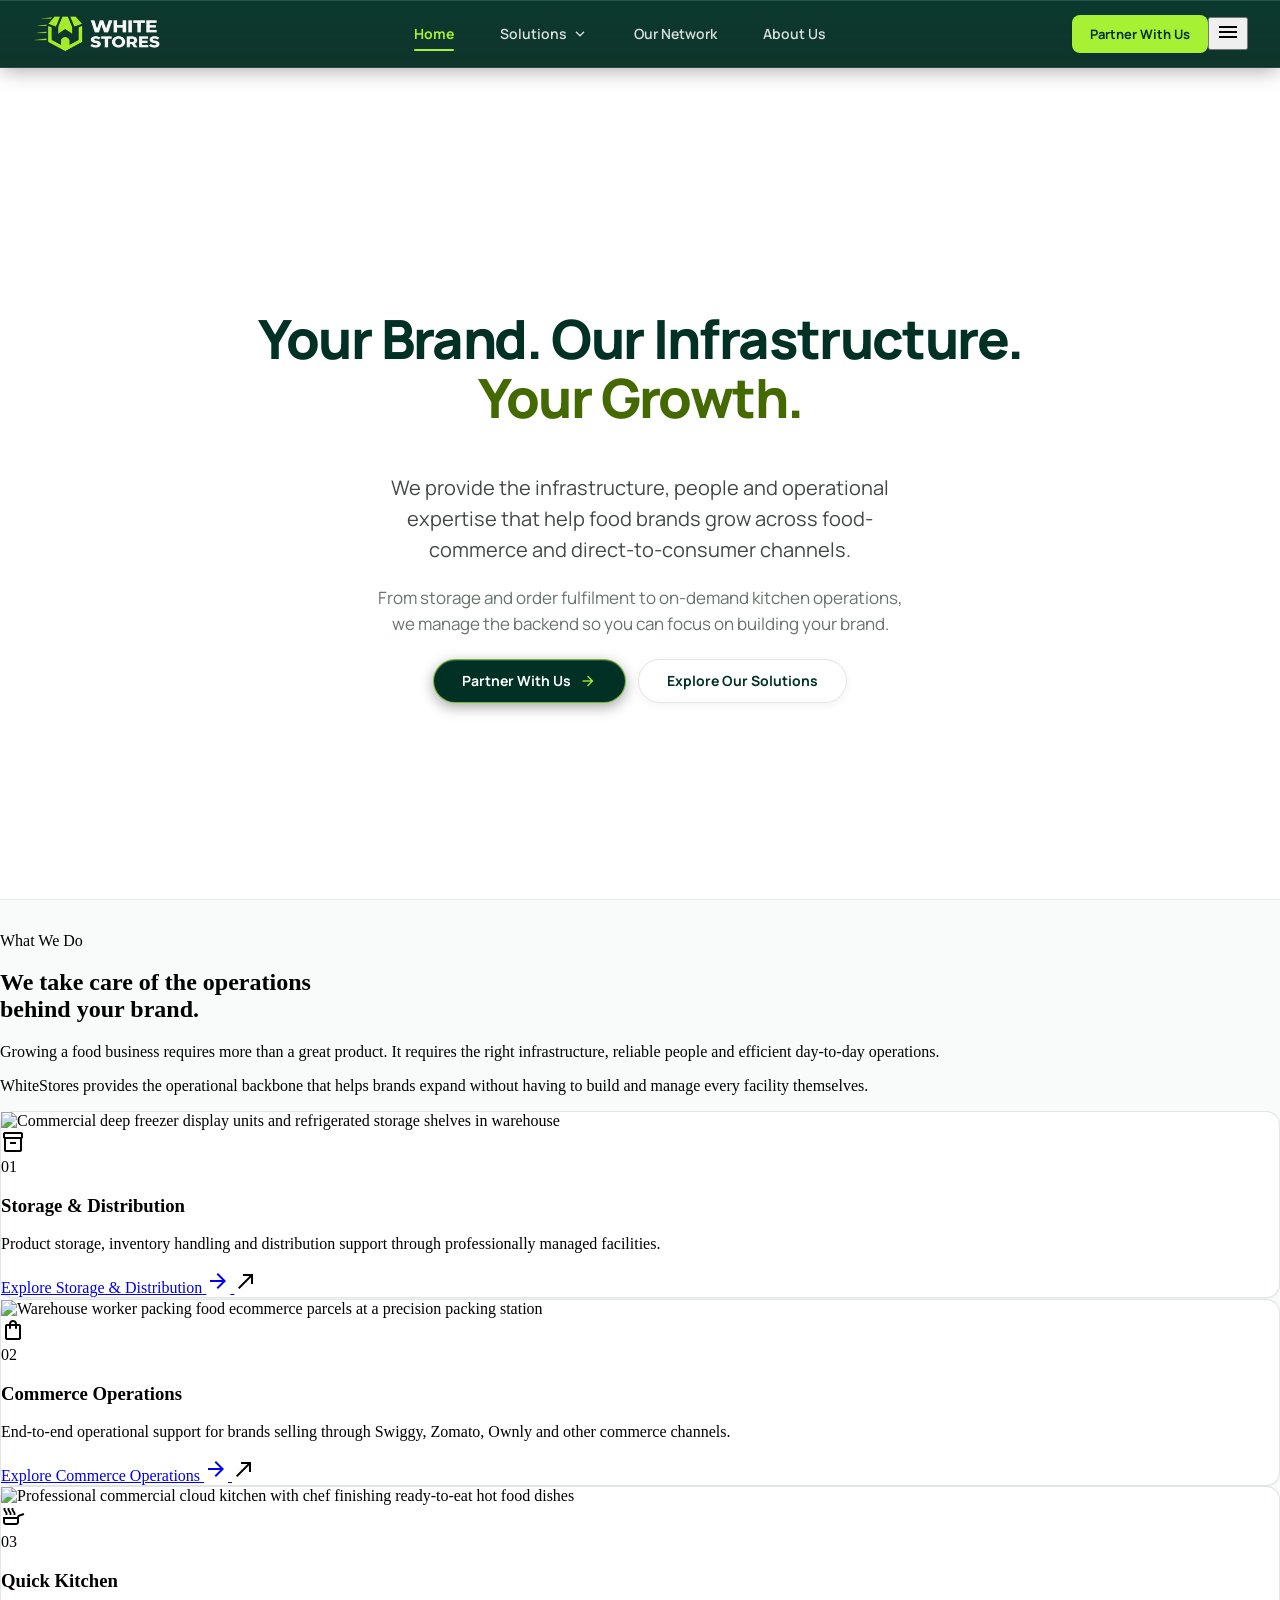
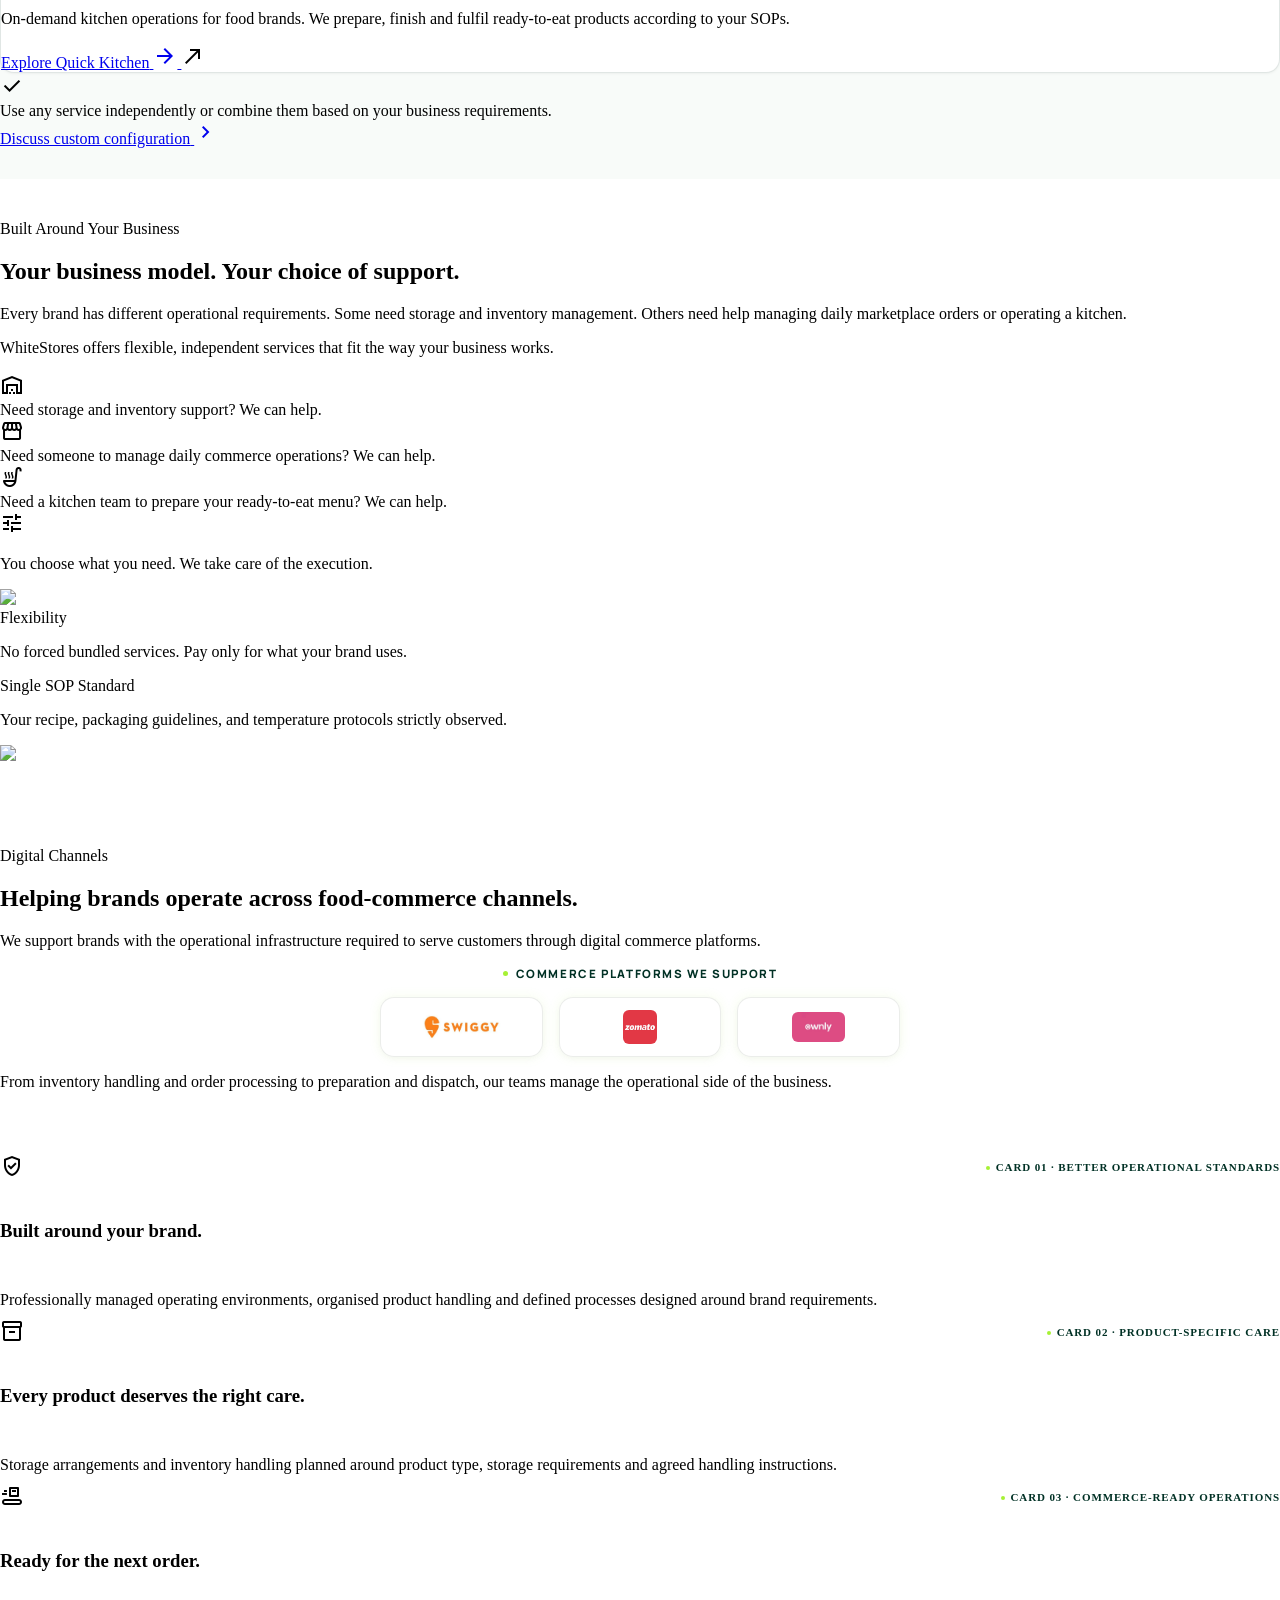
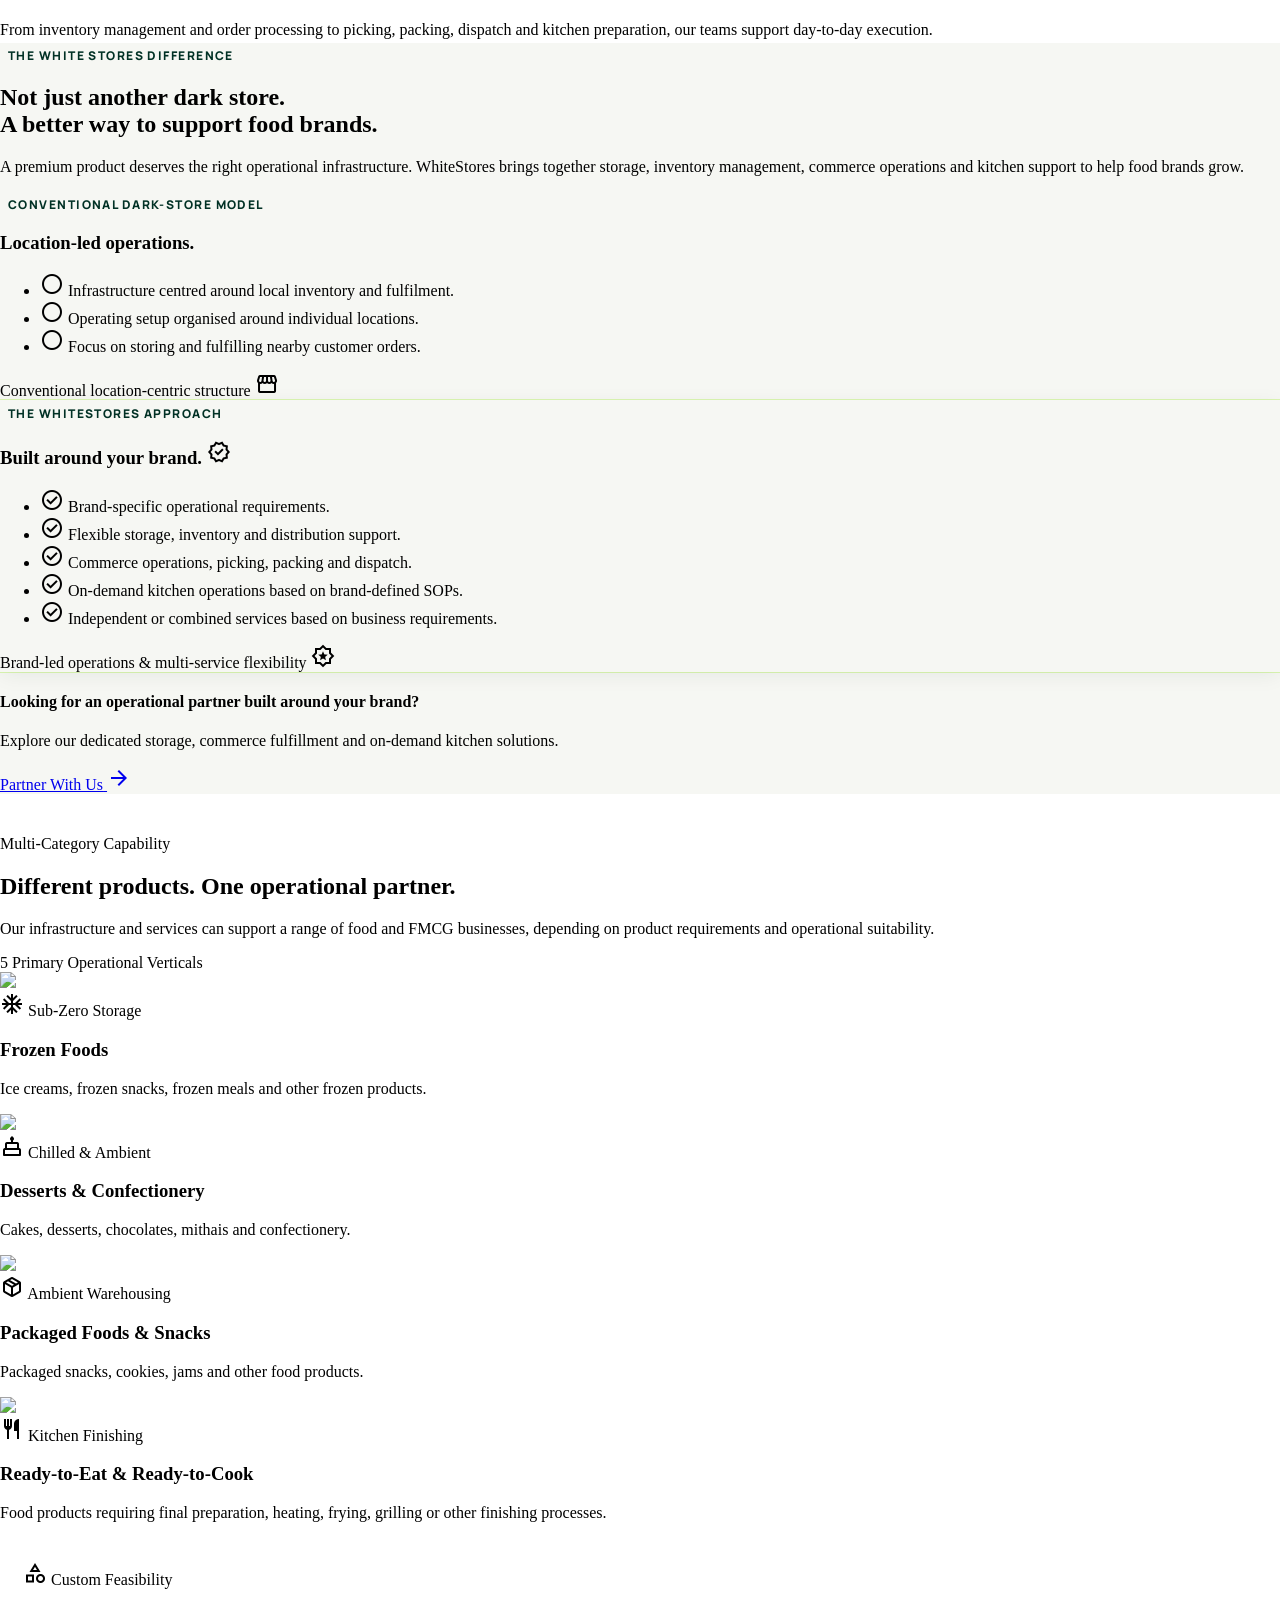
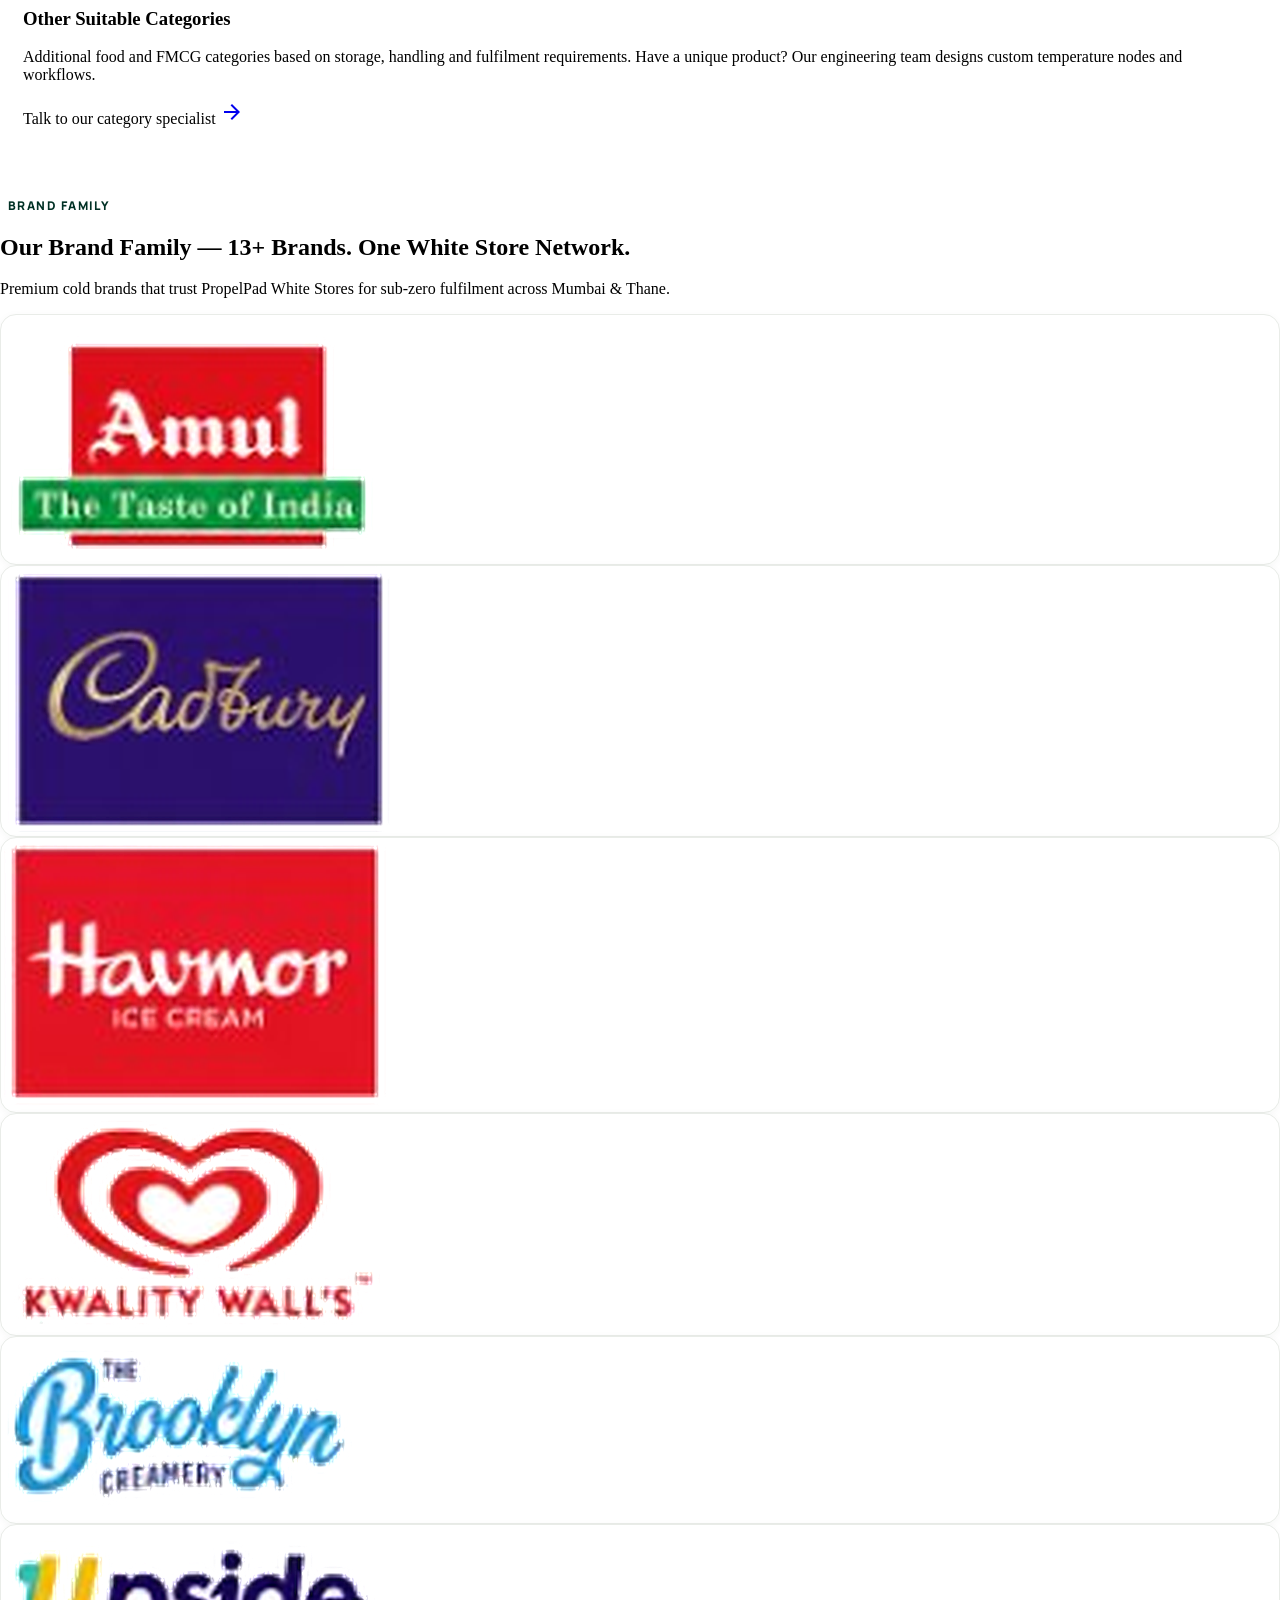
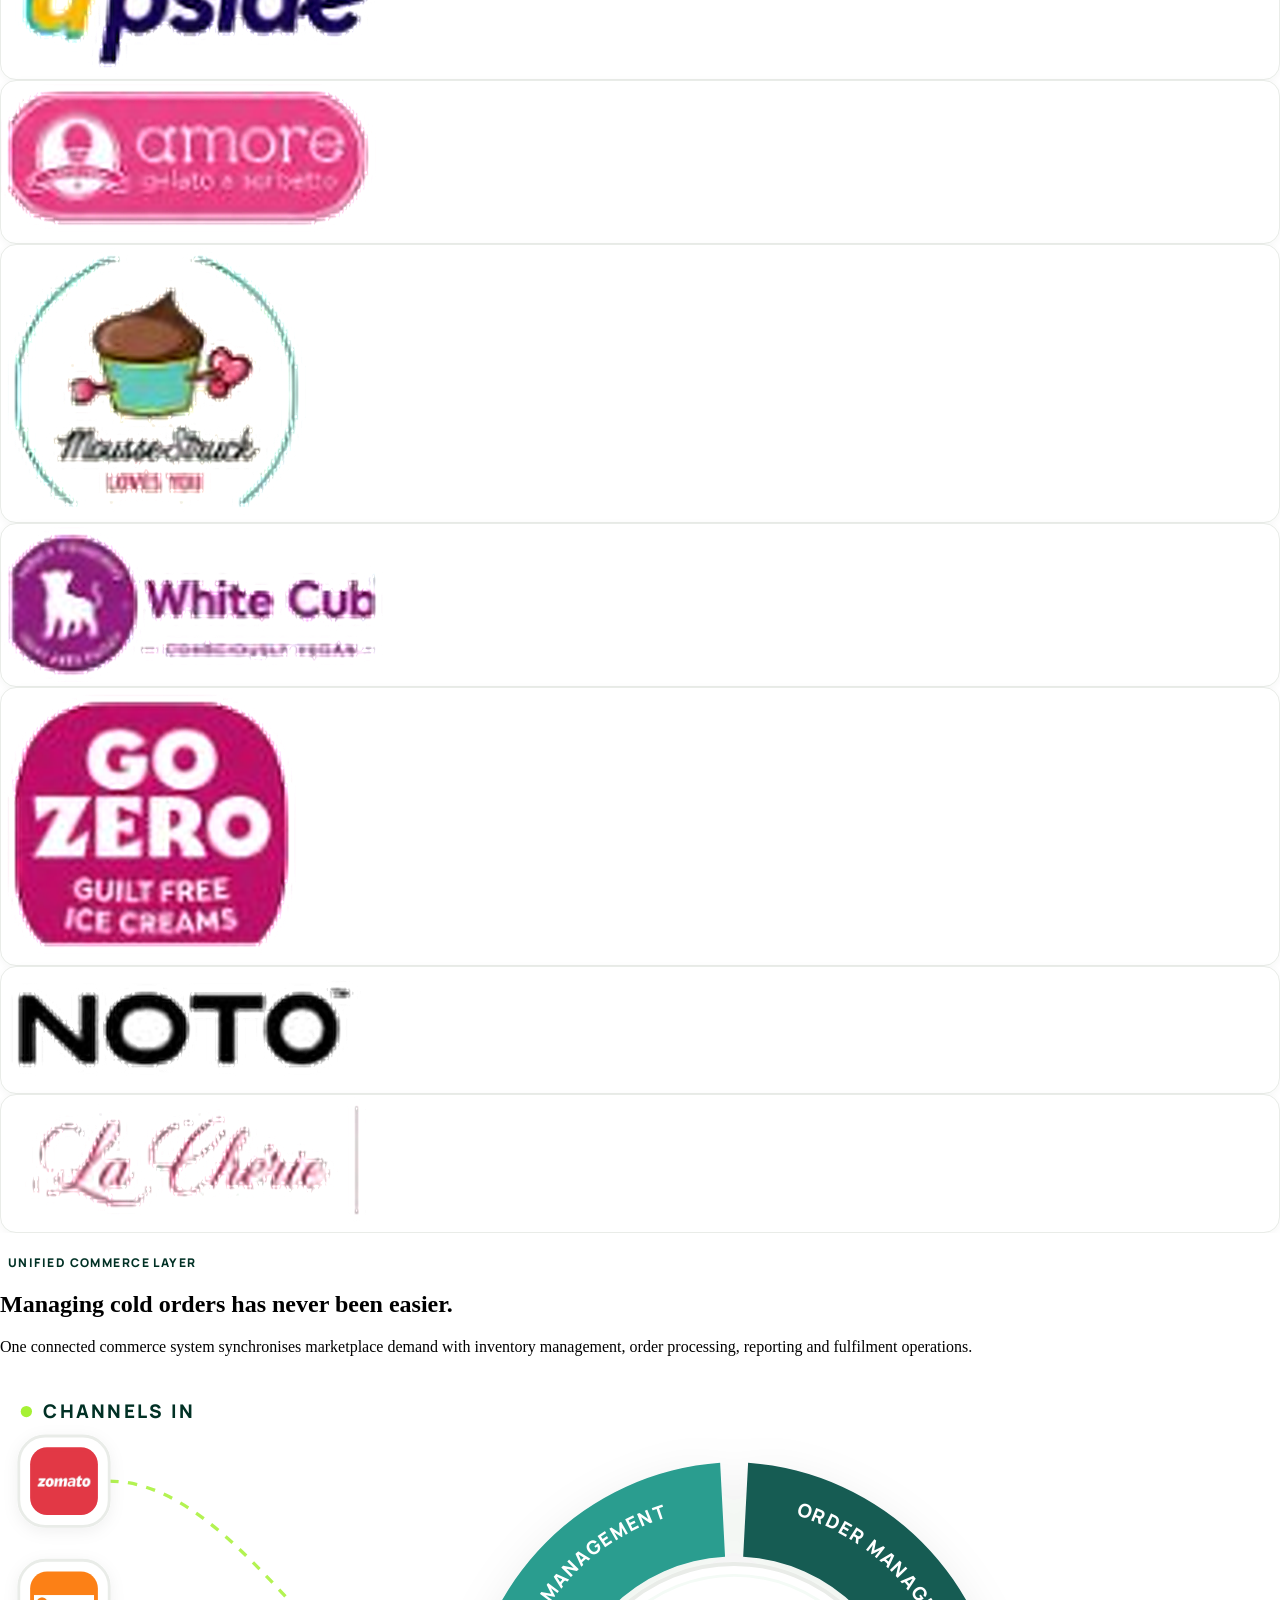
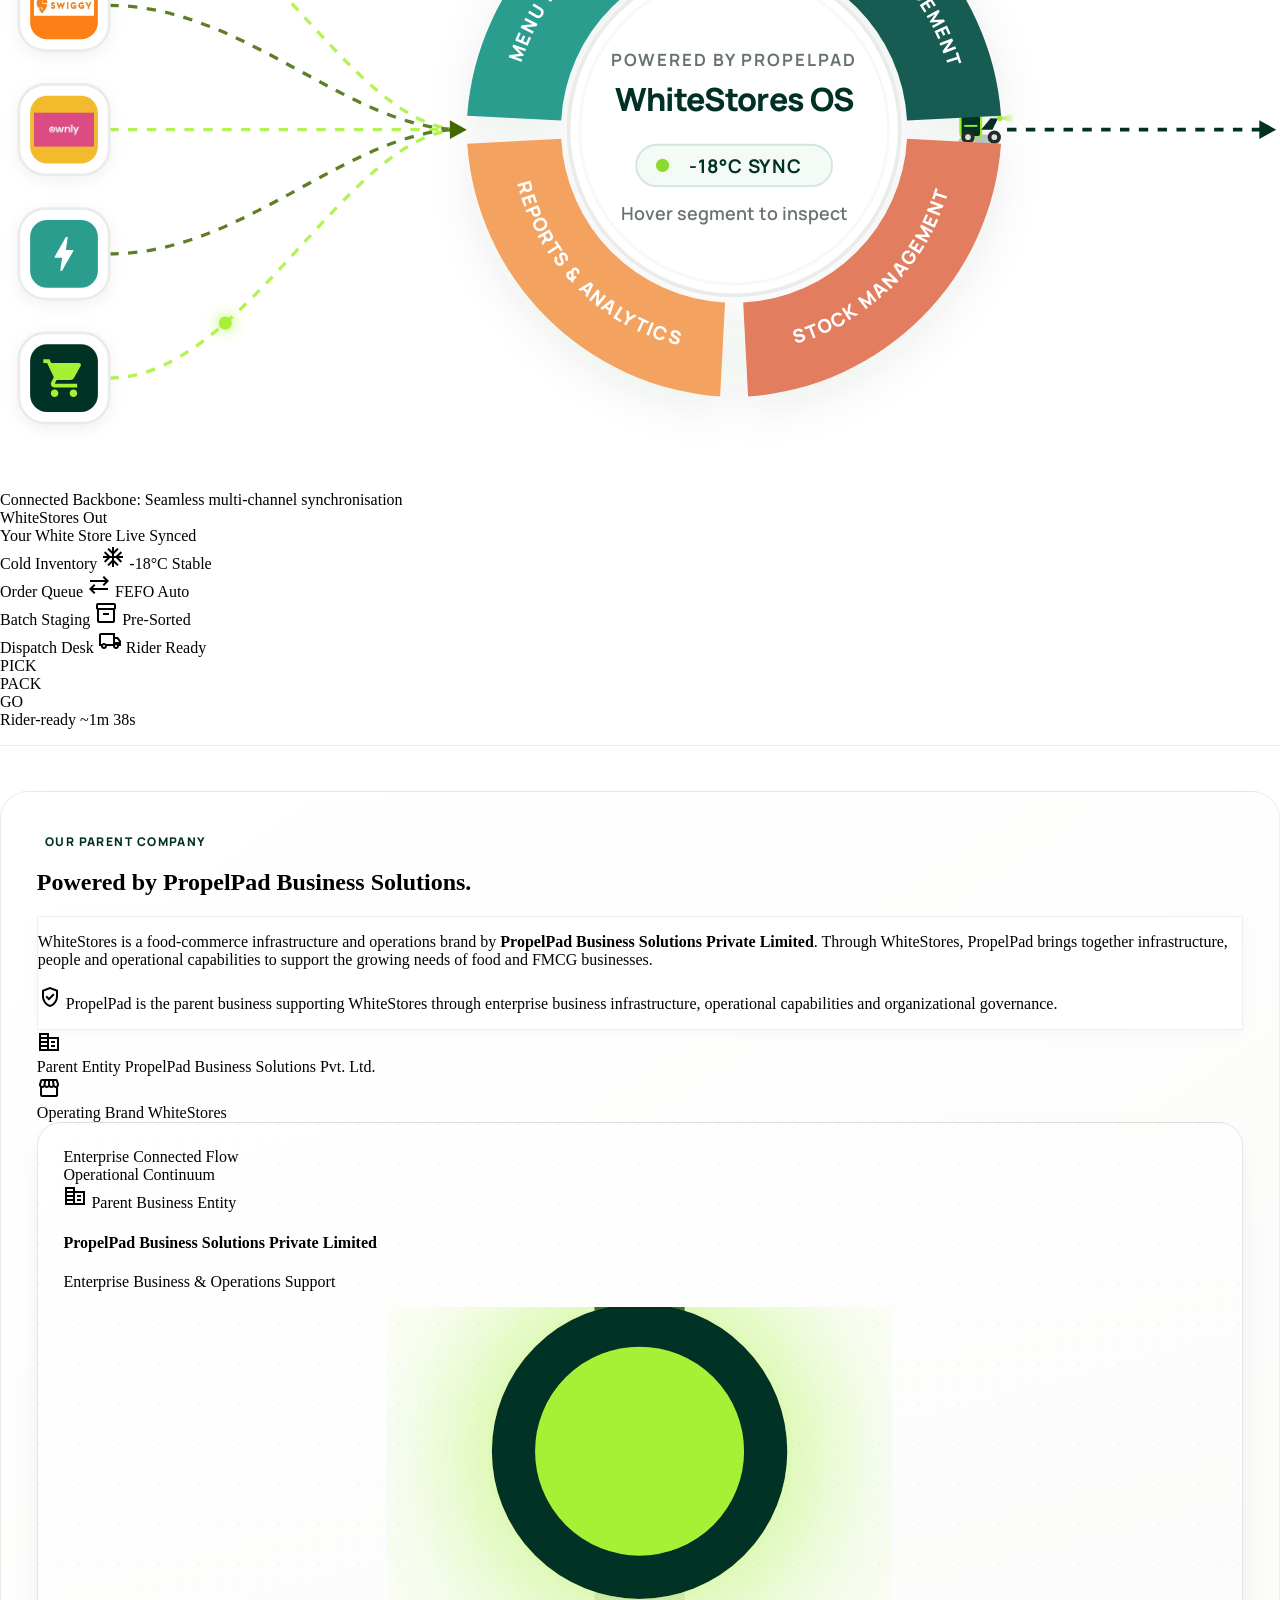
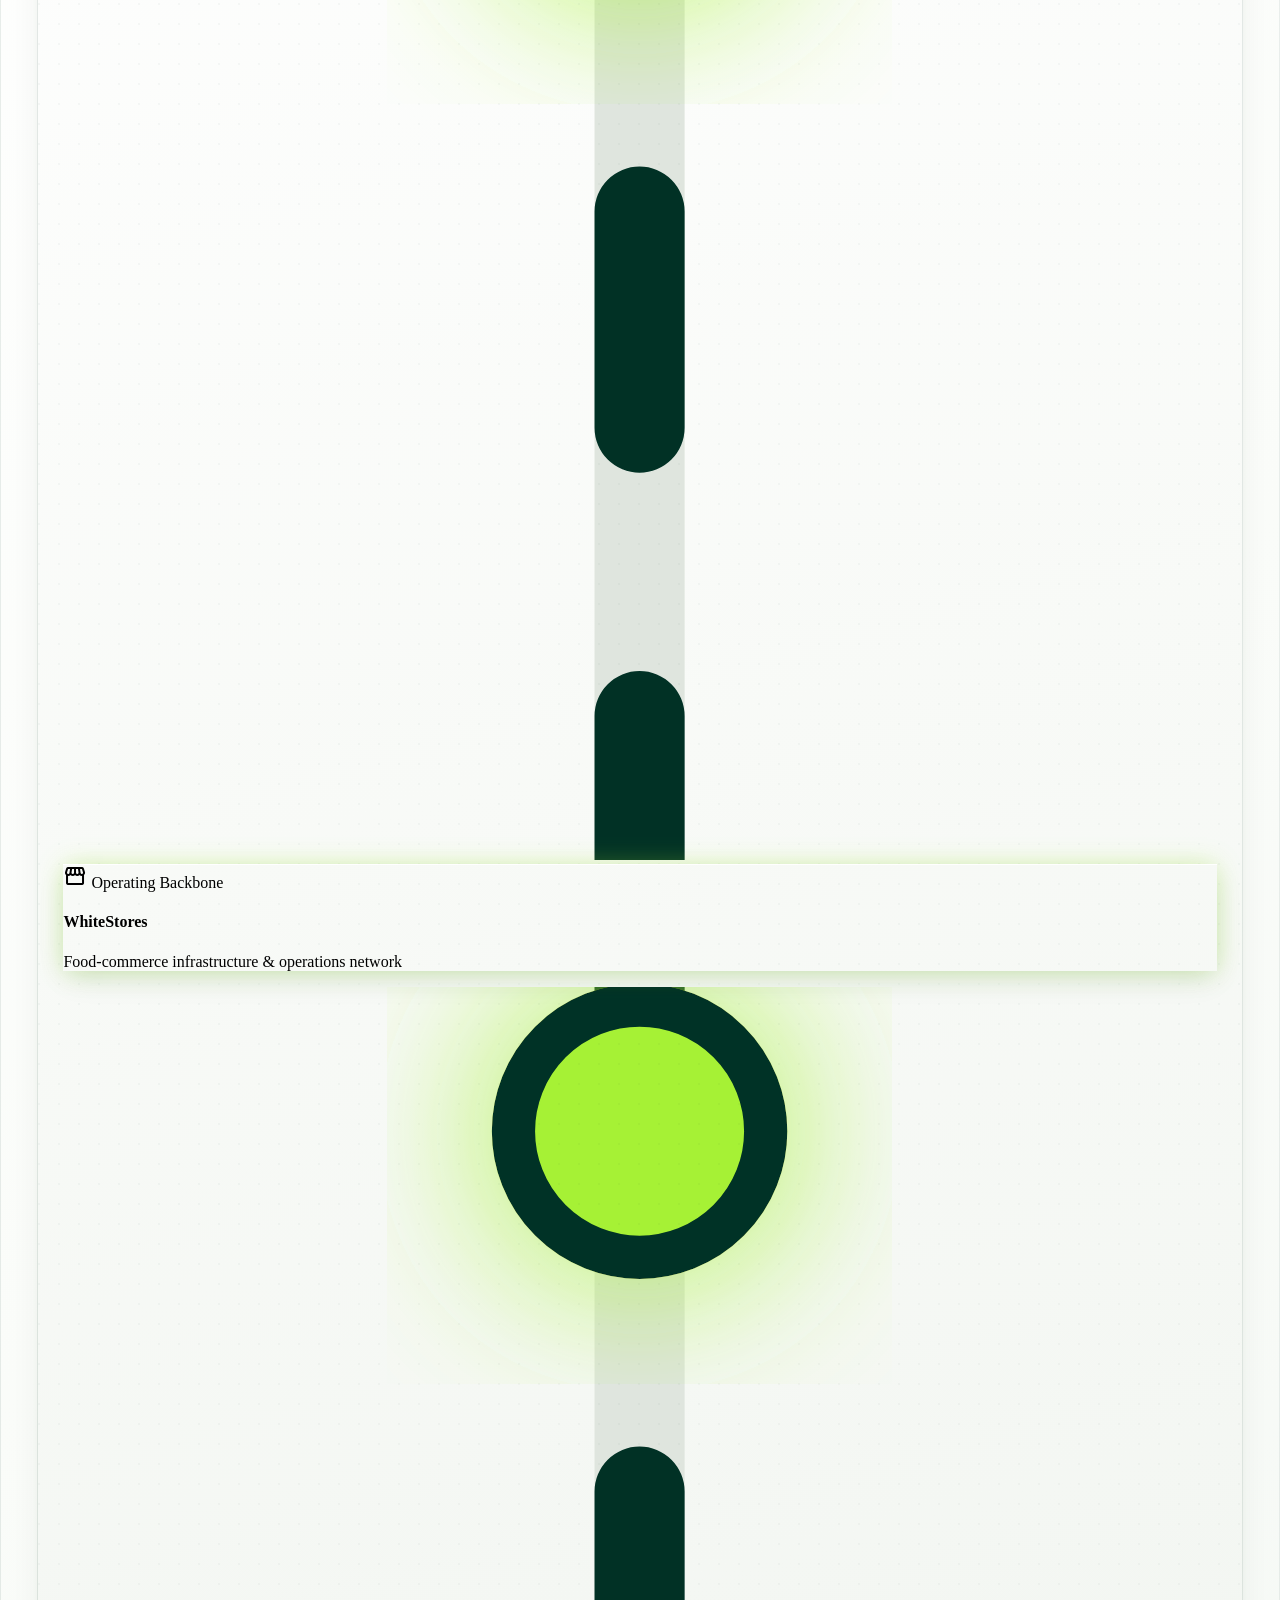
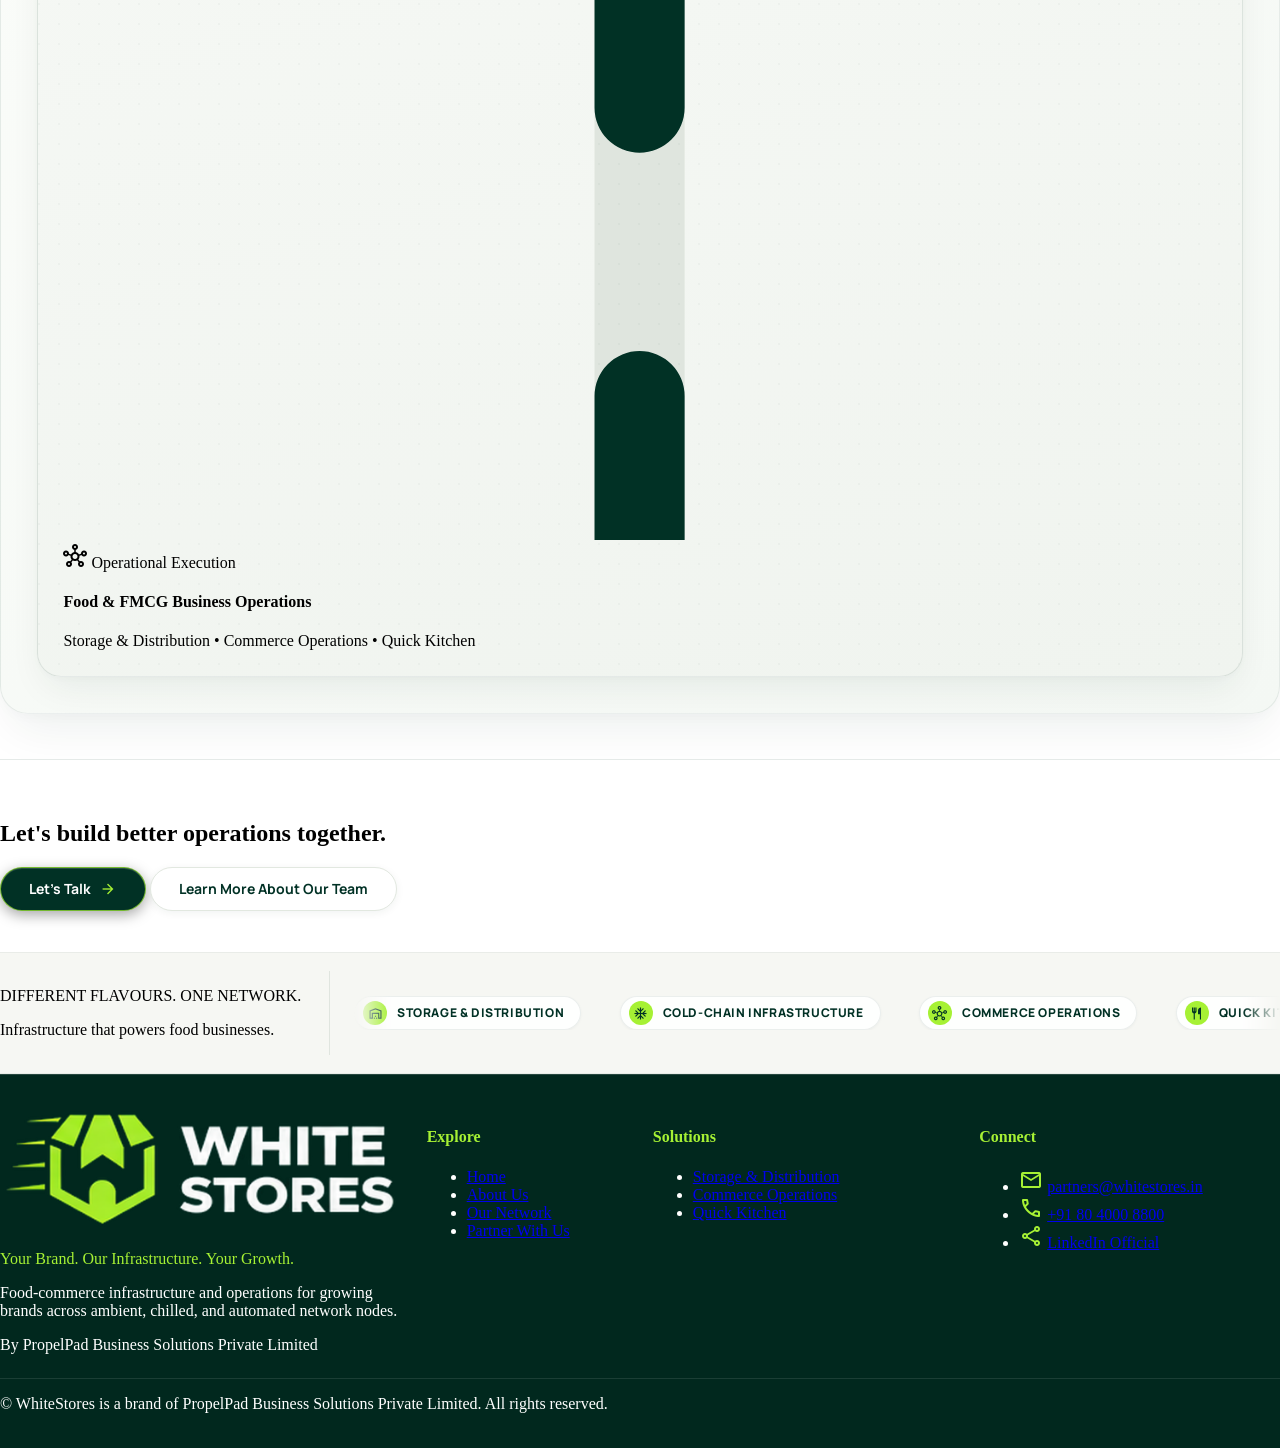
==== index.html @ 6fdba1a4 "adding new files" ====
<!DOCTYPE html>
<!DOCTYPE html>

<html lang="en"><head><meta charset="utf-8"/><meta content="width=device-width, initial-scale=1.0" name="viewport"/><meta content="web_standard" name="shell-type"/><link href="https://fonts.googleapis.com" rel="preconnect"/><link crossorigin="" href="https://fonts.gstatic.com" rel="preconnect"/><link href="https://fonts.googleapis.com/css2?family=Manrope:wght@400;500;600;700;800&amp;display=swap" rel="stylesheet"/><link href="https://fonts.googleapis.com/css2?family=Material+Symbols+Outlined:opsz,wght,FILL,GRAD@20..48,100..700,0..1,-50..200" rel="stylesheet"/>
<link href="https://fonts.googleapis.com/css2?family=Material+Symbols+Outlined:wght,FILL@100..700,0..1&amp;display=swap" rel="stylesheet"/><style>@layer base{html,body{margin:0;padding:0;}body{overscroll-behavior:none;}main>:first-child{margin-top:0!important;}main>:last-child{margin-bottom:0!important;}}::-webkit-scrollbar{display:none;}</style><script src="https://cdn.tailwindcss.com"></script><script id="tailwind-config">tailwind.config = {
  darkMode: "class",
  theme: {
    extend: {
      "colors": {
        "on-secondary": "#ffffff",
        "outline-variant": "#c0c8c3",
        "primary": "#001a12",
        "surface-variant": "#dde4df",
        "primary-container": "#013125",
        "inverse-surface": "#2b322f",
        "surface": "#f4fbf6",
        "surface-canvas": "#FFFFFF",
        "outline": "#717975",
        "accent-lime": "#A6F134",
        "surface-container": "#e8f0eb",
        "surface-container-lowest": "#ffffff",
        "tertiary-container": "#232c27",
        "border-subtle": "#E9ECE8",
        "surface-container-high": "#e3eae5",
        "on-secondary-fixed-variant": "#314f00",
        "primary-fixed": "#bfecda",
        "on-surface-variant": "#414845",
        "inverse-on-surface": "#ebf2ed",
        "primary-fixed-dim": "#a3d0be",
        "on-secondary-container": "#476f00",
        "surface-alt": "#F6F7F3",
        "error-container": "#ffdad6",
        "secondary": "#436900",
        "surface-dim": "#d4dcd7",
        "tertiary-fixed": "#dbe5de",
        "on-surface": "#161d1a",
        "surface-bright": "#f4fbf6",
        "on-primary": "#ffffff",
        "inverse-primary": "#a3d0be",
        "on-tertiary-fixed": "#141d19",
        "on-secondary-fixed": "#112000",
        "on-error-container": "#93000a",
        "on-tertiary-fixed-variant": "#3f4944",
        "text-muted": "#69736D",
        "secondary-container": "#acf83b",
        "text-primary": "#252C29",
        "on-background": "#161d1a",
        "surface-tint": "#3c6658",
        "background": "#f4fbf6",
        "on-tertiary-container": "#89948d",
        "on-primary-fixed": "#002118",
        "surface-container-low": "#eef5f0",
        "tertiary-fixed-dim": "#bfc9c2",
        "surface-container-highest": "#dde4df",
        "secondary-fixed-dim": "#92db17",
        "on-primary-fixed-variant": "#244e41",
        "secondary-fixed": "#acf83b",
        "tertiary": "#0f1813",
        "on-primary-container": "#6f9a8a",
        "on-tertiary": "#ffffff",
        "brand-deep-green": "#013125",
        "on-error": "#ffffff",
        "error": "#ba1a1a"
      },
      "borderRadius": {
        "DEFAULT": "0.25rem",
        "lg": "0.5rem",
        "xl": "0.75rem",
        "full": "9999px"
      },
      "spacing": {
        "space-lg": "1.5rem",
        "margin": "1.25rem",
        "margin-tablet": "2.5rem",
        "gutter-desktop": "2rem",
        "space-3xl": "6rem",
        "space-2xl": "4rem",
        "space-sm": "0.5rem",
        "space-md": "1rem",
        "margin-desktop": "4rem",
        "space-xs": "0.25rem",
        "gutter": "1.5rem",
        "space-xl": "2.5rem"
      },
      "fontFamily": {
        "headline-md": ["Manrope"],
        "display-hero": ["Manrope"],
        "body-md": ["Manrope"],
        "display-hero-mobile": ["Manrope"],
        "caption": ["Manrope"],
        "label-step": ["Manrope"],
        "headline-sm": ["Manrope"],
        "body-lg": ["Manrope"],
        "headline-lg-mobile": ["Manrope"],
        "headline-lg": ["Manrope"],
        "eyebrow": ["Manrope"],
        "body-sm": ["Manrope"],
        "label-action": ["Manrope"]
      },
      "fontSize": {
        "headline-md": ["1.75rem", {"lineHeight": "1.3", "letterSpacing": "-0.015em", "fontWeight": "700"}],
        "display-hero": ["3.75rem", {"lineHeight": "1.1", "letterSpacing": "-0.03em", "fontWeight": "800"}],
        "body-md": ["1rem", {"lineHeight": "1.55", "letterSpacing": "0", "fontWeight": "400"}],
        "display-hero-mobile": ["2.25rem", {"lineHeight": "1.15", "letterSpacing": "-0.02em", "fontWeight": "800"}],
        "caption": ["0.75rem", {"lineHeight": "1.4", "letterSpacing": "0.02em", "fontWeight": "500"}],
        "label-step": ["1rem", {"lineHeight": "1.2", "letterSpacing": "-0.01em", "fontWeight": "700"}],
        "headline-sm": ["1.25rem", {"lineHeight": "1.4", "letterSpacing": "-0.01em", "fontWeight": "600"}],
        "body-lg": ["1.125rem", {"lineHeight": "1.6", "letterSpacing": "-0.005em", "fontWeight": "400"}],
        "headline-lg-mobile": ["1.75rem", {"lineHeight": "1.25", "letterSpacing": "-0.015em", "fontWeight": "700"}],
        "headline-lg": ["2.5rem", {"lineHeight": "1.2", "letterSpacing": "-0.02em", "fontWeight": "700"}],
        "eyebrow": ["0.75rem", {"lineHeight": "1.3", "letterSpacing": "0.12em", "fontWeight": "700"}],
        "body-sm": ["0.875rem", {"lineHeight": "1.5", "letterSpacing": "0", "fontWeight": "400"}],
        "label-action": ["0.9375rem", {"lineHeight": "1", "letterSpacing": "0.01em", "fontWeight": "600"}]
      }
    }
  }
}</script><link rel="stylesheet" href="css/style.css"/>
</head><body class="bg-surface font-body-md text-on-surface antialiased"><header class="ws-navbar">
  <div class="ws-navbar-container">
    
    <!-- LEFT: Brand Logo (10-12% reduced, vertically centered) -->
    <div class="ws-nav-col-left">
      <a class="flex items-center focus:outline-none focus-visible:ring-2 focus-visible:ring-[#A6F134] rounded" data-path="home" href="index.html" title="WhiteStores Home">
        <img alt="WhiteStores" class="ws-nav-logo" src="assets/whitestores-logo.png"/>
      </a>
    </div>

    <!-- CENTER: Desktop Navigation Links -->
    <nav aria-label="Main Navigation" class="ws-nav-links">
      <!-- Home -->
      <a class="ws-nav-link is-active" data-path="home" href="index.html">Home</a>
      
      <!-- Solutions Dropdown (Pristine White, Unified Standard) -->
      <div class="relative group py-2">
        <button aria-expanded="false" aria-haspopup="true" class="ws-nav-link ws-solutions-btn " type="button">
          <span>Solutions</span>
          <span class="material-symbols-outlined ws-dropdown-chevron">expand_more</span>
        </button>

        <!-- Dropdown Card (White, Consistent Dimensions) -->
        <div class="ws-dropdown-wrapper">
          <div class="ws-dropdown-menu">
            <a class="ws-dropdown-item group/item" data-path="storage-and-distribution" href="storage-distribution.html">
              <span class="ws-dropdown-item-title">Storage &amp; Distribution</span>
              <span class="ws-dropdown-item-desc">Ambient &amp; cold-chain spaces</span>
            </a>
            <a class="ws-dropdown-item group/item" data-path="commerce-operations" href="commerce-operations.html">
              <span class="ws-dropdown-item-title">Commerce Operations</span>
              <span class="ws-dropdown-item-desc">FMCG fulfillment workflows</span>
            </a>
            <a class="ws-dropdown-item group/item" data-path="quick-kitchen" href="quick-kitchen.html">
              <span class="ws-dropdown-item-title">Quick Kitchen</span>
              <span class="ws-dropdown-item-desc">Plug-and-play dark facilities</span>
            </a>
          </div>
        </div>
      </div>

      <!-- Our Network -->
      <a class="ws-nav-link " data-path="our-network" href="our-network.html">Our Network</a>

      <!-- About Us -->
      <a class="ws-nav-link " data-path="about-us" href="about-us.html">About Us</a>
    </nav>

    <!-- RIGHT: Partner With Us CTA Button (Desktop) -->
    <div class="ws-nav-col-right hidden lg:flex">
      <a class="ws-nav-cta" data-path="partner-with-us" href="partner-with-us.html">Partner With Us</a>
    </div>

    <!-- Mobile Hamburger Toggle Button -->
    <div class="flex lg:hidden items-center justify-end">
      <button aria-controls="ws-mobile-drawer" aria-expanded="false" aria-label="Open Mobile Navigation" class="p-2 text-white hover:text-[#A6F134] rounded-lg transition-colors focus:outline-none cursor-pointer" id="ws-mobile-menu-btn" type="button">
        <span class="material-symbols-outlined text-[26px]">menu</span>
      </button>
    </div>

  </div>
</header><main class="w-full pt-20 bg-surface min-h-[calc(100vh-80px)]"><div class="flex flex-col w-full">
<!-- SECTION 1: HERO -->
<section class="ws-hero ws-hero-full-viewport ws-hero-home relative bg-white text-surface-canvas overflow-hidden flex items-center justify-center">
  <!-- Subtle Ambient Glow Layer -->
  <div class="ws-hero-ambient-glow pointer-events-none" aria-hidden="true"></div>

  <!-- Hero Content Container -->
  <div class="ws-hero-content relative z-10 w-full max-w-[1280px] mx-auto px-margin md:px-margin-tablet lg:px-margin-desktop py-6 sm:py-8 lg:py-10 text-center flex flex-col items-center">
    <div class="max-w-[1040px] w-full mx-auto text-center flex flex-col items-center gap-3 sm:gap-4">
      
      <!-- Main Heading -->
      <h1 class="ws-hero-title font-display-hero text-surface-canvas tracking-tight font-extrabold max-w-[1000px] mx-auto">
        Your Brand. Our Infrastructure.<br class="hidden sm:inline"/>
        <span class="text-accent-lime">Your Growth.</span>
      </h1>

      <!-- Luminous Accent Line -->
      <div class="w-12 h-1 bg-accent-lime rounded-full my-1"></div>

      <!-- Description -->
      <p class="ws-hero-desc text-white/85 font-body-lg text-body-lg max-w-[580px] leading-relaxed mx-auto">
        We provide the infrastructure, people and operational expertise that help food brands grow across food-commerce and direct-to-consumer channels.
      </p>

      <!-- Supporting Text -->
      <p class="ws-hero-subtext text-white/70 font-body-md text-body-md max-w-[560px] leading-relaxed mx-auto">
        From storage and order fulfilment to on-demand kitchen operations, we manage the backend so you can focus on building your brand.
      </p>

      <!-- CTA Buttons -->
      <div class="ws-hero-actions pt-2 sm:pt-4 flex flex-col sm:flex-row items-center justify-center gap-3 sm:gap-4 w-full sm:w-auto">
        <a class="ws-hero-btn-primary inline-flex items-center justify-center gap-2 px-8 py-3.5 rounded-full text-sm font-bold shadow-md transition-all duration-200 group" href="partner-with-us.html">
          <span>Partner With Us</span>
          <span class="material-symbols-outlined text-[18px] transition-transform group-hover:translate-x-1">arrow_forward</span>
        </a>
        <a class="ws-hero-btn-secondary inline-flex items-center justify-center gap-2 px-8 py-3.5 rounded-full text-sm font-bold shadow-sm transition-all duration-200" href="solutions.html">
          <span>Explore Our Solutions</span>
        </a>
      </div>

    </div>
  </div>
</section>
<!-- SECTION 2: WHAT WE DO -->
<section id="what-we-do" class="ws-what-we-do-section py-8 sm:py-10 lg:py-12 relative overflow-hidden">
<div class="ws-wwd-container max-w-[1280px] mx-auto px-margin md:px-margin-tablet lg:px-margin-desktop flex flex-col gap-6 sm:gap-7">
  <!-- Section Heading & Descriptions (Centered & Compact) -->
  <div class="max-w-3xl mx-auto text-center flex flex-col items-center gap-2 sm:gap-2.5">
    <span class="font-eyebrow text-xs font-bold text-secondary uppercase tracking-widest">What We Do</span>
    <h2 class="font-display-hero text-2xl sm:text-3xl lg:text-[2.125rem] text-brand-deep-green tracking-tight font-extrabold leading-[1.2] max-w-2xl mx-auto">
      We take care of the operations<br class="hidden sm:inline"/> behind your brand.
    </h2>
    <div class="max-w-[680px] mx-auto text-text-muted font-body-md text-xs sm:text-sm lg:text-[0.9375rem] leading-relaxed space-y-1">
      <p>
        Growing a food business requires more than a great product. It requires the right infrastructure, reliable people and efficient day-to-day operations.
      </p>
      <p>
        WhiteStores provides the operational backbone that helps brands expand without having to build and manage every facility themselves.
      </p>
    </div>
  </div>

  <!-- Three Service Cards (Equal Height, Compact Padding & Height, Smooth Lift/Glow/Zoom Hover) -->
  <div class="grid grid-cols-1 md:grid-cols-3 gap-5 lg:gap-6 items-stretch">
    <!-- Card 01: Storage & Distribution -->
    <div class="ws-wwd-card group bg-surface-canvas rounded-xl p-4 sm:p-5 flex flex-col justify-between relative overflow-hidden border border-border-subtle h-full">
      <div class="flex flex-col gap-3">
        <div class="w-full h-[155px] sm:h-[165px] rounded-lg overflow-hidden bg-surface-alt relative">
          <img alt="Commercial deep freezer display units and refrigerated storage shelves in warehouse" class="ws-wwd-img w-full h-full object-cover" data-alt="Clean rows of professional commercial deep freezer glass display units and stainless steel refrigerated storage shelves illuminated with clinical bright white warehouse lighting" src="https://lh3.googleusercontent.com/aida-public/[base64]"/>
        </div>
        <div class="flex items-center justify-between pt-0.5">
          <div class="w-9 h-9 rounded-lg bg-surface-alt flex items-center justify-center text-brand-deep-green group-hover:bg-accent-lime transition-colors duration-300">
            <span class="material-symbols-outlined text-[20px]">inventory_2</span>
          </div>
          <span class="font-caption text-xs text-text-muted font-bold tracking-widest">01</span>
        </div>
        <div class="flex flex-col gap-1.5">
          <h3 class="font-headline-sm text-base sm:text-[1.0625rem] font-bold text-brand-deep-green leading-snug">Storage &amp; Distribution</h3>
          <p class="font-body-sm text-xs sm:text-[0.8125rem] text-text-muted leading-relaxed">
            Product storage, inventory handling and distribution support through professionally managed facilities.
          </p>
        </div>
      </div>
      <div class="pt-3 mt-3 border-t border-border-subtle flex items-center justify-between">
        <a class="font-label-action text-xs sm:text-[0.8125rem] font-bold text-brand-deep-green group-hover:text-secondary flex items-center gap-1.5 transition-colors" data-path="storage-and-distribution" href="storage-distribution.html">
          <span>Explore Storage &amp; Distribution</span>
          <span class="material-symbols-outlined text-[16px] transition-transform duration-300 group-hover:translate-x-1">arrow_forward</span>
        </a>
        <span class="w-7 h-7 rounded-full bg-surface-alt flex items-center justify-center text-brand-deep-green group-hover:bg-accent-lime transition-colors duration-300">
          <span class="material-symbols-outlined text-[14px]">north_east</span>
        </span>
      </div>
    </div>

    <!-- Card 02: Commerce Operations -->
    <div class="ws-wwd-card group bg-surface-canvas rounded-xl p-4 sm:p-5 flex flex-col justify-between relative overflow-hidden border border-border-subtle h-full">
      <div class="flex flex-col gap-3">
        <div class="w-full h-[155px] sm:h-[165px] rounded-lg overflow-hidden bg-surface-alt relative">
          <img alt="Warehouse worker packing food ecommerce parcels at a precision packing station" class="ws-wwd-img w-full h-full object-cover" data-alt="Focused warehouse worker in branded dark green apron packing high-grade food ecommerce parcels at a precision packing station with barcode scanners and organized packaging material" src="https://lh3.googleusercontent.com/aida-public/[base64]"/>
        </div>
        <div class="flex items-center justify-between pt-0.5">
          <div class="w-9 h-9 rounded-lg bg-surface-alt flex items-center justify-center text-brand-deep-green group-hover:bg-accent-lime transition-colors duration-300">
            <span class="material-symbols-outlined text-[20px]">shopping_bag</span>
          </div>
          <span class="font-caption text-xs text-text-muted font-bold tracking-widest">02</span>
        </div>
        <div class="flex flex-col gap-1.5">
          <h3 class="font-headline-sm text-base sm:text-[1.0625rem] font-bold text-brand-deep-green leading-snug">Commerce Operations</h3>
          <p class="font-body-sm text-xs sm:text-[0.8125rem] text-text-muted leading-relaxed">
            End-to-end operational support for brands selling through Swiggy, Zomato, Ownly and other commerce channels.
          </p>
        </div>
      </div>
      <div class="pt-3 mt-3 border-t border-border-subtle flex items-center justify-between">
        <a class="font-label-action text-xs sm:text-[0.8125rem] font-bold text-brand-deep-green group-hover:text-secondary flex items-center gap-1.5 transition-colors" data-path="commerce-operations" href="commerce-operations.html">
          <span>Explore Commerce Operations</span>
          <span class="material-symbols-outlined text-[16px] transition-transform duration-300 group-hover:translate-x-1">arrow_forward</span>
        </a>
        <span class="w-7 h-7 rounded-full bg-surface-alt flex items-center justify-center text-brand-deep-green group-hover:bg-accent-lime transition-colors duration-300">
          <span class="material-symbols-outlined text-[14px]">north_east</span>
        </span>
      </div>
    </div>

    <!-- Card 03: Quick Kitchen -->
    <div class="ws-wwd-card group bg-surface-canvas rounded-xl p-4 sm:p-5 flex flex-col justify-between relative overflow-hidden border border-border-subtle h-full">
      <div class="flex flex-col gap-3">
        <div class="w-full h-[155px] sm:h-[165px] rounded-lg overflow-hidden bg-surface-alt relative">
          <img alt="Professional commercial cloud kitchen with chef finishing ready-to-eat hot food dishes" class="ws-wwd-img w-full h-full object-cover" data-alt="A professional stainless steel commercial cloud kitchen setting with a chef using metal tongs to prepare and finish gourmet ready-to-eat hot food dishes under warm task lighting" src="https://lh3.googleusercontent.com/aida-public/[base64]"/>
        </div>
        <div class="flex items-center justify-between pt-0.5">
          <div class="w-9 h-9 rounded-lg bg-surface-alt flex items-center justify-center text-brand-deep-green group-hover:bg-accent-lime transition-colors duration-300">
            <span class="material-symbols-outlined text-[20px]">skillet</span>
          </div>
          <span class="font-caption text-xs text-text-muted font-bold tracking-widest">03</span>
        </div>
        <div class="flex flex-col gap-1.5">
          <h3 class="font-headline-sm text-base sm:text-[1.0625rem] font-bold text-brand-deep-green leading-snug">Quick Kitchen</h3>
          <p class="font-body-sm text-xs sm:text-[0.8125rem] text-text-muted leading-relaxed">
            On-demand kitchen operations for food brands. We prepare, finish and fulfil ready-to-eat products according to your SOPs.
          </p>
        </div>
      </div>
      <div class="pt-3 mt-3 border-t border-border-subtle flex items-center justify-between">
        <a class="font-label-action text-xs sm:text-[0.8125rem] font-bold text-brand-deep-green group-hover:text-secondary flex items-center gap-1.5 transition-colors" data-path="quick-kitchen" href="quick-kitchen.html">
          <span>Explore Quick Kitchen</span>
          <span class="material-symbols-outlined text-[16px] transition-transform duration-300 group-hover:translate-x-1">arrow_forward</span>
        </a>
        <span class="w-7 h-7 rounded-full bg-surface-alt flex items-center justify-center text-brand-deep-green group-hover:bg-accent-lime transition-colors duration-300">
          <span class="material-symbols-outlined text-[14px]">north_east</span>
        </span>
      </div>
    </div>
  </div>

  <!-- Supporting Note Banner -->
  <div class="bg-surface-alt rounded-xl px-4 py-2.5 sm:py-3 flex items-center justify-between flex-wrap gap-3 border border-border-subtle">
    <div class="flex items-center gap-2.5 sm:gap-3">
      <div class="w-7 h-7 rounded-full bg-accent-lime flex items-center justify-center text-brand-deep-green font-bold shrink-0">
        <span class="material-symbols-outlined text-[16px]">check</span>
      </div>
      <span class="font-body-md text-xs sm:text-sm text-text-primary font-medium">
        Use any service independently or combine them based on your business requirements.
      </span>
    </div>
    <a class="font-label-action text-xs sm:text-sm font-bold text-brand-deep-green hover:underline flex items-center gap-1" data-path="partner-with-us" href="partner-with-us.html">
      <span>Discuss custom configuration</span>
      <span class="material-symbols-outlined text-[16px]">chevron_right</span>
    </a>
  </div>
</div>
</section>
<!-- SECTION 3: BUILT AROUND YOUR BUSINESS -->
<section class="bg-surface-alt py-space-3xl">
<div class="max-w-[1280px] mx-auto px-margin md:px-margin-tablet lg:px-margin-desktop grid grid-cols-1 lg:grid-cols-12 gap-space-2xl items-center">
<div class="lg:col-span-6 flex flex-col gap-space-lg">
<div class="flex flex-col gap-space-xs">
<span class="font-eyebrow text-eyebrow text-secondary uppercase tracking-widest">Built Around Your Business</span>
<h2 class="font-headline-lg text-headline-lg text-brand-deep-green tracking-tight">
            Your business model. Your choice of support.
          </h2>
</div>
<div class="space-y-space-sm text-text-muted font-body-md text-body-md">
<p>
            Every brand has different operational requirements. Some need storage and inventory management. Others need help managing daily marketplace orders or operating a kitchen.
          </p>
<p>
            WhiteStores offers flexible, independent services that fit the way your business works.
          </p>
</div>
<!-- Supporting Highlight Pills -->
<div class="flex flex-col gap-space-sm pt-space-xs">
<div class="bg-surface-canvas rounded-lg p-space-md border border-border-subtle flex items-center gap-space-md shadow-sm">
<div class="w-8 h-8 rounded-lg bg-surface-alt flex items-center justify-center text-brand-deep-green">
<span class="material-symbols-outlined text-[20px]">warehouse</span>
</div>
<span class="font-body-md text-body-md font-semibold text-text-primary">Need storage and inventory support? We can help.</span>
</div>
<div class="bg-surface-canvas rounded-lg p-space-md border border-border-subtle flex items-center gap-space-md shadow-sm">
<div class="w-8 h-8 rounded-lg bg-surface-alt flex items-center justify-center text-brand-deep-green">
<span class="material-symbols-outlined text-[20px]">storefront</span>
</div>
<span class="font-body-md text-body-md font-semibold text-text-primary">Need someone to manage daily commerce operations? We can help.</span>
</div>
<div class="bg-surface-canvas rounded-lg p-space-md border border-border-subtle flex items-center gap-space-md shadow-sm">
<div class="w-8 h-8 rounded-lg bg-surface-alt flex items-center justify-center text-brand-deep-green">
<span class="material-symbols-outlined text-[20px]">soup_kitchen</span>
</div>
<span class="font-body-md text-body-md font-semibold text-text-primary">Need a kitchen team to prepare your ready-to-eat menu? We can help.</span>
</div>
</div>
<div class="p-space-md rounded-lg bg-brand-deep-green text-surface-canvas mt-space-xs flex items-center gap-space-sm">
<span class="material-symbols-outlined text-accent-lime text-[24px]">tune</span>
<p class="font-label-step text-label-step text-surface-canvas">
            You choose what you need. We take care of the execution.
          </p>
</div>
</div>
<div class="lg:col-span-6 grid grid-cols-2 gap-space-md">
<div class="space-y-space-md">
<div class="rounded-xl overflow-hidden shadow-sm aspect-[4/5] bg-surface">
<img class="w-full h-full object-cover" data-alt="Cardboard delivery box embossed with crisp WhiteStores logo sitting on a wooden logistics packaging desk with soft warm lighting" src="https://lh3.googleusercontent.com/aida-public/[base64]"/>
</div>
<div class="p-space-lg rounded-xl bg-surface-canvas border border-border-subtle shadow-sm">
<span class="font-caption text-caption text-secondary font-bold uppercase tracking-wider block mb-1">Flexibility</span>
<p class="font-headline-sm text-sm font-semibold text-text-primary">No forced bundled services. Pay only for what your brand uses.</p>
</div>
</div>
<div class="space-y-space-md pt-space-xl">
<div class="p-space-lg rounded-xl bg-brand-deep-green text-surface-canvas shadow-sm">
<span class="font-caption text-caption text-accent-lime font-bold uppercase tracking-wider block mb-1">Single SOP Standard</span>
<p class="font-headline-sm text-sm font-semibold text-surface-canvas">Your recipe, packaging guidelines, and temperature protocols strictly observed.</p>
</div>
<div class="rounded-xl overflow-hidden shadow-sm aspect-[4/5] bg-surface">
<img class="w-full h-full object-cover" data-alt="Wide perspective inside a high-standard industrial central production unit with stainless steel tables, green branding on the wall, and immaculate floors" src="https://lh3.googleusercontent.com/aida-public/[base64]"/>
</div>
</div>
</div>
</div>
</section>
<!-- SECTION 4: OUR COMMERCE ECOSYSTEM -->
<section class="bg-surface py-space-3xl">
<div class="max-w-[1280px] mx-auto px-margin md:px-margin-tablet lg:px-margin-desktop flex flex-col gap-space-xl text-center items-center">
<div class="max-w-2xl flex flex-col items-center gap-space-xs">
<span class="font-eyebrow text-eyebrow text-secondary uppercase tracking-widest">Digital Channels</span>
<h2 class="font-headline-lg text-headline-lg text-brand-deep-green tracking-tight">
          Helping brands operate across food-commerce channels.
        </h2>
<p class="font-body-md text-body-md text-text-muted mt-space-xs">
          We support brands with the operational infrastructure required to serve customers through digital commerce platforms.
        </p>
</div>

<!-- Compact Logo Showcase: Swiggy, Zomato, Ownly -->
<div class="ws-logo-showcase my-1">
  <span class="ws-logo-label">COMMERCE PLATFORMS WE SUPPORT</span>
  <div class="ws-logo-grid">
    <div class="ws-logo-card" title="Swiggy">
      <img src="assets/logos/swiggy.png" alt="Swiggy" class="ws-logo-img ws-logo-img-swiggy" loading="lazy" />
    </div>
    <div class="ws-logo-card" title="Zomato">
      <img src="assets/logos/zomato.jpg" alt="Zomato" class="ws-logo-img ws-logo-img-zomato" loading="lazy" />
    </div>
    <div class="ws-logo-card" title="Ownly">
      <img src="assets/logos/ownly.png" alt="Ownly" class="ws-logo-img ws-logo-img-ownly" loading="lazy" />
    </div>
  </div>
</div>

<div class="max-w-xl text-center mx-auto">
<p class="font-body-sm text-body-sm text-text-muted">
          From inventory handling and order processing to preparation and dispatch, our teams manage the operational side of the business.
        </p>
</div>
</div>
</section>

<!-- SECTION 4B: THREE FEATURE CARDS (BUILT AROUND YOUR BRAND) -->
<section class="bg-surface py-10 sm:py-12 border-b border-border-subtle">
  <div class="max-w-[1280px] mx-auto px-margin md:px-margin-tablet lg:px-margin-desktop">
    <div class="grid grid-cols-1 md:grid-cols-3 gap-5 lg:gap-6 items-stretch">
      
      <!-- Card 01 – Better Operational Standards -->
      <div class="ws-feature-card group relative bg-surface-canvas rounded-xl p-5 sm:p-6 border border-border-subtle shadow-xs flex flex-col justify-between h-full">
        <div class="flex flex-col flex-grow">
          <div class="ws-card-header flex items-center justify-between gap-2.5 min-h-[40px]">
            <div class="w-10 h-10 rounded-lg bg-surface-alt flex items-center justify-center text-brand-deep-green group-hover:bg-accent-lime transition-colors flex-shrink-0">
              <span class="material-symbols-outlined text-xl select-none">verified_user</span>
            </div>
            <span class="ws-card-badge text-[0.6875rem] font-extrabold uppercase tracking-wider text-[#013125] whitespace-nowrap flex-shrink-0">
              Card 01 · Better Operational Standards
            </span>
          </div>
          <div class="ws-card-body flex flex-col flex-grow pt-1">
            <h3 class="ws-card-heading text-lg font-bold text-brand-deep-green tracking-tight mb-1.5 min-h-[1.75rem] md:min-h-[3rem] flex items-start">
              Built around your brand.
            </h3>
            <p class="ws-card-desc text-xs sm:text-sm text-text-muted font-normal leading-relaxed">
              Professionally managed operating environments, organised product handling and defined processes designed around brand requirements.
            </p>
          </div>
        </div>
      </div>

      <!-- Card 02 – Product-Specific Care -->
      <div class="ws-feature-card group relative bg-surface-canvas rounded-xl p-5 sm:p-6 border border-border-subtle shadow-xs flex flex-col justify-between h-full">
        <div class="flex flex-col flex-grow">
          <div class="ws-card-header flex items-center justify-between gap-2.5 min-h-[40px]">
            <div class="w-10 h-10 rounded-lg bg-surface-alt flex items-center justify-center text-brand-deep-green group-hover:bg-accent-lime transition-colors flex-shrink-0">
              <span class="material-symbols-outlined text-xl select-none">inventory_2</span>
            </div>
            <span class="ws-card-badge text-[0.6875rem] font-extrabold uppercase tracking-wider text-[#013125] whitespace-nowrap flex-shrink-0">
              Card 02 · Product-Specific Care
            </span>
          </div>
          <div class="ws-card-body flex flex-col flex-grow pt-1">
            <h3 class="ws-card-heading text-lg font-bold text-brand-deep-green tracking-tight mb-1.5 min-h-[1.75rem] md:min-h-[3rem] flex items-start">
              Every product deserves the right care.
            </h3>
            <p class="ws-card-desc text-xs sm:text-sm text-text-muted font-normal leading-relaxed">
              Storage arrangements and inventory handling planned around product type, storage requirements and agreed handling instructions.
            </p>
          </div>
        </div>
      </div>

      <!-- Card 03 – Commerce-Ready Operations -->
      <div class="ws-feature-card group relative bg-surface-canvas rounded-xl p-5 sm:p-6 border border-border-subtle shadow-xs flex flex-col justify-between h-full">
        <div class="flex flex-col flex-grow">
          <div class="ws-card-header flex items-center justify-between gap-2.5 min-h-[40px]">
            <div class="w-10 h-10 rounded-lg bg-surface-alt flex items-center justify-center text-brand-deep-green group-hover:bg-accent-lime transition-colors flex-shrink-0">
              <span class="material-symbols-outlined text-xl select-none">conveyor_belt</span>
            </div>
            <span class="ws-card-badge text-[0.6875rem] font-extrabold uppercase tracking-wider text-[#013125] whitespace-nowrap flex-shrink-0">
              Card 03 · Commerce-Ready Operations
            </span>
          </div>
          <div class="ws-card-body flex flex-col flex-grow pt-1">
            <h3 class="ws-card-heading text-lg font-bold text-brand-deep-green tracking-tight mb-1.5 min-h-[1.75rem] md:min-h-[3rem] flex items-start">
              Ready for the next order.
            </h3>
            <p class="ws-card-desc text-xs sm:text-sm text-text-muted font-normal leading-relaxed">
              From inventory management and order processing to picking, packing, dispatch and kitchen preparation, our teams support day-to-day execution.
            </p>
          </div>
        </div>
      </div>
    </div>
  </div>
</section>

<!-- SECTION 4C: WHITE STORES vs. DARK STORES (COMPARISON SECTION) -->
<section id="difference" class="ws-comparison-section bg-surface-alt py-8 sm:py-10 lg:py-12 relative overflow-hidden">
  <div class="max-w-[1280px] mx-auto px-margin md:px-margin-tablet lg:px-margin-desktop flex flex-col gap-6 sm:gap-7">

    <!-- 1. Section Header / Introduction -->
    <div class="max-w-2xl mx-auto text-center flex flex-col items-center">
      <!-- Eyebrow Badge -->
      <div class="ws-editorial-label inline-flex items-center gap-2 mb-2.5">
        <span class="w-1.5 h-1.5 rounded-full bg-[#A6F134]"></span>
        <span class="text-xs font-extrabold text-[#013125] uppercase tracking-wider">The White Stores Difference</span>
      </div>

      <!-- Main Heading -->
      <h2 class="font-headline-lg text-2xl sm:text-3xl lg:text-[2.15rem] font-extrabold tracking-tight text-brand-deep-green leading-[1.2] mb-2">
        Not just another dark store.<br class="hidden sm:inline">
        <span class="text-secondary">A better way to support food brands.</span>
      </h2>

      <!-- Supporting Description -->
      <p class="font-body-md text-xs sm:text-sm lg:text-[0.9375rem] text-text-muted font-normal leading-relaxed">
        A premium product deserves the right operational infrastructure. WhiteStores brings together storage, inventory management, commerce operations and kitchen support to help food brands grow.
      </p>
    </div>

    <!-- 2. Dark Stores vs. WhiteStores Comparison (Two-Column Layout) -->
    <div class="grid grid-cols-1 lg:grid-cols-2 gap-5 lg:gap-6 items-stretch w-full">
      
      <!-- LEFT SIDE – DARK STORES -->
      <div class="ws-comparison-card ws-comparison-darkstore relative rounded-xl p-5 sm:p-6 lg:p-7 bg-surface-canvas border border-border-subtle shadow-xs flex flex-col justify-between transition-all duration-300">
        <div>
          <!-- Label -->
          <div class="ws-editorial-label inline-flex items-center gap-2 w-fit mb-3">
            <span class="w-1.5 h-1.5 rounded-full bg-text-muted/60"></span>
            <span class="text-[0.7rem] font-bold text-text-muted uppercase tracking-wider">Conventional Dark-Store Model</span>
          </div>

          <!-- Heading -->
          <h3 class="text-lg sm:text-xl font-bold text-brand-deep-green tracking-tight mb-3">
            Location-led operations.
          </h3>

          <!-- Supporting Points -->
          <ul class="space-y-2.5 text-text-muted text-xs sm:text-sm leading-relaxed">
            <li class="flex items-start gap-2.5">
              <span class="material-symbols-outlined text-text-muted/50 text-base mt-0.5 select-none shrink-0">radio_button_unchecked</span>
              <span>Infrastructure centred around local inventory and fulfilment.</span>
            </li>
            <li class="flex items-start gap-2.5">
              <span class="material-symbols-outlined text-text-muted/50 text-base mt-0.5 select-none shrink-0">radio_button_unchecked</span>
              <span>Operating setup organised around individual locations.</span>
            </li>
            <li class="flex items-start gap-2.5">
              <span class="material-symbols-outlined text-text-muted/50 text-base mt-0.5 select-none shrink-0">radio_button_unchecked</span>
              <span>Focus on storing and fulfilling nearby customer orders.</span>
            </li>
          </ul>
        </div>

        <div class="mt-5 pt-3 border-t border-border-subtle text-[0.7rem] text-text-muted flex items-center justify-between">
          <span>Conventional location-centric structure</span>
          <span class="material-symbols-outlined text-text-muted/40 text-sm select-none">storefront</span>
        </div>
      </div>

      <!-- RIGHT SIDE – WHITE STORES (Visually Prominent) -->
      <div class="ws-comparison-card ws-comparison-whitestores relative rounded-xl p-5 sm:p-6 lg:p-7 bg-surface-canvas border-2 border-accent-lime shadow-md hover:shadow-lg flex flex-col justify-between transition-all duration-300 relative overflow-hidden">
        <div>
          <!-- Label -->
          <div class="ws-editorial-label inline-flex items-center gap-2 w-fit mb-3">
            <span class="w-1.5 h-1.5 rounded-full bg-[#A6F134]"></span>
            <span class="text-[0.7rem] font-extrabold text-[#013125] uppercase tracking-wider">The WhiteStores Approach</span>
          </div>

          <!-- Heading -->
          <h3 class="text-lg sm:text-xl font-bold text-brand-deep-green tracking-tight mb-3 flex items-center gap-2">
            <span>Built around your brand.</span>
            <span class="material-symbols-outlined text-secondary text-lg select-none">verified</span>
          </h3>

          <!-- Supporting Points (5 points) -->
          <ul class="space-y-2.5 text-text-primary text-xs sm:text-sm leading-relaxed">
            <li class="flex items-start gap-2.5">
              <span class="material-symbols-outlined text-secondary text-base mt-0.5 select-none shrink-0">check_circle</span>
              <span class="font-medium text-brand-deep-green">Brand-specific operational requirements.</span>
            </li>
            <li class="flex items-start gap-2.5">
              <span class="material-symbols-outlined text-secondary text-base mt-0.5 select-none shrink-0">check_circle</span>
              <span class="font-medium text-brand-deep-green">Flexible storage, inventory and distribution support.</span>
            </li>
            <li class="flex items-start gap-2.5">
              <span class="material-symbols-outlined text-secondary text-base mt-0.5 select-none shrink-0">check_circle</span>
              <span class="font-medium text-brand-deep-green">Commerce operations, picking, packing and dispatch.</span>
            </li>
            <li class="flex items-start gap-2.5">
              <span class="material-symbols-outlined text-secondary text-base mt-0.5 select-none shrink-0">check_circle</span>
              <span class="font-medium text-brand-deep-green">On-demand kitchen operations based on brand-defined SOPs.</span>
            </li>
            <li class="flex items-start gap-2.5">
              <span class="material-symbols-outlined text-secondary text-base mt-0.5 select-none shrink-0">check_circle</span>
              <span class="font-medium text-brand-deep-green">Independent or combined services based on business requirements.</span>
            </li>
          </ul>
        </div>

        <div class="mt-5 pt-3 border-t border-accent-lime/40 text-[0.7rem] font-semibold text-secondary flex items-center justify-between">
          <span>Brand-led operations &amp; multi-service flexibility</span>
          <span class="material-symbols-outlined text-secondary text-sm select-none">award_star</span>
        </div>
      </div>

    </div>

    <!-- 3. Existing Call To Action (CTA) -->
    <div class="w-full pt-4 sm:pt-5 border-t border-border-subtle flex flex-col sm:flex-row items-center justify-between gap-4 text-center sm:text-left">
      <div>
        <h4 class="text-base sm:text-lg font-bold text-brand-deep-green tracking-tight">
          Looking for an operational partner built around your brand?
        </h4>
        <p class="text-xs sm:text-sm text-text-muted mt-0.5">
          Explore our dedicated storage, commerce fulfillment and on-demand kitchen solutions.
        </p>
      </div>
      <a href="partner-with-us.html" class="inline-flex items-center justify-center gap-2 px-6 py-2.5 rounded-full bg-accent-lime text-brand-deep-green font-bold text-xs sm:text-sm tracking-wide shadow-xs hover:bg-[#95DC2B] hover:scale-[1.02] transition-all duration-200 shrink-0">
        <span>Partner With Us</span>
        <span class="material-symbols-outlined text-base select-none">arrow_forward</span>
      </a>
    </div>

  </div>
</section>


<!-- SECTION 5: CATEGORIES WE WORK WITH -->
<section class="bg-surface-alt py-space-3xl">
<div class="max-w-[1280px] mx-auto px-margin md:px-margin-tablet lg:px-margin-desktop flex flex-col gap-space-2xl">
<div class="flex flex-col md:flex-row md:items-end justify-between gap-space-md">
<div class="max-w-xl flex flex-col gap-space-xs">
<span class="font-eyebrow text-eyebrow text-secondary uppercase tracking-widest">Multi-Category Capability</span>
<h2 class="font-headline-lg text-headline-lg text-brand-deep-green tracking-tight">
            Different products. One operational partner.
          </h2>
<p class="font-body-md text-body-md text-text-muted mt-space-xs">
            Our infrastructure and services can support a range of food and FMCG businesses, depending on product requirements and operational suitability.
          </p>
</div>
<span class="font-caption text-caption text-text-muted">5 Primary Operational Verticals</span>
</div>
<div class="grid grid-cols-1 md:grid-cols-2 lg:grid-cols-3 gap-space-lg">
<!-- Vertical 1 -->
<div class="bg-surface-canvas rounded-xl overflow-hidden border border-border-subtle shadow-sm flex flex-col group hover:shadow-lg transition-shadow" style="transform: translateY(0px);">
<div class="h-48 overflow-hidden bg-surface">
<img class="w-full h-full object-cover group-hover:scale-105 transition-transform duration-500" data-alt="Artisanal bowls of gourmet strawberry and pistachio ice cream scoops with fresh berries in a clean, modern studio commercial food setup" src="https://lh3.googleusercontent.com/aida-public/[base64]"/>
</div>
<div class="p-space-lg flex flex-col gap-space-xs flex-1">
<div class="flex items-center gap-space-xs text-secondary mb-1">
<span class="material-symbols-outlined text-[18px]">ac_unit</span>
<span class="font-caption text-caption uppercase tracking-wider font-bold">Sub-Zero Storage</span>
</div>
<h3 class="font-headline-sm text-headline-sm text-brand-deep-green">Frozen Foods</h3>
<p class="font-body-sm text-body-sm text-text-muted mt- space-xs">
              Ice creams, frozen snacks, frozen meals and other frozen products.
            </p>
</div>
</div>
<!-- Vertical 2 -->
<div class="bg-surface-canvas rounded-xl overflow-hidden border border-border-subtle shadow-sm flex flex-col group hover:shadow-lg transition-shadow" style="transform: translateY(0px);">
<div class="h-48 overflow-hidden bg-surface">
<img class="w-full h-full object-cover group-hover:scale-105 transition-transform duration-500" data-alt="Artisan chocolate blocks, handcrafted confectionery, and baked pastries elegantly presented on dark slate with soft dramatic culinary lighting" src="https://lh3.googleusercontent.com/aida-public/[base64]"/>
</div>
<div class="p-space-lg flex flex-col gap-space-xs flex-1">
<div class="flex items-center gap-space-xs text-secondary mb-1">
<span class="material-symbols-outlined text-[18px]">cake</span>
<span class="font-caption text-caption uppercase tracking-wider font-bold">Chilled &amp; Ambient</span>
</div>
<h3 class="font-headline-sm text-headline-sm text-brand-deep-green">Desserts &amp; Confectionery</h3>
<p class="font-body-sm text-body-sm text-text-muted mt-space-xs">
              Cakes, desserts, chocolates, mithais and confectionery.
            </p>
</div>
</div>
<!-- Vertical 3 -->
<div class="bg-surface-canvas rounded-xl overflow-hidden border border-border-subtle shadow-sm flex flex-col group hover:shadow-lg transition-shadow" style="transform: translateY(0px);">
<div class="h-48 overflow-hidden bg-surface">
<img class="w-full h-full object-cover group-hover:scale-105 transition-transform duration-500" data-alt="Assortment of packaged premium snack jars, cookies, and gourmet condiments arranged on clean minimalist retail packaging shelves" src="https://lh3.googleusercontent.com/aida-public/[base64]"/>
</div>
<div class="p-space-lg flex flex-col gap-space-xs flex-1">
<div class="flex items-center gap-space-xs text-secondary mb-1">
<span class="material-symbols-outlined text-[18px]">package_2</span>
<span class="font-caption text-caption uppercase tracking-wider font-bold">Ambient Warehousing</span>
</div>
<h3 class="font-headline-sm text-headline-sm text-brand-deep-green">Packaged Foods &amp; Snacks</h3>
<p class="font-body-sm text-body-sm text-text-muted mt-space-xs">
              Packaged snacks, cookies, jams and other food products.
            </p>
</div>
</div>
<!-- Vertical 4 -->
<div class="bg-surface-canvas rounded-xl overflow-hidden border border-border-subtle shadow-sm flex flex-col group hover:shadow-lg transition-shadow" style="transform: translateY(0px);">
<div class="h-48 overflow-hidden bg-surface">
<img class="w-full h-full object-cover group-hover:scale-105 transition-transform duration-500" data-alt="Crispy golden snacks and grilled meal portions being prepared in a spotless professional stainless steel kitchen counter with steam rising" src="https://lh3.googleusercontent.com/aida-public/[base64]"/>
</div>
<div class="p-space-lg flex flex-col gap-space-xs flex-1">
<div class="flex items-center gap-space-xs text-secondary mb-1">
<span class="material-symbols-outlined text-[18px]">restaurant</span>
<span class="font-caption text-caption uppercase tracking-wider font-bold">Kitchen Finishing</span>
</div>
<h3 class="font-headline-sm text-headline-sm text-brand-deep-green">Ready-to-Eat &amp; Ready-to-Cook</h3>
<p class="font-body-sm text-body-sm text-text-muted mt-space-xs">
              Food products requiring final preparation, heating, frying, grilling or other finishing processes.
            </p>
</div>
</div>
<!-- Vertical 5 -->
<div class="bg-surface-canvas rounded-xl overflow-hidden border border-border-subtle shadow-sm flex flex-col md:col-span-2 lg:col-span-2 group hover:shadow-lg transition-shadow" style="transform: translateY(0px);">
<div class="p-space-xl flex flex-col justify-between h-full bg-gradient-to-br from-surface-canvas to-surface-alt">
<div class="flex flex-col gap-space-xs">
<div class="flex items-center gap-space-xs text-secondary mb-1">
<span class="material-symbols-outlined text-[18px]">category</span>
<span class="font-caption text-caption uppercase tracking-wider font-bold">Custom Feasibility</span>
</div>
<h3 class="font-headline-sm text-headline-sm text-brand-deep-green">Other Suitable Categories</h3>
<p class="font-body-md text-body-md text-text-muted max-w-xl mt-space-xs">
                Additional food and FMCG categories based on storage, handling and fulfilment requirements. Have a unique product? Our engineering team designs custom temperature nodes and workflows.
              </p>
</div>
<div class="pt-space-lg mt-space-md flex items-center justify-between">
<span class="font-body-sm text-body-sm text-brand-deep-green font-semibold">Talk to our category specialist</span>
<a class="w-10 h-10 rounded-full bg-accent-lime flex items-center justify-center text-text-primary hover:bg-[#95DC2B] transition-colors" data-path="partner-with-us" href="partner-with-us.html">
<span class="material-symbols-outlined text-[20px]">arrow_forward</span>
</a>
</div>
</div>
</div>
</div>
</div>
</section>
<!-- SECTION: BRAND FAMILY -->
<section id="brand-family" class="ws-brand-family-section bg-white py-10 sm:py-12 lg:py-14 border-b border-[#E9ECE8] relative overflow-hidden">
  <div class="max-w-[1280px] mx-auto px-margin md:px-margin-tablet lg:px-margin-desktop">
    
    <!-- Section Header -->
    <div class="text-center max-w-3xl mx-auto mb-8 sm:mb-10 lg:mb-12">
      <!-- Eyebrow Badge -->
      <div class="ws-editorial-label inline-flex items-center gap-2 text-xs font-extrabold uppercase tracking-wider text-[#013125] mb-3">
        <span class="w-1.5 h-1.5 rounded-full bg-[#A6F134]"></span>
        <span>BRAND FAMILY</span>
      </div>
      <!-- Main Heading -->
      <h2 class="text-2xl sm:text-3xl lg:text-[2.25rem] font-extrabold text-[#013125] tracking-tight leading-[1.2] mb-3">
        Our Brand Family — <span class="text-[#436900]">13+ Brands.</span> One White Store Network.
      </h2>
      <!-- Lime Decorative Accent Line -->
      <div class="w-12 h-1 bg-[#A6F134] rounded-full mx-auto my-3" aria-hidden="true"></div>
      <!-- Description -->
      <p class="text-sm sm:text-base text-[#414845] max-w-2xl mx-auto leading-relaxed">
        Premium cold brands that trust PropelPad White Stores for sub-zero fulfilment across Mumbai &amp; Thane.
      </p>
    </div>

    <!-- 13 Company Logos Container: 2-Row Layout on Desktop, Fluid Grid on Mobile/Tablet -->
    <!-- 12 Company Logos Container: 2-Row Layout on Desktop, Consistent 2-Column Grid on Mobile -->
    <div class="ws-brand-family-grid grid grid-cols-2 sm:grid-cols-4 lg:flex lg:flex-wrap items-center justify-center gap-3 sm:gap-4 max-w-[1020px] mx-auto w-full">
      <!-- Brand 01: Amul -->
      <div class="ws-brand-card w-full sm:w-auto lg:w-32 h-24 sm:h-28 rounded-2xl bg-white border border-[#E9ECE8] flex items-center justify-center p-2 sm:p-2.5 shadow-2xs cursor-pointer group" title="Amul">
        <img src="assets/brand-logos/amul.png" alt="Amul" class="ws-brand-logo-img max-h-[64px] sm:max-h-[72px] lg:max-h-[76px] max-w-[88%] w-auto h-auto object-contain select-none transition-transform duration-200" loading="lazy" />
      </div>
      <!-- Brand 02: Cadbury -->
      <div class="ws-brand-card w-full sm:w-auto lg:w-32 h-24 sm:h-28 rounded-2xl bg-white border border-[#E9ECE8] flex items-center justify-center p-2 sm:p-2.5 shadow-2xs cursor-pointer group" title="Cadbury">
        <img src="assets/brand-logos/cadbury.png" alt="Cadbury" class="ws-brand-logo-img max-h-[64px] sm:max-h-[72px] lg:max-h-[76px] max-w-[88%] w-auto h-auto object-contain select-none transition-transform duration-200" loading="lazy" />
      </div>
      <!-- Brand 03: Havmor -->
      <div class="ws-brand-card w-full sm:w-auto lg:w-32 h-24 sm:h-28 rounded-2xl bg-white border border-[#E9ECE8] flex items-center justify-center p-2 sm:p-2.5 shadow-2xs cursor-pointer group" title="Havmor">
        <img src="assets/brand-logos/havmor.png" alt="Havmor" class="ws-brand-logo-img max-h-[64px] sm:max-h-[72px] lg:max-h-[76px] max-w-[88%] w-auto h-auto object-contain select-none transition-transform duration-200" loading="lazy" />
      </div>
      <!-- Brand 04: Kwality Wall's -->
      <div class="ws-brand-card w-full sm:w-auto lg:w-32 h-24 sm:h-28 rounded-2xl bg-white border border-[#E9ECE8] flex items-center justify-center p-2 sm:p-2.5 shadow-2xs cursor-pointer group" title="Kwality Wall's">
        <img src="assets/brand-logos/kwality-walls.png" alt="Kwality Wall's" class="ws-brand-logo-img max-h-[64px] sm:max-h-[72px] lg:max-h-[76px] max-w-[88%] w-auto h-auto object-contain select-none transition-transform duration-200" loading="lazy" />
      </div>
      <!-- Brand 05: The Brooklyn Creamery -->
      <div class="ws-brand-card w-full sm:w-auto lg:w-32 h-24 sm:h-28 rounded-2xl bg-white border border-[#E9ECE8] flex items-center justify-center p-2 sm:p-2.5 shadow-2xs cursor-pointer group" title="The Brooklyn Creamery">
        <img src="assets/brand-logos/brooklyn-creamery.png" alt="The Brooklyn Creamery" class="ws-brand-logo-img max-h-[64px] sm:max-h-[72px] lg:max-h-[76px] max-w-[88%] w-auto h-auto object-contain select-none transition-transform duration-200" loading="lazy" />
      </div>
      <!-- Brand 06: Upside -->
      <div class="ws-brand-card w-full sm:w-auto lg:w-32 h-24 sm:h-28 rounded-2xl bg-white border border-[#E9ECE8] flex items-center justify-center p-2 sm:p-2.5 shadow-2xs cursor-pointer group" title="Upside">
        <img src="assets/brand-logos/upside.png" alt="Upside" class="ws-brand-logo-img max-h-[64px] sm:max-h-[72px] lg:max-h-[76px] max-w-[88%] w-auto h-auto object-contain select-none transition-transform duration-200" loading="lazy" />
      </div>
      <!-- Brand 07: Amore -->
      <div class="ws-brand-card w-full sm:w-auto lg:w-32 h-24 sm:h-28 rounded-2xl bg-white border border-[#E9ECE8] flex items-center justify-center p-2 sm:p-2.5 shadow-2xs cursor-pointer group" title="Amore">
        <img src="assets/brand-logos/amore.png" alt="Amore" class="ws-brand-logo-img max-h-[64px] sm:max-h-[72px] lg:max-h-[76px] max-w-[88%] w-auto h-auto object-contain select-none transition-transform duration-200" loading="lazy" />
      </div>
      <!-- Brand 08: MouseShack -->
      <div class="ws-brand-card w-full sm:w-auto lg:w-32 h-24 sm:h-28 rounded-2xl bg-white border border-[#E9ECE8] flex items-center justify-center p-2 sm:p-2.5 shadow-2xs cursor-pointer group" title="MouseShack">
        <img src="assets/brand-logos/mouseshack.png" alt="MouseShack" class="ws-brand-logo-img max-h-[64px] sm:max-h-[72px] lg:max-h-[76px] max-w-[88%] w-auto h-auto object-contain select-none transition-transform duration-200" loading="lazy" />
      </div>
      <!-- Brand 09: White Cub -->
      <div class="ws-brand-card w-full sm:w-auto lg:w-32 h-24 sm:h-28 rounded-2xl bg-white border border-[#E9ECE8] flex items-center justify-center p-2 sm:p-2.5 shadow-2xs cursor-pointer group" title="White Cub">
        <img src="assets/brand-logos/white-cub.png" alt="White Cub" class="ws-brand-logo-img max-h-[64px] sm:max-h-[72px] lg:max-h-[76px] max-w-[88%] w-auto h-auto object-contain select-none transition-transform duration-200" loading="lazy" />
      </div>
      <!-- Brand 10: Go Zero -->
      <div class="ws-brand-card w-full sm:w-auto lg:w-32 h-24 sm:h-28 rounded-2xl bg-white border border-[#E9ECE8] flex items-center justify-center p-2 sm:p-2.5 shadow-2xs cursor-pointer group" title="Go Zero">
        <img src="assets/brand-logos/go-zero.png" alt="Go Zero" class="ws-brand-logo-img max-h-[64px] sm:max-h-[72px] lg:max-h-[76px] max-w-[88%] w-auto h-auto object-contain select-none transition-transform duration-200" loading="lazy" />
      </div>
      <!-- Brand 11: NOTO -->
      <div class="ws-brand-card w-full sm:w-auto lg:w-32 h-24 sm:h-28 rounded-2xl bg-white border border-[#E9ECE8] flex items-center justify-center p-2 sm:p-2.5 shadow-2xs cursor-pointer group" title="NOTO">
        <img src="assets/brand-logos/noto.png" alt="NOTO" class="ws-brand-logo-img max-h-[64px] sm:max-h-[72px] lg:max-h-[76px] max-w-[88%] w-auto h-auto object-contain select-none transition-transform duration-200" loading="lazy" />
      </div>
      <!-- Brand 12: La Chérie -->
      <div class="ws-brand-card w-full sm:w-auto lg:w-32 h-24 sm:h-28 rounded-2xl bg-white border border-[#E9ECE8] flex items-center justify-center p-2 sm:p-2.5 shadow-2xs cursor-pointer group" title="La Chérie">
        <img src="assets/brand-logos/la-cherie.png" alt="La Chérie" class="ws-brand-logo-img max-h-[64px] sm:max-h-[72px] lg:max-h-[76px] max-w-[88%] w-auto h-auto object-contain select-none transition-transform duration-200" loading="lazy" />
      </div>
    </div>

  </div>
</section>
<!-- SECTION 7: UNIFIED COMMERCE LAYER -->
<section id="unified-commerce" class="ws-unified-commerce-section bg-white border-b border-[#E9ECE8] relative overflow-hidden">
  <div class="max-w-[1280px] mx-auto px-margin md:px-margin-tablet lg:px-margin-desktop w-full">
    
    <!-- Section Header: Centered Eyebrow, Heading, Description -->
    <div class="text-center max-w-2xl mx-auto mb-2 sm:mb-3 lg:mb-4">
      <!-- Eyebrow Badge -->
      <div class="ws-editorial-label inline-flex items-center gap-1.5 text-[10px] sm:text-[11px] font-extrabold uppercase tracking-wider text-[#013125] mb-1 sm:mb-1.5">
        <span class="w-1.5 h-1.5 rounded-full bg-[#A6F134]"></span>
        <span>UNIFIED COMMERCE LAYER</span>
      </div>
      <!-- Main Heading -->
      <h2 class="text-lg sm:text-2xl lg:text-[1.85rem] font-extrabold text-[#013125] tracking-tight leading-[1.2] mb-1">
        Managing cold orders has never been easier.
      </h2>
      <!-- Description -->
      <p class="text-[11px] sm:text-xs lg:text-[13px] text-[#414845] max-w-xl mx-auto leading-normal">
        One connected commerce system synchronises marketplace demand with inventory management, order processing, reporting and fulfilment operations.
      </p>
    </div>

    <!-- Unified Commerce Layout: Diagram (Channels In Logos + Animated Flows + Hub) & WhiteStores Out Dashboard -->
    <div class="grid grid-cols-1 lg:grid-cols-12 gap-3 sm:gap-4 lg:gap-6 items-center">
      
      <!-- Diagram Canvas Column (Channels In logos + Animated Routes + Circular Hub) -->
      <div class="lg:col-span-8 flex flex-col items-center justify-center">
        <svg viewBox="0 0 680 380" class="w-full h-auto max-w-[640px] overflow-visible select-none" xmlns="http://www.w3.org/2000/svg">
          <defs>
            <!-- Text Arcs centered at (390, 190) with R=118.5 -->
            <!-- 1. Order Management (Top-Right): Clockwise, upright -->
            <path id="ws-arc-order" d="M 410.58 73.30 A 118.5 118.5 0 0 1 506.70 169.42" fill="none" />
            <!-- 2. Menu Management (Top-Left): Clockwise, upright -->
            <path id="ws-arc-menu" d="M 273.30 169.42 A 118.5 118.5 0 0 1 369.42 73.30" fill="none" />
            <!-- 3. Stock Management (Bottom-Right): Inverted sweep, perfectly upright -->
            <path id="ws-arc-stock" d="M 410.58 306.70 A 118.5 118.5 0 0 0 506.70 210.58" fill="none" />
            <!-- 4. Reports & Analytics (Bottom-Left): Inverted sweep, perfectly upright -->
            <path id="ws-arc-reports" d="M 273.30 210.58 A 118.5 118.5 0 0 0 369.42 306.70" fill="none" />

            <!-- Drop Shadow Filters -->
            <filter id="ws-hub-shadow" x="-20%" y="-20%" width="140%" height="140%">
              <feDropShadow dx="0" dy="6" stdDeviation="12" flood-color="#013125" flood-opacity="0.08" />
            </filter>
            <filter id="ws-card-shadow" x="-20%" y="-20%" width="140%" height="140%">
              <feDropShadow dx="0" dy="2" stdDeviation="4" flood-color="#013125" flood-opacity="0.06" />
            </filter>

            <linearGradient id="ws-beam-glow" x1="0%" y1="50%" x2="100%" y2="50%">
              <stop offset="0%" stop-color="#A6F134" stop-opacity="0.9" />
              <stop offset="100%" stop-color="#A6F134" stop-opacity="0" />
            </linearGradient>

            <!-- Clip Paths for Logos -->
            <clipPath id="ws-clip-zomato"><rect x="18" y="42" width="32" height="32" rx="7" /></clipPath>
            <clipPath id="ws-clip-swiggy"><rect x="18" y="108" width="32" height="32" rx="7" /></clipPath>
            <clipPath id="ws-clip-ownly"><rect x="18" y="174" width="32" height="32" rx="7" /></clipPath>
          </defs>

          <!-- CHANNELS IN Header Label in SVG -->
          <g transform="translate(10, 16)">
            <circle cx="4" cy="5" r="3" fill="#A6F134" />
            <text x="13" y="8.5" font-family="'Manrope', sans-serif" font-size="10" font-weight="800" letter-spacing="0.12em" fill="#013125">CHANNELS IN</text>
          </g>

          <!-- 5 Connecting Dotted Lines: Directly from each logo card right edge (x=58) to Hub Entrance (x=245, y=190) -->
          <g stroke="#A6F134" stroke-width="1.75" fill="none" opacity="0.85">
            <!-- 1. Zomato (y=58) -->
            <path d="M 58 58 C 130 58, 185 190, 245 190" class="ws-flow-route" />
            <!-- 2. Swiggy (y=124) -->
            <path d="M 58 124 C 130 124, 185 190, 245 190" class="ws-flow-route" stroke="#436900" />
            <!-- 3. Ownly (y=190) -->
            <path d="M 58 190 L 245 190" class="ws-flow-route" />
            <!-- 4. Dark Stores (y=256) -->
            <path d="M 58 256 C 130 256, 185 190, 245 190" class="ws-flow-route" stroke="#436900" />
            <!-- 5. Marketplaces (y=322) -->
            <path d="M 58 322 C 130 322, 185 190, 245 190" class="ws-flow-route" />
          </g>

          <!-- Incoming Convergence Arrow -->
          <polygon points="248,190 239,185 239,195" fill="#436900" />

          <!-- Outgoing Dotted Route (from Hub right x=535 to WhiteStores Out) -->
          <g stroke="#013125" stroke-width="2" fill="none">
            <path d="M 535 190 L 675 190" class="ws-flow-route" />
          </g>
          <polygon points="678,190 669,185 669,195" fill="#013125" />

          <!-- Moving Delivery Vehicle along Route -->
          <g>
            <animateMotion dur="5.5s" repeatCount="indefinite" rotate="auto" path="M 58 124 C 130 124, 185 190, 245 190 L 535 190 L 675 190" />
            <g transform="translate(-10, -8)">
              <!-- Ground Shadow -->
              <ellipse cx="10" cy="14" rx="11" ry="3.5" fill="rgba(1, 49, 37, 0.25)" />
              <!-- Insulated Cargo Cold-Box with Lime Accent -->
              <rect x="0" y="0" width="11" height="12" rx="2" fill="#013125" stroke="#A6F134" stroke-width="1.2" />
              <line x1="2" y1="6" x2="9" y2="6" stroke="#A6F134" stroke-width="1" />
              <!-- Scooter Chassis -->
              <path d="M 11 8 L 17 8 L 20 2 L 16 2 Z" fill="#013125" />
              <!-- Windshield -->
              <path d="M 17 2 L 19 -4 L 22 2 Z" fill="#E2E8E0" opacity="0.9" />
              <!-- Glowing Headlight Beam -->
              <polygon points="21,2 29,-1 29,5" fill="url(#ws-beam-glow)" />
              <circle cx="21" cy="2" r="1.5" fill="#A6F134" />
              <!-- Wheels -->
              <circle cx="4" cy="12" r="3.5" fill="#252C29" />
              <circle cx="4" cy="12" r="1.5" fill="#E2E8E0" />
              <circle cx="18" cy="12" r="3.5" fill="#252C29" />
              <circle cx="18" cy="12" r="1.5" fill="#E2E8E0" />
            </g>
          </g>

          <!-- Order Flow Pulse Indicator (Secondary packet) -->
          <circle r="3.5" fill="#A6F134" filter="drop-shadow(0 0 4px #A6F134)">
            <animateMotion dur="3.2s" repeatCount="indefinite" path="M 58 322 C 130 322, 185 190, 245 190" />
          </circle>

          <!-- 5 Channels In Logo Containers (Logos Only, Equal Sizing, Polished) -->
          <!-- 1. Zomato (center y=58) -->
          <g class="ws-channel-card" filter="url(#ws-card-shadow)">
            <title>Zomato - Multi-Channel Delivery</title>
            <rect x="10" y="34" width="48" height="48" rx="14" fill="#FFFFFF" stroke="#E9ECE8" stroke-width="1.5" />
            <rect x="16" y="40" width="36" height="36" rx="9" fill="#E23744" />
            <image href="assets/logos/zomato.jpg" x="18" y="42" width="32" height="32" preserveAspectRatio="xMidYMid meet" clip-path="url(#ws-clip-zomato)" />
          </g>

          <!-- 2. Swiggy (center y=124) -->
          <g class="ws-channel-card" filter="url(#ws-card-shadow)">
            <title>Swiggy - Instamart &amp; Food Orders</title>
            <rect x="10" y="100" width="48" height="48" rx="14" fill="#FFFFFF" stroke="#E9ECE8" stroke-width="1.5" />
            <rect x="16" y="106" width="36" height="36" rx="9" fill="#FC8019" />
            <image href="assets/logos/swiggy.png" x="18" y="108" width="32" height="32" preserveAspectRatio="xMidYMid meet" clip-path="url(#ws-clip-swiggy)" />
          </g>

          <!-- 3. Ownly (center y=190) -->
          <g class="ws-channel-card" filter="url(#ws-card-shadow)">
            <title>Ownly - Direct Brand Webstore</title>
            <rect x="10" y="166" width="48" height="48" rx="14" fill="#FFFFFF" stroke="#E9ECE8" stroke-width="1.5" />
            <rect x="16" y="172" width="36" height="36" rx="9" fill="#F3BA2F" />
            <image href="assets/logos/ownly.png" x="18" y="174" width="32" height="32" preserveAspectRatio="xMidYMid meet" clip-path="url(#ws-clip-ownly)" />
          </g>

          <!-- 4. Dark Stores (center y=256) -->
          <g class="ws-channel-card" filter="url(#ws-card-shadow)">
            <title>Dark Stores - 15-Min Quick Commerce</title>
            <rect x="10" y="232" width="48" height="48" rx="14" fill="#FFFFFF" stroke="#E9ECE8" stroke-width="1.5" />
            <rect x="16" y="238" width="36" height="36" rx="9" fill="#2A9D8F" />
            <path d="M11 21h-1l1-7H7.5c-.58 0-.57-.32-.38-.66.19-.34.05-.08.07-.12C8.48 10.94 10.42 7.54 13 3h1l-1 7h3.5c.49 0 .56.33.47.51l-.07.15C12.9 17.55 11 21 11 21z" fill="#FFFFFF" transform="translate(22, 244) scale(1.0)" />
          </g>

          <!-- 5. Marketplaces (center y=322) -->
          <g class="ws-channel-card" filter="url(#ws-card-shadow)">
            <title>Marketplaces - Omnichannel Aggregators</title>
            <rect x="10" y="298" width="48" height="48" rx="14" fill="#FFFFFF" stroke="#E9ECE8" stroke-width="1.5" />
            <rect x="16" y="304" width="36" height="36" rx="9" fill="#013125" />
            <path d="M7 18c-1.1 0-1.99.9-1.99 2S5.9 22 7 22s2-.9 2-2-.9-2-2-2zM1 2v2h2l3.6 7.59-1.35 2.45c-.16.28-.25.61-.25.96 0 1.1.9 2 2 2h12v-2H7.42c-.14 0-.25-.11-.25-.25l.03-.12.9-1.63h7.45c.75 0 1.41-.41 1.75-1.03l3.58-6.49c.08-.14.12-.31.12-.48 0-.55-.45-1-1-1H5.21l-.94-2H1zm16 16c-1.1 0-1.99.9-1.99 2s.89 2 1.99 2 2-.9 2-2-.9-2-2-2z" fill="#A6F134" transform="translate(22, 310) scale(1.0)" />
          </g>

          <!-- 4 Circular Segments (Donut Ring with cx=390, cy=190, no tabindex to prevent black outline) -->
          <g filter="url(#ws-hub-shadow)">
            <!-- 1. Order Management (Top-Right) -->
            <g class="ws-quad-segment ws-quad-order" data-title="Order Management" data-desc="Multi-channel order aggregation &amp; auto-dispatch" role="button" aria-label="Order Management">
              <path d="M 397.43 48.19 A 145 145 0 0 1 531.81 182.57 L 481.87 185.19 A 92 92 0 0 0 394.81 98.13 Z" fill="#165B53" />
              <text font-family="'Manrope', sans-serif" font-size="10" font-weight="800" letter-spacing="0.08em" fill="#FFFFFF">
                <textPath href="#ws-arc-order" startOffset="50%" text-anchor="middle">ORDER MANAGEMENT</textPath>
              </text>
            </g>

            <!-- 2. Stock Management (Bottom-Right) -->
            <g class="ws-quad-segment ws-quad-stock" data-title="Stock Management" data-desc="Live cold inventory tracking &amp; automated FEFO rotation" role="button" aria-label="Stock Management">
              <path d="M 531.81 197.43 A 145 145 0 0 1 397.43 331.81 L 394.81 281.87 A 92 92 0 0 0 481.87 194.81 Z" fill="#E27D60" />
              <text font-family="'Manrope', sans-serif" font-size="10" font-weight="800" letter-spacing="0.08em" fill="#FFFFFF">
                <textPath href="#ws-arc-stock" startOffset="50%" text-anchor="middle">STOCK MANAGEMENT</textPath>
              </text>
            </g>

            <!-- 3. Reports & Analytics (Bottom-Left) -->
            <g class="ws-quad-segment ws-quad-reports" data-title="Reports &amp; Analytics" data-desc="Sales reconciliation &amp; cold-chain SLA metrics" role="button" aria-label="Reports &amp; Analytics">
              <path d="M 382.57 331.81 A 145 145 0 0 1 248.19 197.43 L 298.13 194.81 A 92 92 0 0 0 385.19 281.87 Z" fill="#F4A261" />
              <text font-family="'Manrope', sans-serif" font-size="10" font-weight="800" letter-spacing="0.08em" fill="#FFFFFF">
                <textPath href="#ws-arc-reports" startOffset="50%" text-anchor="middle">REPORTS &amp; ANALYTICS</textPath>
              </text>
            </g>

            <!-- 4. Menu Management (Top-Left) -->
            <g class="ws-quad-segment ws-quad-menu" data-title="Menu Management" data-desc="Instant multi-platform menu &amp; pricing sync" role="button" aria-label="Menu Management">
              <path d="M 248.19 182.57 A 145 145 0 0 1 382.57 48.19 L 385.19 98.13 A 92 92 0 0 0 298.13 185.19 Z" fill="#2A9D8F" />
              <text font-family="'Manrope', sans-serif" font-size="10" font-weight="800" letter-spacing="0.08em" fill="#FFFFFF">
                <textPath href="#ws-arc-menu" startOffset="50%" text-anchor="middle">MENU MANAGEMENT</textPath>
              </text>
            </g>
          </g>

          <!-- Central Hub: WhiteStores OS (cx=390, cy=190) -->
          <circle cx="390" cy="190" r="88" fill="#FFFFFF" stroke="#E9ECE8" stroke-width="2" />
          <circle cx="390" cy="190" r="82" fill="none" stroke="#F4FBF6" stroke-width="1.5" />
          
          <!-- Hub Branding -->
          <text x="390" y="156" text-anchor="middle" font-family="'Manrope', sans-serif" font-size="9" font-weight="700" fill="#69736D" letter-spacing="0.12em">
            POWERED BY PROPELPAD
          </text>
          <text x="390" y="180" text-anchor="middle" font-family="'Manrope', sans-serif" font-size="17" font-weight="800" fill="#013125" letter-spacing="-0.02em">
            WhiteStores OS
          </text>
          
          <!-- Live Status Pill inside Hub -->
          <g transform="translate(338, 198)">
            <rect width="104" height="22" rx="11" fill="#F4FBF6" stroke="#D1E7DD" stroke-width="1" />
            <circle cx="14" cy="11" r="3.5" fill="#82D616">
              <animate attributeName="opacity" values="1;0.4;1" dur="2s" repeatCount="indefinite" />
            </circle>
            <text x="58" y="15" text-anchor="middle" font-family="'Manrope', sans-serif" font-size="10" font-weight="700" fill="#013125" letter-spacing="0.04em">
              -18°C SYNC
            </text>
          </g>
          
          <!-- Dynamic Segment Tip (changes smoothly on hover) -->
          <text id="ws-hub-dynamic-text" x="390" y="238" text-anchor="middle" font-family="'Manrope', sans-serif" font-size="9.5" font-weight="600" fill="#69736D">
            Hover segment to inspect
          </text>
        </svg>

        <!-- Segment Info Pill (Mobile & Desktop helper) -->
        <div id="ws-segment-active-pill" class="mt-1 sm:mt-1.5 text-center text-[9.5px] sm:text-[10.5px] text-[#69736D] bg-[#F8FAF7] border border-[#E9ECE8] rounded-full px-3 py-0.5 max-w-[360px] transition-all duration-300 opacity-90 leading-tight">
          <span class="font-bold text-[#013125]">Connected Backbone:</span> Seamless multi-channel synchronisation
        </div>
      </div>

      <!-- Right Column: WHITESTORES OUT (lg:col-span-4) -->
      <div class="lg:col-span-4 flex flex-col gap-1 sm:gap-1.5">
        <div class="flex items-center gap-1.5 mb-0.5 lg:mb-1">
          <span class="w-1.5 h-1.5 rounded-full bg-[#A6F134]"></span>
          <span class="text-[10px] sm:text-[11px] font-bold uppercase tracking-widest text-[#013125]">WhiteStores Out</span>
        </div>

        <!-- Fulfillment Dashboard Card -->
        <div class="bg-white rounded-xl lg:rounded-2xl p-2.5 sm:p-3 lg:p-3.5 border border-[#E9ECE8] shadow-sm flex flex-col gap-1.5 sm:gap-2 hover:shadow-md transition-shadow">
          <!-- Card Header -->
          <div class="flex items-center justify-between pb-1 lg:pb-1.5 border-b border-[#F0F2EE]">
            <span class="text-xs sm:text-[13px] font-extrabold text-[#013125]">Your White Store</span>
            <span class="inline-flex items-center gap-1 px-2 py-0.5 rounded-full text-[9px] sm:text-[10px] font-bold bg-[#F4FBF6] text-[#013125] border border-[#D1E7DD]">
              <span class="w-1.5 h-1.5 rounded-full bg-[#82D616] animate-pulse"></span>
              Live Synced
            </span>
          </div>

          <!-- Status Grid (4 items: 4-cols on mobile/tablet, 2-cols on desktop) -->
          <div class="grid grid-cols-4 lg:grid-cols-2 gap-1 sm:gap-1.5">
            <!-- Inventory Status -->
            <div class="p-1 sm:p-1.5 rounded-lg bg-[#F8FAF7] border border-[#E9ECE8] flex flex-col text-center lg:text-left">
              <span class="text-[8.5px] sm:text-[9.5px] font-bold text-[#69736D] uppercase truncate">Cold Inventory</span>
              <span class="text-[10px] sm:text-[11px] font-bold text-[#013125] flex items-center justify-center lg:justify-start gap-0.5 sm:gap-1 mt-0.5 truncate">
                <span class="material-symbols-outlined text-[11px] sm:text-[13px] text-[#2A9D8F]">ac_unit</span>
                -18°C Stable
              </span>
            </div>

            <!-- Order Processing -->
            <div class="p-1 sm:p-1.5 rounded-lg bg-[#F8FAF7] border border-[#E9ECE8] flex flex-col text-center lg:text-left">
              <span class="text-[8.5px] sm:text-[9.5px] font-bold text-[#69736D] uppercase truncate">Order Queue</span>
              <span class="text-[10px] sm:text-[11px] font-bold text-[#013125] flex items-center justify-center lg:justify-start gap-0.5 sm:gap-1 mt-0.5 truncate">
                <span class="material-symbols-outlined text-[11px] sm:text-[13px] text-[#165B53]">sync_alt</span>
                FEFO Auto
              </span>
            </div>

            <!-- Pick & Stage -->
            <div class="p-1 sm:p-1.5 rounded-lg bg-[#F8FAF7] border border-[#E9ECE8] flex flex-col text-center lg:text-left">
              <span class="text-[8.5px] sm:text-[9.5px] font-bold text-[#69736D] uppercase truncate">Batch Staging</span>
              <span class="text-[10px] sm:text-[11px] font-bold text-[#013125] flex items-center justify-center lg:justify-start gap-0.5 sm:gap-1 mt-0.5 truncate">
                <span class="material-symbols-outlined text-[11px] sm:text-[13px] text-[#E27D60]">inventory_2</span>
                Pre-Sorted
              </span>
            </div>

            <!-- Fast Dispatch Desk -->
            <div class="p-1 sm:p-1.5 rounded-lg bg-[#F8FAF7] border border-[#E9ECE8] flex flex-col text-center lg:text-left">
              <span class="text-[8.5px] sm:text-[9.5px] font-bold text-[#69736D] uppercase truncate">Dispatch Desk</span>
              <span class="text-[10px] sm:text-[11px] font-bold text-[#013125] flex items-center justify-center lg:justify-start gap-0.5 sm:gap-1 mt-0.5 truncate">
                <span class="material-symbols-outlined text-[11px] sm:text-[13px] text-[#013125]">local_shipping</span>
                Rider Ready
              </span>
            </div>
          </div>

          <!-- Workflow Steps (Pick, Pack, Go) & SLA -->
          <div class="flex items-center justify-between pt-1 border-t border-[#F0F2EE] gap-2">
            <div class="grid grid-cols-3 gap-1 flex-1">
              <div class="py-0.5 rounded bg-[#E8F5F1] text-[#165B53] text-[8.5px] sm:text-[9.5px] font-extrabold text-center">PICK</div>
              <div class="py-0.5 rounded bg-[#FBEBE7] text-[#E27D60] text-[8.5px] sm:text-[9.5px] font-extrabold text-center">PACK</div>
              <div class="py-0.5 rounded bg-[#013125] text-[#A6F134] text-[8.5px] sm:text-[9.5px] font-extrabold text-center">GO</div>
            </div>

            <div class="flex items-center gap-1 text-[9.5px] sm:text-[10.5px]">
              <span class="text-[#69736D] hidden sm:inline font-medium">Rider-ready</span>
              <span class="font-extrabold text-[#013125] bg-[#A6F134]/30 px-1.5 py-0.5 rounded text-[9.5px] sm:text-[10.5px]">~1m 38s</span>
            </div>
          </div>
        </div>

      </div>

    </div>
  </div>

  <script>
    (function() {
      const segments = document.querySelectorAll('#unified-commerce .ws-quad-segment');
      const dynamicText = document.getElementById('ws-hub-dynamic-text');
      const activePill = document.getElementById('ws-segment-active-pill');
      
      const defaultPillHtml = '<span class="font-bold text-[#013125]">Connected Backbone:</span> Seamless multi-channel synchronisation';
      
      segments.forEach(seg => {
        seg.addEventListener('mouseenter', () => {
          const title = seg.getAttribute('data-title');
          const desc = seg.getAttribute('data-desc');
          if (dynamicText) {
            dynamicText.textContent = title;
            dynamicText.setAttribute('fill', '#013125');
            dynamicText.setAttribute('font-weight', '700');
          }
          if (activePill) {
            activePill.innerHTML = '<span class="font-bold text-[#013125]">' + title + ':</span> ' + desc;
            activePill.classList.add('border-[#A6F134]', 'bg-[#F4FBF6]');
          }
        });
        
        seg.addEventListener('mouseleave', () => {
          if (dynamicText) {
            dynamicText.textContent = 'Hover segment to inspect';
            dynamicText.setAttribute('fill', '#69736D');
            dynamicText.setAttribute('font-weight', '600');
          }
          if (activePill) {
            activePill.innerHTML = defaultPillHtml;
            activePill.classList.remove('border-[#A6F134]', 'bg-[#F4FBF6]');
          }
        });

        // Click / touch toggle support for mobile/accessibility
        seg.addEventListener('click', () => {
          const title = seg.getAttribute('data-title');
          const desc = seg.getAttribute('data-desc');
          if (dynamicText) {
            dynamicText.textContent = title;
            dynamicText.setAttribute('fill', '#013125');
            dynamicText.setAttribute('font-weight', '700');
          }
          if (activePill) {
            activePill.innerHTML = '<span class="font-bold text-[#013125]">' + title + ':</span> ' + desc;
            activePill.classList.add('border-[#A6F134]', 'bg-[#F4FBF6]');
          }
        });
      });
    })();
  </script>
</section>
<!-- SECTION: POWERED BY PROPELPAD (Premium Corporate Enterprise Overhaul) -->
<section id="propelpad" class="ws-propelpad-section py-8 sm:py-10 lg:py-12 bg-white border-t border-[#E9ECE8] relative overflow-hidden" aria-label="Our Parent Company">
  <div class="max-w-[1280px] mx-auto px-margin md:px-margin-tablet lg:px-margin-desktop relative z-10">
    <div class="ws-propelpad-card p-6 sm:p-7 lg:p-8 relative overflow-hidden">
      <div class="grid grid-cols-1 lg:grid-cols-12 gap-7 lg:gap-10 items-center relative z-10">
        
        <!-- Left Column: Premium Content Container with Depth & Glassmorphism -->
        <div class="lg:col-span-7 flex flex-col gap-4 sm:gap-4.5">
          <!-- Eyebrow Badge -->
          <div class="ws-editorial-label inline-flex items-center gap-2 text-xs font-extrabold uppercase tracking-wider text-[#013125] w-fit mb-1">
            <span class="w-1.5 h-1.5 rounded-full bg-[#A6F134]"></span>
            <span>OUR PARENT COMPANY</span>
          </div>

          <!-- Main Heading -->
          <div>
            <h2 class="text-2xl sm:text-3xl lg:text-[2rem] font-extrabold tracking-tight text-[#013125] leading-[1.2]">
              Powered by PropelPad Business Solutions.
            </h2>
            <div class="w-12 h-1 bg-[#A6F134] rounded-full my-2.5" aria-hidden="true"></div>
          </div>

          <!-- Elevated Frosted Glass Card for Core Information -->
          <div class="ws-propel-desc-card p-4 sm:p-5 rounded-2xl bg-white/80 backdrop-blur-md border border-[#E9ECE8] shadow-xs space-y-3">
            <p class="text-xs sm:text-[13.5px] lg:text-sm text-[#252C29] leading-relaxed font-normal">
              WhiteStores is a food-commerce infrastructure and operations brand by <strong class="text-[#013125] font-bold">PropelPad Business Solutions Private Limited</strong>. Through WhiteStores, PropelPad brings together infrastructure, people and operational capabilities to support the growing needs of food and FMCG businesses.
            </p>
            <div class="w-full h-px bg-gradient-to-r from-[#E9ECE8] via-[#DCE5DC] to-transparent"></div>
            <p class="text-xs sm:text-[12.5px] text-[#55605B] leading-relaxed flex items-start gap-2">
              <span class="material-symbols-outlined text-[#013125]/70 text-[16px] flex-shrink-0 mt-0.5">verified_user</span>
              <span>PropelPad is the parent business supporting WhiteStores through enterprise business infrastructure, operational capabilities and organizational governance.</span>
            </p>
          </div>

          <!-- 3D Corporate Metadata Badges -->
          <div class="pt-1 flex flex-wrap sm:flex-nowrap items-stretch gap-3">
            <!-- Badge 1: Parent Entity -->
            <div class="ws-propel-meta-pill flex-1 min-w-[220px] p-3 rounded-xl bg-gradient-to-b from-white to-[#F8FAF7] border border-[#DFE5DE] shadow-2xs hover:border-[#013125]/30 hover:shadow-sm hover:-translate-y-0.5 transition-all duration-300 flex items-center gap-3 group">
              <div class="w-9 h-9 rounded-lg bg-[#013125]/6 flex items-center justify-center text-[#013125] group-hover:bg-[#013125] group-hover:text-white transition-colors duration-300 flex-shrink-0 shadow-2xs">
                <span class="material-symbols-outlined text-[19px]">corporate_fare</span>
              </div>
              <div class="flex flex-col min-w-0">
                <span class="text-[9.5px] font-bold uppercase tracking-wider text-[#69736D] leading-none mb-1">Parent Entity</span>
                <span class="text-xs font-bold text-[#013125] leading-tight truncate">PropelPad Business Solutions Pvt. Ltd.</span>
              </div>
            </div>

            <!-- Badge 2: Operating Brand -->
            <div class="ws-propel-meta-pill flex-1 min-w-[200px] p-3 rounded-xl bg-gradient-to-b from-white to-[#F8FAF7] border border-[#DFE5DE] shadow-2xs hover:border-[#A6F134] hover:shadow-sm hover:-translate-y-0.5 transition-all duration-300 flex items-center gap-3 group">
              <div class="w-9 h-9 rounded-lg bg-[#A6F134]/25 flex items-center justify-center text-[#013125] group-hover:bg-[#013125] group-hover:text-[#A6F134] transition-colors duration-300 flex-shrink-0 shadow-2xs">
                <span class="material-symbols-outlined text-[19px]">storefront</span>
              </div>
              <div class="flex flex-col min-w-0">
                <span class="text-[9.5px] font-bold uppercase tracking-wider text-[#69736D] leading-none mb-1">Operating Brand</span>
                <span class="text-xs font-extrabold text-[#013125] leading-tight flex items-center gap-1.5 truncate">
                  WhiteStores
                  <span class="inline-flex w-2 h-2 rounded-full bg-[#A6F134] shadow-[0_0_6px_#A6F134]"></span>
                </span>
              </div>
            </div>
          </div>
        </div>

        <!-- Right Column: Enterprise Connected Flow (Realistic 3D Layered Visual with Energy Pulse) -->
        <div class="lg:col-span-5">
          <div class="ws-propel-visual-box p-4 sm:p-5">
            <!-- Diagram Header -->
            <div class="flex items-center justify-between pb-3 border-b border-[#E2E8E0] mb-3.5 relative z-10">
              <div class="flex items-center gap-1.5">
                <span class="w-2 h-2 rounded-full bg-[#A6F134]"></span>
                <span class="text-[11px] font-extrabold text-[#013125] uppercase tracking-wider">Enterprise Connected Flow</span>
              </div>
              <span class="inline-flex items-center gap-1.5 text-[10.5px] font-bold text-[#013125]">
                <span class="w-1.5 h-1.5 rounded-full bg-[#013125] animate-pulse"></span>
                Operational Continuum
              </span>
            </div>

            <!-- Connected Nodes Sequence -->
            <div class="space-y-0 relative z-10">
              <!-- Level 1: Parent Business Entity -->
              <div class="ws-flow-card p-3 sm:p-3.5 rounded-xl bg-gradient-to-b from-white to-[#FAFCFA] border border-[#DFE5DE] shadow-sm hover:border-[#013125]/30 hover:shadow-md hover:-translate-y-0.5 transition-all duration-300 text-center relative cursor-default group">
                <div class="flex items-center justify-center gap-1.5 mb-1">
                  <span class="w-5 h-5 rounded-md bg-[#013125]/6 flex items-center justify-center text-[#013125] group-hover:bg-[#013125] group-hover:text-white transition-colors duration-200">
                    <span class="material-symbols-outlined text-[13px]">corporate_fare</span>
                  </span>
                  <span class="text-[9.5px] font-bold text-[#013125] uppercase tracking-wider">Parent Business Entity</span>
                </div>
                <h4 class="text-xs sm:text-[13px] font-extrabold text-[#013125] tracking-tight">PropelPad Business Solutions Private Limited</h4>
                <p class="text-[11px] text-[#69736D] mt-0.5 font-medium">Enterprise Business &amp; Operations Support</p>
              </div>

              <!-- Animated Connector 1: Flow from Parent to WhiteStores -->
              <div class="flex flex-col items-center justify-center py-0.5 relative h-7 sm:h-8" aria-hidden="true">
                <svg class="h-full w-8 overflow-visible" viewBox="0 0 32 32" fill="none">
                  <defs>
                    <filter id="wsPulseGlow1" x="-50%" y="-50%" width="200%" height="200%">
                      <feDropShadow dx="0" dy="0" stdDeviation="2.5" flood-color="#A6F134" flood-opacity="0.9"/>
                    </filter>
                  </defs>
                  <line x1="16" y1="0" x2="16" y2="32" stroke="#DFE5DE" stroke-width="2.5" stroke-linecap="round"/>
                  <line x1="16" y1="0" x2="16" y2="32" stroke="#013125" stroke-width="2.5" stroke-linecap="round" class="ws-propel-route-line-smooth"/>
                  <circle class="ws-propel-pulse-particle" cx="16" cy="4" r="3.5" fill="#A6F134" stroke="#013125" stroke-width="1.2" filter="url(#wsPulseGlow1)"/>
                </svg>
              </div>

              <!-- Level 2: Operating Backbone (WhiteStores) — Hero Centerpiece with Lime Glow -->
              <div class="ws-flow-card ws-flow-card-backbone p-3.5 sm:p-4 rounded-2xl bg-gradient-to-br from-white via-[#F5FCF3] to-[#EDF8EA] border-2 border-[#A6F134] text-center relative cursor-default group transition-all duration-300">
                <!-- Live Beacon -->
                <span class="absolute top-2.5 right-2.5 flex h-2.5 w-2.5" aria-hidden="true">
                  <span class="animate-ping absolute inline-flex h-full w-full rounded-full bg-[#A6F134] opacity-80"></span>
                  <span class="relative inline-flex rounded-full h-2.5 w-2.5 bg-[#A6F134] border border-[#013125]"></span>
                </span>
                <div class="inline-flex items-center justify-center gap-1.5 mb-1.5 text-[#013125]">
                  <span class="material-symbols-outlined text-[#013125] text-[14px]">storefront</span>
                  <span class="text-[9.5px] font-extrabold uppercase tracking-wider">Operating Backbone</span>
                </div>
                <h4 class="text-base sm:text-lg font-extrabold text-[#013125] tracking-tight">WhiteStores</h4>
                <p class="text-[11px] sm:text-xs text-[#2A473E] mt-0.5 font-medium max-w-xs mx-auto">Food-commerce infrastructure &amp; operations network</p>
              </div>

              <!-- Animated Connector 2: Flow from WhiteStores to Operational Execution -->
              <div class="ws-connector-2 flex flex-col items-center justify-center py-0.5 relative h-7 sm:h-8" aria-hidden="true">
                <svg class="h-full w-8 overflow-visible" viewBox="0 0 32 32" fill="none">
                  <defs>
                    <filter id="wsPulseGlow2" x="-50%" y="-50%" width="200%" height="200%">
                      <feDropShadow dx="0" dy="0" stdDeviation="2.5" flood-color="#A6F134" flood-opacity="0.9"/>
                    </filter>
                  </defs>
                  <line x1="16" y1="0" x2="16" y2="32" stroke="#DFE5DE" stroke-width="2.5" stroke-linecap="round"/>
                  <line x1="16" y1="0" x2="16" y2="32" stroke="#013125" stroke-width="2.5" stroke-linecap="round" class="ws-propel-route-line-smooth"/>
                  <circle class="ws-propel-pulse-particle" cx="16" cy="4" r="3.5" fill="#A6F134" stroke="#013125" stroke-width="1.2" filter="url(#wsPulseGlow2)"/>
                </svg>
              </div>

              <!-- Level 3: Operational Execution -->
              <div class="ws-flow-card p-3 sm:p-3.5 rounded-xl bg-gradient-to-b from-white to-[#FAFCFA] border border-[#DFE5DE] shadow-sm hover:border-[#013125]/30 hover:shadow-md hover:-translate-y-0.5 transition-all duration-300 text-center relative cursor-default group">
                <div class="flex items-center justify-center gap-1.5 mb-1">
                  <span class="w-5 h-5 rounded-md bg-[#013125]/6 flex items-center justify-center text-[#013125] group-hover:bg-[#013125] group-hover:text-white transition-colors duration-200">
                    <span class="material-symbols-outlined text-[13px]">hub</span>
                  </span>
                  <span class="text-[9.5px] font-bold text-[#013125] uppercase tracking-wider">Operational Execution</span>
                </div>
                <h4 class="text-xs sm:text-[13px] font-extrabold text-[#013125] tracking-tight">Food &amp; FMCG Business Operations</h4>
                <div class="flex flex-wrap items-center justify-center gap-1 sm:gap-1.5 mt-1.5">
                  <span class="px-2 py-0.5 rounded-md bg-[#F4F7F4] border border-[#E0E7DF] text-[9.5px] sm:text-[10px] font-semibold text-[#013125]">Storage &amp; Distribution</span>
                  <span class="text-[#A6F134] text-[10px]">•</span>
                  <span class="px-2 py-0.5 rounded-md bg-[#F4F7F4] border border-[#E0E7DF] text-[9.5px] sm:text-[10px] font-semibold text-[#013125]">Commerce Operations</span>
                  <span class="text-[#A6F134] text-[10px]">•</span>
                  <span class="px-2 py-0.5 rounded-md bg-[#F4F7F4] border border-[#E0E7DF] text-[9.5px] sm:text-[10px] font-semibold text-[#013125]">Quick Kitchen</span>
                </div>
              </div>
            </div>
          </div>
        </div>

      </div>
    </div>
  </div>
</section>
<!-- SECTION 9: FINAL CTA BANNER (Clean White Background, Compact & Centered) -->
<section class="ws-final-cta-section bg-surface-canvas py-12 sm:py-14 lg:py-16 border-t border-border-subtle relative">
  <div class="max-w-[1280px] mx-auto px-margin md:px-margin-tablet lg:px-margin-desktop text-center flex flex-col items-center gap-4 sm:gap-5">
    <div class="w-10 h-0.5 bg-accent-lime rounded-full mx-auto" aria-hidden="true"></div>
    <h2 class="font-display-hero text-2xl sm:text-3xl lg:text-4xl font-extrabold text-brand-deep-green tracking-tight leading-[1.2] max-w-2xl mx-auto">
      Let's build better operations together.
    </h2>
    <div class="flex flex-col sm:flex-row items-center justify-center gap-3 sm:gap-4 pt-2 w-full sm:w-auto">
      <a class="ws-hero-btn-primary inline-flex items-center justify-center gap-2 px-7 py-3 rounded-full text-sm font-bold shadow-md transition-all duration-200 group" data-path="partner-with-us" href="partner-with-us.html">
        <span>Let's Talk</span>
        <span class="material-symbols-outlined text-[18px] transition-transform duration-200 group-hover:translate-x-1">arrow_forward</span>
      </a>
      <a class="ws-hero-btn-secondary inline-flex items-center justify-center gap-2 px-7 py-3 rounded-full text-sm font-bold shadow-sm transition-all duration-200" data-path="about-us" href="about-us.html">
        <span>Learn More About Our Team</span>
      </a>
    </div>
  </div>
</section>
</div>
<script>
  document.addEventListener('DOMContentLoaded', () => {
    // Quick micro-interactions for service cards hover feedback
    const cards = document.querySelectorAll('.group');
    cards.forEach(card => {
      card.addEventListener('mouseenter', () => {
        card.style.transform = 'translateY(-2px)';
      });
      card.addEventListener('mouseleave', () => {
        card.style.transform = 'translateY(0)';
      });
    });
  });
</script></main>  <!-- ==========================================================================
       FOOD-COMMERCE CAPABILITIES SHOWCASE STRIP (Immediately above footer)
       ========================================================================== -->
  <section aria-label="Food Commerce Infrastructure Capabilities" class="ws-brand-strip">
    <div class="max-w-[1280px] mx-auto px-4 sm:px-6 lg:px-8">
      <div class="ws-brand-strip-inner">
        
        <!-- Left Introductory Text (Stationary) -->
        <div class="ws-brand-text">
          <p class="text-[11px] md:text-xs font-extrabold text-[#69736D] uppercase tracking-wider mb-0.5">DIFFERENT FLAVOURS. ONE NETWORK.</p>
          <p class="text-sm md:text-[15px] font-bold text-[#013125] tracking-tight whitespace-nowrap">Infrastructure that powers food businesses.</p>
        </div>

        <!-- Right Continuous Moving Capabilities Marquee -->
        <div class="ws-brand-marquee-container">
          <div class="ws-brand-marquee-track">
            
            <!-- Capability Sequence 1 -->
            <div class="ws-brand-marquee-group">
              <div class="ws-capability-badge" title="Storage &amp; Distribution Capability">
                <span class="ws-capability-icon-wrap">
                  <span class="material-symbols-outlined ws-capability-icon">warehouse</span>
                </span>
                <span class="ws-capability-label">STORAGE &amp; DISTRIBUTION</span>
              </div>
              <div class="ws-capability-badge" title="Cold-Chain Infrastructure Capability">
                <span class="ws-capability-icon-wrap">
                  <span class="material-symbols-outlined ws-capability-icon">ac_unit</span>
                </span>
                <span class="ws-capability-label">COLD-CHAIN INFRASTRUCTURE</span>
              </div>
              <div class="ws-capability-badge" title="Commerce Operations Capability">
                <span class="ws-capability-icon-wrap">
                  <span class="material-symbols-outlined ws-capability-icon">hub</span>
                </span>
                <span class="ws-capability-label">COMMERCE OPERATIONS</span>
              </div>
              <div class="ws-capability-badge" title="Quick Kitchen Capability">
                <span class="ws-capability-icon-wrap">
                  <span class="material-symbols-outlined ws-capability-icon">restaurant</span>
                </span>
                <span class="ws-capability-label">QUICK KITCHEN</span>
              </div>
              <div class="ws-capability-badge" title="Order Fulfilment Capability">
                <span class="ws-capability-icon-wrap">
                  <span class="material-symbols-outlined ws-capability-icon">local_shipping</span>
                </span>
                <span class="ws-capability-label">ORDER FULFILMENT</span>
              </div>
              <div class="ws-capability-badge" title="Food Commerce Capability">
                <span class="ws-capability-icon-wrap">
                  <span class="material-symbols-outlined ws-capability-icon">storefront</span>
                </span>
                <span class="ws-capability-label">FOOD COMMERCE</span>
              </div>
            </div>

            <!-- Capability Sequence 2 (Duplicate for Seamless Infinite Loop) -->
            <div aria-hidden="true" class="ws-brand-marquee-group">
              <div class="ws-capability-badge" title="Storage &amp; Distribution Capability">
                <span class="ws-capability-icon-wrap">
                  <span class="material-symbols-outlined ws-capability-icon">warehouse</span>
                </span>
                <span class="ws-capability-label">STORAGE &amp; DISTRIBUTION</span>
              </div>
              <div class="ws-capability-badge" title="Cold-Chain Infrastructure Capability">
                <span class="ws-capability-icon-wrap">
                  <span class="material-symbols-outlined ws-capability-icon">ac_unit</span>
                </span>
                <span class="ws-capability-label">COLD-CHAIN INFRASTRUCTURE</span>
              </div>
              <div class="ws-capability-badge" title="Commerce Operations Capability">
                <span class="ws-capability-icon-wrap">
                  <span class="material-symbols-outlined ws-capability-icon">hub</span>
                </span>
                <span class="ws-capability-label">COMMERCE OPERATIONS</span>
              </div>
              <div class="ws-capability-badge" title="Quick Kitchen Capability">
                <span class="ws-capability-icon-wrap">
                  <span class="material-symbols-outlined ws-capability-icon">restaurant</span>
                </span>
                <span class="ws-capability-label">QUICK KITCHEN</span>
              </div>
              <div class="ws-capability-badge" title="Order Fulfilment Capability">
                <span class="ws-capability-icon-wrap">
                  <span class="material-symbols-outlined ws-capability-icon">local_shipping</span>
                </span>
                <span class="ws-capability-label">ORDER FULFILMENT</span>
              </div>
              <div class="ws-capability-badge" title="Food Commerce Capability">
                <span class="ws-capability-icon-wrap">
                  <span class="material-symbols-outlined ws-capability-icon">storefront</span>
                </span>
                <span class="ws-capability-label">FOOD COMMERCE</span>
              </div>
            </div>

          </div>
        </div>

      </div>
    </div>
  </section>

<footer class="ws-footer w-full bg-[#01281e] text-white border-t border-white/15">
    <div class="max-w-[1280px] mx-auto px-4 sm:px-6 lg:px-8">
      <!-- Main 4-Column Grid -->
      <div class="ws-footer-grid grid grid-cols-1 sm:grid-cols-2 lg:grid-cols-12 gap-8 items-start">
        
        <!-- COLUMN 1: Brand (4 cols on lg ~ 1.33fr) -->
        <div class="lg:col-span-4 flex flex-col items-start gap-2">
          <a class="inline-block focus:outline-none focus-visible:ring-2 focus-visible:ring-[#A6F134] rounded" data-path="home" href="index.html">
            <img alt="WhiteStores" class="h-8 md:h-9 w-auto object-contain block" src="assets/whitestores-logo.png"/>
          </a>
          <p class="text-sm font-bold text-[#A6F134] ws-footer-lime leading-snug">Your Brand. Our Infrastructure. Your Growth.</p>
          <p class="text-xs text-white/70 leading-relaxed max-w-sm">
            Food-commerce infrastructure and operations for growing brands across ambient, chilled, and automated network nodes.
          </p>
          <div class="pt-1">
            <span class="inline-block px-3 py-1 rounded-full bg-white/10 text-white/80 text-[11px] font-medium tracking-wide">
              By PropelPad Business Solutions Private Limited
            </span>
          </div>
        </div>

        <!-- COLUMN 2: Explore (2 cols on lg ~ 1fr) -->
        <div class="lg:col-span-2 flex flex-col items-start gap-2.5">
          <h4 class="text-xs font-bold uppercase tracking-widest text-[#A6F134] ws-footer-lime">Explore</h4>
          <ul class="flex flex-col gap-2 text-xs text-white/75">
            <li><a class="hover:text-[#A6F134] transition-colors" data-path="home" href="index.html">Home</a></li>
            <li><a class="hover:text-[#A6F134] transition-colors" data-path="about-us" href="about-us.html">About Us</a></li>
            <li><a class="hover:text-[#A6F134] transition-colors" data-path="our-network" href="our-network.html">Our Network</a></li>
            <li><a class="hover:text-[#A6F134] transition-colors" data-path="partner-with-us" href="partner-with-us.html">Partner With Us</a></li>
          </ul>
        </div>

        <!-- COLUMN 3: Solutions (3 cols on lg ~ 1.25fr) -->
        <div class="lg:col-span-3 flex flex-col items-start gap-2.5">
          <h4 class="text-xs font-bold uppercase tracking-widest text-[#A6F134] ws-footer-lime">Solutions</h4>
          <ul class="flex flex-col gap-2 text-xs text-white/75">
            <li><a class="hover:text-[#A6F134] transition-colors" data-path="storage-and-distribution" href="storage-distribution.html">Storage &amp; Distribution</a></li>
            <li><a class="hover:text-[#A6F134] transition-colors" data-path="commerce-operations" href="commerce-operations.html">Commerce Operations</a></li>
            <li><a class="hover:text-[#A6F134] transition-colors" data-path="quick-kitchen" href="quick-kitchen.html">Quick Kitchen</a></li>
          </ul>
        </div>

        <!-- COLUMN 4: Connect (3 cols on lg ~ 1.25fr) -->
        <div class="lg:col-span-3 flex flex-col items-start gap-2.5 w-full">
          <h4 class="text-xs font-bold uppercase tracking-widest text-[#A6F134] ws-footer-lime">Connect</h4>
          <ul class="flex flex-col gap-2.5 text-xs text-white/75 w-full">
            <li class="flex items-center gap-2">
              <span class="material-symbols-outlined text-[16px] text-[#A6F134] ws-footer-lime shrink-0">mail</span>
              <a class="hover:text-[#A6F134] transition-colors whitespace-nowrap" href="mailto:partners@whitestores.in">partners@whitestores.in</a>
            </li>
            <li class="flex items-center gap-2">
              <span class="material-symbols-outlined text-[16px] text-[#A6F134] ws-footer-lime shrink-0">call</span>
              <a class="hover:text-[#A6F134] transition-colors whitespace-nowrap" href="tel:+918040008800">+91 80 4000 8800</a>
            </li>
            <li class="flex items-center gap-2">
              <span class="material-symbols-outlined text-[16px] text-[#A6F134] ws-footer-lime shrink-0">share</span>
              <a class="hover:text-[#A6F134] transition-colors whitespace-nowrap" href="#" rel="noopener noreferrer" target="_blank">LinkedIn Official</a>
            </li>
          </ul>
        </div>

      </div>

      <!-- Copyright Section -->
      <div class="pt-3.5 pb-0 text-center">
        <p class="text-xs text-white/60">
          &copy; WhiteStores is a brand of PropelPad Business Solutions Private Limited. All rights reserved.
        </p>
      </div>
    </div>
  </footer>

<div aria-hidden="true" aria-label="Mobile Navigation" class="ws-mobile-drawer" id="ws-mobile-drawer" role="dialog" aria-modal="true">
  <!-- Mobile Header -->
  <div class="ws-mobile-header">
    <a aria-label="WhiteStores Home" class="focus:outline-none" href="index.html">
      <img alt="WhiteStores" class="ws-mobile-logo" src="assets/whitestores-logo.png"/>
    </a>
    <button aria-label="Close navigation" class="ws-close-btn" id="ws-close-menu" type="button">
      <span class="material-symbols-outlined text-[24px]">close</span>
    </button>
  </div>

  <!-- Scrollable Navigation Body -->
  <div class="ws-mobile-nav-scroll">
    <nav aria-label="Mobile navigation" class="ws-mobile-links">
      
      <!-- 1. Home -->
      <div class="ws-nav-item">
        <a class="ws-link ws-active" href="index.html">
          <span>Home</span>
          <span class="ws-badge">Active</span>
        </a>
      </div>

      <!-- 2. Solutions Accordion -->
      <div class="ws-nav-item ws-solutions-item">
        <div class="ws-solutions-row">
          <a class="ws-link ws-solutions-link " href="solutions.html">
            <span>Solutions</span>
          </a>
          <button aria-controls="ws-solutions-submenu" aria-expanded="false" aria-label="Toggle Solutions submenu" class="ws-submenu-toggle " id="ws-solutions-toggle" type="button">
            <span class="material-symbols-outlined ws-chevron-icon">expand_more</span>
          </button>
        </div>
        
        <!-- Vertical Submenu Rows -->
        <div class="ws-submenu " id="ws-solutions-submenu">
          <a class="ws-sublink " href="storage-distribution.html">
            <span class="ws-sublink-dot"></span>
            <span>Storage &amp; Distribution</span>
          </a>
          <a class="ws-sublink " href="commerce-operations.html">
            <span class="ws-sublink-dot"></span>
            <span>Commerce Operations</span>
          </a>
          <a class="ws-sublink " href="quick-kitchen.html">
            <span class="ws-sublink-dot"></span>
            <span>Quick Kitchen</span>
          </a>
        </div>
      </div>

      <!-- 3. Our Network -->
      <div class="ws-nav-item">
        <a class="ws-link " href="our-network.html">
          <span>Our Network</span>
          
        </a>
      </div>

      <!-- 4. About Us -->
      <div class="ws-nav-item">
        <a class="ws-link " href="about-us.html">
          <span>About Us</span>
          
        </a>
      </div>

    </nav>
  </div>

  <!-- Mobile Footer / Compact CTA Area (Fixed at bottom) -->
  <div class="ws-mobile-footer">
    <a class="ws-mobile-cta" href="partner-with-us.html">
      <span>Partner With Us</span>
      <span class="material-symbols-outlined text-[18px]">arrow_forward</span>
    </a>
    <p class="ws-mobile-bottom-text">
      By PropelPad Business Solutions Private Limited
    </p>
  </div>
</div>

<script src="js/navigation.js" defer></script>
</body></html>
---- css/style.css ----
/* ==========================================================================

   WhiteStores Shared Stylesheet

   Responsive Sizing & Viewport Optimization System

   Preserves approved visual design, brand colors, typography, images and layout

   while ensuring natural fit across 1920x1080 down to 320x720 screens.

   ========================================================================== */



/* WhiteStores Brand Colors Reference:

   Deep Green:   #013125

   Lime Green:   #A6F134

   White:        #FFFFFF

   Off White:    #F6F7F3

   Light Grey:   #E9ECE8

   Charcoal:     #252C29

   Muted Grey:   #69736D

*/



:root {

  --ws-nav-height: 4.25rem; /* 68px */

  --ws-nav-height-mobile: 4rem; /* 64px */

  --ws-deep-green: #013125;

  --ws-lime-green: #A6F134;

  --ws-white: #FFFFFF;

  --ws-off-white: #F6F7F3;

  --ws-light-grey: #E9ECE8;

  --ws-charcoal: #252C29;

  --ws-muted-grey: #69736D;

}



/* Base Viewport & Overflow Engineering */

html {

  box-sizing: border-box;

  scroll-behavior: smooth;

  overflow-x: clip;

}



*, *::before, *::after {

  box-sizing: inherit;

}



body {

  overflow-x: clip;

  min-height: 100vh;

  min-height: 100svh;

  -webkit-font-smoothing: antialiased;

  -moz-osx-font-smoothing: grayscale;

}



img, video, canvas, svg {

  max-width: 100%;

  height: auto;

}



/* ==========================================================================

   Mobile Navigation Drawer (Complete Refinement)

   - Proper flex-column layout with independent scrollable navigation area

   - Symmetrical header, vertically structured link rows, and clean submenu rows

   - Compact centered CTA button and subtle PropelPad footer

   - Cross-device background scroll lock support

   ========================================================================== */



.ws-mobile-drawer {

  position: fixed;

  inset: 0;

  width: 100%;

  height: 100vh;

  height: 100dvh;

  z-index: 99999;

  background-color: #013125;

  color: #FFFFFF;

  display: none;

  flex-direction: column;

  justify-content: flex-start;

  overscroll-behavior: contain;

  -webkit-overflow-scrolling: touch;

  box-sizing: border-box;

}



.ws-mobile-drawer.is-open {

  display: flex !important;

}



/* Mobile Header */

.ws-mobile-header {

  height: 64px;

  padding: 0 20px;

  display: flex;

  align-items: center;

  justify-content: space-between;

  border-bottom: 1px solid rgba(255, 255, 255, 0.1);

  flex-shrink: 0;

  background-color: #013125;

}



.ws-mobile-logo {

  display: block;

  height: 34px;

  width: auto;

  max-width: 150px;

  object-fit: contain;

}



.ws-close-btn {

  background: transparent;

  border: none;

  color: #FFFFFF;

  width: 44px;

  height: 44px;

  display: flex;

  align-items: center;

  justify-content: center;

  border-radius: 8px;

  cursor: pointer;

  transition: background-color 0.15s ease, color 0.15s ease;

}



.ws-close-btn:hover,

.ws-close-btn:active {

  background-color: rgba(255, 255, 255, 0.1);

  color: #A6F134;

}



.ws-close-btn:focus-visible {

  outline: 2px solid #A6F134;

  outline-offset: 2px;

}



/* Scrollable Navigation Body */

.ws-mobile-nav-scroll {

  flex: 1 1 auto;

  overflow-y: auto;

  -webkit-overflow-scrolling: touch;

  padding: 16px 20px 20px 20px;

  display: flex;

  flex-direction: column;

  overscroll-behavior: contain;

}



.ws-mobile-links {

  display: flex;

  flex-direction: column;

  gap: 6px;

  width: 100%;

}



.ws-nav-item {

  width: 100%;

  display: flex;

  flex-direction: column;

}



.ws-link {

  display: flex;

  align-items: center;

  justify-content: space-between;

  width: 100%;

  font-family: 'Manrope', sans-serif;

  font-size: 1.125rem; /* 18px */

  font-weight: 700;

  color: #FFFFFF;

  text-decoration: none;

  padding: 12px 14px;

  border-radius: 8px;

  transition: background-color 0.15s ease, color 0.15s ease;

}



.ws-link:hover,

.ws-link:active {

  color: #A6F134;

  background-color: rgba(255, 255, 255, 0.06);

}



.ws-link.ws-active {

  color: #A6F134;

  background-color: rgba(255, 255, 255, 0.05);

}



.ws-badge {

  font-family: 'Manrope', sans-serif;

  font-size: 0.6875rem; /* 11px */

  font-weight: 700;

  text-transform: uppercase;

  letter-spacing: 0.05em;

  padding: 2px 8px;

  border-radius: 9999px;

  background-color: #A6F134;

  color: #013125;

}



/* Solutions Row & Accordion */

.ws-solutions-row {

  display: flex;

  align-items: center;

  justify-content: space-between;

  width: 100%;

}



.ws-solutions-link {

  flex: 1;

}



.ws-submenu-toggle {

  background: transparent;

  border: none;

  color: rgba(255, 255, 255, 0.7);

  width: 44px;

  height: 44px;

  display: flex;

  align-items: center;

  justify-content: center;

  border-radius: 8px;

  cursor: pointer;

  transition: all 0.15s ease;

  flex-shrink: 0;

}



.ws-submenu-toggle:hover,

.ws-submenu-toggle:active,

.ws-submenu-toggle.is-active {

  color: #A6F134;

  background-color: rgba(255, 255, 255, 0.06);

}



.ws-chevron-icon {

  font-size: 22px !important;

  transition: transform 0.25s cubic-bezier(0.16, 1, 0.3, 1);

}



.ws-submenu-toggle.is-active .ws-chevron-icon,

.ws-submenu.is-open ~ .ws-solutions-row .ws-chevron-icon,

.ws-submenu-toggle[aria-expanded="true"] .ws-chevron-icon {

  transform: rotate(180deg);

}



/* Solutions Submenu (Vertical Stacking, No Running Together) */

.ws-submenu {

  display: none;

  flex-direction: column;

  gap: 3px;

  padding: 4px 0 8px 14px;

  margin-left: 14px;

  border-left: 2px solid rgba(166, 241, 52, 0.35);

  margin-top: 2px;

}



.ws-submenu.is-open {

  display: flex !important;

}



.ws-sublink {

  display: flex !important;

  align-items: center;

  gap: 10px;

  width: 100% !important;

  font-family: 'Manrope', sans-serif;

  font-size: 0.9375rem; /* 15px */

  font-weight: 500;

  color: rgba(255, 255, 255, 0.85);

  text-decoration: none;

  padding: 10px 12px;

  border-radius: 6px;

  transition: all 0.15s ease;

}



.ws-sublink:hover,

.ws-sublink:active {

  color: #A6F134;

  background-color: rgba(255, 255, 255, 0.06);

}



.ws-sublink.ws-active {

  color: #A6F134;

  font-weight: 700;

  background-color: rgba(166, 241, 52, 0.08);

}



.ws-sublink-dot {

  width: 6px;

  height: 6px;

  border-radius: 9999px;

  background-color: rgba(255, 255, 255, 0.35);

  flex-shrink: 0;

  transition: background-color 0.15s ease;

}



.ws-sublink:hover .ws-sublink-dot,

.ws-sublink.ws-active .ws-sublink-dot {

  background-color: #A6F134;

}



/* Mobile Footer Area inside Drawer */

.ws-mobile-footer {

  padding: 16px 20px 20px 20px;

  border-top: 1px solid rgba(255, 255, 255, 0.1);

  display: flex;

  flex-direction: column;

  align-items: center;

  gap: 10px;

  background-color: #01281e;

  flex-shrink: 0;

}



.ws-mobile-cta {

  display: inline-flex;

  align-items: center;

  justify-content: center;

  gap: 8px;

  width: 100%;

  max-width: 290px;

  height: 46px;

  padding: 0 20px;

  background-color: #A6F134;

  color: #013125 !important;

  border-radius: 10px;

  font-weight: 700;

  font-size: 0.9375rem; /* 15px */

  text-decoration: none;

  font-family: 'Manrope', sans-serif;

  box-shadow: 0 4px 12px rgba(0, 0, 0, 0.2);

  transition: background-color 0.15s ease, transform 0.15s ease;

}



.ws-mobile-cta:hover,

.ws-mobile-cta:active {

  background-color: #95dc2b;

  transform: translateY(-1px);

}



.ws-mobile-bottom-text {

  font-size: 0.6875rem; /* 11px */

  color: rgba(255, 255, 255, 0.5);

  text-align: center;

  font-family: 'Manrope', sans-serif;

}



/* Background Scrolling Prevention */

body.ws-menu-locked {

  position: fixed !important;

  width: 100% !important;

  overflow: hidden !important;

  touch-action: none;

}



/* Hide mobile drawer on desktop viewports (>= 1024px) */

@media (min-width: 1024px) {

  .ws-mobile-drawer {

    display: none !important;

  }

}



/* ==========================================================================
   STANDARDIZED HERO SECTIONS (CONSISTENT HEIGHT, BALANCED VIEWPORT SIZING)
   ========================================================================== */

.ws-hero {
  position: relative;
  background-color: #013125;
  background-image: radial-gradient(120% 120% at 50% 15%, #044937 0%, #013125 55%, #002219 100%);
  color: #FFFFFF;
  overflow: hidden;
  box-sizing: border-box;
  width: 100%;
  display: flex;
  align-items: center;
  justify-content: center;
}

/* Subtle, image-free ambient mesh highlights */
.ws-hero-ambient-glow {
  position: absolute;
  inset: 0;
  pointer-events: none;
  background: radial-gradient(circle at 50% 15%, rgba(16, 185, 129, 0.12) 0%, rgba(1, 49, 37, 0) 65%),
              radial-gradient(circle at 50% 85%, rgba(166, 241, 52, 0.05) 0%, rgba(1, 49, 37, 0) 60%);
  z-index: 1;
}

/* Hide legacy media layer if present */
.ws-hero-media,
.ws-hero-img,
.ws-hero-overlay-desktop,
.ws-hero-overlay-mobile,
.ws-hero-vignette-bottom,
.ws-hero-glow-1,
.ws-hero-glow-2,
.ws-hero-glass-card {
  display: none !important;
}

/* Consistent Visual Viewport Height Across All Desktop Hero Sections:
   Targets ~80–90% of available viewport beneath the 68px navbar,
   ensuring the complete hero section is visible without scrolling
   at standard desktop resolutions (1080p, 900p, 768p, 800p). */
@media (min-width: 1024px) {
  .ws-hero,
  .ws-hero-partner,
  .ws-hero-storage,
  .ws-hero-solutions {
    min-height: clamp(520px, calc(85vh - var(--ws-nav-height, 4.25rem)), 680px) !important;
    min-height: clamp(520px, calc(85svh - var(--ws-nav-height, 4.25rem)), 680px) !important;
    max-height: 720px !important;
    padding-top: clamp(2rem, 3.5vh, 3.25rem) !important;
    padding-bottom: clamp(2rem, 3.5vh, 3.25rem) !important;
    display: flex !important;
    align-items: center !important;
    justify-content: center !important;
  }
}

/* Tablet Viewport Sizing: Adapts naturally without overflow */
@media (min-width: 640px) and (max-width: 1023px) {
  .ws-hero {
    min-height: auto !important;
    max-height: none !important;
    padding-top: clamp(2.5rem, 5vh, 4rem) !important;
    padding-bottom: clamp(2.5rem, 5vh, 3.5rem) !important;
    display: flex !important;
    align-items: center !important;
    justify-content: center !important;
  }
}

/* Mobile Viewport Sizing: Grows naturally according to content */
@media (max-width: 639px) {
  .ws-hero {
    min-height: auto !important;
    max-height: none !important;
    padding-top: 2.5rem !important;
    padding-bottom: 2.25rem !important;
    display: flex !important;
    align-items: center !important;
    justify-content: center !important;
  }
}

/* Content Container: Centered Layout with Balanced Spacing */
.ws-hero-content {
  position: relative;
  z-index: 10;
  box-sizing: border-box;
  width: 100%;
  max-width: 1280px;
  margin-left: auto;
  margin-right: auto;
  text-align: center;
  display: flex;
  flex-direction: column;
  align-items: center;
  justify-content: center;
}

/* Eyebrow Badge: Compact, refined pill */
.ws-hero-badge,
.ws-glass-pill {
  display: inline-flex;
  align-items: center;
  justify-content: center;
  gap: 0.5rem;
  padding: 0.35rem 1.125rem;
  border-radius: 9999px;
  background-color: #EAF9D7;
  color: #013125;
  border: 1px solid rgba(166, 241, 52, 0.5);
  font-family: 'Manrope', -apple-system, BlinkMacSystemFont, sans-serif;
  font-size: 0.75rem;
  font-weight: 700;
  letter-spacing: 0.08em;
  text-transform: uppercase;
  box-shadow: 0 2px 8px rgba(0, 0, 0, 0.15);
  margin-bottom: 0.25rem;
}

.ws-hero-badge .ws-badge-dot,
.ws-glass-pill .ws-badge-dot,
.ws-glass-pill .animate-pulse {
  width: 0.5rem;
  height: 0.5rem;
  border-radius: 9999px;
  background-color: #82D616;
  display: inline-block;
  box-shadow: 0 0 6px rgba(130, 214, 22, 0.6);
  flex-shrink: 0;
}

/* Fluid Hero Typography: Balanced, prominent, readable */
.ws-hero-title,
.ws-hero h1 {
  font-family: 'Manrope', -apple-system, BlinkMacSystemFont, sans-serif;
  font-weight: 800;
  font-size: clamp(2rem, 3.2vw + 0.5rem, 3.25rem) !important;
  line-height: 1.14 !important;
  letter-spacing: -0.025em;
  color: #FFFFFF;
  text-align: center;
  max-width: 860px;
  margin-left: auto;
  margin-right: auto;
}

.ws-hero-title span,
.ws-hero h1 span {
  color: #A6F134;
}

/* Restrained Lime Accent Divider */
.ws-hero-accent-bar {
  width: 2.75rem;
  height: 0.25rem;
  background-color: #A6F134;
  border-radius: 9999px;
  margin: 0.25rem auto;
}

/* Descriptions: Readable, ~700-780px Max Width */
.ws-hero-desc,
.ws-hero p {
  font-family: 'Manrope', -apple-system, BlinkMacSystemFont, sans-serif;
  font-weight: 400;
  font-size: clamp(0.9375rem, 0.35vw + 0.85rem, 1.0625rem);
  line-height: 1.6;
  color: rgba(255, 255, 255, 0.85);
  max-width: 740px;
  margin-left: auto;
  margin-right: auto;
  text-align: center;
}

.ws-hero-subtext {
  font-family: 'Manrope', -apple-system, BlinkMacSystemFont, sans-serif;
  font-size: clamp(0.8125rem, 0.2vw + 0.775rem, 0.9375rem);
  line-height: 1.5;
  color: rgba(255, 255, 255, 0.72);
  max-width: 700px;
  margin-left: auto;
  margin-right: auto;
  text-align: center;
}

/* CTA Action Buttons: Centered & Responsive */
.ws-hero-actions {
  display: flex;
  align-items: center;
  justify-content: center;
  gap: 0.875rem;
  padding-top: 0.5rem;
  flex-wrap: wrap;
}

/* Primary Hero Button: Deep Green Background, White Text, Rounded Pill */
.ws-hero-btn-primary,
.ws-btn-primary {
  display: inline-flex;
  align-items: center;
  justify-content: center;
  gap: 0.5rem;
  height: 44px;
  padding: 0 1.75rem;
  border-radius: 9999px;
  background-color: #013125;
  color: #FFFFFF !important;
  border: 1.5px solid rgba(166, 241, 52, 0.7);
  font-family: 'Manrope', -apple-system, BlinkMacSystemFont, sans-serif;
  font-size: 0.875rem;
  font-weight: 700;
  line-height: 1;
  text-decoration: none;
  box-shadow: 0 4px 14px rgba(0, 0, 0, 0.35), inset 0 1px 0 rgba(255, 255, 255, 0.15);
  transition: all 0.25s cubic-bezier(0.16, 1, 0.3, 1);
  cursor: pointer;
  box-sizing: border-box;
}

.ws-hero-btn-primary:hover,
.ws-btn-primary:hover {
  background-color: #024837;
  border-color: #A6F134;
  transform: translateY(-2px);
  box-shadow: 0 6px 20px rgba(0, 0, 0, 0.45), 0 0 16px rgba(166, 241, 52, 0.3);
}

.ws-hero-btn-primary .material-symbols-outlined,
.ws-btn-primary .material-symbols-outlined {
  font-size: 18px;
  color: #A6F134;
  transition: transform 0.2s ease;
}

.ws-hero-btn-primary:hover .material-symbols-outlined,
.ws-btn-primary:hover .material-symbols-outlined {
  transform: translateX(4px);
}

/* Secondary Hero Button: White Background, Deep Green Text, Rounded Pill */
.ws-hero-btn-secondary,
.ws-btn-glass {
  display: inline-flex;
  align-items: center;
  justify-content: center;
  gap: 0.5rem;
  height: 44px;
  padding: 0 1.75rem;
  border-radius: 9999px;
  background-color: #FFFFFF;
  color: #013125 !important;
  border: 1.5px solid #FFFFFF;
  font-family: 'Manrope', -apple-system, BlinkMacSystemFont, sans-serif;
  font-size: 0.875rem;
  font-weight: 700;
  line-height: 1;
  text-decoration: none;
  box-shadow: 0 4px 14px rgba(0, 0, 0, 0.2);
  transition: all 0.25s cubic-bezier(0.16, 1, 0.3, 1);
  cursor: pointer;
  box-sizing: border-box;
}

.ws-hero-btn-secondary:hover,
.ws-btn-glass:hover {
  background-color: #F6F7F3;
  border-color: #E9ECE8;
  transform: translateY(-2px);
  box-shadow: 0 6px 18px rgba(0, 0, 0, 0.25);
}

/* Responsive Stacking for CTA Buttons on Mobile Screens */
@media (max-width: 639px) {
  .ws-hero-actions {
    flex-direction: column;
    width: 100%;
    gap: 0.625rem;
  }
  .ws-hero-btn-primary,
  .ws-btn-primary,
  .ws-hero-btn-secondary,
  .ws-btn-glass {
    width: 100%;
    max-width: 320px;
    height: 44px;
    padding: 0 1.5rem;
    font-size: 0.875rem;
  }
}

/* Solutions Page: Compact Single-Row CTA Button Layout */
.ws-solutions-hero-actions {
  display: flex;
  align-items: center;
  justify-content: center;
  gap: 0.75rem;
  width: 100%;
  max-width: 980px;
  margin-left: auto;
  margin-right: auto;
  padding-top: 0.5rem;
  flex-wrap: nowrap;
}

.ws-solutions-btn {
  display: inline-flex;
  align-items: center;
  justify-content: center;
  gap: 0.375rem;
  height: 42px;
  padding: 0 1.25rem;
  border-radius: 9999px;
  font-family: 'Manrope', -apple-system, BlinkMacSystemFont, sans-serif;
  font-size: 0.8125rem;
  font-weight: 700;
  line-height: 1;
  white-space: nowrap;
  text-decoration: none;
  box-sizing: border-box;
  transition: all 0.25s cubic-bezier(0.16, 1, 0.3, 1);
  cursor: pointer;
  flex-shrink: 0;
}

.ws-solutions-btn-primary {
  background-color: #013125;
  color: #FFFFFF !important;
  border: 1.5px solid rgba(166, 241, 52, 0.7);
  box-shadow: 0 4px 12px rgba(0, 0, 0, 0.35), inset 0 1px 0 rgba(255, 255, 255, 0.15);
}

.ws-solutions-btn-primary:hover {
  background-color: #024837;
  border-color: #A6F134;
  transform: translateY(-2px);
  box-shadow: 0 6px 18px rgba(0, 0, 0, 0.4), 0 0 14px rgba(166, 241, 52, 0.3);
}

.ws-solutions-btn-primary .material-symbols-outlined {
  font-size: 16px;
  color: #A6F134;
  transition: transform 0.2s ease;
}

.ws-solutions-btn-primary:hover .material-symbols-outlined {
  transform: translateX(3px);
}

.ws-solutions-btn-secondary {
  background-color: #FFFFFF;
  color: #013125 !important;
  border: 1.5px solid #FFFFFF;
  box-shadow: 0 2px 8px rgba(0, 0, 0, 0.18);
}

.ws-solutions-btn-secondary:hover {
  background-color: #F6F7F3;
  border-color: #E9ECE8;
  transform: translateY(-2px);
  box-shadow: 0 4px 14px rgba(0, 0, 0, 0.22);
}

@media (max-width: 1023px) {
  .ws-solutions-hero-actions {
    flex-wrap: wrap;
    gap: 0.625rem;
  }
}

@media (max-width: 639px) {
  .ws-solutions-hero-actions {
    flex-direction: column;
    width: 100%;
    gap: 0.625rem;
  }
  .ws-solutions-btn {
    width: 100%;
    max-width: 320px;
    height: 44px;
    padding: 0 1.25rem;
    font-size: 0.875rem;
  }
}

/* ==========================================================================

   Section & Spacing Standardization Across All 8 Pages

   Eliminates excessive empty vertical gaps, providing compact, premium,

   and balanced vertical rhythm across desktop, tablet, and mobile.

   ========================================================================== */



/* 1. Section Top & Bottom Vertical Padding (clamped from 32px mobile to 48px desktop) */

.py-space-3xl,

.py-space-2xl,

.lg\:py-space-3xl,

.py-space-2xl.lg\:py-space-3xl,

.py-20.lg\:py-28,

.py-20.lg\:py-24,

.py-20 {

  padding-top: clamp(2rem, 3.2vw, 3rem) !important;

  padding-bottom: clamp(2rem, 3.2vw, 3rem) !important;

}



.pt-space-3xl {

  padding-top: clamp(2rem, 3.2vw, 3rem) !important;

}



.pb-space-2xl,

.pb-space-3xl {

  padding-bottom: clamp(2rem, 3.2vw, 3rem) !important;

}



/* 2. Section Header Margins (space between Eyebrow/Heading/Description and Cards below) */

.mb-space-2xl {

  margin-bottom: clamp(1.25rem, 2vw, 1.75rem) !important; /* 20px - 28px down from 64px */

}



.mb-space-3xl,

.mb-16 {

  margin-bottom: clamp(1.5rem, 2.2vw, 2rem) !important; /* 24px - 32px down from 64px-96px */

}



.mb-space-xl {

  margin-bottom: clamp(1.125rem, 1.8vw, 1.5rem) !important; /* 18px - 24px down from 40px */

}



/* 3. Grid & Column Gaps */

.gap-space-2xl {

  gap: clamp(1.25rem, 2vw, 1.75rem) !important; /* 20px - 28px down from 64px */

}



.gap-space-3xl {

  gap: clamp(1.5rem, 2.2vw, 2rem) !important; /* 24px - 32px down from 96px */

}



.gap-space-xl {

  gap: clamp(1.125rem, 1.8vw, 1.5rem) !important; /* 18px - 24px down from 40px */

}



@media (min-width: 1024px) {

  .lg\:gap-16 {

    gap: 2.25rem !important; /* 36px instead of 64px for split columns */

  }

}



/* 4. Card Internal Padding (prevents bloated, overly tall cards) */

.p-space-xl {

  padding: clamp(1.25rem, 1.8vw, 1.625rem) !important; /* 20px - 26px instead of 40px */

}



.lg\:p-space-2xl {

  padding: clamp(1.5rem, 2vw, 2rem) !important; /* 24px - 32px instead of 64px */

}



.lg\:p-16 {

  padding: clamp(1.75rem, 2.5vw, 2.5rem) !important; /* 28px - 40px instead of 64px */

}



/* 5. Flow Spacing for Narrative Elements */

.space-y-6 > :not([hidden]) ~ :not([hidden]) {

  margin-top: clamp(0.875rem, 1.4vw, 1.125rem) !important; /* 14px - 18px */

}



.space-y-8 > :not([hidden]) ~ :not([hidden]) {

  margin-top: clamp(1.125rem, 1.6vw, 1.5rem) !important; /* 18px - 24px */

}



/* 6. Solution Feature Block Image Height Clamp */

@media (min-width: 1024px) {

  .lg\:h-\[440px\] {

    height: 360px !important;

    max-height: 360px !important;

  }

}



/* 7. Footer & Section Separation */

.pb-12 {

  padding-bottom: clamp(1.5rem, 2.5vw, 2.25rem) !important; /* 24px - 36px */

}



.pt-16 {

  padding-top: clamp(2rem, 3vw, 2.75rem) !important; /* 32px - 44px */

}





/* ==========================================================================

   Premium Glossy Corporate Navbar & Unified White Dropdown Component

   - Standardized across ALL 8 pages

   - Moderate desktop height reduction from 80px to 68px

   - Logo size reduced by 10-12% (40px desktop height, crisp aspect ratio)

   - Refined Partner With Us button size (38px height, 18px horizontal padding)

   - Subtle glossy finish: 96% deep-green gradient with 16px backdrop blur,

     luminous 1px top highlight, refined bottom shadow

   - Unified white Solutions dropdown: 290px width, rounded-2xl (16px),

     deep-green titles (#013125), muted grey descriptions (#69736D), soft hover

   ========================================================================== */



.ws-navbar {

  position: fixed;

  top: 0;

  left: 0;

  right: 0;

  width: 100%;

  height: var(--ws-nav-height, 68px) !important;

  z-index: 50;

  background: linear-gradient(180deg, rgba(1, 49, 37, 0.96) 0%, rgba(1, 40, 30, 0.94) 100%) !important;

  backdrop-filter: blur(16px);

  -webkit-backdrop-filter: blur(16px);

  border-bottom: 1px solid rgba(255, 255, 255, 0.1) !important;

  box-shadow: 

    inset 0 1px 0 rgba(255, 255, 255, 0.12),

    0 4px 20px -2px rgba(0, 0, 0, 0.35) !important;

  box-sizing: border-box;

  transition: background-color 0.3s ease, box-shadow 0.3s ease;

}



.ws-navbar-container {

  height: 100%;

  max-width: 1280px;

  margin-left: auto;

  margin-right: auto;

  padding-left: clamp(1rem, 2.5vw, 2rem);

  padding-right: clamp(1rem, 2.5vw, 2rem);

  display: flex;

  align-items: center;

  justify-content: space-between;

}



/* Equal width columns to keep center navigation perfectly centered */

.ws-nav-col-left {

  width: 170px;

  display: flex;

  align-items: center;

  justify-content: flex-start;

  flex-shrink: 0;

}



.ws-nav-col-right {

  width: 170px;

  display: flex;

  align-items: center;

  justify-content: flex-end;

  flex-shrink: 0;

}



/* Reduced Logo (10-12% smaller display size) */

.ws-nav-logo {

  height: 38px;

  max-height: 38px;

  width: auto;

  object-fit: contain;

  display: block;

  transition: opacity 0.2s ease, transform 0.2s ease;

}



@media (min-width: 1024px) {

  .ws-nav-logo {

    height: 40px;

    max-height: 40px;

  }

}



.ws-nav-logo:hover {

  opacity: 0.92;

}



/* Desktop Navigation Links */

.ws-nav-links {

  display: none;

  align-items: center;

  justify-content: center;

  gap: clamp(1.25rem, 2vw, 2rem);

  flex: 1;

  margin-left: 1rem;

  margin-right: 1rem;

  white-space: nowrap;

}



@media (min-width: 1024px) {

  .ws-nav-links {

    display: flex;

  }

}



.ws-nav-link {

  font-family: 'Manrope', sans-serif;

  font-size: 0.875rem; /* 14px */

  font-weight: 600;

  color: rgba(255, 255, 255, 0.85) !important;

  text-decoration: none;

  padding: 6px 10px;

  border-radius: 6px;

  transition: color 0.2s ease, opacity 0.2s ease;

  white-space: nowrap;

  display: inline-flex;

  align-items: center;

  gap: 4px;

  position: relative;

  background: transparent;

  border: none;

  cursor: pointer;

}



.ws-nav-link:hover,

.ws-nav-link:focus-visible {

  color: #A6F134 !important;

}



/* Active Nav Indicator matching approved homepage reference */

.ws-nav-link.is-active {

  color: #A6F134 !important;

  font-weight: 700;

}



.ws-nav-link.is-active::after {

  content: '';

  position: absolute;

  bottom: -2px;

  left: 10px;

  right: 10px;

  height: 2px;

  background-color: #A6F134;

  border-radius: 9999px;

}



/* Dropdown trigger specific styling */

.ws-solutions-btn {

  font-family: 'Manrope', sans-serif;

  font-size: 0.875rem;

}



.ws-dropdown-chevron {

  font-size: 18px !important;

  transition: transform 0.25s cubic-bezier(0.16, 1, 0.3, 1);

}



.group:hover .ws-dropdown-chevron,

.ws-solutions-btn[aria-expanded="true"] .ws-dropdown-chevron {

  transform: rotate(180deg);

}



/* ==========================================================================

   UNIFIED WHITE SOLUTIONS DROPDOWN

   Exact replica of homepage design across all 8 pages

   ========================================================================== */



.ws-dropdown-wrapper {

  position: absolute;

  top: 100%;

  left: 50%;

  transform: translate(-50%, 6px);

  width: 290px;

  padding-top: 8px; /* Bridge gap for uninterrupted pointer motion */

  opacity: 0;

  visibility: hidden;

  pointer-events: none;

  transition: opacity 0.2s cubic-bezier(0.16, 1, 0.3, 1),

              transform 0.2s cubic-bezier(0.16, 1, 0.3, 1),

              visibility 0.2s ease;

  z-index: 60;

}



.group:hover .ws-dropdown-wrapper,

.group:focus-within .ws-dropdown-wrapper,

.ws-dropdown-wrapper.is-open {

  opacity: 1;

  visibility: visible;

  pointer-events: auto;

  transform: translate(-50%, 0);

}



.ws-dropdown-menu {

  background-color: #FFFFFF !important;

  border-radius: 16px;

  padding: 8px;

  border: 1px solid rgba(0, 0, 0, 0.06);

  box-shadow: 

    0 20px 38px -8px rgba(0, 0, 0, 0.24),

    0 4px 12px -2px rgba(0, 0, 0, 0.08),

    0 0 1px rgba(0, 0, 0, 0.12);

  display: flex;

  flex-direction: column;

  gap: 3px;

  text-align: left;

}



.ws-dropdown-item {

  display: block;

  padding: 10px 14px;

  border-radius: 12px;

  text-decoration: none;

  background-color: transparent;

  transition: background-color 0.15s ease, transform 0.15s ease;

}



.ws-dropdown-item:hover,

.ws-dropdown-item:focus-visible {

  background-color: #F6F7F3 !important;

  transform: translateX(2px);

}



.ws-dropdown-item-title {

  display: block;

  font-family: 'Manrope', sans-serif;

  font-size: 0.875rem; /* 14px */

  font-weight: 700;

  color: #013125 !important;

  line-height: 1.25;

  letter-spacing: -0.01em;

}



.ws-dropdown-item-desc {

  display: block;

  font-family: 'Manrope', sans-serif;

  font-size: 0.75rem; /* 12px */

  font-weight: 500;

  color: #69736D !important;

  line-height: 1.35;

  margin-top: 2px;

}



/* Moderately Reduced Partner With Us CTA Button */

.ws-nav-cta {

  display: inline-flex;

  align-items: center;

  justify-content: center;

  height: 38px;

  padding: 0 18px;

  border-radius: 8px;

  background-color: #A6F134;

  color: #013125 !important;

  font-family: 'Manrope', sans-serif;

  font-size: 0.8125rem; /* 13px */

  font-weight: 700;

  text-decoration: none;

  white-space: nowrap;

  box-shadow: 0 1px 3px rgba(0, 0, 0, 0.12);

  transition: background-color 0.2s ease, transform 0.15s ease, box-shadow 0.2s ease;

}



.ws-nav-cta:hover {

  background-color: #95DC2B;

  transform: translateY(-1px);

  box-shadow: 0 4px 12px rgba(166, 241, 52, 0.28);

}



.ws-nav-cta:active {

  transform: translateY(0);

}



/* Offset main content top padding across all templates uniformly */

.pt-20 {

  padding-top: var(--ws-nav-height, 68px) !important;

}



main.pt-20,

main[class*="pt-20"] {

  padding-top: var(--ws-nav-height, 68px) !important;

}



/* ==========================================================================

   Continuous Moving Brand Showcase Strip

   - Slim, elegant horizontal strip positioned immediately above the footer

   - Light off-white background (#F6F7F3) matching WhiteStores palette

   - Continuous seamless horizontal marquee with pause on hover

   - Clean placeholders ready for authentic partner brand logo injection

   ========================================================================== */



.ws-brand-strip {

  width: 100%;

  background-color: #F6F7F3;

  border-top: 1px solid #E9ECE8;

  border-bottom: 1px solid #E9ECE8;

  padding-top: clamp(0.75rem, 1.5vw, 1.125rem);

  padding-bottom: clamp(0.75rem, 1.5vw, 1.125rem);

  position: relative;

  overflow: hidden;

  box-sizing: border-box;

}



.ws-brand-strip-inner {

  display: flex;

  flex-direction: column;

  align-items: center;

  justify-content: space-between;

  gap: 1rem;

}



@media (min-width: 768px) {

  .ws-brand-strip-inner {

    flex-direction: row;

    gap: 1.5rem;

  }

}



.ws-brand-text {

  flex-shrink: 0;

  text-align: center;

}



@media (min-width: 768px) {

  .ws-brand-text {

    text-align: left;

    padding-right: 1.75rem;

    border-right: 1px solid #E0E5DF;

  }

}



.ws-brand-marquee-container {

  overflow: hidden;

  position: relative;

  width: 100%;

  flex: 1;

  mask-image: linear-gradient(to right, transparent 0%, black 4%, black 96%, transparent 100%);

  -webkit-mask-image: linear-gradient(to right, transparent 0%, black 4%, black 96%, transparent 100%);

}



.ws-brand-marquee-track {

  display: flex;

  width: max-content;

  align-items: center;

}



.ws-brand-marquee-group {

  display: flex;

  align-items: center;

  gap: clamp(1.75rem, 3vw, 2.75rem);

  padding-right: clamp(1.75rem, 3vw, 2.75rem);

  animation: ws-marquee-scroll 26s linear infinite;

  will-change: transform;

}



/* Pause animation on desktop hover for comfortable viewing */

.ws-brand-strip:hover .ws-brand-marquee-group {

  animation-play-state: paused;

}



@keyframes ws-marquee-scroll {

  0% {

    transform: translateX(0);

  }

  100% {

    transform: translateX(-100%);

  }

}



/* Respect user accessibility settings for reduced motion */

@media (prefers-reduced-motion: reduce) {

  .ws-brand-marquee-group {

    animation: none !important;

  }

  .ws-brand-marquee-container {

    overflow-x: auto;

    mask-image: none;

    -webkit-mask-image: none;

  }

}



/* Brand Logo (Actual image injection) */

.ws-brand-logo {

  height: clamp(24px, 2.5vw, 32px);

  max-height: 32px;

  width: auto;

  object-fit: contain;

  display: block;

  transition: transform 0.2s ease, opacity 0.2s ease;

}



.ws-brand-logo:hover {

  transform: scale(1.05);

}



/* Food-Commerce Capability Showcase Badges */

.ws-capability-badge {

  display: inline-flex;

  align-items: center;

  gap: 0.625rem;

  height: 34px;

  padding: 0 1rem 0 0.5rem;

  border-radius: 9999px;

  background-color: rgba(255, 255, 255, 0.9);

  border: 1px solid rgba(1, 49, 37, 0.08);

  box-shadow: 0 1px 3px rgba(0, 0, 0, 0.04);

  white-space: nowrap;

  user-select: none;

  transition: all 0.2s cubic-bezier(0.16, 1, 0.3, 1);

}



.ws-capability-badge:hover {

  background-color: #FFFFFF;

  border-color: rgba(1, 49, 37, 0.22);

  transform: translateY(-1px);

  box-shadow: 0 4px 12px rgba(1, 49, 37, 0.08);

}



.ws-capability-icon-wrap {

  width: 24px;

  height: 24px;

  border-radius: 9999px;

  background-color: #A6F134;

  color: #013125;

  display: flex;

  align-items: center;

  justify-content: center;

  flex-shrink: 0;

  transition: transform 0.2s ease;

}



.ws-capability-badge:hover .ws-capability-icon-wrap {

  transform: scale(1.08);

}



.ws-capability-icon {

  font-size: 15px !important;

  line-height: 1;

}



.ws-capability-label {

  font-family: 'Manrope', sans-serif;

  font-size: 0.75rem; /* 12px */

  font-weight: 800;

  color: #013125 !important;

  letter-spacing: 0.05em;

  text-transform: uppercase;

  line-height: 1;

}



/* ==========================================================================

   Footer Optimization

   - Achieves ~40% vertical height reduction via balanced, proportional padding

   - Subtle background transition (#01281e) and top border (rgba(255, 255, 255, 0.15))

     create clean visual separation from preceding deep green (#013125) sections

   - 4-column balanced grid on desktop (4fr 2fr 3fr 3fr), 2x2 on tablet, 1-col on mobile

   - Eliminates awkward email wrapping (partners@whitestores.in on single line)

   ========================================================================== */



.ws-footer {

  width: 100%;

  background-color: #01281e !important;

  color: #FFFFFF !important;

  padding-top: clamp(1.5rem, 2.5vw, 2rem) !important;

  padding-bottom: clamp(1rem, 1.5vw, 1.25rem) !important;

  border-top: 1px solid rgba(255, 255, 255, 0.15) !important;

  box-sizing: border-box;

}



.ws-footer-grid {

  display: grid;

  grid-template-columns: 1fr;

  gap: 1.5rem;

  padding-bottom: clamp(1.25rem, 2vw, 1.5rem) !important;

  border-bottom: 1px solid rgba(255, 255, 255, 0.1) !important;

}



@media (min-width: 640px) {

  .ws-footer-grid {

    grid-template-columns: repeat(2, 1fr);

    gap: 1.75rem;

  }

}



@media (min-width: 1024px) {

  .ws-footer-grid {

    grid-template-columns: 4fr 2fr 3fr 3fr;

    gap: clamp(1.25rem, 2vw, 2.25rem);

    align-items: start;

  }

}



/* Ensure single-line clean display on contact info without ugly wrapping */

.ws-footer a[href^="mailto:"],

.ws-footer a[href^="tel:"] {

  white-space: nowrap !important;

  word-break: normal !important;

}



/* WhiteStores Footer Brand color fallbacks */

.ws-footer-lime {

  color: #A6F134 !important;

}



.ws-footer a:hover {

  color: #A6F134 !important;

}





/* ==========================================================================

   ABOUT US HERO REFINEMENT (Scoped visual balance, typography & spacing)

   ========================================================================== */

.ws-about-hero-title {

  font-size: clamp(1.75rem, 2.2vw + 0.5rem, 2.95rem) !important;

  line-height: 1.15 !important;

  letter-spacing: -0.025em;

  max-width: 620px;

  margin: 0;

}



@media (max-width: 640px) {

  .ws-about-hero-title {

    font-size: clamp(1.5rem, 6vw, 1.85rem) !important;

    line-height: 1.18 !important;

  }

}

/* ==========================================================================
   WHITE STORES vs. DARK STORES (Homepage Comparison Section - Redesign)
   ========================================================================== */
.ws-comparison-section {
  position: relative;
  background-color: #F6F7F3;
}

.ws-feature-card {
  transition: transform 0.25s ease, border-color 0.25s ease, box-shadow 0.25s ease;
}

.ws-comparison-card {
  transition: transform 0.25s ease, border-color 0.25s ease, box-shadow 0.25s ease;
}

.ws-comparison-whitestores {
  border-color: #A6F134 !important;
  box-shadow: 0 4px 20px -2px rgba(1, 49, 37, 0.08), 0 0 0 1px rgba(166, 241, 52, 0.35);
}

.ws-comparison-whitestores:hover {
  border-color: #8ce411 !important;
  box-shadow: 0 8px 24px -4px rgba(1, 49, 37, 0.12), 0 0 0 1.5px rgba(166, 241, 52, 0.6);
  transform: translateY(-2px);
}

.ws-comparison-darkstore:hover {
  border-color: rgba(1, 49, 37, 0.2);
  box-shadow: 0 4px 16px -2px rgba(0, 0, 0, 0.05);
  transform: translateY(-2px);
}

/* ==========================================================================
   COMPACT LOGO SHOWCASE (Swiggy, Zomato, Ownly)
   ========================================================================== */
.ws-logo-showcase {
  display: flex;
  flex-direction: column;
  align-items: center;
  gap: 0.75rem;
}

.ws-logo-label {
  font-family: 'Manrope', -apple-system, BlinkMacSystemFont, sans-serif !important;
  font-size: 0.71875rem !important;
  font-weight: 800 !important;
  letter-spacing: 0.14em !important;
  text-transform: uppercase !important;
  color: #013125 !important;
  background: transparent !important;
  border: none !important;
  box-shadow: none !important;
  border-radius: 0 !important;
  padding: 0 0 0.25rem 0 !important;
  display: inline-flex !important;
  align-items: center !important;
  gap: 0.5rem !important;
  user-select: none !important;
}

.ws-logo-label::before {
  content: '' !important;
  display: inline-block !important;
  width: 5px !important;
  height: 5px !important;
  border-radius: 50% !important;
  background-color: #A6F134 !important;
  flex-shrink: 0 !important;
}

.ws-logo-grid {
  display: flex;
  align-items: center;
  justify-content: center;
  gap: 1rem;
  width: 100%;
  max-width: 520px;
  margin: 0 auto;
}

.ws-logo-showcase-left {
  align-items: flex-start;
}

.ws-logo-showcase-left .ws-logo-grid {
  margin: 0;
}

@media (max-width: 640px) {
  .ws-logo-grid {
    gap: 0.625rem;
  }
  .ws-logo-showcase-left {
    align-items: center;
  }
  .ws-logo-showcase-left .ws-logo-grid {
    margin: 0 auto;
  }
}

.ws-logo-card {
  flex: 1 1 0%;
  height: 3.75rem;
  display: flex;
  align-items: center;
  justify-content: center;
  padding: 0.5rem 1rem;
  background: rgba(255, 255, 255, 0.9);
  backdrop-filter: blur(8px);
  -webkit-backdrop-filter: blur(8px);
  border: 1px solid rgba(233, 236, 232, 0.9);
  border-radius: 0.875rem;
  box-shadow: 0 2px 8px -2px rgba(1, 49, 37, 0.05),
              0 0 12px 1px rgba(166, 241, 52, 0.08);
  transition: transform 300ms cubic-bezier(0.16, 1, 0.3, 1),
              border-color 300ms ease,
              box-shadow 300ms ease;
  position: relative;
  overflow: hidden;
}

.ws-logo-card:hover {
  transform: translateY(-3px);
  border-color: #A6F134;
  box-shadow: 0 8px 24px -4px rgba(1, 49, 37, 0.08),
              0 0 18px 2px rgba(166, 241, 52, 0.28);
}

.ws-logo-img {
  max-width: 100%;
  object-fit: contain;
  user-select: none;
  -webkit-user-drag: none;
}

.ws-logo-img-swiggy {
  height: 1.75rem;
}

.ws-logo-img-zomato {
  height: 2.125rem;
  border-radius: 0.375rem;
}

.ws-logo-img-ownly {
  height: 1.875rem;
  border-radius: 0.375rem;
}

@media (prefers-reduced-motion: reduce) {
  .ws-logo-card {
    transition: none !important;
    transform: none !important;
  }
  .ws-logo-card:hover {
    transform: none !important;
  }
}

/* ==========================================================================
   100% VIEWPORT HERO SIZING (Scoped to 5 Target Pages)
   partner-with-us, our-network, quick-kitchen, index, solutions
   ========================================================================== */
@media (min-width: 1024px) {
  section.ws-hero.ws-hero-full-viewport,
  .ws-hero-full-viewport {
    min-height: calc(100vh - var(--ws-nav-height, 4.25rem)) !important;
    min-height: calc(100svh - var(--ws-nav-height, 4.25rem)) !important;
    min-height: calc(100dvh - var(--ws-nav-height, 4.25rem)) !important;
    max-height: none !important;
    padding-top: clamp(1rem, 2.5vh, 2.25rem) !important;
    padding-bottom: clamp(1rem, 2.5vh, 2.25rem) !important;
    display: flex !important;
    align-items: center !important;
    justify-content: center !important;
    box-sizing: border-box !important;
  }

  .ws-hero-full-viewport .ws-hero-content {
    padding-top: clamp(0.5rem, 1.5vh, 1.25rem) !important;
    padding-bottom: clamp(0.5rem, 1.5vh, 1.25rem) !important;
  }

  .ws-hero-full-viewport .ws-hero-content > div {
    gap: clamp(0.45rem, 1.35vh, 0.75rem) !important;
  }

  .ws-hero-full-viewport .ws-hero-title,
  .ws-hero-full-viewport h1 {
    font-size: clamp(2.4rem, 3.2vw + 0.4rem, 3.35rem) !important;
    line-height: 1.12 !important;
    letter-spacing: -0.025em;
    max-width: 1040px !important;
  }

  .ws-hero-full-viewport .ws-hero-desc,
  .ws-hero-full-viewport p.ws-hero-desc {
    font-size: clamp(0.9375rem, 0.2vw + 0.85rem, 1.0625rem) !important;
    line-height: 1.55 !important;
    max-width: 560px !important;
  }

  .ws-hero-full-viewport .ws-hero-subtext,
  .ws-hero-full-viewport p.ws-hero-subtext {
    font-size: clamp(0.8125rem, 0.15vw + 0.775rem, 0.9375rem) !important;
    line-height: 1.5 !important;
    max-width: 540px !important;
  }

  .ws-hero-full-viewport .ws-hero-badge {
    padding-top: 0.3125rem !important;
    padding-bottom: 0.3125rem !important;
    margin-bottom: 0 !important;
  }

  .ws-hero-full-viewport .ws-hero-actions,
  .ws-hero-full-viewport .ws-solutions-hero-actions {
    padding-top: 0.375rem !important;
    gap: 0.75rem !important;
  }
}

@media (min-width: 640px) and (max-width: 1023px) {
  section.ws-hero.ws-hero-full-viewport,
  .ws-hero-full-viewport {
    min-height: calc(100vh - var(--ws-nav-height, 4.25rem)) !important;
    min-height: calc(100svh - var(--ws-nav-height, 4.25rem)) !important;
    max-height: none !important;
    padding-top: clamp(1.5rem, 3.5vh, 2.5rem) !important;
    padding-bottom: clamp(1.5rem, 3.5vh, 2.5rem) !important;
  }

  .ws-hero-full-viewport .ws-hero-content > div {
    gap: clamp(0.5rem, 1.5vh, 0.75rem) !important;
  }

  .ws-hero-full-viewport .ws-hero-title,
  .ws-hero-full-viewport h1 {
    font-size: clamp(1.625rem, 3vw, 2rem) !important;
    line-height: 1.16 !important;
  }
}

@media (max-width: 639px) {
  section.ws-hero.ws-hero-full-viewport,
  .ws-hero-full-viewport {
    min-height: auto !important;
    max-height: none !important;
    padding-top: 2rem !important;
    padding-bottom: 2rem !important;
  }

  .ws-hero-full-viewport .ws-hero-content > div {
    gap: 0.625rem !important;
  }

  .ws-hero-full-viewport .ws-hero-title,
  .ws-hero-full-viewport h1 {
    font-size: clamp(1.5rem, 5.5vw, 1.85rem) !important;
    line-height: 1.18 !important;
  }
}

/* ==========================================================================
   HOMEPAGE: "WHAT WE DO" SECTION & COMPACT SERVICE CARDS
   Isolated section-specific styles with smooth hover effects & motion safety
   ========================================================================== */
.ws-what-we-do-section {
  position: relative;
  background-color: var(--surface, #f8fbf9);
}

@media (min-width: 1024px) {
  .ws-what-we-do-section {
    padding-top: clamp(1.75rem, 3.5vh, 2.5rem) !important;
    padding-bottom: clamp(1.75rem, 3.5vh, 2.5rem) !important;
  }
  .ws-what-we-do-section .ws-wwd-container {
    gap: clamp(1.25rem, 2.5vh, 1.75rem) !important;
  }
}

.ws-wwd-card {
  position: relative;
  background-color: #ffffff;
  border: 1px solid rgba(1, 49, 37, 0.12);
  border-radius: 0.875rem;
  box-shadow: 0 1px 3px rgba(0, 0, 0, 0.04), 0 1px 2px rgba(0, 0, 0, 0.02);
  transition: transform 0.3s cubic-bezier(0.16, 1, 0.3, 1),
              border-color 0.3s cubic-bezier(0.16, 1, 0.3, 1),
              box-shadow 0.3s cubic-bezier(0.16, 1, 0.3, 1);
  will-change: transform, box-shadow;
}

.ws-wwd-card:hover {
  transform: translateY(-4px);
  border-color: rgba(166, 241, 52, 0.75);
  box-shadow: 0 12px 28px -6px rgba(1, 49, 37, 0.12),
              0 0 0 1px rgba(166, 241, 52, 0.45),
              0 4px 16px rgba(166, 241, 52, 0.16);
}

.ws-wwd-img {
  transition: transform 0.35s cubic-bezier(0.16, 1, 0.3, 1);
  will-change: transform;
}

.ws-wwd-card:hover .ws-wwd-img {
  transform: scale(1.035);
}

@media (prefers-reduced-motion: reduce) {
  .ws-wwd-card,
  .ws-wwd-card:hover,
  .ws-wwd-img,
  .ws-wwd-card:hover .ws-wwd-img {
    transition: none !important;
    transform: none !important;
  }
}

/* ==========================================================================
   PROPELPAD PARENT COMPANY SECTION (Homepage Light Corporate Redesign)
   ========================================================================== */
.ws-propelpad-section {
  position: relative;
  background-color: #F6F7F3;
  padding-top: clamp(2rem, 3.2vw, 3rem) !important;
  padding-bottom: clamp(2rem, 3.2vw, 3rem) !important;
  border-top: 1px solid #E9ECE8;
}

.ws-propelpad-card {
  position: relative;
  background: #ffffff;
  border: 1px solid #E9ECE8;
  border-radius: 1.5rem;
  box-shadow: 0 4px 20px -2px rgba(1, 49, 37, 0.05), 0 1px 3px rgba(0, 0, 0, 0.03);
}

.ws-propel-visual-box {
  background-color: #F6F7F3;
  border: 1px solid #E9ECE8;
  border-radius: 1rem;
  position: relative;
  overflow: hidden;
}

.ws-propel-node {
  background: #ffffff;
  border: 1px solid #E9ECE8;
  border-radius: 0.75rem;
  transition: border-color 0.25s ease, box-shadow 0.25s ease, transform 0.25s ease;
}

.ws-propel-node:hover {
  border-color: rgba(1, 49, 37, 0.3);
  box-shadow: 0 4px 12px -2px rgba(1, 49, 37, 0.08);
  transform: translateY(-2px);
}

.ws-propel-node-active {
  background: #ffffff;
  border: 2px solid #A6F134;
  border-radius: 0.75rem;
  box-shadow: 0 6px 16px -3px rgba(1, 49, 37, 0.1), 0 0 14px rgba(166, 241, 52, 0.2);
}

.ws-propel-route-line {
  stroke-dasharray: 4 4;
  animation: wsPropelLineTravel 2.4s linear infinite;
}

@keyframes wsPropelLineTravel {
  to {
    stroke-dashoffset: -16;
  }
}

.ws-propel-pulse-dot {
  animation: wsPropelDotMove 2.4s ease-in-out infinite;
}

@keyframes wsPropelDotMove {
  0% { transform: translateY(0); opacity: 0; }
  15% { opacity: 1; }
  85% { opacity: 1; }
  100% { transform: translateY(22px); opacity: 0; }
}

@media (prefers-reduced-motion: reduce) {
  .ws-propel-route-line,
  .ws-propel-pulse-dot,
  .ws-propel-node:hover {
    animation: none !important;
    transform: none !important;
  }
}

/* ==========================================================================
   HOMEPAGE: OPERATIONAL PRINCIPLE CARDS & WHITE FINAL CTA
   ========================================================================== */
.ws-operational-card {
  transition: transform 0.3s cubic-bezier(0.16, 1, 0.3, 1),
              border-color 0.3s cubic-bezier(0.16, 1, 0.3, 1),
              box-shadow 0.3s cubic-bezier(0.16, 1, 0.3, 1) !important;
  will-change: transform, box-shadow;
}

.ws-operational-card:hover {
  transform: translateY(-4px) !important;
  border-color: rgba(166, 241, 52, 0.75) !important;
  box-shadow: 0 12px 28px -6px rgba(1, 49, 37, 0.12),
              0 0 0 1px rgba(166, 241, 52, 0.4),
              0 4px 16px rgba(166, 241, 52, 0.14) !important;
}

@media (prefers-reduced-motion: reduce) {
  .ws-operational-card,
  .ws-operational-card:hover {
    transition: none !important;
    transform: none !important;
  }
}

.ws-final-cta-section {
  background-color: #ffffff !important;
  border-top: 1px solid rgba(1, 49, 37, 0.1);
  padding-top: clamp(2rem, 3.2vw, 3rem) !important;
  padding-bottom: clamp(2rem, 3.2vw, 3rem) !important;
}

/* ==========================================================================
   1. ABOUT US: PROPELPAD CORPORATE SECTION REFINEMENT
   - Clean off-white background, executive light card
   - Animated corporate architecture flow connectors & pulsing nodes
   ========================================================================== */
.ws-propelpad-about {
  background-color: #F6F7F3 !important;
  border-top: 1px solid #E9ECE8;
  border-bottom: 1px solid #E9ECE8;
  position: relative;
  overflow: hidden;
}

.ws-propelpad-about-card {
  background: #ffffff;
  border: 1px solid #E9ECE8;
  border-radius: 1.5rem;
  box-shadow: 0 4px 20px -2px rgba(1, 49, 37, 0.05), 0 1px 3px rgba(0, 0, 0, 0.03);
}

.ws-corp-diagram-box {
  background-color: #F6F7F3;
  border: 1px solid #E9ECE8;
  border-radius: 1rem;
  position: relative;
  overflow: hidden;
}

.ws-corp-node {
  background: #ffffff;
  border: 1px solid #E9ECE8;
  border-radius: 0.75rem;
  transition: border-color 0.25s ease, box-shadow 0.25s ease;
}

.ws-corp-node:hover {
  border-color: rgba(1, 49, 37, 0.25);
  box-shadow: 0 4px 12px -2px rgba(1, 49, 37, 0.06);
}

.ws-corp-node-active {
  background: #ffffff;
  border: 2px solid #A6F134;
  border-radius: 0.75rem;
  box-shadow: 0 6px 16px -3px rgba(1, 49, 37, 0.1), 0 0 14px rgba(166, 241, 52, 0.2);
}

.ws-flow-connector-line {
  stroke-dasharray: 4 4;
  animation: wsFlowLineTravel 2.4s linear infinite;
}

@keyframes wsFlowLineTravel {
  to {
    stroke-dashoffset: -16;
  }
}

.ws-flow-pulse-dot {
  animation: wsFlowDotMove 2.4s ease-in-out infinite;
}

@keyframes wsFlowDotMove {
  0% { transform: translateY(0); opacity: 0; }
  15% { opacity: 1; }
  85% { opacity: 1; }
  100% { transform: translateY(22px); opacity: 0; }
}

@media (prefers-reduced-motion: reduce) {
  .ws-flow-connector-line,
  .ws-flow-pulse-dot {
    animation: none !important;
  }
}

/* ==========================================================================
   2. OUR NETWORK: OPERATIONAL CONTINUUM FLOW & ANIMATED ROUTE
   - Clean off-white background, dark green text & lime accents
   - Connected operational pipeline with animated courier route indicator
   ========================================================================== */
.ws-continuum-section {
  background-color: #F6F7F3 !important;
  border-top: 1px solid #E9ECE8;
  border-bottom: 1px solid #E9ECE8;
  position: relative;
  overflow: hidden;
}

.ws-continuum-card {
  background: #ffffff;
  border: 1px solid #E9ECE8;
  border-radius: 1.5rem;
  box-shadow: 0 4px 20px -2px rgba(1, 49, 37, 0.05);
}

.ws-continuum-step {
  position: relative;
  background: #F8FAF8;
  border: 1px solid #E9ECE8;
  border-radius: 0.875rem;
  padding: 0.875rem 1rem;
  transition: border-color 0.25s ease, background-color 0.25s ease, box-shadow 0.25s ease;
}

.ws-continuum-step:hover {
  border-color: rgba(166, 241, 52, 0.8);
  background: #ffffff;
  box-shadow: 0 4px 12px -2px rgba(1, 49, 37, 0.08), 0 0 12px rgba(166, 241, 52, 0.15);
}

.ws-route-dash-path {
  stroke-dasharray: 6 6;
  animation: wsRouteDashMove 3s linear infinite;
}

@keyframes wsRouteDashMove {
  to {
    stroke-dashoffset: -24;
  }
}

/* Animated Courier Indicator traveling along pipeline */
.ws-courier-runner {
  animation: wsCourierTransit 6s cubic-bezier(0.4, 0, 0.2, 1) infinite;
  will-change: top, transform, opacity;
}

@keyframes wsCourierTransit {
  0% {
    top: 5%;
    opacity: 0;
    transform: translateY(-4px) scale(0.9);
  }
  6% {
    opacity: 1;
    transform: translateY(0) scale(1);
  }
  26% {
    top: 31%; /* Step 02 */
  }
  52% {
    top: 57%; /* Step 03 */
  }
  78% {
    top: 83%; /* Step 04 */
  }
  92% {
    opacity: 1;
    transform: translateY(0) scale(1);
  }
  100% {
    top: 94%;
    opacity: 0;
    transform: translateY(4px) scale(0.9);
  }
}

/* Sequential blinking/glowing connection nodes */
.ws-node-glow-1 {
  animation: wsGlowSequence 6s ease-in-out infinite;
  animation-delay: 0s;
}
.ws-node-glow-2 {
  animation: wsGlowSequence 6s ease-in-out infinite;
  animation-delay: 1.5s;
}
.ws-node-glow-3 {
  animation: wsGlowSequence 6s ease-in-out infinite;
  animation-delay: 3s;
}
.ws-node-glow-4 {
  animation: wsGlowSequence 6s ease-in-out infinite;
  animation-delay: 4.5s;
}

@keyframes wsGlowSequence {
  0%, 100% {
    box-shadow: 0 0 0 0 rgba(166, 241, 52, 0);
    border-color: rgba(1, 49, 37, 0.2);
  }
  12%, 25% {
    box-shadow: 0 0 0 4px rgba(166, 241, 52, 0.35), 0 0 12px rgba(166, 241, 52, 0.5);
    border-color: #A6F134;
    background-color: #A6F134;
  }
  35% {
    box-shadow: 0 0 0 0 rgba(166, 241, 52, 0);
    border-color: rgba(1, 49, 37, 0.2);
  }
}

@media (prefers-reduced-motion: reduce) {
  .ws-route-dash-path,
  .ws-courier-runner,
  .ws-node-glow-1,
  .ws-node-glow-2,
  .ws-node-glow-3,
  .ws-node-glow-4 {
    animation: none !important;
  }
}

/* ==========================================================================
   3. SOLUTIONS: FLEXIBLE ENGAGEMENT SECTION REFINEMENT
   - Clean off-white background with dark green 3D cards
   - Compact viewport fit with perspective tilt, lift & realistic glow
   ========================================================================== */
.ws-engagement-section {
  background-color: #F6F7F3 !important;
  border-top: 1px solid #E9ECE8;
  border-bottom: 1px solid #E9ECE8;
  position: relative;
  overflow: hidden;
}

.ws-engagement-grid {
  perspective: 1200px;
}

.ws-engagement-card {
  position: relative;
  background: linear-gradient(145deg, #013125 0%, #01281e 100%);
  border: 1px solid rgba(255, 255, 255, 0.12);
  border-radius: 1rem;
  box-shadow: 0 4px 16px -2px rgba(1, 49, 37, 0.15);
  transition: transform 0.35s cubic-bezier(0.16, 1, 0.3, 1),
              box-shadow 0.35s cubic-bezier(0.16, 1, 0.3, 1),
              border-color 0.35s cubic-bezier(0.16, 1, 0.3, 1);
  transform-style: preserve-3d;
  will-change: transform, box-shadow;
}

.ws-engagement-card:hover {
  transform: perspective(1000px) translateY(-6px) rotateX(2deg) rotateY(-1deg);
  border-color: rgba(166, 241, 52, 0.7);
  box-shadow: 0 20px 38px -10px rgba(1, 49, 37, 0.45),
              0 0 0 1px rgba(166, 241, 52, 0.5),
              0 6px 20px rgba(166, 241, 52, 0.2);
}

.ws-engagement-card .ws-card-icon-box {
  transition: transform 0.3s ease, box-shadow 0.3s ease;
}

.ws-engagement-card:hover .ws-card-icon-box {
  transform: scale(1.06) translateY(-2px);
  box-shadow: 0 6px 14px rgba(166, 241, 52, 0.25);
}

@media (prefers-reduced-motion: reduce) {
  .ws-engagement-card,
  .ws-engagement-card:hover,
  .ws-engagement-card .ws-card-icon-box,
  .ws-engagement-card:hover .ws-card-icon-box {
    transform: none !important;
    transition: none !important;
  }
}









/* ==========================================================================
   HOMEPAGE REFINEMENTS (HERO, FACILITY CLUSTER PREVIEW, PROPELPAD COMPACT)
   ========================================================================== */

/* 1. HOMEPAGE HERO: Rich Radial Gradient & Ambient Depth Lighting */
.ws-hero-home {
  background: radial-gradient(ellipse 95% 75% at 50% 12%, #024838 0%, #013427 45%, #012119 85%, #001610 100%) !important;
  position: relative;
}

.ws-hero-home .ws-hero-ambient-glow {
  position: absolute;
  inset: 0;
  pointer-events: none;
  background: radial-gradient(circle at 50% 0%, rgba(166, 241, 52, 0.08) 0%, rgba(16, 185, 129, 0.05) 35%, transparent 70%),
              radial-gradient(circle at 85% 30%, rgba(166, 241, 52, 0.035) 0%, transparent 50%),
              radial-gradient(circle at 15% 30%, rgba(2, 72, 56, 0.18) 0%, transparent 50%);
}

/* 2. FACILITY CLUSTER PREVIEW: Operational Network Illustration */
.ws-facility-canvas {
  position: relative;
  width: 100%;
  background: linear-gradient(180deg, #FFFFFF 0%, #F8FAF7 100%);
  border: 1px solid #E5EAE3;
  border-radius: 0.875rem;
  overflow: hidden;
  box-shadow: inset 0 1px 3px rgba(1, 49, 37, 0.03);
}

.ws-facility-route-base {
  stroke: #E2E8E0;
  stroke-width: 4;
  stroke-linecap: round;
}

.ws-facility-flow-line {
  stroke: #013125;
  stroke-width: 2.5;
  stroke-linecap: round;
  stroke-dasharray: 10 24;
  animation: wsRouteFlowLineAnim 2.6s linear infinite;
}

.ws-facility-flow-line-lime {
  stroke: #A6F134;
  stroke-width: 2;
  stroke-linecap: round;
  stroke-dasharray: 8 20;
  animation: wsRouteFlowLineRevAnim 3.2s linear infinite;
}

@keyframes wsRouteFlowLineAnim {
  from { stroke-dashoffset: 68; }
  to { stroke-dashoffset: 0; }
}

@keyframes wsRouteFlowLineRevAnim {
  from { stroke-dashoffset: 0; }
  to { stroke-dashoffset: 56; }
}

/* Facility Node Pulse Rings */
.ws-facility-pulse-ring {
  animation: wsFacilityPulseRing 2.8s cubic-bezier(0.25, 0.46, 0.45, 0.94) infinite;
  transform-origin: center;
}

@keyframes wsFacilityPulseRing {
  0% {
    r: 10;
    opacity: 0.85;
    stroke-width: 2.2;
  }
  65% {
    r: 22;
    opacity: 0;
    stroke-width: 0.5;
  }
  100% {
    r: 22;
    opacity: 0;
  }
}

/* Moving Courier Vehicle Marker Styling */
.ws-vehicle-marker {
  filter: drop-shadow(0 2px 4px rgba(1, 49, 37, 0.25));
}

.ws-vehicle-van-body {
  fill: #013125;
  stroke: #A6F134;
  stroke-width: 1.2;
}

.ws-vehicle-van-cab {
  fill: #A6F134;
}

.ws-vehicle-wheel {
  fill: #001610;
  stroke: #FFFFFF;
  stroke-width: 0.75;
}

/* Floating Operational Status Badges */
.ws-facility-node-pill {
  transition: transform 0.2s ease, box-shadow 0.2s ease;
  pointer-events: auto;
}

.ws-facility-node-pill:hover {
  transform: translateY(-2px);
  box-shadow: 0 4px 12px rgba(1, 49, 37, 0.1);
}

/* 3. PREMIUM REALISTIC PROPELPAD OVERHAUL FOR HOMEPAGE */
#propelpad.ws-propelpad-section {
  background-color: #FFFFFF !important;
  padding-top: clamp(2rem, 3.5vw, 3rem) !important;
  padding-bottom: clamp(2rem, 3.5vw, 3rem) !important;
  position: relative;
  overflow: hidden;
  scroll-margin-top: 100px !important;
}

#propelpad .ws-propelpad-card {
  position: relative;
  background: linear-gradient(145deg, #FFFFFF 0%, #FAFCF9 55%, #F4F8F4 100%) !important;
  border: 1px solid rgba(1, 49, 37, 0.08) !important;
  border-radius: 1.75rem !important;
  box-shadow: 
    0 24px 48px -12px rgba(1, 49, 37, 0.08),
    0 4px 12px rgba(0, 0, 0, 0.02),
    inset 0 1px 0 rgba(255, 255, 255, 0.95) !important;
  padding: clamp(1.5rem, 2.8vw, 2.5rem) !important;
  overflow: hidden;
}

/* Subtle ambient corner glow reflections */
#propelpad .ws-propelpad-card::before {
  content: '';
  position: absolute;
  top: -20%;
  right: -10%;
  width: 420px;
  height: 420px;
  background: radial-gradient(circle, rgba(166, 241, 52, 0.12) 0%, rgba(166, 241, 52, 0) 70%);
  pointer-events: none;
  z-index: 0;
}

#propelpad .ws-propelpad-card::after {
  content: '';
  position: absolute;
  bottom: -20%;
  left: -10%;
  width: 360px;
  height: 360px;
  background: radial-gradient(circle, rgba(1, 49, 37, 0.04) 0%, rgba(1, 49, 37, 0) 70%);
  pointer-events: none;
  z-index: 0;
}

/* Glass-like Content Container (Left Side) */
.ws-propel-desc-card {
  background: rgba(255, 255, 255, 0.8) !important;
  backdrop-filter: blur(12px) !important;
  -webkit-backdrop-filter: blur(12px) !important;
  border: 1px solid rgba(1, 49, 37, 0.08) !important;
  box-shadow: 0 4px 16px -2px rgba(1, 49, 37, 0.04), inset 0 1px 0 #FFFFFF !important;
  transition: transform 0.3s ease, box-shadow 0.3s ease;
}

.ws-propel-desc-card:hover {
  box-shadow: 0 8px 24px -4px rgba(1, 49, 37, 0.07), inset 0 1px 0 #FFFFFF !important;
}

.ws-propel-meta-pill {
  transition: transform 0.28s cubic-bezier(0.4, 0, 0.2, 1),
              box-shadow 0.28s cubic-bezier(0.4, 0, 0.2, 1),
              border-color 0.28s cubic-bezier(0.4, 0, 0.2, 1) !important;
}

.ws-propel-meta-pill:hover {
  transform: translateY(-2px) !important;
  box-shadow: 0 8px 18px -4px rgba(1, 49, 37, 0.08), inset 0 1px 0 #FFFFFF !important;
}

/* Enterprise Connected Flow (Right Side) */
#propelpad .ws-propel-visual-box {
  background: linear-gradient(165deg, #FFFFFF 0%, #F8FAF7 45%, #F0F4EF 100%) !important;
  border: 1px solid rgba(1, 49, 37, 0.1) !important;
  border-radius: 1.5rem !important;
  box-shadow: 
    0 16px 36px -8px rgba(1, 49, 37, 0.08),
    0 2px 6px rgba(0, 0, 0, 0.02),
    inset 0 1px 0 #FFFFFF !important;
  padding: clamp(1.15rem, 2vw, 1.6rem) !important;
  position: relative;
  overflow: hidden;
}

#propelpad .ws-propel-visual-box::before {
  content: '';
  position: absolute;
  inset: 0;
  background-image: radial-gradient(circle at 1px 1px, rgba(1, 49, 37, 0.05) 1px, transparent 0);
  background-size: 20px 20px;
  pointer-events: none;
  opacity: 0.6;
}

/* 3D Flow Cards */
.ws-flow-card {
  position: relative;
  z-index: 1;
  transition: transform 0.3s cubic-bezier(0.4, 0, 0.2, 1),
              box-shadow 0.3s cubic-bezier(0.4, 0, 0.2, 1),
              border-color 0.3s cubic-bezier(0.4, 0, 0.2, 1) !important;
}

.ws-flow-card:hover {
  transform: translateY(-2px) !important;
  border-color: rgba(1, 49, 37, 0.25) !important;
  box-shadow: 0 8px 20px -4px rgba(1, 49, 37, 0.1), inset 0 1px 0 #FFFFFF !important;
}

/* Operating Backbone (WhiteStores) - Centerpiece with Lime Glow */
.ws-flow-card-backbone {
  box-shadow: 
    0 10px 28px -4px rgba(1, 49, 37, 0.12),
    0 0 24px -2px rgba(166, 241, 52, 0.38),
    inset 0 1px 0 rgba(255, 255, 255, 0.95) !important;
  animation: wsBackboneBreathing 3.5s ease-in-out infinite;
}

.ws-flow-card-backbone:hover {
  transform: scale(1.015) translateY(-2px) !important;
  box-shadow: 
    0 14px 34px -4px rgba(1, 49, 37, 0.16),
    0 0 32px 2px rgba(166, 241, 52, 0.55),
    inset 0 1px 0 #FFFFFF !important;
}

@keyframes wsBackboneBreathing {
  0%, 100% {
    box-shadow: 
      0 10px 28px -4px rgba(1, 49, 37, 0.12),
      0 0 20px -2px rgba(166, 241, 52, 0.32),
      inset 0 1px 0 rgba(255, 255, 255, 0.95);
  }
  50% {
    box-shadow: 
      0 12px 32px -4px rgba(1, 49, 37, 0.15),
      0 0 30px 4px rgba(166, 241, 52, 0.52),
      inset 0 1px 0 rgba(255, 255, 255, 0.95);
  }
}

/* Continuous Moving Light Particle Pulse along Connectors */
.ws-propel-pulse-particle {
  animation: wsConnectorPulseTravel 2s ease-in-out infinite;
  transform-origin: center;
}

@keyframes wsConnectorPulseTravel {
  0% {
    cy: 2;
    opacity: 0;
    transform: scale(0.7);
  }
  15% {
    opacity: 1;
    transform: scale(1);
  }
  85% {
    opacity: 1;
    transform: scale(1);
  }
  100% {
    cy: 30;
    opacity: 0;
    transform: scale(0.7);
  }
}

.ws-connector-2 .ws-propel-pulse-particle {
  animation-delay: 1s;
}

/* Smooth connector line animation */
.ws-propel-route-line-smooth {
  stroke-dasharray: 6 8;
  animation: wsPropelSmoothFlow 2.2s linear infinite;
}

@keyframes wsPropelSmoothFlow {
  from { stroke-dashoffset: 0; }
  to { stroke-dashoffset: -28; }
}

@media (prefers-reduced-motion: reduce) {
  .ws-facility-flow-line,
  .ws-facility-flow-line-lime,
  .ws-facility-pulse-ring,
  .ws-propel-route-line-smooth,
  .ws-propel-route-line,
  .ws-propel-pulse-dot,
  .ws-flow-card-backbone,
  .ws-propel-pulse-particle {
    animation: none !important;
  }
}


/* ==========================================================================
   CLEAN SNOW-WHITE HERO BACKGROUNDS ACROSS ALL 8 PAGES
   - Pure snow-white background (#FFFFFF) with zero blue or grey tint
   - High-contrast, readable deep green typography (#013125)
   - Brand secondary accent (#436900) for highlighted headings
   - Readable descriptions (#414845) and subtext (#69736D)
   - Hairline separation border (#E9ECE8)
   ========================================================================== */
.ws-hero,
.ws-hero-home,
.ws-hero-partner,
.ws-hero-storage,
.ws-hero-solutions {
  background-color: #FFFFFF !important;
  background-image: none !important;
  background: #FFFFFF !important;
  color: #013125 !important;
  border-bottom: 1px solid #E9ECE8 !important;
}

.ws-hero-ambient-glow {
  display: none !important;
}

/* Headings: Deep Green (#013125) with high contrast */
.ws-hero-title,
.ws-hero h1,
.ws-hero .ws-hero-title,
.ws-hero h1.text-surface-canvas,
.ws-hero .text-surface-canvas {
  color: #013125 !important;
}

/* Accent spans inside headings: Rich brand secondary green (#436900) for readability on white */
.ws-hero-title span,
.ws-hero h1 span,
.ws-hero-title .text-accent-lime,
.ws-hero h1 .text-accent-lime,
.ws-hero .text-accent-lime {
  color: #436900 !important;
}

/* Descriptions: Readable dark charcoal */
.ws-hero-desc,
.ws-hero p.ws-hero-desc,
.ws-hero p.text-white\/85,
.ws-hero p {
  color: #414845 !important;
}

/* Subtext: Muted grey */
.ws-hero-subtext,
.ws-hero p.ws-hero-subtext,
.ws-hero p.text-white\/70 {
  color: #69736D !important;
}

/* Secondary CTA Buttons on Pure White Background */
.ws-hero-btn-secondary,
.ws-btn-glass,
.ws-solutions-btn-secondary {
  background-color: #FFFFFF !important;
  color: #013125 !important;
  border: 1.5px solid #E2E8E0 !important;
  box-shadow: 0 2px 8px rgba(1, 49, 37, 0.06) !important;
}

.ws-hero-btn-secondary:hover,
.ws-btn-glass:hover,
.ws-solutions-btn-secondary:hover {
  background-color: #F8FAF7 !important;
  border-color: #013125 !important;
  box-shadow: 0 4px 14px rgba(1, 49, 37, 0.12) !important;
}

/* Partner With Us: Onboarding text & badge visibility on snow-white hero */
.ws-hero-partner .ws-partner-onboarding-badge {
  color: #013125 !important;
}
.ws-hero-partner .ws-partner-onboarding-badge span {
  color: inherit;
}

/* Feature indicator note across subpage heroes (storage, quick-kitchen, our-network) - Editorial Style */
.ws-hero-feature-pill {
  display: inline-flex !important;
  align-items: center !important;
  gap: 0.5rem !important;
  background: transparent !important;
  background-color: transparent !important;
  border: none !important;
  border-radius: 0 !important;
  box-shadow: none !important;
  padding: 0 !important;
  color: #013125 !important;
  font-size: 0.8125rem !important;
  font-weight: 600 !important;
  letter-spacing: 0.01em !important;
}
.ws-hero-feature-pill span {
  color: #013125 !important;
}
.ws-hero-feature-pill span.rounded-full {
  width: 5px !important;
  height: 5px !important;
  background-color: #A6F134 !important;
  border-radius: 50% !important;
  flex-shrink: 0 !important;
}


/* ==========================================================================
   OUR NETWORK: COHESIVE CAPABILITIES SECTION REFINEMENT
   - Centered layout, dark green (#013125) typography
   - Subtle lime green (#A6F134) dot & decorative accent bar
   ========================================================================== */
.ws-cohesive-header {
  display: flex;
  flex-direction: column;
  align-items: center;
  text-align: center;
  max-width: 48rem;
  margin-left: auto;
  margin-right: auto;
}

.ws-cohesive-eyebrow {
  display: inline-flex;
  align-items: center;
  justify-content: center;
  gap: 0.5rem;
  color: #013125;
  font-weight: 700;
  text-transform: uppercase;
  letter-spacing: 0.1em;
  font-size: 0.75rem;
}

.ws-cohesive-dot {
  width: 0.5rem;
  height: 0.5rem;
  border-radius: 9999px;
  background-color: #A6F134;
  display: inline-block;
  flex-shrink: 0;
}

.ws-cohesive-title {
  color: #013125 !important;
  text-align: center;
  margin-left: auto;
  margin-right: auto;
}

.ws-cohesive-accent-bar {
  width: 3rem;
  height: 0.25rem;
  background-color: #A6F134;
  border-radius: 9999px;
  margin: 0.25rem auto;
}

.ws-cohesive-desc {
  color: rgba(1, 49, 37, 0.75) !important;
  text-align: center;
  max-width: 720px;
  margin-left: auto;
  margin-right: auto;
}


/* ==========================================================================
   HOMEPAGE HERO: INCREASED TYPOGRAPHY SCALING (index.html ONLY)
   - Prominent, bold, authoritative 3-line headline
   - Enhanced readability for primary and secondary description paragraphs
   - Guaranteed single-viewport fit without scrolling or vertical overflow
   ========================================================================== */
@media (min-width: 1024px) {
  .ws-hero-home .ws-hero-title,
  .ws-hero-home h1 {
    font-size: clamp(2.5rem, 3.6vw + 0.5rem, 3.5rem) !important;
    line-height: 1.1 !important;
    letter-spacing: -0.03em !important;
    max-width: 1020px !important;
    margin-left: auto !important;
    margin-right: auto !important;
    text-align: center !important;
  }

  .ws-hero-home .ws-hero-desc,
  .ws-hero-home p.ws-hero-desc {
    font-size: clamp(1.0625rem, 0.4vw + 0.95rem, 1.25rem) !important;
    line-height: 1.55 !important;
    max-width: 650px !important;
    margin-left: auto !important;
    margin-right: auto !important;
    text-align: center !important;
  }

  .ws-hero-home .ws-hero-subtext,
  .ws-hero-home p.ws-hero-subtext {
    font-size: clamp(0.9375rem, 0.25vw + 0.875rem, 1.0625rem) !important;
    line-height: 1.5 !important;
    max-width: 640px !important;
    margin-left: auto !important;
    margin-right: auto !important;
    text-align: center !important;
  }
}

@media (min-width: 640px) and (max-width: 1023px) {
  .ws-hero-home .ws-hero-title,
  .ws-hero-home h1 {
    font-size: clamp(2.15rem, 4.2vw, 2.75rem) !important;
    line-height: 1.12 !important;
  }

  .ws-hero-home .ws-hero-desc,
  .ws-hero-home p.ws-hero-desc {
    font-size: clamp(1rem, 1.8vw, 1.125rem) !important;
    line-height: 1.5 !important;
  }

  .ws-hero-home .ws-hero-subtext,
  .ws-hero-home p.ws-hero-subtext {
    font-size: clamp(0.875rem, 1.4vw, 0.96875rem) !important;
    line-height: 1.45 !important;
  }
}

@media (max-width: 639px) {
  .ws-hero-home .ws-hero-title,
  .ws-hero-home h1 {
    font-size: clamp(1.85rem, 7vw, 2.35rem) !important;
    line-height: 1.15 !important;
  }

  .ws-hero-home .ws-hero-desc,
  .ws-hero-home p.ws-hero-desc {
    font-size: 0.96875rem !important;
    line-height: 1.5 !important;
  }

  .ws-hero-home .ws-hero-subtext,
  .ws-hero-home p.ws-hero-subtext {
    font-size: 0.84375rem !important;
    line-height: 1.45 !important;
  }
}


/* ==========================================================================
   HOMEPAGE: THREE FEATURE CARDS ALIGNMENT REFINEMENT (SECTION 4B)
   - Uniform header height (40px) and synchronized badge height (28px)
   - Prevents multi-line wrapping on Card 01 badge with whitespace-nowrap
   - Equalized heading min-height for uniform description paragraph baseline
   ========================================================================== */
.ws-feature-card {
  display: flex !important;
  flex-direction: column !important;
  justify-content: flex-start !important;
  height: 100% !important;
}

.ws-feature-card .ws-card-header {
  display: flex !important;
  align-items: center !important;
  justify-content: space-between !important;
  gap: 0.625rem !important;
  min-height: 2.5rem !important;
  width: 100% !important;
}

.ws-feature-card .ws-card-badge {
  display: inline-flex !important;
  align-items: center !important;
  gap: 0.375rem !important;
  height: auto !important;
  padding: 0 !important;
  background: transparent !important;
  border: none !important;
  box-shadow: none !important;
  font-size: 0.6875rem !important;
  letter-spacing: 0.08em !important;
  font-weight: 800 !important;
  text-transform: uppercase !important;
  white-space: nowrap !important;
  border-radius: 0 !important;
  flex-shrink: 0 !important;
  line-height: 1 !important;
  color: #013125 !important;
}

.ws-feature-card .ws-card-badge::before {
  content: '' !important;
  display: inline-block !important;
  width: 4px !important;
  height: 4px !important;
  border-radius: 50% !important;
  background-color: #A6F134 !important;
  flex-shrink: 0 !important;
}

@media (min-width: 1024px) {
  .ws-feature-card .ws-card-badge {
    font-size: 0.6875rem !important;
    letter-spacing: 0.08em !important;
  }
}

.ws-feature-card .ws-card-body {
  display: flex !important;
  flex-direction: column !important;
  flex-grow: 1 !important;
  margin-top: 0.875rem !important;
}

@media (min-width: 768px) {
  .ws-feature-card .ws-card-heading {
    min-height: 3rem !important;
    display: flex !important;
    align-items: flex-start !important;
  }
}

.ws-feature-card .ws-card-desc {
  margin: 0 !important;
  line-height: 1.6 !important;
}


/* ==========================================================================
   THREE TARGET PAGES HERO: TYPOGRAPHY REFINEMENT
   - quick-kitchen.html (.ws-hero-kitchen)
   - our-network.html (.ws-hero-network)
   - partner-with-us.html (.ws-hero-partner)
   - Targets: H1 48px, Primary desc 19px, Secondary subtext 17px
   - Scaled proportionally ~10-15% while preserving fluid responsive behavior
   - H1 line-height: ~1.12, Paragraph line-height: ~1.5
   - Single-viewport fit guaranteed without introducing vertical scrolling
   ========================================================================== */
@media (min-width: 1024px) {
  .ws-hero-storage .ws-hero-title,
  .ws-hero-storage h1,
  .ws-hero-commerce .ws-hero-title,
  .ws-hero-commerce h1,
  .ws-hero-kitchen .ws-hero-title,
  .ws-hero-kitchen h1,
  .ws-hero-network .ws-hero-title,
  .ws-hero-network h1,
  .ws-hero-partner .ws-hero-title,
  .ws-hero-partner h1,
  .ws-hero-enhanced-typo .ws-hero-title,
  .ws-hero-enhanced-typo h1 {
    font-size: clamp(2.65rem, 3.5vw + 0.4rem, 3.5rem) !important;
    line-height: 1.12 !important;
    letter-spacing: -0.03em !important;
    max-width: 1040px !important;
    margin-left: auto !important;
    margin-right: auto !important;
    text-align: center !important;
  }

  .ws-hero-storage .ws-hero-desc,
  .ws-hero-storage p.ws-hero-desc,
  .ws-hero-commerce .ws-hero-desc,
  .ws-hero-commerce p.ws-hero-desc,
  .ws-hero-kitchen .ws-hero-desc,
  .ws-hero-kitchen p.ws-hero-desc,
  .ws-hero-network .ws-hero-desc,
  .ws-hero-network p.ws-hero-desc,
  .ws-hero-partner .ws-hero-desc,
  .ws-hero-partner p.ws-hero-desc,
  .ws-hero-enhanced-typo .ws-hero-desc,
  .ws-hero-enhanced-typo p.ws-hero-desc {
    font-size: clamp(1rem, 0.25vw + 0.85rem, 1.0625rem) !important;
    line-height: 1.6 !important;
    max-width: 560px !important;
    margin-left: auto !important;
    margin-right: auto !important;
    text-align: center !important;
  }

  .ws-hero-storage .ws-hero-subtext,
  .ws-hero-storage p.ws-hero-subtext,
  .ws-hero-commerce .ws-hero-subtext,
  .ws-hero-commerce p.ws-hero-subtext,
  .ws-hero-kitchen .ws-hero-subtext,
  .ws-hero-kitchen p.ws-hero-subtext,
  .ws-hero-network .ws-hero-subtext,
  .ws-hero-network p.ws-hero-subtext,
  .ws-hero-partner .ws-hero-subtext,
  .ws-hero-partner p.ws-hero-subtext,
  .ws-hero-enhanced-typo .ws-hero-subtext,
  .ws-hero-enhanced-typo p.ws-hero-subtext {
    font-size: clamp(0.875rem, 0.15vw + 0.8rem, 0.9375rem) !important;
    line-height: 1.55 !important;
    max-width: 540px !important;
    margin-left: auto !important;
    margin-right: auto !important;
    text-align: center !important;
  }
}

@media (min-width: 640px) and (max-width: 1023px) {
  .ws-hero-storage .ws-hero-title,
  .ws-hero-storage h1,
  .ws-hero-commerce .ws-hero-title,
  .ws-hero-commerce h1,
  .ws-hero-kitchen .ws-hero-title,
  .ws-hero-kitchen h1,
  .ws-hero-network .ws-hero-title,
  .ws-hero-network h1,
  .ws-hero-partner .ws-hero-title,
  .ws-hero-partner h1,
  .ws-hero-enhanced-typo .ws-hero-title,
  .ws-hero-enhanced-typo h1 {
    font-size: clamp(2.15rem, 4vw, 2.75rem) !important;
    line-height: 1.14 !important;
    letter-spacing: -0.025em !important;
    max-width: 760px !important;
    margin-left: auto !important;
    margin-right: auto !important;
    text-align: center !important;
  }

  .ws-hero-storage .ws-hero-desc,
  .ws-hero-storage p.ws-hero-desc,
  .ws-hero-commerce .ws-hero-desc,
  .ws-hero-commerce p.ws-hero-desc,
  .ws-hero-kitchen .ws-hero-desc,
  .ws-hero-kitchen p.ws-hero-desc,
  .ws-hero-network .ws-hero-desc,
  .ws-hero-network p.ws-hero-desc,
  .ws-hero-partner .ws-hero-desc,
  .ws-hero-partner p.ws-hero-desc,
  .ws-hero-enhanced-typo .ws-hero-desc,
  .ws-hero-enhanced-typo p.ws-hero-desc {
    max-width: 500px !important;
    margin-left: auto !important;
    margin-right: auto !important;
    text-align: center !important;
  }

  .ws-hero-storage .ws-hero-subtext,
  .ws-hero-storage p.ws-hero-subtext,
  .ws-hero-commerce .ws-hero-subtext,
  .ws-hero-commerce p.ws-hero-subtext,
  .ws-hero-kitchen .ws-hero-subtext,
  .ws-hero-kitchen p.ws-hero-subtext,
  .ws-hero-network .ws-hero-subtext,
  .ws-hero-network p.ws-hero-subtext,
  .ws-hero-partner .ws-hero-subtext,
  .ws-hero-partner p.ws-hero-subtext,
  .ws-hero-enhanced-typo .ws-hero-subtext,
  .ws-hero-enhanced-typo p.ws-hero-subtext {
    max-width: 480px !important;
    margin-left: auto !important;
    margin-right: auto !important;
    text-align: center !important;
  }
}

@media (max-width: 639px) {
  .ws-hero-storage .ws-hero-title,
  .ws-hero-storage h1,
  .ws-hero-commerce .ws-hero-title,
  .ws-hero-commerce h1,
  .ws-hero-kitchen .ws-hero-title,
  .ws-hero-kitchen h1,
  .ws-hero-network .ws-hero-title,
  .ws-hero-network h1,
  .ws-hero-partner .ws-hero-title,
  .ws-hero-partner h1,
  .ws-hero-enhanced-typo .ws-hero-title,
  .ws-hero-enhanced-typo h1 {
    font-size: clamp(1.85rem, 6.5vw, 2.35rem) !important;
    line-height: 1.15 !important;
    letter-spacing: -0.02em !important;
    max-width: 100% !important;
  }

  .ws-hero-storage .ws-hero-desc,
  .ws-hero-storage p.ws-hero-desc,
  .ws-hero-commerce .ws-hero-desc,
  .ws-hero-commerce p.ws-hero-desc,
  .ws-hero-kitchen .ws-hero-desc,
  .ws-hero-kitchen p.ws-hero-desc,
  .ws-hero-network .ws-hero-desc,
  .ws-hero-network p.ws-hero-desc,
  .ws-hero-partner .ws-hero-desc,
  .ws-hero-partner p.ws-hero-desc,
  .ws-hero-enhanced-typo .ws-hero-desc,
  .ws-hero-enhanced-typo p.ws-hero-desc {
    font-size: 0.9375rem !important;
    line-height: 1.5 !important;
    max-width: 100% !important;
  }

  .ws-hero-storage .ws-hero-subtext,
  .ws-hero-storage p.ws-hero-subtext,
  .ws-hero-commerce .ws-hero-subtext,
  .ws-hero-commerce p.ws-hero-subtext,
  .ws-hero-kitchen .ws-hero-subtext,
  .ws-hero-kitchen p.ws-hero-subtext,
  .ws-hero-network .ws-hero-subtext,
  .ws-hero-network p.ws-hero-subtext,
  .ws-hero-partner .ws-hero-subtext,
  .ws-hero-partner p.ws-hero-subtext,
  .ws-hero-enhanced-typo .ws-hero-subtext,
  .ws-hero-enhanced-typo p.ws-hero-subtext {
    font-size: 0.84375rem !important;
    line-height: 1.45 !important;
    max-width: 100% !important;
  }
}


/* ==========================================================================
   HOMEPAGE: UNIFIED COMMERCE LAYER SECTION (index.html ONLY)
   - Continuous moving-path animation for dotted routes
   - Refined 3D depth, soft shadows, and individual quadrant hover glow
   - Smooth transition between operational segments
   ========================================================================== */
/* ==========================================================================
   UNIFIED COMMERCE LAYER SECTION: SINGLE VIEWPORT FIT (DESKTOP & MOBILE)
   - Ensures the full section (header, channels, diagram, and output panel)
     fits completely within one viewport without requiring scrolling.
   ========================================================================== */
.ws-unified-commerce-section {
  background-color: #FFFFFF !important;
  position: relative;
  box-sizing: border-box;
  display: flex;
  flex-direction: column;
  justify-content: center;
}

@media (min-width: 1024px) {
  .ws-unified-commerce-section {
    min-height: clamp(480px, calc(100vh - var(--ws-nav-height, 4.25rem)), 680px);
    min-height: clamp(480px, calc(100dvh - var(--ws-nav-height, 4.25rem)), 680px);
    padding-top: clamp(0.75rem, 1.8vh, 1.5rem) !important;
    padding-bottom: clamp(0.75rem, 1.8vh, 1.5rem) !important;
  }
}

@media (max-width: 1023px) {
  .ws-unified-commerce-section {
    min-height: auto;
    padding-top: clamp(0.75rem, 2vh, 1.25rem) !important;
    padding-bottom: clamp(0.75rem, 2vh, 1.25rem) !important;
  }
}

@keyframes wsFlowDash {
  to {
    stroke-dashoffset: -20;
  }
}

.ws-unified-commerce-section .ws-flow-route {
  stroke-dasharray: 5 5;
  animation: wsFlowDash 1.2s linear infinite;
}

.ws-unified-commerce-section .ws-channel-card {
  transition: transform 0.2s cubic-bezier(0.4, 0, 0.2, 1),
              filter 0.2s cubic-bezier(0.4, 0, 0.2, 1);
  transform-box: fill-box;
  transform-origin: center;
  cursor: pointer;
}

.ws-unified-commerce-section .ws-channel-card:hover {
  transform: scale(1.06);
  filter: drop-shadow(0 4px 12px rgba(1, 49, 37, 0.15));
}

.ws-unified-commerce-section .ws-quad-segment {
  transition: transform 0.35s cubic-bezier(0.4, 0, 0.2, 1),
              filter 0.35s cubic-bezier(0.4, 0, 0.2, 1),
              opacity 0.25s ease;
  cursor: pointer;
  transform-origin: 390px 190px;
  outline: none !important;
  border: none !important;
  box-shadow: none !important;
  -webkit-tap-highlight-color: transparent !important;
}

.ws-unified-commerce-section .ws-quad-segment:focus,
.ws-unified-commerce-section .ws-quad-segment:focus-visible,
.ws-unified-commerce-section .ws-quad-segment:active {
  outline: none !important;
  border: none !important;
  box-shadow: none !important;
  -webkit-tap-highlight-color: transparent !important;
}

.ws-unified-commerce-section .ws-quad-segment:hover {
  transform: scale(1.025);
  filter: drop-shadow(0 10px 22px var(--glow-color));
  opacity: 0.96;
}

.ws-unified-commerce-section .ws-quad-order {
  --glow-color: rgba(22, 91, 83, 0.65);
}

.ws-unified-commerce-section .ws-quad-stock {
  --glow-color: rgba(226, 125, 96, 0.65);
}

.ws-unified-commerce-section .ws-quad-reports {
  --glow-color: rgba(244, 162, 97, 0.65);
}

.ws-unified-commerce-section .ws-quad-menu {
  --glow-color: rgba(42, 157, 143, 0.65);
}

@media (prefers-reduced-motion: reduce) {
  .ws-unified-commerce-section .ws-flow-route {
    animation: none !important;
  }
}


/* ==========================================================================
   BRAND FAMILY SECTION: HOMEPAGE & OUR NETWORK (UNIFIED DESIGN)
   - 13 Company logos in responsive rows with elegant lime-green hover glow
   - Pure white background, subtle border, smooth hover elevation
   ========================================================================== */
.ws-brand-family-section {
  background-color: #FFFFFF !important;
  position: relative;
}

.ws-brand-card {
  background-color: #FFFFFF !important;
  border: 1px solid #E9ECE8 !important;
  border-radius: 1rem !important;
  box-shadow: 0 2px 8px rgba(1, 49, 37, 0.04) !important;
  transition: transform 0.28s cubic-bezier(0.4, 0, 0.2, 1),
              box-shadow 0.28s cubic-bezier(0.4, 0, 0.2, 1),
              border-color 0.28s cubic-bezier(0.4, 0, 0.2, 1) !important;
}

.ws-brand-card:hover {
  transform: translateY(-4px) !important;
  border-color: #A6F134 !important;
  box-shadow: 0 10px 24px -4px rgba(1, 49, 37, 0.1),
              0 0 16px 2px rgba(166, 241, 52, 0.35) !important;
}

.ws-brand-card .ws-brand-logo-img {
  max-width: 88% !important;
  max-height: 84% !important;
  object-fit: contain !important;
  image-rendering: -webkit-optimize-contrast !important;
  image-rendering: crisp-edges !important;
  filter: contrast(1.02) !important;
  transition: transform 0.28s ease !important;
  user-select: none !important;
  -webkit-user-drag: none !important;
}

.ws-brand-card:hover .ws-brand-logo-img {
  transform: scale(1.05) !important;
}

@media (prefers-reduced-motion: reduce) {
  .ws-brand-card {
    transition: none !important;
    transform: none !important;
  }
  .ws-brand-card:hover {
    transform: none !important;
  }
}

/* Mobile 2-Column Consistent Grid for Brand Family */
@media (max-width: 639px) {
  .ws-brand-family-grid {
    display: grid !important;
    grid-template-columns: repeat(2, minmax(0, 1fr)) !important;
    gap: 0.75rem !important;
    width: 100% !important;
  }

  .ws-brand-family-section .ws-brand-card {
    width: 100% !important;
    height: 6rem !important;
    display: flex !important;
    align-items: center !important;
    justify-content: center !important;
    box-sizing: border-box !important;
  }

  /* Center final odd card if total number of logos is odd */
  .ws-brand-family-section .ws-brand-card:last-child:nth-child(odd) {
    grid-column: 1 / -1 !important;
    width: calc(50% - 0.375rem) !important;
    max-width: calc(50% - 0.375rem) !important;
    justify-self: center !important;
    margin: 0 auto !important;
  }
}

/* ==========================================================================
   WS LIVE FACILITY FEED SECTION - Single Viewport Fit & Styling
   ========================================================================== */
.ws-facility-feed-section {
  width: 100%;
  box-sizing: border-box;
  background-color: #ffffff;
  /* Single Viewport Clamping: guaranteed complete visibility on 1 screen */
  min-height: clamp(460px, calc(100vh - var(--ws-nav-height, 4.25rem)), 680px);
  min-height: clamp(460px, calc(100dvh - var(--ws-nav-height, 4.25rem)), 680px);
  max-height: calc(100vh - var(--ws-nav-height, 4.25rem));
  display: flex;
  flex-direction: column;
  justify-content: center;
  padding-top: clamp(0.75rem, 2vh, 1.5rem) !important;
  padding-bottom: clamp(0.75rem, 2vh, 1.5rem) !important;
  overflow: hidden;
}

.ws-facility-serif-heading {
  font-family: 'Newsreader', 'Playfair Display', Georgia, serif;
  font-feature-settings: 'lnum' 1, 'kern' 1;
}

.ws-facility-photo {
  image-rendering: -webkit-optimize-contrast !important;
  image-rendering: crisp-edges !important;
  backface-visibility: hidden;
  transform: translateZ(0);
}

.ws-facility-image-wrapper {
  box-shadow: 0 4px 16px -2px rgba(1, 49, 37, 0.08);
}

.ws-fac-dot {
  cursor: pointer;
}

.ws-fac-dot-active {
  width: 1.25rem !important;
  background-color: #013125 !important;
}

.ws-facility-badge {
  transition: all 0.2s ease;
}

.ws-facility-badge:hover {
  border-color: #013125;
  background-color: #ffffff;
  box-shadow: 0 2px 6px rgba(1, 49, 37, 0.06);
}

@media (max-width: 1023px) {
  .ws-facility-feed-section {
    min-height: clamp(420px, calc(100vh - var(--ws-nav-height, 4.25rem)), 640px);
    min-height: clamp(420px, calc(100dvh - var(--ws-nav-height, 4.25rem)), 640px);
    max-height: none;
    padding-top: 1rem !important;
    padding-bottom: 1rem !important;
  }
}

@media (max-height: 720px) {
  .ws-facility-feed-section {
    padding-top: 0.5rem !important;
    padding-bottom: 0.5rem !important;
  }
}

/* ==========================================================================
   GLOBAL HERO TYPOGRAPHY & LAYOUT ALIGNMENT (ALL PAGES)
   - Visual hierarchy: bold heading spans wider (~1000px-1020px)
   - Supporting description sits centered directly beneath it in a narrower block (~650px)
   - Eyebrow badges above main headings are removed across all hero sections
   ========================================================================== */
.ws-hero .ws-hero-badge,
.ws-hero-content .ws-hero-badge,
header .ws-hero-badge {
  display: none !important;
}

.ws-hero-title,
.ws-hero h1,
.ws-hero-content h1 {
  max-width: 1040px !important;
  margin-left: auto !important;
  margin-right: auto !important;
  text-align: center !important;
}

.ws-hero-desc,
.ws-hero p.ws-hero-desc,
.ws-hero-content p.ws-hero-desc {
  max-width: 560px !important;
  margin-left: auto !important;
  margin-right: auto !important;
  text-align: center !important;
}

.ws-hero-subtext,
.ws-hero p.ws-hero-subtext,
.ws-hero-content p.ws-hero-subtext {
  max-width: 540px !important;
  margin-left: auto !important;
  margin-right: auto !important;
  text-align: center !important;
}

@media (min-width: 640px) and (max-width: 1023px) {
  .ws-hero-title,
  .ws-hero h1,
  .ws-hero-content h1 {
    max-width: 760px !important;
  }
  .ws-hero-desc,
  .ws-hero p.ws-hero-desc,
  .ws-hero-content p.ws-hero-desc,
  .ws-hero-subtext,
  .ws-hero p.ws-hero-subtext,
  .ws-hero-content p.ws-hero-subtext {
    max-width: 500px !important;
  }
}

/* ==========================================================================
   PREMIUM EDITORIAL SECTION & CATEGORY LABELS (ALL PAGES)
   - Replaces AI-generated pill/badge designs (rounded capsule containers, 
     borders, gray/light backgrounds, shadows)
   - Clean, corporate editorial typography with subtle letter-spacing
   - Deep Green #013125 on light backgrounds, Lime Green #A6F134 on dark backgrounds
   - Subtle 5px Lime Green dot accent indicator
   ========================================================================== */
.ws-editorial-label {
  display: inline-flex !important;
  align-items: center !important;
  gap: 0.5rem !important;
  background: transparent !important;
  background-color: transparent !important;
  border: none !important;
  border-radius: 0 !important;
  box-shadow: none !important;
  padding: 0 !important;
  font-family: 'Manrope', -apple-system, BlinkMacSystemFont, sans-serif !important;
  font-size: 0.75rem !important;
  font-weight: 800 !important;
  letter-spacing: 0.12em !important;
  text-transform: uppercase !important;
  color: #013125 !important;
  line-height: 1.2 !important;
}

.ws-editorial-label-dark,
.bg-brand-deep-green .ws-editorial-label,
.bg-\[\#013125\] .ws-editorial-label,
.ws-dark-section .ws-editorial-label {
  color: #A6F134 !important;
}

.ws-editorial-dot {
  width: 5px !important;
  height: 5px !important;
  border-radius: 50% !important;
  background-color: #A6F134 !important;
  display: inline-block !important;
  flex-shrink: 0 !important;
}

/* Ensure partner onboarding badges look clean and editorial without pill borders */
.ws-partner-onboarding-badge > div {
  background: transparent !important;
  border: none !important;
  border-radius: 0 !important;
  box-shadow: none !important;
  padding: 0 !important;
}
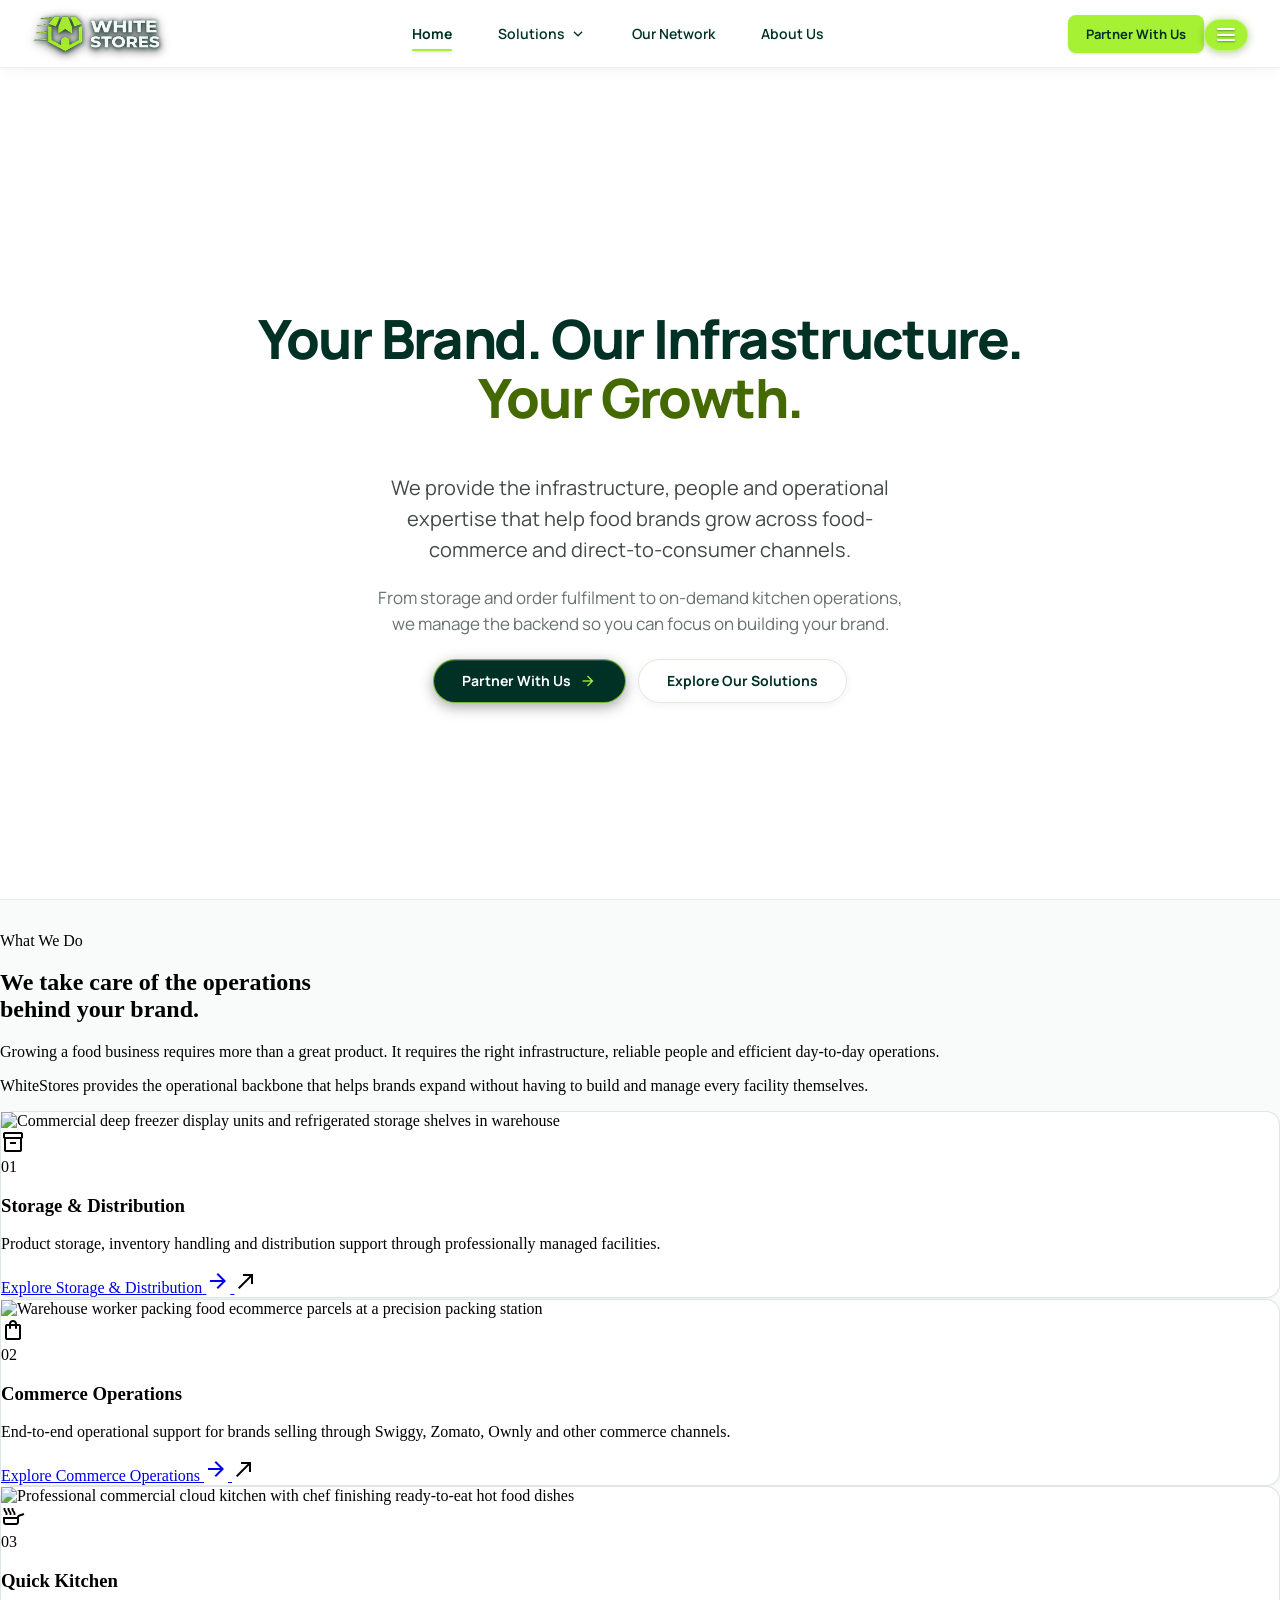
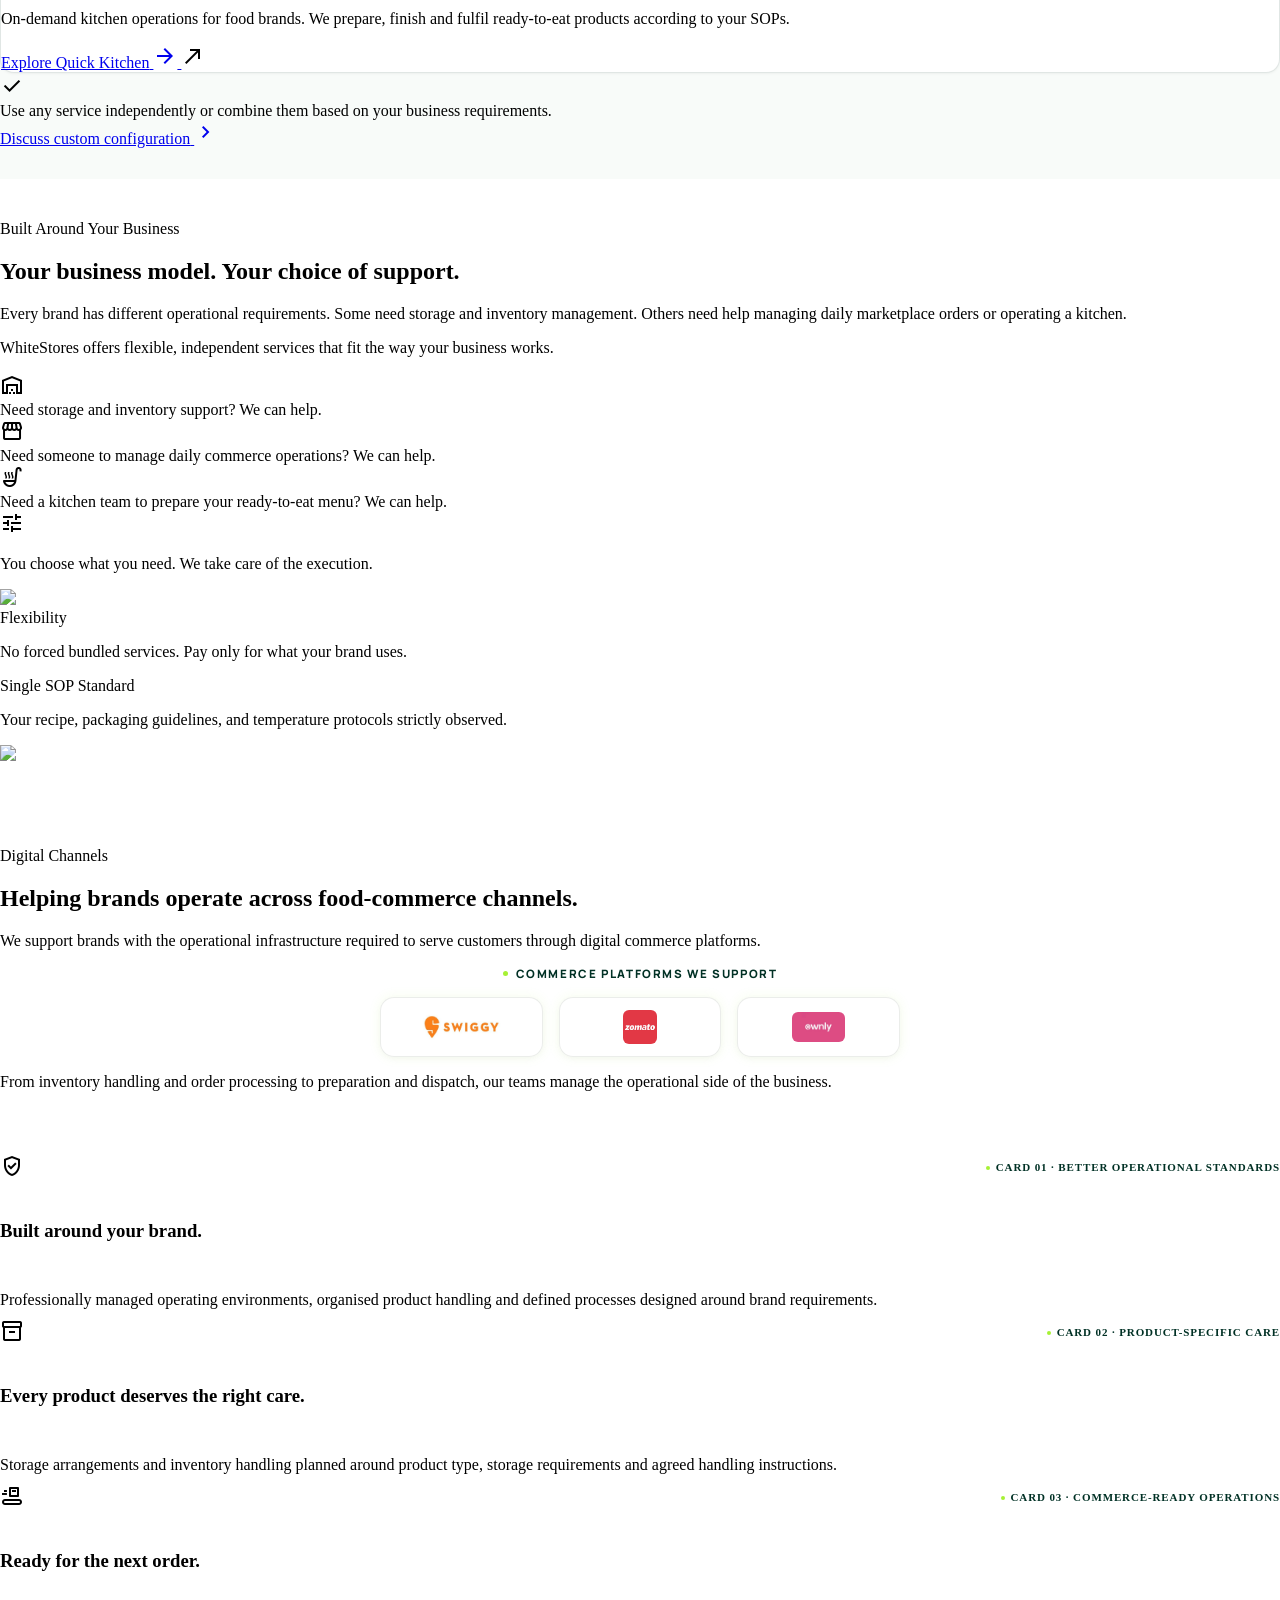
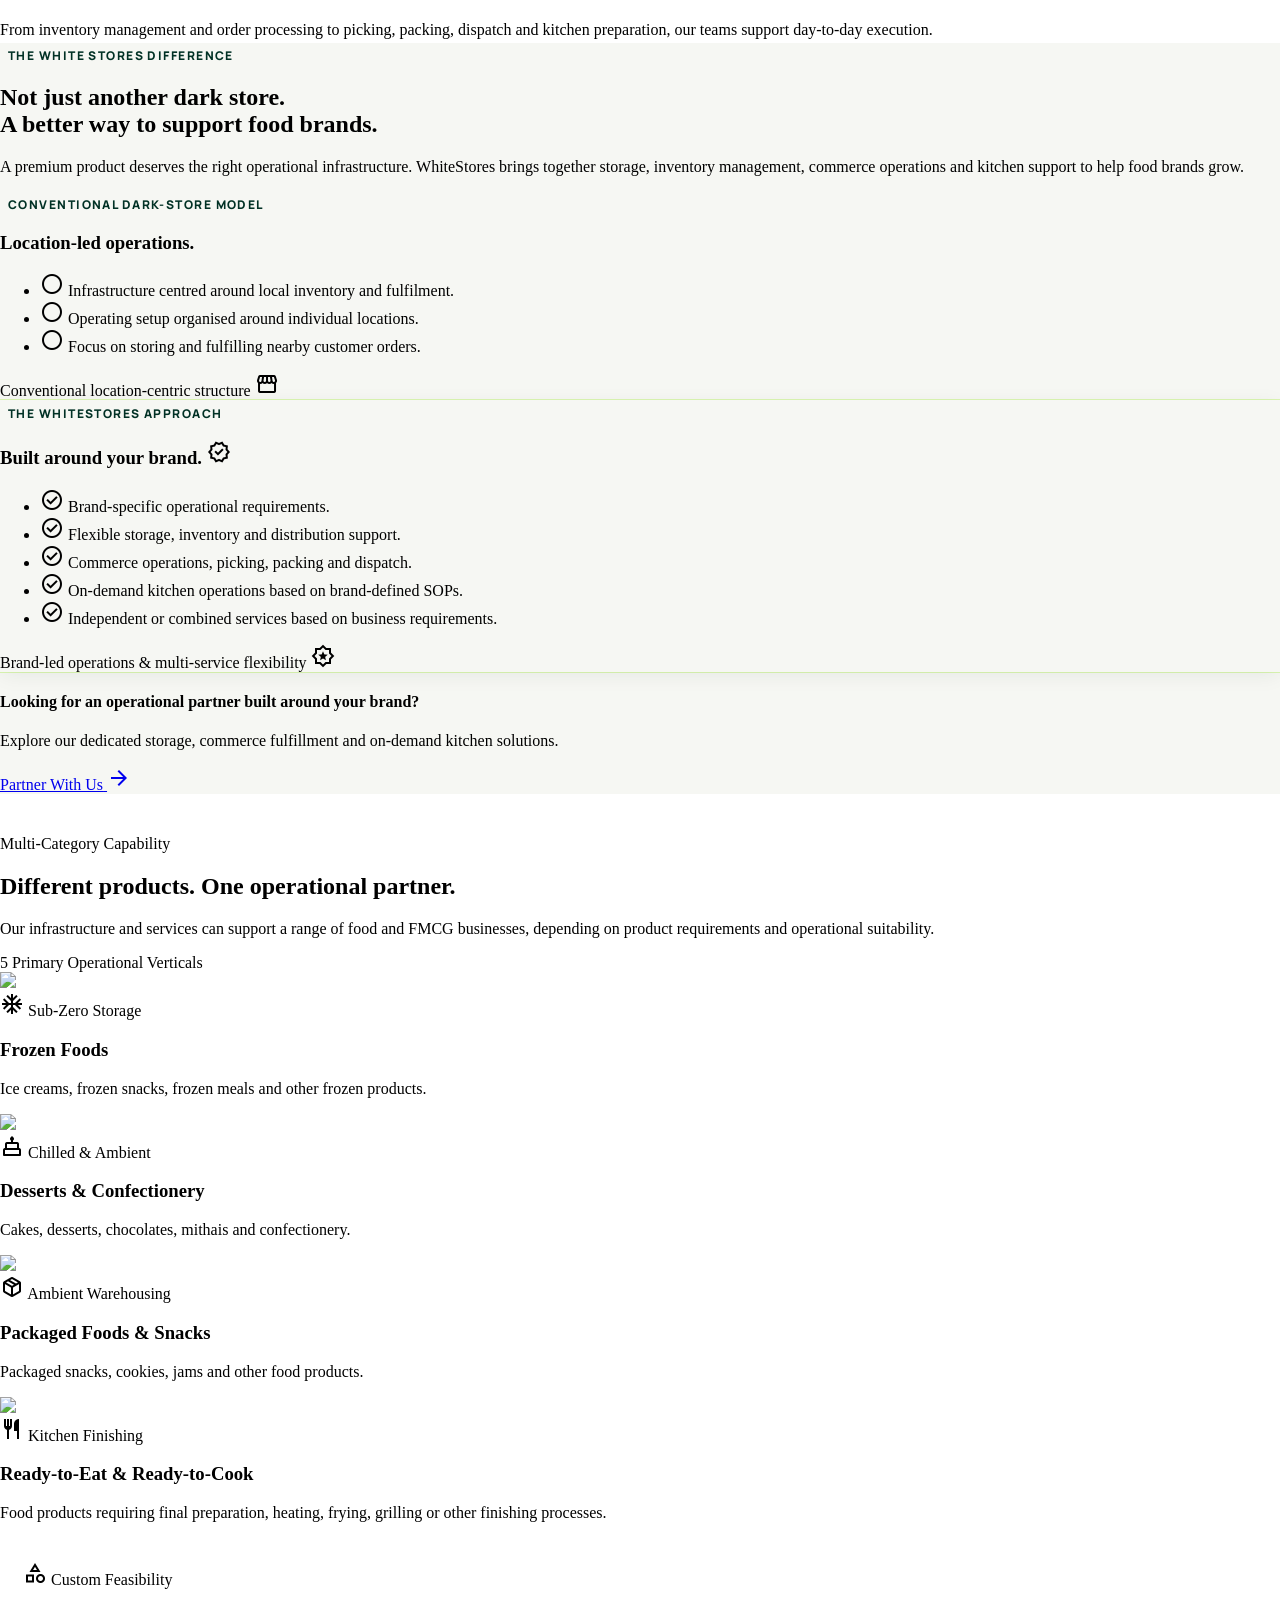
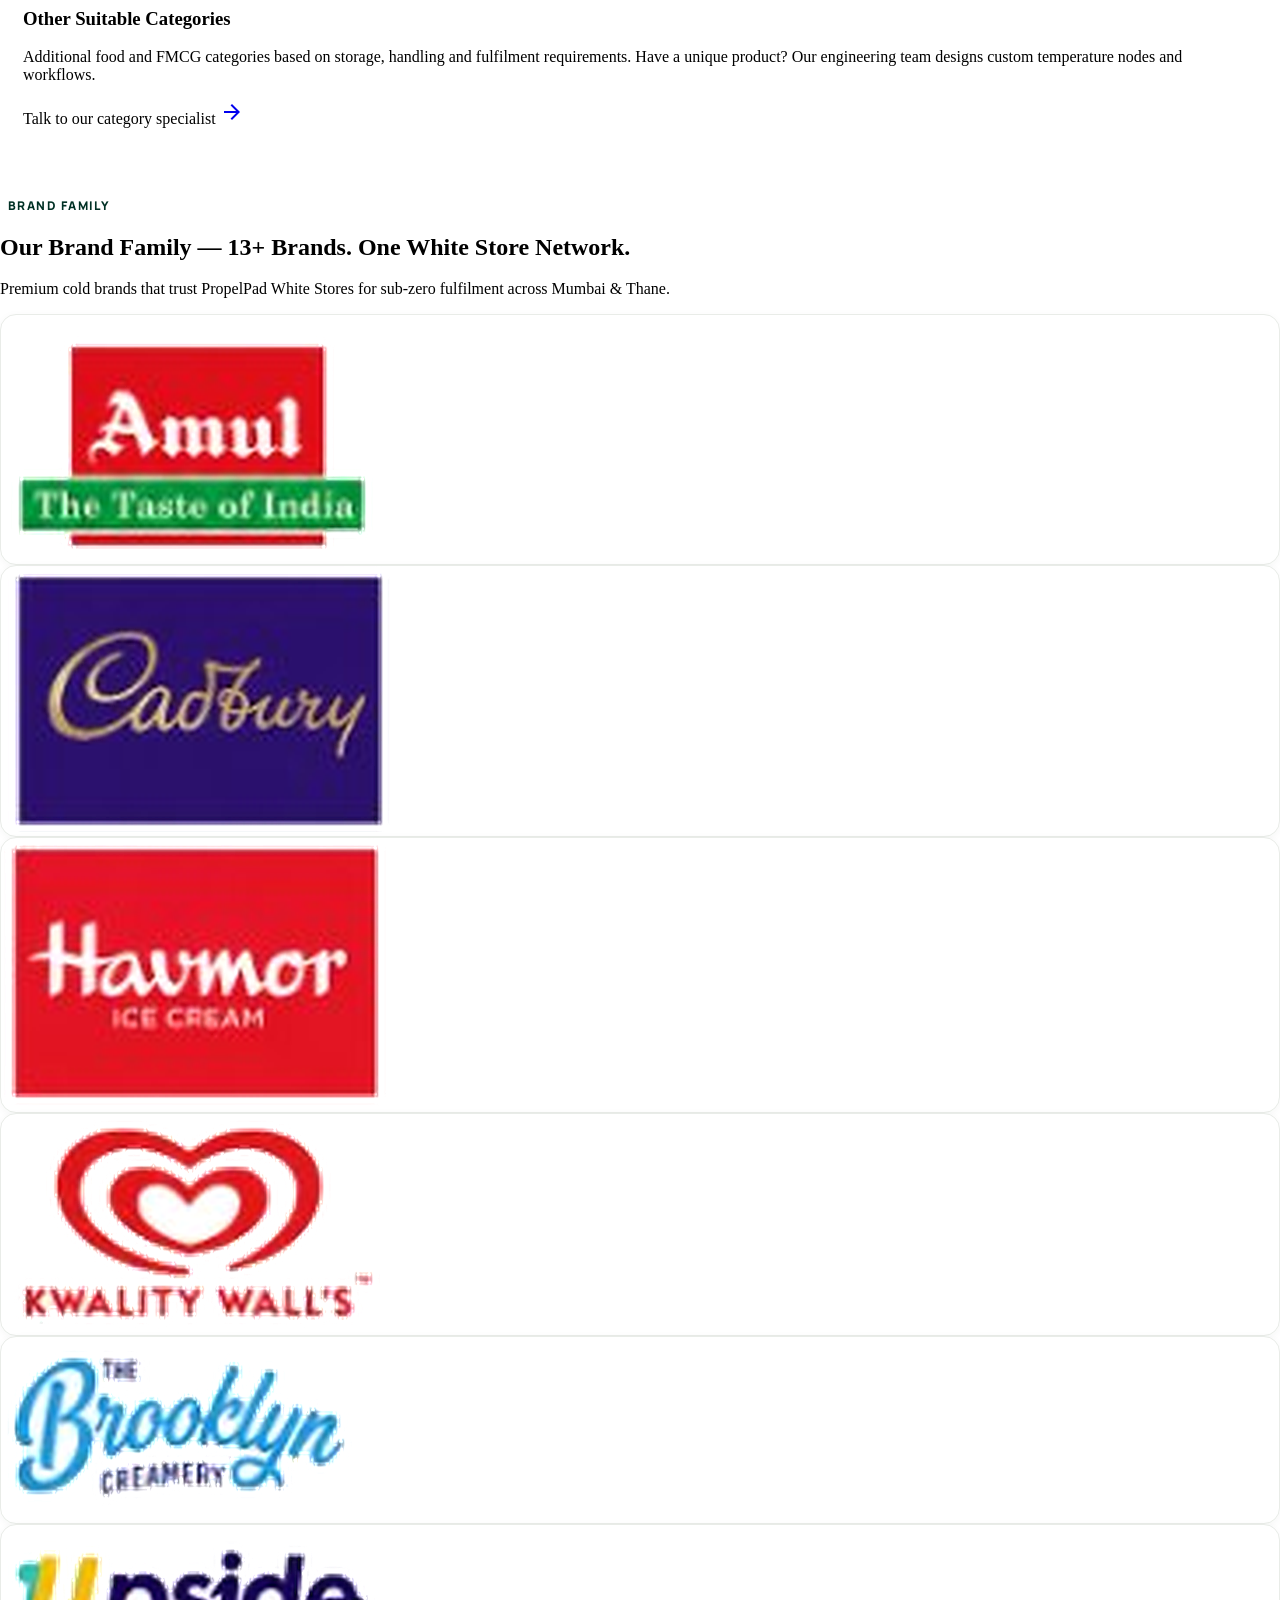
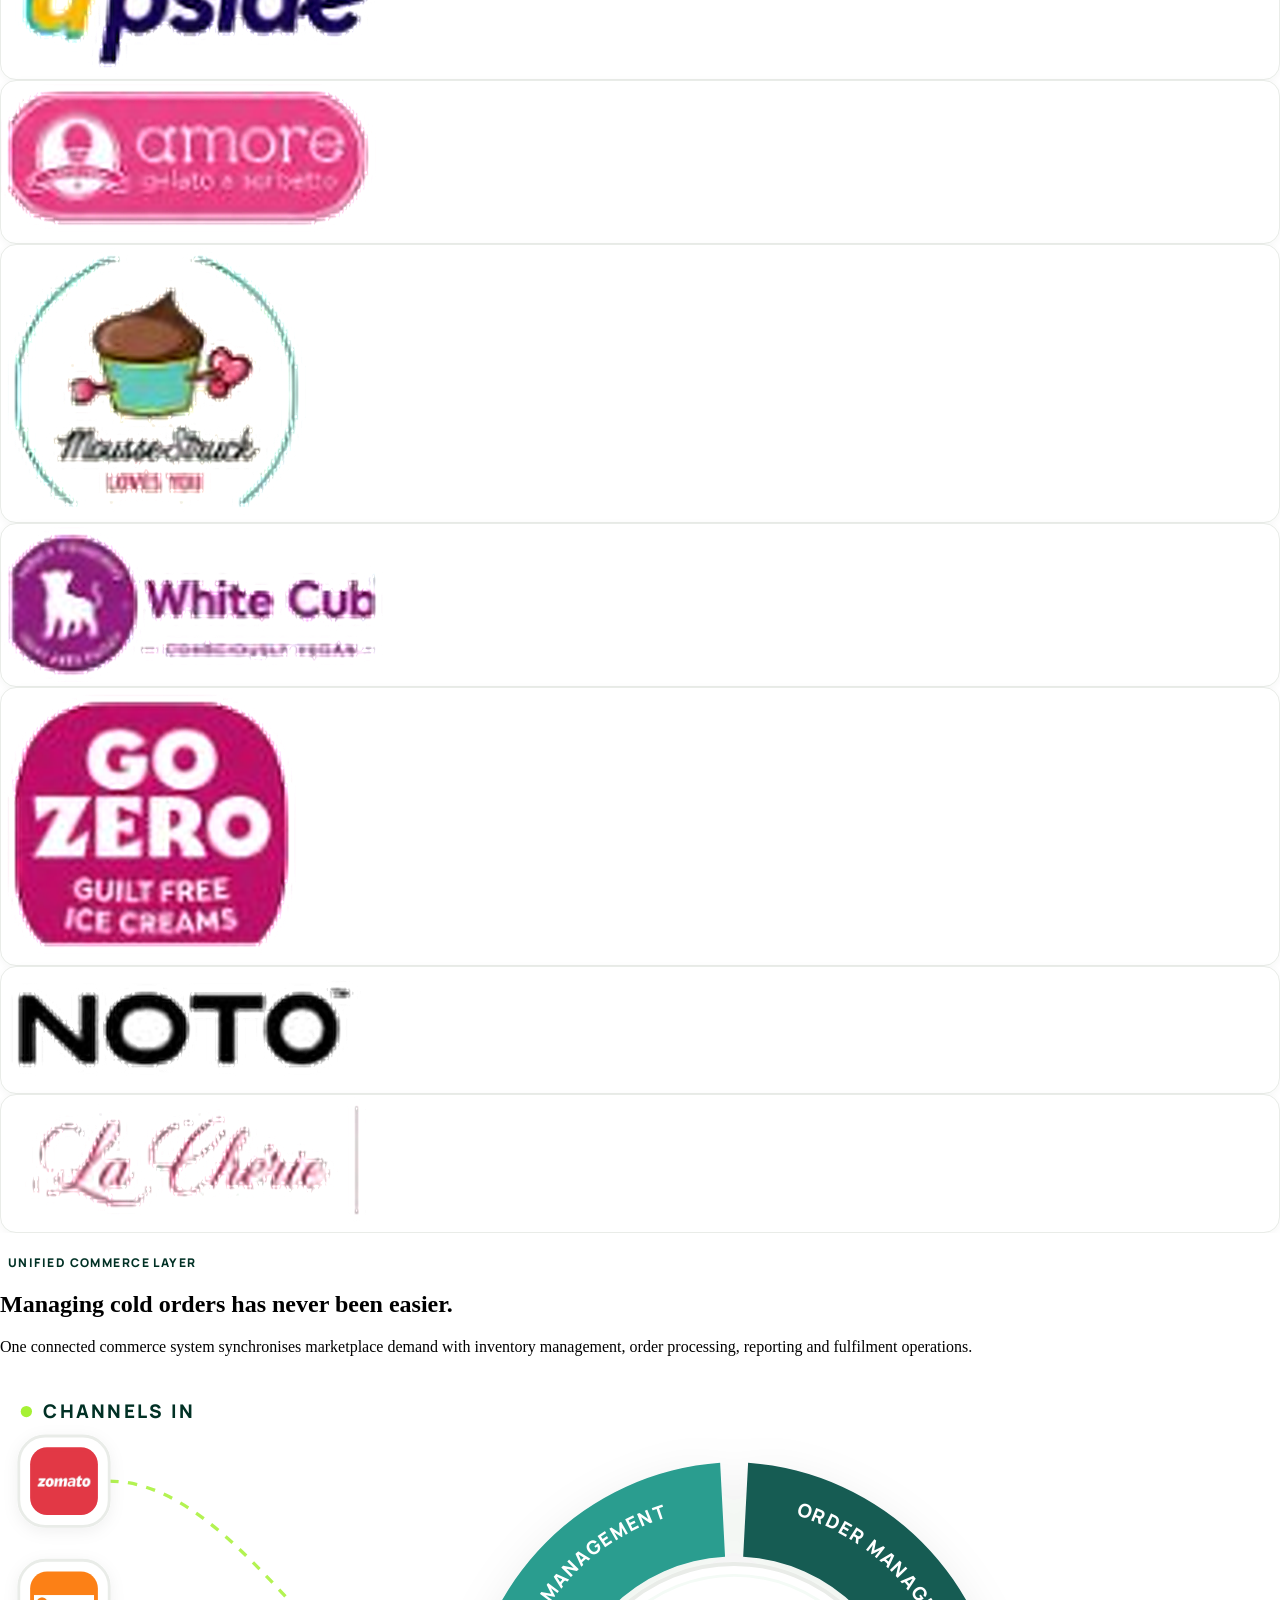
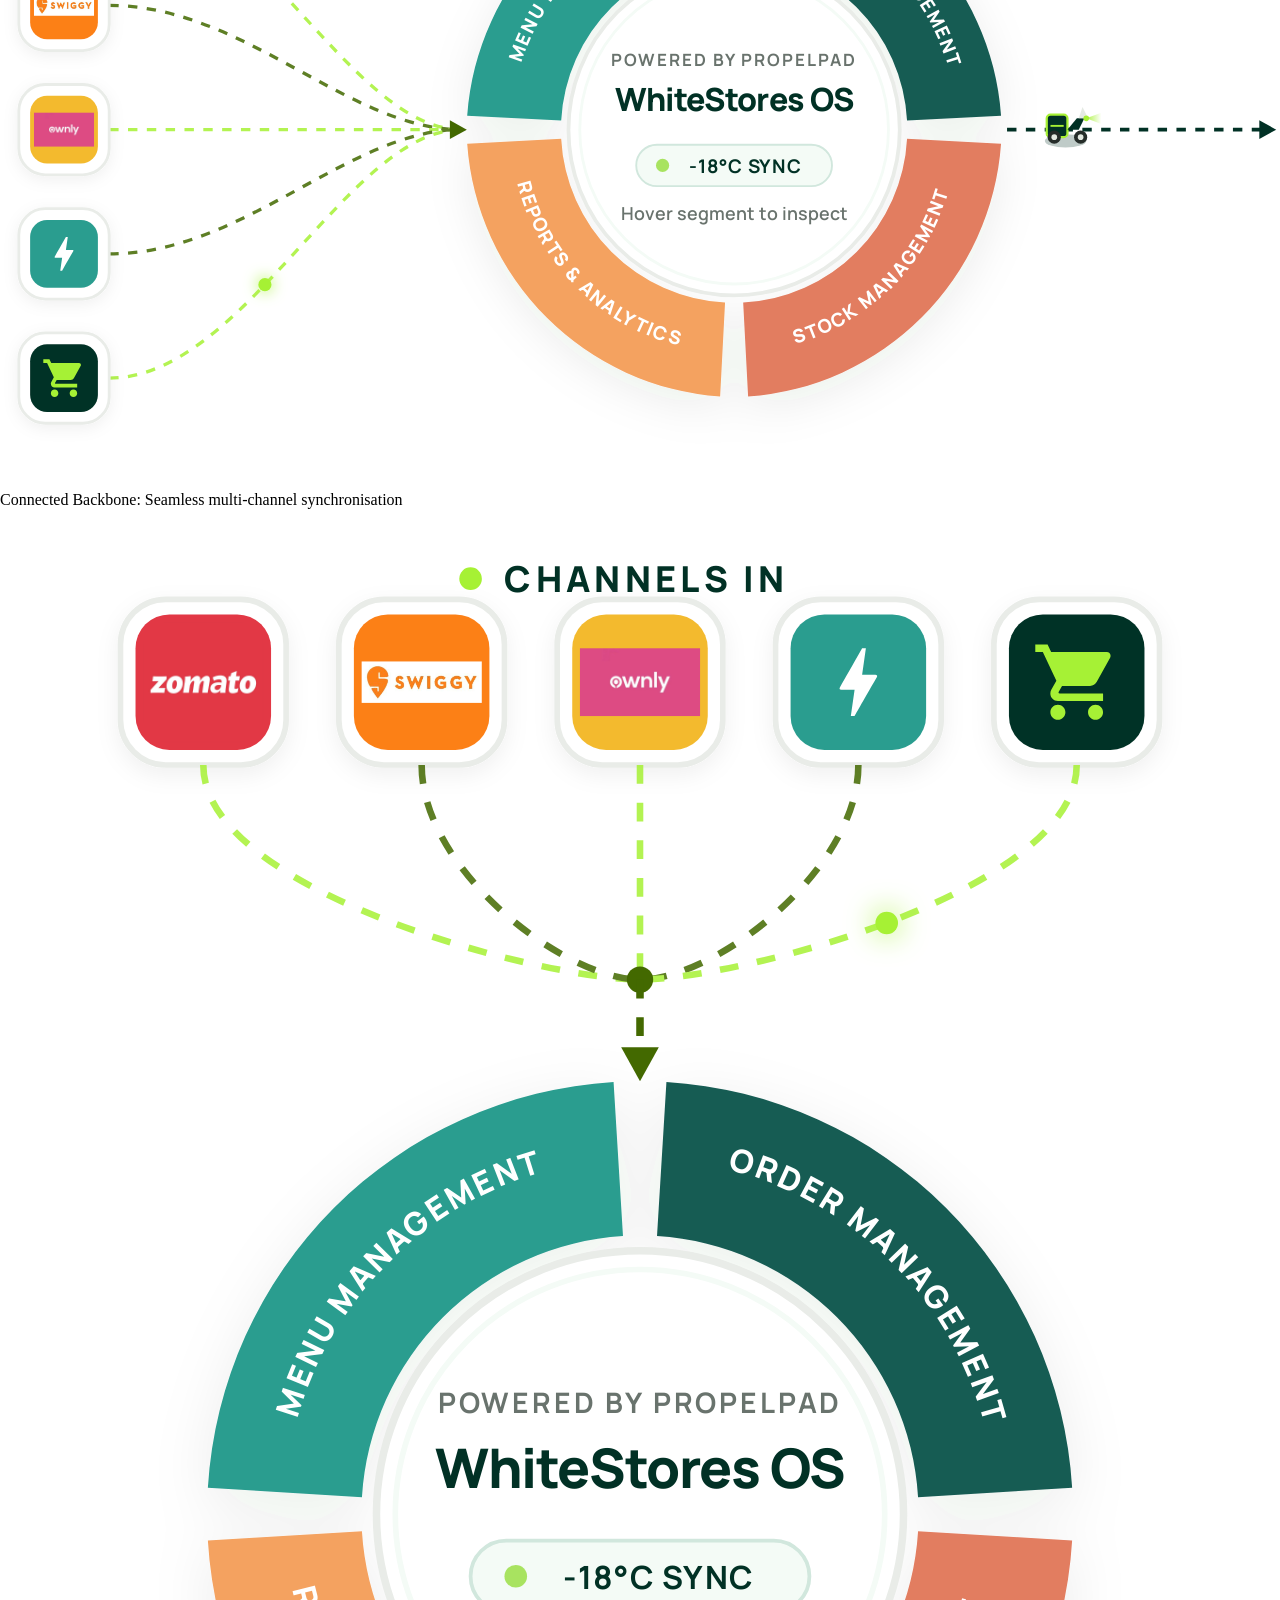
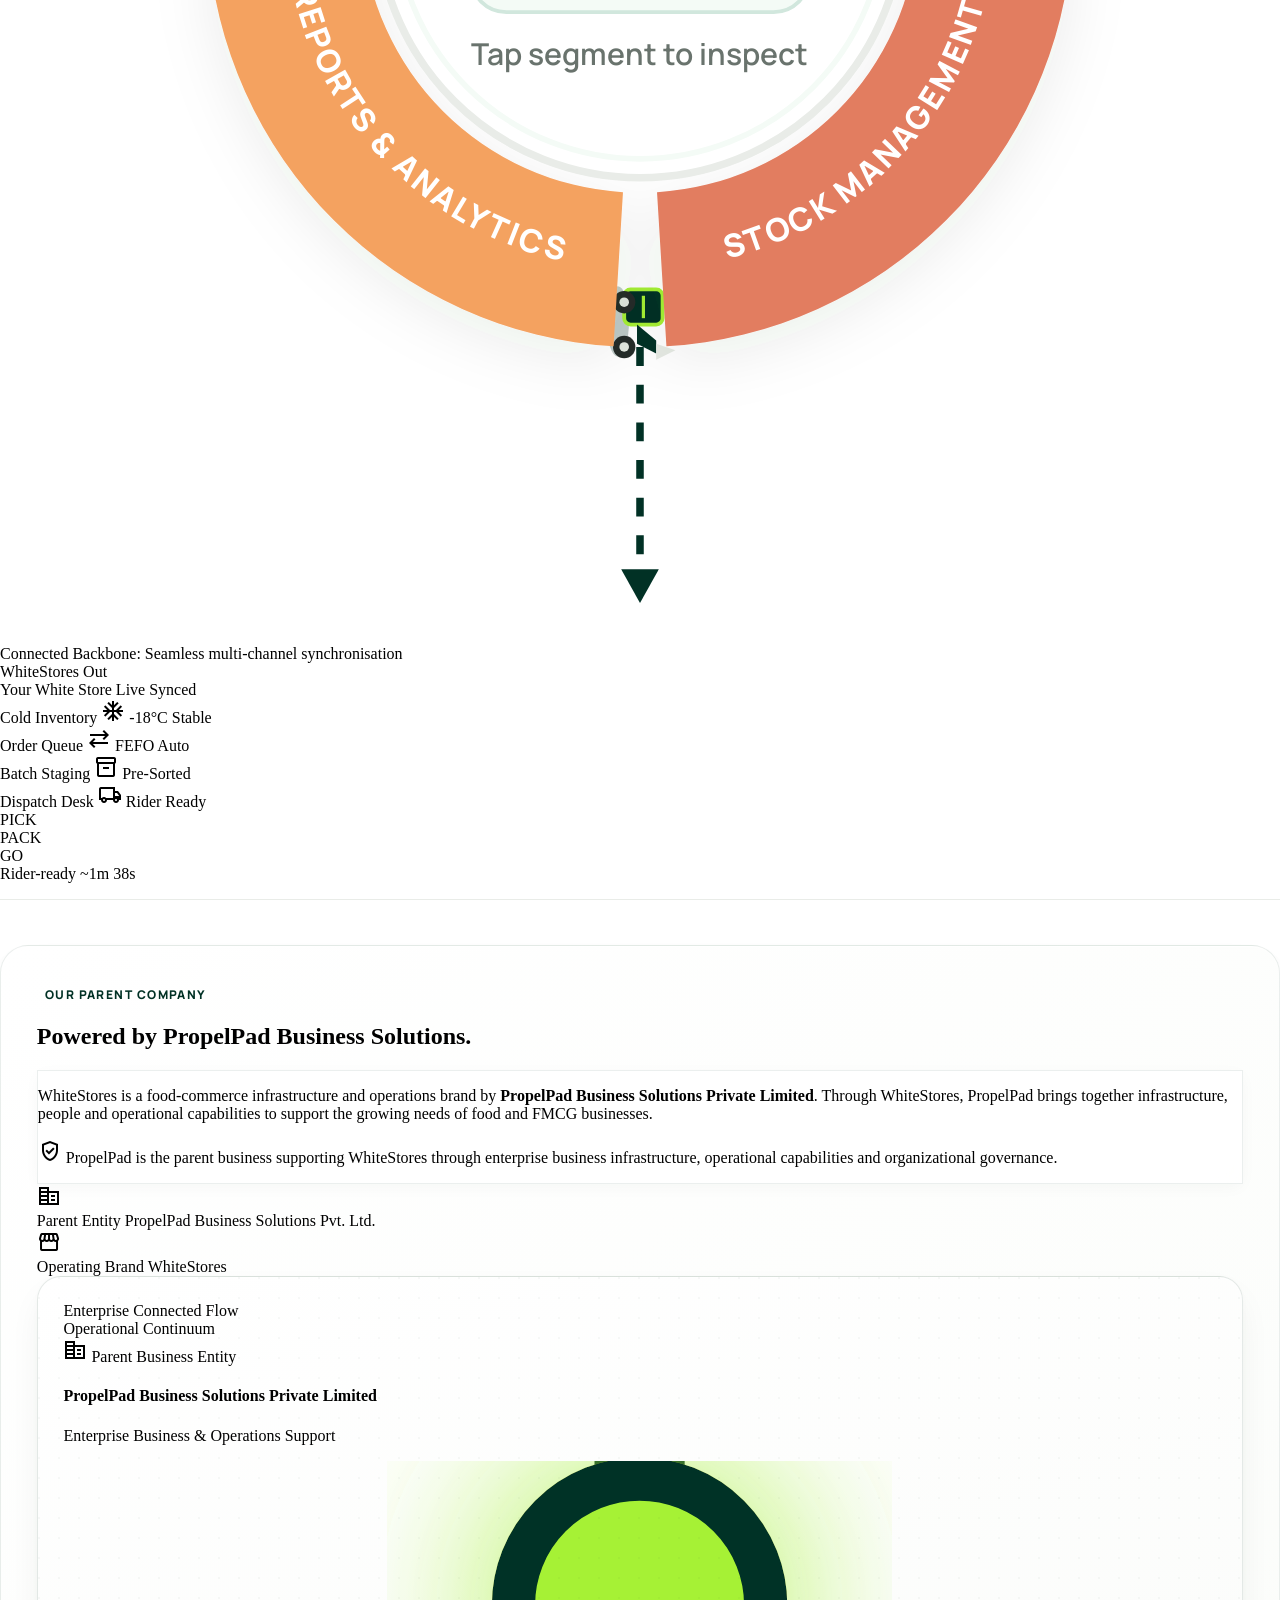
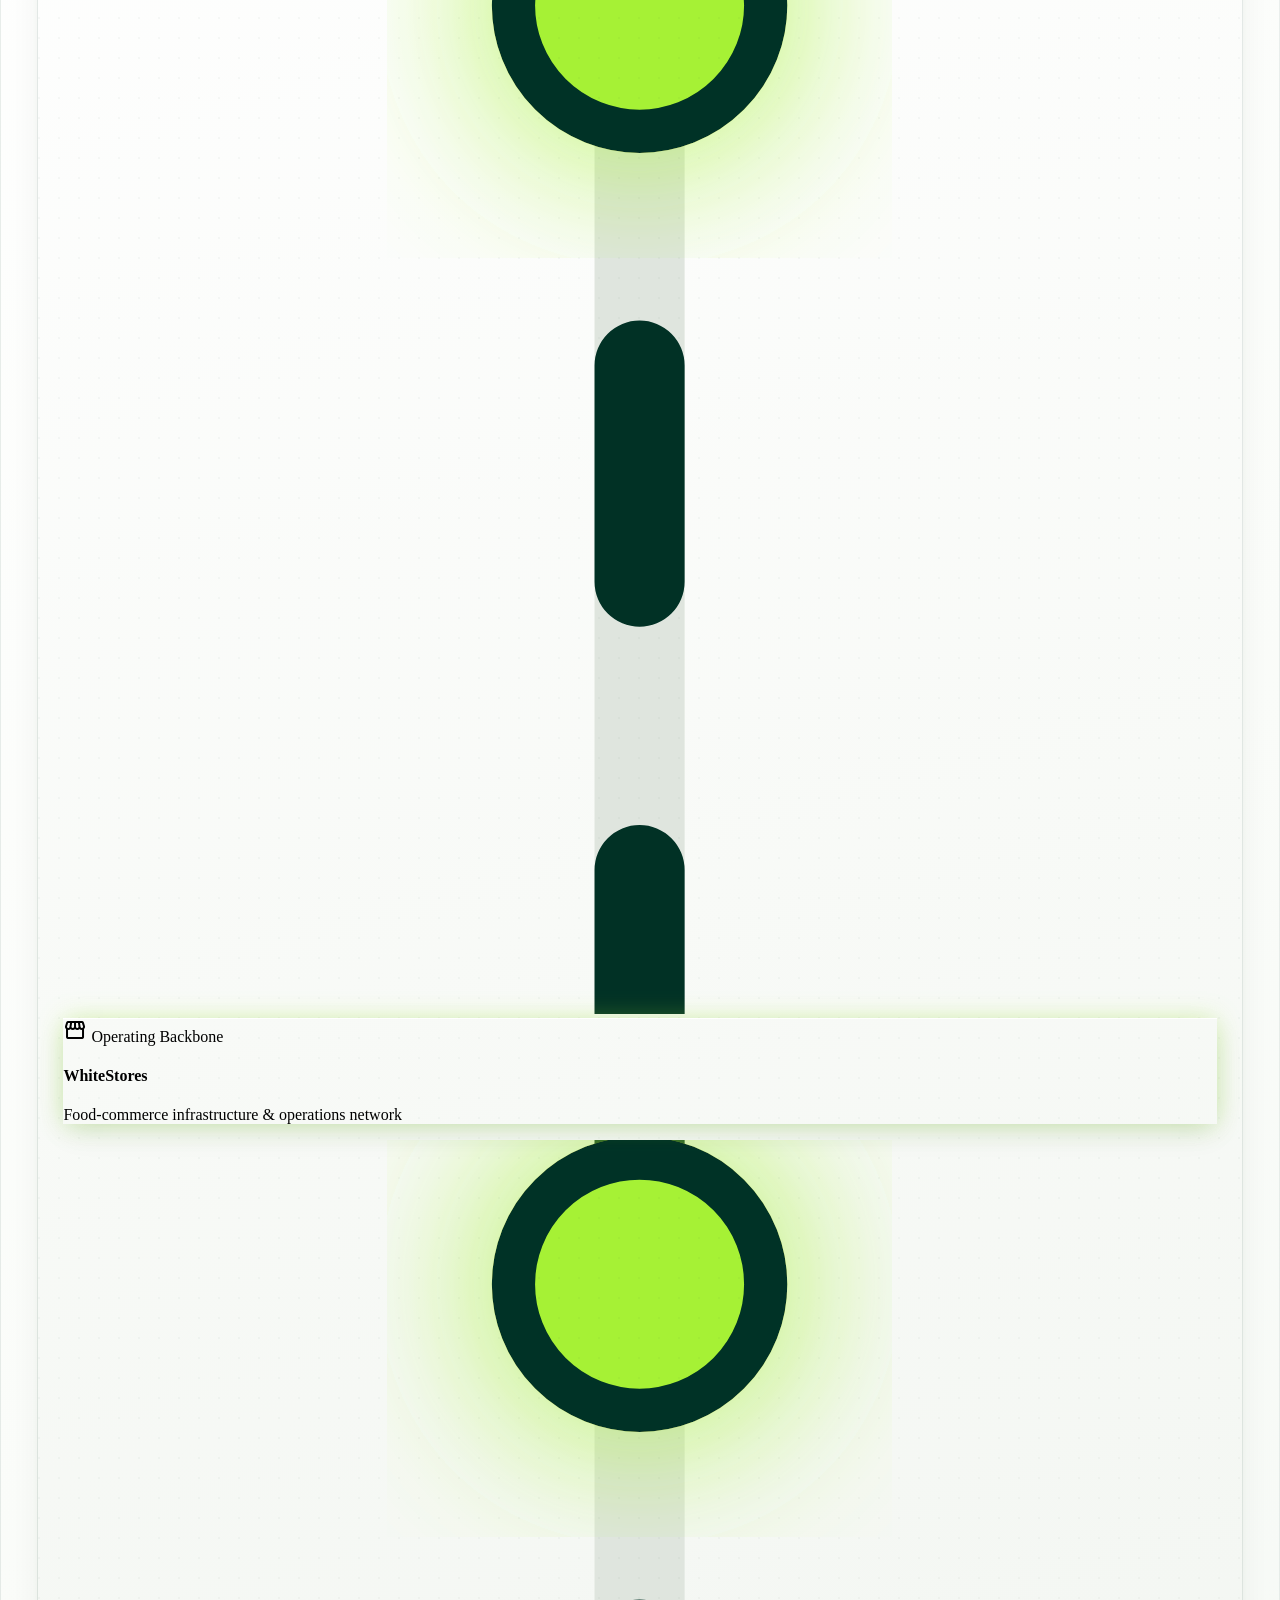
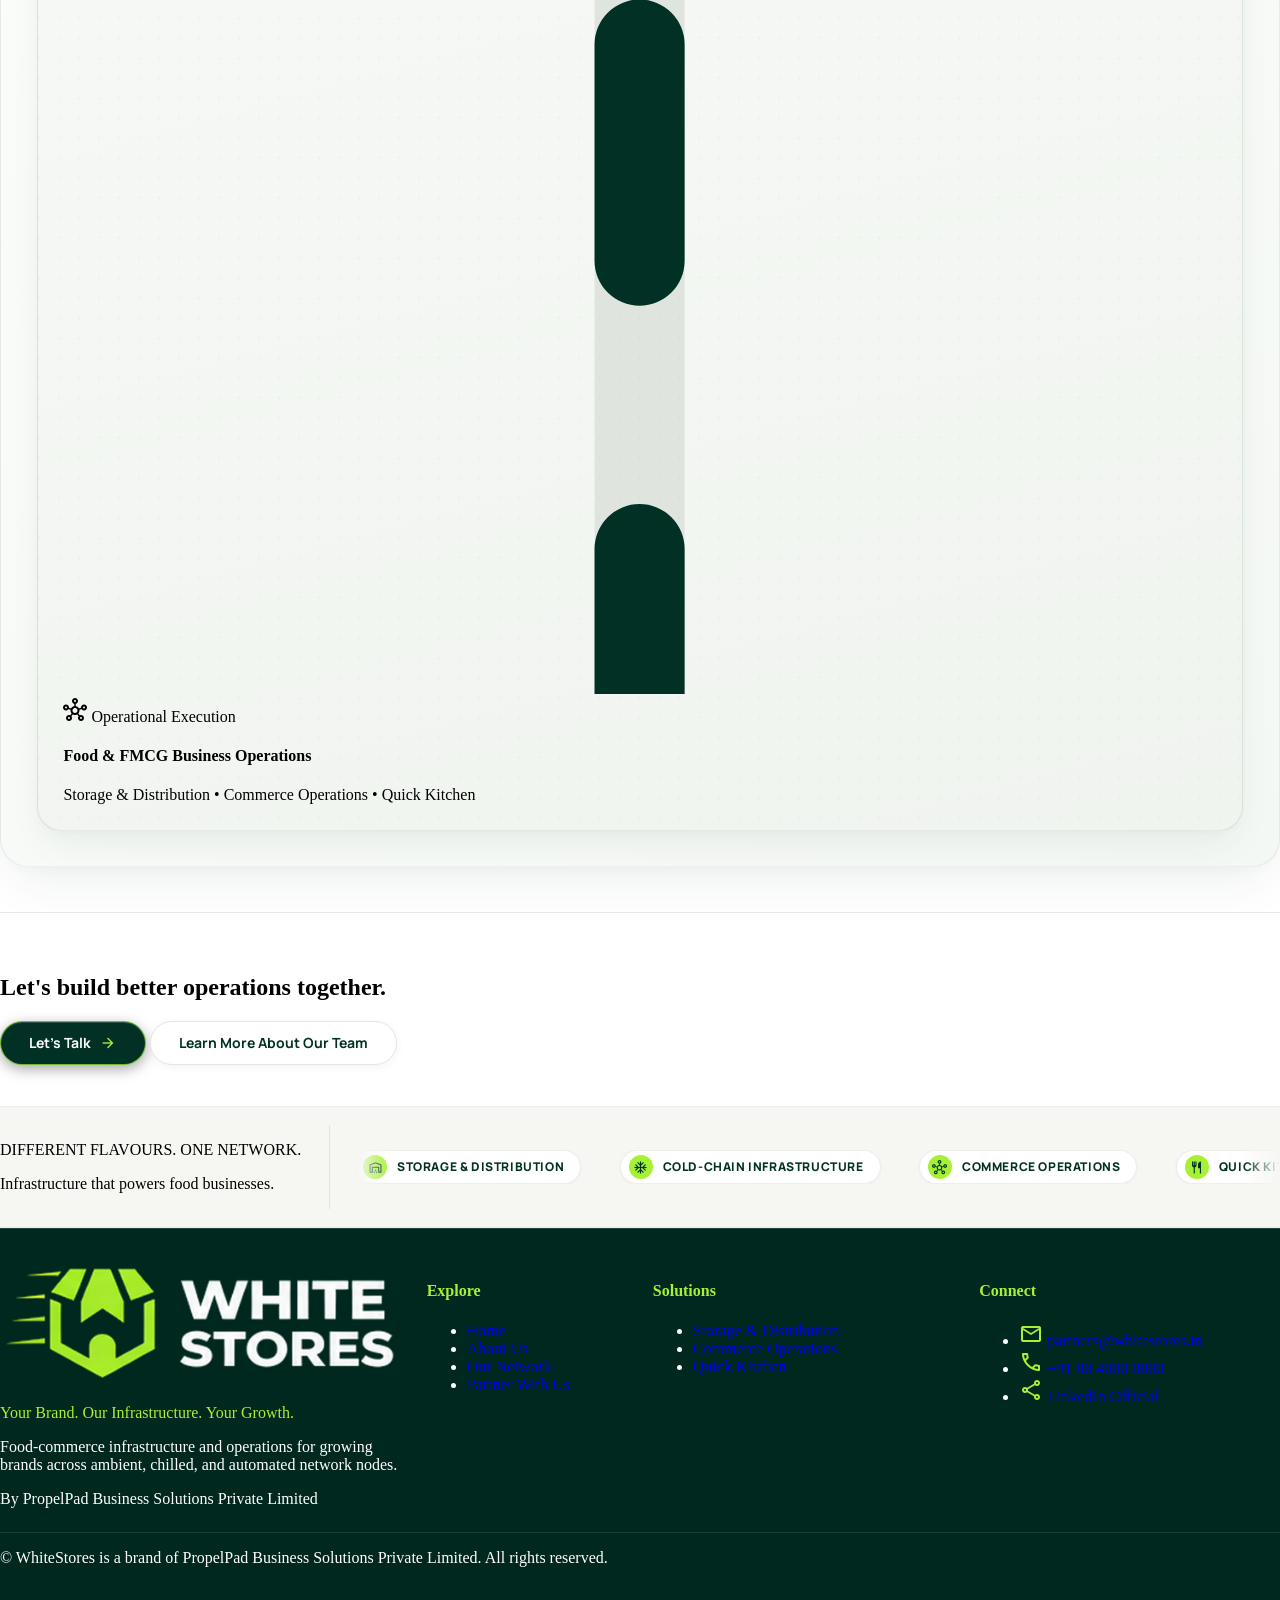
==== commit c6f5aad6: "changing hamburger menu design" ====
--- a/index.html
+++ b/index.html
@@ -114,11 +114,11 @@
       }
     }
   }
-}</script><link rel="stylesheet" href="css/style.css"/>
+}</script><link rel="stylesheet" href="css/style.css?v=compact-white-menu-1"/>
 </head><body class="bg-surface font-body-md text-on-surface antialiased"><header class="ws-navbar">
   <div class="ws-navbar-container">
     
-    <!-- LEFT: Brand Logo (10-12% reduced, vertically centered) -->
+    <!-- LEFT: Brand Logo (Original logo with lime-green mark and snowy-white text) -->
     <div class="ws-nav-col-left">
       <a class="flex items-center focus:outline-none focus-visible:ring-2 focus-visible:ring-[#A6F134] rounded" data-path="home" href="index.html" title="WhiteStores Home">
         <img alt="WhiteStores" class="ws-nav-logo" src="assets/whitestores-logo.png"/>
@@ -168,10 +168,12 @@
       <a class="ws-nav-cta" data-path="partner-with-us" href="partner-with-us.html">Partner With Us</a>
     </div>
 
-    <!-- Mobile Hamburger Toggle Button -->
+    <!-- Mobile Hamburger Toggle Button (Compact green oval/pill with 3 snowy-white lines) -->
     <div class="flex lg:hidden items-center justify-end">
-      <button aria-controls="ws-mobile-drawer" aria-expanded="false" aria-label="Open Mobile Navigation" class="p-2 text-white hover:text-[#A6F134] rounded-lg transition-colors focus:outline-none cursor-pointer" id="ws-mobile-menu-btn" type="button">
-        <span class="material-symbols-outlined text-[26px]">menu</span>
+      <button aria-controls="ws-mobile-drawer" aria-expanded="false" aria-label="Open Mobile Navigation" class="ws-mobile-menu-pill" id="ws-mobile-menu-btn" type="button">
+        <span class="ws-hamburger-bar"></span>
+        <span class="ws-hamburger-bar"></span>
+        <span class="ws-hamburger-bar"></span>
       </button>
     </div>
 
@@ -867,209 +869,399 @@
       
       <!-- Diagram Canvas Column (Channels In logos + Animated Routes + Circular Hub) -->
       <div class="lg:col-span-8 flex flex-col items-center justify-center">
-        <svg viewBox="0 0 680 380" class="w-full h-auto max-w-[640px] overflow-visible select-none" xmlns="http://www.w3.org/2000/svg">
-          <defs>
-            <!-- Text Arcs centered at (390, 190) with R=118.5 -->
-            <!-- 1. Order Management (Top-Right): Clockwise, upright -->
-            <path id="ws-arc-order" d="M 410.58 73.30 A 118.5 118.5 0 0 1 506.70 169.42" fill="none" />
-            <!-- 2. Menu Management (Top-Left): Clockwise, upright -->
-            <path id="ws-arc-menu" d="M 273.30 169.42 A 118.5 118.5 0 0 1 369.42 73.30" fill="none" />
-            <!-- 3. Stock Management (Bottom-Right): Inverted sweep, perfectly upright -->
-            <path id="ws-arc-stock" d="M 410.58 306.70 A 118.5 118.5 0 0 0 506.70 210.58" fill="none" />
-            <!-- 4. Reports & Analytics (Bottom-Left): Inverted sweep, perfectly upright -->
-            <path id="ws-arc-reports" d="M 273.30 210.58 A 118.5 118.5 0 0 0 369.42 306.70" fill="none" />
-
-            <!-- Drop Shadow Filters -->
-            <filter id="ws-hub-shadow" x="-20%" y="-20%" width="140%" height="140%">
-              <feDropShadow dx="0" dy="6" stdDeviation="12" flood-color="#013125" flood-opacity="0.08" />
-            </filter>
-            <filter id="ws-card-shadow" x="-20%" y="-20%" width="140%" height="140%">
-              <feDropShadow dx="0" dy="2" stdDeviation="4" flood-color="#013125" flood-opacity="0.06" />
-            </filter>
-
-            <linearGradient id="ws-beam-glow" x1="0%" y1="50%" x2="100%" y2="50%">
-              <stop offset="0%" stop-color="#A6F134" stop-opacity="0.9" />
-              <stop offset="100%" stop-color="#A6F134" stop-opacity="0" />
-            </linearGradient>
-
-            <!-- Clip Paths for Logos -->
-            <clipPath id="ws-clip-zomato"><rect x="18" y="42" width="32" height="32" rx="7" /></clipPath>
-            <clipPath id="ws-clip-swiggy"><rect x="18" y="108" width="32" height="32" rx="7" /></clipPath>
-            <clipPath id="ws-clip-ownly"><rect x="18" y="174" width="32" height="32" rx="7" /></clipPath>
-          </defs>
-
-          <!-- CHANNELS IN Header Label in SVG -->
-          <g transform="translate(10, 16)">
-            <circle cx="4" cy="5" r="3" fill="#A6F134" />
-            <text x="13" y="8.5" font-family="'Manrope', sans-serif" font-size="10" font-weight="800" letter-spacing="0.12em" fill="#013125">CHANNELS IN</text>
-          </g>
-
-          <!-- 5 Connecting Dotted Lines: Directly from each logo card right edge (x=58) to Hub Entrance (x=245, y=190) -->
-          <g stroke="#A6F134" stroke-width="1.75" fill="none" opacity="0.85">
-            <!-- 1. Zomato (y=58) -->
-            <path d="M 58 58 C 130 58, 185 190, 245 190" class="ws-flow-route" />
-            <!-- 2. Swiggy (y=124) -->
-            <path d="M 58 124 C 130 124, 185 190, 245 190" class="ws-flow-route" stroke="#436900" />
-            <!-- 3. Ownly (y=190) -->
-            <path d="M 58 190 L 245 190" class="ws-flow-route" />
-            <!-- 4. Dark Stores (y=256) -->
-            <path d="M 58 256 C 130 256, 185 190, 245 190" class="ws-flow-route" stroke="#436900" />
-            <!-- 5. Marketplaces (y=322) -->
-            <path d="M 58 322 C 130 322, 185 190, 245 190" class="ws-flow-route" />
-          </g>
-
-          <!-- Incoming Convergence Arrow -->
-          <polygon points="248,190 239,185 239,195" fill="#436900" />
-
-          <!-- Outgoing Dotted Route (from Hub right x=535 to WhiteStores Out) -->
-          <g stroke="#013125" stroke-width="2" fill="none">
-            <path d="M 535 190 L 675 190" class="ws-flow-route" />
-          </g>
-          <polygon points="678,190 669,185 669,195" fill="#013125" />
-
-          <!-- Moving Delivery Vehicle along Route -->
-          <g>
-            <animateMotion dur="5.5s" repeatCount="indefinite" rotate="auto" path="M 58 124 C 130 124, 185 190, 245 190 L 535 190 L 675 190" />
-            <g transform="translate(-10, -8)">
-              <!-- Ground Shadow -->
-              <ellipse cx="10" cy="14" rx="11" ry="3.5" fill="rgba(1, 49, 37, 0.25)" />
-              <!-- Insulated Cargo Cold-Box with Lime Accent -->
-              <rect x="0" y="0" width="11" height="12" rx="2" fill="#013125" stroke="#A6F134" stroke-width="1.2" />
-              <line x1="2" y1="6" x2="9" y2="6" stroke="#A6F134" stroke-width="1" />
-              <!-- Scooter Chassis -->
-              <path d="M 11 8 L 17 8 L 20 2 L 16 2 Z" fill="#013125" />
-              <!-- Windshield -->
-              <path d="M 17 2 L 19 -4 L 22 2 Z" fill="#E2E8E0" opacity="0.9" />
-              <!-- Glowing Headlight Beam -->
-              <polygon points="21,2 29,-1 29,5" fill="url(#ws-beam-glow)" />
-              <circle cx="21" cy="2" r="1.5" fill="#A6F134" />
-              <!-- Wheels -->
-              <circle cx="4" cy="12" r="3.5" fill="#252C29" />
-              <circle cx="4" cy="12" r="1.5" fill="#E2E8E0" />
-              <circle cx="18" cy="12" r="3.5" fill="#252C29" />
-              <circle cx="18" cy="12" r="1.5" fill="#E2E8E0" />
-            </g>
-          </g>
-
-          <!-- Order Flow Pulse Indicator (Secondary packet) -->
-          <circle r="3.5" fill="#A6F134" filter="drop-shadow(0 0 4px #A6F134)">
-            <animateMotion dur="3.2s" repeatCount="indefinite" path="M 58 322 C 130 322, 185 190, 245 190" />
-          </circle>
-
-          <!-- 5 Channels In Logo Containers (Logos Only, Equal Sizing, Polished) -->
-          <!-- 1. Zomato (center y=58) -->
-          <g class="ws-channel-card" filter="url(#ws-card-shadow)">
-            <title>Zomato - Multi-Channel Delivery</title>
-            <rect x="10" y="34" width="48" height="48" rx="14" fill="#FFFFFF" stroke="#E9ECE8" stroke-width="1.5" />
-            <rect x="16" y="40" width="36" height="36" rx="9" fill="#E23744" />
-            <image href="assets/logos/zomato.jpg" x="18" y="42" width="32" height="32" preserveAspectRatio="xMidYMid meet" clip-path="url(#ws-clip-zomato)" />
-          </g>
-
-          <!-- 2. Swiggy (center y=124) -->
-          <g class="ws-channel-card" filter="url(#ws-card-shadow)">
-            <title>Swiggy - Instamart &amp; Food Orders</title>
-            <rect x="10" y="100" width="48" height="48" rx="14" fill="#FFFFFF" stroke="#E9ECE8" stroke-width="1.5" />
-            <rect x="16" y="106" width="36" height="36" rx="9" fill="#FC8019" />
-            <image href="assets/logos/swiggy.png" x="18" y="108" width="32" height="32" preserveAspectRatio="xMidYMid meet" clip-path="url(#ws-clip-swiggy)" />
-          </g>
-
-          <!-- 3. Ownly (center y=190) -->
-          <g class="ws-channel-card" filter="url(#ws-card-shadow)">
-            <title>Ownly - Direct Brand Webstore</title>
-            <rect x="10" y="166" width="48" height="48" rx="14" fill="#FFFFFF" stroke="#E9ECE8" stroke-width="1.5" />
-            <rect x="16" y="172" width="36" height="36" rx="9" fill="#F3BA2F" />
-            <image href="assets/logos/ownly.png" x="18" y="174" width="32" height="32" preserveAspectRatio="xMidYMid meet" clip-path="url(#ws-clip-ownly)" />
-          </g>
-
-          <!-- 4. Dark Stores (center y=256) -->
-          <g class="ws-channel-card" filter="url(#ws-card-shadow)">
-            <title>Dark Stores - 15-Min Quick Commerce</title>
-            <rect x="10" y="232" width="48" height="48" rx="14" fill="#FFFFFF" stroke="#E9ECE8" stroke-width="1.5" />
-            <rect x="16" y="238" width="36" height="36" rx="9" fill="#2A9D8F" />
-            <path d="M11 21h-1l1-7H7.5c-.58 0-.57-.32-.38-.66.19-.34.05-.08.07-.12C8.48 10.94 10.42 7.54 13 3h1l-1 7h3.5c.49 0 .56.33.47.51l-.07.15C12.9 17.55 11 21 11 21z" fill="#FFFFFF" transform="translate(22, 244) scale(1.0)" />
-          </g>
-
-          <!-- 5. Marketplaces (center y=322) -->
-          <g class="ws-channel-card" filter="url(#ws-card-shadow)">
-            <title>Marketplaces - Omnichannel Aggregators</title>
-            <rect x="10" y="298" width="48" height="48" rx="14" fill="#FFFFFF" stroke="#E9ECE8" stroke-width="1.5" />
-            <rect x="16" y="304" width="36" height="36" rx="9" fill="#013125" />
-            <path d="M7 18c-1.1 0-1.99.9-1.99 2S5.9 22 7 22s2-.9 2-2-.9-2-2-2zM1 2v2h2l3.6 7.59-1.35 2.45c-.16.28-.25.61-.25.96 0 1.1.9 2 2 2h12v-2H7.42c-.14 0-.25-.11-.25-.25l.03-.12.9-1.63h7.45c.75 0 1.41-.41 1.75-1.03l3.58-6.49c.08-.14.12-.31.12-.48 0-.55-.45-1-1-1H5.21l-.94-2H1zm16 16c-1.1 0-1.99.9-1.99 2s.89 2 1.99 2 2-.9 2-2-.9-2-2-2z" fill="#A6F134" transform="translate(22, 310) scale(1.0)" />
-          </g>
-
-          <!-- 4 Circular Segments (Donut Ring with cx=390, cy=190, no tabindex to prevent black outline) -->
-          <g filter="url(#ws-hub-shadow)">
-            <!-- 1. Order Management (Top-Right) -->
-            <g class="ws-quad-segment ws-quad-order" data-title="Order Management" data-desc="Multi-channel order aggregation &amp; auto-dispatch" role="button" aria-label="Order Management">
-              <path d="M 397.43 48.19 A 145 145 0 0 1 531.81 182.57 L 481.87 185.19 A 92 92 0 0 0 394.81 98.13 Z" fill="#165B53" />
-              <text font-family="'Manrope', sans-serif" font-size="10" font-weight="800" letter-spacing="0.08em" fill="#FFFFFF">
-                <textPath href="#ws-arc-order" startOffset="50%" text-anchor="middle">ORDER MANAGEMENT</textPath>
+        
+        <!-- Desktop Diagram (>= 1024px, completely preserved original layout) -->
+        <div class="hidden lg:flex flex-col items-center justify-center w-full">
+          <svg viewBox="0 0 680 380" class="w-full h-auto max-w-[640px] overflow-visible select-none" xmlns="http://www.w3.org/2000/svg">
+            <defs>
+              <!-- Text Arcs centered at (390, 190) with R=118.5 -->
+              <!-- 1. Order Management (Top-Right): Clockwise, upright -->
+              <path id="ws-arc-order" d="M 410.58 73.30 A 118.5 118.5 0 0 1 506.70 169.42" fill="none" />
+              <!-- 2. Menu Management (Top-Left): Clockwise, upright -->
+              <path id="ws-arc-menu" d="M 273.30 169.42 A 118.5 118.5 0 0 1 369.42 73.30" fill="none" />
+              <!-- 3. Stock Management (Bottom-Right): Inverted sweep, perfectly upright -->
+              <path id="ws-arc-stock" d="M 410.58 306.70 A 118.5 118.5 0 0 0 506.70 210.58" fill="none" />
+              <!-- 4. Reports & Analytics (Bottom-Left): Inverted sweep, perfectly upright -->
+              <path id="ws-arc-reports" d="M 273.30 210.58 A 118.5 118.5 0 0 0 369.42 306.70" fill="none" />
+
+              <!-- Drop Shadow Filters -->
+              <filter id="ws-hub-shadow" x="-20%" y="-20%" width="140%" height="140%">
+                <feDropShadow dx="0" dy="6" stdDeviation="12" flood-color="#013125" flood-opacity="0.08" />
+              </filter>
+              <filter id="ws-card-shadow" x="-20%" y="-20%" width="140%" height="140%">
+                <feDropShadow dx="0" dy="2" stdDeviation="4" flood-color="#013125" flood-opacity="0.06" />
+              </filter>
+
+              <linearGradient id="ws-beam-glow" x1="0%" y1="50%" x2="100%" y2="50%">
+                <stop offset="0%" stop-color="#A6F134" stop-opacity="0.9" />
+                <stop offset="100%" stop-color="#A6F134" stop-opacity="0" />
+              </linearGradient>
+
+              <!-- Clip Paths for Logos -->
+              <clipPath id="ws-clip-zomato"><rect x="18" y="42" width="32" height="32" rx="7" /></clipPath>
+              <clipPath id="ws-clip-swiggy"><rect x="18" y="108" width="32" height="32" rx="7" /></clipPath>
+              <clipPath id="ws-clip-ownly"><rect x="18" y="174" width="32" height="32" rx="7" /></clipPath>
+            </defs>
+
+            <!-- CHANNELS IN Header Label in SVG -->
+            <g transform="translate(10, 16)">
+              <circle cx="4" cy="5" r="3" fill="#A6F134" />
+              <text x="13" y="8.5" font-family="'Manrope', sans-serif" font-size="10" font-weight="800" letter-spacing="0.12em" fill="#013125">CHANNELS IN</text>
+            </g>
+
+            <!-- 5 Connecting Dotted Lines: Directly from each logo card right edge (x=58) to Hub Entrance (x=245, y=190) -->
+            <g stroke="#A6F134" stroke-width="1.75" fill="none" opacity="0.85">
+              <!-- 1. Zomato (y=58) -->
+              <path d="M 58 58 C 130 58, 185 190, 245 190" class="ws-flow-route" />
+              <!-- 2. Swiggy (y=124) -->
+              <path d="M 58 124 C 130 124, 185 190, 245 190" class="ws-flow-route" stroke="#436900" />
+              <!-- 3. Ownly (y=190) -->
+              <path d="M 58 190 L 245 190" class="ws-flow-route" />
+              <!-- 4. Dark Stores (y=256) -->
+              <path d="M 58 256 C 130 256, 185 190, 245 190" class="ws-flow-route" stroke="#436900" />
+              <!-- 5. Marketplaces (y=322) -->
+              <path d="M 58 322 C 130 322, 185 190, 245 190" class="ws-flow-route" />
+            </g>
+
+            <!-- Incoming Convergence Arrow -->
+            <polygon points="248,190 239,185 239,195" fill="#436900" />
+
+            <!-- Outgoing Dotted Route (from Hub right x=535 to WhiteStores Out) -->
+            <g stroke="#013125" stroke-width="2" fill="none">
+              <path d="M 535 190 L 675 190" class="ws-flow-route" />
+            </g>
+            <polygon points="678,190 669,185 669,195" fill="#013125" />
+
+            <!-- Moving Delivery Vehicle along Route -->
+            <g>
+              <animateMotion dur="5.5s" repeatCount="indefinite" rotate="auto" path="M 58 124 C 130 124, 185 190, 245 190 L 535 190 L 675 190" />
+              <g transform="translate(-10, -8)">
+                <!-- Ground Shadow -->
+                <ellipse cx="10" cy="14" rx="11" ry="3.5" fill="rgba(1, 49, 37, 0.25)" />
+                <!-- Insulated Cargo Cold-Box with Lime Accent -->
+                <rect x="0" y="0" width="11" height="12" rx="2" fill="#013125" stroke="#A6F134" stroke-width="1.2" />
+                <line x1="2" y1="6" x2="9" y2="6" stroke="#A6F134" stroke-width="1" />
+                <!-- Scooter Chassis -->
+                <path d="M 11 8 L 17 8 L 20 2 L 16 2 Z" fill="#013125" />
+                <!-- Windshield -->
+                <path d="M 17 2 L 19 -4 L 22 2 Z" fill="#E2E8E0" opacity="0.9" />
+                <!-- Glowing Headlight Beam -->
+                <polygon points="21,2 29,-1 29,5" fill="url(#ws-beam-glow)" />
+                <circle cx="21" cy="2" r="1.5" fill="#A6F134" />
+                <!-- Wheels -->
+                <circle cx="4" cy="12" r="3.5" fill="#252C29" />
+                <circle cx="4" cy="12" r="1.5" fill="#E2E8E0" />
+                <circle cx="18" cy="12" r="3.5" fill="#252C29" />
+                <circle cx="18" cy="12" r="1.5" fill="#E2E8E0" />
+              </g>
+            </g>
+
+            <!-- Order Flow Pulse Indicator (Secondary packet) -->
+            <circle r="3.5" fill="#A6F134" filter="drop-shadow(0 0 4px #A6F134)">
+              <animateMotion dur="3.2s" repeatCount="indefinite" path="M 58 322 C 130 322, 185 190, 245 190" />
+            </circle>
+
+            <!-- 5 Channels In Logo Containers (Logos Only, Equal Sizing, Polished) -->
+            <!-- 1. Zomato (center y=58) -->
+            <g class="ws-channel-card" filter="url(#ws-card-shadow)">
+              <title>Zomato - Multi-Channel Delivery</title>
+              <rect x="10" y="34" width="48" height="48" rx="14" fill="#FFFFFF" stroke="#E9ECE8" stroke-width="1.5" />
+              <rect x="16" y="40" width="36" height="36" rx="9" fill="#E23744" />
+              <image href="assets/logos/zomato.jpg" x="18" y="42" width="32" height="32" preserveAspectRatio="xMidYMid meet" clip-path="url(#ws-clip-zomato)" />
+            </g>
+
+            <!-- 2. Swiggy (center y=124) -->
+            <g class="ws-channel-card" filter="url(#ws-card-shadow)">
+              <title>Swiggy - Instamart &amp; Food Orders</title>
+              <rect x="10" y="100" width="48" height="48" rx="14" fill="#FFFFFF" stroke="#E9ECE8" stroke-width="1.5" />
+              <rect x="16" y="106" width="36" height="36" rx="9" fill="#FC8019" />
+              <image href="assets/logos/swiggy.png" x="18" y="108" width="32" height="32" preserveAspectRatio="xMidYMid meet" clip-path="url(#ws-clip-swiggy)" />
+            </g>
+
+            <!-- 3. Ownly (center y=190) -->
+            <g class="ws-channel-card" filter="url(#ws-card-shadow)">
+              <title>Ownly - Direct Brand Webstore</title>
+              <rect x="10" y="166" width="48" height="48" rx="14" fill="#FFFFFF" stroke="#E9ECE8" stroke-width="1.5" />
+              <rect x="16" y="172" width="36" height="36" rx="9" fill="#F3BA2F" />
+              <image href="assets/logos/ownly.png" x="18" y="174" width="32" height="32" preserveAspectRatio="xMidYMid meet" clip-path="url(#ws-clip-ownly)" />
+            </g>
+
+            <!-- 4. Dark Stores (center y=256) -->
+            <g class="ws-channel-card" filter="url(#ws-card-shadow)">
+              <title>Dark Stores - 15-Min Quick Commerce</title>
+              <rect x="10" y="232" width="48" height="48" rx="14" fill="#FFFFFF" stroke="#E9ECE8" stroke-width="1.5" />
+              <rect x="16" y="238" width="36" height="36" rx="9" fill="#2A9D8F" />
+              <path d="M11 21h-1l1-7H7.5c-.58 0-.57-.32-.38-.66.19-.34.05-.08.07-.12C8.48 10.94 10.42 7.54 13 3h1l-1 7h3.5c.49 0 .56.33.47.51l-.07.15C12.9 17.55 11 21 11 21z" fill="#FFFFFF" transform="translate(22, 244) scale(1.0)" />
+            </g>
+
+            <!-- 5. Marketplaces (center y=322) -->
+            <g class="ws-channel-card" filter="url(#ws-card-shadow)">
+              <title>Marketplaces - Omnichannel Aggregators</title>
+              <rect x="10" y="298" width="48" height="48" rx="14" fill="#FFFFFF" stroke="#E9ECE8" stroke-width="1.5" />
+              <rect x="16" y="304" width="36" height="36" rx="9" fill="#013125" />
+              <path d="M7 18c-1.1 0-1.99.9-1.99 2S5.9 22 7 22s2-.9 2-2-.9-2-2-2zM1 2v2h2l3.6 7.59-1.35 2.45c-.16.28-.25.61-.25.96 0 1.1.9 2 2 2h12v-2H7.42c-.14 0-.25-.11-.25-.25l.03-.12.9-1.63h7.45c.75 0 1.41-.41 1.75-1.03l3.58-6.49c.08-.14.12-.31.12-.48 0-.55-.45-1-1-1H5.21l-.94-2H1zm16 16c-1.1 0-1.99.9-1.99 2s.89 2 1.99 2 2-.9 2-2-.9-2-2-2z" fill="#A6F134" transform="translate(22, 310) scale(1.0)" />
+            </g>
+
+            <!-- 4 Circular Segments (Donut Ring with cx=390, cy=190, no tabindex to prevent black outline) -->
+            <g filter="url(#ws-hub-shadow)">
+              <!-- 1. Order Management (Top-Right) -->
+              <g class="ws-quad-segment ws-quad-order" data-title="Order Management" data-desc="Multi-channel order aggregation &amp; auto-dispatch" role="button" aria-label="Order Management">
+                <path d="M 397.43 48.19 A 145 145 0 0 1 531.81 182.57 L 481.87 185.19 A 92 92 0 0 0 394.81 98.13 Z" fill="#165B53" />
+                <text font-family="'Manrope', sans-serif" font-size="10" font-weight="800" letter-spacing="0.08em" fill="#FFFFFF">
+                  <textPath href="#ws-arc-order" startOffset="50%" text-anchor="middle">ORDER MANAGEMENT</textPath>
+                </text>
+              </g>
+
+              <!-- 2. Stock Management (Bottom-Right) -->
+              <g class="ws-quad-segment ws-quad-stock" data-title="Stock Management" data-desc="Live cold inventory tracking &amp; automated FEFO rotation" role="button" aria-label="Stock Management">
+                <path d="M 531.81 197.43 A 145 145 0 0 1 397.43 331.81 L 394.81 281.87 A 92 92 0 0 0 481.87 194.81 Z" fill="#E27D60" />
+                <text font-family="'Manrope', sans-serif" font-size="10" font-weight="800" letter-spacing="0.08em" fill="#FFFFFF">
+                  <textPath href="#ws-arc-stock" startOffset="50%" text-anchor="middle">STOCK MANAGEMENT</textPath>
+                </text>
+              </g>
+
+              <!-- 3. Reports & Analytics (Bottom-Left) -->
+              <g class="ws-quad-segment ws-quad-reports" data-title="Reports &amp; Analytics" data-desc="Sales reconciliation &amp; cold-chain SLA metrics" role="button" aria-label="Reports &amp; Analytics">
+                <path d="M 382.57 331.81 A 145 145 0 0 1 248.19 197.43 L 298.13 194.81 A 92 92 0 0 0 385.19 281.87 Z" fill="#F4A261" />
+                <text font-family="'Manrope', sans-serif" font-size="10" font-weight="800" letter-spacing="0.08em" fill="#FFFFFF">
+                  <textPath href="#ws-arc-reports" startOffset="50%" text-anchor="middle">REPORTS &amp; ANALYTICS</textPath>
+                </text>
+              </g>
+
+              <!-- 4. Menu Management (Top-Left) -->
+              <g class="ws-quad-segment ws-quad-menu" data-title="Menu Management" data-desc="Instant multi-platform menu &amp; pricing sync" role="button" aria-label="Menu Management">
+                <path d="M 248.19 182.57 A 145 145 0 0 1 382.57 48.19 L 385.19 98.13 A 92 92 0 0 0 298.13 185.19 Z" fill="#2A9D8F" />
+                <text font-family="'Manrope', sans-serif" font-size="10" font-weight="800" letter-spacing="0.08em" fill="#FFFFFF">
+                  <textPath href="#ws-arc-menu" startOffset="50%" text-anchor="middle">MENU MANAGEMENT</textPath>
+                </text>
+              </g>
+            </g>
+
+            <!-- Central Hub: WhiteStores OS (cx=390, cy=190) -->
+            <circle cx="390" cy="190" r="88" fill="#FFFFFF" stroke="#E9ECE8" stroke-width="2" />
+            <circle cx="390" cy="190" r="82" fill="none" stroke="#F4FBF6" stroke-width="1.5" />
+            
+            <!-- Hub Branding -->
+            <text x="390" y="156" text-anchor="middle" font-family="'Manrope', sans-serif" font-size="9" font-weight="700" fill="#69736D" letter-spacing="0.12em">
+              POWERED BY PROPELPAD
+            </text>
+            <text x="390" y="180" text-anchor="middle" font-family="'Manrope', sans-serif" font-size="17" font-weight="800" fill="#013125" letter-spacing="-0.02em">
+              WhiteStores OS
+            </text>
+            
+            <!-- Live Status Pill inside Hub -->
+            <g transform="translate(338, 198)">
+              <rect width="104" height="22" rx="11" fill="#F4FBF6" stroke="#D1E7DD" stroke-width="1" />
+              <circle cx="14" cy="11" r="3.5" fill="#82D616">
+                <animate attributeName="opacity" values="1;0.4;1" dur="2s" repeatCount="indefinite" />
+              </circle>
+              <text x="58" y="15" text-anchor="middle" font-family="'Manrope', sans-serif" font-size="10" font-weight="700" fill="#013125" letter-spacing="0.04em">
+                -18°C SYNC
               </text>
             </g>
-
-            <!-- 2. Stock Management (Bottom-Right) -->
-            <g class="ws-quad-segment ws-quad-stock" data-title="Stock Management" data-desc="Live cold inventory tracking &amp; automated FEFO rotation" role="button" aria-label="Stock Management">
-              <path d="M 531.81 197.43 A 145 145 0 0 1 397.43 331.81 L 394.81 281.87 A 92 92 0 0 0 481.87 194.81 Z" fill="#E27D60" />
-              <text font-family="'Manrope', sans-serif" font-size="10" font-weight="800" letter-spacing="0.08em" fill="#FFFFFF">
-                <textPath href="#ws-arc-stock" startOffset="50%" text-anchor="middle">STOCK MANAGEMENT</textPath>
+            
+            <!-- Dynamic Segment Tip (changes smoothly on hover) -->
+            <text id="ws-hub-dynamic-text" x="390" y="238" text-anchor="middle" font-family="'Manrope', sans-serif" font-size="9.5" font-weight="600" fill="#69736D">
+              Hover segment to inspect
+            </text>
+          </svg>
+
+          <!-- Segment Info Pill (Desktop helper) -->
+          <div id="ws-segment-active-pill" class="mt-1 sm:mt-1.5 text-center text-[9.5px] sm:text-[10.5px] text-[#69736D] bg-[#F8FAF7] border border-[#E9ECE8] rounded-full px-3 py-0.5 max-w-[360px] transition-all duration-300 opacity-90 leading-tight">
+            <span class="font-bold text-[#013125]">Connected Backbone:</span> Seamless multi-channel synchronisation
+          </div>
+        </div>
+
+        <!-- Mobile Vertical Flow Diagram (< 1024px: single horizontal logo row -> connector lines -> central connection point -> WhiteStores OS circle -> dotted route to WhiteStores Out panel) -->
+        <div class="flex lg:hidden flex-col items-center justify-center w-full">
+          <svg viewBox="0 0 340 460" class="w-full h-auto max-w-[350px] overflow-visible select-none mx-auto" xmlns="http://www.w3.org/2000/svg">
+            <defs>
+              <!-- Text Arcs centered at (170, 267) with R=94.5 -->
+              <path id="ws-arc-order-m" d="M 179.88 173.02 A 94.5 94.5 0 0 1 263.98 257.12" fill="none" />
+              <path id="ws-arc-stock-m" d="M 179.88 360.98 A 94.5 94.5 0 0 0 263.98 276.88" fill="none" />
+              <path id="ws-arc-reports-m" d="M 76.02 276.88 A 94.5 94.5 0 0 0 160.12 360.98" fill="none" />
+              <path id="ws-arc-menu-m" d="M 76.02 257.12 A 94.5 94.5 0 0 1 160.12 173.02" fill="none" />
+
+              <filter id="ws-hub-shadow-m" x="-20%" y="-20%" width="140%" height="140%">
+                <feDropShadow dx="0" dy="4" stdDeviation="8" flood-color="#013125" flood-opacity="0.08" />
+              </filter>
+              <filter id="ws-card-shadow-m" x="-20%" y="-20%" width="140%" height="140%">
+                <feDropShadow dx="0" dy="2" stdDeviation="3" flood-color="#013125" flood-opacity="0.06" />
+              </filter>
+
+              <clipPath id="ws-clip-zomato-m"><rect x="38" y="30" width="32" height="32" rx="7" /></clipPath>
+              <clipPath id="ws-clip-swiggy-m"><rect x="96" y="30" width="32" height="32" rx="7" /></clipPath>
+              <clipPath id="ws-clip-ownly-m"><rect x="154" y="30" width="32" height="32" rx="7" /></clipPath>
+            </defs>
+
+            <!-- CHANNELS IN Header Label in SVG -->
+            <g transform="translate(122, 14)">
+              <circle cx="3" cy="4.5" r="3" fill="#A6F134" />
+              <text x="12" y="8" font-family="'Manrope', sans-serif" font-size="9.5" font-weight="800" letter-spacing="0.12em" fill="#013125">CHANNELS IN</text>
+            </g>
+
+            <!-- 5 Channels In Logo Containers in a Single Horizontal Row (Logos Only, No Names/Labels) -->
+            <!-- 1. Zomato (cx=54) -->
+            <g class="ws-channel-card" filter="url(#ws-card-shadow-m)">
+              <title>Zomato - Multi-Channel Delivery</title>
+              <rect x="32" y="24" width="44" height="44" rx="12" fill="#FFFFFF" stroke="#E9ECE8" stroke-width="1.5" />
+              <rect x="36" y="28" width="36" height="36" rx="9" fill="#E23744" />
+              <image href="assets/logos/zomato.jpg" x="38" y="30" width="32" height="32" preserveAspectRatio="xMidYMid meet" clip-path="url(#ws-clip-zomato-m)" />
+            </g>
+
+            <!-- 2. Swiggy (cx=112) -->
+            <g class="ws-channel-card" filter="url(#ws-card-shadow-m)">
+              <title>Swiggy - Instamart &amp; Food Orders</title>
+              <rect x="90" y="24" width="44" height="44" rx="12" fill="#FFFFFF" stroke="#E9ECE8" stroke-width="1.5" />
+              <rect x="94" y="28" width="36" height="36" rx="9" fill="#FC8019" />
+              <image href="assets/logos/swiggy.png" x="96" y="30" width="32" height="32" preserveAspectRatio="xMidYMid meet" clip-path="url(#ws-clip-swiggy-m)" />
+            </g>
+
+            <!-- 3. Ownly (cx=170) -->
+            <g class="ws-channel-card" filter="url(#ws-card-shadow-m)">
+              <title>Ownly - Direct Brand Webstore</title>
+              <rect x="148" y="24" width="44" height="44" rx="12" fill="#FFFFFF" stroke="#E9ECE8" stroke-width="1.5" />
+              <rect x="152" y="28" width="36" height="36" rx="9" fill="#F3BA2F" />
+              <image href="assets/logos/ownly.png" x="154" y="30" width="32" height="32" preserveAspectRatio="xMidYMid meet" clip-path="url(#ws-clip-ownly-m)" />
+            </g>
+
+            <!-- 4. Dark Stores (cx=228) -->
+            <g class="ws-channel-card" filter="url(#ws-card-shadow-m)">
+              <title>Dark Stores - 15-Min Quick Commerce</title>
+              <rect x="206" y="24" width="44" height="44" rx="12" fill="#FFFFFF" stroke="#E9ECE8" stroke-width="1.5" />
+              <rect x="210" y="28" width="36" height="36" rx="9" fill="#2A9D8F" />
+              <path d="M11 21h-1l1-7H7.5c-.58 0-.57-.32-.38-.66.19-.34.05-.08.07-.12C8.48 10.94 10.42 7.54 13 3h1l-1 7h3.5c.49 0 .56.33.47.51l-.07.15C12.9 17.55 11 21 11 21z" fill="#FFFFFF" transform="translate(216, 34) scale(1.0)" />
+            </g>
+
+            <!-- 5. Marketplaces (cx=286) -->
+            <g class="ws-channel-card" filter="url(#ws-card-shadow-m)">
+              <title>Marketplaces - Omnichannel Aggregators</title>
+              <rect x="264" y="24" width="44" height="44" rx="12" fill="#FFFFFF" stroke="#E9ECE8" stroke-width="1.5" />
+              <rect x="268" y="28" width="36" height="36" rx="9" fill="#013125" />
+              <path d="M7 18c-1.1 0-1.99.9-1.99 2S5.9 22 7 22s2-.9 2-2-.9-2-2-2zM1 2v2h2l3.6 7.59-1.35 2.45c-.16.28-.25.61-.25.96 0 1.1.9 2 2 2h12v-2H7.42c-.14 0-.25-.11-.25-.25l.03-.12.9-1.63h7.45c.75 0 1.41-.41 1.75-1.03l3.58-6.49c.08-.14.12-.31.12-.48 0-.55-.45-1-1-1H5.21l-.94-2H1zm16 16c-1.1 0-1.99.9-1.99 2s.89 2 1.99 2 2-.9 2-2-.9-2-2-2z" fill="#A6F134" transform="translate(274, 34) scale(1.0)" />
+            </g>
+
+            <!-- Individual Dotted Connector Lines from Each Logo to Central Connection Point (170, 125) -->
+            <g stroke="#A6F134" stroke-width="1.75" fill="none" opacity="0.85">
+              <path d="M 54 68 C 54 102, 145 125, 170 125" class="ws-flow-route" />
+              <path d="M 112 68 C 112 96, 150 125, 170 125" class="ws-flow-route" stroke="#436900" />
+              <path d="M 170 68 L 170 125" class="ws-flow-route" />
+              <path d="M 228 68 C 228 96, 190 125, 170 125" class="ws-flow-route" stroke="#436900" />
+              <path d="M 286 68 C 286 102, 195 125, 170 125" class="ws-flow-route" />
+            </g>
+
+            <!-- Central Connection Point & Inflow Connector into WhiteStores OS Hub -->
+            <circle cx="170" cy="125" r="3.5" fill="#436900" />
+            <path d="M 170 125 L 170 150" class="ws-flow-route" stroke="#436900" stroke-width="2" fill="none" />
+            <polygon points="170,152 165,143 175,143" fill="#436900" />
+
+            <!-- Outgoing Dotted Route from Hub bottom (y=382) towards WhiteStores Out panel -->
+            <g stroke="#013125" stroke-width="2" fill="none">
+              <path d="M 170 382 L 170 445" class="ws-flow-route" />
+            </g>
+            <polygon points="170,450 165,441 175,441" fill="#013125" />
+
+            <!-- Moving Delivery Vehicle along Route on Mobile -->
+            <g>
+              <animateMotion dur="5.5s" repeatCount="indefinite" rotate="auto" path="M 112 68 C 112 96, 150 125, 170 125 L 170 152 L 170 382 L 170 445" />
+              <g transform="translate(-8, -6) scale(0.85)">
+                <!-- Ground Shadow -->
+                <ellipse cx="10" cy="14" rx="11" ry="3.5" fill="rgba(1, 49, 37, 0.25)" />
+                <!-- Insulated Cargo Cold-Box with Lime Accent -->
+                <rect x="0" y="0" width="11" height="12" rx="2" fill="#013125" stroke="#A6F134" stroke-width="1.2" />
+                <line x1="2" y1="6" x2="9" y2="6" stroke="#A6F134" stroke-width="1" />
+                <!-- Scooter Chassis -->
+                <path d="M 11 8 L 17 8 L 20 2 L 16 2 Z" fill="#013125" />
+                <!-- Windshield -->
+                <path d="M 17 2 L 19 -4 L 22 2 Z" fill="#E2E8E0" opacity="0.9" />
+                <!-- Wheels -->
+                <circle cx="4" cy="12" r="3.5" fill="#252C29" />
+                <circle cx="4" cy="12" r="1.5" fill="#E2E8E0" />
+                <circle cx="18" cy="12" r="3.5" fill="#252C29" />
+                <circle cx="18" cy="12" r="1.5" fill="#E2E8E0" />
+              </g>
+            </g>
+
+            <!-- Order Flow Pulse Indicator on Mobile -->
+            <circle r="3" fill="#A6F134" filter="drop-shadow(0 0 4px #A6F134)">
+              <animateMotion dur="3.2s" repeatCount="indefinite" path="M 286 68 C 286 102, 195 125, 170 125 L 170 152" />
+            </circle>
+
+            <!-- 4 Circular Segments (cx=170, cy=267) -->
+            <g filter="url(#ws-hub-shadow-m)">
+              <!-- 1. Order Management (Top-Right) -->
+              <g class="ws-quad-segment ws-quad-order" data-title="Order Management" data-desc="Multi-channel order aggregation &amp; auto-dispatch" role="button" aria-label="Order Management">
+                <path d="M 177.02 152.21 A 115.0 115.0 0 0 1 284.79 259.98 L 243.86 262.48 A 74.0 74.0 0 0 0 174.52 193.14 Z" fill="#165B53" />
+                <text font-family="'Manrope', sans-serif" font-size="8.5" font-weight="800" letter-spacing="0.08em" fill="#FFFFFF">
+                  <textPath href="#ws-arc-order-m" startOffset="50%" text-anchor="middle">ORDER MANAGEMENT</textPath>
+                </text>
+              </g>
+
+              <!-- 2. Stock Management (Bottom-Right) -->
+              <g class="ws-quad-segment ws-quad-stock" data-title="Stock Management" data-desc="Live cold inventory tracking &amp; automated FEFO rotation" role="button" aria-label="Stock Management">
+                <path d="M 284.79 274.02 A 115.0 115.0 0 0 1 177.02 381.79 L 174.52 340.86 A 74.0 74.0 0 0 0 243.86 271.52 Z" fill="#E27D60" />
+                <text font-family="'Manrope', sans-serif" font-size="8.5" font-weight="800" letter-spacing="0.08em" fill="#FFFFFF">
+                  <textPath href="#ws-arc-stock-m" startOffset="50%" text-anchor="middle">STOCK MANAGEMENT</textPath>
+                </text>
+              </g>
+
+              <!-- 3. Reports & Analytics (Bottom-Left) -->
+              <g class="ws-quad-segment ws-quad-reports" data-title="Reports &amp; Analytics" data-desc="Sales reconciliation &amp; cold-chain SLA metrics" role="button" aria-label="Reports &amp; Analytics">
+                <path d="M 162.98 381.79 A 115.0 115.0 0 0 1 55.21 274.02 L 96.14 271.52 A 74.0 74.0 0 0 0 165.48 340.86 Z" fill="#F4A261" />
+                <text font-family="'Manrope', sans-serif" font-size="8.5" font-weight="800" letter-spacing="0.08em" fill="#FFFFFF">
+                  <textPath href="#ws-arc-reports-m" startOffset="50%" text-anchor="middle">REPORTS &amp; ANALYTICS</textPath>
+                </text>
+              </g>
+
+              <!-- 4. Menu Management (Top-Left) -->
+              <g class="ws-quad-segment ws-quad-menu" data-title="Menu Management" data-desc="Instant multi-platform menu &amp; pricing sync" role="button" aria-label="Menu Management">
+                <path d="M 55.21 259.98 A 115.0 115.0 0 0 1 162.98 152.21 L 165.48 193.14 A 74.0 74.0 0 0 0 96.14 262.48 Z" fill="#2A9D8F" />
+                <text font-family="'Manrope', sans-serif" font-size="8.5" font-weight="800" letter-spacing="0.08em" fill="#FFFFFF">
+                  <textPath href="#ws-arc-menu-m" startOffset="50%" text-anchor="middle">MENU MANAGEMENT</textPath>
+                </text>
+              </g>
+            </g>
+
+            <!-- Central Hub: WhiteStores OS (cx=170, cy=267) -->
+            <circle cx="170" cy="267" r="70" fill="#FFFFFF" stroke="#E9ECE8" stroke-width="2" />
+            <circle cx="170" cy="267" r="65" fill="none" stroke="#F4FBF6" stroke-width="1.5" />
+
+            <!-- Hub Branding -->
+            <text x="170" y="240" text-anchor="middle" font-family="'Manrope', sans-serif" font-size="7.5" font-weight="700" fill="#69736D" letter-spacing="0.1em">
+              POWERED BY PROPELPAD
+            </text>
+            <text x="170" y="260" text-anchor="middle" font-family="'Manrope', sans-serif" font-size="14.5" font-weight="800" fill="#013125" letter-spacing="-0.02em">
+              WhiteStores OS
+            </text>
+
+            <!-- Live Status Pill inside Hub -->
+            <g transform="translate(125, 274)">
+              <rect width="90" height="19" rx="9.5" fill="#F4FBF6" stroke="#D1E7DD" stroke-width="1" />
+              <circle cx="12" cy="9.5" r="3" fill="#82D616">
+                <animate attributeName="opacity" values="1;0.4;1" dur="2s" repeatCount="indefinite" />
+              </circle>
+              <text x="50" y="13" text-anchor="middle" font-family="'Manrope', sans-serif" font-size="8.5" font-weight="700" fill="#013125" letter-spacing="0.04em">
+                -18°C SYNC
               </text>
             </g>
 
-            <!-- 3. Reports & Analytics (Bottom-Left) -->
-            <g class="ws-quad-segment ws-quad-reports" data-title="Reports &amp; Analytics" data-desc="Sales reconciliation &amp; cold-chain SLA metrics" role="button" aria-label="Reports &amp; Analytics">
-              <path d="M 382.57 331.81 A 145 145 0 0 1 248.19 197.43 L 298.13 194.81 A 92 92 0 0 0 385.19 281.87 Z" fill="#F4A261" />
-              <text font-family="'Manrope', sans-serif" font-size="10" font-weight="800" letter-spacing="0.08em" fill="#FFFFFF">
-                <textPath href="#ws-arc-reports" startOffset="50%" text-anchor="middle">REPORTS &amp; ANALYTICS</textPath>
-              </text>
-            </g>
-
-            <!-- 4. Menu Management (Top-Left) -->
-            <g class="ws-quad-segment ws-quad-menu" data-title="Menu Management" data-desc="Instant multi-platform menu &amp; pricing sync" role="button" aria-label="Menu Management">
-              <path d="M 248.19 182.57 A 145 145 0 0 1 382.57 48.19 L 385.19 98.13 A 92 92 0 0 0 298.13 185.19 Z" fill="#2A9D8F" />
-              <text font-family="'Manrope', sans-serif" font-size="10" font-weight="800" letter-spacing="0.08em" fill="#FFFFFF">
-                <textPath href="#ws-arc-menu" startOffset="50%" text-anchor="middle">MENU MANAGEMENT</textPath>
-              </text>
-            </g>
-          </g>
-
-          <!-- Central Hub: WhiteStores OS (cx=390, cy=190) -->
-          <circle cx="390" cy="190" r="88" fill="#FFFFFF" stroke="#E9ECE8" stroke-width="2" />
-          <circle cx="390" cy="190" r="82" fill="none" stroke="#F4FBF6" stroke-width="1.5" />
-          
-          <!-- Hub Branding -->
-          <text x="390" y="156" text-anchor="middle" font-family="'Manrope', sans-serif" font-size="9" font-weight="700" fill="#69736D" letter-spacing="0.12em">
-            POWERED BY PROPELPAD
-          </text>
-          <text x="390" y="180" text-anchor="middle" font-family="'Manrope', sans-serif" font-size="17" font-weight="800" fill="#013125" letter-spacing="-0.02em">
-            WhiteStores OS
-          </text>
-          
-          <!-- Live Status Pill inside Hub -->
-          <g transform="translate(338, 198)">
-            <rect width="104" height="22" rx="11" fill="#F4FBF6" stroke="#D1E7DD" stroke-width="1" />
-            <circle cx="14" cy="11" r="3.5" fill="#82D616">
-              <animate attributeName="opacity" values="1;0.4;1" dur="2s" repeatCount="indefinite" />
-            </circle>
-            <text x="58" y="15" text-anchor="middle" font-family="'Manrope', sans-serif" font-size="10" font-weight="700" fill="#013125" letter-spacing="0.04em">
-              -18°C SYNC
+            <!-- Dynamic Segment Tip on Mobile -->
+            <text id="ws-hub-dynamic-text-mobile" x="170" y="307" text-anchor="middle" font-family="'Manrope', sans-serif" font-size="8" font-weight="600" fill="#69736D">
+              Tap segment to inspect
             </text>
-          </g>
-          
-          <!-- Dynamic Segment Tip (changes smoothly on hover) -->
-          <text id="ws-hub-dynamic-text" x="390" y="238" text-anchor="middle" font-family="'Manrope', sans-serif" font-size="9.5" font-weight="600" fill="#69736D">
-            Hover segment to inspect
-          </text>
-        </svg>
-
-        <!-- Segment Info Pill (Mobile & Desktop helper) -->
-        <div id="ws-segment-active-pill" class="mt-1 sm:mt-1.5 text-center text-[9.5px] sm:text-[10.5px] text-[#69736D] bg-[#F8FAF7] border border-[#E9ECE8] rounded-full px-3 py-0.5 max-w-[360px] transition-all duration-300 opacity-90 leading-tight">
-          <span class="font-bold text-[#013125]">Connected Backbone:</span> Seamless multi-channel synchronisation
-        </div>
+          </svg>
+
+          <!-- Segment Info Pill (Mobile helper) -->
+          <div id="ws-segment-active-pill-mobile" class="mt-1 text-center text-[9.5px] text-[#69736D] bg-[#F8FAF7] border border-[#E9ECE8] rounded-full px-3 py-0.5 max-w-[320px] transition-all duration-300 opacity-90 leading-tight">
+            <span class="font-bold text-[#013125]">Connected Backbone:</span> Seamless multi-channel synchronisation
+          </div>
+        </div>
+
       </div>
 
       <!-- Right Column: WHITESTORES OUT (lg:col-span-4) -->
       <div class="lg:col-span-4 flex flex-col gap-1 sm:gap-1.5">
-        <div class="flex items-center gap-1.5 mb-0.5 lg:mb-1">
+        <div class="flex items-center justify-center lg:justify-start gap-1.5 mb-0.5 lg:mb-1">
           <span class="w-1.5 h-1.5 rounded-full bg-[#A6F134]"></span>
           <span class="text-[10px] sm:text-[11px] font-bold uppercase tracking-widest text-[#013125]">WhiteStores Out</span>
         </div>
@@ -1147,52 +1339,74 @@
   <script>
     (function() {
       const segments = document.querySelectorAll('#unified-commerce .ws-quad-segment');
-      const dynamicText = document.getElementById('ws-hub-dynamic-text');
-      const activePill = document.getElementById('ws-segment-active-pill');
+      const dynamicTextDesktop = document.getElementById('ws-hub-dynamic-text');
+      const dynamicTextMobile = document.getElementById('ws-hub-dynamic-text-mobile');
+      const activePillDesktop = document.getElementById('ws-segment-active-pill');
+      const activePillMobile = document.getElementById('ws-segment-active-pill-mobile');
       
       const defaultPillHtml = '<span class="font-bold text-[#013125]">Connected Backbone:</span> Seamless multi-channel synchronisation';
       
+      function activateSegment(title, desc) {
+        if (dynamicTextDesktop) {
+          dynamicTextDesktop.textContent = title;
+          dynamicTextDesktop.setAttribute('fill', '#013125');
+          dynamicTextDesktop.setAttribute('font-weight', '700');
+        }
+        if (dynamicTextMobile) {
+          dynamicTextMobile.textContent = title;
+          dynamicTextMobile.setAttribute('fill', '#013125');
+          dynamicTextMobile.setAttribute('font-weight', '700');
+        }
+        [activePillDesktop, activePillMobile].forEach(pill => {
+          if (pill) {
+            pill.innerHTML = '<span class="font-bold text-[#013125]">' + title + ':</span> ' + desc;
+            pill.classList.add('border-[#A6F134]', 'bg-[#F4FBF6]');
+          }
+        });
+      }
+
+      function resetSegment() {
+        if (dynamicTextDesktop) {
+          dynamicTextDesktop.textContent = 'Hover segment to inspect';
+          dynamicTextDesktop.setAttribute('fill', '#69736D');
+          dynamicTextDesktop.setAttribute('font-weight', '600');
+        }
+        if (dynamicTextMobile) {
+          dynamicTextMobile.textContent = 'Tap segment to inspect';
+          dynamicTextMobile.setAttribute('fill', '#69736D');
+          dynamicTextMobile.setAttribute('font-weight', '600');
+        }
+        [activePillDesktop, activePillMobile].forEach(pill => {
+          if (pill) {
+            pill.innerHTML = defaultPillHtml;
+            pill.classList.remove('border-[#A6F134]', 'bg-[#F4FBF6]');
+          }
+        });
+      }
+
       segments.forEach(seg => {
         seg.addEventListener('mouseenter', () => {
           const title = seg.getAttribute('data-title');
           const desc = seg.getAttribute('data-desc');
-          if (dynamicText) {
-            dynamicText.textContent = title;
-            dynamicText.setAttribute('fill', '#013125');
-            dynamicText.setAttribute('font-weight', '700');
-          }
-          if (activePill) {
-            activePill.innerHTML = '<span class="font-bold text-[#013125]">' + title + ':</span> ' + desc;
-            activePill.classList.add('border-[#A6F134]', 'bg-[#F4FBF6]');
-          }
+          activateSegment(title, desc);
         });
         
-        seg.addEventListener('mouseleave', () => {
-          if (dynamicText) {
-            dynamicText.textContent = 'Hover segment to inspect';
-            dynamicText.setAttribute('fill', '#69736D');
-            dynamicText.setAttribute('font-weight', '600');
-          }
-          if (activePill) {
-            activePill.innerHTML = defaultPillHtml;
-            activePill.classList.remove('border-[#A6F134]', 'bg-[#F4FBF6]');
-          }
-        });
+        seg.addEventListener('mouseleave', resetSegment);
 
         // Click / touch toggle support for mobile/accessibility
-        seg.addEventListener('click', () => {
+        seg.addEventListener('click', (e) => {
+          e.stopPropagation();
           const title = seg.getAttribute('data-title');
           const desc = seg.getAttribute('data-desc');
-          if (dynamicText) {
-            dynamicText.textContent = title;
-            dynamicText.setAttribute('fill', '#013125');
-            dynamicText.setAttribute('font-weight', '700');
-          }
-          if (activePill) {
-            activePill.innerHTML = '<span class="font-bold text-[#013125]">' + title + ':</span> ' + desc;
-            activePill.classList.add('border-[#A6F134]', 'bg-[#F4FBF6]');
-          }
+          activateSegment(title, desc);
         });
+      });
+
+      // Reset when tapping elsewhere on mobile
+      document.addEventListener('click', (e) => {
+        if (!e.target.closest('#unified-commerce .ws-quad-segment')) {
+          resetSegment();
+        }
       });
     })();
   </script>
@@ -1647,5 +1861,5 @@
   </div>
 </div>
 
-<script src="js/navigation.js" defer></script>
+<script src="js/navigation.js?v=compact-white-menu-1" defer></script>
 </body></html>
--- a/css/style.css
+++ b/css/style.css
@@ -120,566 +120,275 @@
 
 
 
+/* ==========================================================================
+   MOBILE HAMBURGER MENU (COMPACT WHITE DROPDOWN PANEL)
+   - Clean white background directly below the mobile navbar
+   - Compact vertical navigation: Home, Solutions (accordion), Our Network, About Us
+   - Proportional lime-green Partner With Us button
+   - Semi-transparent backdrop overlay with click-to-close
+   - Strict background scrolling prevention on underlying page
+   ========================================================================== */
+
 .ws-mobile-drawer {
-
   position: fixed;
-
-  inset: 0;
-
+  top: var(--ws-nav-height, 68px);
+  left: 0;
+  right: 0;
+  bottom: 0;
   width: 100%;
-
-  height: 100vh;
-
-  height: 100dvh;
-
-  z-index: 99999;
-
-  background-color: #013125;
-
-  color: #FFFFFF;
-
+  height: calc(100vh - var(--ws-nav-height, 68px));
+  height: calc(100dvh - var(--ws-nav-height, 68px));
+  z-index: 49;
+  background-color: rgba(0, 0, 0, 0.45);
+  backdrop-filter: blur(4px);
+  -webkit-backdrop-filter: blur(4px);
   display: none;
-
   flex-direction: column;
-
   justify-content: flex-start;
-
-  overscroll-behavior: contain;
-
+  overflow-y: auto;
   -webkit-overflow-scrolling: touch;
-
   box-sizing: border-box;
-
-}
-
-
+}
 
 .ws-mobile-drawer.is-open {
-
   display: flex !important;
-
-}
-
-
-
-/* Mobile Header */
-
+}
+
+/* Hide duplicate header inside the drawer - navbar at top stays visible */
 .ws-mobile-header {
-
-  height: 64px;
-
+  display: none !important;
+}
+
+/* Compact White Navigation Panel */
+.ws-mobile-nav-scroll {
+  flex: 0 0 auto;
+  width: 100%;
+  background-color: #FFFFFF !important;
+  padding: 16px 20px 8px 20px;
+  display: flex;
+  flex-direction: column;
+  box-sizing: border-box;
+}
+
+.ws-mobile-links {
+  display: flex;
+  flex-direction: column;
+  gap: 2px;
+  width: 100%;
+}
+
+.ws-nav-item {
+  width: 100%;
+  display: flex;
+  flex-direction: column;
+}
+
+.ws-link {
+  display: flex;
+  align-items: center;
+  justify-content: space-between;
+  width: 100%;
+  font-family: 'Manrope', -apple-system, BlinkMacSystemFont, sans-serif;
+  font-size: 0.9375rem; /* 15px */
+  font-weight: 600;
+  color: #013125 !important;
+  text-decoration: none;
+  padding: 10px 12px;
+  border-radius: 8px;
+  transition: background-color 0.15s ease, color 0.15s ease;
+  background-color: transparent;
+}
+
+.ws-link:hover,
+.ws-link:active {
+  color: #436900 !important;
+  background-color: #F6F7F3 !important;
+}
+
+.ws-link.ws-active {
+  color: #013125 !important;
+  font-weight: 700;
+  background-color: #F4FBF6 !important;
+}
+
+.ws-badge {
+  font-family: 'Manrope', sans-serif;
+  font-size: 0.6875rem; /* 11px */
+  font-weight: 700;
+  text-transform: uppercase;
+  letter-spacing: 0.05em;
+  padding: 2px 8px;
+  border-radius: 9999px;
+  background-color: #A6F134;
+  color: #013125;
+}
+
+/* Solutions Row in Mobile Menu */
+.ws-solutions-row {
+  display: flex;
+  align-items: center;
+  justify-content: space-between;
+  width: 100%;
+  border-radius: 8px;
+  transition: background-color 0.15s ease;
+}
+
+.ws-solutions-row:hover,
+.ws-solutions-row:active {
+  background-color: #F6F7F3;
+}
+
+.ws-solutions-link {
+  flex: 1;
+}
+
+.ws-submenu-toggle {
+  background: transparent;
+  border: none;
+  color: #013125;
+  width: 44px;
+  height: 44px;
+  display: flex;
+  align-items: center;
+  justify-content: center;
+  border-radius: 8px;
+  cursor: pointer;
+  transition: color 0.15s ease, transform 0.15s ease;
+  flex-shrink: 0;
+}
+
+.ws-submenu-toggle:hover,
+.ws-submenu-toggle:active,
+.ws-submenu-toggle.is-active {
+  color: #436900;
+}
+
+.ws-chevron-icon {
+  font-size: 20px !important;
+  transition: transform 0.25s cubic-bezier(0.16, 1, 0.3, 1);
+}
+
+.ws-submenu-toggle.is-active .ws-chevron-icon,
+.ws-submenu-toggle[aria-expanded="true"] .ws-chevron-icon {
+  transform: rotate(180deg);
+}
+
+/* Solutions Submenu */
+.ws-submenu {
+  display: none;
+  flex-direction: column;
+  gap: 2px;
+  padding: 4px 0 8px 12px;
+  margin-left: 12px;
+  border-left: 2px solid #A6F134;
+  margin-top: 2px;
+}
+
+.ws-submenu.is-open {
+  display: flex !important;
+}
+
+.ws-sublink {
+  display: flex !important;
+  align-items: center;
+  gap: 8px;
+  width: 100% !important;
+  font-family: 'Manrope', -apple-system, BlinkMacSystemFont, sans-serif;
+  font-size: 0.875rem; /* 14px */
+  font-weight: 500;
+  color: #414845 !important;
+  text-decoration: none;
+  padding: 8px 12px;
+  border-radius: 6px;
+  transition: all 0.15s ease;
+}
+
+.ws-sublink:hover,
+.ws-sublink:active {
+  color: #013125 !important;
+  background-color: #F6F7F3 !important;
+}
+
+.ws-sublink.ws-active {
+  color: #013125 !important;
+  font-weight: 700;
+  background-color: #F4FBF6 !important;
+}
+
+.ws-sublink-dot {
+  width: 5px;
+  height: 5px;
+  border-radius: 9999px;
+  background-color: #A6F134;
+  flex-shrink: 0;
+}
+
+/* Mobile Footer Area (Clean white bottom of the panel with Partner With Us button) */
+.ws-mobile-footer {
+  flex: 0 0 auto;
+  width: 100%;
+  padding: 12px 20px 20px 20px;
+  border-top: none;
+  background-color: #FFFFFF !important;
+  border-bottom: 1px solid rgba(0, 0, 0, 0.08);
+  box-shadow: 0 16px 32px -4px rgba(0, 0, 0, 0.15), 0 4px 12px rgba(0, 0, 0, 0.06);
+  display: flex;
+  flex-direction: column;
+  align-items: center;
+  gap: 0;
+}
+
+.ws-mobile-bottom-text {
+  display: none !important;
+}
+
+.ws-mobile-cta {
+  display: inline-flex;
+  align-items: center;
+  justify-content: center;
+  gap: 8px;
+  width: 100%;
+  max-width: 100%;
+  height: 44px;
   padding: 0 20px;
-
-  display: flex;
-
-  align-items: center;
-
-  justify-content: space-between;
-
-  border-bottom: 1px solid rgba(255, 255, 255, 0.1);
-
-  flex-shrink: 0;
-
-  background-color: #013125;
-
-}
-
-
-
-.ws-mobile-logo {
-
-  display: block;
-
-  height: 34px;
-
-  width: auto;
-
-  max-width: 150px;
-
-  object-fit: contain;
-
-}
-
-
-
-.ws-close-btn {
-
-  background: transparent;
-
-  border: none;
-
-  color: #FFFFFF;
-
-  width: 44px;
-
-  height: 44px;
-
-  display: flex;
-
-  align-items: center;
-
-  justify-content: center;
-
-  border-radius: 8px;
-
-  cursor: pointer;
-
-  transition: background-color 0.15s ease, color 0.15s ease;
-
-}
-
-
-
-.ws-close-btn:hover,
-
-.ws-close-btn:active {
-
-  background-color: rgba(255, 255, 255, 0.1);
-
-  color: #A6F134;
-
-}
-
-
-
-.ws-close-btn:focus-visible {
-
-  outline: 2px solid #A6F134;
-
-  outline-offset: 2px;
-
-}
-
-
-
-/* Scrollable Navigation Body */
+  background-color: #A6F134 !important;
+  color: #013125 !important;
+  border-radius: 9999px;
+  font-weight: 700;
+  font-size: 0.9375rem; /* 15px */
+  text-decoration: none;
+  font-family: 'Manrope', sans-serif;
+  box-shadow: 0 2px 8px rgba(1, 49, 37, 0.12);
+  transition: background-color 0.15s ease, transform 0.15s ease;
+}
+
+.ws-mobile-cta:hover,
+.ws-mobile-cta:active {
+  background-color: #95dc2b !important;
+}
+
+
+
+/* Background Scrolling Prevention */
+html.ws-menu-locked,
+body.ws-menu-locked {
+  overflow: hidden !important;
+  height: 100% !important;
+  touch-action: none;
+}
+
+body.ws-menu-locked {
+  position: fixed !important;
+  width: 100% !important;
+}
+
+.ws-mobile-drawer {
+  touch-action: auto !important;
+}
 
 .ws-mobile-nav-scroll {
-
-  flex: 1 1 auto;
-
-  overflow-y: auto;
-
-  -webkit-overflow-scrolling: touch;
-
-  padding: 16px 20px 20px 20px;
-
-  display: flex;
-
-  flex-direction: column;
-
-  overscroll-behavior: contain;
-
-}
-
-
-
-.ws-mobile-links {
-
-  display: flex;
-
-  flex-direction: column;
-
-  gap: 6px;
-
-  width: 100%;
-
-}
-
-
-
-.ws-nav-item {
-
-  width: 100%;
-
-  display: flex;
-
-  flex-direction: column;
-
-}
-
-
-
-.ws-link {
-
-  display: flex;
-
-  align-items: center;
-
-  justify-content: space-between;
-
-  width: 100%;
-
-  font-family: 'Manrope', sans-serif;
-
-  font-size: 1.125rem; /* 18px */
-
-  font-weight: 700;
-
-  color: #FFFFFF;
-
-  text-decoration: none;
-
-  padding: 12px 14px;
-
-  border-radius: 8px;
-
-  transition: background-color 0.15s ease, color 0.15s ease;
-
-}
-
-
-
-.ws-link:hover,
-
-.ws-link:active {
-
-  color: #A6F134;
-
-  background-color: rgba(255, 255, 255, 0.06);
-
-}
-
-
-
-.ws-link.ws-active {
-
-  color: #A6F134;
-
-  background-color: rgba(255, 255, 255, 0.05);
-
-}
-
-
-
-.ws-badge {
-
-  font-family: 'Manrope', sans-serif;
-
-  font-size: 0.6875rem; /* 11px */
-
-  font-weight: 700;
-
-  text-transform: uppercase;
-
-  letter-spacing: 0.05em;
-
-  padding: 2px 8px;
-
-  border-radius: 9999px;
-
-  background-color: #A6F134;
-
-  color: #013125;
-
-}
-
-
-
-/* Solutions Row & Accordion */
-
-.ws-solutions-row {
-
-  display: flex;
-
-  align-items: center;
-
-  justify-content: space-between;
-
-  width: 100%;
-
-}
-
-
-
-.ws-solutions-link {
-
-  flex: 1;
-
-}
-
-
-
-.ws-submenu-toggle {
-
-  background: transparent;
-
-  border: none;
-
-  color: rgba(255, 255, 255, 0.7);
-
-  width: 44px;
-
-  height: 44px;
-
-  display: flex;
-
-  align-items: center;
-
-  justify-content: center;
-
-  border-radius: 8px;
-
-  cursor: pointer;
-
-  transition: all 0.15s ease;
-
-  flex-shrink: 0;
-
-}
-
-
-
-.ws-submenu-toggle:hover,
-
-.ws-submenu-toggle:active,
-
-.ws-submenu-toggle.is-active {
-
-  color: #A6F134;
-
-  background-color: rgba(255, 255, 255, 0.06);
-
-}
-
-
-
-.ws-chevron-icon {
-
-  font-size: 22px !important;
-
-  transition: transform 0.25s cubic-bezier(0.16, 1, 0.3, 1);
-
-}
-
-
-
-.ws-submenu-toggle.is-active .ws-chevron-icon,
-
-.ws-submenu.is-open ~ .ws-solutions-row .ws-chevron-icon,
-
-.ws-submenu-toggle[aria-expanded="true"] .ws-chevron-icon {
-
-  transform: rotate(180deg);
-
-}
-
-
-
-/* Solutions Submenu (Vertical Stacking, No Running Together) */
-
-.ws-submenu {
-
-  display: none;
-
-  flex-direction: column;
-
-  gap: 3px;
-
-  padding: 4px 0 8px 14px;
-
-  margin-left: 14px;
-
-  border-left: 2px solid rgba(166, 241, 52, 0.35);
-
-  margin-top: 2px;
-
-}
-
-
-
-.ws-submenu.is-open {
-
-  display: flex !important;
-
-}
-
-
-
-.ws-sublink {
-
-  display: flex !important;
-
-  align-items: center;
-
-  gap: 10px;
-
-  width: 100% !important;
-
-  font-family: 'Manrope', sans-serif;
-
-  font-size: 0.9375rem; /* 15px */
-
-  font-weight: 500;
-
-  color: rgba(255, 255, 255, 0.85);
-
-  text-decoration: none;
-
-  padding: 10px 12px;
-
-  border-radius: 6px;
-
-  transition: all 0.15s ease;
-
-}
-
-
-
-.ws-sublink:hover,
-
-.ws-sublink:active {
-
-  color: #A6F134;
-
-  background-color: rgba(255, 255, 255, 0.06);
-
-}
-
-
-
-.ws-sublink.ws-active {
-
-  color: #A6F134;
-
-  font-weight: 700;
-
-  background-color: rgba(166, 241, 52, 0.08);
-
-}
-
-
-
-.ws-sublink-dot {
-
-  width: 6px;
-
-  height: 6px;
-
-  border-radius: 9999px;
-
-  background-color: rgba(255, 255, 255, 0.35);
-
-  flex-shrink: 0;
-
-  transition: background-color 0.15s ease;
-
-}
-
-
-
-.ws-sublink:hover .ws-sublink-dot,
-
-.ws-sublink.ws-active .ws-sublink-dot {
-
-  background-color: #A6F134;
-
-}
-
-
-
-/* Mobile Footer Area inside Drawer */
-
-.ws-mobile-footer {
-
-  padding: 16px 20px 20px 20px;
-
-  border-top: 1px solid rgba(255, 255, 255, 0.1);
-
-  display: flex;
-
-  flex-direction: column;
-
-  align-items: center;
-
-  gap: 10px;
-
-  background-color: #01281e;
-
-  flex-shrink: 0;
-
-}
-
-
-
-.ws-mobile-cta {
-
-  display: inline-flex;
-
-  align-items: center;
-
-  justify-content: center;
-
-  gap: 8px;
-
-  width: 100%;
-
-  max-width: 290px;
-
-  height: 46px;
-
-  padding: 0 20px;
-
-  background-color: #A6F134;
-
-  color: #013125 !important;
-
-  border-radius: 10px;
-
-  font-weight: 700;
-
-  font-size: 0.9375rem; /* 15px */
-
-  text-decoration: none;
-
-  font-family: 'Manrope', sans-serif;
-
-  box-shadow: 0 4px 12px rgba(0, 0, 0, 0.2);
-
-  transition: background-color 0.15s ease, transform 0.15s ease;
-
-}
-
-
-
-.ws-mobile-cta:hover,
-
-.ws-mobile-cta:active {
-
-  background-color: #95dc2b;
-
-  transform: translateY(-1px);
-
-}
-
-
-
-.ws-mobile-bottom-text {
-
-  font-size: 0.6875rem; /* 11px */
-
-  color: rgba(255, 255, 255, 0.5);
-
-  text-align: center;
-
-  font-family: 'Manrope', sans-serif;
-
-}
-
-
-
-/* Background Scrolling Prevention */
-
-body.ws-menu-locked {
-
-  position: fixed !important;
-
-  width: 100% !important;
-
-  overflow: hidden !important;
-
-  touch-action: none;
-
+  touch-action: pan-y !important;
+  overscroll-behavior: contain !important;
 }
 
 
@@ -1310,409 +1019,353 @@
 
 
 .ws-navbar {
-
   position: fixed;
-
   top: 0;
-
   left: 0;
-
   right: 0;
-
   width: 100%;
-
   height: var(--ws-nav-height, 68px) !important;
-
   z-index: 50;
-
-  background: linear-gradient(180deg, rgba(1, 49, 37, 0.96) 0%, rgba(1, 40, 30, 0.94) 100%) !important;
-
-  backdrop-filter: blur(16px);
-
-  -webkit-backdrop-filter: blur(16px);
-
-  border-bottom: 1px solid rgba(255, 255, 255, 0.1) !important;
-
+  background-color: rgba(255, 255, 255, 0.92) !important;
+  backdrop-filter: blur(12px) !important;
+  -webkit-backdrop-filter: blur(12px) !important;
+  border-bottom: 1px solid rgba(0, 0, 0, 0.06) !important;
+  box-shadow: 0 1px 3px rgba(0, 0, 0, 0.03), 0 4px 12px rgba(1, 49, 37, 0.03) !important;
+  box-sizing: border-box;
+  transition: background-color 0.3s ease, box-shadow 0.3s ease, border-color 0.3s ease;
+}
+
+
+
+.ws-navbar-container {
+
+  height: 100%;
+
+  max-width: 1280px;
+
+  margin-left: auto;
+
+  margin-right: auto;
+
+  padding-left: clamp(1rem, 2.5vw, 2rem);
+
+  padding-right: clamp(1rem, 2.5vw, 2rem);
+
+  display: flex;
+
+  align-items: center;
+
+  justify-content: space-between;
+
+}
+
+
+
+/* Equal width columns to keep center navigation perfectly centered */
+
+.ws-nav-col-left {
+
+  width: 170px;
+
+  display: flex;
+
+  align-items: center;
+
+  justify-content: flex-start;
+
+  flex-shrink: 0;
+
+}
+
+
+
+.ws-nav-col-right {
+
+  width: 170px;
+
+  display: flex;
+
+  align-items: center;
+
+  justify-content: flex-end;
+
+  flex-shrink: 0;
+
+}
+
+
+
+/* Reduced Logo (10-12% smaller display size) */
+
+.ws-nav-logo {
+  height: 38px;
+  max-height: 38px;
+  width: auto;
+  object-fit: contain;
+  display: block;
+  filter: drop-shadow(0 1px 2px rgba(1, 49, 37, 0.85)) drop-shadow(0 2px 5px rgba(0, 0, 0, 0.65));
+  transition: opacity 0.2s ease, transform 0.2s ease;
+}
+
+@media (min-width: 1024px) {
+  .ws-nav-logo {
+    height: 40px;
+    max-height: 40px;
+  }
+}
+
+.ws-nav-logo:hover {
+  opacity: 0.92;
+}
+
+/* Desktop Navigation Links */
+.ws-nav-links {
+  display: none;
+  align-items: center;
+  justify-content: center;
+  gap: clamp(1.25rem, 2vw, 2rem);
+  flex: 1;
+  margin-left: 1rem;
+  margin-right: 1rem;
+  white-space: nowrap;
+}
+
+@media (min-width: 1024px) {
+  .ws-nav-links {
+    display: flex;
+  }
+}
+
+.ws-nav-link {
+  font-family: 'Manrope', sans-serif;
+  font-size: 0.875rem; /* 14px */
+  font-weight: 600;
+  color: #013125 !important;
+  text-shadow: none !important;
+  text-decoration: none;
+  padding: 6px 10px;
+  border-radius: 6px;
+  transition: color 0.2s ease, opacity 0.2s ease;
+  white-space: nowrap;
+  display: inline-flex;
+  align-items: center;
+  gap: 4px;
+  position: relative;
+  background: transparent;
+  border: none;
+  cursor: pointer;
+}
+
+.ws-nav-link:hover,
+.ws-nav-link:focus-visible {
+  color: #436900 !important;
+  text-shadow: none !important;
+}
+
+/* Active Nav Indicator matching approved homepage reference */
+.ws-nav-link.is-active {
+  color: #013125 !important;
+  font-weight: 700;
+  text-shadow: none !important;
+}
+
+.ws-nav-link.is-active::after {
+  content: '';
+  position: absolute;
+  bottom: -2px;
+  left: 10px;
+  right: 10px;
+  height: 2.5px;
+  background-color: #A6F134;
+  border-radius: 9999px;
+  box-shadow: 0 1px 3px rgba(1, 49, 37, 0.2);
+}
+
+
+
+/* Mobile Hamburger Button - Compact horizontally oval/pill bright-green with 3 snowy-white lines */
+
+.ws-mobile-menu-pill {
+
+  display: inline-flex !important;
+
+  flex-direction: column !important;
+
+  align-items: center !important;
+
+  justify-content: center !important;
+
+  gap: 3.5px !important;
+
+  width: 44px !important;
+
+  height: 32px !important;
+
+  padding: 0 !important;
+
+  border-radius: 9999px !important;
+
+  background-color: #A6F134 !important;
+
+  border: 1px solid rgba(255, 255, 255, 0.3) !important;
+
+  box-shadow: 0 2px 8px rgba(0, 0, 0, 0.2), 0 0 10px rgba(166, 241, 52, 0.25) !important;
+
+  cursor: pointer !important;
+
+  transition: transform 0.15s ease, background-color 0.2s ease, box-shadow 0.2s ease !important;
+
+  outline: none !important;
+
+  flex-shrink: 0 !important;
+
+}
+
+
+
+.ws-mobile-menu-pill:hover,
+
+.ws-mobile-menu-pill:focus-visible {
+
+  background-color: #95DC2B !important;
+
+  transform: scale(1.04);
+
+  box-shadow: 0 3px 12px rgba(0, 0, 0, 0.25), 0 0 14px rgba(166, 241, 52, 0.4) !important;
+
+}
+
+
+
+.ws-mobile-menu-pill:active {
+
+  transform: scale(0.97);
+
+}
+
+
+
+.ws-mobile-menu-pill .ws-hamburger-bar {
+  display: block !important;
+  width: 18px !important;
+  height: 2px !important;
+  background-color: #FFFFFF !important;
+  border-radius: 9999px !important;
+  box-shadow: 0 1px 2px rgba(1, 49, 37, 0.45) !important;
+  pointer-events: none !important;
+  transition: transform 0.25s cubic-bezier(0.16, 1, 0.3, 1), opacity 0.2s ease !important;
+}
+
+.ws-mobile-menu-pill[aria-expanded="true"] .ws-hamburger-bar:nth-child(1) {
+  transform: translateY(5.5px) rotate(45deg);
+}
+
+.ws-mobile-menu-pill[aria-expanded="true"] .ws-hamburger-bar:nth-child(2) {
+  opacity: 0;
+  transform: scaleX(0);
+}
+
+.ws-mobile-menu-pill[aria-expanded="true"] .ws-hamburger-bar:nth-child(3) {
+  transform: translateY(-5.5px) rotate(-45deg);
+}
+
+
+
+/* Dropdown trigger specific styling */
+
+.ws-solutions-btn {
+
+  font-family: 'Manrope', sans-serif;
+
+  font-size: 0.875rem;
+
+}
+
+
+
+.ws-dropdown-chevron {
+
+  font-size: 18px !important;
+
+  transition: transform 0.25s cubic-bezier(0.16, 1, 0.3, 1);
+
+}
+
+
+
+.group:hover .ws-dropdown-chevron,
+
+.ws-solutions-btn[aria-expanded="true"] .ws-dropdown-chevron {
+
+  transform: rotate(180deg);
+
+}
+
+
+
+/* ==========================================================================
+
+   UNIFIED WHITE SOLUTIONS DROPDOWN
+
+   Exact replica of homepage design across all 8 pages
+
+   ========================================================================== */
+
+
+
+.ws-dropdown-wrapper {
+  position: absolute;
+  top: 100%;
+  left: 50%;
+  transform: translate(-50%, 6px);
+  width: 295px;
+  padding-top: 8px; /* Bridge gap for uninterrupted pointer motion */
+  opacity: 0;
+  visibility: hidden;
+  pointer-events: none;
+  transition: opacity 0.2s cubic-bezier(0.16, 1, 0.3, 1),
+              transform 0.2s cubic-bezier(0.16, 1, 0.3, 1),
+              visibility 0.2s ease;
+  z-index: 60;
+}
+
+.group:hover .ws-dropdown-wrapper,
+.group:focus-within .ws-dropdown-wrapper,
+.ws-dropdown-wrapper.is-open {
+  opacity: 1;
+  visibility: visible;
+  pointer-events: auto;
+  transform: translate(-50%, 0);
+}
+
+.ws-dropdown-menu {
+  background-color: #FFFFFF !important;
+  border-radius: 14px;
+  padding: 10px;
+  border: 1px solid rgba(0, 0, 0, 0.08);
   box-shadow: 
-
-    inset 0 1px 0 rgba(255, 255, 255, 0.12),
-
-    0 4px 20px -2px rgba(0, 0, 0, 0.35) !important;
-
-  box-sizing: border-box;
-
-  transition: background-color 0.3s ease, box-shadow 0.3s ease;
-
-}
-
-
-
-.ws-navbar-container {
-
-  height: 100%;
-
-  max-width: 1280px;
-
-  margin-left: auto;
-
-  margin-right: auto;
-
-  padding-left: clamp(1rem, 2.5vw, 2rem);
-
-  padding-right: clamp(1rem, 2.5vw, 2rem);
-
+    0 10px 25px -5px rgba(0, 0, 0, 0.08),
+    0 8px 10px -6px rgba(0, 0, 0, 0.04),
+    0 0 1px rgba(0, 0, 0, 0.08);
   display: flex;
-
-  align-items: center;
-
-  justify-content: space-between;
-
-}
-
-
-
-/* Equal width columns to keep center navigation perfectly centered */
-
-.ws-nav-col-left {
-
-  width: 170px;
-
-  display: flex;
-
-  align-items: center;
-
-  justify-content: flex-start;
-
-  flex-shrink: 0;
-
-}
-
-
-
-.ws-nav-col-right {
-
-  width: 170px;
-
-  display: flex;
-
-  align-items: center;
-
-  justify-content: flex-end;
-
-  flex-shrink: 0;
-
-}
-
-
-
-/* Reduced Logo (10-12% smaller display size) */
-
-.ws-nav-logo {
-
-  height: 38px;
-
-  max-height: 38px;
-
-  width: auto;
-
-  object-fit: contain;
-
+  flex-direction: column;
+  gap: 6px;
+  text-align: left;
+}
+
+.ws-dropdown-item {
   display: block;
-
-  transition: opacity 0.2s ease, transform 0.2s ease;
-
-}
-
-
-
-@media (min-width: 1024px) {
-
-  .ws-nav-logo {
-
-    height: 40px;
-
-    max-height: 40px;
-
-  }
-
-}
-
-
-
-.ws-nav-logo:hover {
-
-  opacity: 0.92;
-
-}
-
-
-
-/* Desktop Navigation Links */
-
-.ws-nav-links {
-
-  display: none;
-
-  align-items: center;
-
-  justify-content: center;
-
-  gap: clamp(1.25rem, 2vw, 2rem);
-
-  flex: 1;
-
-  margin-left: 1rem;
-
-  margin-right: 1rem;
-
-  white-space: nowrap;
-
-}
-
-
-
-@media (min-width: 1024px) {
-
-  .ws-nav-links {
-
-    display: flex;
-
-  }
-
-}
-
-
-
-.ws-nav-link {
-
-  font-family: 'Manrope', sans-serif;
-
-  font-size: 0.875rem; /* 14px */
-
-  font-weight: 600;
-
-  color: rgba(255, 255, 255, 0.85) !important;
-
+  padding: 10px 14px;
+  border-radius: 10px;
   text-decoration: none;
-
-  padding: 6px 10px;
-
-  border-radius: 6px;
-
-  transition: color 0.2s ease, opacity 0.2s ease;
-
-  white-space: nowrap;
-
-  display: inline-flex;
-
-  align-items: center;
-
-  gap: 4px;
-
-  position: relative;
-
-  background: transparent;
-
-  border: none;
-
-  cursor: pointer;
-
-}
-
-
-
-.ws-nav-link:hover,
-
-.ws-nav-link:focus-visible {
-
-  color: #A6F134 !important;
-
-}
-
-
-
-/* Active Nav Indicator matching approved homepage reference */
-
-.ws-nav-link.is-active {
-
-  color: #A6F134 !important;
-
-  font-weight: 700;
-
-}
-
-
-
-.ws-nav-link.is-active::after {
-
-  content: '';
-
-  position: absolute;
-
-  bottom: -2px;
-
-  left: 10px;
-
-  right: 10px;
-
-  height: 2px;
-
-  background-color: #A6F134;
-
-  border-radius: 9999px;
-
-}
-
-
-
-/* Dropdown trigger specific styling */
-
-.ws-solutions-btn {
-
-  font-family: 'Manrope', sans-serif;
-
-  font-size: 0.875rem;
-
-}
-
-
-
-.ws-dropdown-chevron {
-
-  font-size: 18px !important;
-
-  transition: transform 0.25s cubic-bezier(0.16, 1, 0.3, 1);
-
-}
-
-
-
-.group:hover .ws-dropdown-chevron,
-
-.ws-solutions-btn[aria-expanded="true"] .ws-dropdown-chevron {
-
-  transform: rotate(180deg);
-
-}
-
-
-
-/* ==========================================================================
-
-   UNIFIED WHITE SOLUTIONS DROPDOWN
-
-   Exact replica of homepage design across all 8 pages
-
-   ========================================================================== */
-
-
-
-.ws-dropdown-wrapper {
-
-  position: absolute;
-
-  top: 100%;
-
-  left: 50%;
-
-  transform: translate(-50%, 6px);
-
-  width: 290px;
-
-  padding-top: 8px; /* Bridge gap for uninterrupted pointer motion */
-
-  opacity: 0;
-
-  visibility: hidden;
-
-  pointer-events: none;
-
-  transition: opacity 0.2s cubic-bezier(0.16, 1, 0.3, 1),
-
-              transform 0.2s cubic-bezier(0.16, 1, 0.3, 1),
-
-              visibility 0.2s ease;
-
-  z-index: 60;
-
-}
-
-
-
-.group:hover .ws-dropdown-wrapper,
-
-.group:focus-within .ws-dropdown-wrapper,
-
-.ws-dropdown-wrapper.is-open {
-
-  opacity: 1;
-
-  visibility: visible;
-
-  pointer-events: auto;
-
-  transform: translate(-50%, 0);
-
-}
-
-
-
-.ws-dropdown-menu {
-
-  background-color: #FFFFFF !important;
-
-  border-radius: 16px;
-
-  padding: 8px;
-
-  border: 1px solid rgba(0, 0, 0, 0.06);
-
-  box-shadow: 
-
-    0 20px 38px -8px rgba(0, 0, 0, 0.24),
-
-    0 4px 12px -2px rgba(0, 0, 0, 0.08),
-
-    0 0 1px rgba(0, 0, 0, 0.12);
-
-  display: flex;
-
-  flex-direction: column;
-
-  gap: 3px;
-
-  text-align: left;
-
-}
-
-
-
-.ws-dropdown-item {
-
-  display: block;
-
-  padding: 10px 14px;
-
-  border-radius: 12px;
-
-  text-decoration: none;
-
   background-color: transparent;
-
-  transition: background-color 0.15s ease, transform 0.15s ease;
-
-}
-
-
+  transition: background-color 0.15s ease;
+}
 
 .ws-dropdown-item:hover,
-
 .ws-dropdown-item:focus-visible {
-
   background-color: #F6F7F3 !important;
-
-  transform: translateX(2px);
-
+  transform: none;
 }
 
 
@@ -3945,6 +3598,12 @@
   opacity: 0.96;
 }
 
+@media (max-width: 1023px) {
+  .ws-unified-commerce-section .ws-quad-segment {
+    transform-origin: 170px 267px;
+  }
+}
+
 .ws-unified-commerce-section .ws-quad-order {
   --glow-color: rgba(22, 91, 83, 0.65);
 }
@@ -4227,5 +3886,24 @@
   padding: 0 !important;
 }
 
-
-
+/* ==========================================================================
+   REDUCE OUR NETWORK TEXT GLOW (Subtle, Natural Appearance)
+   ========================================================================== */
+.ws-hero-network h1,
+.ws-hero-network .ws-hero-title,
+.ws-hero-network p,
+.ws-hero-network span,
+.ws-hero-network a,
+.ws-cohesive-title,
+.ws-continuum-section h2,
+.ws-continuum-section h3,
+.ws-continuum-section p,
+.ws-facility-feed-section h2,
+.ws-facility-feed-section h3,
+.ws-brand-family-section h2 {
+  text-shadow: none !important;
+}
+
+
+
+
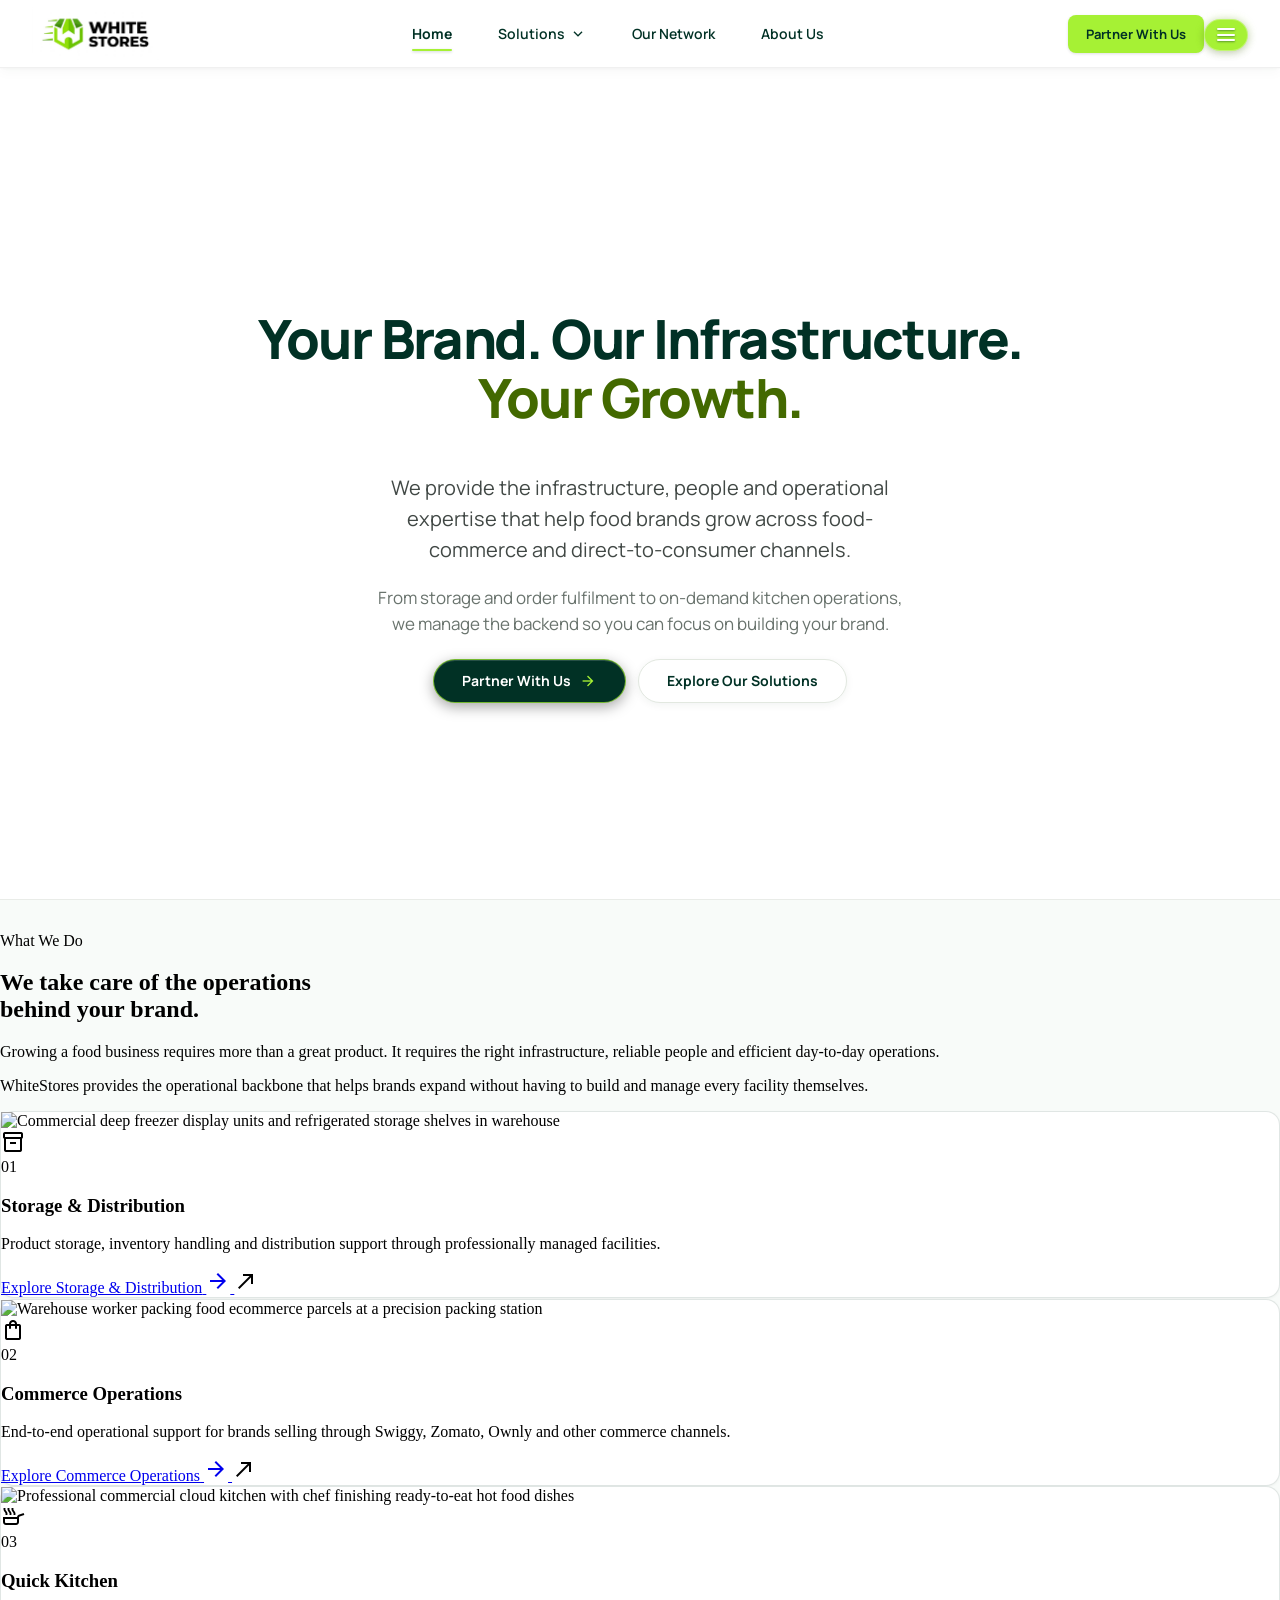
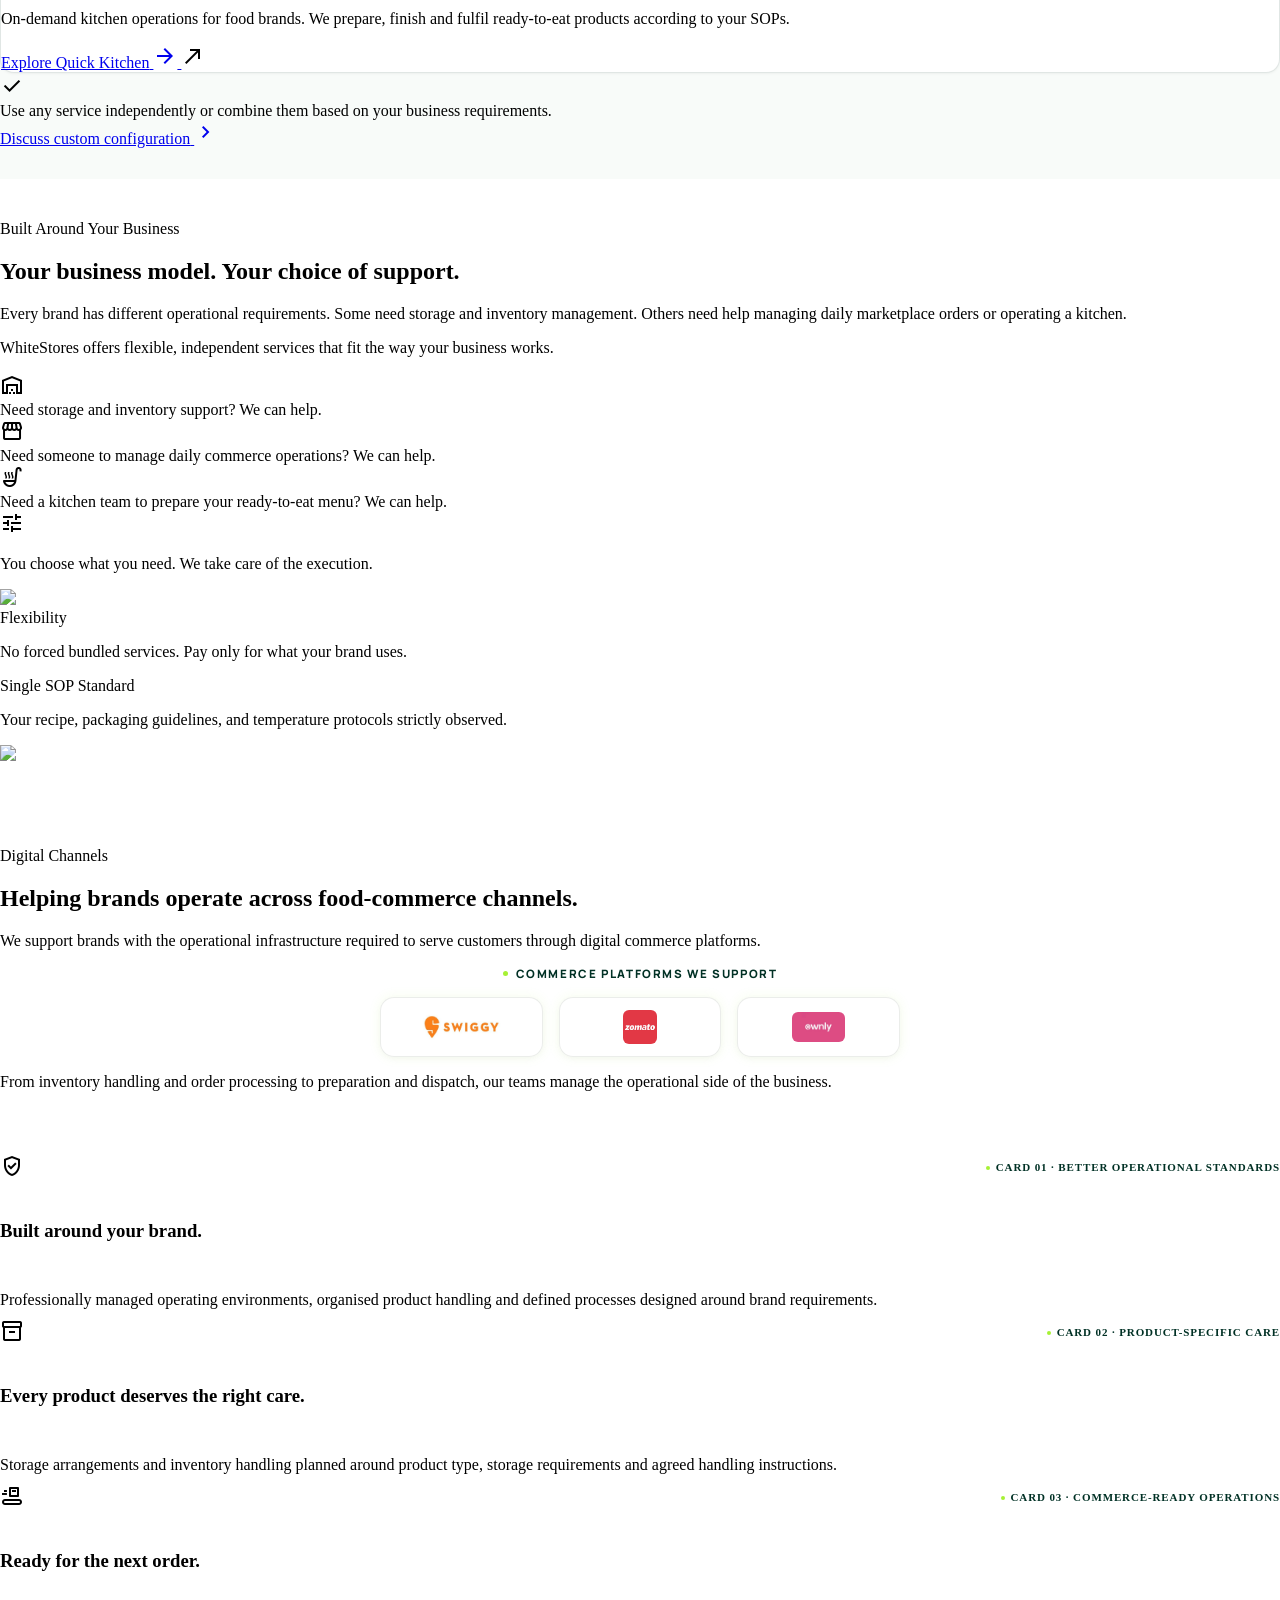
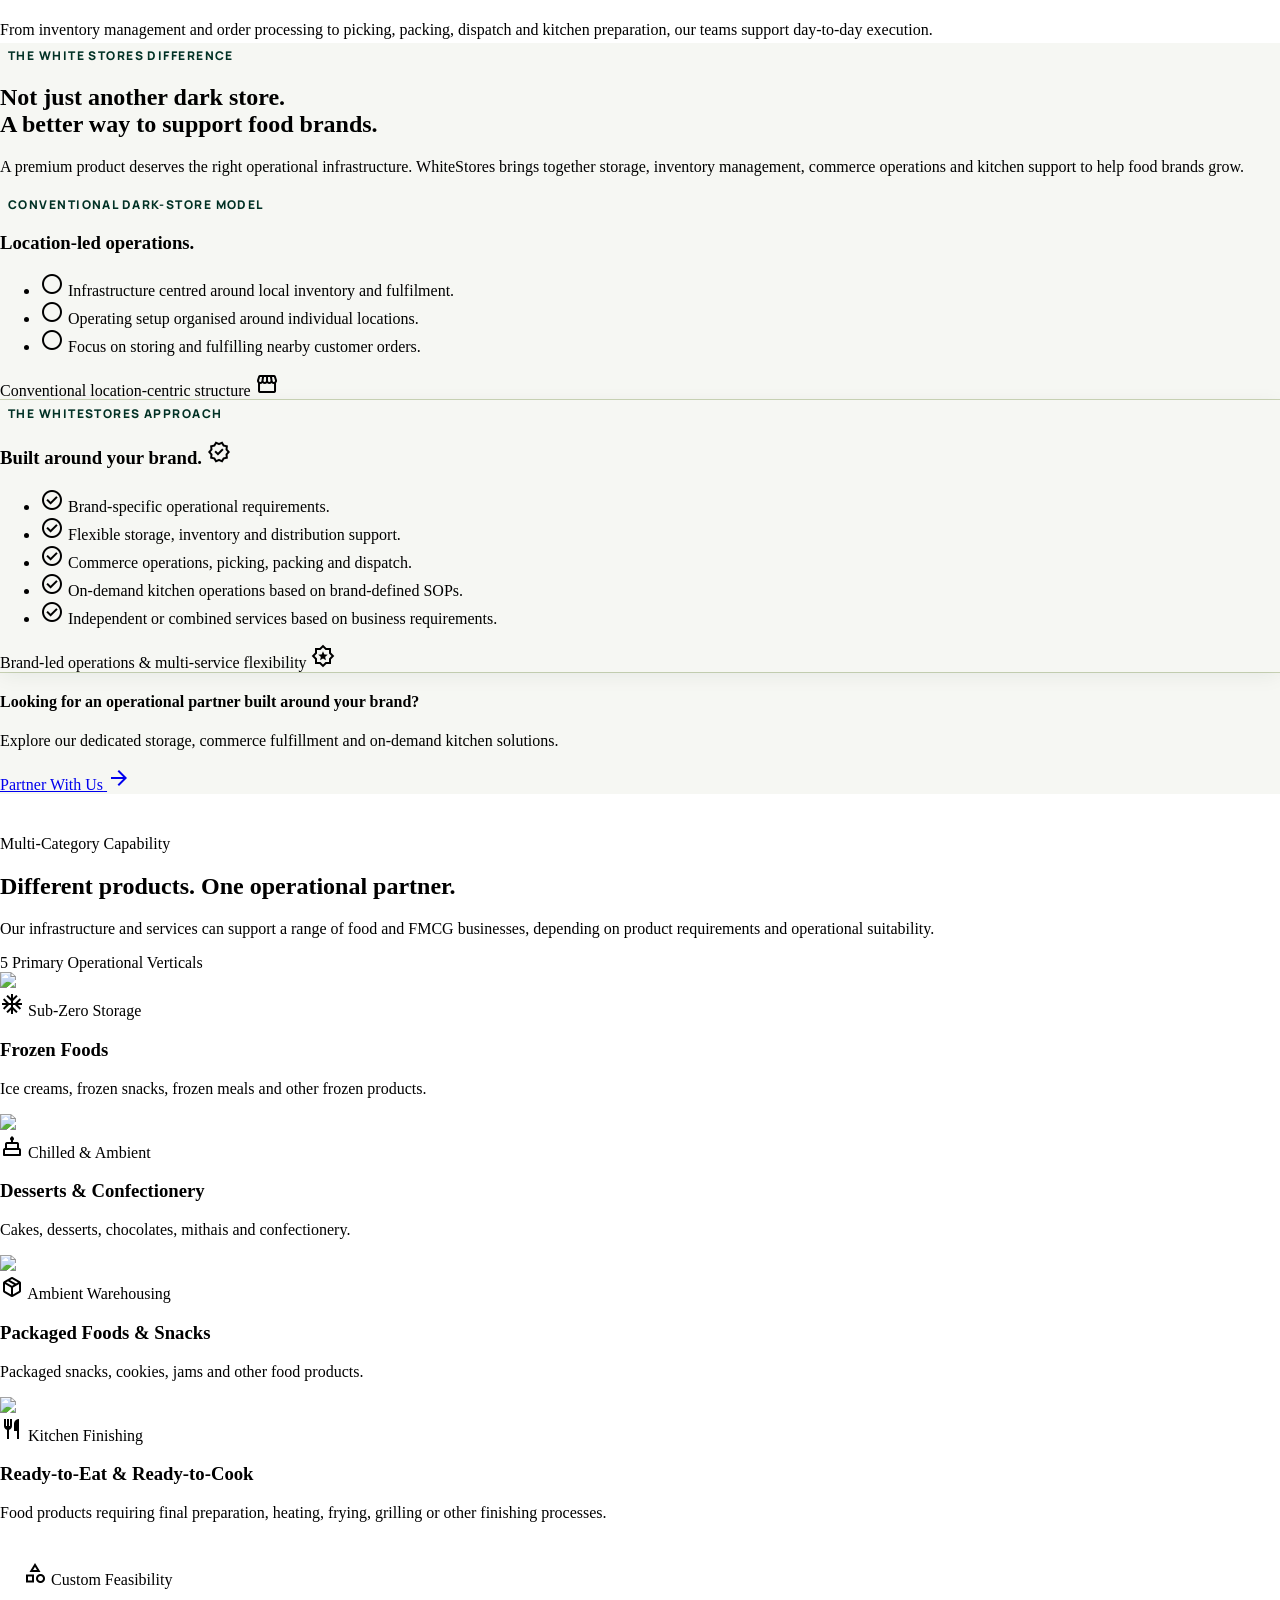
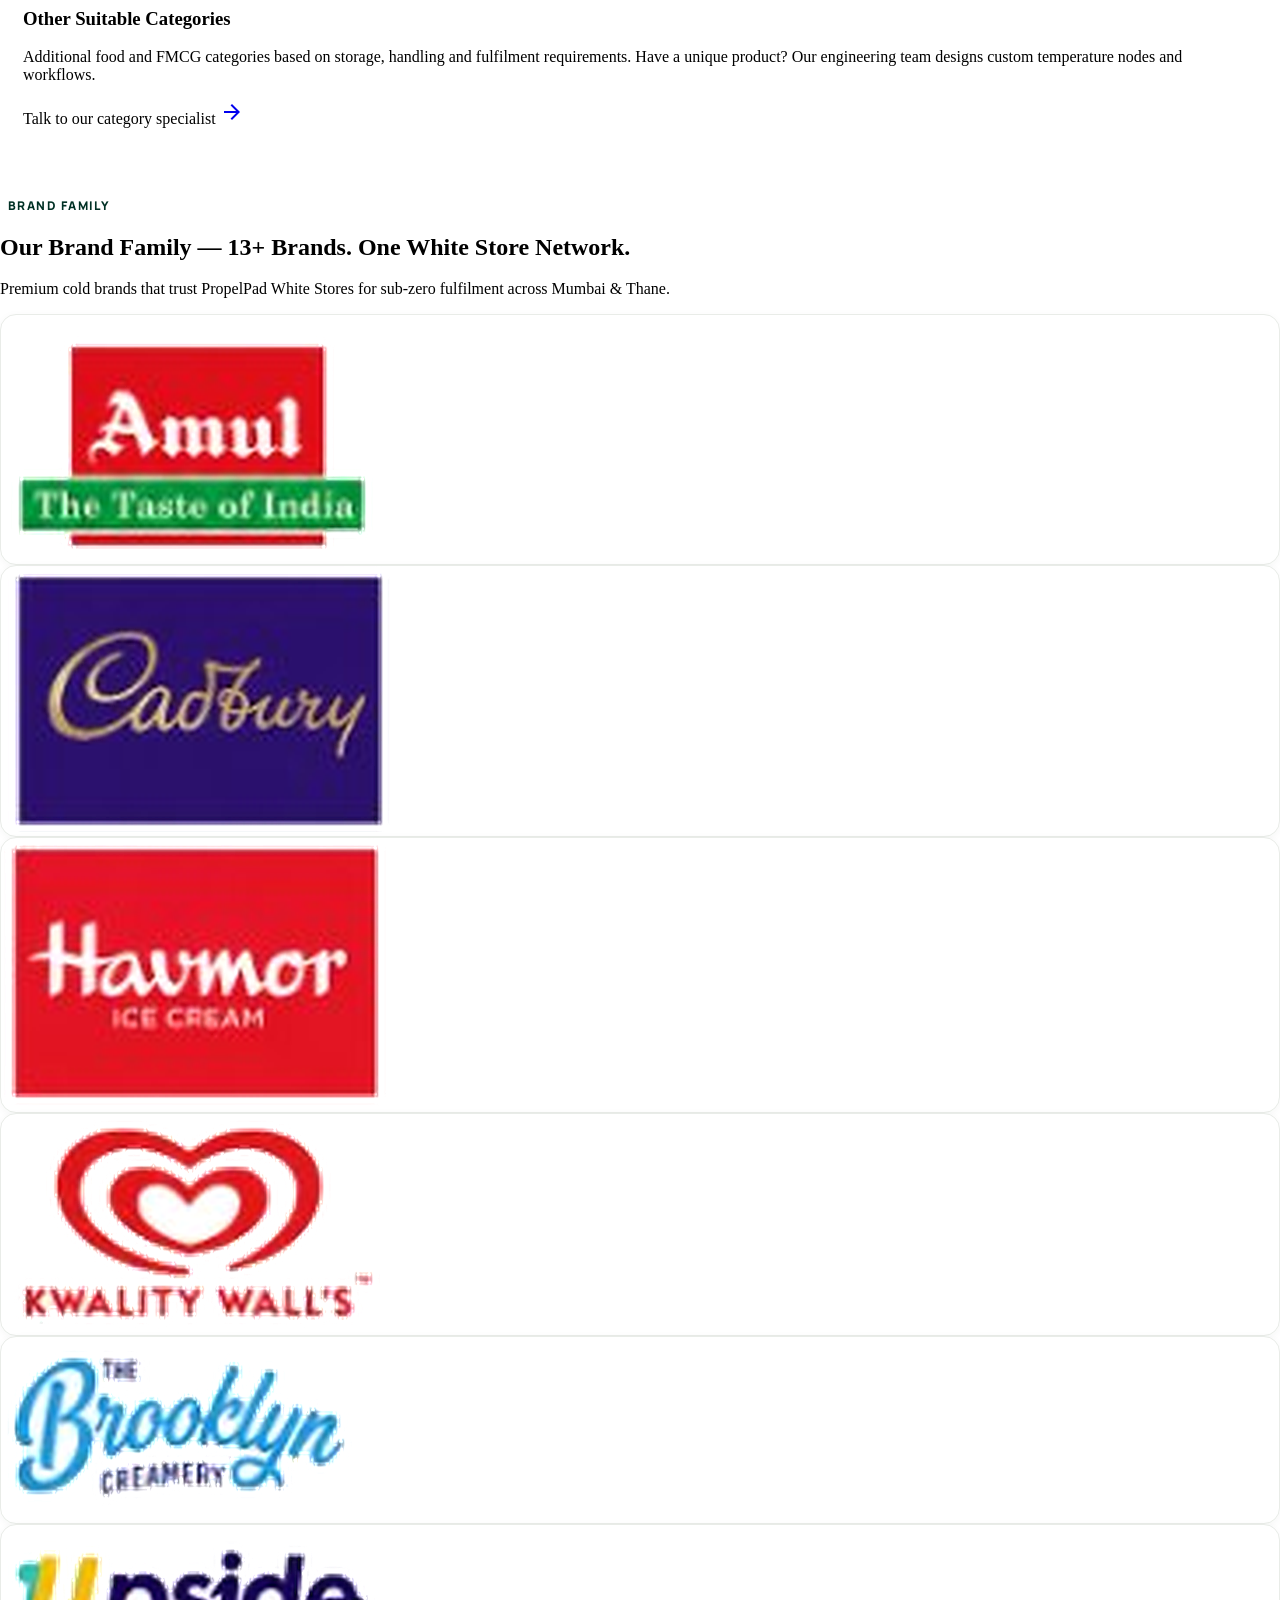
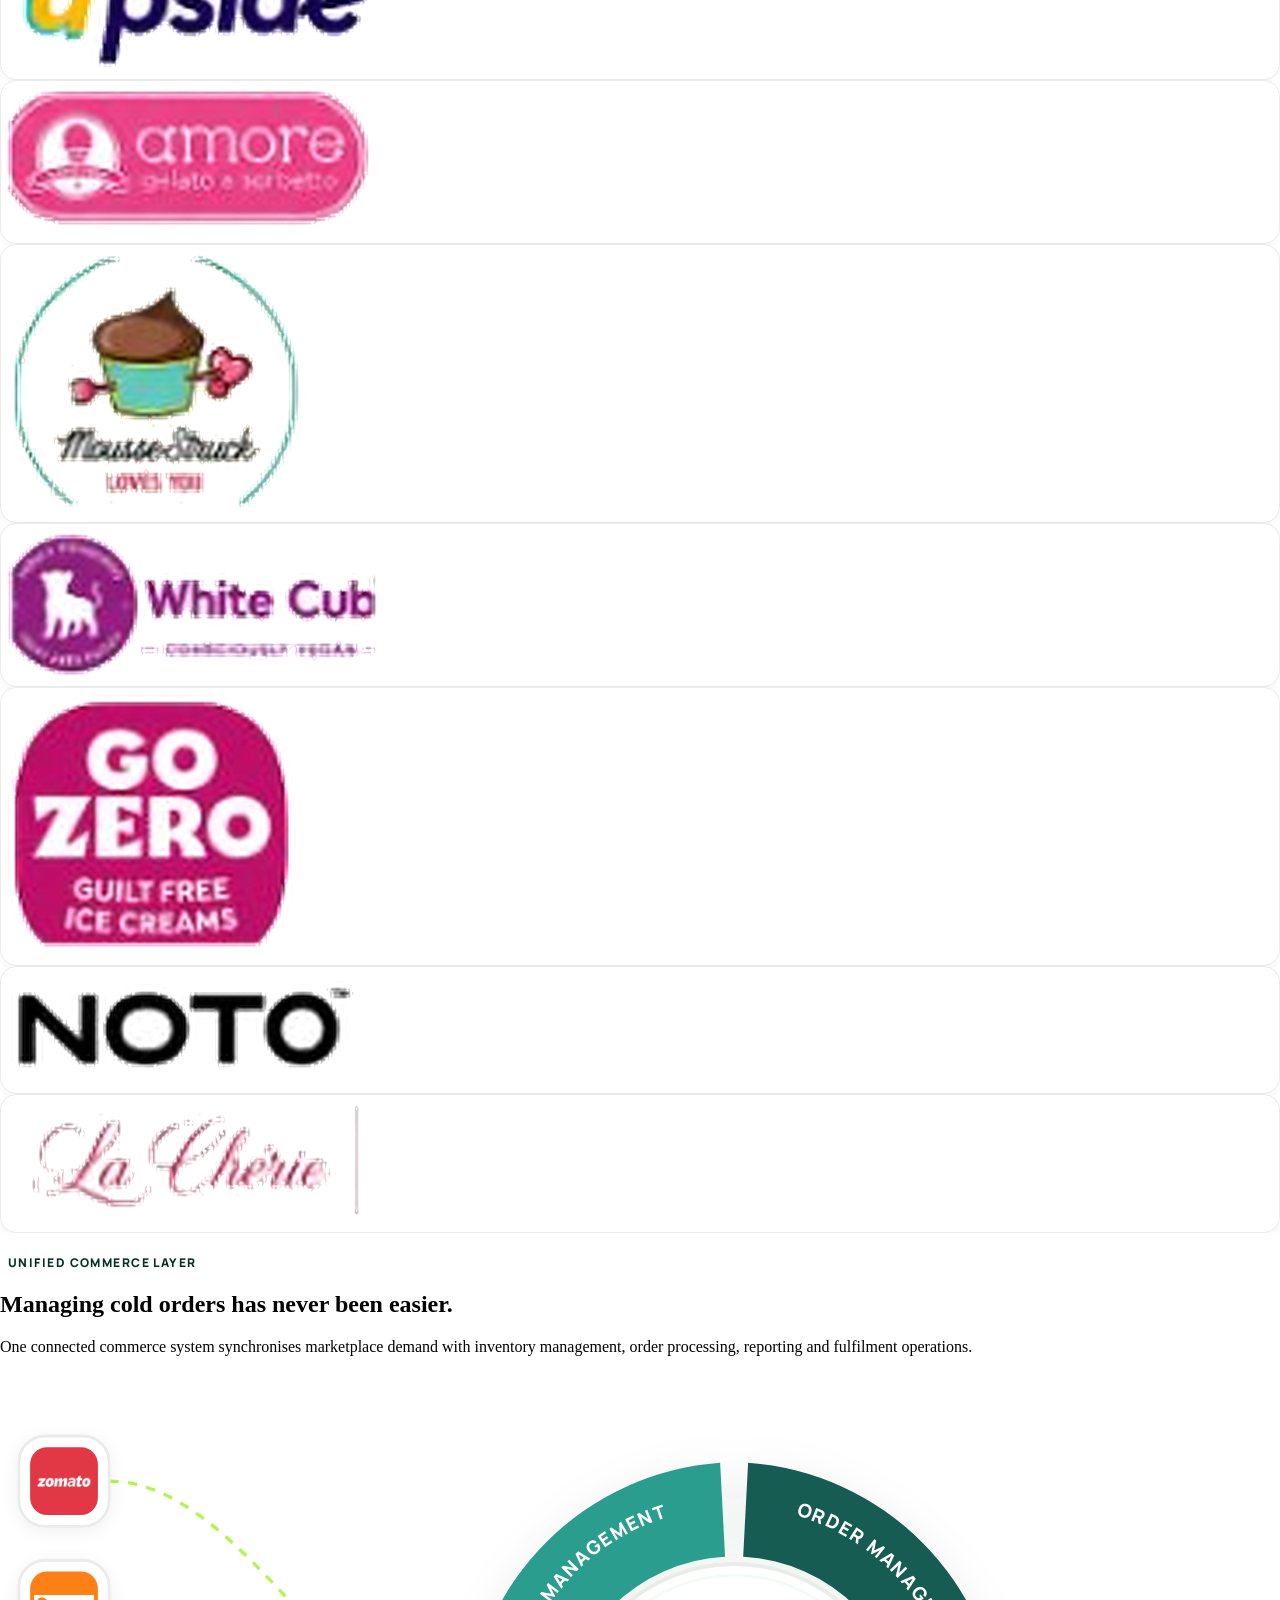
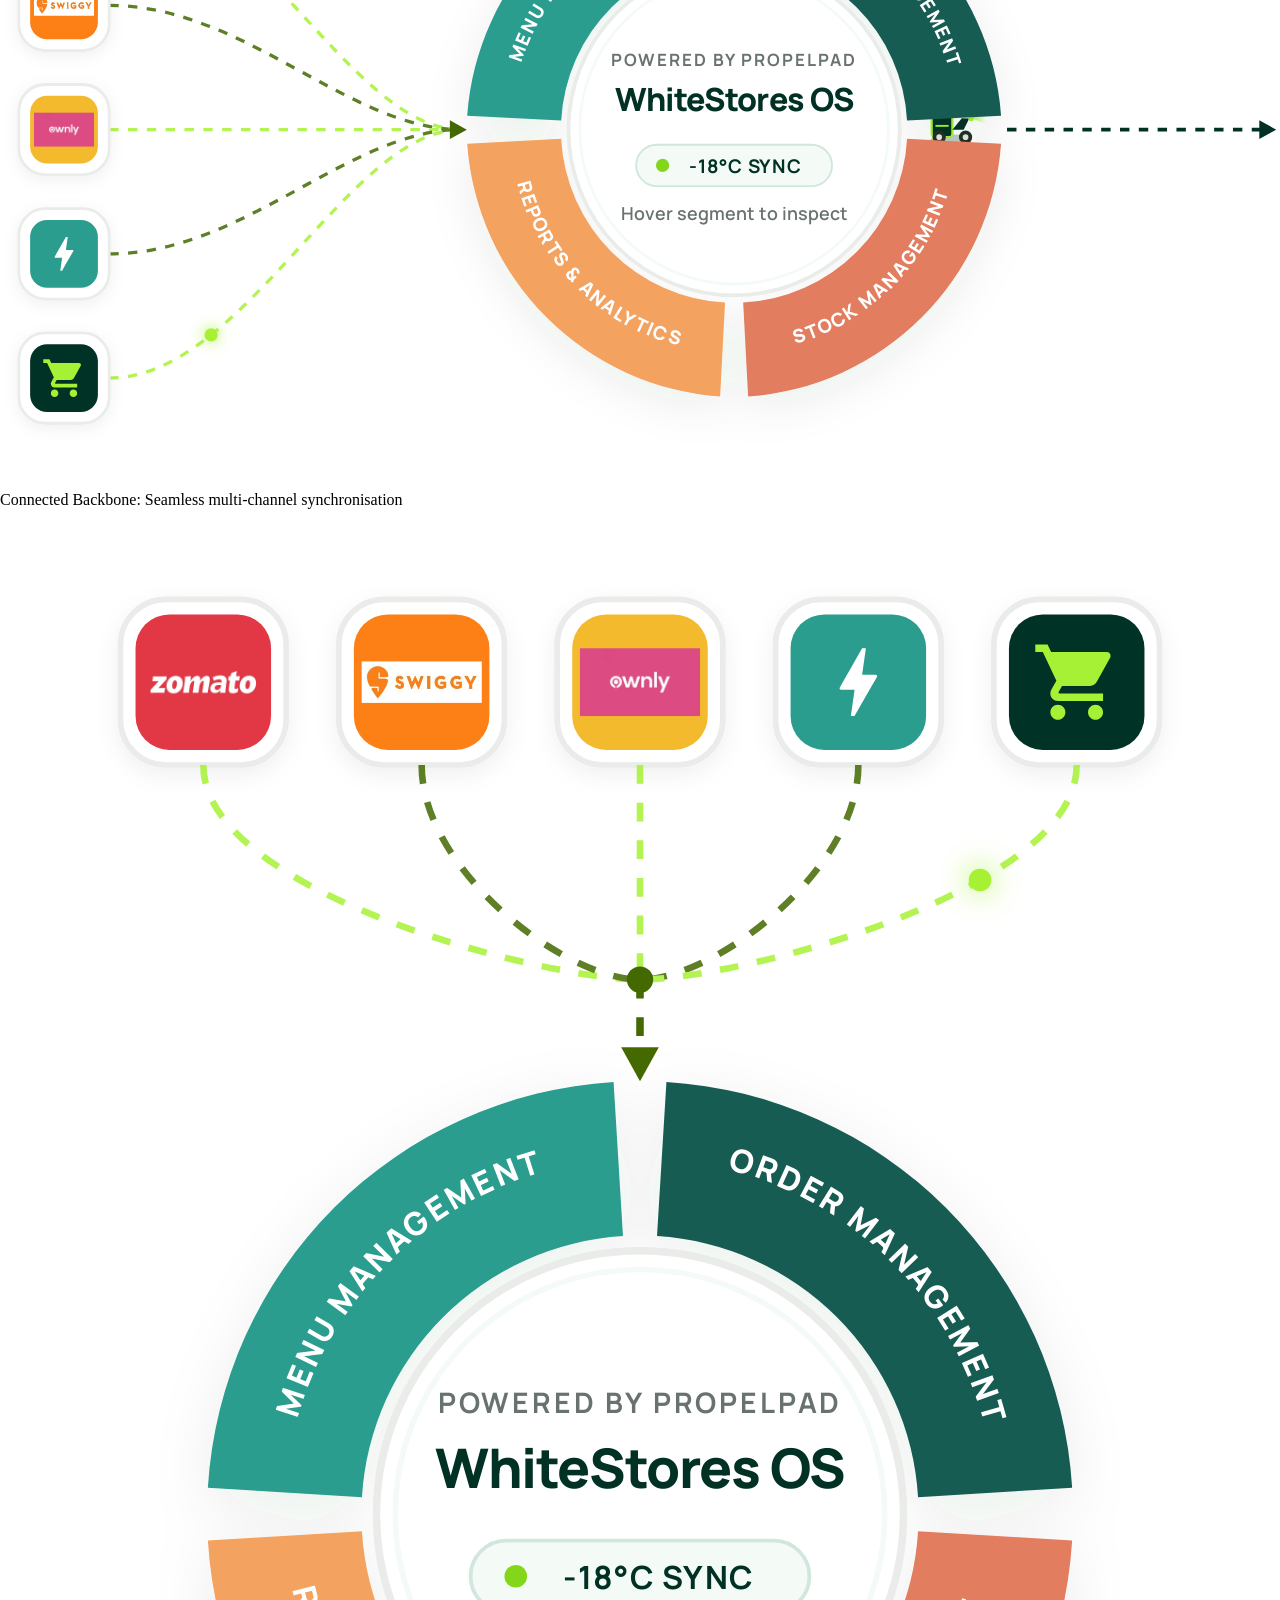
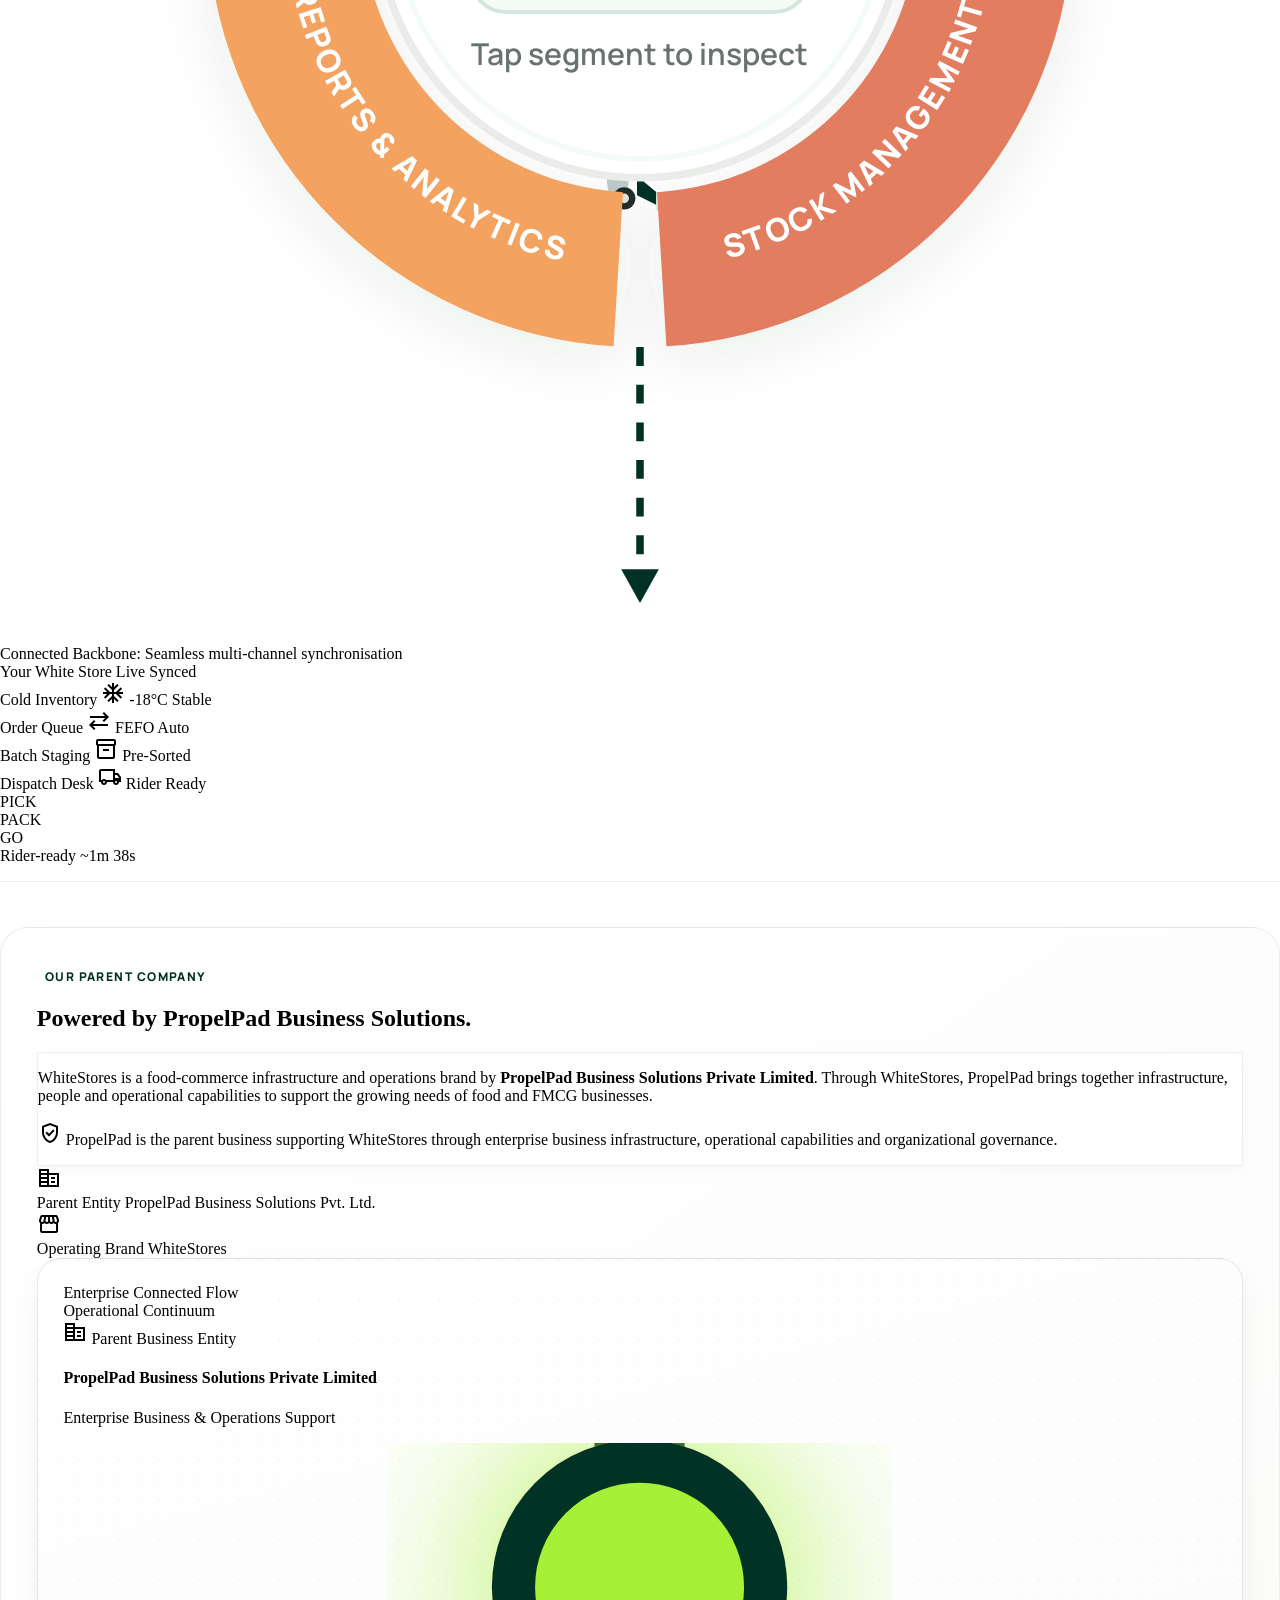
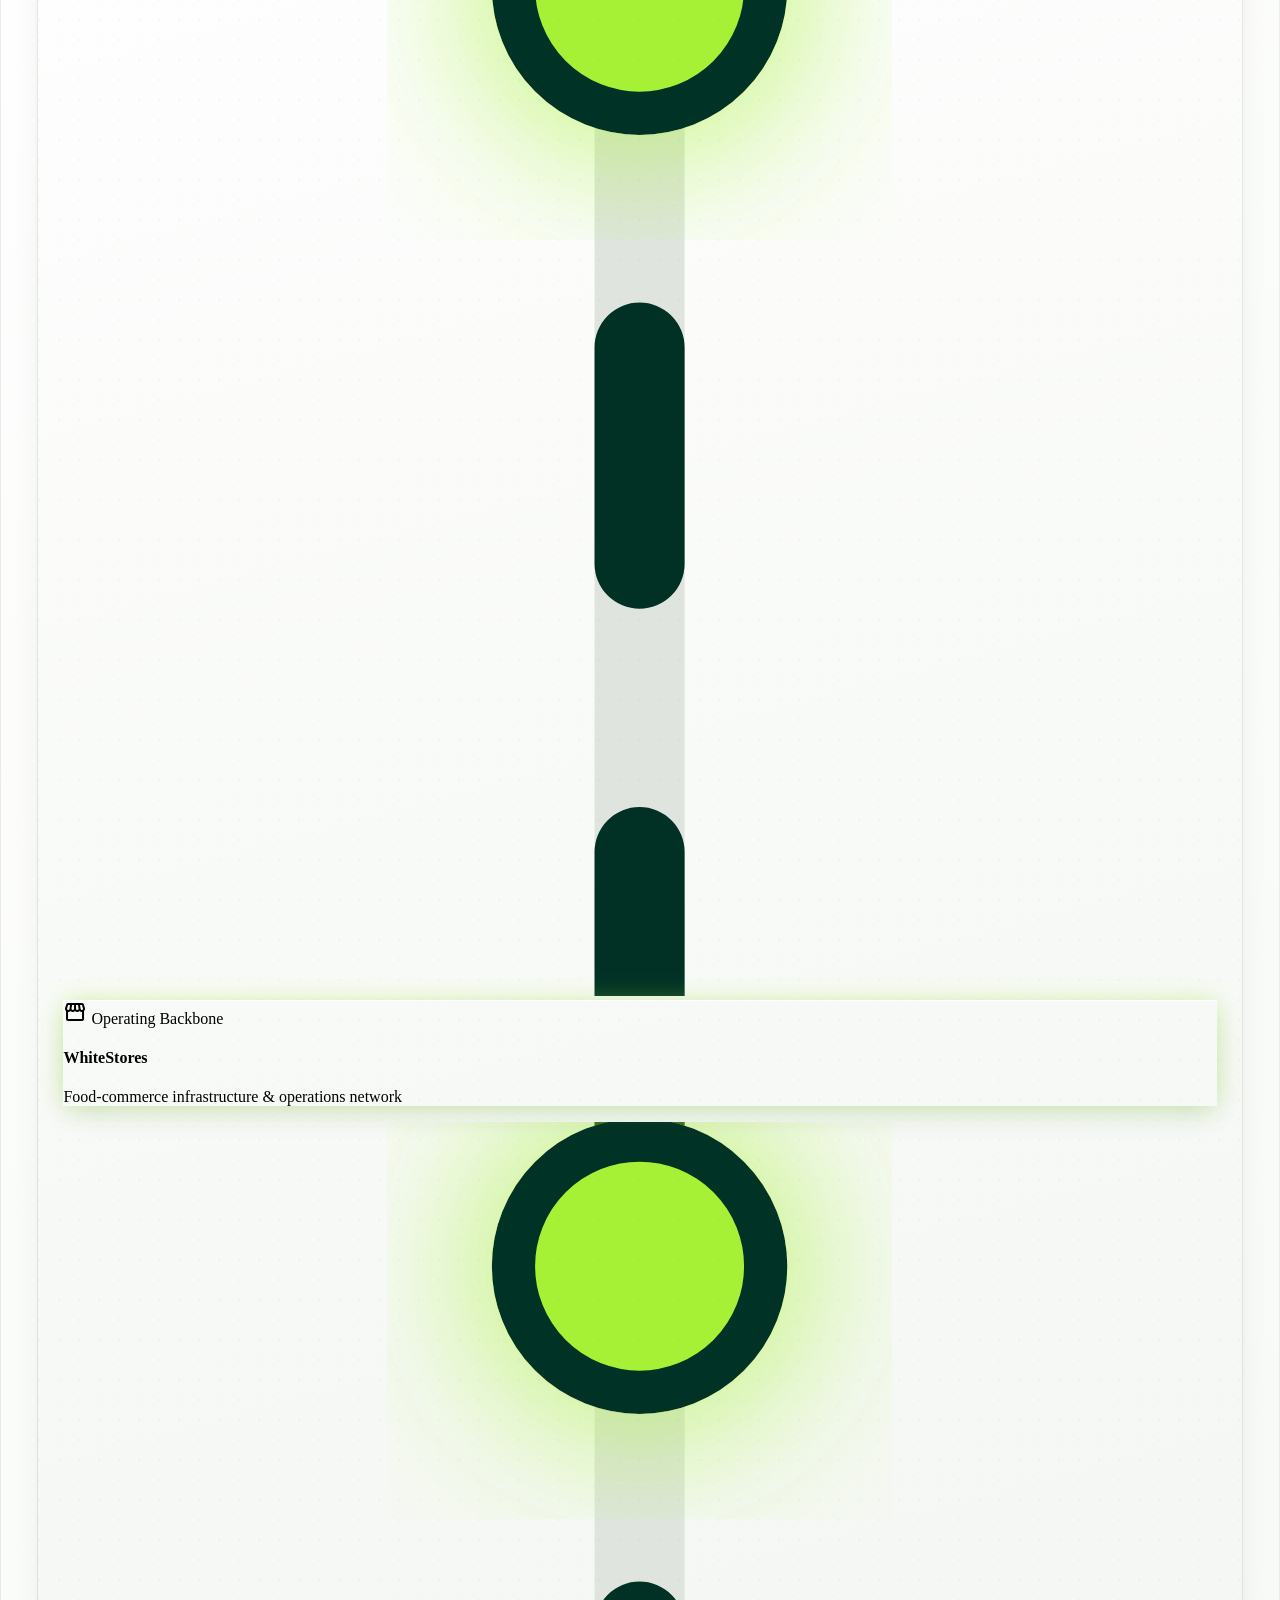
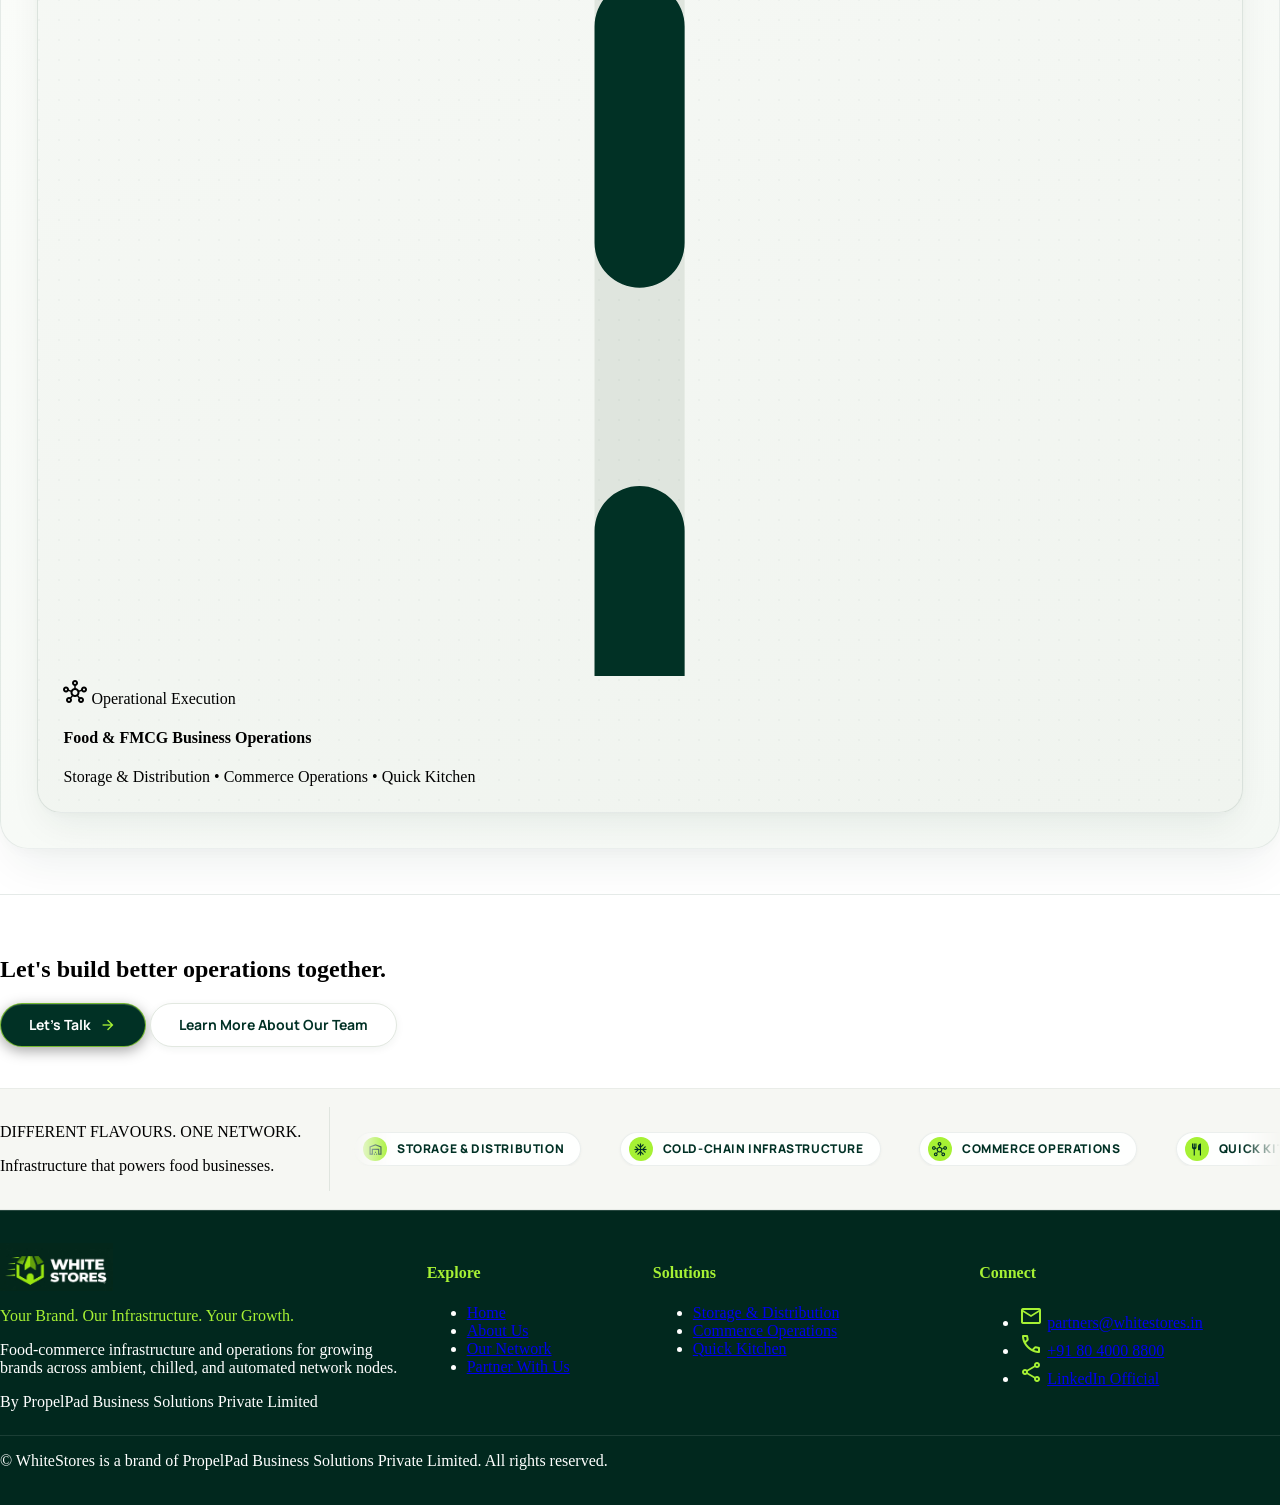
==== commit d74efeeb: "managing logos" ====
--- a/index.html
+++ b/index.html
@@ -114,14 +114,14 @@
       }
     }
   }
-}</script><link rel="stylesheet" href="css/style.css?v=compact-white-menu-1"/>
+}</script><link rel="stylesheet" href="css/style.css?v=ws-refine-blacklogo"/>
 </head><body class="bg-surface font-body-md text-on-surface antialiased"><header class="ws-navbar">
   <div class="ws-navbar-container">
     
     <!-- LEFT: Brand Logo (Original logo with lime-green mark and snowy-white text) -->
     <div class="ws-nav-col-left">
       <a class="flex items-center focus:outline-none focus-visible:ring-2 focus-visible:ring-[#A6F134] rounded" data-path="home" href="index.html" title="WhiteStores Home">
-        <img alt="WhiteStores" class="ws-nav-logo" src="assets/whitestores-logo.png"/>
+        <img alt="WhiteStores" class="ws-nav-logo" src="assets/whitestores-logo-navbar.jpg"/>
       </a>
     </div>
 
@@ -594,48 +594,48 @@
       </div>
 
       <!-- RIGHT SIDE – WHITE STORES (Visually Prominent) -->
-      <div class="ws-comparison-card ws-comparison-whitestores relative rounded-xl p-5 sm:p-6 lg:p-7 bg-surface-canvas border-2 border-accent-lime shadow-md hover:shadow-lg flex flex-col justify-between transition-all duration-300 relative overflow-hidden">
+      <div class="ws-comparison-card ws-comparison-whitestores relative rounded-xl p-5 sm:p-6 lg:p-7 bg-surface-canvas border-2 border-[#436900] shadow-md hover:shadow-lg flex flex-col justify-between transition-all duration-300 relative overflow-hidden">
         <div>
           <!-- Label -->
           <div class="ws-editorial-label inline-flex items-center gap-2 w-fit mb-3">
-            <span class="w-1.5 h-1.5 rounded-full bg-[#A6F134]"></span>
+            <span class="w-1.5 h-1.5 rounded-full bg-[#436900]"></span>
             <span class="text-[0.7rem] font-extrabold text-[#013125] uppercase tracking-wider">The WhiteStores Approach</span>
           </div>
 
           <!-- Heading -->
           <h3 class="text-lg sm:text-xl font-bold text-brand-deep-green tracking-tight mb-3 flex items-center gap-2">
             <span>Built around your brand.</span>
-            <span class="material-symbols-outlined text-secondary text-lg select-none">verified</span>
+            <span class="material-symbols-outlined text-[#436900] text-lg select-none">verified</span>
           </h3>
 
           <!-- Supporting Points (5 points) -->
           <ul class="space-y-2.5 text-text-primary text-xs sm:text-sm leading-relaxed">
             <li class="flex items-start gap-2.5">
-              <span class="material-symbols-outlined text-secondary text-base mt-0.5 select-none shrink-0">check_circle</span>
+              <span class="material-symbols-outlined text-[#436900] text-base mt-0.5 select-none shrink-0">check_circle</span>
               <span class="font-medium text-brand-deep-green">Brand-specific operational requirements.</span>
             </li>
             <li class="flex items-start gap-2.5">
-              <span class="material-symbols-outlined text-secondary text-base mt-0.5 select-none shrink-0">check_circle</span>
+              <span class="material-symbols-outlined text-[#436900] text-base mt-0.5 select-none shrink-0">check_circle</span>
               <span class="font-medium text-brand-deep-green">Flexible storage, inventory and distribution support.</span>
             </li>
             <li class="flex items-start gap-2.5">
-              <span class="material-symbols-outlined text-secondary text-base mt-0.5 select-none shrink-0">check_circle</span>
+              <span class="material-symbols-outlined text-[#436900] text-base mt-0.5 select-none shrink-0">check_circle</span>
               <span class="font-medium text-brand-deep-green">Commerce operations, picking, packing and dispatch.</span>
             </li>
             <li class="flex items-start gap-2.5">
-              <span class="material-symbols-outlined text-secondary text-base mt-0.5 select-none shrink-0">check_circle</span>
+              <span class="material-symbols-outlined text-[#436900] text-base mt-0.5 select-none shrink-0">check_circle</span>
               <span class="font-medium text-brand-deep-green">On-demand kitchen operations based on brand-defined SOPs.</span>
             </li>
             <li class="flex items-start gap-2.5">
-              <span class="material-symbols-outlined text-secondary text-base mt-0.5 select-none shrink-0">check_circle</span>
+              <span class="material-symbols-outlined text-[#436900] text-base mt-0.5 select-none shrink-0">check_circle</span>
               <span class="font-medium text-brand-deep-green">Independent or combined services based on business requirements.</span>
             </li>
           </ul>
         </div>
 
-        <div class="mt-5 pt-3 border-t border-accent-lime/40 text-[0.7rem] font-semibold text-secondary flex items-center justify-between">
+        <div class="mt-5 pt-3 border-t border-[#436900]/30 text-[0.7rem] font-semibold text-[#436900] flex items-center justify-between">
           <span>Brand-led operations &amp; multi-service flexibility</span>
-          <span class="material-symbols-outlined text-secondary text-sm select-none">award_star</span>
+          <span class="material-symbols-outlined text-[#436900] text-sm select-none">award_star</span>
         </div>
       </div>
 
@@ -902,12 +902,6 @@
               <clipPath id="ws-clip-swiggy"><rect x="18" y="108" width="32" height="32" rx="7" /></clipPath>
               <clipPath id="ws-clip-ownly"><rect x="18" y="174" width="32" height="32" rx="7" /></clipPath>
             </defs>
-
-            <!-- CHANNELS IN Header Label in SVG -->
-            <g transform="translate(10, 16)">
-              <circle cx="4" cy="5" r="3" fill="#A6F134" />
-              <text x="13" y="8.5" font-family="'Manrope', sans-serif" font-size="10" font-weight="800" letter-spacing="0.12em" fill="#013125">CHANNELS IN</text>
-            </g>
 
             <!-- 5 Connecting Dotted Lines: Directly from each logo card right edge (x=58) to Hub Entrance (x=245, y=190) -->
             <g stroke="#A6F134" stroke-width="1.75" fill="none" opacity="0.85">
@@ -1094,12 +1088,6 @@
               <clipPath id="ws-clip-ownly-m"><rect x="154" y="30" width="32" height="32" rx="7" /></clipPath>
             </defs>
 
-            <!-- CHANNELS IN Header Label in SVG -->
-            <g transform="translate(122, 14)">
-              <circle cx="3" cy="4.5" r="3" fill="#A6F134" />
-              <text x="12" y="8" font-family="'Manrope', sans-serif" font-size="9.5" font-weight="800" letter-spacing="0.12em" fill="#013125">CHANNELS IN</text>
-            </g>
-
             <!-- 5 Channels In Logo Containers in a Single Horizontal Row (Logos Only, No Names/Labels) -->
             <!-- 1. Zomato (cx=54) -->
             <g class="ws-channel-card" filter="url(#ws-card-shadow-m)">
@@ -1259,12 +1247,8 @@
 
       </div>
 
-      <!-- Right Column: WHITESTORES OUT (lg:col-span-4) -->
-      <div class="lg:col-span-4 flex flex-col gap-1 sm:gap-1.5">
-        <div class="flex items-center justify-center lg:justify-start gap-1.5 mb-0.5 lg:mb-1">
-          <span class="w-1.5 h-1.5 rounded-full bg-[#A6F134]"></span>
-          <span class="text-[10px] sm:text-[11px] font-bold uppercase tracking-widest text-[#013125]">WhiteStores Out</span>
-        </div>
+      <!-- Right Column: WhiteStores Out Fulfillment Dashboard (lg:col-span-4) -->
+      <div class="lg:col-span-4 flex flex-col justify-center">
 
         <!-- Fulfillment Dashboard Card -->
         <div class="bg-white rounded-xl lg:rounded-2xl p-2.5 sm:p-3 lg:p-3.5 border border-[#E9ECE8] shadow-sm flex flex-col gap-1.5 sm:gap-2 hover:shadow-md transition-shadow">
@@ -1715,7 +1699,7 @@
         <!-- COLUMN 1: Brand (4 cols on lg ~ 1.33fr) -->
         <div class="lg:col-span-4 flex flex-col items-start gap-2">
           <a class="inline-block focus:outline-none focus-visible:ring-2 focus-visible:ring-[#A6F134] rounded" data-path="home" href="index.html">
-            <img alt="WhiteStores" class="h-8 md:h-9 w-auto object-contain block" src="assets/whitestores-logo.png"/>
+            <img alt="WhiteStores" class="ws-footer-logo h-11 md:h-12 w-auto object-contain block" src="assets/whitestores-logo-footer.jpg"/>
           </a>
           <p class="text-sm font-bold text-[#A6F134] ws-footer-lime leading-snug">Your Brand. Our Infrastructure. Your Growth.</p>
           <p class="text-xs text-white/70 leading-relaxed max-w-sm">
@@ -1783,7 +1767,7 @@
   <!-- Mobile Header -->
   <div class="ws-mobile-header">
     <a aria-label="WhiteStores Home" class="focus:outline-none" href="index.html">
-      <img alt="WhiteStores" class="ws-mobile-logo" src="assets/whitestores-logo.png"/>
+      <img alt="WhiteStores" class="ws-mobile-logo" src="assets/whitestores-logo-navbar.jpg"/>
     </a>
     <button aria-label="Close navigation" class="ws-close-btn" id="ws-close-menu" type="button">
       <span class="material-symbols-outlined text-[24px]">close</span>
--- a/css/style.css
+++ b/css/style.css
@@ -1098,19 +1098,20 @@
 /* Reduced Logo (10-12% smaller display size) */
 
 .ws-nav-logo {
-  height: 38px;
-  max-height: 38px;
+  height: 48px;
+  max-height: 48px;
   width: auto;
   object-fit: contain;
   display: block;
-  filter: drop-shadow(0 1px 2px rgba(1, 49, 37, 0.85)) drop-shadow(0 2px 5px rgba(0, 0, 0, 0.65));
+  mix-blend-mode: multiply;
+  filter: none !important;
   transition: opacity 0.2s ease, transform 0.2s ease;
 }
 
 @media (min-width: 1024px) {
   .ws-nav-logo {
-    height: 40px;
-    max-height: 40px;
+    height: 54px;
+    max-height: 54px;
   }
 }
 
@@ -1920,6 +1921,26 @@
 
 
 
+.ws-footer-logo {
+  height: 44px;
+  max-height: 44px;
+  width: auto;
+  object-fit: contain;
+  display: block;
+  transition: opacity 0.2s ease;
+}
+
+@media (min-width: 768px) {
+  .ws-footer-logo {
+    height: 48px;
+    max-height: 48px;
+  }
+}
+
+.ws-footer-logo:hover {
+  opacity: 0.92;
+}
+
 /* WhiteStores Footer Brand color fallbacks */
 
 .ws-footer-lime {
@@ -1991,13 +2012,13 @@
 }
 
 .ws-comparison-whitestores {
-  border-color: #A6F134 !important;
-  box-shadow: 0 4px 20px -2px rgba(1, 49, 37, 0.08), 0 0 0 1px rgba(166, 241, 52, 0.35);
+  border-color: #436900 !important;
+  box-shadow: 0 4px 20px -2px rgba(1, 49, 37, 0.08), 0 0 0 1px rgba(67, 105, 0, 0.25);
 }
 
 .ws-comparison-whitestores:hover {
-  border-color: #8ce411 !important;
-  box-shadow: 0 8px 24px -4px rgba(1, 49, 37, 0.12), 0 0 0 1.5px rgba(166, 241, 52, 0.6);
+  border-color: #365400 !important;
+  box-shadow: 0 8px 24px -4px rgba(1, 49, 37, 0.12), 0 0 0 1.5px rgba(67, 105, 0, 0.5);
   transform: translateY(-2px);
 }
 
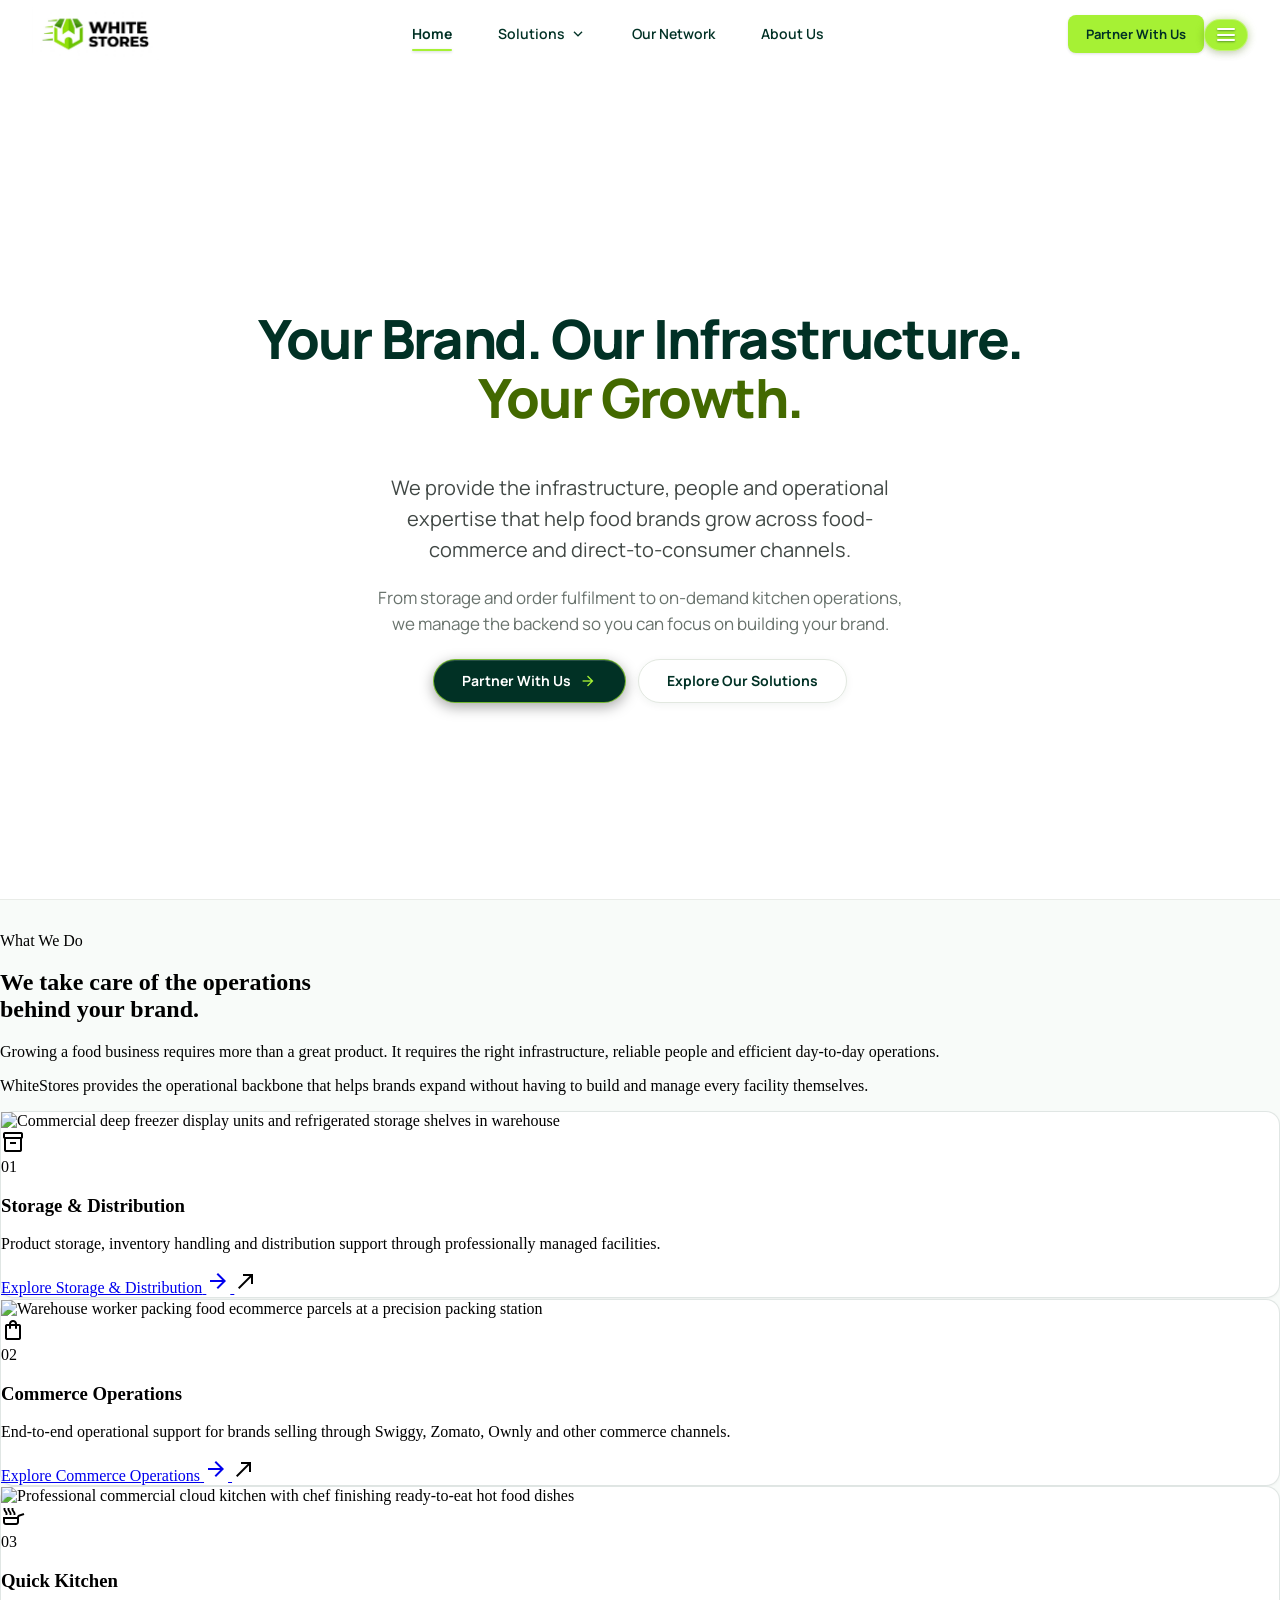
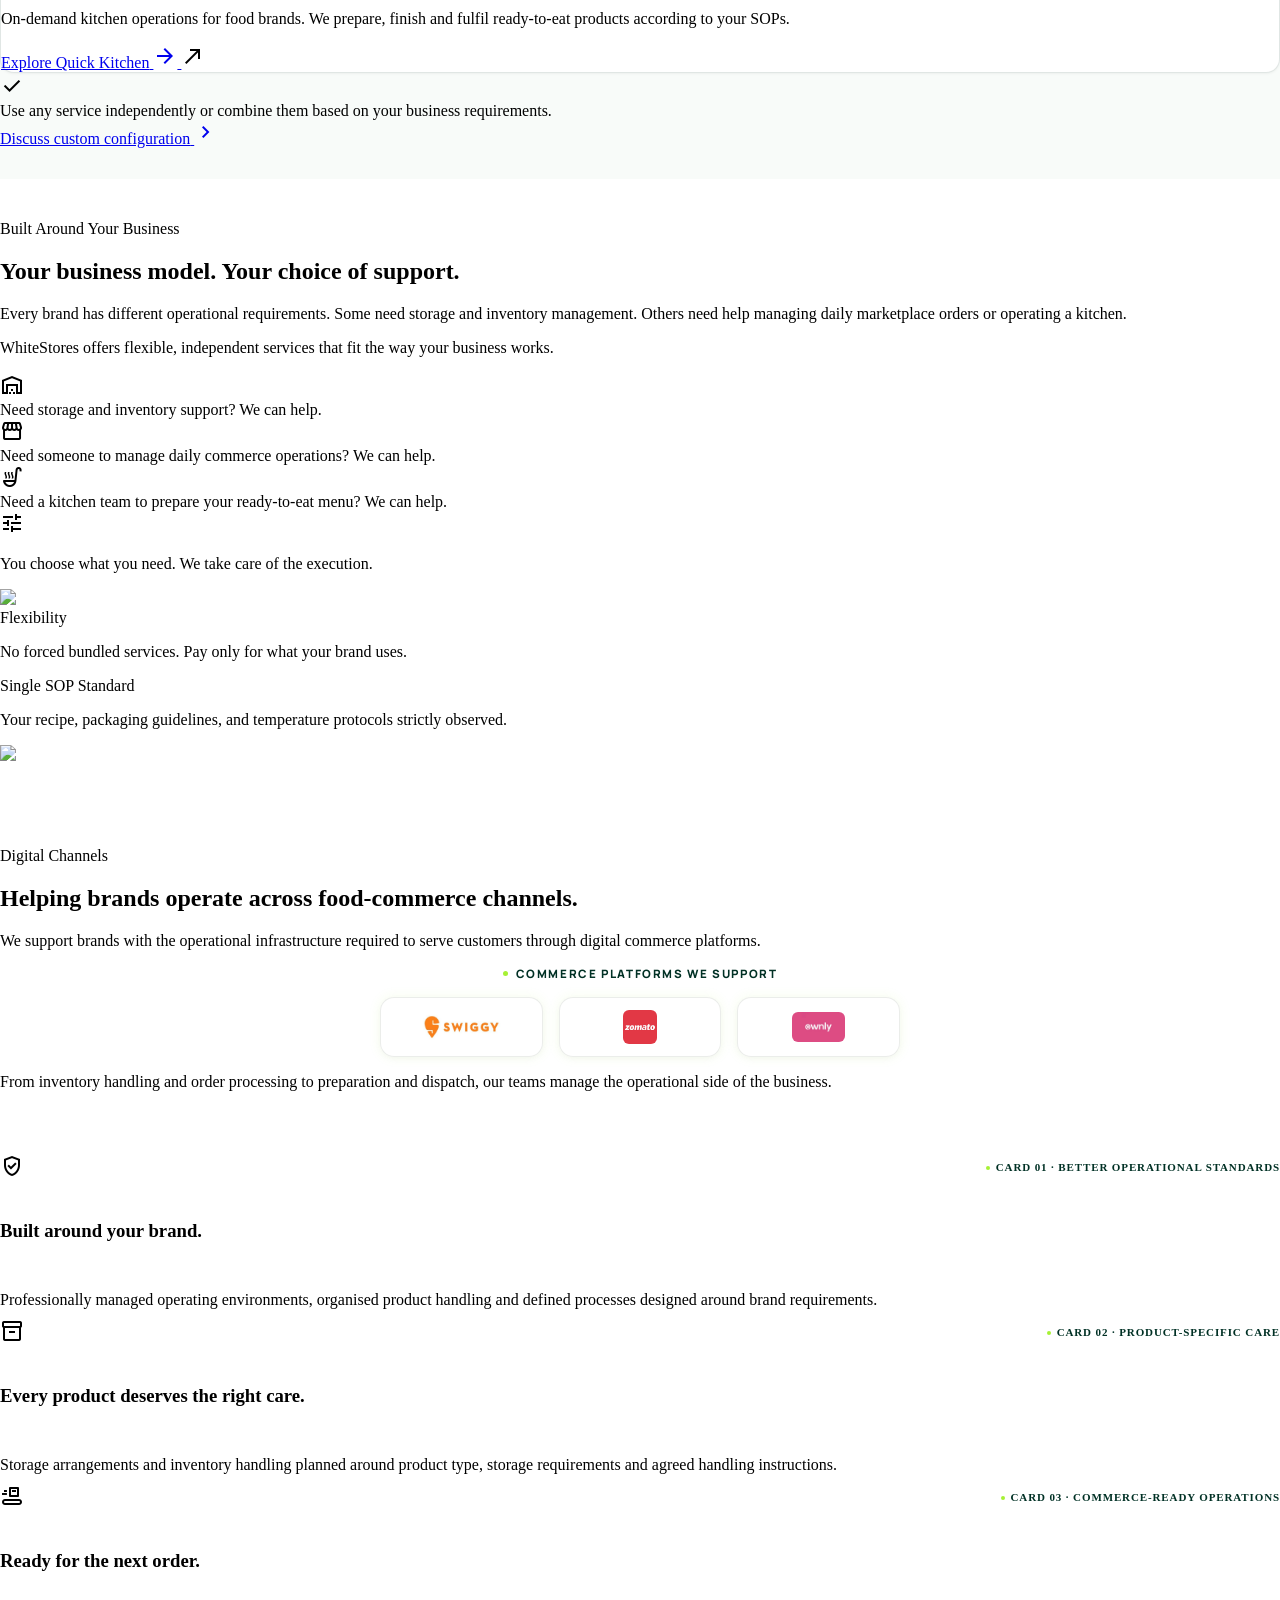
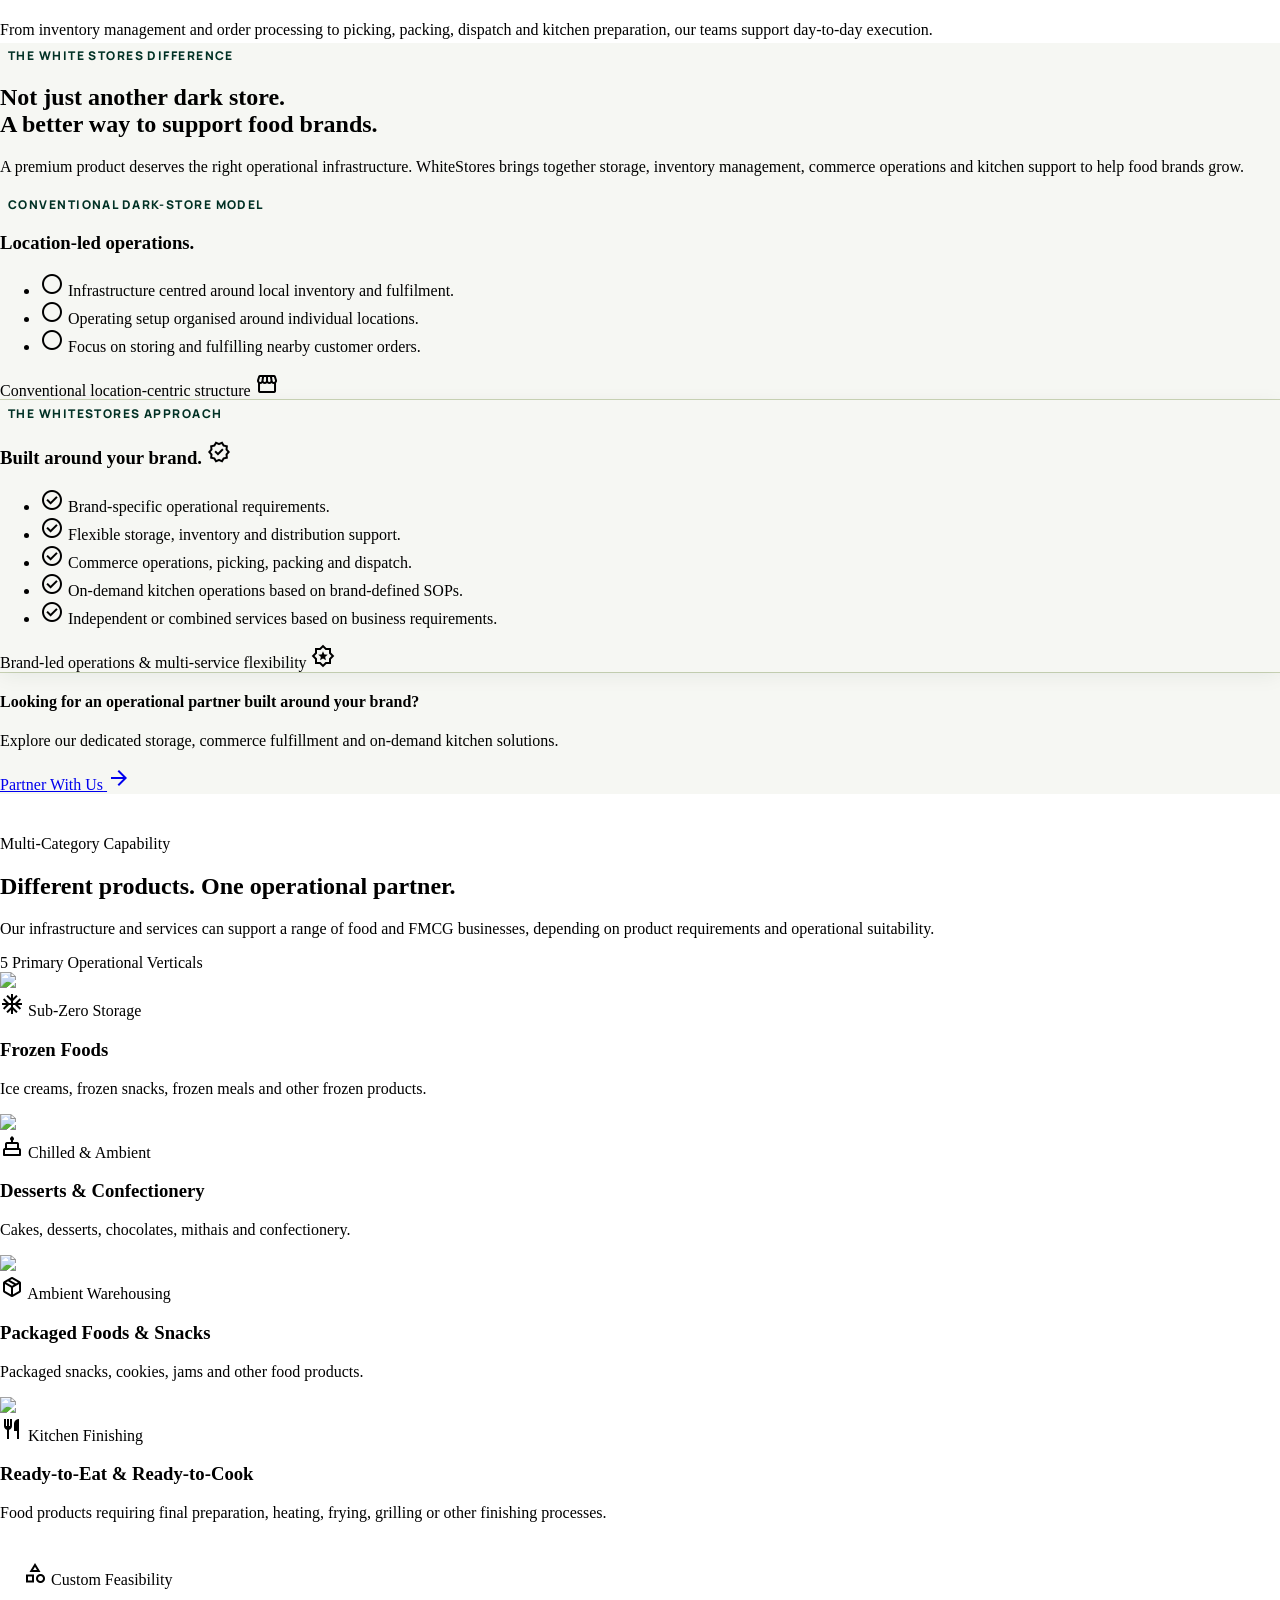
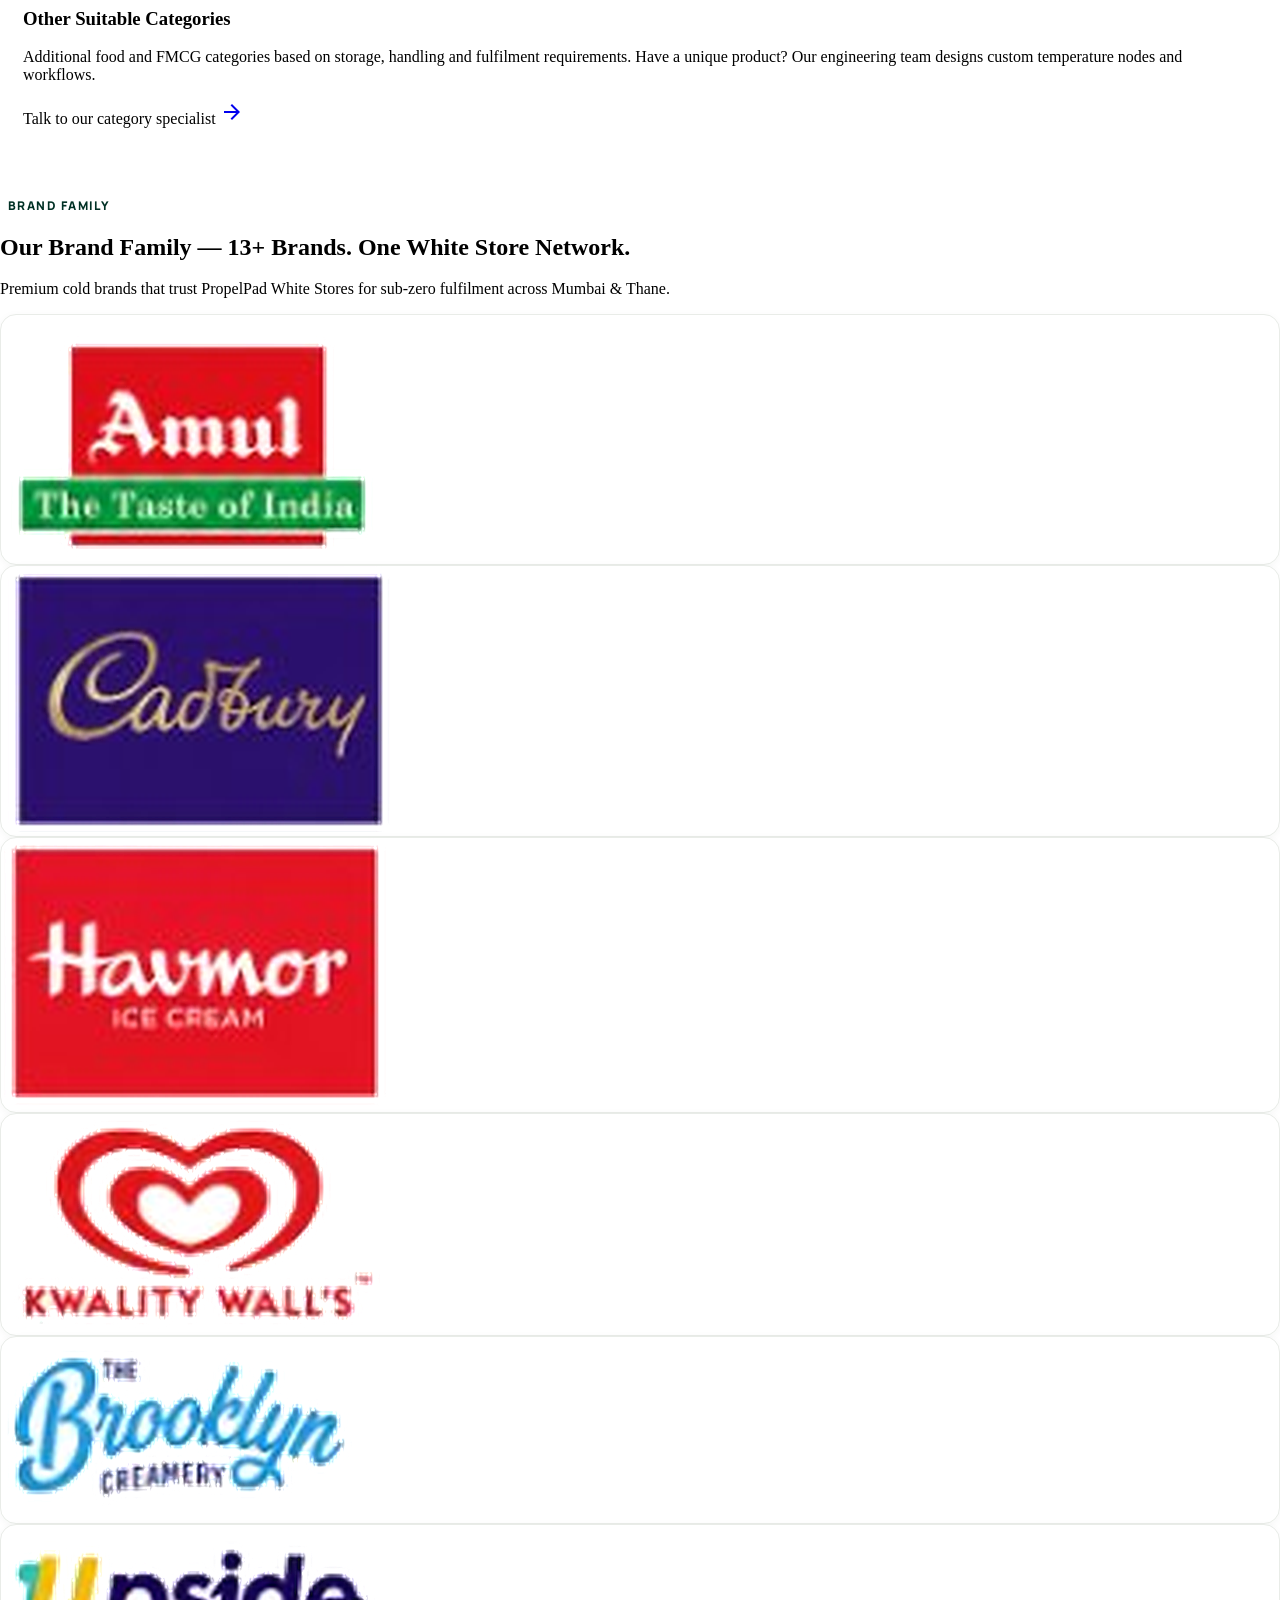
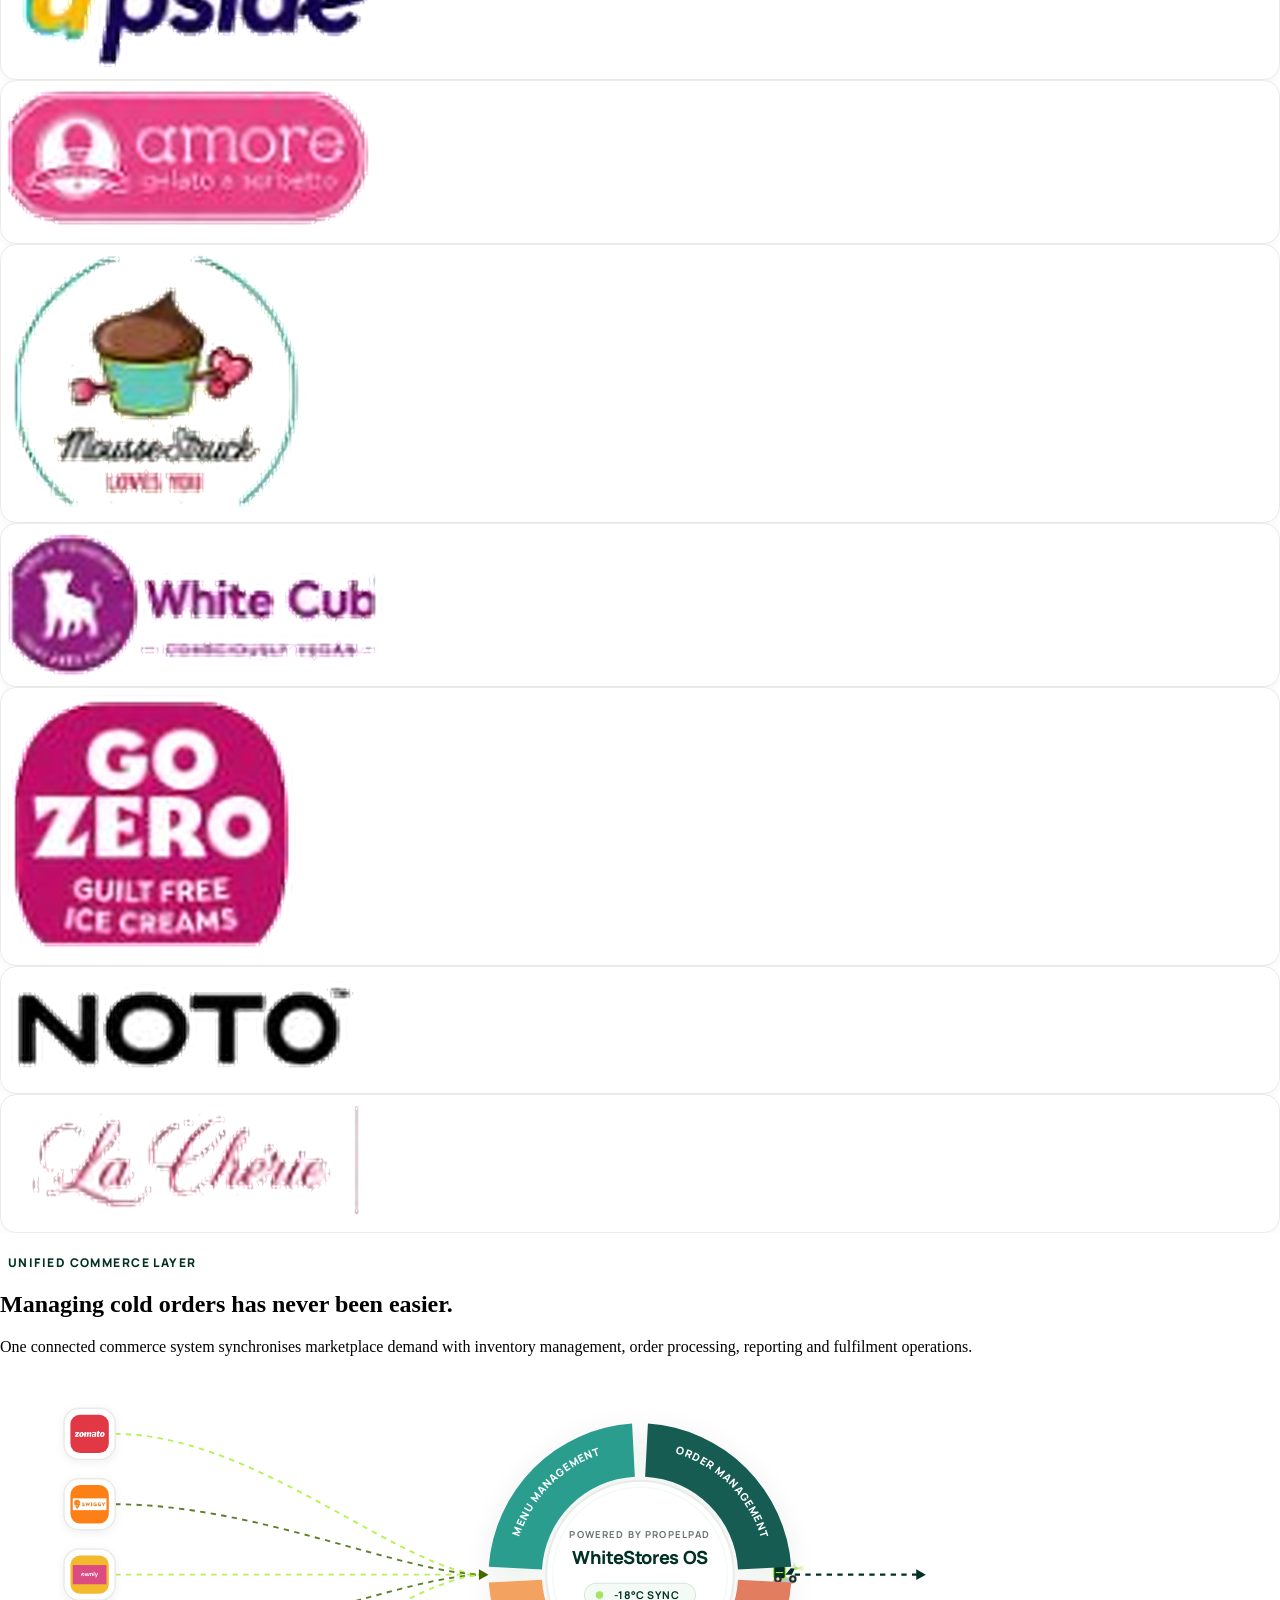
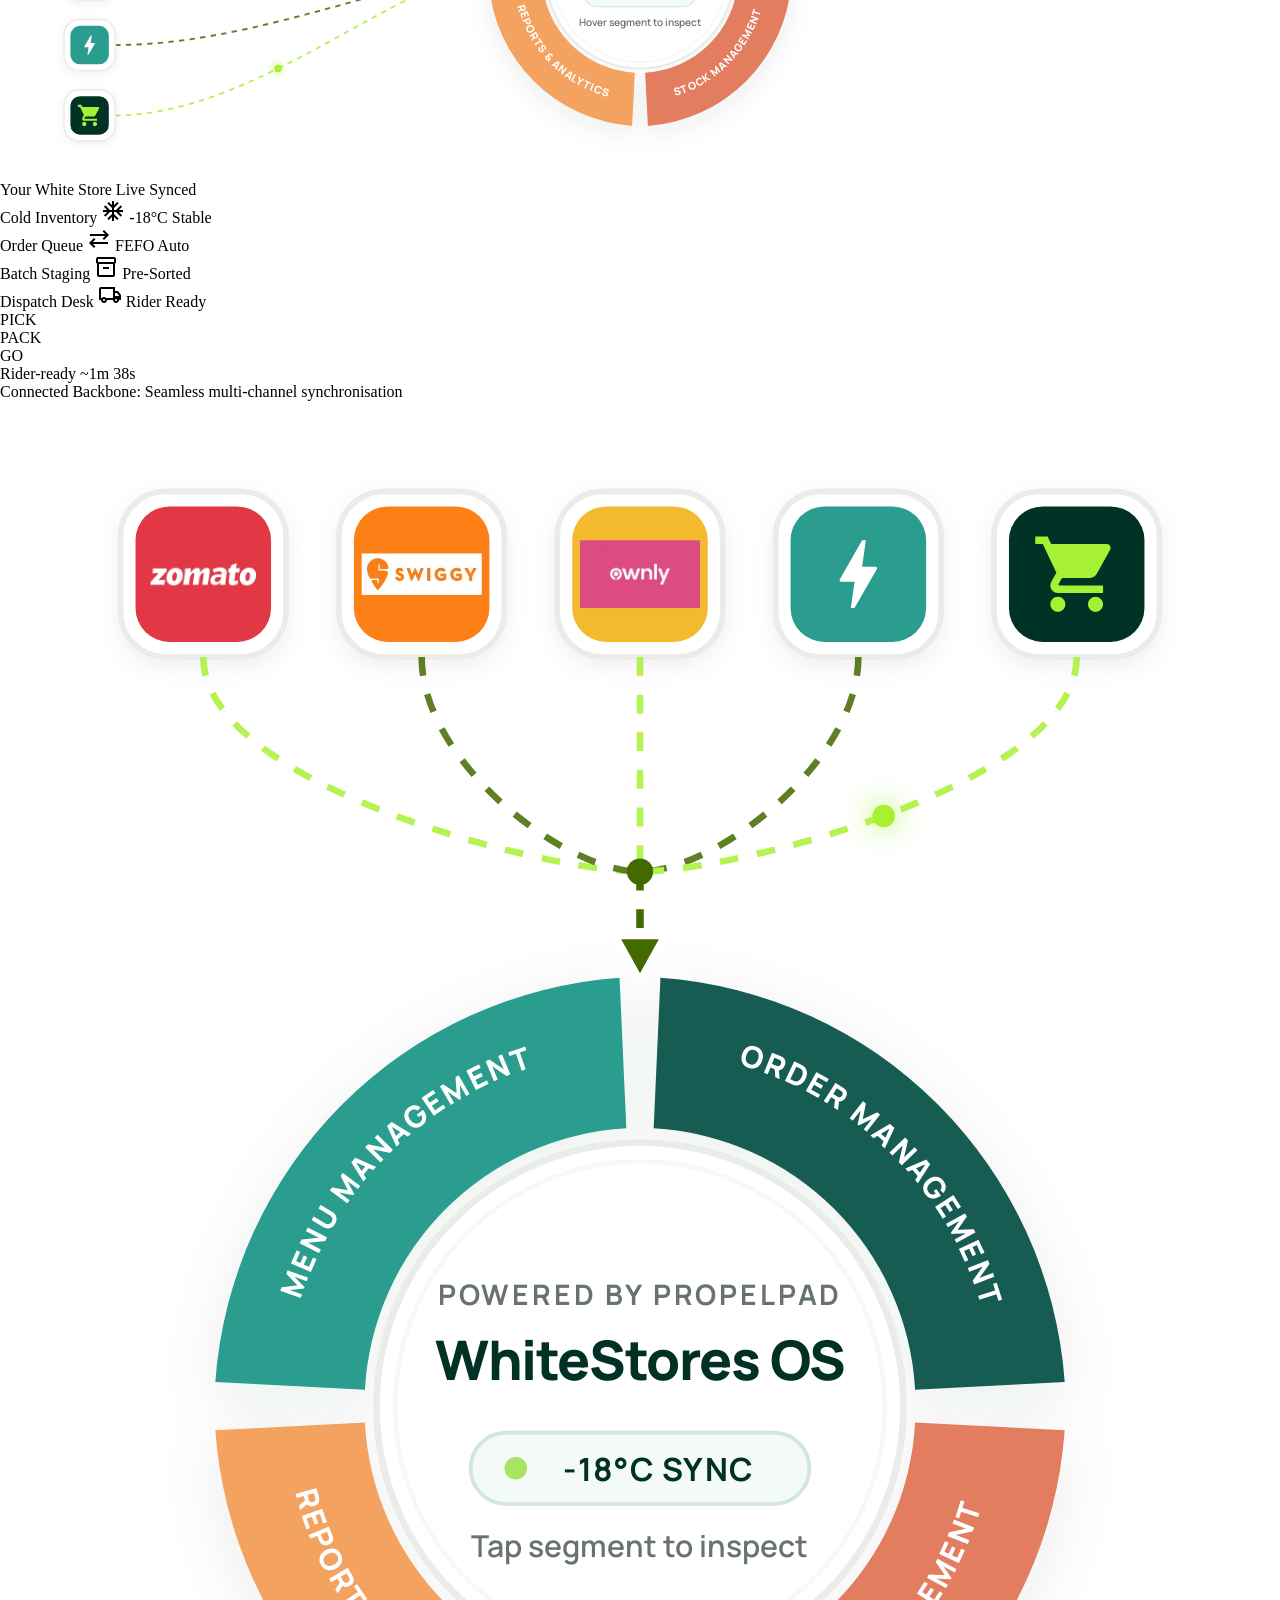
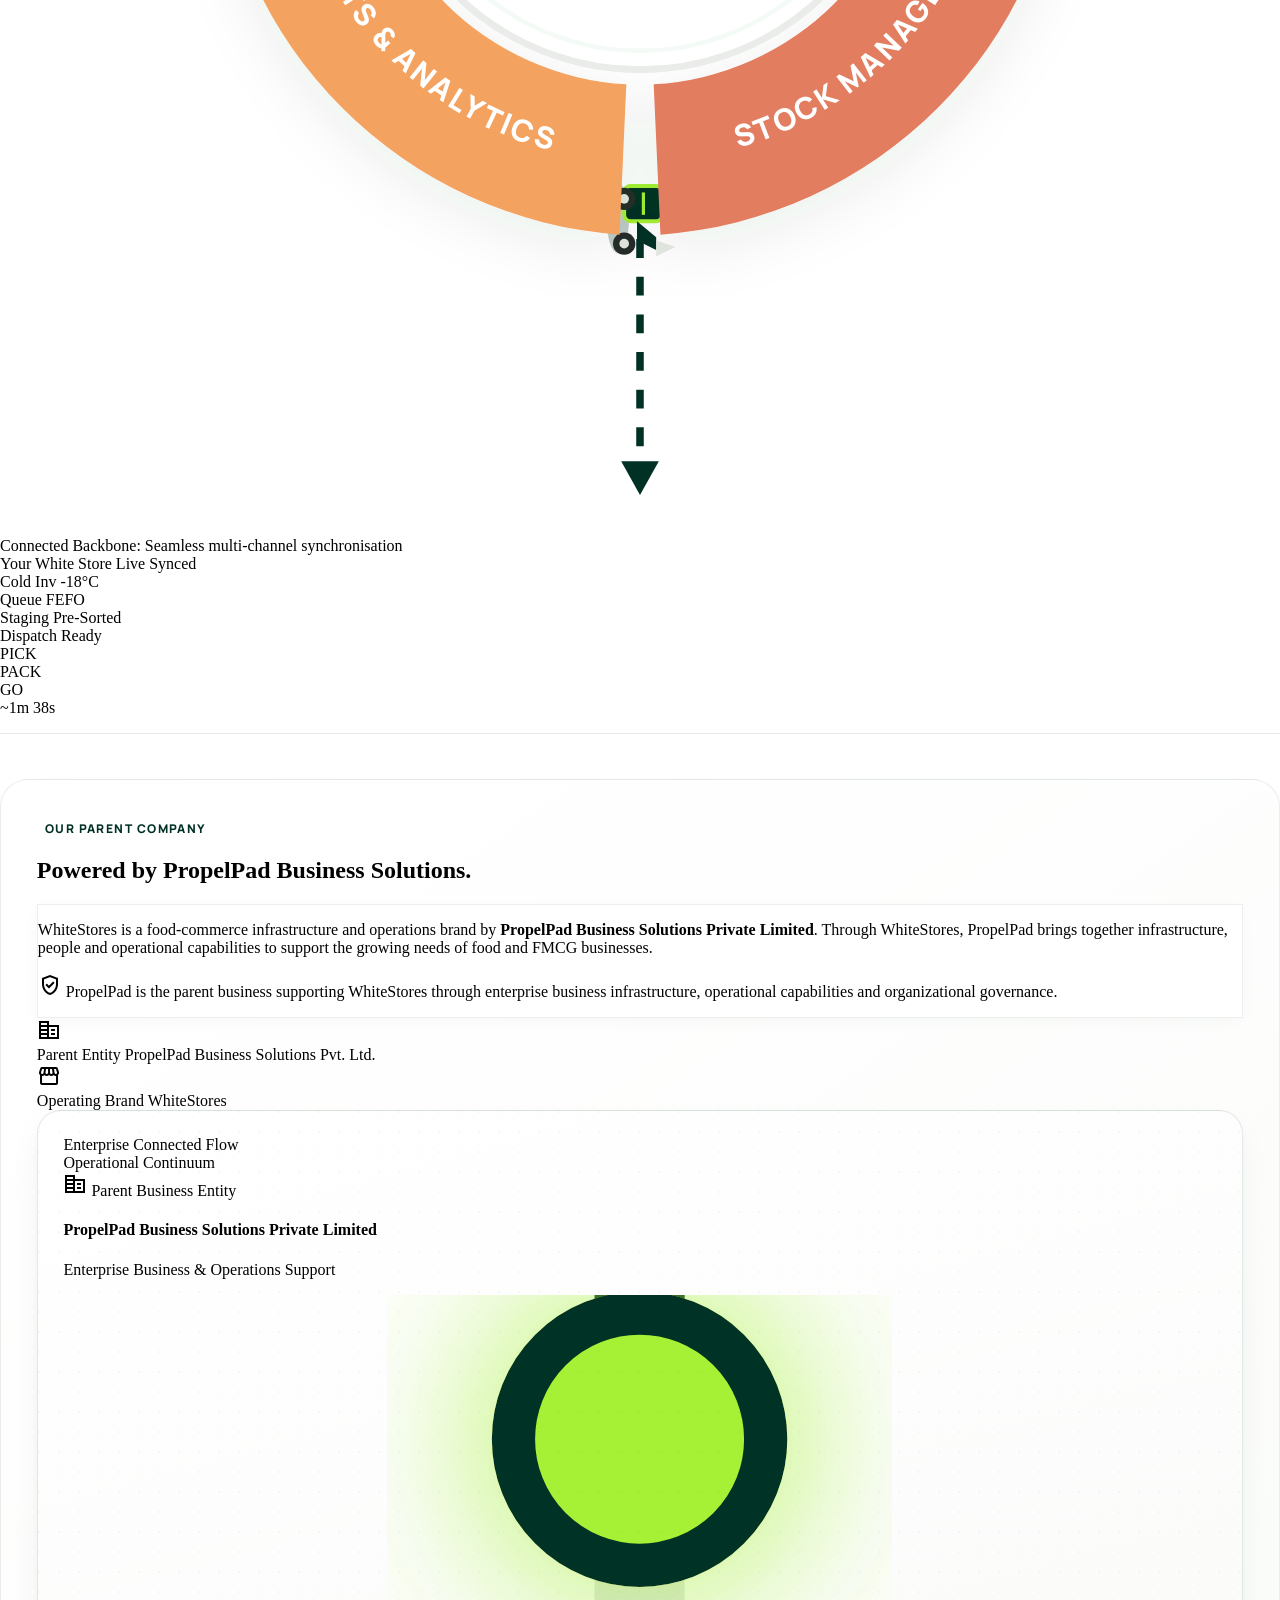
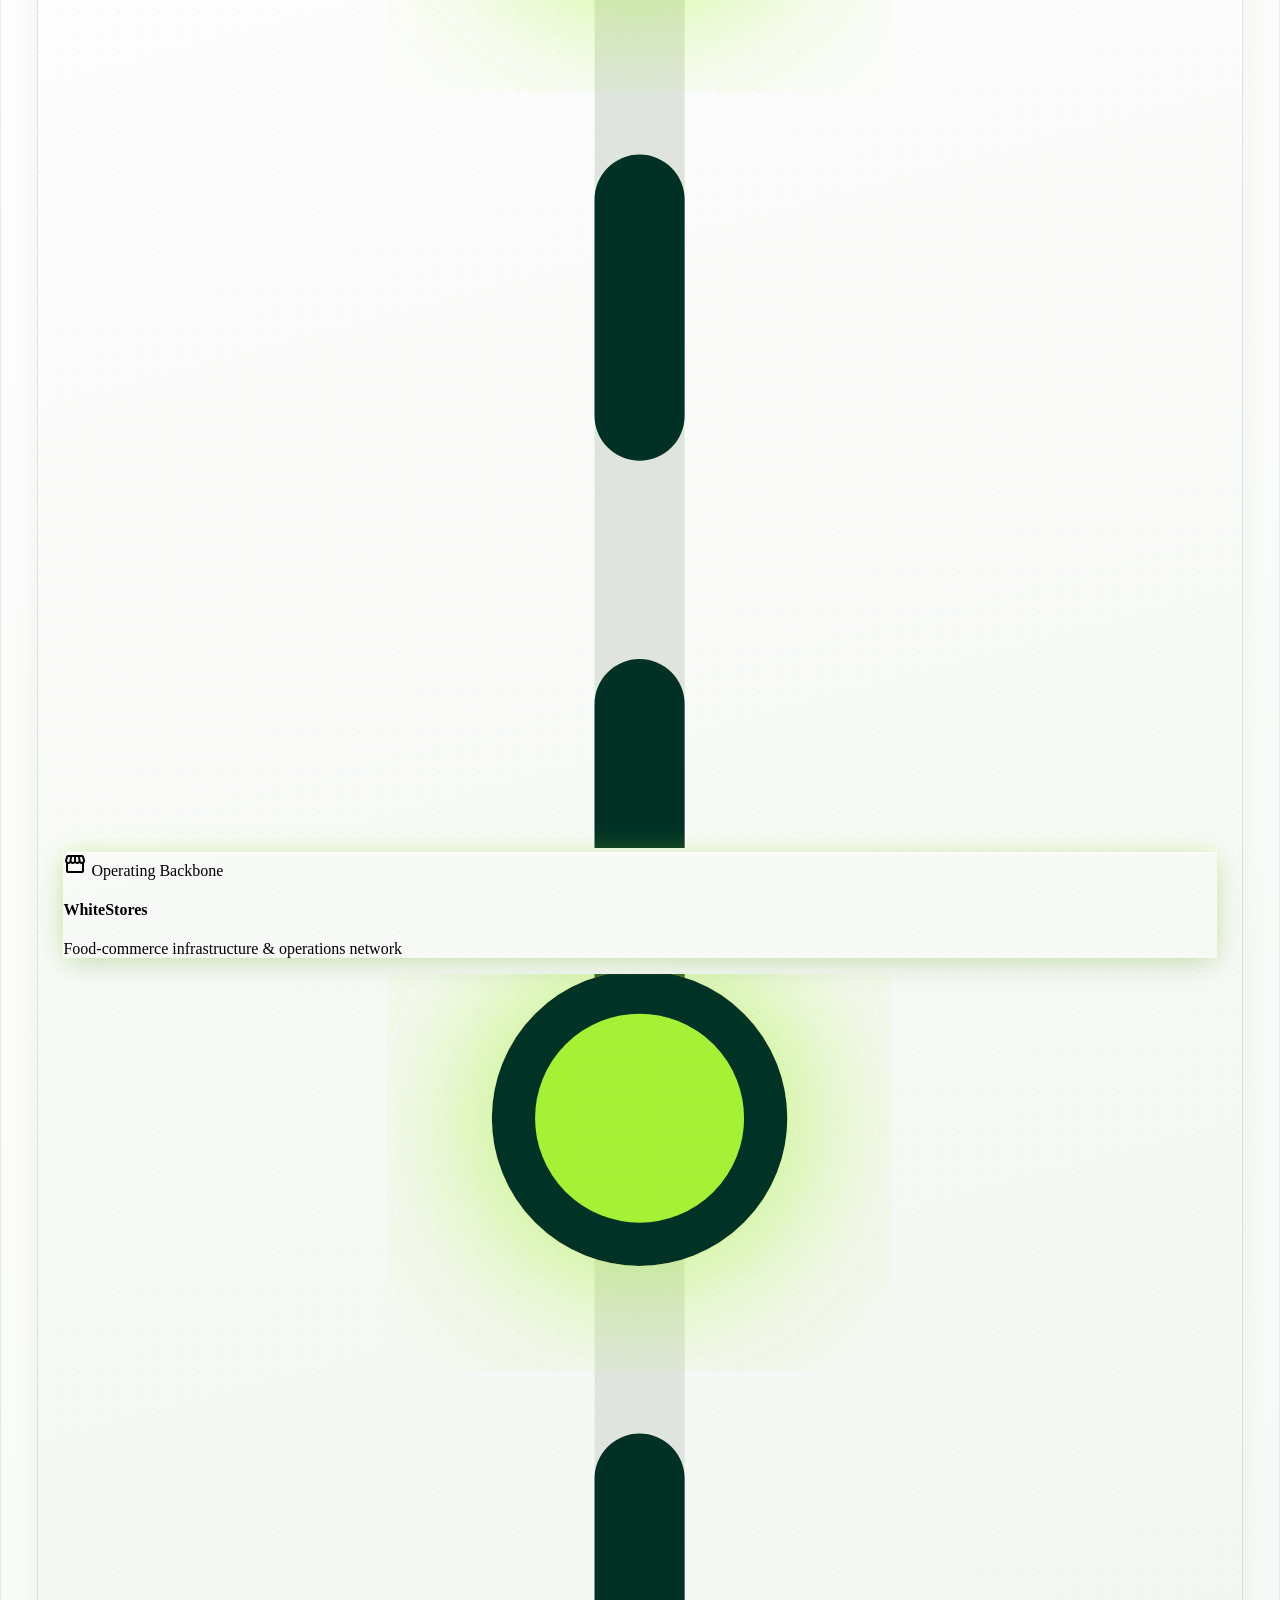
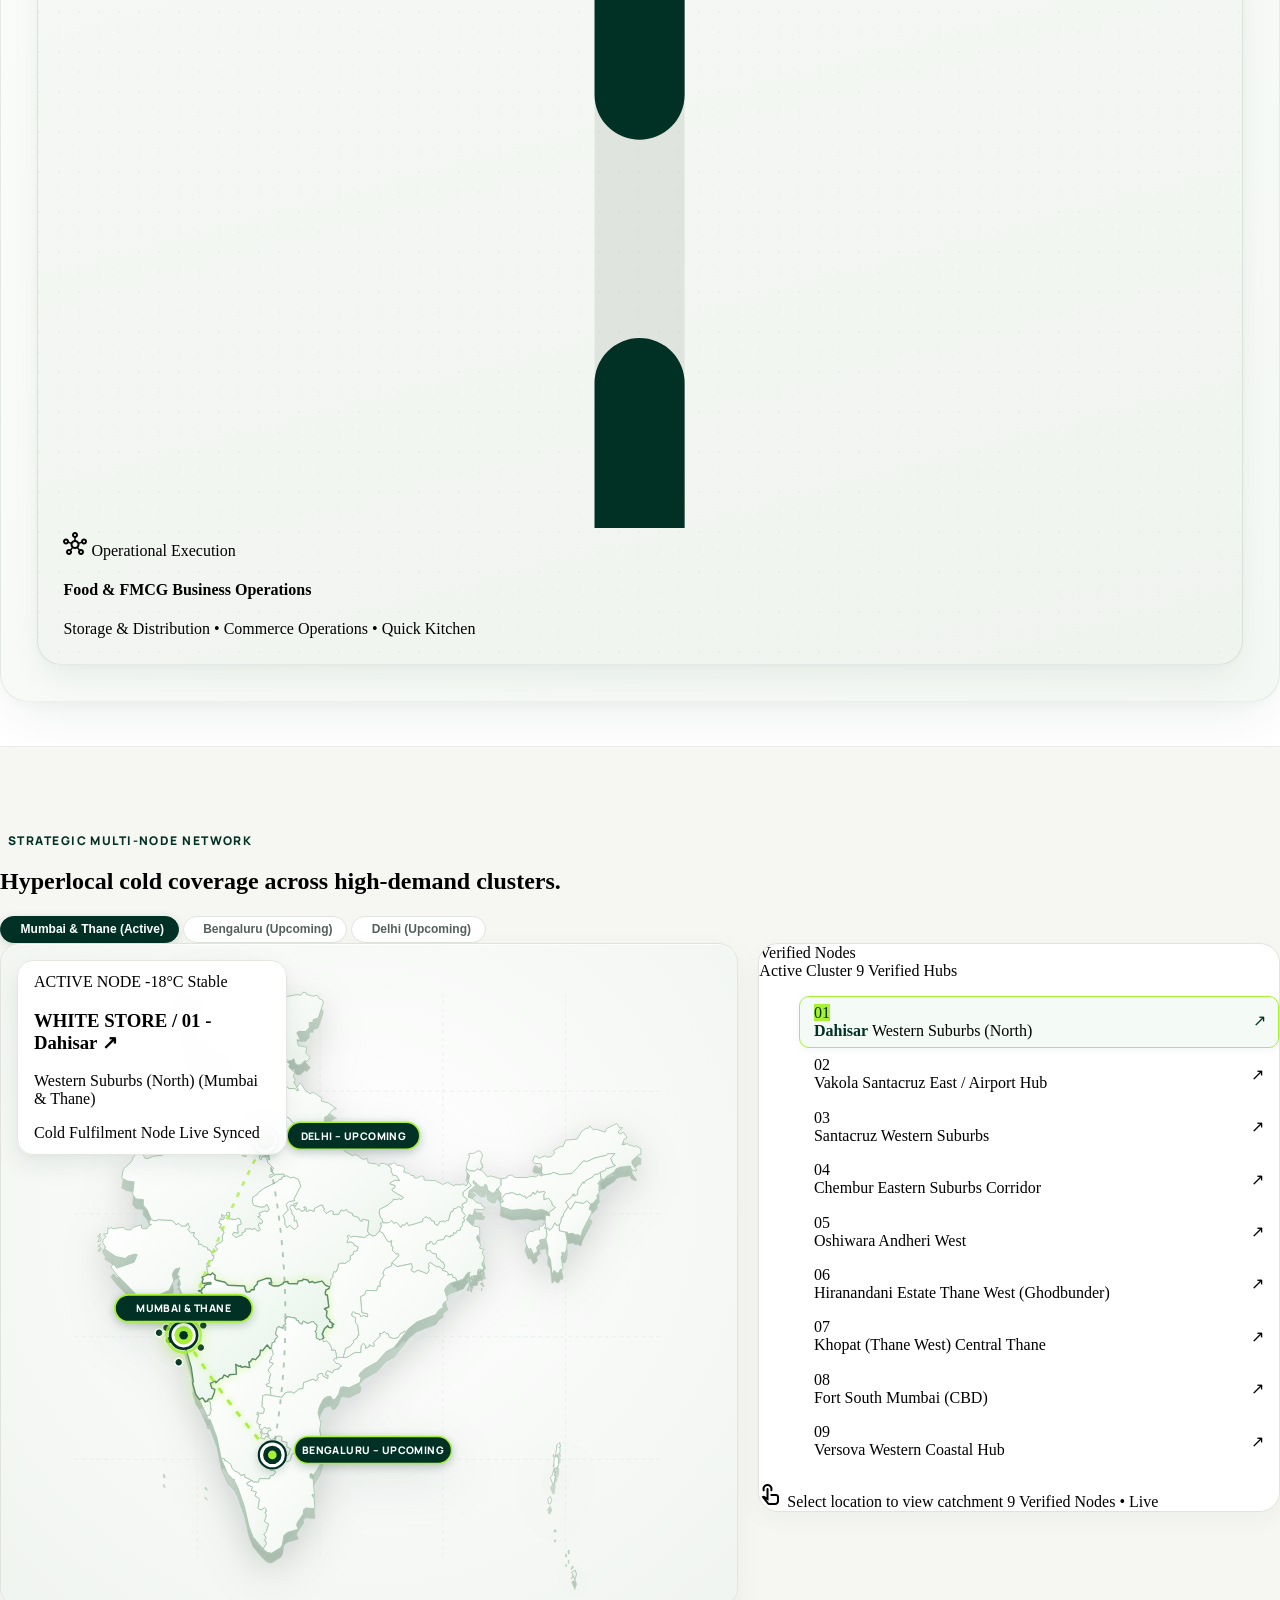
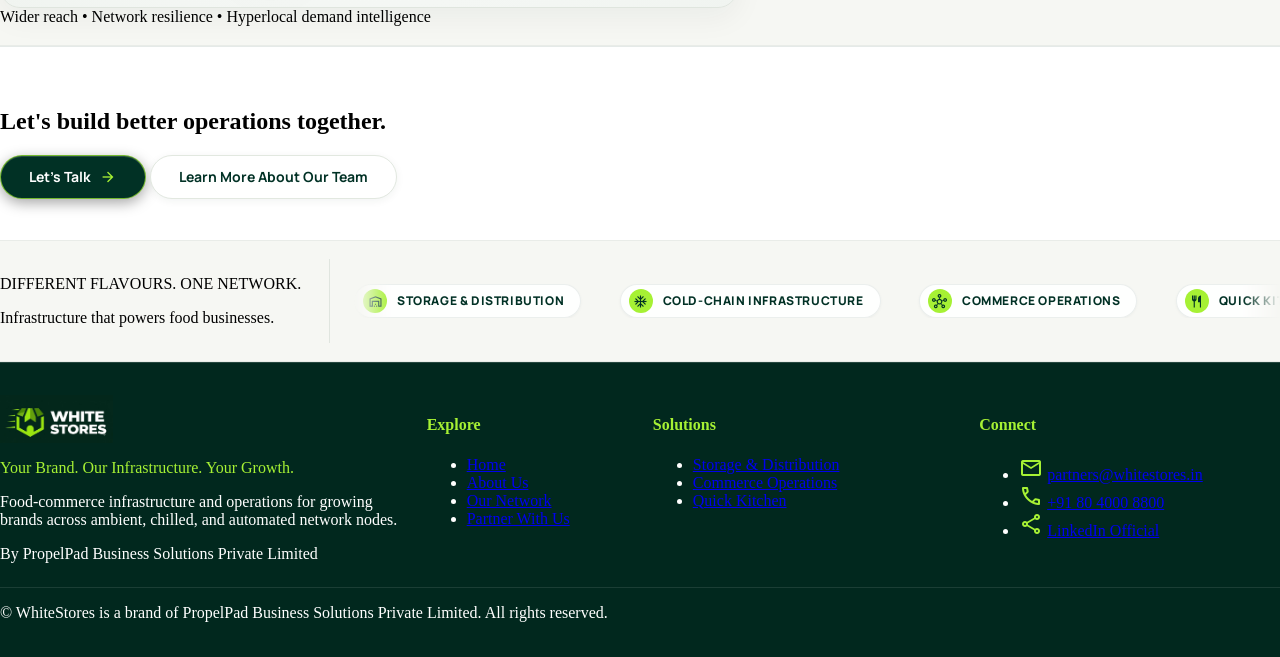
==== commit 5bd420f8: "managing map fields" ====
--- a/index.html
+++ b/index.html
@@ -864,392 +864,200 @@
       </p>
     </div>
 
-    <!-- Unified Commerce Layout: Diagram (Channels In Logos + Animated Flows + Hub) & WhiteStores Out Dashboard -->
-    <div class="grid grid-cols-1 lg:grid-cols-12 gap-3 sm:gap-4 lg:gap-6 items-center">
-      
-      <!-- Diagram Canvas Column (Channels In logos + Animated Routes + Circular Hub) -->
-      <div class="lg:col-span-8 flex flex-col items-center justify-center">
-        
-        <!-- Desktop Diagram (>= 1024px, completely preserved original layout) -->
-        <div class="hidden lg:flex flex-col items-center justify-center w-full">
-          <svg viewBox="0 0 680 380" class="w-full h-auto max-w-[640px] overflow-visible select-none" xmlns="http://www.w3.org/2000/svg">
-            <defs>
-              <!-- Text Arcs centered at (390, 190) with R=118.5 -->
-              <!-- 1. Order Management (Top-Right): Clockwise, upright -->
-              <path id="ws-arc-order" d="M 410.58 73.30 A 118.5 118.5 0 0 1 506.70 169.42" fill="none" />
-              <!-- 2. Menu Management (Top-Left): Clockwise, upright -->
-              <path id="ws-arc-menu" d="M 273.30 169.42 A 118.5 118.5 0 0 1 369.42 73.30" fill="none" />
-              <!-- 3. Stock Management (Bottom-Right): Inverted sweep, perfectly upright -->
-              <path id="ws-arc-stock" d="M 410.58 306.70 A 118.5 118.5 0 0 0 506.70 210.58" fill="none" />
-              <!-- 4. Reports & Analytics (Bottom-Left): Inverted sweep, perfectly upright -->
-              <path id="ws-arc-reports" d="M 273.30 210.58 A 118.5 118.5 0 0 0 369.42 306.70" fill="none" />
-
-              <!-- Drop Shadow Filters -->
-              <filter id="ws-hub-shadow" x="-20%" y="-20%" width="140%" height="140%">
-                <feDropShadow dx="0" dy="6" stdDeviation="12" flood-color="#013125" flood-opacity="0.08" />
-              </filter>
-              <filter id="ws-card-shadow" x="-20%" y="-20%" width="140%" height="140%">
-                <feDropShadow dx="0" dy="2" stdDeviation="4" flood-color="#013125" flood-opacity="0.06" />
-              </filter>
-
-              <linearGradient id="ws-beam-glow" x1="0%" y1="50%" x2="100%" y2="50%">
-                <stop offset="0%" stop-color="#A6F134" stop-opacity="0.9" />
-                <stop offset="100%" stop-color="#A6F134" stop-opacity="0" />
-              </linearGradient>
-
-              <!-- Clip Paths for Logos -->
-              <clipPath id="ws-clip-zomato"><rect x="18" y="42" width="32" height="32" rx="7" /></clipPath>
-              <clipPath id="ws-clip-swiggy"><rect x="18" y="108" width="32" height="32" rx="7" /></clipPath>
-              <clipPath id="ws-clip-ownly"><rect x="18" y="174" width="32" height="32" rx="7" /></clipPath>
-            </defs>
-
-            <!-- 5 Connecting Dotted Lines: Directly from each logo card right edge (x=58) to Hub Entrance (x=245, y=190) -->
-            <g stroke="#A6F134" stroke-width="1.75" fill="none" opacity="0.85">
-              <!-- 1. Zomato (y=58) -->
-              <path d="M 58 58 C 130 58, 185 190, 245 190" class="ws-flow-route" />
-              <!-- 2. Swiggy (y=124) -->
-              <path d="M 58 124 C 130 124, 185 190, 245 190" class="ws-flow-route" stroke="#436900" />
-              <!-- 3. Ownly (y=190) -->
-              <path d="M 58 190 L 245 190" class="ws-flow-route" />
-              <!-- 4. Dark Stores (y=256) -->
-              <path d="M 58 256 C 130 256, 185 190, 245 190" class="ws-flow-route" stroke="#436900" />
-              <!-- 5. Marketplaces (y=322) -->
-              <path d="M 58 322 C 130 322, 185 190, 245 190" class="ws-flow-route" />
-            </g>
-
-            <!-- Incoming Convergence Arrow -->
-            <polygon points="248,190 239,185 239,195" fill="#436900" />
-
-            <!-- Outgoing Dotted Route (from Hub right x=535 to WhiteStores Out) -->
-            <g stroke="#013125" stroke-width="2" fill="none">
-              <path d="M 535 190 L 675 190" class="ws-flow-route" />
-            </g>
-            <polygon points="678,190 669,185 669,195" fill="#013125" />
-
-            <!-- Moving Delivery Vehicle along Route -->
-            <g>
-              <animateMotion dur="5.5s" repeatCount="indefinite" rotate="auto" path="M 58 124 C 130 124, 185 190, 245 190 L 535 190 L 675 190" />
-              <g transform="translate(-10, -8)">
-                <!-- Ground Shadow -->
-                <ellipse cx="10" cy="14" rx="11" ry="3.5" fill="rgba(1, 49, 37, 0.25)" />
-                <!-- Insulated Cargo Cold-Box with Lime Accent -->
-                <rect x="0" y="0" width="11" height="12" rx="2" fill="#013125" stroke="#A6F134" stroke-width="1.2" />
-                <line x1="2" y1="6" x2="9" y2="6" stroke="#A6F134" stroke-width="1" />
-                <!-- Scooter Chassis -->
-                <path d="M 11 8 L 17 8 L 20 2 L 16 2 Z" fill="#013125" />
-                <!-- Windshield -->
-                <path d="M 17 2 L 19 -4 L 22 2 Z" fill="#E2E8E0" opacity="0.9" />
-                <!-- Glowing Headlight Beam -->
-                <polygon points="21,2 29,-1 29,5" fill="url(#ws-beam-glow)" />
-                <circle cx="21" cy="2" r="1.5" fill="#A6F134" />
-                <!-- Wheels -->
-                <circle cx="4" cy="12" r="3.5" fill="#252C29" />
-                <circle cx="4" cy="12" r="1.5" fill="#E2E8E0" />
-                <circle cx="18" cy="12" r="3.5" fill="#252C29" />
-                <circle cx="18" cy="12" r="1.5" fill="#E2E8E0" />
-              </g>
-            </g>
-
-            <!-- Order Flow Pulse Indicator (Secondary packet) -->
-            <circle r="3.5" fill="#A6F134" filter="drop-shadow(0 0 4px #A6F134)">
-              <animateMotion dur="3.2s" repeatCount="indefinite" path="M 58 322 C 130 322, 185 190, 245 190" />
-            </circle>
-
-            <!-- 5 Channels In Logo Containers (Logos Only, Equal Sizing, Polished) -->
-            <!-- 1. Zomato (center y=58) -->
-            <g class="ws-channel-card" filter="url(#ws-card-shadow)">
-              <title>Zomato - Multi-Channel Delivery</title>
-              <rect x="10" y="34" width="48" height="48" rx="14" fill="#FFFFFF" stroke="#E9ECE8" stroke-width="1.5" />
-              <rect x="16" y="40" width="36" height="36" rx="9" fill="#E23744" />
-              <image href="assets/logos/zomato.jpg" x="18" y="42" width="32" height="32" preserveAspectRatio="xMidYMid meet" clip-path="url(#ws-clip-zomato)" />
-            </g>
-
-            <!-- 2. Swiggy (center y=124) -->
-            <g class="ws-channel-card" filter="url(#ws-card-shadow)">
-              <title>Swiggy - Instamart &amp; Food Orders</title>
-              <rect x="10" y="100" width="48" height="48" rx="14" fill="#FFFFFF" stroke="#E9ECE8" stroke-width="1.5" />
-              <rect x="16" y="106" width="36" height="36" rx="9" fill="#FC8019" />
-              <image href="assets/logos/swiggy.png" x="18" y="108" width="32" height="32" preserveAspectRatio="xMidYMid meet" clip-path="url(#ws-clip-swiggy)" />
-            </g>
-
-            <!-- 3. Ownly (center y=190) -->
-            <g class="ws-channel-card" filter="url(#ws-card-shadow)">
-              <title>Ownly - Direct Brand Webstore</title>
-              <rect x="10" y="166" width="48" height="48" rx="14" fill="#FFFFFF" stroke="#E9ECE8" stroke-width="1.5" />
-              <rect x="16" y="172" width="36" height="36" rx="9" fill="#F3BA2F" />
-              <image href="assets/logos/ownly.png" x="18" y="174" width="32" height="32" preserveAspectRatio="xMidYMid meet" clip-path="url(#ws-clip-ownly)" />
-            </g>
-
-            <!-- 4. Dark Stores (center y=256) -->
-            <g class="ws-channel-card" filter="url(#ws-card-shadow)">
-              <title>Dark Stores - 15-Min Quick Commerce</title>
-              <rect x="10" y="232" width="48" height="48" rx="14" fill="#FFFFFF" stroke="#E9ECE8" stroke-width="1.5" />
-              <rect x="16" y="238" width="36" height="36" rx="9" fill="#2A9D8F" />
-              <path d="M11 21h-1l1-7H7.5c-.58 0-.57-.32-.38-.66.19-.34.05-.08.07-.12C8.48 10.94 10.42 7.54 13 3h1l-1 7h3.5c.49 0 .56.33.47.51l-.07.15C12.9 17.55 11 21 11 21z" fill="#FFFFFF" transform="translate(22, 244) scale(1.0)" />
-            </g>
-
-            <!-- 5. Marketplaces (center y=322) -->
-            <g class="ws-channel-card" filter="url(#ws-card-shadow)">
-              <title>Marketplaces - Omnichannel Aggregators</title>
-              <rect x="10" y="298" width="48" height="48" rx="14" fill="#FFFFFF" stroke="#E9ECE8" stroke-width="1.5" />
-              <rect x="16" y="304" width="36" height="36" rx="9" fill="#013125" />
-              <path d="M7 18c-1.1 0-1.99.9-1.99 2S5.9 22 7 22s2-.9 2-2-.9-2-2-2zM1 2v2h2l3.6 7.59-1.35 2.45c-.16.28-.25.61-.25.96 0 1.1.9 2 2 2h12v-2H7.42c-.14 0-.25-.11-.25-.25l.03-.12.9-1.63h7.45c.75 0 1.41-.41 1.75-1.03l3.58-6.49c.08-.14.12-.31.12-.48 0-.55-.45-1-1-1H5.21l-.94-2H1zm16 16c-1.1 0-1.99.9-1.99 2s.89 2 1.99 2 2-.9 2-2-.9-2-2-2z" fill="#A6F134" transform="translate(22, 310) scale(1.0)" />
-            </g>
-
-            <!-- 4 Circular Segments (Donut Ring with cx=390, cy=190, no tabindex to prevent black outline) -->
-            <g filter="url(#ws-hub-shadow)">
-              <!-- 1. Order Management (Top-Right) -->
-              <g class="ws-quad-segment ws-quad-order" data-title="Order Management" data-desc="Multi-channel order aggregation &amp; auto-dispatch" role="button" aria-label="Order Management">
-                <path d="M 397.43 48.19 A 145 145 0 0 1 531.81 182.57 L 481.87 185.19 A 92 92 0 0 0 394.81 98.13 Z" fill="#165B53" />
-                <text font-family="'Manrope', sans-serif" font-size="10" font-weight="800" letter-spacing="0.08em" fill="#FFFFFF">
-                  <textPath href="#ws-arc-order" startOffset="50%" text-anchor="middle">ORDER MANAGEMENT</textPath>
-                </text>
-              </g>
-
-              <!-- 2. Stock Management (Bottom-Right) -->
-              <g class="ws-quad-segment ws-quad-stock" data-title="Stock Management" data-desc="Live cold inventory tracking &amp; automated FEFO rotation" role="button" aria-label="Stock Management">
-                <path d="M 531.81 197.43 A 145 145 0 0 1 397.43 331.81 L 394.81 281.87 A 92 92 0 0 0 481.87 194.81 Z" fill="#E27D60" />
-                <text font-family="'Manrope', sans-serif" font-size="10" font-weight="800" letter-spacing="0.08em" fill="#FFFFFF">
-                  <textPath href="#ws-arc-stock" startOffset="50%" text-anchor="middle">STOCK MANAGEMENT</textPath>
-                </text>
-              </g>
-
-              <!-- 3. Reports & Analytics (Bottom-Left) -->
-              <g class="ws-quad-segment ws-quad-reports" data-title="Reports &amp; Analytics" data-desc="Sales reconciliation &amp; cold-chain SLA metrics" role="button" aria-label="Reports &amp; Analytics">
-                <path d="M 382.57 331.81 A 145 145 0 0 1 248.19 197.43 L 298.13 194.81 A 92 92 0 0 0 385.19 281.87 Z" fill="#F4A261" />
-                <text font-family="'Manrope', sans-serif" font-size="10" font-weight="800" letter-spacing="0.08em" fill="#FFFFFF">
-                  <textPath href="#ws-arc-reports" startOffset="50%" text-anchor="middle">REPORTS &amp; ANALYTICS</textPath>
-                </text>
-              </g>
-
-              <!-- 4. Menu Management (Top-Left) -->
-              <g class="ws-quad-segment ws-quad-menu" data-title="Menu Management" data-desc="Instant multi-platform menu &amp; pricing sync" role="button" aria-label="Menu Management">
-                <path d="M 248.19 182.57 A 145 145 0 0 1 382.57 48.19 L 385.19 98.13 A 92 92 0 0 0 298.13 185.19 Z" fill="#2A9D8F" />
-                <text font-family="'Manrope', sans-serif" font-size="10" font-weight="800" letter-spacing="0.08em" fill="#FFFFFF">
-                  <textPath href="#ws-arc-menu" startOffset="50%" text-anchor="middle">MENU MANAGEMENT</textPath>
-                </text>
-              </g>
-            </g>
-
-            <!-- Central Hub: WhiteStores OS (cx=390, cy=190) -->
-            <circle cx="390" cy="190" r="88" fill="#FFFFFF" stroke="#E9ECE8" stroke-width="2" />
-            <circle cx="390" cy="190" r="82" fill="none" stroke="#F4FBF6" stroke-width="1.5" />
-            
-            <!-- Hub Branding -->
-            <text x="390" y="156" text-anchor="middle" font-family="'Manrope', sans-serif" font-size="9" font-weight="700" fill="#69736D" letter-spacing="0.12em">
-              POWERED BY PROPELPAD
-            </text>
-            <text x="390" y="180" text-anchor="middle" font-family="'Manrope', sans-serif" font-size="17" font-weight="800" fill="#013125" letter-spacing="-0.02em">
-              WhiteStores OS
-            </text>
-            
-            <!-- Live Status Pill inside Hub -->
-            <g transform="translate(338, 198)">
-              <rect width="104" height="22" rx="11" fill="#F4FBF6" stroke="#D1E7DD" stroke-width="1" />
-              <circle cx="14" cy="11" r="3.5" fill="#82D616">
-                <animate attributeName="opacity" values="1;0.4;1" dur="2s" repeatCount="indefinite" />
-              </circle>
-              <text x="58" y="15" text-anchor="middle" font-family="'Manrope', sans-serif" font-size="10" font-weight="700" fill="#013125" letter-spacing="0.04em">
-                -18°C SYNC
+        <!-- Unified Commerce Layout: Desktop Balanced Composition & Mobile Vertical Flow -->
+    
+    <!-- DESKTOP COMPOSITION (>= 1024px: Circle centered at exact 50% midpoint, Logos moved further left, Dashboard moved further left) -->
+    <div class="hidden lg:block relative w-full max-w-[1240px] mx-auto select-none py-2">
+      <!-- Full-Width SVG with Center Circle at cx=600 (50.0%), Logos at x=60..108, Outgoing line to x=865 -->
+      <svg viewBox="0 0 1200 380" class="w-full h-auto max-w-[1200px] mx-auto overflow-visible select-none" xmlns="http://www.w3.org/2000/svg">
+        <defs>
+          <!-- Text Arcs centered at (390, 190) with R=118.5 (shifted with circle assembly by translate(210,0) -> center at 600,190) -->
+          <path id="ws-arc-order" d="M 410.58 73.30 A 118.5 118.5 0 0 1 506.70 169.42" fill="none" />
+          <path id="ws-arc-menu" d="M 273.30 169.42 A 118.5 118.5 0 0 1 369.42 73.30" fill="none" />
+          <path id="ws-arc-stock" d="M 410.58 306.70 A 118.5 118.5 0 0 0 506.70 210.58" fill="none" />
+          <path id="ws-arc-reports" d="M 273.30 210.58 A 118.5 118.5 0 0 0 369.42 306.70" fill="none" />
+
+          <!-- Drop Shadow Filters -->
+          <filter id="ws-hub-shadow" x="-20%" y="-20%" width="140%" height="140%">
+            <feDropShadow dx="0" dy="6" stdDeviation="12" flood-color="#013125" flood-opacity="0.08" />
+          </filter>
+          <filter id="ws-card-shadow" x="-20%" y="-20%" width="140%" height="140%">
+            <feDropShadow dx="0" dy="2" stdDeviation="4" flood-color="#013125" flood-opacity="0.06" />
+          </filter>
+
+          <linearGradient id="ws-beam-glow" x1="0%" y1="50%" x2="100%" y2="50%">
+            <stop offset="0%" stop-color="#A6F134" stop-opacity="0.9" />
+            <stop offset="100%" stop-color="#A6F134" stop-opacity="0" />
+          </linearGradient>
+
+          <!-- Clip Paths for Logos (Cards placed at x=60, logo image at x=68, y=[42, 108, 174]) -->
+          <clipPath id="ws-clip-zomato"><rect x="68" y="42" width="32" height="32" rx="7" /></clipPath>
+          <clipPath id="ws-clip-swiggy"><rect x="68" y="108" width="32" height="32" rx="7" /></clipPath>
+          <clipPath id="ws-clip-ownly"><rect x="68" y="174" width="32" height="32" rx="7" /></clipPath>
+        </defs>
+
+        <!-- 5 Connecting Dotted Lines: From each logo card right edge (x=108) to Hub Entrance (x=455, y=190) -->
+        <g stroke="#A6F134" stroke-width="1.75" fill="none" opacity="0.85">
+          <!-- 1. Zomato (y=58) -->
+          <path d="M 108 58 C 240 58, 380 190, 455 190" class="ws-flow-route" />
+          <!-- 2. Swiggy (y=124) -->
+          <path d="M 108 124 C 240 124, 380 190, 455 190" class="ws-flow-route" stroke="#436900" />
+          <!-- 3. Ownly (y=190) -->
+          <path d="M 108 190 L 455 190" class="ws-flow-route" />
+          <!-- 4. Dark Stores (y=256) -->
+          <path d="M 108 256 C 240 256, 380 190, 455 190" class="ws-flow-route" stroke="#436900" />
+          <!-- 5. Marketplaces (y=322) -->
+          <path d="M 108 322 C 240 322, 380 190, 455 190" class="ws-flow-route" />
+        </g>
+
+        <!-- Incoming Convergence Arrow pointing into Hub left edge -->
+        <polygon points="458,190 449,185 449,195" fill="#436900" />
+
+        <!-- Outgoing Dotted Route (from Hub right x=745 to Dashboard entrance x=865) -->
+        <g stroke="#013125" stroke-width="2" fill="none">
+          <path d="M 745 190 L 865 190" class="ws-flow-route" />
+        </g>
+        <polygon points="868,190 859,185 859,195" fill="#013125" />
+
+        <!-- Moving Delivery Vehicle along Route from Swiggy (x=108) through Hub (x=600) to Dashboard (x=865) -->
+        <g>
+          <animateMotion dur="5.5s" repeatCount="indefinite" rotate="auto" path="M 108 124 C 240 124, 380 190, 455 190 L 745 190 L 865 190" />
+          <g transform="translate(-10, -8)">
+            <!-- Ground Shadow -->
+            <ellipse cx="10" cy="14" rx="11" ry="3.5" fill="rgba(1, 49, 37, 0.25)" />
+            <!-- Insulated Cargo Cold-Box with Lime Accent -->
+            <rect x="0" y="0" width="11" height="12" rx="2" fill="#013125" stroke="#A6F134" stroke-width="1.2" />
+            <line x1="2" y1="6" x2="9" y2="6" stroke="#A6F134" stroke-width="1" />
+            <!-- Scooter Chassis -->
+            <path d="M 11 8 L 17 8 L 20 2 L 16 2 Z" fill="#013125" />
+            <!-- Windshield -->
+            <path d="M 17 2 L 19 -4 L 22 2 Z" fill="#E2E8E0" opacity="0.9" />
+            <!-- Glowing Headlight Beam -->
+            <polygon points="21,2 29,-1 29,5" fill="url(#ws-beam-glow)" />
+            <circle cx="21" cy="2" r="1.5" fill="#A6F134" />
+            <!-- Wheels -->
+            <circle cx="4" cy="12" r="3.5" fill="#252C29" />
+            <circle cx="4" cy="12" r="1.5" fill="#E2E8E0" />
+            <circle cx="18" cy="12" r="3.5" fill="#252C29" />
+            <circle cx="18" cy="12" r="1.5" fill="#E2E8E0" />
+          </g>
+        </g>
+
+        <!-- Order Flow Pulse Indicator (Secondary packet) -->
+        <circle r="3.5" fill="#A6F134" filter="drop-shadow(0 0 4px #A6F134)">
+          <animateMotion dur="3.2s" repeatCount="indefinite" path="M 108 322 C 240 322, 380 190, 455 190" />
+        </circle>
+
+        <!-- 5 Channels In Logo Containers (Positioned Further Left at x=60..108) -->
+        <!-- 1. Zomato (center y=58) -->
+        <g class="ws-channel-card" filter="url(#ws-card-shadow)">
+          <title>Zomato - Multi-Channel Delivery</title>
+          <rect x="60" y="34" width="48" height="48" rx="14" fill="#FFFFFF" stroke="#E9ECE8" stroke-width="1.5" />
+          <rect x="66" y="40" width="36" height="36" rx="9" fill="#E23744" />
+          <image href="assets/logos/zomato.jpg" x="68" y="42" width="32" height="32" preserveAspectRatio="xMidYMid meet" clip-path="url(#ws-clip-zomato)" />
+        </g>
+
+        <!-- 2. Swiggy (center y=124) -->
+        <g class="ws-channel-card" filter="url(#ws-card-shadow)">
+          <title>Swiggy - Instamart &amp; Food Orders</title>
+          <rect x="60" y="100" width="48" height="48" rx="14" fill="#FFFFFF" stroke="#E9ECE8" stroke-width="1.5" />
+          <rect x="66" y="106" width="36" height="36" rx="9" fill="#FC8019" />
+          <image href="assets/logos/swiggy.png" x="68" y="108" width="32" height="32" preserveAspectRatio="xMidYMid meet" clip-path="url(#ws-clip-swiggy)" />
+        </g>
+
+        <!-- 3. Ownly (center y=190) -->
+        <g class="ws-channel-card" filter="url(#ws-card-shadow)">
+          <title>Ownly - Direct Brand Webstore</title>
+          <rect x="60" y="166" width="48" height="48" rx="14" fill="#FFFFFF" stroke="#E9ECE8" stroke-width="1.5" />
+          <rect x="66" y="172" width="36" height="36" rx="9" fill="#F3BA2F" />
+          <image href="assets/logos/ownly.png" x="68" y="174" width="32" height="32" preserveAspectRatio="xMidYMid meet" clip-path="url(#ws-clip-ownly)" />
+        </g>
+
+        <!-- 4. Dark Stores (center y=256) -->
+        <g class="ws-channel-card" filter="url(#ws-card-shadow)">
+          <title>Dark Stores - 15-Min Quick Commerce</title>
+          <rect x="60" y="232" width="48" height="48" rx="14" fill="#FFFFFF" stroke="#E9ECE8" stroke-width="1.5" />
+          <rect x="66" y="238" width="36" height="36" rx="9" fill="#2A9D8F" />
+          <path d="M11 21h-1l1-7H7.5c-.58 0-.57-.32-.38-.66.19-.34.05-.08.07-.12C8.48 10.94 10.42 7.54 13 3h1l-1 7h3.5c.49 0 .56.33.47.51l-.07.15C12.9 17.55 11 21 11 21z" fill="#FFFFFF" transform="translate(72, 244) scale(1.0)" />
+        </g>
+
+        <!-- 5. Marketplaces (center y=322) -->
+        <g class="ws-channel-card" filter="url(#ws-card-shadow)">
+          <title>Marketplaces - Omnichannel Aggregators</title>
+          <rect x="60" y="298" width="48" height="48" rx="14" fill="#FFFFFF" stroke="#E9ECE8" stroke-width="1.5" />
+          <rect x="66" y="304" width="36" height="36" rx="9" fill="#013125" />
+          <path d="M7 18c-1.1 0-1.99.9-1.99 2S5.9 22 7 22s2-.9 2-2-.9-2-2-2zM1 2v2h2l3.6 7.59-1.35 2.45c-.16.28-.25.61-.25.96 0 1.1.9 2 2 2h12v-2H7.42c-.14 0-.25-.11-.25-.25l.03-.12.9-1.63h7.45c.75 0 1.41-.41 1.75-1.03l3.58-6.49c.08-.14.12-.31.12-.48 0-.55-.45-1-1-1H5.21l-.94-2H1zm16 16c-1.1 0-1.99.9-1.99 2s.89 2 1.99 2 2-.9 2-2-.9-2-2-2z" fill="#A6F134" transform="translate(72, 310) scale(1.0)" />
+        </g>
+
+        <!-- Central Diagram Assembly (Shifted +210px to center at cx=600, exactly 50.0% of the 1200px section) -->
+        <g transform="translate(210, 0)">
+          <!-- 4 Circular Segments (Donut Ring with cx=390, cy=190 -> Center at 600, 190) -->
+          <g filter="url(#ws-hub-shadow)">
+            <!-- 1. Order Management (Top-Right) -->
+            <g class="ws-quad-segment ws-quad-order" data-title="Order Management" data-desc="Multi-channel order aggregation &amp; auto-dispatch" role="button" aria-label="Order Management">
+              <path d="M 397.43 48.19 A 145 145 0 0 1 531.81 182.57 L 481.87 185.19 A 92 92 0 0 0 394.81 98.13 Z" fill="#165B53" />
+              <text font-family="'Manrope', sans-serif" font-size="10" font-weight="800" letter-spacing="0.08em" fill="#FFFFFF">
+                <textPath href="#ws-arc-order" startOffset="50%" text-anchor="middle">ORDER MANAGEMENT</textPath>
               </text>
             </g>
-            
-            <!-- Dynamic Segment Tip (changes smoothly on hover) -->
-            <text id="ws-hub-dynamic-text" x="390" y="238" text-anchor="middle" font-family="'Manrope', sans-serif" font-size="9.5" font-weight="600" fill="#69736D">
-              Hover segment to inspect
-            </text>
-          </svg>
-
-          <!-- Segment Info Pill (Desktop helper) -->
-          <div id="ws-segment-active-pill" class="mt-1 sm:mt-1.5 text-center text-[9.5px] sm:text-[10.5px] text-[#69736D] bg-[#F8FAF7] border border-[#E9ECE8] rounded-full px-3 py-0.5 max-w-[360px] transition-all duration-300 opacity-90 leading-tight">
-            <span class="font-bold text-[#013125]">Connected Backbone:</span> Seamless multi-channel synchronisation
-          </div>
-        </div>
-
-        <!-- Mobile Vertical Flow Diagram (< 1024px: single horizontal logo row -> connector lines -> central connection point -> WhiteStores OS circle -> dotted route to WhiteStores Out panel) -->
-        <div class="flex lg:hidden flex-col items-center justify-center w-full">
-          <svg viewBox="0 0 340 460" class="w-full h-auto max-w-[350px] overflow-visible select-none mx-auto" xmlns="http://www.w3.org/2000/svg">
-            <defs>
-              <!-- Text Arcs centered at (170, 267) with R=94.5 -->
-              <path id="ws-arc-order-m" d="M 179.88 173.02 A 94.5 94.5 0 0 1 263.98 257.12" fill="none" />
-              <path id="ws-arc-stock-m" d="M 179.88 360.98 A 94.5 94.5 0 0 0 263.98 276.88" fill="none" />
-              <path id="ws-arc-reports-m" d="M 76.02 276.88 A 94.5 94.5 0 0 0 160.12 360.98" fill="none" />
-              <path id="ws-arc-menu-m" d="M 76.02 257.12 A 94.5 94.5 0 0 1 160.12 173.02" fill="none" />
-
-              <filter id="ws-hub-shadow-m" x="-20%" y="-20%" width="140%" height="140%">
-                <feDropShadow dx="0" dy="4" stdDeviation="8" flood-color="#013125" flood-opacity="0.08" />
-              </filter>
-              <filter id="ws-card-shadow-m" x="-20%" y="-20%" width="140%" height="140%">
-                <feDropShadow dx="0" dy="2" stdDeviation="3" flood-color="#013125" flood-opacity="0.06" />
-              </filter>
-
-              <clipPath id="ws-clip-zomato-m"><rect x="38" y="30" width="32" height="32" rx="7" /></clipPath>
-              <clipPath id="ws-clip-swiggy-m"><rect x="96" y="30" width="32" height="32" rx="7" /></clipPath>
-              <clipPath id="ws-clip-ownly-m"><rect x="154" y="30" width="32" height="32" rx="7" /></clipPath>
-            </defs>
-
-            <!-- 5 Channels In Logo Containers in a Single Horizontal Row (Logos Only, No Names/Labels) -->
-            <!-- 1. Zomato (cx=54) -->
-            <g class="ws-channel-card" filter="url(#ws-card-shadow-m)">
-              <title>Zomato - Multi-Channel Delivery</title>
-              <rect x="32" y="24" width="44" height="44" rx="12" fill="#FFFFFF" stroke="#E9ECE8" stroke-width="1.5" />
-              <rect x="36" y="28" width="36" height="36" rx="9" fill="#E23744" />
-              <image href="assets/logos/zomato.jpg" x="38" y="30" width="32" height="32" preserveAspectRatio="xMidYMid meet" clip-path="url(#ws-clip-zomato-m)" />
-            </g>
-
-            <!-- 2. Swiggy (cx=112) -->
-            <g class="ws-channel-card" filter="url(#ws-card-shadow-m)">
-              <title>Swiggy - Instamart &amp; Food Orders</title>
-              <rect x="90" y="24" width="44" height="44" rx="12" fill="#FFFFFF" stroke="#E9ECE8" stroke-width="1.5" />
-              <rect x="94" y="28" width="36" height="36" rx="9" fill="#FC8019" />
-              <image href="assets/logos/swiggy.png" x="96" y="30" width="32" height="32" preserveAspectRatio="xMidYMid meet" clip-path="url(#ws-clip-swiggy-m)" />
-            </g>
-
-            <!-- 3. Ownly (cx=170) -->
-            <g class="ws-channel-card" filter="url(#ws-card-shadow-m)">
-              <title>Ownly - Direct Brand Webstore</title>
-              <rect x="148" y="24" width="44" height="44" rx="12" fill="#FFFFFF" stroke="#E9ECE8" stroke-width="1.5" />
-              <rect x="152" y="28" width="36" height="36" rx="9" fill="#F3BA2F" />
-              <image href="assets/logos/ownly.png" x="154" y="30" width="32" height="32" preserveAspectRatio="xMidYMid meet" clip-path="url(#ws-clip-ownly-m)" />
-            </g>
-
-            <!-- 4. Dark Stores (cx=228) -->
-            <g class="ws-channel-card" filter="url(#ws-card-shadow-m)">
-              <title>Dark Stores - 15-Min Quick Commerce</title>
-              <rect x="206" y="24" width="44" height="44" rx="12" fill="#FFFFFF" stroke="#E9ECE8" stroke-width="1.5" />
-              <rect x="210" y="28" width="36" height="36" rx="9" fill="#2A9D8F" />
-              <path d="M11 21h-1l1-7H7.5c-.58 0-.57-.32-.38-.66.19-.34.05-.08.07-.12C8.48 10.94 10.42 7.54 13 3h1l-1 7h3.5c.49 0 .56.33.47.51l-.07.15C12.9 17.55 11 21 11 21z" fill="#FFFFFF" transform="translate(216, 34) scale(1.0)" />
-            </g>
-
-            <!-- 5. Marketplaces (cx=286) -->
-            <g class="ws-channel-card" filter="url(#ws-card-shadow-m)">
-              <title>Marketplaces - Omnichannel Aggregators</title>
-              <rect x="264" y="24" width="44" height="44" rx="12" fill="#FFFFFF" stroke="#E9ECE8" stroke-width="1.5" />
-              <rect x="268" y="28" width="36" height="36" rx="9" fill="#013125" />
-              <path d="M7 18c-1.1 0-1.99.9-1.99 2S5.9 22 7 22s2-.9 2-2-.9-2-2-2zM1 2v2h2l3.6 7.59-1.35 2.45c-.16.28-.25.61-.25.96 0 1.1.9 2 2 2h12v-2H7.42c-.14 0-.25-.11-.25-.25l.03-.12.9-1.63h7.45c.75 0 1.41-.41 1.75-1.03l3.58-6.49c.08-.14.12-.31.12-.48 0-.55-.45-1-1-1H5.21l-.94-2H1zm16 16c-1.1 0-1.99.9-1.99 2s.89 2 1.99 2 2-.9 2-2-.9-2-2-2z" fill="#A6F134" transform="translate(274, 34) scale(1.0)" />
-            </g>
-
-            <!-- Individual Dotted Connector Lines from Each Logo to Central Connection Point (170, 125) -->
-            <g stroke="#A6F134" stroke-width="1.75" fill="none" opacity="0.85">
-              <path d="M 54 68 C 54 102, 145 125, 170 125" class="ws-flow-route" />
-              <path d="M 112 68 C 112 96, 150 125, 170 125" class="ws-flow-route" stroke="#436900" />
-              <path d="M 170 68 L 170 125" class="ws-flow-route" />
-              <path d="M 228 68 C 228 96, 190 125, 170 125" class="ws-flow-route" stroke="#436900" />
-              <path d="M 286 68 C 286 102, 195 125, 170 125" class="ws-flow-route" />
-            </g>
-
-            <!-- Central Connection Point & Inflow Connector into WhiteStores OS Hub -->
-            <circle cx="170" cy="125" r="3.5" fill="#436900" />
-            <path d="M 170 125 L 170 150" class="ws-flow-route" stroke="#436900" stroke-width="2" fill="none" />
-            <polygon points="170,152 165,143 175,143" fill="#436900" />
-
-            <!-- Outgoing Dotted Route from Hub bottom (y=382) towards WhiteStores Out panel -->
-            <g stroke="#013125" stroke-width="2" fill="none">
-              <path d="M 170 382 L 170 445" class="ws-flow-route" />
-            </g>
-            <polygon points="170,450 165,441 175,441" fill="#013125" />
-
-            <!-- Moving Delivery Vehicle along Route on Mobile -->
-            <g>
-              <animateMotion dur="5.5s" repeatCount="indefinite" rotate="auto" path="M 112 68 C 112 96, 150 125, 170 125 L 170 152 L 170 382 L 170 445" />
-              <g transform="translate(-8, -6) scale(0.85)">
-                <!-- Ground Shadow -->
-                <ellipse cx="10" cy="14" rx="11" ry="3.5" fill="rgba(1, 49, 37, 0.25)" />
-                <!-- Insulated Cargo Cold-Box with Lime Accent -->
-                <rect x="0" y="0" width="11" height="12" rx="2" fill="#013125" stroke="#A6F134" stroke-width="1.2" />
-                <line x1="2" y1="6" x2="9" y2="6" stroke="#A6F134" stroke-width="1" />
-                <!-- Scooter Chassis -->
-                <path d="M 11 8 L 17 8 L 20 2 L 16 2 Z" fill="#013125" />
-                <!-- Windshield -->
-                <path d="M 17 2 L 19 -4 L 22 2 Z" fill="#E2E8E0" opacity="0.9" />
-                <!-- Wheels -->
-                <circle cx="4" cy="12" r="3.5" fill="#252C29" />
-                <circle cx="4" cy="12" r="1.5" fill="#E2E8E0" />
-                <circle cx="18" cy="12" r="3.5" fill="#252C29" />
-                <circle cx="18" cy="12" r="1.5" fill="#E2E8E0" />
-              </g>
-            </g>
-
-            <!-- Order Flow Pulse Indicator on Mobile -->
-            <circle r="3" fill="#A6F134" filter="drop-shadow(0 0 4px #A6F134)">
-              <animateMotion dur="3.2s" repeatCount="indefinite" path="M 286 68 C 286 102, 195 125, 170 125 L 170 152" />
-            </circle>
-
-            <!-- 4 Circular Segments (cx=170, cy=267) -->
-            <g filter="url(#ws-hub-shadow-m)">
-              <!-- 1. Order Management (Top-Right) -->
-              <g class="ws-quad-segment ws-quad-order" data-title="Order Management" data-desc="Multi-channel order aggregation &amp; auto-dispatch" role="button" aria-label="Order Management">
-                <path d="M 177.02 152.21 A 115.0 115.0 0 0 1 284.79 259.98 L 243.86 262.48 A 74.0 74.0 0 0 0 174.52 193.14 Z" fill="#165B53" />
-                <text font-family="'Manrope', sans-serif" font-size="8.5" font-weight="800" letter-spacing="0.08em" fill="#FFFFFF">
-                  <textPath href="#ws-arc-order-m" startOffset="50%" text-anchor="middle">ORDER MANAGEMENT</textPath>
-                </text>
-              </g>
-
-              <!-- 2. Stock Management (Bottom-Right) -->
-              <g class="ws-quad-segment ws-quad-stock" data-title="Stock Management" data-desc="Live cold inventory tracking &amp; automated FEFO rotation" role="button" aria-label="Stock Management">
-                <path d="M 284.79 274.02 A 115.0 115.0 0 0 1 177.02 381.79 L 174.52 340.86 A 74.0 74.0 0 0 0 243.86 271.52 Z" fill="#E27D60" />
-                <text font-family="'Manrope', sans-serif" font-size="8.5" font-weight="800" letter-spacing="0.08em" fill="#FFFFFF">
-                  <textPath href="#ws-arc-stock-m" startOffset="50%" text-anchor="middle">STOCK MANAGEMENT</textPath>
-                </text>
-              </g>
-
-              <!-- 3. Reports & Analytics (Bottom-Left) -->
-              <g class="ws-quad-segment ws-quad-reports" data-title="Reports &amp; Analytics" data-desc="Sales reconciliation &amp; cold-chain SLA metrics" role="button" aria-label="Reports &amp; Analytics">
-                <path d="M 162.98 381.79 A 115.0 115.0 0 0 1 55.21 274.02 L 96.14 271.52 A 74.0 74.0 0 0 0 165.48 340.86 Z" fill="#F4A261" />
-                <text font-family="'Manrope', sans-serif" font-size="8.5" font-weight="800" letter-spacing="0.08em" fill="#FFFFFF">
-                  <textPath href="#ws-arc-reports-m" startOffset="50%" text-anchor="middle">REPORTS &amp; ANALYTICS</textPath>
-                </text>
-              </g>
-
-              <!-- 4. Menu Management (Top-Left) -->
-              <g class="ws-quad-segment ws-quad-menu" data-title="Menu Management" data-desc="Instant multi-platform menu &amp; pricing sync" role="button" aria-label="Menu Management">
-                <path d="M 55.21 259.98 A 115.0 115.0 0 0 1 162.98 152.21 L 165.48 193.14 A 74.0 74.0 0 0 0 96.14 262.48 Z" fill="#2A9D8F" />
-                <text font-family="'Manrope', sans-serif" font-size="8.5" font-weight="800" letter-spacing="0.08em" fill="#FFFFFF">
-                  <textPath href="#ws-arc-menu-m" startOffset="50%" text-anchor="middle">MENU MANAGEMENT</textPath>
-                </text>
-              </g>
-            </g>
-
-            <!-- Central Hub: WhiteStores OS (cx=170, cy=267) -->
-            <circle cx="170" cy="267" r="70" fill="#FFFFFF" stroke="#E9ECE8" stroke-width="2" />
-            <circle cx="170" cy="267" r="65" fill="none" stroke="#F4FBF6" stroke-width="1.5" />
-
-            <!-- Hub Branding -->
-            <text x="170" y="240" text-anchor="middle" font-family="'Manrope', sans-serif" font-size="7.5" font-weight="700" fill="#69736D" letter-spacing="0.1em">
-              POWERED BY PROPELPAD
-            </text>
-            <text x="170" y="260" text-anchor="middle" font-family="'Manrope', sans-serif" font-size="14.5" font-weight="800" fill="#013125" letter-spacing="-0.02em">
-              WhiteStores OS
-            </text>
-
-            <!-- Live Status Pill inside Hub -->
-            <g transform="translate(125, 274)">
-              <rect width="90" height="19" rx="9.5" fill="#F4FBF6" stroke="#D1E7DD" stroke-width="1" />
-              <circle cx="12" cy="9.5" r="3" fill="#82D616">
-                <animate attributeName="opacity" values="1;0.4;1" dur="2s" repeatCount="indefinite" />
-              </circle>
-              <text x="50" y="13" text-anchor="middle" font-family="'Manrope', sans-serif" font-size="8.5" font-weight="700" fill="#013125" letter-spacing="0.04em">
-                -18°C SYNC
+
+            <!-- 2. Stock Management (Bottom-Right) -->
+            <g class="ws-quad-segment ws-quad-stock" data-title="Stock Management" data-desc="Live cold inventory tracking &amp; automated FEFO rotation" role="button" aria-label="Stock Management">
+              <path d="M 531.81 197.43 A 145 145 0 0 1 397.43 331.81 L 394.81 281.87 A 92 92 0 0 0 481.87 194.81 Z" fill="#E27D60" />
+              <text font-family="'Manrope', sans-serif" font-size="10" font-weight="800" letter-spacing="0.08em" fill="#FFFFFF">
+                <textPath href="#ws-arc-stock" startOffset="50%" text-anchor="middle">STOCK MANAGEMENT</textPath>
               </text>
             </g>
 
-            <!-- Dynamic Segment Tip on Mobile -->
-            <text id="ws-hub-dynamic-text-mobile" x="170" y="307" text-anchor="middle" font-family="'Manrope', sans-serif" font-size="8" font-weight="600" fill="#69736D">
-              Tap segment to inspect
+            <!-- 3. Reports & Analytics (Bottom-Left) -->
+            <g class="ws-quad-segment ws-quad-reports" data-title="Reports &amp; Analytics" data-desc="Sales reconciliation &amp; cold-chain SLA metrics" role="button" aria-label="Reports &amp; Analytics">
+              <path d="M 382.57 331.81 A 145 145 0 0 1 248.19 197.43 L 298.13 194.81 A 92 92 0 0 0 385.19 281.87 Z" fill="#F4A261" />
+              <text font-family="'Manrope', sans-serif" font-size="10" font-weight="800" letter-spacing="0.08em" fill="#FFFFFF">
+                <textPath href="#ws-arc-reports" startOffset="50%" text-anchor="middle">REPORTS &amp; ANALYTICS</textPath>
+              </text>
+            </g>
+
+            <!-- 4. Menu Management (Top-Left) -->
+            <g class="ws-quad-segment ws-quad-menu" data-title="Menu Management" data-desc="Instant multi-platform menu &amp; pricing sync" role="button" aria-label="Menu Management">
+              <path d="M 248.19 182.57 A 145 145 0 0 1 382.57 48.19 L 385.19 98.13 A 92 92 0 0 0 298.13 185.19 Z" fill="#2A9D8F" />
+              <text font-family="'Manrope', sans-serif" font-size="10" font-weight="800" letter-spacing="0.08em" fill="#FFFFFF">
+                <textPath href="#ws-arc-menu" startOffset="50%" text-anchor="middle">MENU MANAGEMENT</textPath>
+              </text>
+            </g>
+          </g>
+
+          <!-- Central Hub: WhiteStores OS (cx=390, cy=190 -> shifted to cx=600) -->
+          <circle cx="390" cy="190" r="88" fill="#FFFFFF" stroke="#E9ECE8" stroke-width="2" />
+          <circle cx="390" cy="190" r="82" fill="none" stroke="#F4FBF6" stroke-width="1.5" />
+          
+          <!-- Hub Branding -->
+          <text x="390" y="156" text-anchor="middle" font-family="'Manrope', sans-serif" font-size="9" font-weight="700" fill="#69736D" letter-spacing="0.12em">
+            POWERED BY PROPELPAD
+          </text>
+          <text x="390" y="180" text-anchor="middle" font-family="'Manrope', sans-serif" font-size="17" font-weight="800" fill="#013125" letter-spacing="-0.02em">
+            WhiteStores OS
+          </text>
+          
+          <!-- Live Status Pill inside Hub -->
+          <g transform="translate(338, 198)">
+            <rect width="104" height="22" rx="11" fill="#F4FBF6" stroke="#D1E7DD" stroke-width="1" />
+            <circle cx="14" cy="11" r="3.5" fill="#82D616">
+              <animate attributeName="opacity" values="1;0.4;1" dur="2s" repeatCount="indefinite" />
+            </circle>
+            <text x="58" y="15" text-anchor="middle" font-family="'Manrope', sans-serif" font-size="10" font-weight="700" fill="#013125" letter-spacing="0.04em">
+              -18°C SYNC
             </text>
-          </svg>
-
-          <!-- Segment Info Pill (Mobile helper) -->
-          <div id="ws-segment-active-pill-mobile" class="mt-1 text-center text-[9.5px] text-[#69736D] bg-[#F8FAF7] border border-[#E9ECE8] rounded-full px-3 py-0.5 max-w-[320px] transition-all duration-300 opacity-90 leading-tight">
-            <span class="font-bold text-[#013125]">Connected Backbone:</span> Seamless multi-channel synchronisation
-          </div>
-        </div>
-
-      </div>
-
-      <!-- Right Column: WhiteStores Out Fulfillment Dashboard (lg:col-span-4) -->
-      <div class="lg:col-span-4 flex flex-col justify-center">
-
+          </g>
+          
+          <!-- Dynamic Segment Tip (changes smoothly on hover) -->
+          <text id="ws-hub-dynamic-text" x="390" y="238" text-anchor="middle" font-family="'Manrope', sans-serif" font-size="9.5" font-weight="600" fill="#69736D">
+            Hover segment to inspect
+          </text>
+        </g>
+      </svg>
+
+      <!-- Right Column: WhiteStores Out Fulfillment Dashboard (Positioned Further Left at x=870/1200 = 72.5%) -->
+      <div class="absolute left-[72.5%] top-1/2 -translate-y-1/2 w-[26.5%] max-w-[335px] z-10">
         <!-- Fulfillment Dashboard Card -->
         <div class="bg-white rounded-xl lg:rounded-2xl p-2.5 sm:p-3 lg:p-3.5 border border-[#E9ECE8] shadow-sm flex flex-col gap-1.5 sm:gap-2 hover:shadow-md transition-shadow">
           <!-- Card Header -->
@@ -1261,39 +1069,39 @@
             </span>
           </div>
 
-          <!-- Status Grid (4 items: 4-cols on mobile/tablet, 2-cols on desktop) -->
-          <div class="grid grid-cols-4 lg:grid-cols-2 gap-1 sm:gap-1.5">
+          <!-- Status Grid (4 items: 2-cols on desktop) -->
+          <div class="grid grid-cols-2 gap-1 sm:gap-1.5">
             <!-- Inventory Status -->
-            <div class="p-1 sm:p-1.5 rounded-lg bg-[#F8FAF7] border border-[#E9ECE8] flex flex-col text-center lg:text-left">
+            <div class="p-1 sm:p-1.5 rounded-lg bg-[#F8FAF7] border border-[#E9ECE8] flex flex-col text-left">
               <span class="text-[8.5px] sm:text-[9.5px] font-bold text-[#69736D] uppercase truncate">Cold Inventory</span>
-              <span class="text-[10px] sm:text-[11px] font-bold text-[#013125] flex items-center justify-center lg:justify-start gap-0.5 sm:gap-1 mt-0.5 truncate">
+              <span class="text-[10px] sm:text-[11px] font-bold text-[#013125] flex items-center justify-start gap-0.5 sm:gap-1 mt-0.5 truncate">
                 <span class="material-symbols-outlined text-[11px] sm:text-[13px] text-[#2A9D8F]">ac_unit</span>
                 -18°C Stable
               </span>
             </div>
 
             <!-- Order Processing -->
-            <div class="p-1 sm:p-1.5 rounded-lg bg-[#F8FAF7] border border-[#E9ECE8] flex flex-col text-center lg:text-left">
+            <div class="p-1 sm:p-1.5 rounded-lg bg-[#F8FAF7] border border-[#E9ECE8] flex flex-col text-left">
               <span class="text-[8.5px] sm:text-[9.5px] font-bold text-[#69736D] uppercase truncate">Order Queue</span>
-              <span class="text-[10px] sm:text-[11px] font-bold text-[#013125] flex items-center justify-center lg:justify-start gap-0.5 sm:gap-1 mt-0.5 truncate">
+              <span class="text-[10px] sm:text-[11px] font-bold text-[#013125] flex items-center justify-start gap-0.5 sm:gap-1 mt-0.5 truncate">
                 <span class="material-symbols-outlined text-[11px] sm:text-[13px] text-[#165B53]">sync_alt</span>
                 FEFO Auto
               </span>
             </div>
 
             <!-- Pick & Stage -->
-            <div class="p-1 sm:p-1.5 rounded-lg bg-[#F8FAF7] border border-[#E9ECE8] flex flex-col text-center lg:text-left">
+            <div class="p-1 sm:p-1.5 rounded-lg bg-[#F8FAF7] border border-[#E9ECE8] flex flex-col text-left">
               <span class="text-[8.5px] sm:text-[9.5px] font-bold text-[#69736D] uppercase truncate">Batch Staging</span>
-              <span class="text-[10px] sm:text-[11px] font-bold text-[#013125] flex items-center justify-center lg:justify-start gap-0.5 sm:gap-1 mt-0.5 truncate">
+              <span class="text-[10px] sm:text-[11px] font-bold text-[#013125] flex items-center justify-start gap-0.5 sm:gap-1 mt-0.5 truncate">
                 <span class="material-symbols-outlined text-[11px] sm:text-[13px] text-[#E27D60]">inventory_2</span>
                 Pre-Sorted
               </span>
             </div>
 
             <!-- Fast Dispatch Desk -->
-            <div class="p-1 sm:p-1.5 rounded-lg bg-[#F8FAF7] border border-[#E9ECE8] flex flex-col text-center lg:text-left">
+            <div class="p-1 sm:p-1.5 rounded-lg bg-[#F8FAF7] border border-[#E9ECE8] flex flex-col text-left">
               <span class="text-[8.5px] sm:text-[9.5px] font-bold text-[#69736D] uppercase truncate">Dispatch Desk</span>
-              <span class="text-[10px] sm:text-[11px] font-bold text-[#013125] flex items-center justify-center lg:justify-start gap-0.5 sm:gap-1 mt-0.5 truncate">
+              <span class="text-[10px] sm:text-[11px] font-bold text-[#013125] flex items-center justify-start gap-0.5 sm:gap-1 mt-0.5 truncate">
                 <span class="material-symbols-outlined text-[11px] sm:text-[13px] text-[#013125]">local_shipping</span>
                 Rider Ready
               </span>
@@ -1314,13 +1122,252 @@
             </div>
           </div>
         </div>
-
-      </div>
-
-    </div>
-  </div>
-
-  <script>
+      </div>
+
+      <!-- Segment Info Pill (Desktop helper centered below circle at x=600) -->
+      <div id="ws-segment-active-pill" class="mt-1 sm:mt-1.5 text-center text-[9.5px] sm:text-[10.5px] text-[#69736D] bg-[#F8FAF7] border border-[#E9ECE8] rounded-full px-3 py-0.5 max-w-[360px] mx-auto transition-all duration-300 opacity-90 leading-tight">
+        <span class="font-bold text-[#013125]">Connected Backbone:</span> Seamless multi-channel synchronisation
+      </div>
+    </div>
+
+    <!-- MOBILE VERTICAL FLOW LAYOUT (< 1024px, completely preserved vertical flow) -->
+    <div class="flex lg:hidden flex-col items-center justify-center w-full gap-4">
+      
+      <!-- Mobile Vertical Flow Diagram -->
+      <div class="flex flex-col items-center justify-center w-full">
+        <svg viewBox="0 0 340 460" class="w-full h-auto max-w-[350px] overflow-visible select-none mx-auto" xmlns="http://www.w3.org/2000/svg">
+          <defs>
+            <!-- Text Arcs centered at (170, 267) with R=94.5 -->
+            <path id="ws-arc-order-m" d="M 179.88 173.02 A 94.5 94.5 0 0 1 263.98 257.12" fill="none" />
+            <path id="ws-arc-stock-m" d="M 179.88 360.98 A 94.5 94.5 0 0 0 263.98 276.88" fill="none" />
+            <path id="ws-arc-reports-m" d="M 76.02 276.88 A 94.5 94.5 0 0 0 160.12 360.98" fill="none" />
+            <path id="ws-arc-menu-m" d="M 76.02 257.12 A 94.5 94.5 0 0 1 160.12 173.02" fill="none" />
+
+            <filter id="ws-hub-shadow-m" x="-20%" y="-20%" width="140%" height="140%">
+              <feDropShadow dx="0" dy="4" stdDeviation="8" flood-color="#013125" flood-opacity="0.08" />
+            </filter>
+            <filter id="ws-card-shadow-m" x="-20%" y="-20%" width="140%" height="140%">
+              <feDropShadow dx="0" dy="2" stdDeviation="3" flood-color="#013125" flood-opacity="0.06" />
+            </filter>
+
+            <clipPath id="ws-clip-zomato-m"><rect x="38" y="30" width="32" height="32" rx="7" /></clipPath>
+            <clipPath id="ws-clip-swiggy-m"><rect x="96" y="30" width="32" height="32" rx="7" /></clipPath>
+            <clipPath id="ws-clip-ownly-m"><rect x="154" y="30" width="32" height="32" rx="7" /></clipPath>
+          </defs>
+
+          <!-- 5 Channels In Logo Containers in a Single Horizontal Row (Logos Only, No Names/Labels) -->
+          <!-- 1. Zomato (cx=54) -->
+          <g class="ws-channel-card" filter="url(#ws-card-shadow-m)">
+            <title>Zomato - Multi-Channel Delivery</title>
+            <rect x="32" y="24" width="44" height="44" rx="12" fill="#FFFFFF" stroke="#E9ECE8" stroke-width="1.5" />
+            <rect x="36" y="28" width="36" height="36" rx="9" fill="#E23744" />
+            <image href="assets/logos/zomato.jpg" x="38" y="30" width="32" height="32" preserveAspectRatio="xMidYMid meet" clip-path="url(#ws-clip-zomato-m)" />
+          </g>
+
+          <!-- 2. Swiggy (cx=112) -->
+          <g class="ws-channel-card" filter="url(#ws-card-shadow-m)">
+            <title>Swiggy - Instamart &amp; Food Orders</title>
+            <rect x="90" y="24" width="44" height="44" rx="12" fill="#FFFFFF" stroke="#E9ECE8" stroke-width="1.5" />
+            <rect x="94" y="28" width="36" height="36" rx="9" fill="#FC8019" />
+            <image href="assets/logos/swiggy.png" x="96" y="30" width="32" height="32" preserveAspectRatio="xMidYMid meet" clip-path="url(#ws-clip-swiggy-m)" />
+          </g>
+
+          <!-- 3. Ownly (cx=170) -->
+          <g class="ws-channel-card" filter="url(#ws-card-shadow-m)">
+            <title>Ownly - Direct Brand Webstore</title>
+            <rect x="148" y="24" width="44" height="44" rx="12" fill="#FFFFFF" stroke="#E9ECE8" stroke-width="1.5" />
+            <rect x="152" y="28" width="36" height="36" rx="9" fill="#F3BA2F" />
+            <image href="assets/logos/ownly.png" x="154" y="30" width="32" height="32" preserveAspectRatio="xMidYMid meet" clip-path="url(#ws-clip-ownly-m)" />
+          </g>
+
+          <!-- 4. Dark Stores (cx=228) -->
+          <g class="ws-channel-card" filter="url(#ws-card-shadow-m)">
+            <title>Dark Stores - 15-Min Quick Commerce</title>
+            <rect x="206" y="24" width="44" height="44" rx="12" fill="#FFFFFF" stroke="#E9ECE8" stroke-width="1.5" />
+            <rect x="210" y="28" width="36" height="36" rx="9" fill="#2A9D8F" />
+            <path d="M11 21h-1l1-7H7.5c-.58 0-.57-.32-.38-.66.19-.34.05-.08.07-.12C8.48 10.94 10.42 7.54 13 3h1l-1 7h3.5c.49 0 .56.33.47.51l-.07.15C12.9 17.55 11 21 11 21z" fill="#FFFFFF" transform="translate(216, 34) scale(1.0)" />
+          </g>
+
+          <!-- 5. Marketplaces (cx=286) -->
+          <g class="ws-channel-card" filter="url(#ws-card-shadow-m)">
+            <title>Marketplaces - Omnichannel Aggregators</title>
+            <rect x="264" y="24" width="44" height="44" rx="12" fill="#FFFFFF" stroke="#E9ECE8" stroke-width="1.5" />
+            <rect x="268" y="28" width="36" height="36" rx="9" fill="#013125" />
+            <path d="M7 18c-1.1 0-1.99.9-1.99 2S5.9 22 7 22s2-.9 2-2-.9-2-2-2zM1 2v2h2l3.6 7.59-1.35 2.45c-.16.28-.25.61-.25.96 0 1.1.9 2 2 2h12v-2H7.42c-.14 0-.25-.11-.25-.25l.03-.12.9-1.63h7.45c.75 0 1.41-.41 1.75-1.03l3.58-6.49c.08-.14.12-.31.12-.48 0-.55-.45-1-1-1H5.21l-.94-2H1zm16 16c-1.1 0-1.99.9-1.99 2s.89 2 1.99 2 2-.9 2-2-.9-2-2-2z" fill="#A6F134" transform="translate(274, 34) scale(1.0)" />
+          </g>
+
+          <!-- Individual Dotted Connector Lines from Each Logo to Central Connection Point (170, 125) -->
+          <g stroke="#A6F134" stroke-width="1.75" fill="none" opacity="0.85">
+            <path d="M 54 68 C 54 102, 145 125, 170 125" class="ws-flow-route" />
+            <path d="M 112 68 C 112 96, 150 125, 170 125" class="ws-flow-route" stroke="#436900" />
+            <path d="M 170 68 L 170 125" class="ws-flow-route" />
+            <path d="M 228 68 C 228 96, 190 125, 170 125" class="ws-flow-route" stroke="#436900" />
+            <path d="M 286 68 C 286 102, 195 125, 170 125" class="ws-flow-route" />
+          </g>
+
+          <!-- Central Connection Point & Inflow Connector into WhiteStores OS Hub -->
+          <circle cx="170" cy="125" r="3.5" fill="#436900" />
+          <path d="M 170 125 L 170 150" class="ws-flow-route" stroke="#436900" stroke-width="2" fill="none" />
+          <polygon points="170,152 165,143 175,143" fill="#436900" />
+
+          <!-- Outgoing Dotted Route from Hub bottom (y=382) towards WhiteStores Out panel -->
+          <g stroke="#013125" stroke-width="2" fill="none">
+            <path d="M 170 382 L 170 445" class="ws-flow-route" />
+          </g>
+          <polygon points="170,450 165,441 175,441" fill="#013125" />
+
+          <!-- Moving Delivery Vehicle along Route on Mobile -->
+          <g>
+            <animateMotion dur="5.5s" repeatCount="indefinite" rotate="auto" path="M 112 68 C 112 96, 150 125, 170 125 L 170 152 L 170 382 L 170 445" />
+            <g transform="translate(-8, -6) scale(0.85)">
+              <!-- Ground Shadow -->
+              <ellipse cx="10" cy="14" rx="11" ry="3.5" fill="rgba(1, 49, 37, 0.25)" />
+              <!-- Insulated Cargo Cold-Box with Lime Accent -->
+              <rect x="0" y="0" width="11" height="12" rx="2" fill="#013125" stroke="#A6F134" stroke-width="1.2" />
+              <line x1="2" y1="6" x2="9" y2="6" stroke="#A6F134" stroke-width="1" />
+              <!-- Scooter Chassis -->
+              <path d="M 11 8 L 17 8 L 20 2 L 16 2 Z" fill="#013125" />
+              <!-- Windshield -->
+              <path d="M 17 2 L 19 -4 L 22 2 Z" fill="#E2E8E0" opacity="0.9" />
+              <!-- Wheels -->
+              <circle cx="4" cy="12" r="3.5" fill="#252C29" />
+              <circle cx="4" cy="12" r="1.5" fill="#E2E8E0" />
+              <circle cx="18" cy="12" r="3.5" fill="#252C29" />
+              <circle cx="18" cy="12" r="1.5" fill="#E2E8E0" />
+            </g>
+          </g>
+
+          <!-- Order Flow Pulse Indicator on Mobile -->
+          <circle r="3" fill="#A6F134" filter="drop-shadow(0 0 4px #A6F134)">
+            <animateMotion dur="3.2s" repeatCount="indefinite" path="M 286 68 C 286 102, 195 125, 170 125 L 170 152" />
+          </circle>
+
+          <!-- 4 Circular Segments (cx=170, cy=267) -->
+          <g filter="url(#ws-hub-shadow-m)">
+            <!-- 1. Order Management (Top-Right) -->
+            <g class="ws-quad-segment ws-quad-order" data-title="Order Management" data-desc="Multi-channel order aggregation &amp; auto-dispatch" role="button" aria-label="Order Management">
+              <path d="M 175.43 153.19 A 116 116 0 0 1 282.81 260.57 L 243.07 262.63 A 73.6 73.6 0 0 0 173.63 193.19 Z" fill="#165B53" />
+              <text font-family="'Manrope', sans-serif" font-size="8" font-weight="800" letter-spacing="0.08em" fill="#FFFFFF">
+                <textPath href="#ws-arc-order-m" startOffset="50%" text-anchor="middle">ORDER MANAGEMENT</textPath>
+              </text>
+            </g>
+
+            <!-- 2. Stock Management (Bottom-Right) -->
+            <g class="ws-quad-segment ws-quad-stock" data-title="Stock Management" data-desc="Live cold inventory tracking &amp; automated FEFO rotation" role="button" aria-label="Stock Management">
+              <path d="M 282.81 273.43 A 116 116 0 0 1 175.43 380.81 L 173.63 340.87 A 73.6 73.6 0 0 0 243.07 271.37 Z" fill="#E27D60" />
+              <text font-family="'Manrope', sans-serif" font-size="8" font-weight="800" letter-spacing="0.08em" fill="#FFFFFF">
+                <textPath href="#ws-arc-stock-m" startOffset="50%" text-anchor="middle">STOCK MANAGEMENT</textPath>
+              </text>
+            </g>
+
+            <!-- 3. Reports & Analytics (Bottom-Left) -->
+            <g class="ws-quad-segment ws-quad-reports" data-title="Reports &amp; Analytics" data-desc="Sales reconciliation &amp; cold-chain SLA metrics" role="button" aria-label="Reports &amp; Analytics">
+              <path d="M 164.57 380.81 A 116 116 0 0 1 57.19 273.43 L 96.93 271.37 A 73.6 73.6 0 0 0 166.37 340.87 Z" fill="#F4A261" />
+              <text font-family="'Manrope', sans-serif" font-size="8" font-weight="800" letter-spacing="0.08em" fill="#FFFFFF">
+                <textPath href="#ws-arc-reports-m" startOffset="50%" text-anchor="middle">REPORTS &amp; ANALYTICS</textPath>
+              </text>
+            </g>
+
+            <!-- 4. Menu Management (Top-Left) -->
+            <g class="ws-quad-segment ws-quad-menu" data-title="Menu Management" data-desc="Instant multi-platform menu &amp; pricing sync" role="button" aria-label="Menu Management">
+              <path d="M 57.19 260.57 A 116 116 0 0 1 164.57 153.19 L 166.37 193.19 A 73.6 73.6 0 0 0 96.93 262.63 Z" fill="#2A9D8F" />
+              <text font-family="'Manrope', sans-serif" font-size="8" font-weight="800" letter-spacing="0.08em" fill="#FFFFFF">
+                <textPath href="#ws-arc-menu-m" startOffset="50%" text-anchor="middle">MENU MANAGEMENT</textPath>
+              </text>
+            </g>
+          </g>
+
+          <!-- Central Hub on Mobile (cx=170, cy=267) -->
+          <circle cx="170" cy="267" r="70" fill="#FFFFFF" stroke="#E9ECE8" stroke-width="1.8" />
+          <circle cx="170" cy="267" r="65" fill="none" stroke="#F4FBF6" stroke-width="1.2" />
+
+          <!-- Hub Branding on Mobile -->
+          <text x="170" y="240" text-anchor="middle" font-family="'Manrope', sans-serif" font-size="7.5" font-weight="700" fill="#69736D" letter-spacing="0.1em">
+            POWERED BY PROPELPAD
+          </text>
+          <text x="170" y="260" text-anchor="middle" font-family="'Manrope', sans-serif" font-size="14.5" font-weight="800" fill="#013125" letter-spacing="-0.02em">
+            WhiteStores OS
+          </text>
+
+          <!-- Live Status Pill inside Hub -->
+          <g transform="translate(125, 274)">
+            <rect width="90" height="19" rx="9.5" fill="#F4FBF6" stroke="#D1E7DD" stroke-width="1" />
+            <circle cx="12" cy="9.5" r="3" fill="#82D616">
+              <animate attributeName="opacity" values="1;0.4;1" dur="2s" repeatCount="indefinite" />
+            </circle>
+            <text x="50" y="13" text-anchor="middle" font-family="'Manrope', sans-serif" font-size="8.5" font-weight="700" fill="#013125" letter-spacing="0.04em">
+              -18°C SYNC
+            </text>
+          </g>
+
+          <!-- Dynamic Segment Tip on Mobile -->
+          <text id="ws-hub-dynamic-text-mobile" x="170" y="307" text-anchor="middle" font-family="'Manrope', sans-serif" font-size="8" font-weight="600" fill="#69736D">
+            Tap segment to inspect
+          </text>
+        </svg>
+
+        <!-- Segment Info Pill (Mobile helper) -->
+        <div id="ws-segment-active-pill-mobile" class="mt-1 text-center text-[9.5px] text-[#69736D] bg-[#F8FAF7] border border-[#E9ECE8] rounded-full px-3 py-0.5 max-w-[320px] mx-auto transition-all duration-300 opacity-90 leading-tight">
+          <span class="font-bold text-[#013125]">Connected Backbone:</span> Seamless multi-channel synchronisation
+        </div>
+      </div>
+
+      <!-- Mobile Fulfillment Dashboard Card -->
+      <div class="w-full max-w-[350px] mx-auto">
+        <div class="bg-white rounded-xl p-3 border border-[#E9ECE8] shadow-sm flex flex-col gap-2">
+          <!-- Card Header -->
+          <div class="flex items-center justify-between pb-1.5 border-b border-[#F0F2EE]">
+            <span class="text-xs font-extrabold text-[#013125]">Your White Store</span>
+            <span class="inline-flex items-center gap-1 px-2 py-0.5 rounded-full text-[9px] font-bold bg-[#F4FBF6] text-[#013125] border border-[#D1E7DD]">
+              <span class="w-1.5 h-1.5 rounded-full bg-[#82D616] animate-pulse"></span>
+              Live Synced
+            </span>
+          </div>
+
+          <!-- Status Grid (4 items: 4-cols on mobile) -->
+          <div class="grid grid-cols-4 gap-1">
+            <div class="p-1 rounded-lg bg-[#F8FAF7] border border-[#E9ECE8] flex flex-col text-center">
+              <span class="text-[8px] font-bold text-[#69736D] uppercase truncate">Cold Inv</span>
+              <span class="text-[9.5px] font-bold text-[#013125] flex items-center justify-center gap-0.5 mt-0.5 truncate">
+                -18°C
+              </span>
+            </div>
+            <div class="p-1 rounded-lg bg-[#F8FAF7] border border-[#E9ECE8] flex flex-col text-center">
+              <span class="text-[8px] font-bold text-[#69736D] uppercase truncate">Queue</span>
+              <span class="text-[9.5px] font-bold text-[#013125] flex items-center justify-center gap-0.5 mt-0.5 truncate">
+                FEFO
+              </span>
+            </div>
+            <div class="p-1 rounded-lg bg-[#F8FAF7] border border-[#E9ECE8] flex flex-col text-center">
+              <span class="text-[8px] font-bold text-[#69736D] uppercase truncate">Staging</span>
+              <span class="text-[9.5px] font-bold text-[#013125] flex items-center justify-center gap-0.5 mt-0.5 truncate">
+                Pre-Sorted
+              </span>
+            </div>
+            <div class="p-1 rounded-lg bg-[#F8FAF7] border border-[#E9ECE8] flex flex-col text-center">
+              <span class="text-[8px] font-bold text-[#69736D] uppercase truncate">Dispatch</span>
+              <span class="text-[9.5px] font-bold text-[#013125] flex items-center justify-center gap-0.5 mt-0.5 truncate">
+                Ready
+              </span>
+            </div>
+          </div>
+
+          <!-- Workflow Steps (Pick, Pack, Go) & SLA -->
+          <div class="flex items-center justify-between pt-1 border-t border-[#F0F2EE] gap-2">
+            <div class="grid grid-cols-3 gap-1 flex-1">
+              <div class="py-0.5 rounded bg-[#E8F5F1] text-[#165B53] text-[8.5px] font-extrabold text-center">PICK</div>
+              <div class="py-0.5 rounded bg-[#FBEBE7] text-[#E27D60] text-[8.5px] font-extrabold text-center">PACK</div>
+              <div class="py-0.5 rounded bg-[#013125] text-[#A6F134] text-[8.5px] font-extrabold text-center">GO</div>
+            </div>
+            <div class="flex items-center gap-1 text-[9.5px]">
+              <span class="font-extrabold text-[#013125] bg-[#A6F134]/30 px-1.5 py-0.5 rounded text-[9.5px]">~1m 38s</span>
+            </div>
+          </div>
+        </div>
+      </div>
+      
+    </div>
+<script>
     (function() {
       const segments = document.querySelectorAll('#unified-commerce .ws-quad-segment');
       const dynamicTextDesktop = document.getElementById('ws-hub-dynamic-text');
@@ -1553,6 +1600,323 @@
 
       </div>
     </div>
+  </div>
+</section>
+<!-- ==========================================================================
+     SECTION: INTERACTIVE 3D/ISOMETRIC NETWORK MAP (100vh Single-Screen Viewport)
+     ========================================================================== -->
+<section id="ws-network-map" class="ws-network-map-section w-full bg-[#F6F7F3] border-t border-b border-[#E9ECE8] relative" aria-label="Interactive Network Map">
+  <div class="max-w-[1280px] h-full mx-auto px-4 sm:px-6 lg:px-8 flex flex-col justify-between py-4 sm:py-6 lg:py-5 w-full">
+    
+    <!-- Top Header: Eyebrow, Heading, City Switcher Controls -->
+    <div class="flex flex-col md:flex-row md:items-end justify-between gap-3 mb-2 sm:mb-3 flex-shrink-0">
+      <div>
+        <div class="ws-editorial-label inline-flex items-center gap-1.5 text-[10.5px] sm:text-[11px] font-extrabold uppercase tracking-wider text-[#013125] mb-1">
+          <span class="w-1.5 h-1.5 rounded-full bg-[#A6F134]"></span>
+          <span>STRATEGIC MULTI-NODE NETWORK</span>
+        </div>
+        <h2 class="text-xl sm:text-2xl lg:text-[1.85rem] font-extrabold text-[#013125] tracking-tight leading-tight">
+          Hyperlocal cold coverage across high-demand clusters.
+        </h2>
+      </div>
+
+      <!-- City Switcher Controls: Mumbai, Bengaluru, Delhi -->
+      <div class="flex items-center gap-2 flex-wrap">
+        <button type="button" class="ws-city-pill is-active" data-city="mumbai" aria-pressed="true">
+          <span class="w-2 h-2 rounded-full ws-city-dot"></span>
+          <span>Mumbai &amp; Thane (Active)</span>
+        </button>
+        <button type="button" class="ws-city-pill" data-city="bangalore" aria-pressed="false">
+          <span class="w-2 h-2 rounded-full ws-city-dot"></span>
+          <span>Bengaluru (Upcoming)</span>
+        </button>
+        <button type="button" class="ws-city-pill" data-city="delhi" aria-pressed="false">
+          <span class="w-2 h-2 rounded-full ws-city-dot"></span>
+          <span>Delhi (Upcoming)</span>
+        </button>
+      </div>
+    </div>
+
+    <!-- Main Map & Location List Grid (Fits 100vh) -->
+    <div class="ws-map-main-row flex-1 min-h-0">
+      
+      <!-- Left Column: 3D/Isometric Styled Map Canvas -->
+      <div class="ws-map-col">
+        <div class="ws-map-stage">
+          
+          <!-- Floating Active Location Card -->
+          <div class="ws-map-float-card" aria-live="polite">
+            <div class="flex items-center justify-between gap-2 mb-1">
+              <span class="ws-float-card-badge text-[9px] font-extrabold uppercase tracking-widest text-[#013125] bg-[#A6F134]/30 px-2 py-0.5 rounded-full">
+                ACTIVE NODE
+              </span>
+              <span class="ws-float-card-temp text-[10px] font-bold text-[#013125] bg-[#F0F4F0] px-2 py-0.5 rounded-full">
+                -18°C Stable
+              </span>
+            </div>
+            <h3 class="ws-float-card-title text-sm sm:text-base font-extrabold text-[#013125] tracking-tight mb-0.5">
+              WHITE STORE / 01 - Dahisar ↗
+            </h3>
+            <p class="ws-float-card-region text-[11px] font-semibold text-[#69736D] mb-1.5">
+              Western Suburbs (North)
+            </p>
+            <div class="pt-1.5 border-t border-[#E9ECE8] flex items-center justify-between text-[10.5px]">
+              <span class="ws-float-card-type font-bold text-[#013125]">Cold Fulfilment Node</span>
+              <span class="ws-float-card-status-wrapper text-[#82D616] font-bold flex items-center gap-1">
+                <span class="w-1.5 h-1.5 rounded-full bg-[#82D616] animate-pulse"></span>
+                <span class="ws-float-card-status-text">Live Synced</span>
+              </span>
+            </div>
+          </div>
+
+          <!-- 3D Vector Map Graphic with Complete India & State Boundaries -->
+          <div class="ws-map-svg-wrap">
+            <svg class="ws-map-svg" viewBox="0 0 600 540" xmlns="http://www.w3.org/2000/svg">
+              <defs>
+                <!-- 3D Depth & Elevation Gradients -->
+                <linearGradient id="ws-state-base" x1="0%" y1="0%" x2="100%" y2="100%">
+                  <stop offset="0%" stop-color="#FFFFFF"/>
+                  <stop offset="70%" stop-color="#F5F9F5"/>
+                  <stop offset="100%" stop-color="#E8F2E9"/>
+                </linearGradient>
+                <linearGradient id="ws-state-active" x1="0%" y1="0%" x2="100%" y2="100%">
+                  <stop offset="0%" stop-color="#FFFFFF"/>
+                  <stop offset="100%" stop-color="#DDF0E1"/>
+                </linearGradient>
+                <linearGradient id="ws-slab-depth" x1="0%" y1="0%" x2="0%" y2="100%">
+                  <stop offset="0%" stop-color="#C2D6C5"/>
+                  <stop offset="100%" stop-color="#9BB49F"/>
+                </linearGradient>
+                <filter id="ws-india-shadow" x="-10%" y="-10%" width="120%" height="120%">
+                  <feDropShadow dx="0" dy="10" stdDeviation="14" flood-color="#013125" flood-opacity="0.10"/>
+                </filter>
+                <filter id="ws-route-glow" x="-20%" y="-20%" width="140%" height="140%">
+                  <feDropShadow dx="0" dy="0" stdDeviation="2.5" flood-color="#A6F134" flood-opacity="0.75"/>
+                </filter>
+                <filter id="ws-pin-active-glow" x="-40%" y="-40%" width="180%" height="180%">
+                  <feDropShadow dx="0" dy="0" stdDeviation="5" flood-color="#A6F134" flood-opacity="0.85"/>
+                </filter>
+              </defs>
+
+              <!-- 3D Isometric Coordinate Grid Background -->
+              <g stroke="#E0EAE1" stroke-width="0.8" opacity="0.6">
+                <line x1="60" y1="120" x2="540" y2="120" stroke-dasharray="3 3"/>
+                <line x1="60" y1="220" x2="540" y2="220" stroke-dasharray="3 3"/>
+                <line x1="60" y1="320" x2="540" y2="320" stroke-dasharray="3 3"/>
+                <line x1="60" y1="420" x2="540" y2="420" stroke-dasharray="3 3"/>
+                <line x1="160" y1="40" x2="160" y2="500" stroke-dasharray="3 3"/>
+                <line x1="260" y1="40" x2="260" y2="500" stroke-dasharray="3 3"/>
+                <line x1="360" y1="40" x2="360" y2="500" stroke-dasharray="3 3"/>
+                <line x1="460" y1="40" x2="460" y2="500" stroke-dasharray="3 3"/>
+              </g>
+
+              <!-- Extruded 3D Base Slab (Offset Depth Layer) -->
+              <g transform="translate(0, 8)" fill="url(#ws-slab-depth)" opacity="0.7" stroke="#A8C0AC" stroke-width="0.5">
+                <path d="M 467.8,510.1 L 469.0,513.6 L 467.6,518.0 L 464.9,511.9 L 467.8,510.1 Z M 465.8,506.8 L 466.4,507.9 L 464.5,509.6 L 465.8,506.8 Z M 460.8,497.3 L 460.7,499.6 L 459.7,498.3 L 460.8,497.3 Z M 462.9,493.9 L 462.7,497.1 L 461.9,494.8 L 462.9,493.9 Z M 451.8,477.4 L 452.4,478.6 L 450.9,479.3 L 450.8,477.7 L 451.8,477.4 Z M 447.6,450.2 L 448.8,453.4 L 447.3,456.5 L 446.1,455.9 L 445.6,452.4 L 447.6,450.2 Z M 450.4,428.3 L 451.3,429.3 L 451.0,430.9 L 451.5,431.4 L 450.6,433.0 L 451.7,433.2 L 450.8,440.0 L 449.6,440.0 L 447.6,434.7 L 449.0,433.4 L 450.4,428.3 Z M 452.3,427.2 L 453.1,427.4 L 453.0,428.9 L 451.4,431.1 L 451.4,428.4 L 452.3,427.2 Z M 453.4,417.2 L 454.5,420.0 L 454.2,424.6 L 453.2,426.8 L 451.2,427.3 L 450.4,426.7 L 450.8,418.6 L 453.4,417.2 Z M 450.3,415.9 L 450.7,417.9 L 449.9,417.7 L 450.3,415.9 Z M 455.4,406.4 L 455.9,409.8 L 454.3,409.9 L 455.6,411.3 L 455.5,414.5 L 451.9,417.4 L 453.0,408.1 L 455.4,406.4 Z"/>
+                <path d="M 488.9,191.8 L 488.3,186.0 L 492.2,184.5 L 493.4,182.3 L 494.3,182.9 L 500.7,180.5 L 498.7,179.4 L 496.8,174.7 L 500.2,170.8 L 494.5,171.0 L 493.2,172.2 L 483.6,174.5 L 477.8,177.2 L 474.6,176.9 L 465.2,187.1 L 455.3,188.0 L 449.8,186.0 L 448.7,187.2 L 441.5,188.3 L 440.3,185.3 L 440.9,182.1 L 440.1,179.1 L 434.6,178.7 L 433.2,177.0 L 434.8,172.6 L 437.2,173.4 L 438.0,174.8 L 443.7,172.5 L 444.5,173.8 L 448.4,173.2 L 451.1,170.4 L 450.2,168.3 L 455.4,165.3 L 458.0,165.0 L 460.1,159.8 L 469.2,159.1 L 473.5,152.4 L 476.8,150.1 L 478.7,150.1 L 479.7,148.1 L 482.3,151.1 L 485.4,151.1 L 492.3,153.3 L 493.6,150.3 L 501.8,146.3 L 504.1,149.9 L 506.5,149.7 L 502.8,153.0 L 504.0,155.0 L 507.2,153.3 L 509.8,157.2 L 509.4,158.5 L 507.7,159.1 L 506.1,163.8 L 510.6,162.7 L 512.3,164.2 L 514.1,164.0 L 515.6,165.1 L 517.6,164.5 L 521.4,166.7 L 521.4,171.7 L 519.6,171.8 L 514.1,176.6 L 514.3,179.2 L 518.2,184.5 L 516.6,184.9 L 513.6,183.5 L 512.7,180.9 L 504.0,182.0 L 501.0,183.5 L 499.8,185.6 L 493.6,189.4 L 491.7,191.7 L 488.9,191.8 Z"/>
+                <path d="M 488.3,186.0 L 486.6,187.5 L 483.6,187.8 L 482.3,189.8 L 476.4,192.9 L 475.1,195.2 L 474.4,193.8 L 470.3,200.0 L 469.8,204.2 L 466.8,205.5 L 466.9,203.7 L 465.4,204.5 L 465.7,205.4 L 460.0,210.4 L 461.9,212.2 L 462.2,214.3 L 458.7,219.3 L 457.9,222.5 L 456.7,222.6 L 456.4,226.2 L 455.0,229.2 L 452.4,229.2 L 451.4,227.2 L 449.0,231.6 L 446.8,233.5 L 446.2,231.6 L 444.3,231.6 L 443.0,231.6 L 443.9,229.4 L 443.3,227.5 L 443.6,220.8 L 447.3,221.5 L 446.4,218.8 L 451.8,214.7 L 449.0,212.5 L 448.7,210.3 L 446.1,207.2 L 442.4,208.4 L 442.3,203.6 L 443.7,202.5 L 442.5,201.7 L 438.0,202.5 L 437.1,201.0 L 435.6,203.7 L 434.2,203.9 L 434.2,202.6 L 433.3,202.5 L 431.8,205.3 L 431.8,205.2 L 429.7,205.7 L 428.0,207.5 L 426.9,205.4 L 425.6,205.8 L 422.8,203.8 L 420.7,204.4 L 416.7,202.7 L 411.2,203.6 L 407.9,207.4 L 409.5,209.8 L 407.7,210.2 L 407.2,211.5 L 407.4,203.4 L 405.2,200.2 L 405.2,198.7 L 407.3,196.7 L 407.3,196.6 L 407.3,191.4 L 412.4,190.4 L 412.9,188.9 L 415.7,188.2 L 419.3,190.3 L 429.7,190.2 L 430.8,189.3 L 435.7,189.7 L 438.3,188.0 L 440.6,189.1 L 441.5,188.3 L 448.7,187.2 L 449.8,186.0 L 455.3,188.0 L 465.2,187.1 L 474.6,176.9 L 477.8,177.2 L 483.6,174.5 L 493.2,172.2 L 494.5,171.0 L 500.2,170.8 L 496.8,174.7 L 498.7,179.4 L 500.7,180.5 L 494.3,182.9 L 493.4,182.3 L 492.2,184.5 L 488.3,186.0 Z"/>
+                <path d="M 380.8,194.1 L 383.3,196.8 L 376.7,202.2 L 376.5,205.0 L 379.9,208.1 L 379.5,210.3 L 375.9,212.0 L 375.8,213.8 L 376.9,214.4 L 375.9,215.7 L 372.6,213.8 L 371.1,215.4 L 368.9,215.7 L 368.4,217.8 L 366.6,218.3 L 364.6,225.4 L 363.0,225.4 L 361.7,226.7 L 360.8,225.6 L 358.9,226.5 L 357.9,225.9 L 355.8,229.5 L 353.2,227.9 L 353.2,226.1 L 350.7,225.6 L 349.5,223.0 L 348.1,223.7 L 347.0,222.6 L 345.4,222.6 L 343.6,224.6 L 343.7,226.2 L 332.1,229.6 L 330.9,227.1 L 328.5,229.3 L 327.1,228.9 L 325.9,231.0 L 322.4,226.9 L 320.1,227.8 L 318.3,225.3 L 316.4,227.0 L 316.3,226.9 L 315.1,227.1 L 314.6,227.4 L 310.8,227.1 L 311.1,226.7 L 311.1,226.6 L 310.4,223.7 L 310.3,223.7 L 309.2,222.9 L 308.1,219.1 L 308.6,216.1 L 315.1,212.8 L 319.6,208.9 L 319.5,208.0 L 323.3,208.3 L 324.2,207.3 L 324.4,207.4 L 326.3,208.2 L 327.9,206.4 L 319.2,201.4 L 318.5,199.9 L 320.8,198.7 L 321.1,196.9 L 317.0,195.6 L 317.0,194.7 L 320.8,192.5 L 324.8,192.7 L 322.0,188.8 L 319.3,188.4 L 317.6,184.7 L 318.2,183.6 L 316.3,180.9 L 316.0,179.3 L 318.7,179.4 L 320.1,178.0 L 322.5,180.1 L 327.8,181.1 L 328.8,182.9 L 328.1,185.8 L 332.9,187.2 L 334.0,188.6 L 336.5,188.7 L 336.7,190.5 L 338.6,190.8 L 342.8,188.9 L 344.7,189.9 L 344.8,192.4 L 353.9,192.8 L 359.8,196.0 L 364.1,194.2 L 369.1,197.2 L 369.8,196.1 L 375.5,196.3 L 376.0,195.3 L 379.2,197.1 L 380.8,194.1 Z"/>
+                <path d="M 209.7,125.0 L 209.6,125.6 L 209.7,126.0 L 209.5,126.2 L 209.5,126.3 L 208.4,126.2 L 208.2,126.1 L 208.2,126.1 L 208.1,126.0 L 208.1,125.9 L 207.9,125.9 L 207.9,125.8 L 208.0,125.7 L 207.6,125.1 L 208.0,124.9 L 208.2,124.7 L 208.3,124.7 L 208.3,124.6 L 208.4,124.5 L 208.8,124.6 L 208.9,124.7 L 208.8,124.7 L 209.1,124.7 L 209.2,124.7 L 209.1,125.0 L 209.4,125.0 L 209.7,125.0 Z"/>
+                <path d="M 317.5,241.9 L 317.7,241.8 L 318.4,241.7 L 318.5,241.7 L 317.9,245.9 L 319.5,246.6 L 318.9,249.5 L 321.7,252.4 L 324.0,252.4 L 324.1,254.1 L 318.5,259.9 L 318.4,262.3 L 313.0,264.7 L 311.7,266.8 L 311.4,269.0 L 312.4,269.8 L 309.0,274.7 L 309.0,279.2 L 307.3,278.6 L 306.2,282.5 L 297.7,282.3 L 296.5,285.7 L 293.1,287.4 L 294.1,300.3 L 298.9,301.4 L 298.7,303.9 L 295.3,302.7 L 293.2,303.9 L 292.1,301.6 L 288.3,300.8 L 287.1,299.5 L 286.0,300.7 L 285.9,302.8 L 288.9,304.5 L 288.8,308.6 L 290.7,310.4 L 291.7,318.9 L 290.7,319.2 L 290.3,321.1 L 287.4,322.7 L 287.3,324.7 L 284.2,328.2 L 280.9,329.6 L 278.8,337.0 L 274.4,336.8 L 274.3,336.9 L 273.8,337.4 L 273.6,337.3 L 272.5,331.2 L 272.5,331.1 L 268.9,331.0 L 269.6,329.8 L 268.7,327.9 L 268.7,327.8 L 267.3,325.3 L 265.1,323.6 L 262.9,324.2 L 261.8,322.1 L 263.0,320.6 L 261.8,317.7 L 263.6,313.5 L 266.2,311.0 L 266.9,312.4 L 269.1,312.8 L 270.5,311.7 L 269.7,310.5 L 271.2,309.9 L 267.8,307.5 L 267.8,306.2 L 265.9,304.8 L 265.1,302.9 L 265.6,299.1 L 263.5,297.2 L 267.1,295.8 L 265.9,285.9 L 264.7,286.0 L 264.1,284.6 L 264.7,282.0 L 267.4,280.6 L 267.7,279.4 L 268.8,277.1 L 268.4,273.8 L 270.3,271.6 L 270.4,269.3 L 271.6,266.5 L 272.9,267.4 L 274.6,263.6 L 274.6,261.2 L 275.7,260.5 L 275.8,260.7 L 277.8,259.8 L 280.1,260.4 L 280.2,260.4 L 284.5,257.4 L 284.6,254.1 L 287.2,252.8 L 287.2,250.8 L 290.4,249.8 L 290.9,246.8 L 287.7,245.3 L 287.7,245.2 L 286.8,243.4 L 284.0,242.8 L 282.1,243.7 L 282.2,241.3 L 283.3,240.3 L 282.0,238.1 L 283.0,237.0 L 285.2,238.9 L 287.3,238.1 L 287.5,238.1 L 296.3,239.1 L 300.3,236.3 L 302.6,237.8 L 305.2,237.5 L 308.2,234.0 L 311.0,235.3 L 315.0,242.2 L 317.5,242.8 L 317.5,241.9 Z"/>
+                <path d="M 154.5,299.2 L 154.5,299.4 L 154.4,299.7 L 153.9,300.2 L 153.7,300.0 L 153.4,299.9 L 153.1,299.9 L 153.0,299.9 L 152.8,299.7 L 152.5,299.6 L 152.0,300.1 L 151.8,299.9 L 151.5,299.5 L 151.4,299.1 L 151.4,298.9 L 151.3,298.9 L 151.3,299.2 L 151.2,299.2 L 150.8,299.1 L 151.0,298.6 L 151.0,298.3 L 150.8,298.2 L 150.7,297.7 L 150.8,297.6 L 150.8,297.5 L 150.2,296.5 L 150.4,296.4 L 150.6,296.5 L 150.9,296.7 L 151.5,296.2 L 151.4,296.0 L 151.5,296.0 L 151.6,296.2 L 151.8,296.4 L 151.9,296.2 L 151.9,296.0 L 152.3,295.8 L 152.5,295.8 L 152.6,295.8 L 152.7,295.7 L 152.7,295.3 L 152.9,296.2 L 153.1,296.2 L 153.3,296.1 L 153.7,296.0 L 153.8,296.0 L 153.9,296.1 L 153.9,296.3 L 153.8,296.5 L 153.8,296.5 L 153.7,296.5 L 153.6,296.5 L 153.5,296.6 L 153.4,296.6 L 153.4,296.8 L 153.3,296.9 L 153.1,297.0 L 152.9,297.2 L 152.7,297.4 L 152.4,297.4 L 152.4,297.4 L 152.2,297.8 L 152.3,298.0 L 152.3,298.0 L 152.3,298.3 L 152.4,298.6 L 152.7,298.5 L 152.8,298.6 L 152.9,298.6 L 153.1,298.6 L 153.5,297.8 L 153.7,297.9 L 153.8,297.9 L 154.1,297.9 L 154.2,298.0 L 154.7,298.2 L 154.7,298.3 L 154.2,298.6 L 154.2,298.9 L 154.5,299.2 Z"/>
+                <path d="M 148.3,295.1 L 149.0,293.4 L 149.5,295.1 L 148.3,295.1 Z"/>
+                <path d="M 168.3,372.4 L 170.3,372.3 L 171.3,380.0 L 170.1,383.9 L 167.9,384.7 L 161.6,371.1 L 164.3,369.9 L 166.4,373.0 L 168.3,372.4 Z"/>
+                <path d="M 80.9,238.9 L 81.8,240.3 L 80.7,242.3 L 78.8,242.4 L 80.9,238.9 Z M 80.9,236.1 L 80.5,238.3 L 78.6,238.8 L 80.9,236.1 Z M 146.1,277.1 L 145.5,273.7 L 144.0,273.3 L 145.5,270.7 L 144.0,270.4 L 143.8,269.2 L 145.8,263.8 L 141.7,265.1 L 139.5,269.2 L 140.8,274.5 L 136.9,282.2 L 123.3,288.5 L 123.2,288.8 L 121.2,289.1 L 120.8,289.2 L 118.3,289.9 L 109.7,285.2 L 94.2,269.4 L 89.7,263.5 L 90.9,261.1 L 92.9,261.8 L 94.2,264.2 L 108.4,259.3 L 111.0,253.2 L 109.2,252.7 L 103.8,254.2 L 101.2,256.3 L 93.6,254.7 L 84.4,248.6 L 85.3,247.1 L 83.0,243.8 L 82.9,241.7 L 85.7,238.0 L 84.1,237.7 L 83.8,236.2 L 86.9,236.2 L 87.1,231.2 L 88.4,232.1 L 89.8,230.7 L 90.7,232.0 L 99.6,230.9 L 101.7,232.9 L 106.1,232.9 L 107.5,230.9 L 114.5,228.8 L 114.5,231.5 L 116.7,232.1 L 119.2,231.7 L 119.1,230.8 L 122.6,228.5 L 121.0,228.4 L 120.8,225.8 L 122.5,224.5 L 125.4,225.6 L 128.3,224.6 L 139.6,225.3 L 143.1,229.0 L 144.3,227.4 L 147.2,229.8 L 150.9,229.8 L 151.0,228.3 L 152.7,227.6 L 152.6,229.2 L 154.1,230.2 L 152.5,232.7 L 155.1,235.5 L 157.6,234.9 L 156.8,238.1 L 161.3,241.9 L 160.9,244.7 L 163.8,244.8 L 164.9,246.6 L 166.5,246.6 L 166.8,246.6 L 168.6,247.8 L 168.4,249.2 L 170.3,249.2 L 171.4,251.1 L 172.3,253.6 L 173.5,253.5 L 173.5,255.1 L 172.3,257.9 L 170.7,257.9 L 167.8,260.1 L 168.0,261.4 L 170.6,262.0 L 169.4,263.2 L 167.6,262.6 L 168.7,269.2 L 163.8,271.5 L 164.8,273.2 L 163.8,275.0 L 164.3,276.7 L 170.9,275.7 L 171.1,277.0 L 167.7,277.3 L 165.9,278.4 L 165.6,280.0 L 163.9,280.4 L 163.7,282.0 L 160.9,282.6 L 163.4,283.7 L 165.5,288.6 L 162.6,291.9 L 158.2,289.5 L 157.7,297.9 L 155.9,297.8 L 154.5,299.2 L 154.2,298.9 L 154.2,298.6 L 154.7,298.3 L 154.7,298.2 L 154.2,298.0 L 154.1,297.9 L 153.8,297.9 L 153.7,297.9 L 153.5,297.8 L 153.1,298.6 L 152.9,298.6 L 152.8,298.6 L 152.7,298.5 L 152.4,298.6 L 152.3,298.3 L 152.3,298.0 L 152.3,298.0 L 152.2,297.8 L 152.4,297.4 L 152.4,297.4 L 152.7,297.4 L 152.9,297.2 L 153.1,297.0 L 153.3,296.9 L 153.4,296.8 L 153.4,296.6 L 153.5,296.6 L 153.6,296.5 L 153.7,296.5 L 153.8,296.5 L 153.8,296.5 L 153.9,296.3 L 153.9,296.1 L 153.8,296.0 L 153.7,296.0 L 153.3,296.1 L 153.1,296.2 L 152.9,296.2 L 152.7,295.3 L 152.7,295.7 L 152.6,295.8 L 152.5,295.8 L 152.3,295.8 L 151.9,296.0 L 151.9,296.2 L 151.8,296.4 L 151.6,296.2 L 151.5,296.0 L 151.4,296.0 L 151.5,296.2 L 150.9,296.7 L 150.6,296.5 L 150.4,296.4 L 150.2,296.5 L 150.8,297.5 L 150.8,297.6 L 150.7,297.7 L 147.2,298.9 L 148.3,295.1 L 149.5,295.1 L 149.0,293.4 L 149.6,291.2 L 145.2,279.7 L 146.1,277.1 Z"/>
+                <path d="M 214.0,128.2 L 215.3,129.2 L 215.3,129.4 L 221.0,131.2 L 218.5,135.7 L 216.4,136.8 L 213.5,144.1 L 215.1,156.1 L 211.3,156.8 L 211.4,159.1 L 209.7,160.7 L 213.8,162.2 L 214.7,163.6 L 217.4,162.0 L 220.4,167.2 L 219.4,168.6 L 220.3,170.4 L 216.4,173.5 L 212.8,173.3 L 211.8,175.9 L 210.5,174.9 L 211.6,167.9 L 209.7,166.6 L 206.9,168.8 L 207.0,170.0 L 205.1,170.6 L 204.2,167.8 L 202.5,167.9 L 202.1,169.8 L 199.7,169.3 L 199.6,173.4 L 196.6,172.5 L 197.8,166.6 L 197.1,166.1 L 197.3,165.7 L 195.3,163.8 L 190.3,160.2 L 189.6,153.7 L 188.5,153.6 L 187.3,151.6 L 187.6,149.6 L 183.0,150.1 L 179.5,147.3 L 178.5,148.0 L 175.3,147.2 L 175.9,141.5 L 173.8,141.7 L 175.1,139.7 L 174.6,138.4 L 178.8,137.6 L 181.7,139.9 L 182.9,139.5 L 183.4,140.7 L 184.6,140.1 L 185.2,143.9 L 188.6,141.0 L 194.3,140.5 L 196.0,141.9 L 200.1,140.0 L 200.2,140.1 L 200.9,135.6 L 203.5,135.1 L 205.2,136.2 L 206.6,135.0 L 206.0,133.4 L 211.0,129.4 L 211.0,129.2 L 209.5,126.3 L 209.5,126.2 L 209.7,126.0 L 209.6,125.6 L 209.7,125.0 L 208.8,122.7 L 210.8,122.8 L 212.5,125.4 L 214.6,126.2 L 214.0,128.2 Z"/>
+                <path d="M 241.2,116.9 L 242.6,119.2 L 240.9,119.5 L 239.6,117.8 L 234.6,117.8 L 233.1,116.4 L 226.0,118.6 L 222.7,125.0 L 224.4,129.2 L 220.8,130.9 L 221.0,131.2 L 215.3,129.4 L 215.3,129.2 L 214.0,128.2 L 214.6,126.2 L 212.5,125.4 L 210.8,122.8 L 208.8,122.7 L 208.1,122.1 L 208.1,122.1 L 206.4,121.1 L 206.8,117.7 L 203.6,115.8 L 200.2,116.1 L 195.5,105.6 L 191.2,103.1 L 191.4,100.9 L 196.0,98.0 L 195.2,95.3 L 196.0,94.2 L 195.8,92.3 L 194.2,89.5 L 196.1,90.2 L 197.4,89.7 L 198.6,88.3 L 200.8,87.8 L 203.0,85.3 L 209.3,85.5 L 211.1,87.8 L 214.4,88.7 L 217.2,91.3 L 223.2,88.8 L 227.2,95.1 L 232.0,93.1 L 233.4,94.6 L 232.0,95.3 L 232.2,97.0 L 233.3,96.1 L 235.4,97.9 L 234.5,100.2 L 239.2,104.8 L 238.0,108.2 L 240.0,110.9 L 238.5,112.3 L 241.2,116.9 Z"/>
+                <path d="M 375.9,215.7 L 375.7,217.7 L 378.6,221.2 L 376.7,223.6 L 377.6,223.9 L 377.4,226.5 L 376.0,226.5 L 376.0,229.4 L 374.3,231.6 L 374.4,233.2 L 371.5,233.8 L 370.6,236.0 L 369.0,235.2 L 368.4,237.5 L 366.0,237.8 L 366.2,239.0 L 362.4,237.6 L 360.8,240.8 L 355.5,241.7 L 354.1,244.4 L 352.2,244.9 L 350.9,242.7 L 349.4,242.5 L 349.4,244.0 L 346.7,244.7 L 346.3,248.9 L 347.5,249.9 L 349.4,249.7 L 352.0,252.2 L 354.7,252.4 L 355.1,255.7 L 358.4,257.7 L 358.7,258.9 L 360.2,259.0 L 361.6,261.9 L 361.2,264.1 L 359.7,264.9 L 356.4,262.8 L 355.2,263.3 L 349.8,259.5 L 348.1,260.9 L 349.1,262.1 L 348.3,264.4 L 349.2,265.3 L 347.2,268.7 L 339.8,265.8 L 336.8,267.6 L 334.0,265.9 L 335.2,263.6 L 334.4,260.5 L 322.8,262.9 L 318.5,259.9 L 324.1,254.1 L 324.0,252.4 L 321.7,252.4 L 318.9,249.5 L 319.5,246.6 L 317.9,245.9 L 318.5,241.7 L 318.4,241.7 L 317.7,241.8 L 317.5,241.9 L 317.5,242.8 L 315.0,242.2 L 311.0,235.3 L 308.2,234.0 L 309.9,230.0 L 309.2,227.5 L 310.8,227.1 L 314.6,227.4 L 315.1,227.1 L 316.3,226.9 L 316.4,227.0 L 318.3,225.3 L 320.1,227.8 L 322.4,226.9 L 325.9,231.0 L 327.1,228.9 L 328.5,229.3 L 330.9,227.1 L 332.1,229.6 L 343.7,226.2 L 343.6,224.6 L 345.4,222.6 L 347.0,222.6 L 348.1,223.7 L 349.5,223.0 L 350.7,225.6 L 353.2,226.1 L 353.2,227.9 L 355.8,229.5 L 357.9,225.9 L 358.9,226.5 L 360.8,225.6 L 361.7,226.7 L 363.0,225.4 L 364.6,225.4 L 366.6,218.3 L 368.4,217.8 L 368.9,215.7 L 371.1,215.4 L 372.6,213.8 L 375.9,215.7 Z"/>
+                <path d="M 220.5,329.1 L 222.0,334.4 L 220.1,336.7 L 220.3,338.4 L 219.1,338.8 L 218.8,340.7 L 222.1,341.7 L 217.9,346.7 L 217.8,348.0 L 219.7,350.1 L 218.4,355.8 L 219.0,356.7 L 218.4,358.1 L 216.0,358.9 L 216.4,360.0 L 221.1,361.5 L 219.5,362.5 L 219.9,367.9 L 215.9,367.3 L 213.3,368.1 L 212.7,377.1 L 214.4,378.3 L 214.6,380.2 L 213.8,382.5 L 210.3,382.5 L 209.0,381.5 L 208.5,383.5 L 210.1,383.5 L 208.5,389.6 L 210.1,391.5 L 211.8,391.5 L 210.4,392.9 L 211.2,395.4 L 212.9,395.4 L 214.5,393.8 L 217.6,394.9 L 218.2,393.9 L 219.7,395.1 L 219.9,396.5 L 218.1,396.6 L 217.3,398.4 L 218.5,401.0 L 217.5,401.0 L 216.9,398.9 L 214.2,399.3 L 212.5,398.4 L 212.5,396.5 L 211.3,397.5 L 212.7,400.5 L 211.7,402.4 L 214.7,403.3 L 215.8,401.0 L 218.6,402.1 L 220.2,404.1 L 226.0,400.9 L 228.0,401.1 L 229.0,401.7 L 228.6,405.0 L 233.2,406.1 L 232.8,409.8 L 236.0,411.2 L 234.4,416.2 L 231.1,418.1 L 230.8,419.7 L 224.7,417.9 L 223.6,420.8 L 221.3,421.9 L 221.4,426.2 L 219.3,428.7 L 223.3,429.3 L 223.9,430.2 L 222.3,432.8 L 219.7,433.2 L 218.8,435.8 L 210.7,435.6 L 209.9,438.6 L 205.4,438.4 L 204.7,437.0 L 203.5,437.6 L 203.4,436.6 L 198.6,434.5 L 198.6,432.5 L 195.1,433.0 L 193.9,430.9 L 190.5,429.6 L 188.3,427.3 L 187.3,424.2 L 183.4,421.0 L 182.4,421.3 L 181.8,419.2 L 179.6,419.8 L 175.9,402.1 L 170.5,387.6 L 168.2,386.6 L 167.9,384.7 L 170.1,383.9 L 171.3,380.0 L 170.3,372.3 L 168.3,372.4 L 169.0,370.7 L 171.8,370.5 L 173.9,365.2 L 174.2,363.0 L 171.7,361.9 L 170.6,358.1 L 173.9,356.4 L 174.8,356.3 L 175.1,357.6 L 178.3,354.4 L 180.4,353.8 L 181.7,351.2 L 185.1,352.9 L 186.0,351.0 L 191.8,350.5 L 191.3,342.5 L 194.0,344.2 L 195.3,343.6 L 195.8,345.0 L 198.7,344.3 L 202.7,345.2 L 201.9,340.5 L 203.2,340.4 L 204.9,337.9 L 207.4,338.7 L 210.8,334.9 L 211.4,330.9 L 213.0,331.4 L 216.9,326.7 L 219.2,329.6 L 220.5,329.1 Z"/>
+                <path d="M 203.5,437.6 L 200.4,439.2 L 200.9,440.7 L 205.2,442.6 L 203.8,445.1 L 208.3,446.6 L 206.9,449.6 L 210.7,452.2 L 209.5,459.9 L 212.0,461.2 L 214.8,459.1 L 216.1,460.6 L 216.1,462.9 L 215.1,463.2 L 216.3,465.3 L 214.8,470.5 L 218.2,472.8 L 216.2,478.8 L 214.3,481.0 L 216.1,483.9 L 215.0,485.5 L 216.4,488.7 L 213.6,492.9 L 205.3,483.1 L 202.0,474.3 L 198.5,458.9 L 192.9,442.7 L 189.9,437.2 L 189.8,437.0 L 184.8,431.9 L 179.6,419.8 L 181.8,419.2 L 182.4,421.3 L 183.4,421.0 L 187.3,424.2 L 188.3,427.3 L 190.5,429.6 L 193.9,430.9 L 195.1,433.0 L 198.6,432.5 L 198.6,434.5 L 203.4,436.6 L 203.5,437.6 Z M 189.8,436.6 L 189.8,436.6 L 189.7,436.7 L 189.8,436.8 L 189.9,436.9 L 190.0,436.8 L 190.0,436.8 L 190.1,436.8 L 190.2,436.7 L 190.2,436.6 L 190.0,436.4 L 190.0,436.2 L 190.0,436.1 L 189.8,436.1 L 189.8,436.2 L 189.8,436.2 L 189.9,436.3 L 189.8,436.6 Z"/>
+                <path d="M 168.1,445.2 L 166.0,443.5 L 166.7,442.8 L 168.1,445.2 Z M 133.8,434.9 L 132.9,434.9 L 132.1,432.8 L 132.9,432.1 L 133.8,434.9 Z"/>
+                <path d="M 300.3,236.3 L 296.3,239.1 L 287.5,238.1 L 287.3,238.1 L 285.2,238.9 L 283.0,237.0 L 282.0,238.1 L 283.3,240.3 L 282.2,241.3 L 282.1,243.7 L 284.0,242.8 L 286.8,243.4 L 287.7,245.2 L 287.7,245.3 L 290.9,246.8 L 290.4,249.8 L 287.2,250.8 L 287.2,252.8 L 284.6,254.1 L 284.5,257.4 L 280.2,260.4 L 280.1,260.4 L 277.8,259.8 L 275.8,260.7 L 275.7,260.5 L 274.6,261.2 L 274.6,263.6 L 272.9,267.4 L 271.6,266.5 L 270.4,269.3 L 270.3,271.6 L 268.4,273.8 L 268.8,277.1 L 267.7,279.4 L 264.5,278.2 L 261.6,274.7 L 255.5,276.1 L 253.7,275.0 L 251.3,275.9 L 249.9,273.8 L 246.1,273.1 L 245.8,274.2 L 242.1,274.7 L 241.5,276.9 L 234.0,276.6 L 233.7,275.0 L 230.1,275.7 L 229.9,276.7 L 225.8,278.7 L 222.3,278.7 L 218.8,277.1 L 218.5,275.9 L 220.7,276.2 L 219.7,272.6 L 216.3,272.4 L 209.0,275.1 L 209.0,276.8 L 206.4,279.4 L 206.4,281.7 L 204.3,281.6 L 202.6,283.6 L 199.7,283.4 L 198.4,278.7 L 185.0,278.1 L 182.6,275.6 L 175.4,274.0 L 174.2,272.9 L 174.5,270.0 L 172.4,268.1 L 170.9,269.5 L 168.7,269.2 L 167.6,262.6 L 169.4,263.2 L 170.6,262.0 L 168.0,261.4 L 167.8,260.1 L 170.7,257.9 L 172.3,257.9 L 173.5,255.1 L 173.5,253.5 L 172.3,253.6 L 171.4,251.1 L 174.6,250.4 L 176.7,248.8 L 174.6,246.8 L 175.8,244.6 L 179.4,243.0 L 180.5,241.2 L 180.3,237.9 L 181.6,235.2 L 179.8,231.2 L 178.2,231.3 L 178.0,231.1 L 179.5,228.4 L 177.4,227.4 L 177.4,227.4 L 179.0,223.2 L 179.8,224.8 L 181.7,224.1 L 181.9,222.8 L 179.6,222.4 L 179.7,220.4 L 182.4,221.7 L 183.5,221.2 L 184.1,218.9 L 186.4,218.6 L 186.3,222.4 L 185.4,221.7 L 185.2,223.7 L 191.1,224.5 L 193.0,223.3 L 194.5,223.8 L 195.8,227.0 L 195.5,228.5 L 192.9,229.2 L 193.3,235.8 L 189.6,235.0 L 188.7,237.0 L 191.6,239.0 L 196.6,236.9 L 196.3,235.3 L 199.0,234.2 L 198.8,232.4 L 200.1,232.0 L 204.0,232.0 L 204.9,233.1 L 206.3,231.5 L 209.0,233.7 L 210.6,233.6 L 211.3,232.5 L 209.7,229.8 L 209.9,228.1 L 210.9,227.0 L 211.5,228.2 L 212.9,227.2 L 213.1,225.3 L 209.1,222.2 L 211.4,221.5 L 210.1,219.2 L 214.7,217.5 L 216.7,218.0 L 218.0,217.4 L 218.3,215.7 L 216.8,212.3 L 214.5,214.3 L 211.5,214.5 L 206.1,213.0 L 204.9,210.7 L 205.0,206.3 L 209.0,203.9 L 209.7,202.4 L 209.8,202.4 L 213.8,199.4 L 213.9,199.2 L 224.5,194.0 L 227.3,191.5 L 228.7,191.8 L 228.8,190.1 L 230.6,189.4 L 232.9,188.8 L 236.0,190.6 L 238.3,189.9 L 242.3,191.8 L 244.3,197.2 L 238.9,207.6 L 239.4,209.3 L 234.7,209.9 L 232.4,212.4 L 234.1,216.8 L 229.9,221.3 L 231.4,224.8 L 231.4,228.4 L 233.2,231.3 L 234.9,229.3 L 239.2,232.7 L 242.0,229.9 L 240.7,225.3 L 238.8,225.9 L 239.0,221.7 L 236.8,220.0 L 237.1,218.4 L 235.2,214.7 L 236.5,212.6 L 239.0,213.5 L 238.4,211.8 L 241.7,210.7 L 239.4,214.6 L 240.5,216.3 L 242.9,215.6 L 244.6,217.6 L 246.8,217.4 L 247.7,215.6 L 246.5,214.3 L 247.6,213.9 L 249.1,215.4 L 248.4,217.4 L 250.0,218.0 L 250.9,216.6 L 255.1,217.8 L 255.4,215.5 L 260.6,212.7 L 262.4,213.0 L 262.5,214.8 L 263.8,215.8 L 263.0,217.1 L 265.0,219.5 L 269.1,217.1 L 270.9,218.2 L 270.7,220.4 L 275.4,220.1 L 277.0,216.7 L 279.6,217.5 L 281.5,216.2 L 282.7,218.1 L 286.6,219.7 L 286.6,221.3 L 291.3,222.7 L 292.6,225.4 L 294.3,225.9 L 294.5,224.2 L 299.7,225.2 L 298.8,234.4 L 300.3,236.3 Z"/>
+                <path d="M 267.7,279.4 L 267.4,280.6 L 264.7,282.0 L 264.1,284.6 L 264.7,286.0 L 265.9,285.9 L 267.1,295.8 L 263.5,297.2 L 265.6,299.1 L 265.1,302.9 L 265.9,304.8 L 267.8,306.2 L 267.8,307.5 L 271.2,309.9 L 269.7,310.5 L 270.5,311.7 L 269.1,312.8 L 266.9,312.4 L 266.2,311.0 L 263.6,313.5 L 261.8,317.7 L 263.0,320.6 L 261.8,322.1 L 259.5,322.8 L 256.7,321.0 L 256.6,316.8 L 255.6,315.8 L 256.8,314.6 L 257.3,311.0 L 254.3,307.7 L 249.7,309.4 L 246.4,307.5 L 245.4,310.0 L 242.8,308.7 L 242.0,306.9 L 240.4,306.8 L 240.2,305.1 L 233.4,303.8 L 231.7,306.3 L 232.0,310.1 L 230.2,311.1 L 230.1,313.6 L 226.5,312.0 L 225.2,312.6 L 223.8,317.8 L 225.8,319.7 L 223.3,322.9 L 223.5,324.3 L 221.2,325.0 L 220.5,329.1 L 219.2,329.6 L 216.9,326.7 L 213.0,331.4 L 211.4,330.9 L 210.8,334.9 L 207.4,338.7 L 204.9,337.9 L 203.2,340.4 L 201.9,340.5 L 202.7,345.2 L 198.7,344.3 L 195.8,345.0 L 195.3,343.6 L 194.0,344.2 L 191.3,342.5 L 191.8,350.5 L 186.0,351.0 L 185.1,352.9 L 181.7,351.2 L 180.4,353.8 L 178.3,354.4 L 175.1,357.6 L 174.8,356.3 L 173.9,356.4 L 170.6,358.1 L 171.7,361.9 L 174.2,363.0 L 173.9,365.2 L 171.8,370.5 L 169.0,370.7 L 168.3,372.4 L 166.4,373.0 L 164.3,369.9 L 161.6,371.1 L 158.7,367.1 L 156.1,357.8 L 156.7,356.5 L 155.0,345.0 L 149.7,326.4 L 148.6,315.5 L 145.9,303.8 L 147.3,302.7 L 147.2,298.9 L 150.7,297.7 L 150.8,298.2 L 151.0,298.3 L 151.0,298.6 L 150.8,299.1 L 151.2,299.2 L 151.3,299.2 L 151.3,298.9 L 151.4,298.9 L 151.4,299.1 L 151.5,299.5 L 151.8,299.9 L 152.0,300.1 L 152.5,299.6 L 152.8,299.7 L 153.0,299.9 L 153.1,299.9 L 153.4,299.9 L 153.7,300.0 L 153.9,300.2 L 154.4,299.7 L 154.5,299.4 L 154.5,299.2 L 155.9,297.8 L 157.7,297.9 L 158.2,289.5 L 162.6,291.9 L 165.5,288.6 L 163.4,283.7 L 160.9,282.6 L 163.7,282.0 L 163.9,280.4 L 165.6,280.0 L 165.9,278.4 L 167.7,277.3 L 171.1,277.0 L 170.9,275.7 L 164.3,276.7 L 163.8,275.0 L 164.8,273.2 L 163.8,271.5 L 168.7,269.2 L 170.9,269.5 L 172.4,268.1 L 174.5,270.0 L 174.2,272.9 L 175.4,274.0 L 182.6,275.6 L 185.0,278.1 L 198.4,278.7 L 199.7,283.4 L 202.6,283.6 L 204.3,281.6 L 206.4,281.7 L 206.4,279.4 L 209.0,276.8 L 209.0,275.1 L 216.3,272.4 L 219.7,272.6 L 220.7,276.2 L 218.5,275.9 L 218.8,277.1 L 222.3,278.7 L 225.8,278.7 L 229.9,276.7 L 230.1,275.7 L 233.7,275.0 L 234.0,276.6 L 241.5,276.9 L 242.1,274.7 L 245.8,274.2 L 246.1,273.1 L 249.9,273.8 L 251.3,275.9 L 253.7,275.0 L 255.5,276.1 L 261.6,274.7 L 264.5,278.2 L 267.7,279.4 Z"/>
+                <path d="M 480.5,211.9 L 479.2,216.2 L 481.4,217.2 L 481.4,219.0 L 474.1,233.0 L 472.5,238.2 L 470.4,236.9 L 467.2,236.9 L 466.5,235.7 L 462.1,236.2 L 461.2,234.5 L 460.0,234.9 L 454.7,233.6 L 455.0,229.2 L 456.4,226.2 L 456.7,222.6 L 457.9,222.5 L 458.7,219.3 L 462.2,214.3 L 464.2,216.1 L 467.7,210.2 L 474.7,211.3 L 477.3,209.2 L 480.5,211.9 Z"/>
+                <path d="M 446.4,218.8 L 440.9,216.3 L 434.4,217.3 L 428.7,215.9 L 416.2,217.0 L 408.1,214.3 L 406.6,213.3 L 407.2,211.5 L 407.7,210.2 L 409.5,209.8 L 407.9,207.4 L 411.2,203.6 L 416.7,202.7 L 420.7,204.4 L 422.8,203.8 L 425.6,205.8 L 426.9,205.4 L 428.0,207.5 L 429.7,205.7 L 431.8,205.2 L 431.8,205.3 L 433.3,202.5 L 434.2,202.6 L 434.2,203.9 L 435.6,203.7 L 437.1,201.0 L 438.0,202.5 L 442.5,201.7 L 443.7,202.5 L 442.3,203.6 L 442.4,208.4 L 446.1,207.2 L 448.7,210.3 L 449.0,212.5 L 451.8,214.7 L 446.4,218.8 Z"/>
+                <path d="M 455.0,229.2 L 454.7,233.6 L 460.0,234.9 L 461.5,242.6 L 460.9,248.5 L 459.5,252.0 L 456.9,251.3 L 457.4,253.5 L 456.4,255.2 L 458.0,263.9 L 457.4,265.5 L 455.7,265.2 L 454.9,267.6 L 453.3,268.3 L 450.5,266.0 L 450.2,267.8 L 448.9,268.3 L 447.7,256.9 L 445.5,253.1 L 445.7,247.8 L 443.9,240.2 L 444.8,237.2 L 444.3,231.6 L 446.2,231.6 L 446.8,233.5 L 449.0,231.6 L 451.4,227.2 L 452.4,229.2 L 455.0,229.2 Z"/>
+                <path d="M 488.9,191.8 L 486.3,195.4 L 487.4,196.7 L 487.2,201.4 L 488.1,201.7 L 485.5,205.1 L 486.1,207.0 L 482.4,211.3 L 480.5,211.9 L 477.3,209.2 L 474.7,211.3 L 467.7,210.2 L 464.2,216.1 L 462.2,214.3 L 461.9,212.2 L 460.0,210.4 L 465.7,205.4 L 465.4,204.5 L 466.9,203.7 L 466.8,205.5 L 469.8,204.2 L 470.3,200.0 L 474.4,193.8 L 475.1,195.2 L 476.4,192.9 L 482.3,189.8 L 483.6,187.8 L 486.6,187.5 L 488.3,186.0 L 488.9,191.8 Z"/>
+                <path d="M 215.1,156.1 L 217.2,159.1 L 217.1,159.1 L 217.4,162.0 L 214.7,163.6 L 213.8,162.2 L 209.7,160.7 L 211.4,159.1 L 211.3,156.8 L 215.1,156.1 Z"/>
+                <path d="M 254.4,448.7 L 254.4,448.8 L 254.5,448.8 L 255.2,448.5 L 255.2,448.6 L 255.4,448.7 L 255.1,451.4 L 254.0,450.2 L 254.0,450.1 L 254.0,450.0 L 254.0,450.0 L 254.0,449.9 L 253.7,450.0 L 253.8,449.9 L 253.7,449.9 L 253.7,449.8 L 253.7,449.8 L 253.7,449.8 L 253.6,449.8 L 253.6,449.8 L 253.5,449.7 L 253.5,449.6 L 253.4,449.6 L 253.5,449.5 L 253.5,449.5 L 253.7,449.3 L 253.6,449.3 L 253.5,449.3 L 253.4,449.3 L 253.4,449.1 L 253.5,449.1 L 253.9,449.2 L 254.0,449.2 L 254.0,449.1 L 253.9,449.0 L 253.9,449.0 L 253.9,448.8 L 253.9,448.8 L 253.8,448.8 L 253.8,448.6 L 253.8,448.5 L 253.9,448.5 L 254.0,448.5 L 254.4,448.7 Z M 190.2,436.6 L 190.2,436.7 L 190.1,436.8 L 190.0,436.8 L 190.0,436.8 L 189.9,436.9 L 189.8,436.8 L 189.7,436.7 L 189.8,436.6 L 189.8,436.6 L 189.9,436.3 L 189.8,436.2 L 189.8,436.2 L 189.8,436.1 L 190.0,436.1 L 190.0,436.2 L 190.0,436.4 L 190.2,436.6 Z M 252.7,435.3 L 252.7,435.2 L 252.9,435.2 L 252.9,435.3 L 252.7,435.3 Z M 253.9,434.8 L 254.0,434.9 L 254.5,435.0 L 254.5,434.9 L 254.5,434.8 L 254.5,435.7 L 254.3,435.7 L 254.3,435.8 L 254.0,435.6 L 254.0,435.6 L 253.9,435.8 L 253.2,435.5 L 253.4,435.4 L 253.5,435.3 L 253.5,435.3 L 253.5,435.0 L 253.5,434.8 L 253.9,434.8 Z M 252.6,435.2 L 252.2,435.2 L 252.2,435.1 L 252.5,434.8 L 252.5,435.0 L 252.6,435.1 L 252.6,435.2 Z M 252.1,434.1 L 252.1,434.0 L 252.2,434.0 L 252.3,434.1 L 252.3,434.2 L 252.4,434.3 L 252.5,434.4 L 252.0,434.6 L 251.8,434.4 L 251.6,434.5 L 251.5,434.2 L 251.5,434.1 L 252.0,434.0 L 252.1,434.1 Z M 252.9,432.6 L 252.8,432.9 L 252.4,432.9 L 252.5,432.8 L 252.5,432.7 L 252.9,432.6 Z M 252.0,431.7 L 252.4,431.8 L 252.2,432.3 L 252.2,432.6 L 252.3,432.8 L 252.3,432.9 L 252.2,433.1 L 252.4,433.0 L 252.4,433.1 L 252.5,433.1 L 252.5,433.2 L 252.6,433.2 L 252.6,433.4 L 252.6,433.6 L 252.5,433.6 L 252.0,433.8 L 252.0,433.7 L 251.8,433.4 L 251.8,433.1 L 251.8,433.1 L 252.0,433.1 L 252.0,432.9 L 251.8,432.7 L 251.8,432.4 L 251.9,432.3 L 251.8,432.1 L 251.8,432.0 L 251.9,431.9 L 252.0,431.7 Z M 253.1,432.0 L 253.3,432.1 L 253.3,432.2 L 254.1,432.3 L 253.5,432.7 L 253.8,433.1 L 253.8,433.4 L 253.9,433.4 L 253.9,433.4 L 254.0,433.1 L 254.7,432.8 L 254.7,432.6 L 255.1,432.9 L 254.3,434.7 L 254.2,434.8 L 254.1,434.8 L 254.0,434.7 L 254.0,434.6 L 254.1,434.5 L 254.1,434.2 L 254.0,434.2 L 253.9,434.3 L 253.9,434.6 L 253.7,434.7 L 253.4,434.4 L 253.4,434.6 L 253.2,434.3 L 253.2,434.3 L 253.1,434.0 L 252.9,434.1 L 252.8,434.1 L 252.7,434.0 L 253.0,433.9 L 253.0,433.8 L 253.0,433.7 L 253.3,433.5 L 253.3,434.0 L 253.5,434.0 L 253.5,433.8 L 253.6,433.7 L 253.4,433.3 L 253.2,433.2 L 253.2,433.3 L 252.9,432.9 L 253.3,432.7 L 253.2,432.6 L 252.4,432.3 L 252.4,432.1 L 252.4,432.0 L 252.5,432.0 L 253.2,431.7 L 253.1,432.0 Z M 254.2,434.0 L 254.3,434.2 L 254.3,434.3 L 254.4,434.2 L 254.5,433.8 L 254.4,433.9 L 254.3,433.8 L 254.2,433.8 L 254.2,434.0 Z M 255.2,431.9 L 255.3,431.6 L 255.3,431.3 L 255.7,431.5 L 255.2,431.9 Z"/>
+                <path d="M 208.1,122.1 L 208.1,122.1 L 208.8,122.7 L 209.7,125.0 L 209.4,125.0 L 209.1,125.0 L 209.2,124.7 L 209.1,124.7 L 208.8,124.7 L 208.9,124.7 L 208.8,124.6 L 208.4,124.5 L 208.3,124.6 L 208.3,124.7 L 208.2,124.7 L 208.0,124.9 L 207.6,125.1 L 208.0,125.7 L 207.9,125.8 L 207.9,125.9 L 208.1,125.9 L 208.1,126.0 L 208.2,126.1 L 208.2,126.1 L 208.4,126.2 L 209.5,126.3 L 211.0,129.2 L 211.0,129.4 L 206.0,133.4 L 206.6,135.0 L 205.2,136.2 L 203.5,135.1 L 200.9,135.6 L 200.2,140.1 L 200.1,140.0 L 196.0,141.9 L 194.3,140.5 L 188.6,141.0 L 185.2,143.9 L 184.6,140.1 L 183.4,140.7 L 182.9,139.5 L 181.7,139.9 L 178.8,137.6 L 174.6,138.4 L 171.6,138.2 L 171.1,138.2 L 170.9,138.2 L 165.0,137.9 L 166.2,134.2 L 165.1,131.7 L 166.1,129.5 L 167.6,129.0 L 173.5,121.6 L 176.7,120.2 L 177.0,119.0 L 174.4,118.8 L 174.9,115.1 L 176.5,113.5 L 174.7,109.9 L 175.2,107.5 L 180.8,103.6 L 186.0,102.7 L 187.5,100.8 L 186.9,99.1 L 189.0,99.5 L 192.7,97.9 L 195.2,95.3 L 196.0,98.0 L 191.4,100.9 L 191.2,103.1 L 195.5,105.6 L 200.2,116.1 L 203.6,115.8 L 206.8,117.7 L 206.4,121.1 L 208.1,122.1 Z"/>
+                <path d="M 170.9,138.2 L 171.1,138.2 L 171.6,138.2 L 174.6,138.4 L 175.1,139.7 L 173.8,141.7 L 175.9,141.5 L 175.3,147.2 L 178.5,148.0 L 179.5,147.3 L 183.0,150.1 L 187.6,149.6 L 187.3,151.6 L 188.5,153.6 L 189.6,153.7 L 190.3,160.2 L 195.3,163.8 L 197.3,165.7 L 197.1,166.1 L 197.8,166.6 L 196.6,172.5 L 199.6,173.4 L 199.7,169.3 L 202.1,169.8 L 202.5,167.9 L 204.2,167.8 L 205.1,170.6 L 207.0,170.0 L 206.9,168.8 L 209.7,166.6 L 211.6,167.9 L 210.5,174.9 L 211.8,175.9 L 212.8,173.3 L 216.4,173.5 L 217.4,178.1 L 222.0,182.7 L 220.7,185.8 L 222.7,187.0 L 219.5,188.3 L 218.5,189.2 L 219.2,190.4 L 223.8,187.7 L 229.5,187.4 L 230.9,187.8 L 230.6,189.4 L 228.8,190.1 L 228.7,191.8 L 227.3,191.5 L 224.5,194.0 L 213.9,199.2 L 213.8,199.4 L 209.8,202.4 L 209.7,202.4 L 209.0,203.9 L 205.0,206.3 L 204.9,210.7 L 206.1,213.0 L 211.5,214.5 L 214.5,214.3 L 216.8,212.3 L 218.3,215.7 L 218.0,217.4 L 216.7,218.0 L 214.7,217.5 L 210.1,219.2 L 211.4,221.5 L 209.1,222.2 L 213.1,225.3 L 212.9,227.2 L 211.5,228.2 L 210.9,227.0 L 209.9,228.1 L 209.7,229.8 L 211.3,232.5 L 210.6,233.6 L 209.0,233.7 L 206.3,231.5 L 204.9,233.1 L 204.0,232.0 L 200.1,232.0 L 198.8,232.4 L 199.0,234.2 L 196.3,235.3 L 196.6,236.9 L 191.6,239.0 L 188.7,237.0 L 189.6,235.0 L 193.3,235.8 L 192.9,229.2 L 195.5,228.5 L 195.8,227.0 L 194.5,223.8 L 193.0,223.3 L 191.1,224.5 L 185.2,223.7 L 185.4,221.7 L 186.3,222.4 L 186.4,218.6 L 184.1,218.9 L 183.5,221.2 L 182.4,221.7 L 179.7,220.4 L 179.6,222.4 L 181.9,222.8 L 181.7,224.1 L 179.8,224.8 L 179.0,223.2 L 177.4,227.4 L 177.4,227.4 L 179.5,228.4 L 178.0,231.1 L 178.2,231.3 L 179.8,231.2 L 181.6,235.2 L 180.3,237.9 L 180.5,241.2 L 179.4,243.0 L 175.8,244.6 L 174.6,246.8 L 176.7,248.8 L 174.6,250.4 L 171.4,251.1 L 170.3,249.2 L 168.4,249.2 L 168.6,247.8 L 166.8,246.6 L 166.5,246.6 L 164.9,246.6 L 163.8,244.8 L 160.9,244.7 L 161.3,241.9 L 156.8,238.1 L 157.6,234.9 L 155.1,235.5 L 152.5,232.7 L 154.1,230.2 L 152.6,229.2 L 152.7,227.6 L 151.0,228.3 L 150.9,229.8 L 147.2,229.8 L 144.3,227.4 L 143.1,229.0 L 139.6,225.3 L 128.3,224.6 L 125.4,225.6 L 122.5,224.5 L 119.2,216.8 L 115.9,212.8 L 116.0,208.3 L 110.0,207.7 L 107.3,204.0 L 108.4,193.9 L 102.8,193.1 L 98.4,190.8 L 99.6,183.6 L 106.2,177.4 L 107.9,173.4 L 111.5,170.0 L 114.8,170.0 L 117.5,174.7 L 119.5,174.9 L 124.2,172.9 L 131.0,172.3 L 134.6,170.8 L 135.1,168.1 L 139.3,163.8 L 140.9,159.0 L 150.6,153.3 L 155.5,144.9 L 157.3,138.6 L 166.2,134.2 L 165.0,137.9 L 170.9,138.2 Z"/>
+                <path d="M 390.6,184.2 L 388.1,183.4 L 385.7,185.2 L 381.5,184.7 L 379.3,183.0 L 379.8,178.5 L 382.1,172.6 L 381.1,172.3 L 381.3,170.8 L 385.1,170.6 L 388.9,168.5 L 390.6,169.0 L 392.5,171.9 L 390.8,177.3 L 392.8,182.1 L 391.3,182.5 L 390.6,184.2 Z"/>
+                <path d="M 254.3,433.8 L 254.4,433.9 L 254.5,433.8 L 254.4,434.2 L 254.3,434.3 L 254.3,434.2 L 254.2,434.0 L 254.2,433.8 L 254.3,433.8 Z M 253.0,434.0 L 253.1,434.0 L 253.2,434.3 L 253.2,434.3 L 253.4,434.6 L 253.4,434.4 L 253.7,434.7 L 253.9,434.6 L 253.9,434.3 L 254.0,434.2 L 254.1,434.2 L 254.1,434.5 L 254.0,434.6 L 254.0,434.7 L 254.1,434.8 L 254.2,434.8 L 254.2,434.8 L 254.3,434.7 L 254.5,434.8 L 254.5,434.9 L 254.5,435.0 L 254.0,434.9 L 253.9,434.8 L 253.5,434.8 L 253.5,435.0 L 253.5,435.3 L 253.5,435.3 L 253.4,435.4 L 253.2,435.5 L 253.9,435.8 L 254.0,435.6 L 254.0,435.6 L 254.3,435.8 L 254.3,435.7 L 255.4,448.7 L 255.2,448.6 L 255.2,448.5 L 254.5,448.8 L 254.4,448.8 L 254.4,448.7 L 254.0,448.5 L 253.9,448.5 L 253.8,448.5 L 253.8,448.6 L 253.8,448.8 L 253.9,448.8 L 253.9,448.8 L 253.9,449.0 L 253.9,449.0 L 254.0,449.1 L 254.0,449.2 L 253.9,449.2 L 253.5,449.1 L 253.4,449.1 L 253.4,449.3 L 253.5,449.3 L 253.6,449.3 L 253.7,449.3 L 253.5,449.5 L 253.5,449.5 L 253.4,449.6 L 253.5,449.6 L 253.5,449.7 L 253.6,449.8 L 253.6,449.8 L 253.7,449.8 L 253.7,449.8 L 253.7,449.8 L 253.7,449.9 L 253.8,449.9 L 253.7,450.0 L 254.0,449.9 L 254.0,450.0 L 254.0,450.0 L 254.0,450.1 L 254.0,450.2 L 255.1,451.4 L 255.8,460.1 L 248.3,459.6 L 246.6,461.0 L 246.4,464.3 L 241.3,471.7 L 240.9,473.8 L 242.3,476.8 L 233.6,479.4 L 230.5,481.9 L 229.3,489.5 L 227.9,491.8 L 220.5,496.4 L 216.9,495.7 L 213.6,492.9 L 216.4,488.7 L 215.0,485.5 L 216.1,483.9 L 214.3,481.0 L 216.2,478.8 L 218.2,472.8 L 214.8,470.5 L 216.3,465.3 L 215.1,463.2 L 216.1,462.9 L 216.1,460.6 L 214.8,459.1 L 212.0,461.2 L 209.5,459.9 L 210.7,452.2 L 206.9,449.6 L 208.3,446.6 L 203.8,445.1 L 205.2,442.6 L 200.9,440.7 L 200.4,439.2 L 203.5,437.6 L 204.7,437.0 L 205.4,438.4 L 209.9,438.6 L 210.7,435.6 L 218.8,435.8 L 219.7,433.2 L 222.3,432.8 L 223.9,430.2 L 223.3,429.3 L 219.3,428.7 L 221.4,426.2 L 221.3,421.9 L 223.6,420.8 L 224.7,417.9 L 230.8,419.7 L 233.0,422.0 L 235.8,420.6 L 236.8,416.0 L 239.6,414.4 L 244.9,415.5 L 246.0,413.4 L 249.0,412.6 L 248.9,410.3 L 252.8,411.7 L 256.7,410.1 L 257.9,407.6 L 261.0,407.9 L 261.7,406.6 L 262.8,411.4 L 261.5,419.6 L 259.7,425.1 L 255.7,431.5 L 255.3,431.3 L 255.3,431.6 L 255.2,431.9 L 255.1,432.9 L 254.7,432.6 L 254.7,432.8 L 254.0,433.1 L 253.9,433.4 L 253.9,433.4 L 253.8,433.4 L 253.8,433.1 L 253.5,432.7 L 254.1,432.3 L 253.3,432.2 L 253.3,432.1 L 253.1,432.0 L 253.2,431.7 L 252.5,432.0 L 252.4,432.0 L 252.4,432.1 L 252.4,432.3 L 253.2,432.6 L 253.3,432.7 L 252.9,432.9 L 253.2,433.3 L 253.2,433.2 L 253.4,433.3 L 253.6,433.7 L 253.5,433.8 L 253.5,434.0 L 253.3,434.0 L 253.3,433.5 L 253.0,433.7 L 253.0,433.8 L 253.0,433.9 L 252.7,434.0 L 252.8,434.1 L 252.9,434.1 L 253.0,434.0 Z M 252.2,434.0 L 252.1,434.0 L 252.1,434.1 L 252.0,434.0 L 251.5,434.1 L 251.5,434.2 L 251.6,434.5 L 251.8,434.4 L 252.0,434.6 L 252.5,434.4 L 252.4,434.3 L 252.3,434.2 L 252.3,434.1 L 252.2,434.0 Z M 252.5,433.6 L 252.6,433.6 L 252.6,433.4 L 252.6,433.2 L 252.5,433.2 L 252.5,433.1 L 252.4,433.1 L 252.4,433.0 L 252.2,433.1 L 252.3,432.9 L 252.3,432.8 L 252.2,432.6 L 252.2,432.3 L 252.4,431.8 L 252.0,431.7 L 251.9,431.9 L 251.8,432.0 L 251.8,432.1 L 251.9,432.3 L 251.8,432.4 L 251.8,432.7 L 252.0,432.9 L 252.0,433.1 L 251.8,433.1 L 251.8,433.1 L 251.8,433.4 L 252.0,433.7 L 252.0,433.8 L 252.5,433.6 Z M 252.5,432.7 L 252.5,432.8 L 252.4,432.9 L 252.8,432.9 L 252.9,432.6 L 252.5,432.7 Z M 252.6,435.2 L 252.6,435.1 L 252.5,435.0 L 252.5,434.8 L 252.2,435.1 L 252.2,435.2 L 252.6,435.2 Z M 252.7,435.2 L 252.7,435.3 L 252.9,435.3 L 252.9,435.2 L 252.7,435.2 Z"/>
+                <path d="M 273.6,337.3 L 273.7,338.0 L 273.4,338.2 L 272.4,337.6 L 271.1,338.5 L 271.1,339.2 L 273.1,341.7 L 274.7,341.7 L 277.7,343.9 L 275.8,344.8 L 275.4,346.3 L 271.5,346.9 L 270.3,349.5 L 266.2,347.9 L 265.3,348.5 L 264.4,351.1 L 266.6,351.4 L 266.3,354.1 L 262.6,352.3 L 261.7,350.0 L 260.7,349.9 L 258.4,350.8 L 257.6,352.4 L 258.8,353.2 L 256.9,356.2 L 254.3,354.6 L 246.6,357.4 L 246.0,362.4 L 242.9,362.6 L 238.6,366.2 L 237.0,365.1 L 233.5,365.2 L 231.4,366.0 L 228.9,369.4 L 219.9,367.9 L 219.5,362.5 L 221.1,361.5 L 216.4,360.0 L 216.0,358.9 L 218.4,358.1 L 219.0,356.7 L 218.4,355.8 L 219.7,350.1 L 217.8,348.0 L 217.9,346.7 L 222.1,341.7 L 218.8,340.7 L 219.1,338.8 L 220.3,338.4 L 220.1,336.7 L 222.0,334.4 L 220.5,329.1 L 221.2,325.0 L 223.5,324.3 L 223.3,322.9 L 225.8,319.7 L 223.8,317.8 L 225.2,312.6 L 226.5,312.0 L 230.1,313.6 L 230.2,311.1 L 232.0,310.1 L 231.7,306.3 L 233.4,303.8 L 240.2,305.1 L 240.4,306.8 L 242.0,306.9 L 242.8,308.7 L 245.4,310.0 L 246.4,307.5 L 249.7,309.4 L 254.3,307.7 L 257.3,311.0 L 256.8,314.6 L 255.6,315.8 L 256.6,316.8 L 256.7,321.0 L 259.5,322.8 L 261.8,322.1 L 262.9,324.2 L 265.1,323.6 L 267.3,325.3 L 268.7,327.8 L 268.7,327.9 L 269.6,329.8 L 268.9,331.0 L 272.5,331.1 L 272.5,331.2 L 273.6,337.3 L 273.6,337.3 Z"/>
+                <path d="M 443.3,227.5 L 443.9,229.4 L 443.0,231.6 L 444.3,231.6 L 444.8,237.2 L 443.9,240.2 L 438.9,241.2 L 439.4,244.2 L 436.5,247.0 L 437.1,250.4 L 434.0,253.0 L 431.5,247.8 L 430.4,248.9 L 429.5,248.1 L 427.0,242.2 L 428.1,237.5 L 431.1,233.9 L 433.6,234.5 L 434.7,232.7 L 436.2,233.2 L 437.2,232.2 L 438.5,233.3 L 438.7,230.1 L 441.2,229.6 L 442.4,228.8 L 442.1,227.4 L 443.3,227.5 Z"/>
+                <path d="M 258.7,156.6 L 263.3,159.8 L 266.1,158.9 L 271.4,162.7 L 276.0,164.3 L 277.8,168.0 L 279.3,167.4 L 280.1,168.8 L 286.3,172.5 L 289.1,171.5 L 294.9,175.5 L 298.4,174.8 L 299.3,178.4 L 305.9,179.2 L 307.9,181.2 L 309.3,178.8 L 312.4,178.9 L 316.3,180.9 L 318.2,183.6 L 317.6,184.7 L 319.3,188.4 L 322.0,188.8 L 324.8,192.7 L 320.8,192.5 L 317.0,194.7 L 317.0,195.6 L 321.1,196.9 L 320.8,198.7 L 318.5,199.9 L 319.2,201.4 L 327.9,206.4 L 326.3,208.2 L 324.4,207.4 L 324.2,207.3 L 323.3,208.3 L 319.5,208.0 L 319.6,208.9 L 315.1,212.8 L 308.6,216.1 L 308.1,219.1 L 309.2,222.9 L 310.3,223.7 L 310.4,223.7 L 311.1,226.6 L 311.1,226.7 L 310.8,227.1 L 309.2,227.5 L 309.9,230.0 L 308.2,234.0 L 305.2,237.5 L 302.6,237.8 L 300.3,236.3 L 298.8,234.4 L 299.7,225.2 L 294.5,224.2 L 294.3,225.9 L 292.6,225.4 L 291.3,222.7 L 286.6,221.3 L 286.6,219.7 L 282.7,218.1 L 281.5,216.2 L 279.6,217.5 L 277.0,216.7 L 275.4,220.1 L 270.7,220.4 L 270.9,218.2 L 269.1,217.1 L 265.0,219.5 L 263.0,217.1 L 263.8,215.8 L 262.5,214.8 L 262.4,213.0 L 260.6,212.7 L 255.4,215.5 L 255.1,217.8 L 250.9,216.6 L 250.0,218.0 L 248.4,217.4 L 249.1,215.4 L 247.6,213.9 L 246.5,214.3 L 247.7,215.6 L 246.8,217.4 L 244.6,217.6 L 242.9,215.6 L 240.5,216.3 L 239.4,214.6 L 241.7,210.7 L 238.4,211.8 L 239.0,213.5 L 236.5,212.6 L 235.2,214.7 L 237.1,218.4 L 236.8,220.0 L 239.0,221.7 L 238.8,225.9 L 240.7,225.3 L 242.0,229.9 L 239.2,232.7 L 234.9,229.3 L 233.2,231.3 L 231.4,228.4 L 231.4,224.8 L 229.9,221.3 L 234.1,216.8 L 232.4,212.4 L 234.7,209.9 L 239.4,209.3 L 238.9,207.6 L 244.3,197.2 L 242.3,191.8 L 238.3,189.9 L 236.0,190.6 L 232.9,188.8 L 230.6,189.4 L 230.9,187.8 L 229.5,187.4 L 223.8,187.7 L 219.2,190.4 L 218.5,189.2 L 219.5,188.3 L 222.7,187.0 L 220.7,185.8 L 222.0,182.7 L 217.4,178.1 L 216.4,173.5 L 220.3,170.4 L 219.4,168.6 L 220.4,167.2 L 217.4,162.0 L 217.1,159.1 L 217.2,159.1 L 215.1,156.1 L 213.5,144.1 L 216.4,136.8 L 218.5,135.7 L 221.0,131.2 L 220.8,130.9 L 226.2,133.4 L 222.9,139.7 L 223.8,142.2 L 224.9,142.9 L 226.5,142.2 L 227.1,144.8 L 232.5,140.9 L 234.8,141.8 L 237.9,145.6 L 241.1,146.5 L 238.5,148.8 L 241.2,151.3 L 243.7,151.4 L 248.7,155.0 L 248.8,156.3 L 254.4,155.7 L 257.6,158.6 L 258.7,156.6 Z"/>
+                <path d="M 258.7,156.6 L 257.6,158.6 L 254.4,155.7 L 248.8,156.3 L 248.7,155.0 L 243.7,151.4 L 241.2,151.3 L 238.5,148.8 L 241.1,146.5 L 237.9,145.6 L 234.8,141.8 L 232.5,140.9 L 227.1,144.8 L 226.5,142.2 L 224.9,142.9 L 223.8,142.2 L 222.9,139.7 L 226.2,133.4 L 220.8,130.9 L 224.4,129.2 L 222.7,125.0 L 226.0,118.6 L 233.1,116.4 L 234.6,117.8 L 239.6,117.8 L 240.9,119.5 L 242.6,119.2 L 241.2,116.9 L 243.5,113.4 L 244.6,114.0 L 248.9,120.6 L 250.3,120.5 L 251.6,122.1 L 253.9,121.1 L 255.6,121.5 L 261.4,125.4 L 261.0,128.0 L 266.8,129.6 L 273.4,134.2 L 270.8,134.7 L 265.0,140.9 L 263.8,140.9 L 263.9,144.1 L 261.8,147.4 L 261.8,151.5 L 259.7,152.7 L 258.7,156.6 Z"/>
+                <path d="M 382.4,272.3 L 383.8,273.8 L 383.5,275.6 L 382.3,274.7 L 382.4,272.3 Z M 391.7,272.3 L 392.1,274.3 L 391.3,274.3 L 391.7,272.3 Z M 384.1,270.7 L 384.8,272.2 L 383.7,273.2 L 383.6,272.2 L 383.3,271.9 L 383.1,271.8 L 383.0,271.6 L 383.6,271.3 L 384.1,270.7 Z M 381.1,270.5 L 381.1,274.5 L 379.7,274.2 L 381.1,270.5 Z M 391.7,269.8 L 393.7,270.7 L 392.6,271.5 L 391.7,269.8 Z M 391.4,268.1 L 392.7,268.2 L 392.8,269.6 L 390.5,269.2 L 391.4,268.1 Z M 389.6,265.0 L 391.0,265.7 L 389.5,266.9 L 388.7,266.7 L 389.0,265.8 L 389.6,265.0 Z M 394.0,262.2 L 394.8,264.8 L 393.8,264.9 L 394.0,262.2 Z M 393.0,259.2 L 393.5,259.4 L 394.2,261.4 L 393.1,261.8 L 392.6,260.8 L 392.7,259.3 L 393.0,259.2 Z M 390.6,184.2 L 392.4,184.8 L 396.3,189.7 L 399.2,189.0 L 407.3,191.4 L 407.3,196.6 L 407.3,196.7 L 405.2,198.7 L 405.2,200.2 L 404.0,199.4 L 402.6,203.0 L 399.7,202.8 L 396.7,200.7 L 395.6,196.4 L 394.0,196.1 L 394.3,198.1 L 390.6,197.9 L 385.0,192.9 L 384.5,194.6 L 387.0,196.7 L 381.5,201.2 L 380.8,206.3 L 384.8,207.7 L 387.5,210.9 L 391.7,211.4 L 391.9,213.3 L 394.3,214.4 L 393.0,216.6 L 385.8,216.0 L 385.1,220.2 L 383.7,221.3 L 381.7,220.2 L 379.3,224.7 L 384.3,229.5 L 390.1,230.8 L 390.2,237.1 L 387.8,238.0 L 387.7,240.3 L 390.7,244.8 L 390.0,247.9 L 393.7,248.9 L 392.3,250.4 L 392.3,252.5 L 393.8,254.6 L 393.3,259.1 L 392.7,259.2 L 392.2,259.5 L 391.9,261.4 L 393.3,263.6 L 392.8,265.5 L 391.0,265.5 L 390.3,265.2 L 389.6,265.0 L 389.3,265.1 L 388.5,266.6 L 388.2,270.0 L 383.3,270.8 L 383.8,270.9 L 383.0,271.5 L 383.0,271.7 L 383.2,272.5 L 382.3,272.3 L 381.4,269.1 L 382.4,267.2 L 379.9,268.2 L 376.6,273.1 L 371.3,274.9 L 370.7,272.3 L 368.2,271.6 L 367.5,269.1 L 363.9,269.9 L 364.5,268.5 L 363.3,267.0 L 359.6,266.0 L 359.7,264.9 L 361.2,264.1 L 361.6,261.9 L 360.2,259.0 L 358.7,258.9 L 358.4,257.7 L 355.1,255.7 L 354.7,252.4 L 352.0,252.2 L 349.4,249.7 L 347.5,249.9 L 346.3,248.9 L 346.7,244.7 L 349.4,244.0 L 349.4,242.5 L 350.9,242.7 L 352.2,244.9 L 354.1,244.4 L 355.5,241.7 L 360.8,240.8 L 362.4,237.6 L 366.2,239.0 L 366.0,237.8 L 368.4,237.5 L 369.0,235.2 L 370.6,236.0 L 371.5,233.8 L 374.4,233.2 L 374.3,231.6 L 376.0,229.4 L 376.0,226.5 L 377.4,226.5 L 377.6,223.9 L 376.7,223.6 L 378.6,221.2 L 375.7,217.7 L 375.9,215.7 L 376.9,214.4 L 375.8,213.8 L 375.9,212.0 L 379.5,210.3 L 379.9,208.1 L 376.5,205.0 L 376.7,202.2 L 383.3,196.8 L 380.8,194.1 L 381.7,188.7 L 379.0,184.8 L 379.3,183.0 L 381.5,184.7 L 385.7,185.2 L 388.1,183.4 L 390.6,184.2 Z"/>
+                <path d="M 359.7,264.9 L 359.6,266.0 L 363.3,267.0 L 364.5,268.5 L 363.9,269.9 L 367.5,269.1 L 368.2,271.6 L 370.7,272.3 L 371.3,274.9 L 366.2,276.5 L 363.1,279.0 L 361.5,282.2 L 364.1,290.0 L 360.7,292.5 L 359.8,294.5 L 360.6,295.9 L 356.7,298.4 L 354.3,302.0 L 338.8,308.0 L 331.9,313.6 L 330.0,316.3 L 328.5,315.4 L 327.5,317.1 L 326.2,316.8 L 323.5,320.8 L 319.8,321.6 L 316.5,320.4 L 315.2,317.3 L 314.3,317.8 L 312.4,315.9 L 310.5,317.4 L 308.4,317.3 L 309.2,319.5 L 303.7,324.5 L 304.3,327.4 L 302.9,328.0 L 300.2,326.6 L 299.7,328.4 L 297.0,329.6 L 297.2,327.8 L 295.4,325.4 L 293.6,327.1 L 293.2,333.0 L 288.5,332.8 L 282.2,336.8 L 278.8,337.0 L 280.9,329.6 L 284.2,328.2 L 287.3,324.7 L 287.4,322.7 L 290.3,321.1 L 290.7,319.2 L 291.7,318.9 L 290.7,310.4 L 288.8,308.6 L 288.9,304.5 L 285.9,302.8 L 286.0,300.7 L 287.1,299.5 L 288.3,300.8 L 292.1,301.6 L 293.2,303.9 L 295.3,302.7 L 298.7,303.9 L 298.9,301.4 L 294.1,300.3 L 293.1,287.4 L 296.5,285.7 L 297.7,282.3 L 306.2,282.5 L 307.3,278.6 L 309.0,279.2 L 309.0,274.7 L 312.4,269.8 L 311.4,269.0 L 311.7,266.8 L 313.0,264.7 L 318.4,262.3 L 318.5,259.9 L 322.8,262.9 L 334.4,260.5 L 335.2,263.6 L 334.0,265.9 L 336.8,267.6 L 339.8,265.8 L 347.2,268.7 L 349.2,265.3 L 348.3,264.4 L 349.1,262.1 L 348.1,260.9 L 349.8,259.5 L 355.2,263.3 L 356.4,262.8 L 359.7,264.9 Z"/>
+                <path d="M 274.4,336.8 L 278.8,337.0 L 282.2,336.8 L 288.5,332.8 L 293.2,333.0 L 293.6,327.1 L 295.4,325.4 L 297.2,327.8 L 297.0,329.6 L 299.7,328.4 L 300.2,326.6 L 302.9,328.0 L 304.3,327.4 L 303.7,324.5 L 309.2,319.5 L 308.4,317.3 L 310.5,317.4 L 312.4,315.9 L 314.3,317.8 L 315.2,317.3 L 316.5,320.4 L 319.8,321.6 L 323.5,320.8 L 326.2,316.8 L 327.5,317.1 L 328.5,315.4 L 330.0,316.3 L 320.1,329.0 L 313.8,332.2 L 306.4,340.6 L 296.5,346.1 L 292.5,349.9 L 291.7,352.0 L 293.5,353.2 L 292.5,357.3 L 283.8,361.6 L 278.6,360.8 L 276.7,361.5 L 275.1,367.1 L 272.2,371.0 L 270.3,371.5 L 268.7,368.5 L 265.4,369.0 L 262.8,370.7 L 259.6,376.8 L 258.3,382.2 L 260.6,390.2 L 259.6,396.4 L 261.7,406.6 L 261.0,407.9 L 257.9,407.6 L 256.7,410.1 L 252.8,411.7 L 248.9,410.3 L 249.0,412.6 L 246.0,413.4 L 244.9,415.5 L 239.6,414.4 L 236.8,416.0 L 235.8,420.6 L 233.0,422.0 L 230.8,419.7 L 231.1,418.1 L 234.4,416.2 L 236.0,411.2 L 232.8,409.8 L 233.2,406.1 L 228.6,405.0 L 229.0,401.7 L 228.0,401.1 L 226.0,400.9 L 220.2,404.1 L 218.6,402.1 L 215.8,401.0 L 214.7,403.3 L 211.7,402.4 L 212.7,400.5 L 211.3,397.5 L 212.5,396.5 L 212.5,398.4 L 214.2,399.3 L 216.9,398.9 L 217.5,401.0 L 218.5,401.0 L 217.3,398.4 L 218.1,396.6 L 219.9,396.5 L 219.7,395.1 L 218.2,393.9 L 217.6,394.9 L 214.5,393.8 L 212.9,395.4 L 211.2,395.4 L 210.4,392.9 L 211.8,391.5 L 210.1,391.5 L 208.5,389.6 L 210.1,383.5 L 208.5,383.5 L 209.0,381.5 L 210.3,382.5 L 213.8,382.5 L 214.6,380.2 L 214.4,378.3 L 212.7,377.1 L 213.3,368.1 L 215.9,367.3 L 219.9,367.9 L 228.9,369.4 L 231.4,366.0 L 233.5,365.2 L 237.0,365.1 L 238.6,366.2 L 242.9,362.6 L 246.0,362.4 L 246.6,357.4 L 254.3,354.6 L 256.9,356.2 L 258.8,353.2 L 257.6,352.4 L 258.4,350.8 L 260.7,349.9 L 261.7,350.0 L 262.6,352.3 L 266.3,354.1 L 266.6,351.4 L 264.4,351.1 L 265.3,348.5 L 266.2,347.9 L 270.3,349.5 L 271.5,346.9 L 275.4,346.3 L 275.8,344.8 L 277.7,343.9 L 274.7,341.7 L 273.1,341.7 L 271.1,339.2 L 271.1,338.5 L 272.4,337.6 L 273.4,338.2 L 273.7,338.0 L 273.6,337.3 L 273.8,337.4 L 274.3,336.9 L 274.4,336.8 Z"/>
+                <path d="M 168.0,53.3 L 174.4,53.9 L 176.2,56.6 L 180.6,58.6 L 184.2,57.8 L 185.1,61.3 L 187.0,62.8 L 187.8,63.0 L 188.3,66.2 L 193.0,68.7 L 196.0,72.2 L 197.8,72.2 L 200.7,78.4 L 202.9,77.4 L 209.0,84.2 L 208.2,85.4 L 203.0,85.3 L 200.8,87.8 L 198.6,88.3 L 197.4,89.7 L 196.1,90.2 L 194.2,89.5 L 196.0,94.2 L 192.7,97.9 L 189.0,99.5 L 183.7,98.1 L 182.2,96.6 L 180.9,97.4 L 176.9,96.8 L 175.9,92.4 L 172.3,92.3 L 160.9,86.9 L 161.3,85.0 L 159.8,82.3 L 160.8,78.9 L 160.3,73.6 L 157.4,66.1 L 158.1,62.6 L 160.7,62.4 L 163.1,58.9 L 167.0,57.6 L 168.0,53.3 Z"/>
+                <path d="M 209.0,84.2 L 202.9,77.4 L 200.7,78.4 L 197.8,72.2 L 196.0,72.2 L 193.0,68.7 L 188.3,66.2 L 187.8,63.0 L 187.0,62.8 L 185.1,61.3 L 184.2,57.8 L 180.6,58.6 L 176.2,56.6 L 174.4,53.9 L 168.0,53.3 L 163.1,51.7 L 161.8,50.6 L 162.8,47.0 L 159.0,46.9 L 155.7,45.4 L 153.4,43.9 L 152.6,41.2 L 148.2,41.9 L 144.0,40.8 L 145.1,39.0 L 144.7,35.5 L 151.0,31.5 L 152.8,29.3 L 152.5,27.7 L 163.5,27.3 L 164.6,26.4 L 162.3,25.3 L 168.0,25.6 L 168.3,24.7 L 176.8,22.0 L 180.1,24.1 L 183.2,22.9 L 187.0,24.2 L 187.9,27.0 L 190.4,26.7 L 193.7,28.0 L 196.6,31.9 L 207.0,36.1 L 209.6,41.5 L 213.4,43.5 L 217.4,43.8 L 219.9,47.6 L 225.8,47.9 L 226.7,46.2 L 229.3,46.8 L 231.4,43.8 L 233.7,42.7 L 241.5,41.2 L 244.2,41.9 L 246.1,39.4 L 248.3,39.4 L 248.9,41.0 L 253.8,42.5 L 257.6,41.9 L 259.4,44.5 L 262.1,45.7 L 262.6,47.8 L 258.6,60.3 L 254.2,61.8 L 254.5,64.0 L 251.2,64.0 L 251.3,68.1 L 248.1,71.4 L 242.7,71.1 L 241.0,72.4 L 244.0,78.3 L 241.2,78.0 L 242.3,82.9 L 249.3,84.1 L 248.3,88.8 L 252.0,92.6 L 249.2,96.0 L 247.6,95.0 L 244.2,98.4 L 241.8,98.7 L 239.8,97.5 L 238.6,93.6 L 236.6,95.0 L 234.0,95.4 L 232.2,97.0 L 232.0,95.3 L 233.4,94.6 L 232.0,93.1 L 227.2,95.1 L 223.2,88.8 L 217.2,91.3 L 214.4,88.7 L 211.1,87.8 L 209.0,84.2 Z"/>
+              </g>
+
+              <!-- Indian Mainland & Territories States Layer (Complete Official Boundaries) -->
+              <g id="ws-map-states-layer" filter="url(#ws-india-shadow)">
+                <path id="ws-state-andaman-and-nicobar-islands" class="ws-state-path" data-slug="andaman-and-nicobar-islands" data-state="Andaman and Nicobar Islands" d="M 467.8,510.1 L 469.0,513.6 L 467.6,518.0 L 464.9,511.9 L 467.8,510.1 Z M 465.8,506.8 L 466.4,507.9 L 464.5,509.6 L 465.8,506.8 Z M 460.8,497.3 L 460.7,499.6 L 459.7,498.3 L 460.8,497.3 Z M 462.9,493.9 L 462.7,497.1 L 461.9,494.8 L 462.9,493.9 Z M 451.8,477.4 L 452.4,478.6 L 450.9,479.3 L 450.8,477.7 L 451.8,477.4 Z M 447.6,450.2 L 448.8,453.4 L 447.3,456.5 L 446.1,455.9 L 445.6,452.4 L 447.6,450.2 Z M 450.4,428.3 L 451.3,429.3 L 451.0,430.9 L 451.5,431.4 L 450.6,433.0 L 451.7,433.2 L 450.8,440.0 L 449.6,440.0 L 447.6,434.7 L 449.0,433.4 L 450.4,428.3 Z M 452.3,427.2 L 453.1,427.4 L 453.0,428.9 L 451.4,431.1 L 451.4,428.4 L 452.3,427.2 Z M 453.4,417.2 L 454.5,420.0 L 454.2,424.6 L 453.2,426.8 L 451.2,427.3 L 450.4,426.7 L 450.8,418.6 L 453.4,417.2 Z M 450.3,415.9 L 450.7,417.9 L 449.9,417.7 L 450.3,415.9 Z M 455.4,406.4 L 455.9,409.8 L 454.3,409.9 L 455.6,411.3 L 455.5,414.5 L 451.9,417.4 L 453.0,408.1 L 455.4,406.4 Z" fill="url(#ws-state-base)" stroke="#A6C5AD" stroke-width="0.7" stroke-linejoin="round"/>
+                <path id="ws-state-arunachal-pradesh" class="ws-state-path" data-slug="arunachal-pradesh" data-state="Arunachal Pradesh" d="M 488.9,191.8 L 488.3,186.0 L 492.2,184.5 L 493.4,182.3 L 494.3,182.9 L 500.7,180.5 L 498.7,179.4 L 496.8,174.7 L 500.2,170.8 L 494.5,171.0 L 493.2,172.2 L 483.6,174.5 L 477.8,177.2 L 474.6,176.9 L 465.2,187.1 L 455.3,188.0 L 449.8,186.0 L 448.7,187.2 L 441.5,188.3 L 440.3,185.3 L 440.9,182.1 L 440.1,179.1 L 434.6,178.7 L 433.2,177.0 L 434.8,172.6 L 437.2,173.4 L 438.0,174.8 L 443.7,172.5 L 444.5,173.8 L 448.4,173.2 L 451.1,170.4 L 450.2,168.3 L 455.4,165.3 L 458.0,165.0 L 460.1,159.8 L 469.2,159.1 L 473.5,152.4 L 476.8,150.1 L 478.7,150.1 L 479.7,148.1 L 482.3,151.1 L 485.4,151.1 L 492.3,153.3 L 493.6,150.3 L 501.8,146.3 L 504.1,149.9 L 506.5,149.7 L 502.8,153.0 L 504.0,155.0 L 507.2,153.3 L 509.8,157.2 L 509.4,158.5 L 507.7,159.1 L 506.1,163.8 L 510.6,162.7 L 512.3,164.2 L 514.1,164.0 L 515.6,165.1 L 517.6,164.5 L 521.4,166.7 L 521.4,171.7 L 519.6,171.8 L 514.1,176.6 L 514.3,179.2 L 518.2,184.5 L 516.6,184.9 L 513.6,183.5 L 512.7,180.9 L 504.0,182.0 L 501.0,183.5 L 499.8,185.6 L 493.6,189.4 L 491.7,191.7 L 488.9,191.8 Z" fill="url(#ws-state-base)" stroke="#A6C5AD" stroke-width="0.7" stroke-linejoin="round"/>
+                <path id="ws-state-assam" class="ws-state-path" data-slug="assam" data-state="Assam" d="M 488.3,186.0 L 486.6,187.5 L 483.6,187.8 L 482.3,189.8 L 476.4,192.9 L 475.1,195.2 L 474.4,193.8 L 470.3,200.0 L 469.8,204.2 L 466.8,205.5 L 466.9,203.7 L 465.4,204.5 L 465.7,205.4 L 460.0,210.4 L 461.9,212.2 L 462.2,214.3 L 458.7,219.3 L 457.9,222.5 L 456.7,222.6 L 456.4,226.2 L 455.0,229.2 L 452.4,229.2 L 451.4,227.2 L 449.0,231.6 L 446.8,233.5 L 446.2,231.6 L 444.3,231.6 L 443.0,231.6 L 443.9,229.4 L 443.3,227.5 L 443.6,220.8 L 447.3,221.5 L 446.4,218.8 L 451.8,214.7 L 449.0,212.5 L 448.7,210.3 L 446.1,207.2 L 442.4,208.4 L 442.3,203.6 L 443.7,202.5 L 442.5,201.7 L 438.0,202.5 L 437.1,201.0 L 435.6,203.7 L 434.2,203.9 L 434.2,202.6 L 433.3,202.5 L 431.8,205.3 L 431.8,205.2 L 429.7,205.7 L 428.0,207.5 L 426.9,205.4 L 425.6,205.8 L 422.8,203.8 L 420.7,204.4 L 416.7,202.7 L 411.2,203.6 L 407.9,207.4 L 409.5,209.8 L 407.7,210.2 L 407.2,211.5 L 407.4,203.4 L 405.2,200.2 L 405.2,198.7 L 407.3,196.7 L 407.3,196.6 L 407.3,191.4 L 412.4,190.4 L 412.9,188.9 L 415.7,188.2 L 419.3,190.3 L 429.7,190.2 L 430.8,189.3 L 435.7,189.7 L 438.3,188.0 L 440.6,189.1 L 441.5,188.3 L 448.7,187.2 L 449.8,186.0 L 455.3,188.0 L 465.2,187.1 L 474.6,176.9 L 477.8,177.2 L 483.6,174.5 L 493.2,172.2 L 494.5,171.0 L 500.2,170.8 L 496.8,174.7 L 498.7,179.4 L 500.7,180.5 L 494.3,182.9 L 493.4,182.3 L 492.2,184.5 L 488.3,186.0 Z" fill="url(#ws-state-base)" stroke="#A6C5AD" stroke-width="0.7" stroke-linejoin="round"/>
+                <path id="ws-state-bihar" class="ws-state-path" data-slug="bihar" data-state="Bihar" d="M 380.8,194.1 L 383.3,196.8 L 376.7,202.2 L 376.5,205.0 L 379.9,208.1 L 379.5,210.3 L 375.9,212.0 L 375.8,213.8 L 376.9,214.4 L 375.9,215.7 L 372.6,213.8 L 371.1,215.4 L 368.9,215.7 L 368.4,217.8 L 366.6,218.3 L 364.6,225.4 L 363.0,225.4 L 361.7,226.7 L 360.8,225.6 L 358.9,226.5 L 357.9,225.9 L 355.8,229.5 L 353.2,227.9 L 353.2,226.1 L 350.7,225.6 L 349.5,223.0 L 348.1,223.7 L 347.0,222.6 L 345.4,222.6 L 343.6,224.6 L 343.7,226.2 L 332.1,229.6 L 330.9,227.1 L 328.5,229.3 L 327.1,228.9 L 325.9,231.0 L 322.4,226.9 L 320.1,227.8 L 318.3,225.3 L 316.4,227.0 L 316.3,226.9 L 315.1,227.1 L 314.6,227.4 L 310.8,227.1 L 311.1,226.7 L 311.1,226.6 L 310.4,223.7 L 310.3,223.7 L 309.2,222.9 L 308.1,219.1 L 308.6,216.1 L 315.1,212.8 L 319.6,208.9 L 319.5,208.0 L 323.3,208.3 L 324.2,207.3 L 324.4,207.4 L 326.3,208.2 L 327.9,206.4 L 319.2,201.4 L 318.5,199.9 L 320.8,198.7 L 321.1,196.9 L 317.0,195.6 L 317.0,194.7 L 320.8,192.5 L 324.8,192.7 L 322.0,188.8 L 319.3,188.4 L 317.6,184.7 L 318.2,183.6 L 316.3,180.9 L 316.0,179.3 L 318.7,179.4 L 320.1,178.0 L 322.5,180.1 L 327.8,181.1 L 328.8,182.9 L 328.1,185.8 L 332.9,187.2 L 334.0,188.6 L 336.5,188.7 L 336.7,190.5 L 338.6,190.8 L 342.8,188.9 L 344.7,189.9 L 344.8,192.4 L 353.9,192.8 L 359.8,196.0 L 364.1,194.2 L 369.1,197.2 L 369.8,196.1 L 375.5,196.3 L 376.0,195.3 L 379.2,197.1 L 380.8,194.1 Z" fill="url(#ws-state-base)" stroke="#A6C5AD" stroke-width="0.7" stroke-linejoin="round"/>
+                <path id="ws-state-chandigarh" class="ws-state-path" data-slug="chandigarh" data-state="Chandigarh" d="M 209.7,125.0 L 209.6,125.6 L 209.7,126.0 L 209.5,126.2 L 209.5,126.3 L 208.4,126.2 L 208.2,126.1 L 208.2,126.1 L 208.1,126.0 L 208.1,125.9 L 207.9,125.9 L 207.9,125.8 L 208.0,125.7 L 207.6,125.1 L 208.0,124.9 L 208.2,124.7 L 208.3,124.7 L 208.3,124.6 L 208.4,124.5 L 208.8,124.6 L 208.9,124.7 L 208.8,124.7 L 209.1,124.7 L 209.2,124.7 L 209.1,125.0 L 209.4,125.0 L 209.7,125.0 Z" fill="url(#ws-state-base)" stroke="#A6C5AD" stroke-width="0.7" stroke-linejoin="round"/>
+                <path id="ws-state-chhattisgarh" class="ws-state-path" data-slug="chhattisgarh" data-state="Chhattisgarh" d="M 317.5,241.9 L 317.7,241.8 L 318.4,241.7 L 318.5,241.7 L 317.9,245.9 L 319.5,246.6 L 318.9,249.5 L 321.7,252.4 L 324.0,252.4 L 324.1,254.1 L 318.5,259.9 L 318.4,262.3 L 313.0,264.7 L 311.7,266.8 L 311.4,269.0 L 312.4,269.8 L 309.0,274.7 L 309.0,279.2 L 307.3,278.6 L 306.2,282.5 L 297.7,282.3 L 296.5,285.7 L 293.1,287.4 L 294.1,300.3 L 298.9,301.4 L 298.7,303.9 L 295.3,302.7 L 293.2,303.9 L 292.1,301.6 L 288.3,300.8 L 287.1,299.5 L 286.0,300.7 L 285.9,302.8 L 288.9,304.5 L 288.8,308.6 L 290.7,310.4 L 291.7,318.9 L 290.7,319.2 L 290.3,321.1 L 287.4,322.7 L 287.3,324.7 L 284.2,328.2 L 280.9,329.6 L 278.8,337.0 L 274.4,336.8 L 274.3,336.9 L 273.8,337.4 L 273.6,337.3 L 272.5,331.2 L 272.5,331.1 L 268.9,331.0 L 269.6,329.8 L 268.7,327.9 L 268.7,327.8 L 267.3,325.3 L 265.1,323.6 L 262.9,324.2 L 261.8,322.1 L 263.0,320.6 L 261.8,317.7 L 263.6,313.5 L 266.2,311.0 L 266.9,312.4 L 269.1,312.8 L 270.5,311.7 L 269.7,310.5 L 271.2,309.9 L 267.8,307.5 L 267.8,306.2 L 265.9,304.8 L 265.1,302.9 L 265.6,299.1 L 263.5,297.2 L 267.1,295.8 L 265.9,285.9 L 264.7,286.0 L 264.1,284.6 L 264.7,282.0 L 267.4,280.6 L 267.7,279.4 L 268.8,277.1 L 268.4,273.8 L 270.3,271.6 L 270.4,269.3 L 271.6,266.5 L 272.9,267.4 L 274.6,263.6 L 274.6,261.2 L 275.7,260.5 L 275.8,260.7 L 277.8,259.8 L 280.1,260.4 L 280.2,260.4 L 284.5,257.4 L 284.6,254.1 L 287.2,252.8 L 287.2,250.8 L 290.4,249.8 L 290.9,246.8 L 287.7,245.3 L 287.7,245.2 L 286.8,243.4 L 284.0,242.8 L 282.1,243.7 L 282.2,241.3 L 283.3,240.3 L 282.0,238.1 L 283.0,237.0 L 285.2,238.9 L 287.3,238.1 L 287.5,238.1 L 296.3,239.1 L 300.3,236.3 L 302.6,237.8 L 305.2,237.5 L 308.2,234.0 L 311.0,235.3 L 315.0,242.2 L 317.5,242.8 L 317.5,241.9 Z" fill="url(#ws-state-base)" stroke="#A6C5AD" stroke-width="0.7" stroke-linejoin="round"/>
+                <path id="ws-state-dadra-and-nagar-haveli" class="ws-state-path" data-slug="dadra-and-nagar-haveli" data-state="Dadra and Nagar Haveli" d="M 154.5,299.2 L 154.5,299.4 L 154.4,299.7 L 153.9,300.2 L 153.7,300.0 L 153.4,299.9 L 153.1,299.9 L 153.0,299.9 L 152.8,299.7 L 152.5,299.6 L 152.0,300.1 L 151.8,299.9 L 151.5,299.5 L 151.4,299.1 L 151.4,298.9 L 151.3,298.9 L 151.3,299.2 L 151.2,299.2 L 150.8,299.1 L 151.0,298.6 L 151.0,298.3 L 150.8,298.2 L 150.7,297.7 L 150.8,297.6 L 150.8,297.5 L 150.2,296.5 L 150.4,296.4 L 150.6,296.5 L 150.9,296.7 L 151.5,296.2 L 151.4,296.0 L 151.5,296.0 L 151.6,296.2 L 151.8,296.4 L 151.9,296.2 L 151.9,296.0 L 152.3,295.8 L 152.5,295.8 L 152.6,295.8 L 152.7,295.7 L 152.7,295.3 L 152.9,296.2 L 153.1,296.2 L 153.3,296.1 L 153.7,296.0 L 153.8,296.0 L 153.9,296.1 L 153.9,296.3 L 153.8,296.5 L 153.8,296.5 L 153.7,296.5 L 153.6,296.5 L 153.5,296.6 L 153.4,296.6 L 153.4,296.8 L 153.3,296.9 L 153.1,297.0 L 152.9,297.2 L 152.7,297.4 L 152.4,297.4 L 152.4,297.4 L 152.2,297.8 L 152.3,298.0 L 152.3,298.0 L 152.3,298.3 L 152.4,298.6 L 152.7,298.5 L 152.8,298.6 L 152.9,298.6 L 153.1,298.6 L 153.5,297.8 L 153.7,297.9 L 153.8,297.9 L 154.1,297.9 L 154.2,298.0 L 154.7,298.2 L 154.7,298.3 L 154.2,298.6 L 154.2,298.9 L 154.5,299.2 Z" fill="url(#ws-state-base)" stroke="#A6C5AD" stroke-width="0.7" stroke-linejoin="round"/>
+                <path id="ws-state-daman-and-diu" class="ws-state-path" data-slug="daman-and-diu" data-state="Daman and Diu" d="M 148.3,295.1 L 149.0,293.4 L 149.5,295.1 L 148.3,295.1 Z" fill="url(#ws-state-base)" stroke="#A6C5AD" stroke-width="0.7" stroke-linejoin="round"/>
+                <path id="ws-state-goa" class="ws-state-path" data-slug="goa" data-state="Goa" d="M 168.3,372.4 L 170.3,372.3 L 171.3,380.0 L 170.1,383.9 L 167.9,384.7 L 161.6,371.1 L 164.3,369.9 L 166.4,373.0 L 168.3,372.4 Z" fill="url(#ws-state-base)" stroke="#A6C5AD" stroke-width="0.7" stroke-linejoin="round"/>
+                <path id="ws-state-gujarat" class="ws-state-path" data-slug="gujarat" data-state="Gujarat" d="M 80.9,238.9 L 81.8,240.3 L 80.7,242.3 L 78.8,242.4 L 80.9,238.9 Z M 80.9,236.1 L 80.5,238.3 L 78.6,238.8 L 80.9,236.1 Z M 146.1,277.1 L 145.5,273.7 L 144.0,273.3 L 145.5,270.7 L 144.0,270.4 L 143.8,269.2 L 145.8,263.8 L 141.7,265.1 L 139.5,269.2 L 140.8,274.5 L 136.9,282.2 L 123.3,288.5 L 123.2,288.8 L 121.2,289.1 L 120.8,289.2 L 118.3,289.9 L 109.7,285.2 L 94.2,269.4 L 89.7,263.5 L 90.9,261.1 L 92.9,261.8 L 94.2,264.2 L 108.4,259.3 L 111.0,253.2 L 109.2,252.7 L 103.8,254.2 L 101.2,256.3 L 93.6,254.7 L 84.4,248.6 L 85.3,247.1 L 83.0,243.8 L 82.9,241.7 L 85.7,238.0 L 84.1,237.7 L 83.8,236.2 L 86.9,236.2 L 87.1,231.2 L 88.4,232.1 L 89.8,230.7 L 90.7,232.0 L 99.6,230.9 L 101.7,232.9 L 106.1,232.9 L 107.5,230.9 L 114.5,228.8 L 114.5,231.5 L 116.7,232.1 L 119.2,231.7 L 119.1,230.8 L 122.6,228.5 L 121.0,228.4 L 120.8,225.8 L 122.5,224.5 L 125.4,225.6 L 128.3,224.6 L 139.6,225.3 L 143.1,229.0 L 144.3,227.4 L 147.2,229.8 L 150.9,229.8 L 151.0,228.3 L 152.7,227.6 L 152.6,229.2 L 154.1,230.2 L 152.5,232.7 L 155.1,235.5 L 157.6,234.9 L 156.8,238.1 L 161.3,241.9 L 160.9,244.7 L 163.8,244.8 L 164.9,246.6 L 166.5,246.6 L 166.8,246.6 L 168.6,247.8 L 168.4,249.2 L 170.3,249.2 L 171.4,251.1 L 172.3,253.6 L 173.5,253.5 L 173.5,255.1 L 172.3,257.9 L 170.7,257.9 L 167.8,260.1 L 168.0,261.4 L 170.6,262.0 L 169.4,263.2 L 167.6,262.6 L 168.7,269.2 L 163.8,271.5 L 164.8,273.2 L 163.8,275.0 L 164.3,276.7 L 170.9,275.7 L 171.1,277.0 L 167.7,277.3 L 165.9,278.4 L 165.6,280.0 L 163.9,280.4 L 163.7,282.0 L 160.9,282.6 L 163.4,283.7 L 165.5,288.6 L 162.6,291.9 L 158.2,289.5 L 157.7,297.9 L 155.9,297.8 L 154.5,299.2 L 154.2,298.9 L 154.2,298.6 L 154.7,298.3 L 154.7,298.2 L 154.2,298.0 L 154.1,297.9 L 153.8,297.9 L 153.7,297.9 L 153.5,297.8 L 153.1,298.6 L 152.9,298.6 L 152.8,298.6 L 152.7,298.5 L 152.4,298.6 L 152.3,298.3 L 152.3,298.0 L 152.3,298.0 L 152.2,297.8 L 152.4,297.4 L 152.4,297.4 L 152.7,297.4 L 152.9,297.2 L 153.1,297.0 L 153.3,296.9 L 153.4,296.8 L 153.4,296.6 L 153.5,296.6 L 153.6,296.5 L 153.7,296.5 L 153.8,296.5 L 153.8,296.5 L 153.9,296.3 L 153.9,296.1 L 153.8,296.0 L 153.7,296.0 L 153.3,296.1 L 153.1,296.2 L 152.9,296.2 L 152.7,295.3 L 152.7,295.7 L 152.6,295.8 L 152.5,295.8 L 152.3,295.8 L 151.9,296.0 L 151.9,296.2 L 151.8,296.4 L 151.6,296.2 L 151.5,296.0 L 151.4,296.0 L 151.5,296.2 L 150.9,296.7 L 150.6,296.5 L 150.4,296.4 L 150.2,296.5 L 150.8,297.5 L 150.8,297.6 L 150.7,297.7 L 147.2,298.9 L 148.3,295.1 L 149.5,295.1 L 149.0,293.4 L 149.6,291.2 L 145.2,279.7 L 146.1,277.1 Z" fill="url(#ws-state-base)" stroke="#A6C5AD" stroke-width="0.7" stroke-linejoin="round"/>
+                <path id="ws-state-haryana" class="ws-state-path" data-slug="haryana" data-state="Haryana" d="M 214.0,128.2 L 215.3,129.2 L 215.3,129.4 L 221.0,131.2 L 218.5,135.7 L 216.4,136.8 L 213.5,144.1 L 215.1,156.1 L 211.3,156.8 L 211.4,159.1 L 209.7,160.7 L 213.8,162.2 L 214.7,163.6 L 217.4,162.0 L 220.4,167.2 L 219.4,168.6 L 220.3,170.4 L 216.4,173.5 L 212.8,173.3 L 211.8,175.9 L 210.5,174.9 L 211.6,167.9 L 209.7,166.6 L 206.9,168.8 L 207.0,170.0 L 205.1,170.6 L 204.2,167.8 L 202.5,167.9 L 202.1,169.8 L 199.7,169.3 L 199.6,173.4 L 196.6,172.5 L 197.8,166.6 L 197.1,166.1 L 197.3,165.7 L 195.3,163.8 L 190.3,160.2 L 189.6,153.7 L 188.5,153.6 L 187.3,151.6 L 187.6,149.6 L 183.0,150.1 L 179.5,147.3 L 178.5,148.0 L 175.3,147.2 L 175.9,141.5 L 173.8,141.7 L 175.1,139.7 L 174.6,138.4 L 178.8,137.6 L 181.7,139.9 L 182.9,139.5 L 183.4,140.7 L 184.6,140.1 L 185.2,143.9 L 188.6,141.0 L 194.3,140.5 L 196.0,141.9 L 200.1,140.0 L 200.2,140.1 L 200.9,135.6 L 203.5,135.1 L 205.2,136.2 L 206.6,135.0 L 206.0,133.4 L 211.0,129.4 L 211.0,129.2 L 209.5,126.3 L 209.5,126.2 L 209.7,126.0 L 209.6,125.6 L 209.7,125.0 L 208.8,122.7 L 210.8,122.8 L 212.5,125.4 L 214.6,126.2 L 214.0,128.2 Z" fill="url(#ws-state-base)" stroke="#A6C5AD" stroke-width="0.7" stroke-linejoin="round"/>
+                <path id="ws-state-himachal-pradesh" class="ws-state-path" data-slug="himachal-pradesh" data-state="Himachal Pradesh" d="M 241.2,116.9 L 242.6,119.2 L 240.9,119.5 L 239.6,117.8 L 234.6,117.8 L 233.1,116.4 L 226.0,118.6 L 222.7,125.0 L 224.4,129.2 L 220.8,130.9 L 221.0,131.2 L 215.3,129.4 L 215.3,129.2 L 214.0,128.2 L 214.6,126.2 L 212.5,125.4 L 210.8,122.8 L 208.8,122.7 L 208.1,122.1 L 208.1,122.1 L 206.4,121.1 L 206.8,117.7 L 203.6,115.8 L 200.2,116.1 L 195.5,105.6 L 191.2,103.1 L 191.4,100.9 L 196.0,98.0 L 195.2,95.3 L 196.0,94.2 L 195.8,92.3 L 194.2,89.5 L 196.1,90.2 L 197.4,89.7 L 198.6,88.3 L 200.8,87.8 L 203.0,85.3 L 209.3,85.5 L 211.1,87.8 L 214.4,88.7 L 217.2,91.3 L 223.2,88.8 L 227.2,95.1 L 232.0,93.1 L 233.4,94.6 L 232.0,95.3 L 232.2,97.0 L 233.3,96.1 L 235.4,97.9 L 234.5,100.2 L 239.2,104.8 L 238.0,108.2 L 240.0,110.9 L 238.5,112.3 L 241.2,116.9 Z" fill="url(#ws-state-base)" stroke="#A6C5AD" stroke-width="0.7" stroke-linejoin="round"/>
+                <path id="ws-state-jharkhand" class="ws-state-path" data-slug="jharkhand" data-state="Jharkhand" d="M 375.9,215.7 L 375.7,217.7 L 378.6,221.2 L 376.7,223.6 L 377.6,223.9 L 377.4,226.5 L 376.0,226.5 L 376.0,229.4 L 374.3,231.6 L 374.4,233.2 L 371.5,233.8 L 370.6,236.0 L 369.0,235.2 L 368.4,237.5 L 366.0,237.8 L 366.2,239.0 L 362.4,237.6 L 360.8,240.8 L 355.5,241.7 L 354.1,244.4 L 352.2,244.9 L 350.9,242.7 L 349.4,242.5 L 349.4,244.0 L 346.7,244.7 L 346.3,248.9 L 347.5,249.9 L 349.4,249.7 L 352.0,252.2 L 354.7,252.4 L 355.1,255.7 L 358.4,257.7 L 358.7,258.9 L 360.2,259.0 L 361.6,261.9 L 361.2,264.1 L 359.7,264.9 L 356.4,262.8 L 355.2,263.3 L 349.8,259.5 L 348.1,260.9 L 349.1,262.1 L 348.3,264.4 L 349.2,265.3 L 347.2,268.7 L 339.8,265.8 L 336.8,267.6 L 334.0,265.9 L 335.2,263.6 L 334.4,260.5 L 322.8,262.9 L 318.5,259.9 L 324.1,254.1 L 324.0,252.4 L 321.7,252.4 L 318.9,249.5 L 319.5,246.6 L 317.9,245.9 L 318.5,241.7 L 318.4,241.7 L 317.7,241.8 L 317.5,241.9 L 317.5,242.8 L 315.0,242.2 L 311.0,235.3 L 308.2,234.0 L 309.9,230.0 L 309.2,227.5 L 310.8,227.1 L 314.6,227.4 L 315.1,227.1 L 316.3,226.9 L 316.4,227.0 L 318.3,225.3 L 320.1,227.8 L 322.4,226.9 L 325.9,231.0 L 327.1,228.9 L 328.5,229.3 L 330.9,227.1 L 332.1,229.6 L 343.7,226.2 L 343.6,224.6 L 345.4,222.6 L 347.0,222.6 L 348.1,223.7 L 349.5,223.0 L 350.7,225.6 L 353.2,226.1 L 353.2,227.9 L 355.8,229.5 L 357.9,225.9 L 358.9,226.5 L 360.8,225.6 L 361.7,226.7 L 363.0,225.4 L 364.6,225.4 L 366.6,218.3 L 368.4,217.8 L 368.9,215.7 L 371.1,215.4 L 372.6,213.8 L 375.9,215.7 Z" fill="url(#ws-state-base)" stroke="#A6C5AD" stroke-width="0.7" stroke-linejoin="round"/>
+                <path id="ws-state-karnataka" class="ws-state-path" data-slug="karnataka" data-state="Karnataka" d="M 220.5,329.1 L 222.0,334.4 L 220.1,336.7 L 220.3,338.4 L 219.1,338.8 L 218.8,340.7 L 222.1,341.7 L 217.9,346.7 L 217.8,348.0 L 219.7,350.1 L 218.4,355.8 L 219.0,356.7 L 218.4,358.1 L 216.0,358.9 L 216.4,360.0 L 221.1,361.5 L 219.5,362.5 L 219.9,367.9 L 215.9,367.3 L 213.3,368.1 L 212.7,377.1 L 214.4,378.3 L 214.6,380.2 L 213.8,382.5 L 210.3,382.5 L 209.0,381.5 L 208.5,383.5 L 210.1,383.5 L 208.5,389.6 L 210.1,391.5 L 211.8,391.5 L 210.4,392.9 L 211.2,395.4 L 212.9,395.4 L 214.5,393.8 L 217.6,394.9 L 218.2,393.9 L 219.7,395.1 L 219.9,396.5 L 218.1,396.6 L 217.3,398.4 L 218.5,401.0 L 217.5,401.0 L 216.9,398.9 L 214.2,399.3 L 212.5,398.4 L 212.5,396.5 L 211.3,397.5 L 212.7,400.5 L 211.7,402.4 L 214.7,403.3 L 215.8,401.0 L 218.6,402.1 L 220.2,404.1 L 226.0,400.9 L 228.0,401.1 L 229.0,401.7 L 228.6,405.0 L 233.2,406.1 L 232.8,409.8 L 236.0,411.2 L 234.4,416.2 L 231.1,418.1 L 230.8,419.7 L 224.7,417.9 L 223.6,420.8 L 221.3,421.9 L 221.4,426.2 L 219.3,428.7 L 223.3,429.3 L 223.9,430.2 L 222.3,432.8 L 219.7,433.2 L 218.8,435.8 L 210.7,435.6 L 209.9,438.6 L 205.4,438.4 L 204.7,437.0 L 203.5,437.6 L 203.4,436.6 L 198.6,434.5 L 198.6,432.5 L 195.1,433.0 L 193.9,430.9 L 190.5,429.6 L 188.3,427.3 L 187.3,424.2 L 183.4,421.0 L 182.4,421.3 L 181.8,419.2 L 179.6,419.8 L 175.9,402.1 L 170.5,387.6 L 168.2,386.6 L 167.9,384.7 L 170.1,383.9 L 171.3,380.0 L 170.3,372.3 L 168.3,372.4 L 169.0,370.7 L 171.8,370.5 L 173.9,365.2 L 174.2,363.0 L 171.7,361.9 L 170.6,358.1 L 173.9,356.4 L 174.8,356.3 L 175.1,357.6 L 178.3,354.4 L 180.4,353.8 L 181.7,351.2 L 185.1,352.9 L 186.0,351.0 L 191.8,350.5 L 191.3,342.5 L 194.0,344.2 L 195.3,343.6 L 195.8,345.0 L 198.7,344.3 L 202.7,345.2 L 201.9,340.5 L 203.2,340.4 L 204.9,337.9 L 207.4,338.7 L 210.8,334.9 L 211.4,330.9 L 213.0,331.4 L 216.9,326.7 L 219.2,329.6 L 220.5,329.1 Z" fill="url(#ws-state-base)" stroke="#A6C5AD" stroke-width="0.7" stroke-linejoin="round"/>
+                <path id="ws-state-kerala" class="ws-state-path" data-slug="kerala" data-state="Kerala" d="M 203.5,437.6 L 200.4,439.2 L 200.9,440.7 L 205.2,442.6 L 203.8,445.1 L 208.3,446.6 L 206.9,449.6 L 210.7,452.2 L 209.5,459.9 L 212.0,461.2 L 214.8,459.1 L 216.1,460.6 L 216.1,462.9 L 215.1,463.2 L 216.3,465.3 L 214.8,470.5 L 218.2,472.8 L 216.2,478.8 L 214.3,481.0 L 216.1,483.9 L 215.0,485.5 L 216.4,488.7 L 213.6,492.9 L 205.3,483.1 L 202.0,474.3 L 198.5,458.9 L 192.9,442.7 L 189.9,437.2 L 189.8,437.0 L 184.8,431.9 L 179.6,419.8 L 181.8,419.2 L 182.4,421.3 L 183.4,421.0 L 187.3,424.2 L 188.3,427.3 L 190.5,429.6 L 193.9,430.9 L 195.1,433.0 L 198.6,432.5 L 198.6,434.5 L 203.4,436.6 L 203.5,437.6 Z M 189.8,436.6 L 189.8,436.6 L 189.7,436.7 L 189.8,436.8 L 189.9,436.9 L 190.0,436.8 L 190.0,436.8 L 190.1,436.8 L 190.2,436.7 L 190.2,436.6 L 190.0,436.4 L 190.0,436.2 L 190.0,436.1 L 189.8,436.1 L 189.8,436.2 L 189.8,436.2 L 189.9,436.3 L 189.8,436.6 Z" fill="url(#ws-state-base)" stroke="#A6C5AD" stroke-width="0.7" stroke-linejoin="round"/>
+                <path id="ws-state-lakshadweep" class="ws-state-path" data-slug="lakshadweep" data-state="Lakshadweep" d="M 168.1,445.2 L 166.0,443.5 L 166.7,442.8 L 168.1,445.2 Z M 133.8,434.9 L 132.9,434.9 L 132.1,432.8 L 132.9,432.1 L 133.8,434.9 Z" fill="url(#ws-state-base)" stroke="#A6C5AD" stroke-width="0.7" stroke-linejoin="round"/>
+                <path id="ws-state-madhya-pradesh" class="ws-state-path" data-slug="madhya-pradesh" data-state="Madhya Pradesh" d="M 300.3,236.3 L 296.3,239.1 L 287.5,238.1 L 287.3,238.1 L 285.2,238.9 L 283.0,237.0 L 282.0,238.1 L 283.3,240.3 L 282.2,241.3 L 282.1,243.7 L 284.0,242.8 L 286.8,243.4 L 287.7,245.2 L 287.7,245.3 L 290.9,246.8 L 290.4,249.8 L 287.2,250.8 L 287.2,252.8 L 284.6,254.1 L 284.5,257.4 L 280.2,260.4 L 280.1,260.4 L 277.8,259.8 L 275.8,260.7 L 275.7,260.5 L 274.6,261.2 L 274.6,263.6 L 272.9,267.4 L 271.6,266.5 L 270.4,269.3 L 270.3,271.6 L 268.4,273.8 L 268.8,277.1 L 267.7,279.4 L 264.5,278.2 L 261.6,274.7 L 255.5,276.1 L 253.7,275.0 L 251.3,275.9 L 249.9,273.8 L 246.1,273.1 L 245.8,274.2 L 242.1,274.7 L 241.5,276.9 L 234.0,276.6 L 233.7,275.0 L 230.1,275.7 L 229.9,276.7 L 225.8,278.7 L 222.3,278.7 L 218.8,277.1 L 218.5,275.9 L 220.7,276.2 L 219.7,272.6 L 216.3,272.4 L 209.0,275.1 L 209.0,276.8 L 206.4,279.4 L 206.4,281.7 L 204.3,281.6 L 202.6,283.6 L 199.7,283.4 L 198.4,278.7 L 185.0,278.1 L 182.6,275.6 L 175.4,274.0 L 174.2,272.9 L 174.5,270.0 L 172.4,268.1 L 170.9,269.5 L 168.7,269.2 L 167.6,262.6 L 169.4,263.2 L 170.6,262.0 L 168.0,261.4 L 167.8,260.1 L 170.7,257.9 L 172.3,257.9 L 173.5,255.1 L 173.5,253.5 L 172.3,253.6 L 171.4,251.1 L 174.6,250.4 L 176.7,248.8 L 174.6,246.8 L 175.8,244.6 L 179.4,243.0 L 180.5,241.2 L 180.3,237.9 L 181.6,235.2 L 179.8,231.2 L 178.2,231.3 L 178.0,231.1 L 179.5,228.4 L 177.4,227.4 L 177.4,227.4 L 179.0,223.2 L 179.8,224.8 L 181.7,224.1 L 181.9,222.8 L 179.6,222.4 L 179.7,220.4 L 182.4,221.7 L 183.5,221.2 L 184.1,218.9 L 186.4,218.6 L 186.3,222.4 L 185.4,221.7 L 185.2,223.7 L 191.1,224.5 L 193.0,223.3 L 194.5,223.8 L 195.8,227.0 L 195.5,228.5 L 192.9,229.2 L 193.3,235.8 L 189.6,235.0 L 188.7,237.0 L 191.6,239.0 L 196.6,236.9 L 196.3,235.3 L 199.0,234.2 L 198.8,232.4 L 200.1,232.0 L 204.0,232.0 L 204.9,233.1 L 206.3,231.5 L 209.0,233.7 L 210.6,233.6 L 211.3,232.5 L 209.7,229.8 L 209.9,228.1 L 210.9,227.0 L 211.5,228.2 L 212.9,227.2 L 213.1,225.3 L 209.1,222.2 L 211.4,221.5 L 210.1,219.2 L 214.7,217.5 L 216.7,218.0 L 218.0,217.4 L 218.3,215.7 L 216.8,212.3 L 214.5,214.3 L 211.5,214.5 L 206.1,213.0 L 204.9,210.7 L 205.0,206.3 L 209.0,203.9 L 209.7,202.4 L 209.8,202.4 L 213.8,199.4 L 213.9,199.2 L 224.5,194.0 L 227.3,191.5 L 228.7,191.8 L 228.8,190.1 L 230.6,189.4 L 232.9,188.8 L 236.0,190.6 L 238.3,189.9 L 242.3,191.8 L 244.3,197.2 L 238.9,207.6 L 239.4,209.3 L 234.7,209.9 L 232.4,212.4 L 234.1,216.8 L 229.9,221.3 L 231.4,224.8 L 231.4,228.4 L 233.2,231.3 L 234.9,229.3 L 239.2,232.7 L 242.0,229.9 L 240.7,225.3 L 238.8,225.9 L 239.0,221.7 L 236.8,220.0 L 237.1,218.4 L 235.2,214.7 L 236.5,212.6 L 239.0,213.5 L 238.4,211.8 L 241.7,210.7 L 239.4,214.6 L 240.5,216.3 L 242.9,215.6 L 244.6,217.6 L 246.8,217.4 L 247.7,215.6 L 246.5,214.3 L 247.6,213.9 L 249.1,215.4 L 248.4,217.4 L 250.0,218.0 L 250.9,216.6 L 255.1,217.8 L 255.4,215.5 L 260.6,212.7 L 262.4,213.0 L 262.5,214.8 L 263.8,215.8 L 263.0,217.1 L 265.0,219.5 L 269.1,217.1 L 270.9,218.2 L 270.7,220.4 L 275.4,220.1 L 277.0,216.7 L 279.6,217.5 L 281.5,216.2 L 282.7,218.1 L 286.6,219.7 L 286.6,221.3 L 291.3,222.7 L 292.6,225.4 L 294.3,225.9 L 294.5,224.2 L 299.7,225.2 L 298.8,234.4 L 300.3,236.3 Z" fill="url(#ws-state-base)" stroke="#A6C5AD" stroke-width="0.7" stroke-linejoin="round"/>
+                <path id="ws-state-maharashtra" class="ws-state-path" data-slug="maharashtra" data-state="Maharashtra" d="M 267.7,279.4 L 267.4,280.6 L 264.7,282.0 L 264.1,284.6 L 264.7,286.0 L 265.9,285.9 L 267.1,295.8 L 263.5,297.2 L 265.6,299.1 L 265.1,302.9 L 265.9,304.8 L 267.8,306.2 L 267.8,307.5 L 271.2,309.9 L 269.7,310.5 L 270.5,311.7 L 269.1,312.8 L 266.9,312.4 L 266.2,311.0 L 263.6,313.5 L 261.8,317.7 L 263.0,320.6 L 261.8,322.1 L 259.5,322.8 L 256.7,321.0 L 256.6,316.8 L 255.6,315.8 L 256.8,314.6 L 257.3,311.0 L 254.3,307.7 L 249.7,309.4 L 246.4,307.5 L 245.4,310.0 L 242.8,308.7 L 242.0,306.9 L 240.4,306.8 L 240.2,305.1 L 233.4,303.8 L 231.7,306.3 L 232.0,310.1 L 230.2,311.1 L 230.1,313.6 L 226.5,312.0 L 225.2,312.6 L 223.8,317.8 L 225.8,319.7 L 223.3,322.9 L 223.5,324.3 L 221.2,325.0 L 220.5,329.1 L 219.2,329.6 L 216.9,326.7 L 213.0,331.4 L 211.4,330.9 L 210.8,334.9 L 207.4,338.7 L 204.9,337.9 L 203.2,340.4 L 201.9,340.5 L 202.7,345.2 L 198.7,344.3 L 195.8,345.0 L 195.3,343.6 L 194.0,344.2 L 191.3,342.5 L 191.8,350.5 L 186.0,351.0 L 185.1,352.9 L 181.7,351.2 L 180.4,353.8 L 178.3,354.4 L 175.1,357.6 L 174.8,356.3 L 173.9,356.4 L 170.6,358.1 L 171.7,361.9 L 174.2,363.0 L 173.9,365.2 L 171.8,370.5 L 169.0,370.7 L 168.3,372.4 L 166.4,373.0 L 164.3,369.9 L 161.6,371.1 L 158.7,367.1 L 156.1,357.8 L 156.7,356.5 L 155.0,345.0 L 149.7,326.4 L 148.6,315.5 L 145.9,303.8 L 147.3,302.7 L 147.2,298.9 L 150.7,297.7 L 150.8,298.2 L 151.0,298.3 L 151.0,298.6 L 150.8,299.1 L 151.2,299.2 L 151.3,299.2 L 151.3,298.9 L 151.4,298.9 L 151.4,299.1 L 151.5,299.5 L 151.8,299.9 L 152.0,300.1 L 152.5,299.6 L 152.8,299.7 L 153.0,299.9 L 153.1,299.9 L 153.4,299.9 L 153.7,300.0 L 153.9,300.2 L 154.4,299.7 L 154.5,299.4 L 154.5,299.2 L 155.9,297.8 L 157.7,297.9 L 158.2,289.5 L 162.6,291.9 L 165.5,288.6 L 163.4,283.7 L 160.9,282.6 L 163.7,282.0 L 163.9,280.4 L 165.6,280.0 L 165.9,278.4 L 167.7,277.3 L 171.1,277.0 L 170.9,275.7 L 164.3,276.7 L 163.8,275.0 L 164.8,273.2 L 163.8,271.5 L 168.7,269.2 L 170.9,269.5 L 172.4,268.1 L 174.5,270.0 L 174.2,272.9 L 175.4,274.0 L 182.6,275.6 L 185.0,278.1 L 198.4,278.7 L 199.7,283.4 L 202.6,283.6 L 204.3,281.6 L 206.4,281.7 L 206.4,279.4 L 209.0,276.8 L 209.0,275.1 L 216.3,272.4 L 219.7,272.6 L 220.7,276.2 L 218.5,275.9 L 218.8,277.1 L 222.3,278.7 L 225.8,278.7 L 229.9,276.7 L 230.1,275.7 L 233.7,275.0 L 234.0,276.6 L 241.5,276.9 L 242.1,274.7 L 245.8,274.2 L 246.1,273.1 L 249.9,273.8 L 251.3,275.9 L 253.7,275.0 L 255.5,276.1 L 261.6,274.7 L 264.5,278.2 L 267.7,279.4 Z" fill="url(#ws-state-base)" stroke="#A6C5AD" stroke-width="0.7" stroke-linejoin="round"/>
+                <path id="ws-state-manipur" class="ws-state-path" data-slug="manipur" data-state="Manipur" d="M 480.5,211.9 L 479.2,216.2 L 481.4,217.2 L 481.4,219.0 L 474.1,233.0 L 472.5,238.2 L 470.4,236.9 L 467.2,236.9 L 466.5,235.7 L 462.1,236.2 L 461.2,234.5 L 460.0,234.9 L 454.7,233.6 L 455.0,229.2 L 456.4,226.2 L 456.7,222.6 L 457.9,222.5 L 458.7,219.3 L 462.2,214.3 L 464.2,216.1 L 467.7,210.2 L 474.7,211.3 L 477.3,209.2 L 480.5,211.9 Z" fill="url(#ws-state-base)" stroke="#A6C5AD" stroke-width="0.7" stroke-linejoin="round"/>
+                <path id="ws-state-meghalaya" class="ws-state-path" data-slug="meghalaya" data-state="Meghalaya" d="M 446.4,218.8 L 440.9,216.3 L 434.4,217.3 L 428.7,215.9 L 416.2,217.0 L 408.1,214.3 L 406.6,213.3 L 407.2,211.5 L 407.7,210.2 L 409.5,209.8 L 407.9,207.4 L 411.2,203.6 L 416.7,202.7 L 420.7,204.4 L 422.8,203.8 L 425.6,205.8 L 426.9,205.4 L 428.0,207.5 L 429.7,205.7 L 431.8,205.2 L 431.8,205.3 L 433.3,202.5 L 434.2,202.6 L 434.2,203.9 L 435.6,203.7 L 437.1,201.0 L 438.0,202.5 L 442.5,201.7 L 443.7,202.5 L 442.3,203.6 L 442.4,208.4 L 446.1,207.2 L 448.7,210.3 L 449.0,212.5 L 451.8,214.7 L 446.4,218.8 Z" fill="url(#ws-state-base)" stroke="#A6C5AD" stroke-width="0.7" stroke-linejoin="round"/>
+                <path id="ws-state-mizoram" class="ws-state-path" data-slug="mizoram" data-state="Mizoram" d="M 455.0,229.2 L 454.7,233.6 L 460.0,234.9 L 461.5,242.6 L 460.9,248.5 L 459.5,252.0 L 456.9,251.3 L 457.4,253.5 L 456.4,255.2 L 458.0,263.9 L 457.4,265.5 L 455.7,265.2 L 454.9,267.6 L 453.3,268.3 L 450.5,266.0 L 450.2,267.8 L 448.9,268.3 L 447.7,256.9 L 445.5,253.1 L 445.7,247.8 L 443.9,240.2 L 444.8,237.2 L 444.3,231.6 L 446.2,231.6 L 446.8,233.5 L 449.0,231.6 L 451.4,227.2 L 452.4,229.2 L 455.0,229.2 Z" fill="url(#ws-state-base)" stroke="#A6C5AD" stroke-width="0.7" stroke-linejoin="round"/>
+                <path id="ws-state-nagaland" class="ws-state-path" data-slug="nagaland" data-state="Nagaland" d="M 488.9,191.8 L 486.3,195.4 L 487.4,196.7 L 487.2,201.4 L 488.1,201.7 L 485.5,205.1 L 486.1,207.0 L 482.4,211.3 L 480.5,211.9 L 477.3,209.2 L 474.7,211.3 L 467.7,210.2 L 464.2,216.1 L 462.2,214.3 L 461.9,212.2 L 460.0,210.4 L 465.7,205.4 L 465.4,204.5 L 466.9,203.7 L 466.8,205.5 L 469.8,204.2 L 470.3,200.0 L 474.4,193.8 L 475.1,195.2 L 476.4,192.9 L 482.3,189.8 L 483.6,187.8 L 486.6,187.5 L 488.3,186.0 L 488.9,191.8 Z" fill="url(#ws-state-base)" stroke="#A6C5AD" stroke-width="0.7" stroke-linejoin="round"/>
+                <path id="ws-state-delhi" class="ws-state-path" data-slug="delhi" data-state="Delhi" d="M 215.1,156.1 L 217.2,159.1 L 217.1,159.1 L 217.4,162.0 L 214.7,163.6 L 213.8,162.2 L 209.7,160.7 L 211.4,159.1 L 211.3,156.8 L 215.1,156.1 Z" fill="url(#ws-state-base)" stroke="#A6C5AD" stroke-width="0.7" stroke-linejoin="round"/>
+                <path id="ws-state-puducherry" class="ws-state-path" data-slug="puducherry" data-state="Puducherry" d="M 254.4,448.7 L 254.4,448.8 L 254.5,448.8 L 255.2,448.5 L 255.2,448.6 L 255.4,448.7 L 255.1,451.4 L 254.0,450.2 L 254.0,450.1 L 254.0,450.0 L 254.0,450.0 L 254.0,449.9 L 253.7,450.0 L 253.8,449.9 L 253.7,449.9 L 253.7,449.8 L 253.7,449.8 L 253.7,449.8 L 253.6,449.8 L 253.6,449.8 L 253.5,449.7 L 253.5,449.6 L 253.4,449.6 L 253.5,449.5 L 253.5,449.5 L 253.7,449.3 L 253.6,449.3 L 253.5,449.3 L 253.4,449.3 L 253.4,449.1 L 253.5,449.1 L 253.9,449.2 L 254.0,449.2 L 254.0,449.1 L 253.9,449.0 L 253.9,449.0 L 253.9,448.8 L 253.9,448.8 L 253.8,448.8 L 253.8,448.6 L 253.8,448.5 L 253.9,448.5 L 254.0,448.5 L 254.4,448.7 Z M 190.2,436.6 L 190.2,436.7 L 190.1,436.8 L 190.0,436.8 L 190.0,436.8 L 189.9,436.9 L 189.8,436.8 L 189.7,436.7 L 189.8,436.6 L 189.8,436.6 L 189.9,436.3 L 189.8,436.2 L 189.8,436.2 L 189.8,436.1 L 190.0,436.1 L 190.0,436.2 L 190.0,436.4 L 190.2,436.6 Z M 252.7,435.3 L 252.7,435.2 L 252.9,435.2 L 252.9,435.3 L 252.7,435.3 Z M 253.9,434.8 L 254.0,434.9 L 254.5,435.0 L 254.5,434.9 L 254.5,434.8 L 254.5,435.7 L 254.3,435.7 L 254.3,435.8 L 254.0,435.6 L 254.0,435.6 L 253.9,435.8 L 253.2,435.5 L 253.4,435.4 L 253.5,435.3 L 253.5,435.3 L 253.5,435.0 L 253.5,434.8 L 253.9,434.8 Z M 252.6,435.2 L 252.2,435.2 L 252.2,435.1 L 252.5,434.8 L 252.5,435.0 L 252.6,435.1 L 252.6,435.2 Z M 252.1,434.1 L 252.1,434.0 L 252.2,434.0 L 252.3,434.1 L 252.3,434.2 L 252.4,434.3 L 252.5,434.4 L 252.0,434.6 L 251.8,434.4 L 251.6,434.5 L 251.5,434.2 L 251.5,434.1 L 252.0,434.0 L 252.1,434.1 Z M 252.9,432.6 L 252.8,432.9 L 252.4,432.9 L 252.5,432.8 L 252.5,432.7 L 252.9,432.6 Z M 252.0,431.7 L 252.4,431.8 L 252.2,432.3 L 252.2,432.6 L 252.3,432.8 L 252.3,432.9 L 252.2,433.1 L 252.4,433.0 L 252.4,433.1 L 252.5,433.1 L 252.5,433.2 L 252.6,433.2 L 252.6,433.4 L 252.6,433.6 L 252.5,433.6 L 252.0,433.8 L 252.0,433.7 L 251.8,433.4 L 251.8,433.1 L 251.8,433.1 L 252.0,433.1 L 252.0,432.9 L 251.8,432.7 L 251.8,432.4 L 251.9,432.3 L 251.8,432.1 L 251.8,432.0 L 251.9,431.9 L 252.0,431.7 Z M 253.1,432.0 L 253.3,432.1 L 253.3,432.2 L 254.1,432.3 L 253.5,432.7 L 253.8,433.1 L 253.8,433.4 L 253.9,433.4 L 253.9,433.4 L 254.0,433.1 L 254.7,432.8 L 254.7,432.6 L 255.1,432.9 L 254.3,434.7 L 254.2,434.8 L 254.1,434.8 L 254.0,434.7 L 254.0,434.6 L 254.1,434.5 L 254.1,434.2 L 254.0,434.2 L 253.9,434.3 L 253.9,434.6 L 253.7,434.7 L 253.4,434.4 L 253.4,434.6 L 253.2,434.3 L 253.2,434.3 L 253.1,434.0 L 252.9,434.1 L 252.8,434.1 L 252.7,434.0 L 253.0,433.9 L 253.0,433.8 L 253.0,433.7 L 253.3,433.5 L 253.3,434.0 L 253.5,434.0 L 253.5,433.8 L 253.6,433.7 L 253.4,433.3 L 253.2,433.2 L 253.2,433.3 L 252.9,432.9 L 253.3,432.7 L 253.2,432.6 L 252.4,432.3 L 252.4,432.1 L 252.4,432.0 L 252.5,432.0 L 253.2,431.7 L 253.1,432.0 Z M 254.2,434.0 L 254.3,434.2 L 254.3,434.3 L 254.4,434.2 L 254.5,433.8 L 254.4,433.9 L 254.3,433.8 L 254.2,433.8 L 254.2,434.0 Z M 255.2,431.9 L 255.3,431.6 L 255.3,431.3 L 255.7,431.5 L 255.2,431.9 Z" fill="url(#ws-state-base)" stroke="#A6C5AD" stroke-width="0.7" stroke-linejoin="round"/>
+                <path id="ws-state-punjab" class="ws-state-path" data-slug="punjab" data-state="Punjab" d="M 208.1,122.1 L 208.1,122.1 L 208.8,122.7 L 209.7,125.0 L 209.4,125.0 L 209.1,125.0 L 209.2,124.7 L 209.1,124.7 L 208.8,124.7 L 208.9,124.7 L 208.8,124.6 L 208.4,124.5 L 208.3,124.6 L 208.3,124.7 L 208.2,124.7 L 208.0,124.9 L 207.6,125.1 L 208.0,125.7 L 207.9,125.8 L 207.9,125.9 L 208.1,125.9 L 208.1,126.0 L 208.2,126.1 L 208.2,126.1 L 208.4,126.2 L 209.5,126.3 L 211.0,129.2 L 211.0,129.4 L 206.0,133.4 L 206.6,135.0 L 205.2,136.2 L 203.5,135.1 L 200.9,135.6 L 200.2,140.1 L 200.1,140.0 L 196.0,141.9 L 194.3,140.5 L 188.6,141.0 L 185.2,143.9 L 184.6,140.1 L 183.4,140.7 L 182.9,139.5 L 181.7,139.9 L 178.8,137.6 L 174.6,138.4 L 171.6,138.2 L 171.1,138.2 L 170.9,138.2 L 165.0,137.9 L 166.2,134.2 L 165.1,131.7 L 166.1,129.5 L 167.6,129.0 L 173.5,121.6 L 176.7,120.2 L 177.0,119.0 L 174.4,118.8 L 174.9,115.1 L 176.5,113.5 L 174.7,109.9 L 175.2,107.5 L 180.8,103.6 L 186.0,102.7 L 187.5,100.8 L 186.9,99.1 L 189.0,99.5 L 192.7,97.9 L 195.2,95.3 L 196.0,98.0 L 191.4,100.9 L 191.2,103.1 L 195.5,105.6 L 200.2,116.1 L 203.6,115.8 L 206.8,117.7 L 206.4,121.1 L 208.1,122.1 Z" fill="url(#ws-state-base)" stroke="#A6C5AD" stroke-width="0.7" stroke-linejoin="round"/>
+                <path id="ws-state-rajasthan" class="ws-state-path" data-slug="rajasthan" data-state="Rajasthan" d="M 170.9,138.2 L 171.1,138.2 L 171.6,138.2 L 174.6,138.4 L 175.1,139.7 L 173.8,141.7 L 175.9,141.5 L 175.3,147.2 L 178.5,148.0 L 179.5,147.3 L 183.0,150.1 L 187.6,149.6 L 187.3,151.6 L 188.5,153.6 L 189.6,153.7 L 190.3,160.2 L 195.3,163.8 L 197.3,165.7 L 197.1,166.1 L 197.8,166.6 L 196.6,172.5 L 199.6,173.4 L 199.7,169.3 L 202.1,169.8 L 202.5,167.9 L 204.2,167.8 L 205.1,170.6 L 207.0,170.0 L 206.9,168.8 L 209.7,166.6 L 211.6,167.9 L 210.5,174.9 L 211.8,175.9 L 212.8,173.3 L 216.4,173.5 L 217.4,178.1 L 222.0,182.7 L 220.7,185.8 L 222.7,187.0 L 219.5,188.3 L 218.5,189.2 L 219.2,190.4 L 223.8,187.7 L 229.5,187.4 L 230.9,187.8 L 230.6,189.4 L 228.8,190.1 L 228.7,191.8 L 227.3,191.5 L 224.5,194.0 L 213.9,199.2 L 213.8,199.4 L 209.8,202.4 L 209.7,202.4 L 209.0,203.9 L 205.0,206.3 L 204.9,210.7 L 206.1,213.0 L 211.5,214.5 L 214.5,214.3 L 216.8,212.3 L 218.3,215.7 L 218.0,217.4 L 216.7,218.0 L 214.7,217.5 L 210.1,219.2 L 211.4,221.5 L 209.1,222.2 L 213.1,225.3 L 212.9,227.2 L 211.5,228.2 L 210.9,227.0 L 209.9,228.1 L 209.7,229.8 L 211.3,232.5 L 210.6,233.6 L 209.0,233.7 L 206.3,231.5 L 204.9,233.1 L 204.0,232.0 L 200.1,232.0 L 198.8,232.4 L 199.0,234.2 L 196.3,235.3 L 196.6,236.9 L 191.6,239.0 L 188.7,237.0 L 189.6,235.0 L 193.3,235.8 L 192.9,229.2 L 195.5,228.5 L 195.8,227.0 L 194.5,223.8 L 193.0,223.3 L 191.1,224.5 L 185.2,223.7 L 185.4,221.7 L 186.3,222.4 L 186.4,218.6 L 184.1,218.9 L 183.5,221.2 L 182.4,221.7 L 179.7,220.4 L 179.6,222.4 L 181.9,222.8 L 181.7,224.1 L 179.8,224.8 L 179.0,223.2 L 177.4,227.4 L 177.4,227.4 L 179.5,228.4 L 178.0,231.1 L 178.2,231.3 L 179.8,231.2 L 181.6,235.2 L 180.3,237.9 L 180.5,241.2 L 179.4,243.0 L 175.8,244.6 L 174.6,246.8 L 176.7,248.8 L 174.6,250.4 L 171.4,251.1 L 170.3,249.2 L 168.4,249.2 L 168.6,247.8 L 166.8,246.6 L 166.5,246.6 L 164.9,246.6 L 163.8,244.8 L 160.9,244.7 L 161.3,241.9 L 156.8,238.1 L 157.6,234.9 L 155.1,235.5 L 152.5,232.7 L 154.1,230.2 L 152.6,229.2 L 152.7,227.6 L 151.0,228.3 L 150.9,229.8 L 147.2,229.8 L 144.3,227.4 L 143.1,229.0 L 139.6,225.3 L 128.3,224.6 L 125.4,225.6 L 122.5,224.5 L 119.2,216.8 L 115.9,212.8 L 116.0,208.3 L 110.0,207.7 L 107.3,204.0 L 108.4,193.9 L 102.8,193.1 L 98.4,190.8 L 99.6,183.6 L 106.2,177.4 L 107.9,173.4 L 111.5,170.0 L 114.8,170.0 L 117.5,174.7 L 119.5,174.9 L 124.2,172.9 L 131.0,172.3 L 134.6,170.8 L 135.1,168.1 L 139.3,163.8 L 140.9,159.0 L 150.6,153.3 L 155.5,144.9 L 157.3,138.6 L 166.2,134.2 L 165.0,137.9 L 170.9,138.2 Z" fill="url(#ws-state-base)" stroke="#A6C5AD" stroke-width="0.7" stroke-linejoin="round"/>
+                <path id="ws-state-sikkim" class="ws-state-path" data-slug="sikkim" data-state="Sikkim" d="M 390.6,184.2 L 388.1,183.4 L 385.7,185.2 L 381.5,184.7 L 379.3,183.0 L 379.8,178.5 L 382.1,172.6 L 381.1,172.3 L 381.3,170.8 L 385.1,170.6 L 388.9,168.5 L 390.6,169.0 L 392.5,171.9 L 390.8,177.3 L 392.8,182.1 L 391.3,182.5 L 390.6,184.2 Z" fill="url(#ws-state-base)" stroke="#A6C5AD" stroke-width="0.7" stroke-linejoin="round"/>
+                <path id="ws-state-tamil-nadu" class="ws-state-path" data-slug="tamil-nadu" data-state="Tamil Nadu" d="M 254.3,433.8 L 254.4,433.9 L 254.5,433.8 L 254.4,434.2 L 254.3,434.3 L 254.3,434.2 L 254.2,434.0 L 254.2,433.8 L 254.3,433.8 Z M 253.0,434.0 L 253.1,434.0 L 253.2,434.3 L 253.2,434.3 L 253.4,434.6 L 253.4,434.4 L 253.7,434.7 L 253.9,434.6 L 253.9,434.3 L 254.0,434.2 L 254.1,434.2 L 254.1,434.5 L 254.0,434.6 L 254.0,434.7 L 254.1,434.8 L 254.2,434.8 L 254.2,434.8 L 254.3,434.7 L 254.5,434.8 L 254.5,434.9 L 254.5,435.0 L 254.0,434.9 L 253.9,434.8 L 253.5,434.8 L 253.5,435.0 L 253.5,435.3 L 253.5,435.3 L 253.4,435.4 L 253.2,435.5 L 253.9,435.8 L 254.0,435.6 L 254.0,435.6 L 254.3,435.8 L 254.3,435.7 L 255.4,448.7 L 255.2,448.6 L 255.2,448.5 L 254.5,448.8 L 254.4,448.8 L 254.4,448.7 L 254.0,448.5 L 253.9,448.5 L 253.8,448.5 L 253.8,448.6 L 253.8,448.8 L 253.9,448.8 L 253.9,448.8 L 253.9,449.0 L 253.9,449.0 L 254.0,449.1 L 254.0,449.2 L 253.9,449.2 L 253.5,449.1 L 253.4,449.1 L 253.4,449.3 L 253.5,449.3 L 253.6,449.3 L 253.7,449.3 L 253.5,449.5 L 253.5,449.5 L 253.4,449.6 L 253.5,449.6 L 253.5,449.7 L 253.6,449.8 L 253.6,449.8 L 253.7,449.8 L 253.7,449.8 L 253.7,449.8 L 253.7,449.9 L 253.8,449.9 L 253.7,450.0 L 254.0,449.9 L 254.0,450.0 L 254.0,450.0 L 254.0,450.1 L 254.0,450.2 L 255.1,451.4 L 255.8,460.1 L 248.3,459.6 L 246.6,461.0 L 246.4,464.3 L 241.3,471.7 L 240.9,473.8 L 242.3,476.8 L 233.6,479.4 L 230.5,481.9 L 229.3,489.5 L 227.9,491.8 L 220.5,496.4 L 216.9,495.7 L 213.6,492.9 L 216.4,488.7 L 215.0,485.5 L 216.1,483.9 L 214.3,481.0 L 216.2,478.8 L 218.2,472.8 L 214.8,470.5 L 216.3,465.3 L 215.1,463.2 L 216.1,462.9 L 216.1,460.6 L 214.8,459.1 L 212.0,461.2 L 209.5,459.9 L 210.7,452.2 L 206.9,449.6 L 208.3,446.6 L 203.8,445.1 L 205.2,442.6 L 200.9,440.7 L 200.4,439.2 L 203.5,437.6 L 204.7,437.0 L 205.4,438.4 L 209.9,438.6 L 210.7,435.6 L 218.8,435.8 L 219.7,433.2 L 222.3,432.8 L 223.9,430.2 L 223.3,429.3 L 219.3,428.7 L 221.4,426.2 L 221.3,421.9 L 223.6,420.8 L 224.7,417.9 L 230.8,419.7 L 233.0,422.0 L 235.8,420.6 L 236.8,416.0 L 239.6,414.4 L 244.9,415.5 L 246.0,413.4 L 249.0,412.6 L 248.9,410.3 L 252.8,411.7 L 256.7,410.1 L 257.9,407.6 L 261.0,407.9 L 261.7,406.6 L 262.8,411.4 L 261.5,419.6 L 259.7,425.1 L 255.7,431.5 L 255.3,431.3 L 255.3,431.6 L 255.2,431.9 L 255.1,432.9 L 254.7,432.6 L 254.7,432.8 L 254.0,433.1 L 253.9,433.4 L 253.9,433.4 L 253.8,433.4 L 253.8,433.1 L 253.5,432.7 L 254.1,432.3 L 253.3,432.2 L 253.3,432.1 L 253.1,432.0 L 253.2,431.7 L 252.5,432.0 L 252.4,432.0 L 252.4,432.1 L 252.4,432.3 L 253.2,432.6 L 253.3,432.7 L 252.9,432.9 L 253.2,433.3 L 253.2,433.2 L 253.4,433.3 L 253.6,433.7 L 253.5,433.8 L 253.5,434.0 L 253.3,434.0 L 253.3,433.5 L 253.0,433.7 L 253.0,433.8 L 253.0,433.9 L 252.7,434.0 L 252.8,434.1 L 252.9,434.1 L 253.0,434.0 Z M 252.2,434.0 L 252.1,434.0 L 252.1,434.1 L 252.0,434.0 L 251.5,434.1 L 251.5,434.2 L 251.6,434.5 L 251.8,434.4 L 252.0,434.6 L 252.5,434.4 L 252.4,434.3 L 252.3,434.2 L 252.3,434.1 L 252.2,434.0 Z M 252.5,433.6 L 252.6,433.6 L 252.6,433.4 L 252.6,433.2 L 252.5,433.2 L 252.5,433.1 L 252.4,433.1 L 252.4,433.0 L 252.2,433.1 L 252.3,432.9 L 252.3,432.8 L 252.2,432.6 L 252.2,432.3 L 252.4,431.8 L 252.0,431.7 L 251.9,431.9 L 251.8,432.0 L 251.8,432.1 L 251.9,432.3 L 251.8,432.4 L 251.8,432.7 L 252.0,432.9 L 252.0,433.1 L 251.8,433.1 L 251.8,433.1 L 251.8,433.4 L 252.0,433.7 L 252.0,433.8 L 252.5,433.6 Z M 252.5,432.7 L 252.5,432.8 L 252.4,432.9 L 252.8,432.9 L 252.9,432.6 L 252.5,432.7 Z M 252.6,435.2 L 252.6,435.1 L 252.5,435.0 L 252.5,434.8 L 252.2,435.1 L 252.2,435.2 L 252.6,435.2 Z M 252.7,435.2 L 252.7,435.3 L 252.9,435.3 L 252.9,435.2 L 252.7,435.2 Z" fill="url(#ws-state-base)" stroke="#A6C5AD" stroke-width="0.7" stroke-linejoin="round"/>
+                <path id="ws-state-telangana" class="ws-state-path" data-slug="telangana" data-state="Telangana" d="M 273.6,337.3 L 273.7,338.0 L 273.4,338.2 L 272.4,337.6 L 271.1,338.5 L 271.1,339.2 L 273.1,341.7 L 274.7,341.7 L 277.7,343.9 L 275.8,344.8 L 275.4,346.3 L 271.5,346.9 L 270.3,349.5 L 266.2,347.9 L 265.3,348.5 L 264.4,351.1 L 266.6,351.4 L 266.3,354.1 L 262.6,352.3 L 261.7,350.0 L 260.7,349.9 L 258.4,350.8 L 257.6,352.4 L 258.8,353.2 L 256.9,356.2 L 254.3,354.6 L 246.6,357.4 L 246.0,362.4 L 242.9,362.6 L 238.6,366.2 L 237.0,365.1 L 233.5,365.2 L 231.4,366.0 L 228.9,369.4 L 219.9,367.9 L 219.5,362.5 L 221.1,361.5 L 216.4,360.0 L 216.0,358.9 L 218.4,358.1 L 219.0,356.7 L 218.4,355.8 L 219.7,350.1 L 217.8,348.0 L 217.9,346.7 L 222.1,341.7 L 218.8,340.7 L 219.1,338.8 L 220.3,338.4 L 220.1,336.7 L 222.0,334.4 L 220.5,329.1 L 221.2,325.0 L 223.5,324.3 L 223.3,322.9 L 225.8,319.7 L 223.8,317.8 L 225.2,312.6 L 226.5,312.0 L 230.1,313.6 L 230.2,311.1 L 232.0,310.1 L 231.7,306.3 L 233.4,303.8 L 240.2,305.1 L 240.4,306.8 L 242.0,306.9 L 242.8,308.7 L 245.4,310.0 L 246.4,307.5 L 249.7,309.4 L 254.3,307.7 L 257.3,311.0 L 256.8,314.6 L 255.6,315.8 L 256.6,316.8 L 256.7,321.0 L 259.5,322.8 L 261.8,322.1 L 262.9,324.2 L 265.1,323.6 L 267.3,325.3 L 268.7,327.8 L 268.7,327.9 L 269.6,329.8 L 268.9,331.0 L 272.5,331.1 L 272.5,331.2 L 273.6,337.3 L 273.6,337.3 Z" fill="url(#ws-state-base)" stroke="#A6C5AD" stroke-width="0.7" stroke-linejoin="round"/>
+                <path id="ws-state-tripura" class="ws-state-path" data-slug="tripura" data-state="Tripura" d="M 443.3,227.5 L 443.9,229.4 L 443.0,231.6 L 444.3,231.6 L 444.8,237.2 L 443.9,240.2 L 438.9,241.2 L 439.4,244.2 L 436.5,247.0 L 437.1,250.4 L 434.0,253.0 L 431.5,247.8 L 430.4,248.9 L 429.5,248.1 L 427.0,242.2 L 428.1,237.5 L 431.1,233.9 L 433.6,234.5 L 434.7,232.7 L 436.2,233.2 L 437.2,232.2 L 438.5,233.3 L 438.7,230.1 L 441.2,229.6 L 442.4,228.8 L 442.1,227.4 L 443.3,227.5 Z" fill="url(#ws-state-base)" stroke="#A6C5AD" stroke-width="0.7" stroke-linejoin="round"/>
+                <path id="ws-state-uttar-pradesh" class="ws-state-path" data-slug="uttar-pradesh" data-state="Uttar Pradesh" d="M 258.7,156.6 L 263.3,159.8 L 266.1,158.9 L 271.4,162.7 L 276.0,164.3 L 277.8,168.0 L 279.3,167.4 L 280.1,168.8 L 286.3,172.5 L 289.1,171.5 L 294.9,175.5 L 298.4,174.8 L 299.3,178.4 L 305.9,179.2 L 307.9,181.2 L 309.3,178.8 L 312.4,178.9 L 316.3,180.9 L 318.2,183.6 L 317.6,184.7 L 319.3,188.4 L 322.0,188.8 L 324.8,192.7 L 320.8,192.5 L 317.0,194.7 L 317.0,195.6 L 321.1,196.9 L 320.8,198.7 L 318.5,199.9 L 319.2,201.4 L 327.9,206.4 L 326.3,208.2 L 324.4,207.4 L 324.2,207.3 L 323.3,208.3 L 319.5,208.0 L 319.6,208.9 L 315.1,212.8 L 308.6,216.1 L 308.1,219.1 L 309.2,222.9 L 310.3,223.7 L 310.4,223.7 L 311.1,226.6 L 311.1,226.7 L 310.8,227.1 L 309.2,227.5 L 309.9,230.0 L 308.2,234.0 L 305.2,237.5 L 302.6,237.8 L 300.3,236.3 L 298.8,234.4 L 299.7,225.2 L 294.5,224.2 L 294.3,225.9 L 292.6,225.4 L 291.3,222.7 L 286.6,221.3 L 286.6,219.7 L 282.7,218.1 L 281.5,216.2 L 279.6,217.5 L 277.0,216.7 L 275.4,220.1 L 270.7,220.4 L 270.9,218.2 L 269.1,217.1 L 265.0,219.5 L 263.0,217.1 L 263.8,215.8 L 262.5,214.8 L 262.4,213.0 L 260.6,212.7 L 255.4,215.5 L 255.1,217.8 L 250.9,216.6 L 250.0,218.0 L 248.4,217.4 L 249.1,215.4 L 247.6,213.9 L 246.5,214.3 L 247.7,215.6 L 246.8,217.4 L 244.6,217.6 L 242.9,215.6 L 240.5,216.3 L 239.4,214.6 L 241.7,210.7 L 238.4,211.8 L 239.0,213.5 L 236.5,212.6 L 235.2,214.7 L 237.1,218.4 L 236.8,220.0 L 239.0,221.7 L 238.8,225.9 L 240.7,225.3 L 242.0,229.9 L 239.2,232.7 L 234.9,229.3 L 233.2,231.3 L 231.4,228.4 L 231.4,224.8 L 229.9,221.3 L 234.1,216.8 L 232.4,212.4 L 234.7,209.9 L 239.4,209.3 L 238.9,207.6 L 244.3,197.2 L 242.3,191.8 L 238.3,189.9 L 236.0,190.6 L 232.9,188.8 L 230.6,189.4 L 230.9,187.8 L 229.5,187.4 L 223.8,187.7 L 219.2,190.4 L 218.5,189.2 L 219.5,188.3 L 222.7,187.0 L 220.7,185.8 L 222.0,182.7 L 217.4,178.1 L 216.4,173.5 L 220.3,170.4 L 219.4,168.6 L 220.4,167.2 L 217.4,162.0 L 217.1,159.1 L 217.2,159.1 L 215.1,156.1 L 213.5,144.1 L 216.4,136.8 L 218.5,135.7 L 221.0,131.2 L 220.8,130.9 L 226.2,133.4 L 222.9,139.7 L 223.8,142.2 L 224.9,142.9 L 226.5,142.2 L 227.1,144.8 L 232.5,140.9 L 234.8,141.8 L 237.9,145.6 L 241.1,146.5 L 238.5,148.8 L 241.2,151.3 L 243.7,151.4 L 248.7,155.0 L 248.8,156.3 L 254.4,155.7 L 257.6,158.6 L 258.7,156.6 Z" fill="url(#ws-state-base)" stroke="#A6C5AD" stroke-width="0.7" stroke-linejoin="round"/>
+                <path id="ws-state-uttarakhand" class="ws-state-path" data-slug="uttarakhand" data-state="Uttarakhand" d="M 258.7,156.6 L 257.6,158.6 L 254.4,155.7 L 248.8,156.3 L 248.7,155.0 L 243.7,151.4 L 241.2,151.3 L 238.5,148.8 L 241.1,146.5 L 237.9,145.6 L 234.8,141.8 L 232.5,140.9 L 227.1,144.8 L 226.5,142.2 L 224.9,142.9 L 223.8,142.2 L 222.9,139.7 L 226.2,133.4 L 220.8,130.9 L 224.4,129.2 L 222.7,125.0 L 226.0,118.6 L 233.1,116.4 L 234.6,117.8 L 239.6,117.8 L 240.9,119.5 L 242.6,119.2 L 241.2,116.9 L 243.5,113.4 L 244.6,114.0 L 248.9,120.6 L 250.3,120.5 L 251.6,122.1 L 253.9,121.1 L 255.6,121.5 L 261.4,125.4 L 261.0,128.0 L 266.8,129.6 L 273.4,134.2 L 270.8,134.7 L 265.0,140.9 L 263.8,140.9 L 263.9,144.1 L 261.8,147.4 L 261.8,151.5 L 259.7,152.7 L 258.7,156.6 Z" fill="url(#ws-state-base)" stroke="#A6C5AD" stroke-width="0.7" stroke-linejoin="round"/>
+                <path id="ws-state-west-bengal" class="ws-state-path" data-slug="west-bengal" data-state="West Bengal" d="M 382.4,272.3 L 383.8,273.8 L 383.5,275.6 L 382.3,274.7 L 382.4,272.3 Z M 391.7,272.3 L 392.1,274.3 L 391.3,274.3 L 391.7,272.3 Z M 384.1,270.7 L 384.8,272.2 L 383.7,273.2 L 383.6,272.2 L 383.3,271.9 L 383.1,271.8 L 383.0,271.6 L 383.6,271.3 L 384.1,270.7 Z M 381.1,270.5 L 381.1,274.5 L 379.7,274.2 L 381.1,270.5 Z M 391.7,269.8 L 393.7,270.7 L 392.6,271.5 L 391.7,269.8 Z M 391.4,268.1 L 392.7,268.2 L 392.8,269.6 L 390.5,269.2 L 391.4,268.1 Z M 389.6,265.0 L 391.0,265.7 L 389.5,266.9 L 388.7,266.7 L 389.0,265.8 L 389.6,265.0 Z M 394.0,262.2 L 394.8,264.8 L 393.8,264.9 L 394.0,262.2 Z M 393.0,259.2 L 393.5,259.4 L 394.2,261.4 L 393.1,261.8 L 392.6,260.8 L 392.7,259.3 L 393.0,259.2 Z M 390.6,184.2 L 392.4,184.8 L 396.3,189.7 L 399.2,189.0 L 407.3,191.4 L 407.3,196.6 L 407.3,196.7 L 405.2,198.7 L 405.2,200.2 L 404.0,199.4 L 402.6,203.0 L 399.7,202.8 L 396.7,200.7 L 395.6,196.4 L 394.0,196.1 L 394.3,198.1 L 390.6,197.9 L 385.0,192.9 L 384.5,194.6 L 387.0,196.7 L 381.5,201.2 L 380.8,206.3 L 384.8,207.7 L 387.5,210.9 L 391.7,211.4 L 391.9,213.3 L 394.3,214.4 L 393.0,216.6 L 385.8,216.0 L 385.1,220.2 L 383.7,221.3 L 381.7,220.2 L 379.3,224.7 L 384.3,229.5 L 390.1,230.8 L 390.2,237.1 L 387.8,238.0 L 387.7,240.3 L 390.7,244.8 L 390.0,247.9 L 393.7,248.9 L 392.3,250.4 L 392.3,252.5 L 393.8,254.6 L 393.3,259.1 L 392.7,259.2 L 392.2,259.5 L 391.9,261.4 L 393.3,263.6 L 392.8,265.5 L 391.0,265.5 L 390.3,265.2 L 389.6,265.0 L 389.3,265.1 L 388.5,266.6 L 388.2,270.0 L 383.3,270.8 L 383.8,270.9 L 383.0,271.5 L 383.0,271.7 L 383.2,272.5 L 382.3,272.3 L 381.4,269.1 L 382.4,267.2 L 379.9,268.2 L 376.6,273.1 L 371.3,274.9 L 370.7,272.3 L 368.2,271.6 L 367.5,269.1 L 363.9,269.9 L 364.5,268.5 L 363.3,267.0 L 359.6,266.0 L 359.7,264.9 L 361.2,264.1 L 361.6,261.9 L 360.2,259.0 L 358.7,258.9 L 358.4,257.7 L 355.1,255.7 L 354.7,252.4 L 352.0,252.2 L 349.4,249.7 L 347.5,249.9 L 346.3,248.9 L 346.7,244.7 L 349.4,244.0 L 349.4,242.5 L 350.9,242.7 L 352.2,244.9 L 354.1,244.4 L 355.5,241.7 L 360.8,240.8 L 362.4,237.6 L 366.2,239.0 L 366.0,237.8 L 368.4,237.5 L 369.0,235.2 L 370.6,236.0 L 371.5,233.8 L 374.4,233.2 L 374.3,231.6 L 376.0,229.4 L 376.0,226.5 L 377.4,226.5 L 377.6,223.9 L 376.7,223.6 L 378.6,221.2 L 375.7,217.7 L 375.9,215.7 L 376.9,214.4 L 375.8,213.8 L 375.9,212.0 L 379.5,210.3 L 379.9,208.1 L 376.5,205.0 L 376.7,202.2 L 383.3,196.8 L 380.8,194.1 L 381.7,188.7 L 379.0,184.8 L 379.3,183.0 L 381.5,184.7 L 385.7,185.2 L 388.1,183.4 L 390.6,184.2 Z" fill="url(#ws-state-base)" stroke="#A6C5AD" stroke-width="0.7" stroke-linejoin="round"/>
+                <path id="ws-state-odisha" class="ws-state-path" data-slug="odisha" data-state="Odisha" d="M 359.7,264.9 L 359.6,266.0 L 363.3,267.0 L 364.5,268.5 L 363.9,269.9 L 367.5,269.1 L 368.2,271.6 L 370.7,272.3 L 371.3,274.9 L 366.2,276.5 L 363.1,279.0 L 361.5,282.2 L 364.1,290.0 L 360.7,292.5 L 359.8,294.5 L 360.6,295.9 L 356.7,298.4 L 354.3,302.0 L 338.8,308.0 L 331.9,313.6 L 330.0,316.3 L 328.5,315.4 L 327.5,317.1 L 326.2,316.8 L 323.5,320.8 L 319.8,321.6 L 316.5,320.4 L 315.2,317.3 L 314.3,317.8 L 312.4,315.9 L 310.5,317.4 L 308.4,317.3 L 309.2,319.5 L 303.7,324.5 L 304.3,327.4 L 302.9,328.0 L 300.2,326.6 L 299.7,328.4 L 297.0,329.6 L 297.2,327.8 L 295.4,325.4 L 293.6,327.1 L 293.2,333.0 L 288.5,332.8 L 282.2,336.8 L 278.8,337.0 L 280.9,329.6 L 284.2,328.2 L 287.3,324.7 L 287.4,322.7 L 290.3,321.1 L 290.7,319.2 L 291.7,318.9 L 290.7,310.4 L 288.8,308.6 L 288.9,304.5 L 285.9,302.8 L 286.0,300.7 L 287.1,299.5 L 288.3,300.8 L 292.1,301.6 L 293.2,303.9 L 295.3,302.7 L 298.7,303.9 L 298.9,301.4 L 294.1,300.3 L 293.1,287.4 L 296.5,285.7 L 297.7,282.3 L 306.2,282.5 L 307.3,278.6 L 309.0,279.2 L 309.0,274.7 L 312.4,269.8 L 311.4,269.0 L 311.7,266.8 L 313.0,264.7 L 318.4,262.3 L 318.5,259.9 L 322.8,262.9 L 334.4,260.5 L 335.2,263.6 L 334.0,265.9 L 336.8,267.6 L 339.8,265.8 L 347.2,268.7 L 349.2,265.3 L 348.3,264.4 L 349.1,262.1 L 348.1,260.9 L 349.8,259.5 L 355.2,263.3 L 356.4,262.8 L 359.7,264.9 Z" fill="url(#ws-state-base)" stroke="#A6C5AD" stroke-width="0.7" stroke-linejoin="round"/>
+                <path id="ws-state-andhra-pradesh" class="ws-state-path" data-slug="andhra-pradesh" data-state="Andhra Pradesh" d="M 274.4,336.8 L 278.8,337.0 L 282.2,336.8 L 288.5,332.8 L 293.2,333.0 L 293.6,327.1 L 295.4,325.4 L 297.2,327.8 L 297.0,329.6 L 299.7,328.4 L 300.2,326.6 L 302.9,328.0 L 304.3,327.4 L 303.7,324.5 L 309.2,319.5 L 308.4,317.3 L 310.5,317.4 L 312.4,315.9 L 314.3,317.8 L 315.2,317.3 L 316.5,320.4 L 319.8,321.6 L 323.5,320.8 L 326.2,316.8 L 327.5,317.1 L 328.5,315.4 L 330.0,316.3 L 320.1,329.0 L 313.8,332.2 L 306.4,340.6 L 296.5,346.1 L 292.5,349.9 L 291.7,352.0 L 293.5,353.2 L 292.5,357.3 L 283.8,361.6 L 278.6,360.8 L 276.7,361.5 L 275.1,367.1 L 272.2,371.0 L 270.3,371.5 L 268.7,368.5 L 265.4,369.0 L 262.8,370.7 L 259.6,376.8 L 258.3,382.2 L 260.6,390.2 L 259.6,396.4 L 261.7,406.6 L 261.0,407.9 L 257.9,407.6 L 256.7,410.1 L 252.8,411.7 L 248.9,410.3 L 249.0,412.6 L 246.0,413.4 L 244.9,415.5 L 239.6,414.4 L 236.8,416.0 L 235.8,420.6 L 233.0,422.0 L 230.8,419.7 L 231.1,418.1 L 234.4,416.2 L 236.0,411.2 L 232.8,409.8 L 233.2,406.1 L 228.6,405.0 L 229.0,401.7 L 228.0,401.1 L 226.0,400.9 L 220.2,404.1 L 218.6,402.1 L 215.8,401.0 L 214.7,403.3 L 211.7,402.4 L 212.7,400.5 L 211.3,397.5 L 212.5,396.5 L 212.5,398.4 L 214.2,399.3 L 216.9,398.9 L 217.5,401.0 L 218.5,401.0 L 217.3,398.4 L 218.1,396.6 L 219.9,396.5 L 219.7,395.1 L 218.2,393.9 L 217.6,394.9 L 214.5,393.8 L 212.9,395.4 L 211.2,395.4 L 210.4,392.9 L 211.8,391.5 L 210.1,391.5 L 208.5,389.6 L 210.1,383.5 L 208.5,383.5 L 209.0,381.5 L 210.3,382.5 L 213.8,382.5 L 214.6,380.2 L 214.4,378.3 L 212.7,377.1 L 213.3,368.1 L 215.9,367.3 L 219.9,367.9 L 228.9,369.4 L 231.4,366.0 L 233.5,365.2 L 237.0,365.1 L 238.6,366.2 L 242.9,362.6 L 246.0,362.4 L 246.6,357.4 L 254.3,354.6 L 256.9,356.2 L 258.8,353.2 L 257.6,352.4 L 258.4,350.8 L 260.7,349.9 L 261.7,350.0 L 262.6,352.3 L 266.3,354.1 L 266.6,351.4 L 264.4,351.1 L 265.3,348.5 L 266.2,347.9 L 270.3,349.5 L 271.5,346.9 L 275.4,346.3 L 275.8,344.8 L 277.7,343.9 L 274.7,341.7 L 273.1,341.7 L 271.1,339.2 L 271.1,338.5 L 272.4,337.6 L 273.4,338.2 L 273.7,338.0 L 273.6,337.3 L 273.8,337.4 L 274.3,336.9 L 274.4,336.8 Z" fill="url(#ws-state-base)" stroke="#A6C5AD" stroke-width="0.7" stroke-linejoin="round"/>
+                <path id="ws-state-jammu-and-kashmir" class="ws-state-path" data-slug="jammu-and-kashmir" data-state="Jammu and Kashmir" d="M 168.0,53.3 L 174.4,53.9 L 176.2,56.6 L 180.6,58.6 L 184.2,57.8 L 185.1,61.3 L 187.0,62.8 L 187.8,63.0 L 188.3,66.2 L 193.0,68.7 L 196.0,72.2 L 197.8,72.2 L 200.7,78.4 L 202.9,77.4 L 209.0,84.2 L 208.2,85.4 L 203.0,85.3 L 200.8,87.8 L 198.6,88.3 L 197.4,89.7 L 196.1,90.2 L 194.2,89.5 L 196.0,94.2 L 192.7,97.9 L 189.0,99.5 L 183.7,98.1 L 182.2,96.6 L 180.9,97.4 L 176.9,96.8 L 175.9,92.4 L 172.3,92.3 L 160.9,86.9 L 161.3,85.0 L 159.8,82.3 L 160.8,78.9 L 160.3,73.6 L 157.4,66.1 L 158.1,62.6 L 160.7,62.4 L 163.1,58.9 L 167.0,57.6 L 168.0,53.3 Z" fill="url(#ws-state-base)" stroke="#A6C5AD" stroke-width="0.7" stroke-linejoin="round"/>
+                <path id="ws-state-ladakh" class="ws-state-path" data-slug="ladakh" data-state="Ladakh" d="M 209.0,84.2 L 202.9,77.4 L 200.7,78.4 L 197.8,72.2 L 196.0,72.2 L 193.0,68.7 L 188.3,66.2 L 187.8,63.0 L 187.0,62.8 L 185.1,61.3 L 184.2,57.8 L 180.6,58.6 L 176.2,56.6 L 174.4,53.9 L 168.0,53.3 L 163.1,51.7 L 161.8,50.6 L 162.8,47.0 L 159.0,46.9 L 155.7,45.4 L 153.4,43.9 L 152.6,41.2 L 148.2,41.9 L 144.0,40.8 L 145.1,39.0 L 144.7,35.5 L 151.0,31.5 L 152.8,29.3 L 152.5,27.7 L 163.5,27.3 L 164.6,26.4 L 162.3,25.3 L 168.0,25.6 L 168.3,24.7 L 176.8,22.0 L 180.1,24.1 L 183.2,22.9 L 187.0,24.2 L 187.9,27.0 L 190.4,26.7 L 193.7,28.0 L 196.6,31.9 L 207.0,36.1 L 209.6,41.5 L 213.4,43.5 L 217.4,43.8 L 219.9,47.6 L 225.8,47.9 L 226.7,46.2 L 229.3,46.8 L 231.4,43.8 L 233.7,42.7 L 241.5,41.2 L 244.2,41.9 L 246.1,39.4 L 248.3,39.4 L 248.9,41.0 L 253.8,42.5 L 257.6,41.9 L 259.4,44.5 L 262.1,45.7 L 262.6,47.8 L 258.6,60.3 L 254.2,61.8 L 254.5,64.0 L 251.2,64.0 L 251.3,68.1 L 248.1,71.4 L 242.7,71.1 L 241.0,72.4 L 244.0,78.3 L 241.2,78.0 L 242.3,82.9 L 249.3,84.1 L 248.3,88.8 L 252.0,92.6 L 249.2,96.0 L 247.6,95.0 L 244.2,98.4 L 241.8,98.7 L 239.8,97.5 L 238.6,93.6 L 236.6,95.0 L 234.0,95.4 L 232.2,97.0 L 232.0,95.3 L 233.4,94.6 L 232.0,93.1 L 227.2,95.1 L 223.2,88.8 L 217.2,91.3 L 214.4,88.7 L 211.1,87.8 L 209.0,84.2 Z" fill="url(#ws-state-base)" stroke="#A6C5AD" stroke-width="0.7" stroke-linejoin="round"/>
+              </g>
+
+              <!-- Inter-Cluster National Logistics Routes -->
+              <g id="ws-map-routes-layer">
+                <!-- Mumbai <-> Bengaluru Route -->
+                <path id="ws-route-mumbai-bangalore" class="ws-route-line is-active" d="M 148.8,318.8 Q 180,370 221.1,416.3" fill="none" stroke="#A6F134" stroke-width="2.2" stroke-dasharray="5 7" filter="url(#ws-route-glow)">
+                  <animate attributeName="stroke-dashoffset" from="48" to="0" dur="2.5s" repeatCount="indefinite"/>
+                </path>
+                <!-- Mumbai <-> Delhi Route -->
+                <path id="ws-route-mumbai-delhi" class="ws-route-line" d="M 148.8,318.8 Q 175,235 215.2,160.2" fill="none" stroke="#7BA684" stroke-width="1.8" stroke-dasharray="4 6" opacity="0.75">
+                  <animate attributeName="stroke-dashoffset" from="40" to="0" dur="3s" repeatCount="indefinite"/>
+                </path>
+                <!-- Delhi <-> Bengaluru Transit Route -->
+                <path id="ws-route-delhi-bangalore" class="ws-route-line" d="M 215.2,160.2 Q 245,290 221.1,416.3" fill="none" stroke="#7BA684" stroke-width="1.5" stroke-dasharray="4 6" opacity="0.6">
+                  <animate attributeName="stroke-dashoffset" from="40" to="0" dur="3.5s" repeatCount="indefinite"/>
+                </path>
+              </g>
+
+              <!-- Subnode Locality Markers Layer (Dynamic for Active City) -->
+              <g id="ws-map-subnodes-layer">
+                <!-- Subnodes rendered cleanly by network-map.js -->
+              </g>
+
+              <!-- City Hub Markers & High-Contrast Badges -->
+              <!-- 1. Delhi Hub (lat 28.61, lon 77.21 -> x=215.2, y=160.2) -->
+              <g id="ws-pin-delhi" class="ws-map-pin" data-city="delhi" transform="translate(215.2, 160.2)" role="button" tabindex="0" aria-label="Delhi Hub - Upcoming">
+                <circle cx="0" cy="0" r="14" class="ws-pin-pulse-ring" fill="none" stroke="#A6F134" stroke-width="2"/>
+                <ellipse cx="0" cy="5" rx="8" ry="3.5" fill="rgba(1, 49, 37, 0.25)"/>
+                <circle cx="0" cy="0" r="11" class="ws-pin-shield" fill="#FFFFFF" stroke="#013125" stroke-width="1.8" filter="drop-shadow(0 2px 4px rgba(1,49,37,0.2))"/>
+                <circle cx="0" cy="0" r="7.5" class="ws-pin-core" fill="#013125"/>
+                <circle cx="0" cy="0" r="3.5" class="ws-pin-dot" fill="#A6F134"/>
+                <g class="ws-pin-badge" transform="translate(18, -4)">
+                  <rect x="0" y="-11" width="108" height="22" rx="11" class="ws-pin-badge-bg" fill="#013125" stroke="#A6F134" stroke-width="1.2" filter="drop-shadow(0 2px 4px rgba(1,49,37,0.25))"/>
+                  <text x="54" y="0" text-anchor="middle" dominant-baseline="central" font-family="'Manrope', sans-serif" font-size="8.5" font-weight="800" fill="#FFFFFF" letter-spacing="0.04em">DELHI – UPCOMING</text>
+                </g>
+              </g>
+
+              <!-- 2. Mumbai & Thane Hub (lat 18.92, lon 72.83 -> x=148.8, y=318.8) -->
+              <g id="ws-pin-mumbai" class="ws-map-pin is-active" data-city="mumbai" transform="translate(148.8, 318.8)" role="button" tabindex="0" aria-label="Mumbai and Thane Hub - Active">
+                <circle cx="0" cy="0" r="14" class="ws-pin-pulse-ring" fill="none" stroke="#A6F134" stroke-width="2"/>
+                <ellipse cx="0" cy="5" rx="8" ry="3.5" fill="rgba(1, 49, 37, 0.25)"/>
+                <circle cx="0" cy="0" r="11" class="ws-pin-shield" fill="#FFFFFF" stroke="#013125" stroke-width="2" filter="drop-shadow(0 2px 4px rgba(1,49,37,0.2))"/>
+                <circle cx="0" cy="0" r="7.5" class="ws-pin-core" fill="#A6F134"/>
+                <circle cx="0" cy="0" r="3.5" class="ws-pin-dot" fill="#013125"/>
+                <g class="ws-pin-badge" transform="translate(0, -22)">
+                  <rect x="-56" y="-11" width="112" height="22" rx="11" class="ws-pin-badge-bg" fill="#013125" stroke="#A6F134" stroke-width="1.2" filter="drop-shadow(0 2px 4px rgba(1,49,37,0.25))"/>
+                  <text x="0" y="0" text-anchor="middle" dominant-baseline="central" font-family="'Manrope', sans-serif" font-size="8.5" font-weight="800" fill="#FFFFFF" letter-spacing="0.04em">MUMBAI &amp; THANE</text>
+                </g>
+              </g>
+
+              <!-- 3. Bengaluru Hub (lat 12.97, lon 77.59 -> x=221.1, y=416.3) -->
+              <g id="ws-pin-bangalore" class="ws-map-pin" data-city="bangalore" transform="translate(221.1, 416.3)" role="button" tabindex="0" aria-label="Bengaluru Hub - Upcoming">
+                <circle cx="0" cy="0" r="14" class="ws-pin-pulse-ring" fill="none" stroke="#A6F134" stroke-width="2"/>
+                <ellipse cx="0" cy="5" rx="8" ry="3.5" fill="rgba(1, 49, 37, 0.25)"/>
+                <circle cx="0" cy="0" r="11" class="ws-pin-shield" fill="#FFFFFF" stroke="#013125" stroke-width="1.8" filter="drop-shadow(0 2px 4px rgba(1,49,37,0.2))"/>
+                <circle cx="0" cy="0" r="7.5" class="ws-pin-core" fill="#013125"/>
+                <circle cx="0" cy="0" r="3.5" class="ws-pin-dot" fill="#A6F134"/>
+                <g class="ws-pin-badge" transform="translate(18, -4)">
+                  <rect x="0" y="-11" width="128" height="22" rx="11" class="ws-pin-badge-bg" fill="#013125" stroke="#A6F134" stroke-width="1.2" filter="drop-shadow(0 2px 4px rgba(1,49,37,0.25))"/>
+                  <text x="64" y="0" text-anchor="middle" dominant-baseline="central" font-family="'Manrope', sans-serif" font-size="8.5" font-weight="800" fill="#FFFFFF" letter-spacing="0.04em">BENGALURU – UPCOMING</text>
+                </g>
+              </g>
+            </svg>
+          </div>
+        </div>
+      </div>
+
+      <!-- Right Column: Location List & Cluster Summary Card -->
+      <div class="ws-list-col">
+        <div class="ws-loc-card-container h-full p-3.5 sm:p-4 lg:p-4.5 flex flex-col justify-between">
+          
+          <!-- Card Header: Title & Cluster Metadata -->
+          <div class="flex items-center justify-between pb-2.5 border-b border-[#E9ECE8] mb-2 flex-shrink-0">
+            <div class="flex items-center gap-2">
+              <span class="w-2 h-2 rounded-full bg-[#A6F134]"></span>
+              <span class="ws-cluster-header-title text-xs font-extrabold text-[#013125] uppercase tracking-wider">Verified Nodes</span>
+            </div>
+            <div class="flex items-center gap-1.5">
+              <span class="ws-cluster-badge inline-flex items-center px-2 py-0.5 rounded-full text-[10px] font-bold border bg-[#A6F134]/25 text-[#013125] border-[#A6F134]/40">
+                Active Cluster
+              </span>
+              <span class="ws-cluster-count text-[10.5px] font-bold text-[#69736D]">
+                9 Verified Hubs
+              </span>
+            </div>
+          </div>
+
+          <!-- Location Items List / Upcoming Info Content -->
+          <ul class="ws-map-location-list flex-1 min-h-0 overflow-y-auto space-y-1 pr-1" role="listbox" aria-label="WhiteStores Locations">
+            <!-- Dynamic items rendered cleanly by network-map.js -->
+          </ul>
+
+          <!-- Card Footer Status -->
+          <div class="pt-2 border-t border-[#E9ECE8] flex items-center justify-between text-[11px] text-[#69736D] flex-shrink-0 mt-2">
+            <span class="flex items-center gap-1.5">
+              <span class="material-symbols-outlined text-[15px] text-[#013125]">touch_app</span>
+              <span class="ws-cluster-prompt-text">Select location to view catchment</span>
+            </span>
+            <span class="ws-cluster-footer-status font-bold text-[#013125] flex items-center gap-0.5">
+              <span class="ws-cluster-footer-text">9 Verified Nodes</span>
+              <span class="text-[#82D616] ws-cluster-live-dot">• Live</span>
+            </span>
+          </div>
+
+        </div>
+      </div>
+
+    </div>
+
+    <!-- Bottom Summary Pillars -->
+    <div class="pt-2 sm:pt-2.5 border-t border-[#E2E8E0] mt-2 flex flex-wrap items-center justify-center gap-2 sm:gap-6 text-xs sm:text-[12.5px] text-[#55605B] font-semibold text-center flex-shrink-0">
+      <span class="flex items-center gap-2">
+        <span class="w-1.5 h-1.5 rounded-full bg-[#A6F134]"></span>
+        <span>Wider reach</span>
+      </span>
+      <span class="hidden sm:inline text-[#D0D7D0]">•</span>
+      <span class="flex items-center gap-2">
+        <span class="w-1.5 h-1.5 rounded-full bg-[#A6F134]"></span>
+        <span>Network resilience</span>
+      </span>
+      <span class="hidden sm:inline text-[#D0D7D0]">•</span>
+      <span class="flex items-center gap-2">
+        <span class="w-1.5 h-1.5 rounded-full bg-[#A6F134]"></span>
+        <span>Hyperlocal demand intelligence</span>
+      </span>
+    </div>
+
   </div>
 </section>
 <!-- SECTION 9: FINAL CTA BANNER (Clean White Background, Compact & Centered) -->
@@ -1846,4 +2210,5 @@
 </div>
 
 <script src="js/navigation.js?v=compact-white-menu-1" defer></script>
+<script src="js/network-map.js" defer></script>
 </body></html>
--- a/css/style.css
+++ b/css/style.css
@@ -1029,10 +1029,15 @@
   background-color: rgba(255, 255, 255, 0.92) !important;
   backdrop-filter: blur(12px) !important;
   -webkit-backdrop-filter: blur(12px) !important;
-  border-bottom: 1px solid rgba(0, 0, 0, 0.06) !important;
-  box-shadow: 0 1px 3px rgba(0, 0, 0, 0.03), 0 4px 12px rgba(1, 49, 37, 0.03) !important;
+  border-bottom: 1px solid transparent !important;
+  box-shadow: none !important;
   box-sizing: border-box;
-  transition: background-color 0.3s ease, box-shadow 0.3s ease, border-color 0.3s ease;
+  transition: background-color 0.3s ease, box-shadow 0.25s ease, border-color 0.25s ease;
+}
+
+.ws-navbar.ws-nav-scrolled {
+  border-bottom: 1px solid rgba(0, 0, 0, 0.07) !important;
+  box-shadow: 0 2px 10px rgba(0, 0, 0, 0.04) !important;
 }
 
 
@@ -3597,7 +3602,7 @@
               filter 0.35s cubic-bezier(0.4, 0, 0.2, 1),
               opacity 0.25s ease;
   cursor: pointer;
-  transform-origin: 390px 190px;
+  transform-origin: 600px 190px;
   outline: none !important;
   border: none !important;
   box-shadow: none !important;
@@ -3621,7 +3626,7 @@
 
 @media (max-width: 1023px) {
   .ws-unified-commerce-section .ws-quad-segment {
-    transform-origin: 170px 267px;
+    transform-origin: 600px 190px;
   }
 }
 
@@ -3925,6 +3930,330 @@
   text-shadow: none !important;
 }
 
-
-
-
+/* ==========================================================================
+   INTERACTIVE 3D/ISOMETRIC NETWORK MAP SECTION (100vh Single-Screen Fit)
+   ========================================================================== */
+.ws-network-map-section {
+  position: relative;
+  background-color: #F6F7F3;
+  border-top: 1px solid #E9ECE8;
+  border-bottom: 1px solid #E9ECE8;
+  overflow: hidden;
+  box-sizing: border-box;
+}
+
+@media (min-width: 1024px) {
+  .ws-network-map-section {
+    height: 100svh !important;
+    max-height: 100svh !important;
+    min-height: 100svh !important;
+    display: flex !important;
+    flex-direction: column !important;
+    justify-content: space-between !important;
+    padding-top: calc(var(--ws-nav-height, 68px) + 0.75rem) !important;
+    padding-bottom: 0.75rem !important;
+  }
+
+  .ws-network-map-section .ws-map-main-row {
+    flex: 1 1 0% !important;
+    min-height: 0 !important;
+    display: grid !important;
+    grid-template-columns: repeat(12, minmax(0, 1fr)) !important;
+    gap: 1.25rem !important;
+    align-items: stretch !important;
+  }
+
+  .ws-network-map-section .ws-map-col {
+    grid-column: span 7 / span 7 !important;
+    height: 100% !important;
+    min-height: 0 !important;
+    display: flex !important;
+    flex-direction: column !important;
+  }
+
+  .ws-network-map-section .ws-list-col {
+    grid-column: span 5 / span 5 !important;
+    height: 100% !important;
+    min-height: 0 !important;
+    display: flex !important;
+    flex-direction: column !important;
+  }
+}
+
+@media (max-width: 1023px) {
+  .ws-network-map-section {
+    min-height: 100svh;
+    padding-top: 5.5rem !important;
+    padding-bottom: 2.5rem !important;
+  }
+
+  .ws-network-map-section .ws-map-main-row {
+    display: flex;
+    flex-direction: column;
+    gap: 1.5rem;
+  }
+}
+
+/* Map Canvas Container */
+.ws-map-stage {
+  position: relative;
+  width: 100%;
+  height: 100%;
+  min-height: 280px;
+  background: radial-gradient(circle at 50% 40%, #FFFFFF 0%, #F0F4F0 100%);
+  border-radius: 1.25rem;
+  border: 1px solid #DFE5DE;
+  box-shadow: 0 10px 30px rgba(1, 49, 37, 0.05), inset 0 1px 0 rgba(255, 255, 255, 0.8);
+  overflow: hidden;
+  display: flex;
+  align-items: center;
+  justify-content: center;
+}
+
+/* 3D Isometric Map Base */
+.ws-map-svg-wrap {
+  width: 100%;
+  height: 100%;
+  position: relative;
+  display: flex;
+  align-items: center;
+  justify-content: center;
+}
+
+.ws-map-svg {
+  width: 100%;
+  height: 100%;
+  max-height: 100%;
+  object-fit: contain;
+  filter: drop-shadow(0 16px 24px rgba(1, 49, 37, 0.09));
+  transition: transform 0.4s ease;
+}
+
+/* Interactive State Boundaries */
+.ws-state-path {
+  cursor: pointer;
+  transition: fill 0.25s ease, stroke 0.25s ease, stroke-width 0.25s ease, filter 0.25s ease;
+}
+
+.ws-state-path:hover {
+  fill: #EEF6F0 !important;
+  stroke: #699972 !important;
+}
+
+.ws-state-path.is-active-state {
+  fill: url(#ws-state-active) !important;
+  stroke: #5D8C65 !important;
+  stroke-width: 1.15 !important;
+  filter: drop-shadow(0 0 4px rgba(166, 241, 52, 0.35));
+}
+
+/* Stable Interactive Pins: Strictly NO coordinate scaling on outer group to prevent jumps/bouncing */
+.ws-map-pin {
+  cursor: pointer;
+  outline: none;
+}
+
+.ws-map-pin .ws-pin-shield,
+.ws-map-pin .ws-pin-core,
+.ws-map-pin .ws-pin-dot,
+.ws-map-pin .ws-pin-badge-bg {
+  transition: fill 0.25s ease, stroke 0.25s ease, filter 0.25s ease, stroke-width 0.25s ease;
+}
+
+/* Hover: Restrained glow only, no coordinate displacement or bouncing */
+.ws-map-pin:hover .ws-pin-shield {
+  filter: drop-shadow(0 0 6px #A6F134);
+  stroke: #A6F134;
+}
+
+.ws-map-pin:hover .ws-pin-badge-bg {
+  stroke: #A6F134;
+}
+
+/* Active State: Prominent lime accent & pulse ring */
+.ws-map-pin.is-active .ws-pin-shield {
+  stroke: #013125;
+  stroke-width: 2.2;
+  filter: drop-shadow(0 0 8px rgba(166, 241, 52, 0.85));
+}
+
+.ws-map-pin.is-active .ws-pin-core {
+  fill: #A6F134;
+}
+
+.ws-map-pin.is-active .ws-pin-dot {
+  fill: #013125;
+}
+
+.ws-map-pin.is-active .ws-pin-badge-bg {
+  fill: #013125;
+  stroke: #A6F134;
+  stroke-width: 1.5;
+}
+
+.ws-map-pin .ws-pin-pulse-ring {
+  opacity: 0;
+  pointer-events: none;
+  transform-origin: 0 0;
+}
+
+.ws-map-pin.is-active .ws-pin-pulse-ring {
+  opacity: 0.85;
+  animation: ws-pin-pulse 2s infinite ease-out;
+}
+
+.ws-subnode-marker {
+  cursor: pointer;
+  outline: none;
+}
+
+.ws-subnode-marker circle {
+  transition: r 0.2s cubic-bezier(0.34, 1.56, 0.64, 1), fill 0.2s ease, stroke 0.2s ease, filter 0.2s ease;
+}
+
+.ws-subnode-marker:hover circle {
+  r: 4.8;
+  filter: drop-shadow(0 0 4px #A6F134);
+}
+
+.ws-subnode-marker.is-active circle {
+  r: 5.5;
+  fill: #A6F134;
+  stroke: #013125;
+  stroke-width: 1.4;
+  filter: drop-shadow(0 0 6px #A6F134);
+}
+
+@keyframes ws-pin-pulse {
+  0% {
+    r: 10px;
+    opacity: 0.85;
+    stroke-width: 2.2;
+  }
+  100% {
+    r: 26px;
+    opacity: 0;
+    stroke-width: 0.5;
+  }
+}
+
+/* Floating Active Location Card on Map */
+.ws-map-float-card {
+  position: absolute;
+  top: 1rem;
+  left: 1rem;
+  z-index: 20;
+  background: rgba(255, 255, 255, 0.94);
+  backdrop-filter: blur(12px);
+  -webkit-backdrop-filter: blur(12px);
+  border: 1px solid #E2E8E0;
+  border-radius: 1rem;
+  padding: 0.75rem 1rem;
+  box-shadow: 0 10px 25px rgba(1, 49, 37, 0.08), 0 2px 6px rgba(1, 49, 37, 0.03);
+  max-width: 270px;
+  pointer-events: auto;
+  transition: all 0.3s cubic-bezier(0.4, 0, 0.2, 1);
+}
+
+@media (max-width: 640px) {
+  .ws-map-float-card {
+    top: 0.5rem;
+    left: 0.5rem;
+    right: 0.5rem;
+    max-width: none;
+    padding: 0.6rem 0.85rem;
+  }
+}
+
+/* Location List Item Styling */
+.ws-loc-card-container {
+  background: #FFFFFF;
+  border: 1px solid #DFE5DE;
+  border-radius: 1.25rem;
+  box-shadow: 0 8px 24px rgba(1, 49, 37, 0.04);
+  overflow: hidden;
+  display: flex;
+  flex-direction: column;
+}
+
+.ws-loc-item {
+  display: flex;
+  align-items: center;
+  justify-content: space-between;
+  padding: 0.55rem 0.9rem;
+  border-radius: 0.625rem;
+  border: 1px solid transparent;
+  background-color: transparent;
+  cursor: pointer;
+  transition: all 0.2s ease;
+  user-select: none;
+}
+
+@media (min-width: 1024px) {
+  .ws-loc-item {
+    padding: 0.45rem 0.85rem;
+  }
+}
+
+.ws-loc-item:hover {
+  background-color: #F8FAF7;
+  border-color: #E9ECE8;
+  transform: translateX(3px);
+}
+
+.ws-loc-item.is-active {
+  background-color: #F4FBF6;
+  border-color: #A6F134;
+  box-shadow: 0 2px 8px rgba(1, 49, 37, 0.05);
+}
+
+.ws-loc-item.is-active .ws-loc-number {
+  color: #013125;
+  background-color: #A6F134;
+}
+
+.ws-loc-item.is-active .ws-loc-name {
+  color: #013125;
+  font-weight: 800;
+}
+
+.ws-loc-item.is-active .ws-loc-arrow {
+  color: #013125;
+  transform: translate(2px, -2px);
+}
+
+/* City Switcher Pills */
+.ws-city-pill {
+  display: inline-flex;
+  align-items: center;
+  gap: 0.375rem;
+  padding: 0.35rem 0.85rem;
+  border-radius: 9999px;
+  font-size: 0.75rem;
+  font-weight: 700;
+  cursor: pointer;
+  transition: all 0.2s ease;
+  border: 1px solid #DFE5DE;
+  background-color: #FFFFFF;
+  color: #55605B;
+}
+
+.ws-city-pill:hover {
+  border-color: #013125;
+  color: #013125;
+}
+
+.ws-city-pill.is-active {
+  background-color: #013125;
+  border-color: #013125;
+  color: #FFFFFF;
+  box-shadow: 0 2px 8px rgba(1, 49, 37, 0.15);
+}
+
+.ws-city-pill.is-active .ws-city-dot {
+  background-color: #A6F134;
+}
+
+
+
+
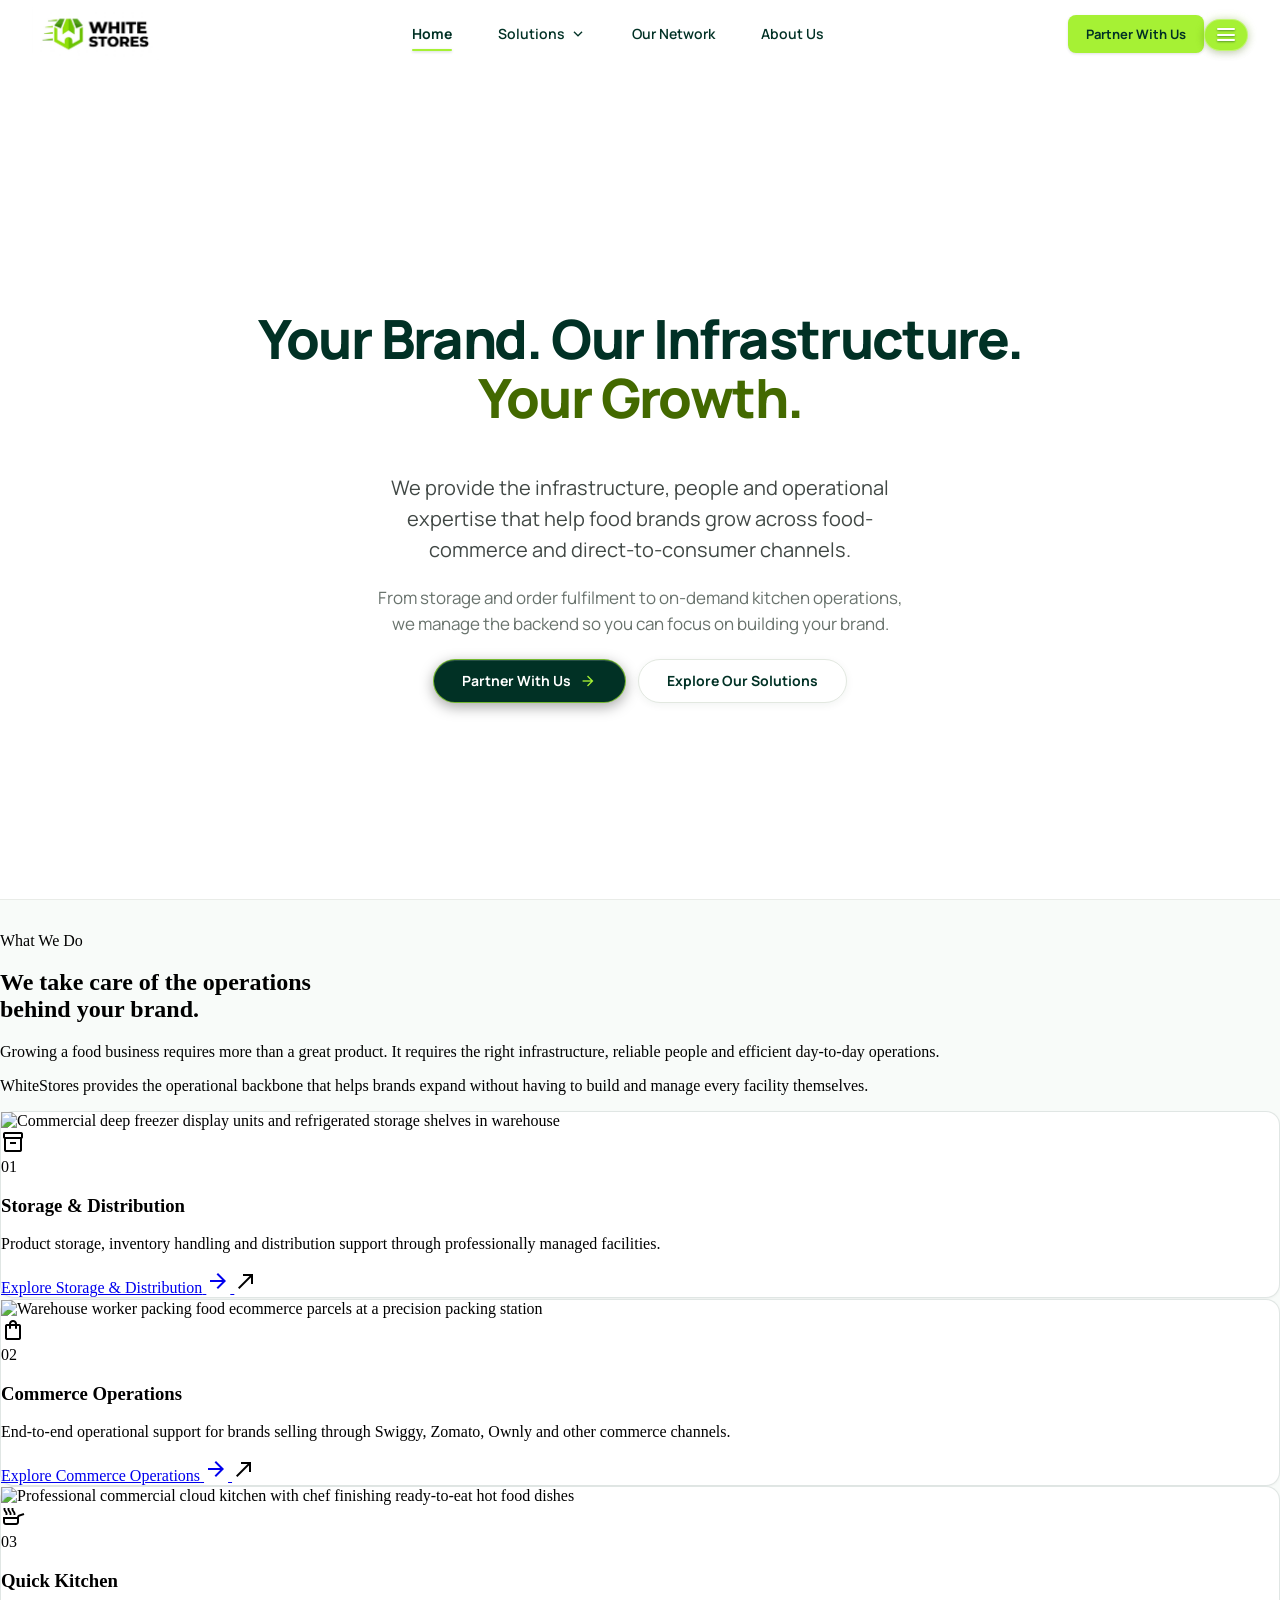
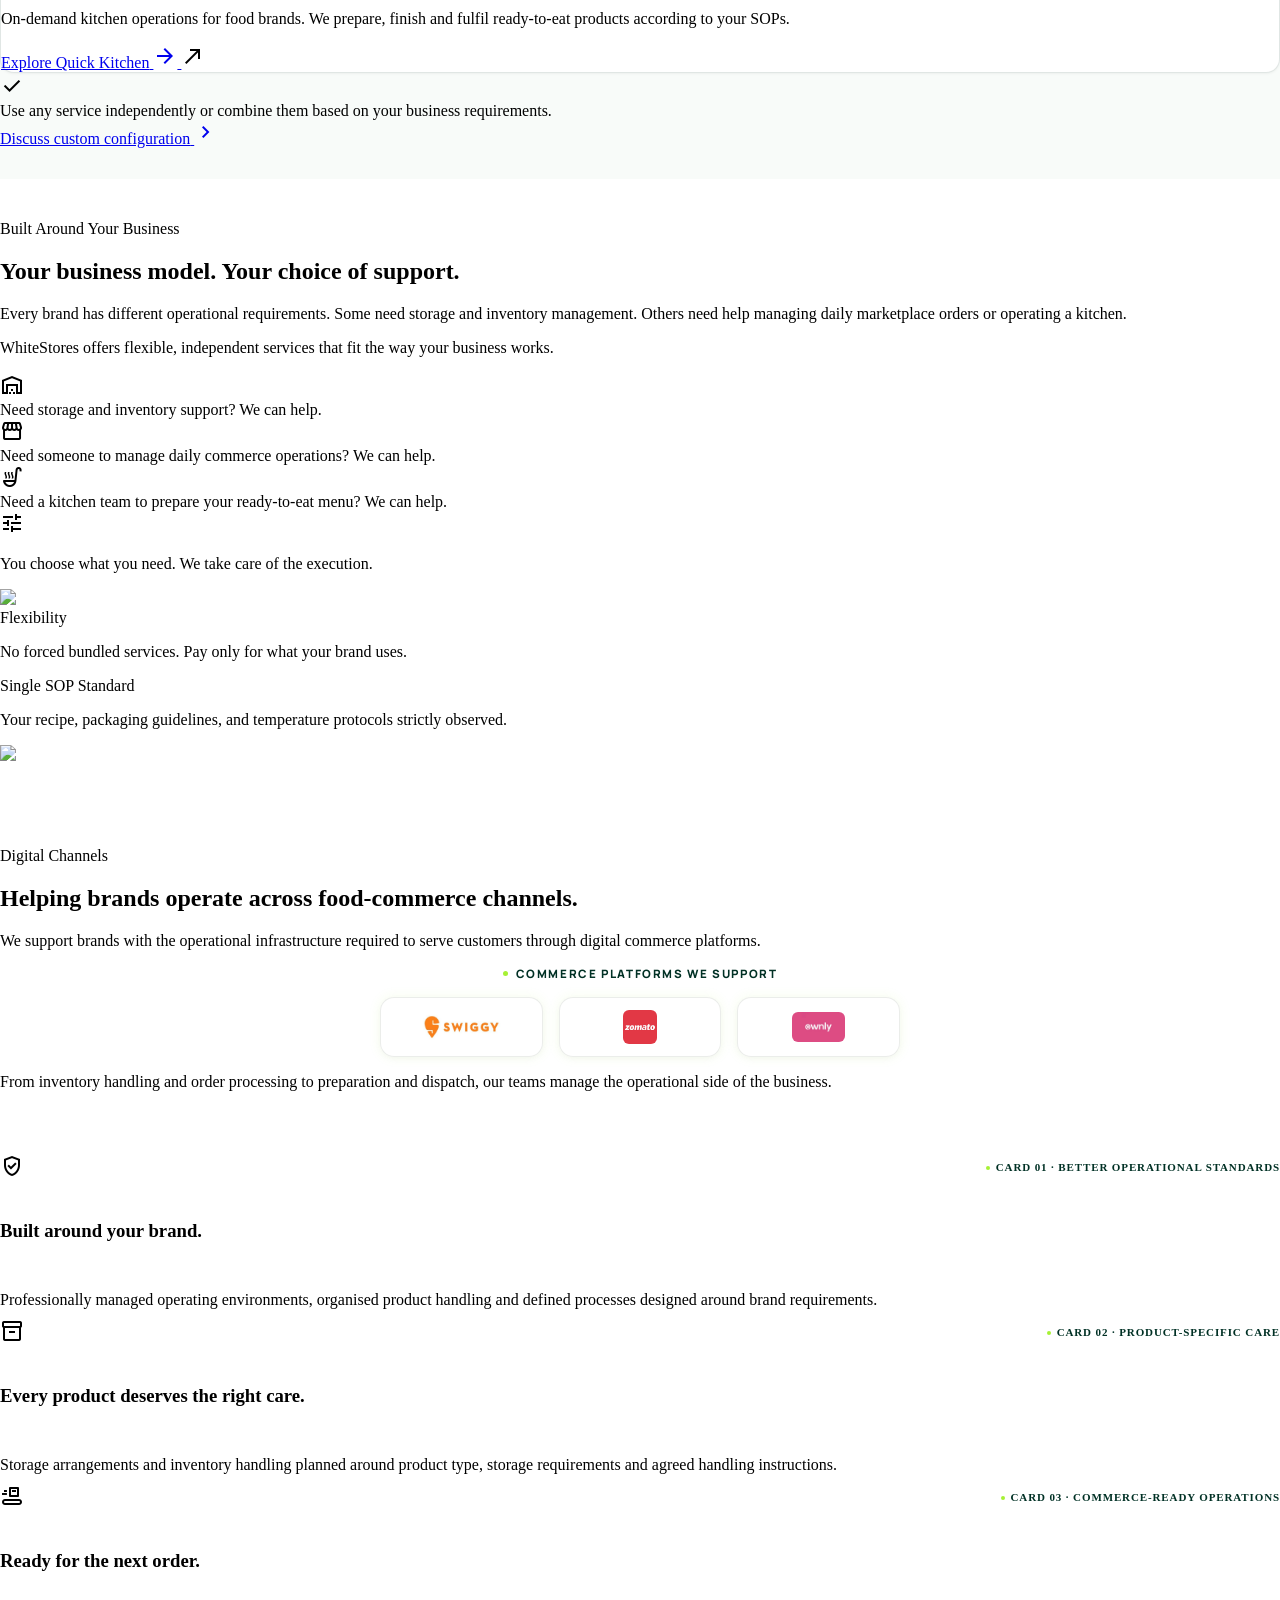
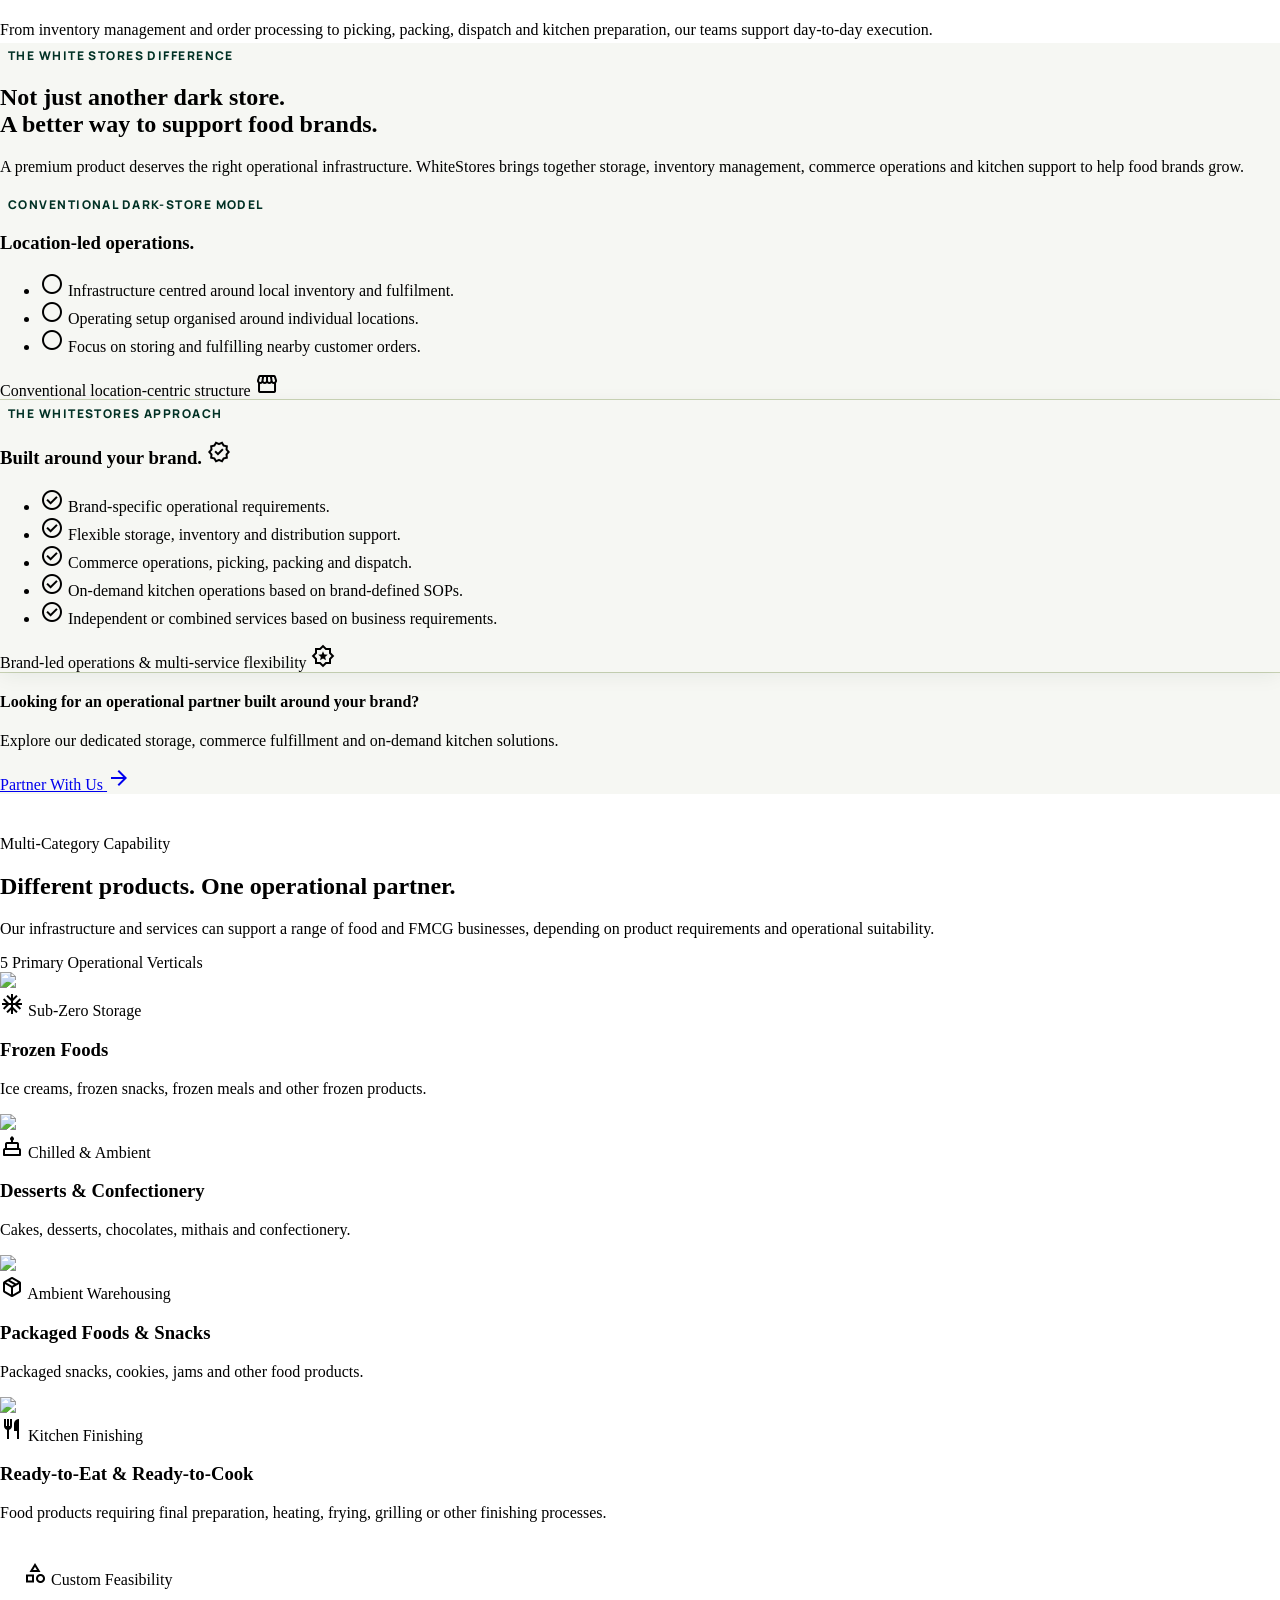
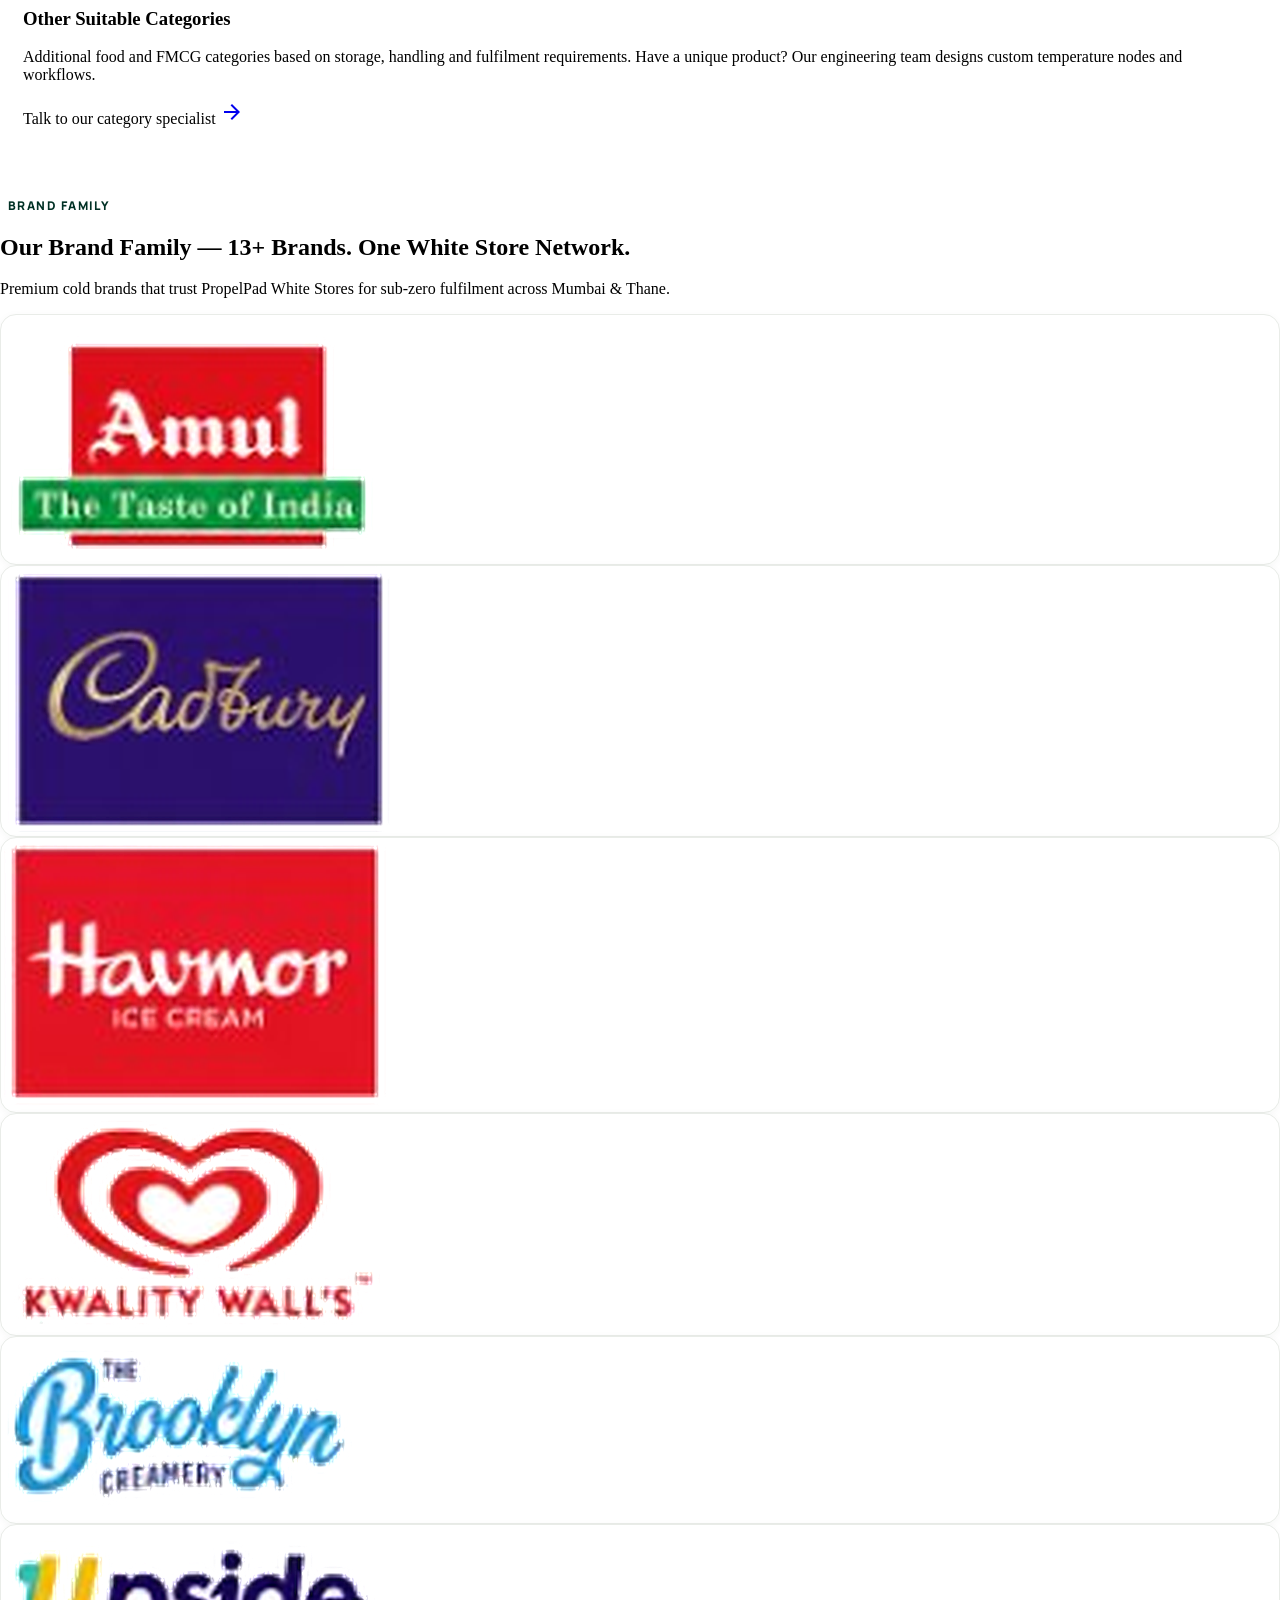
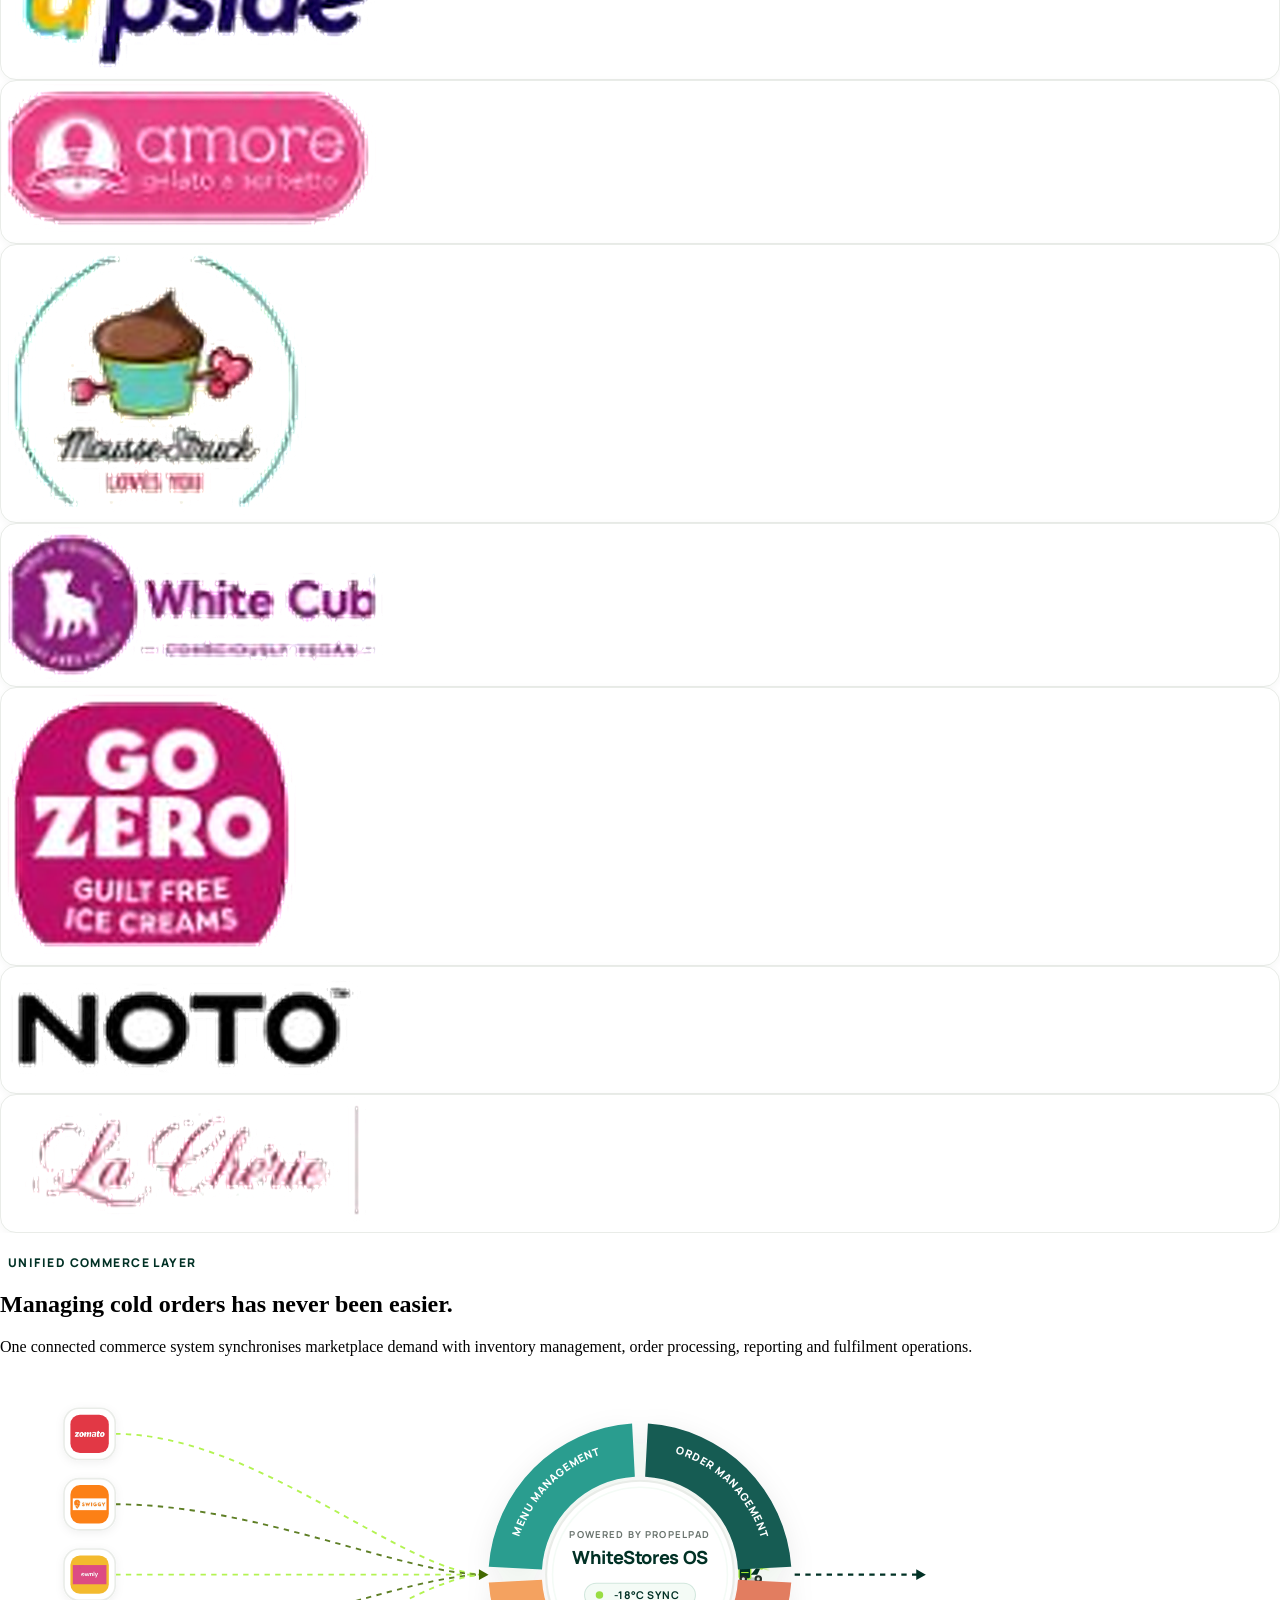
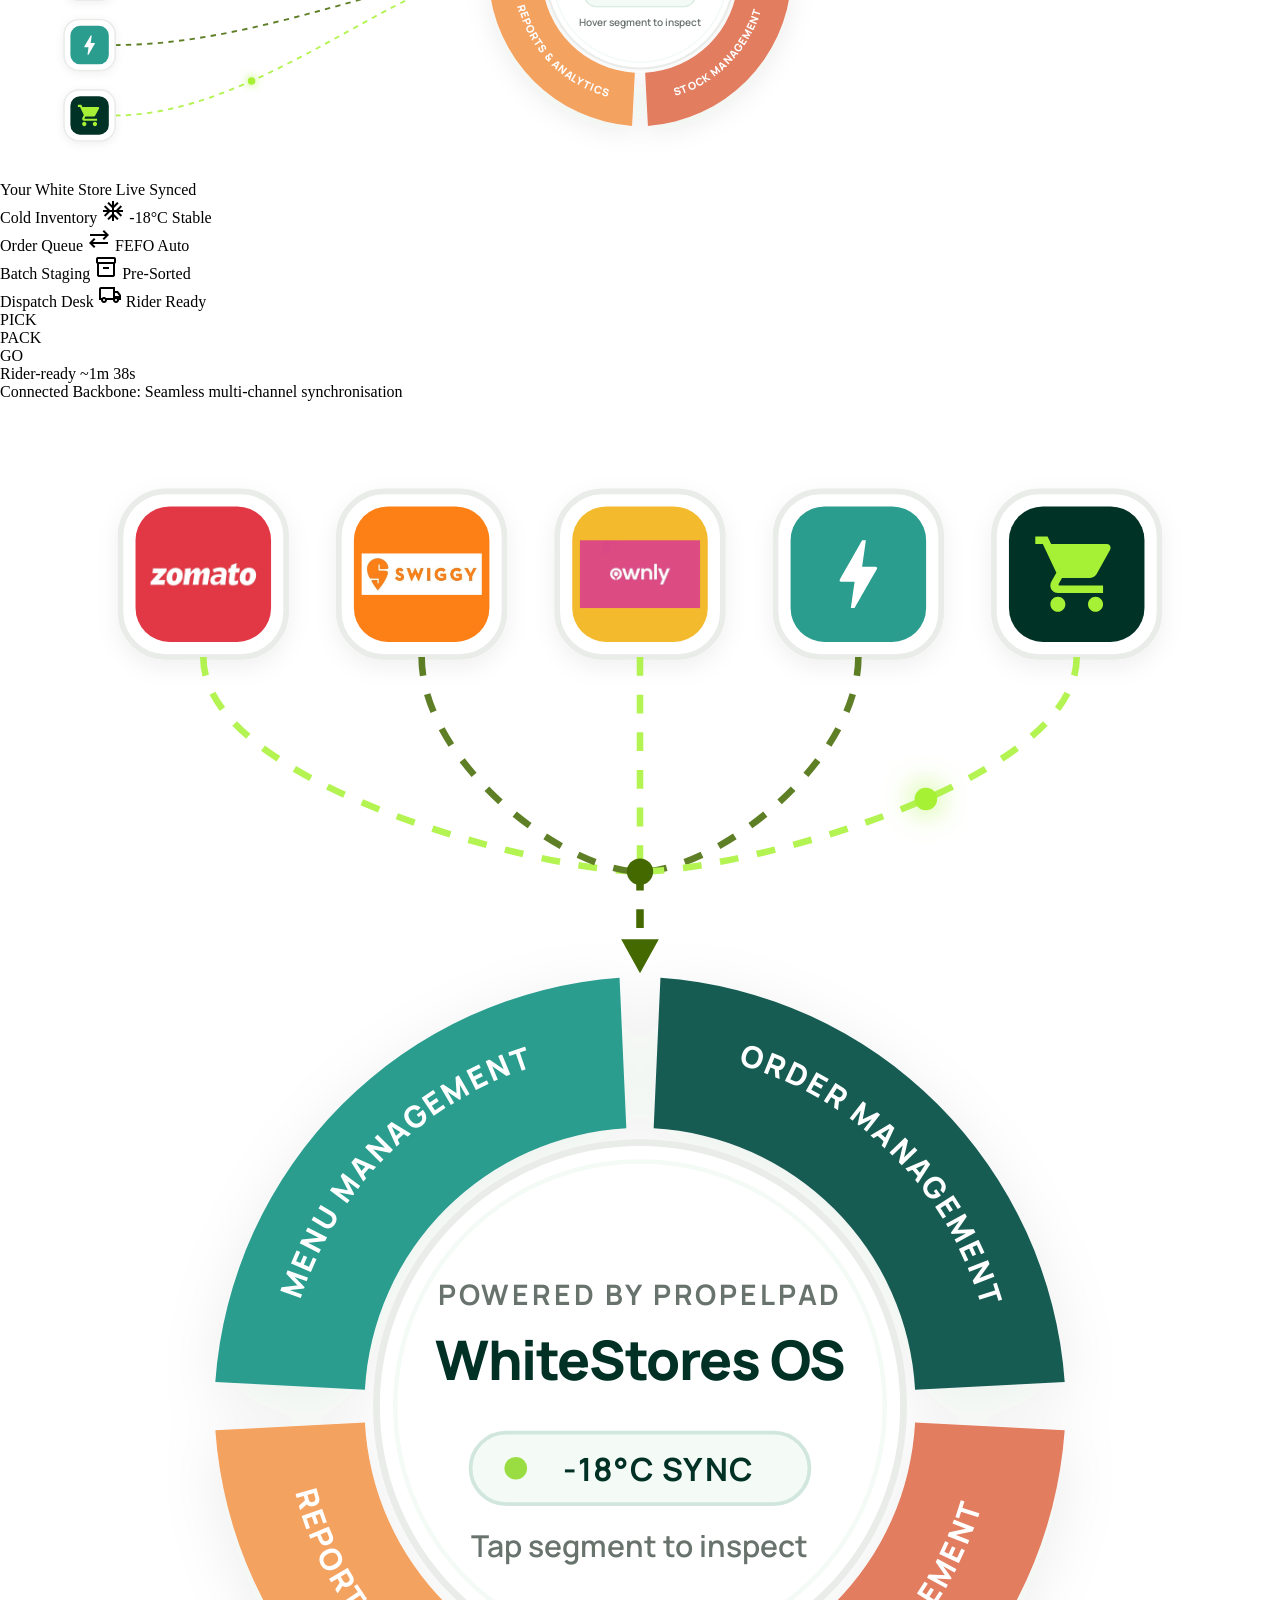
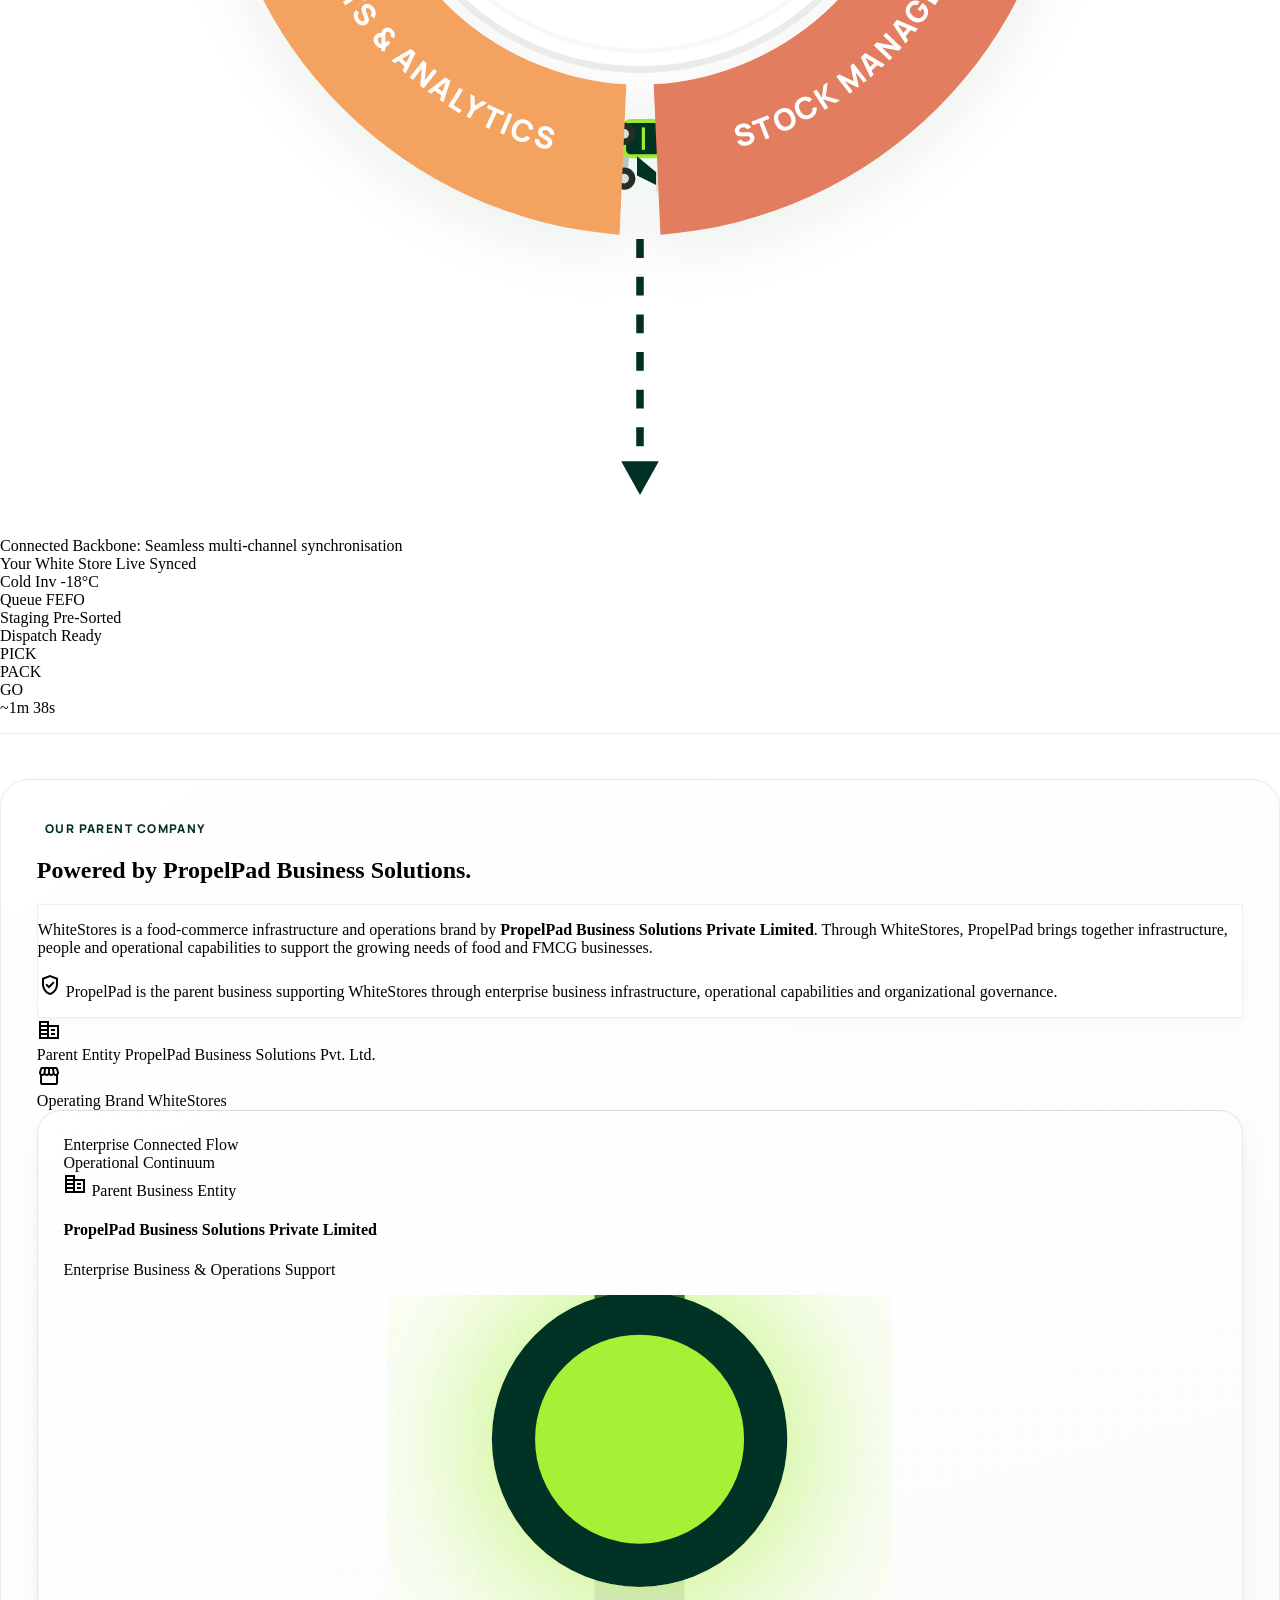
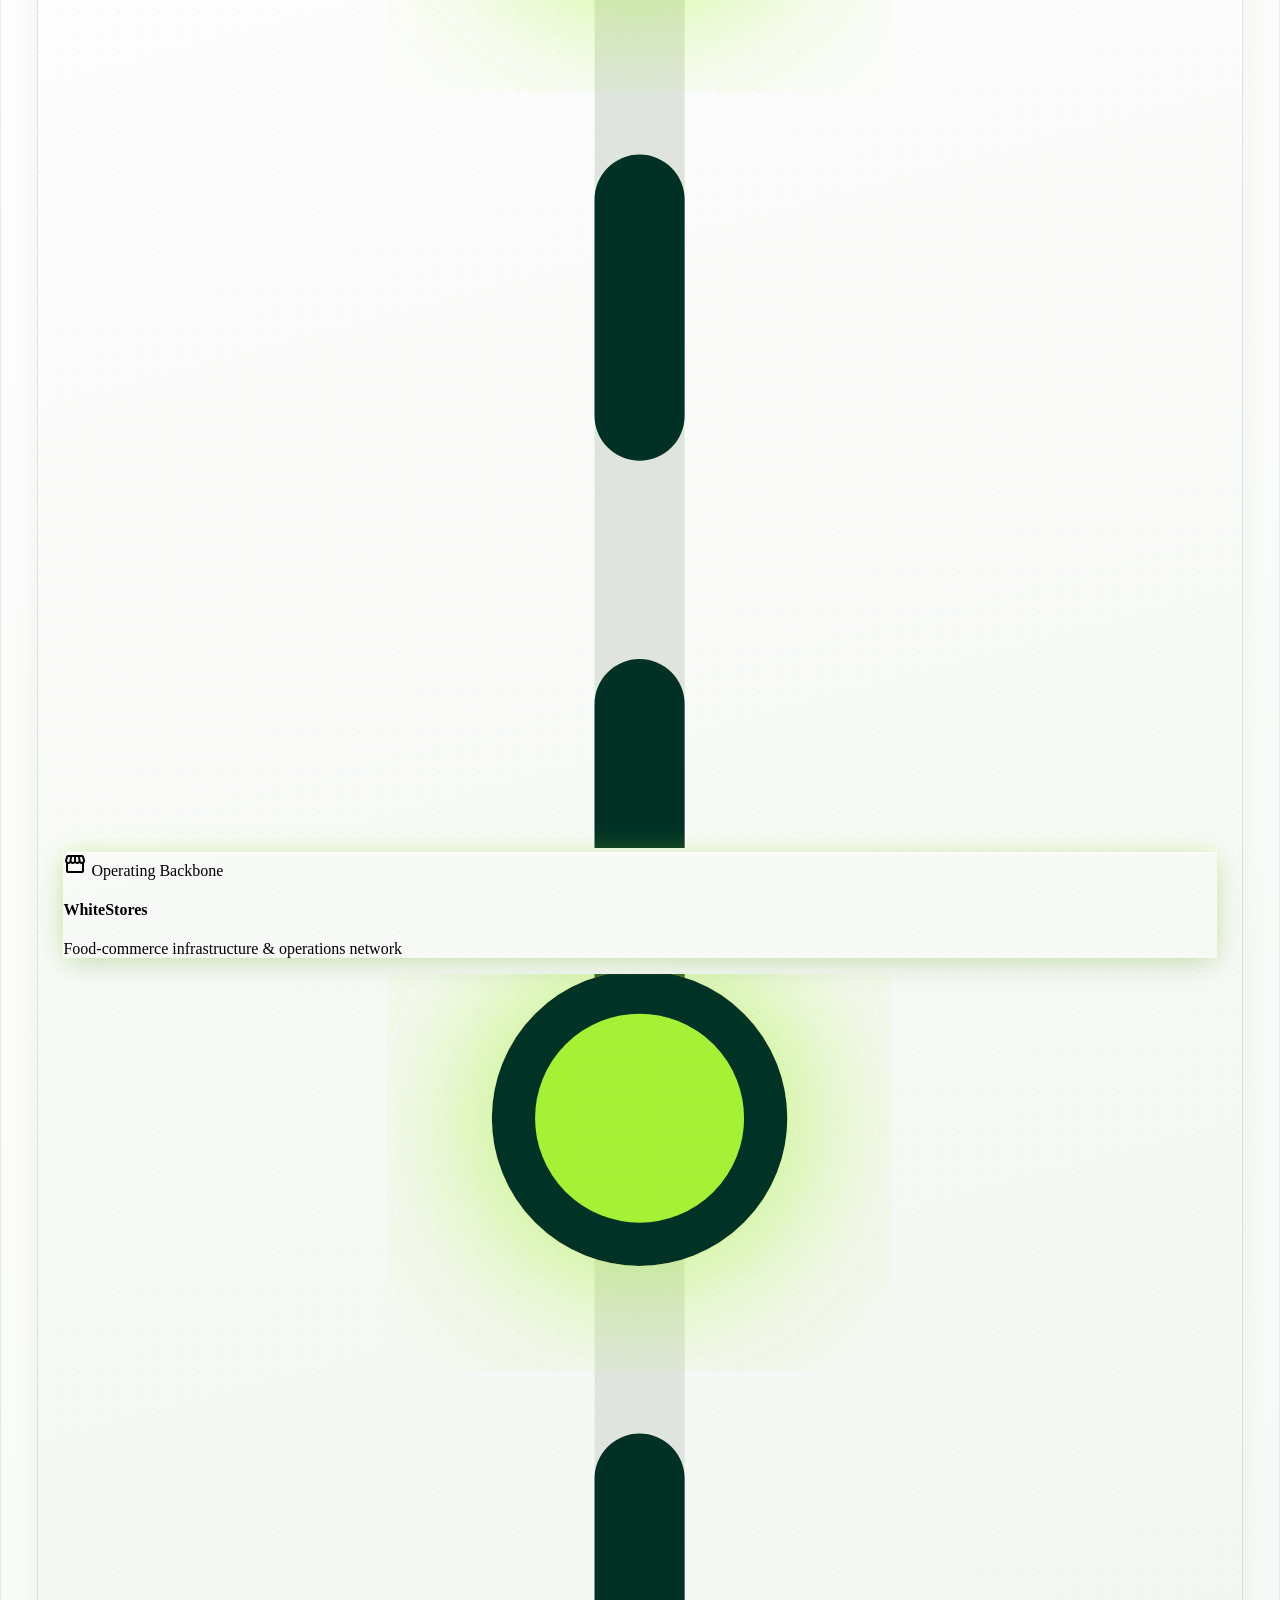
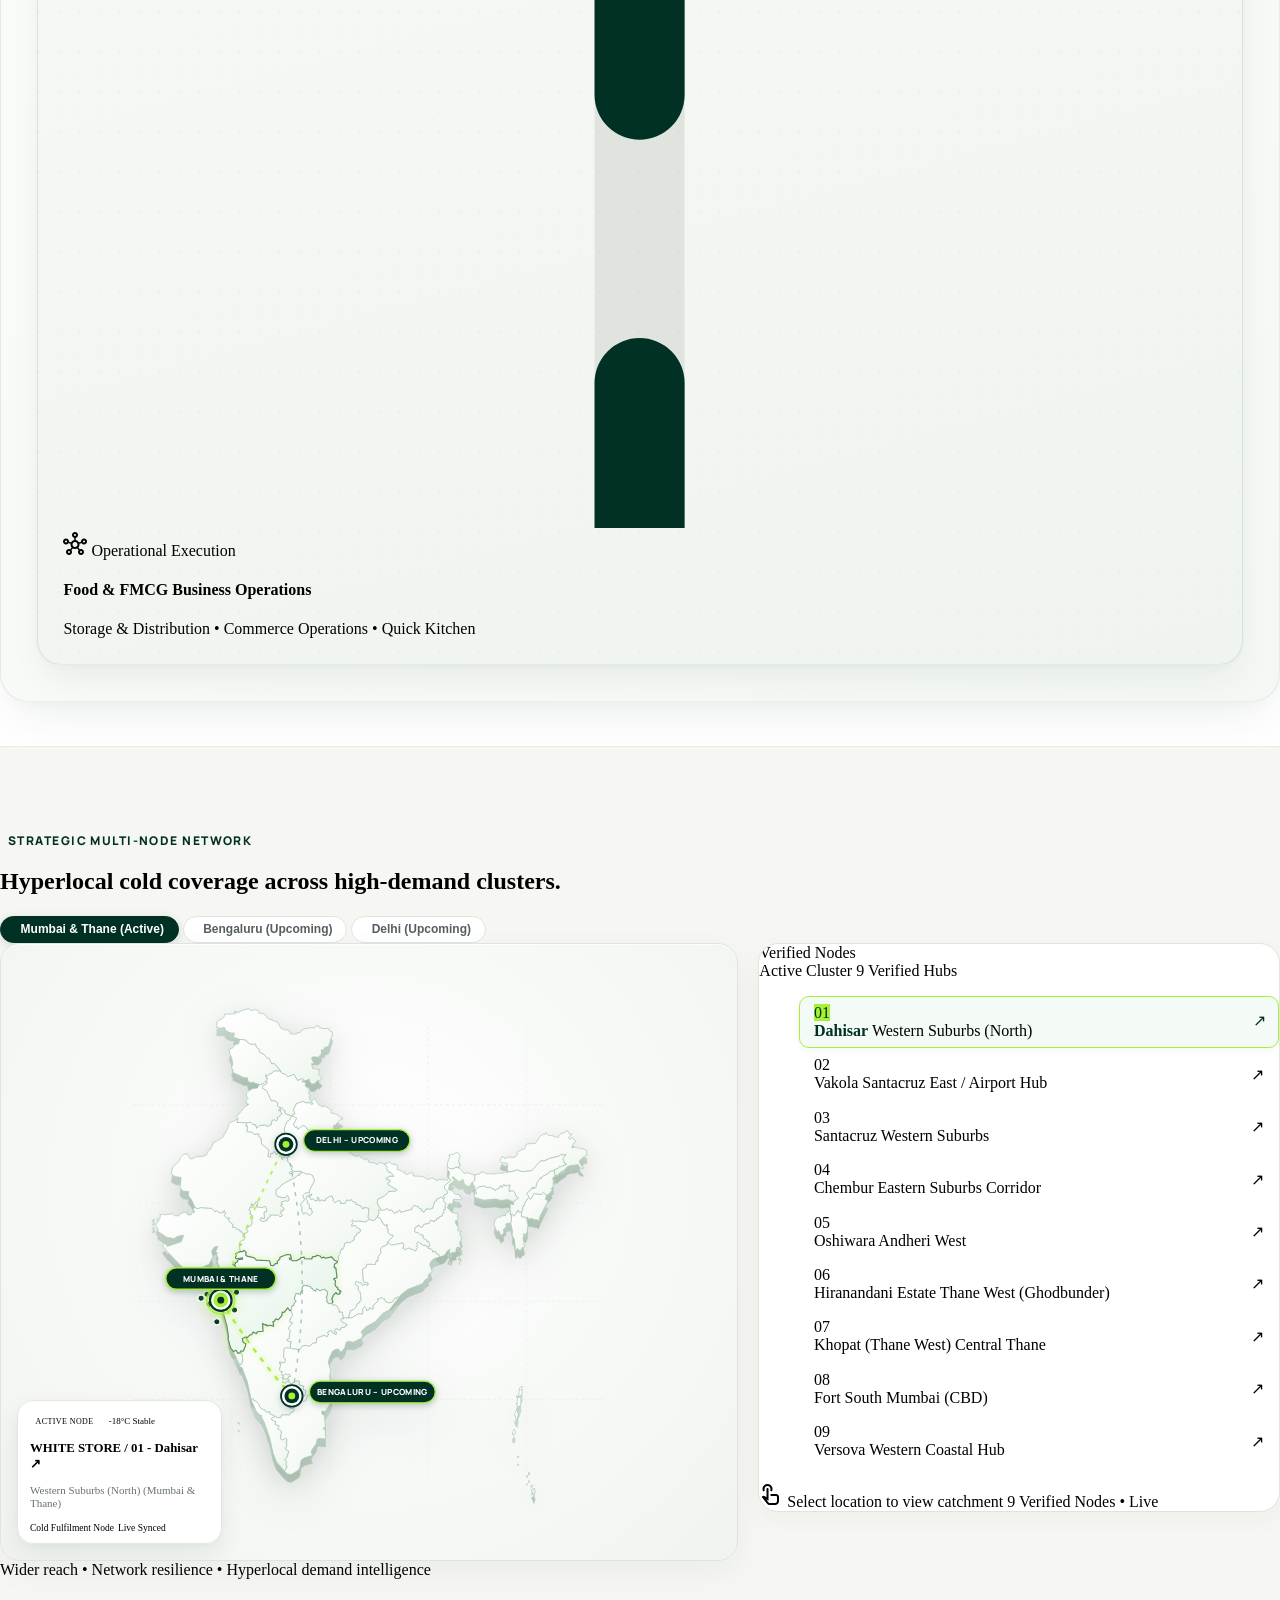
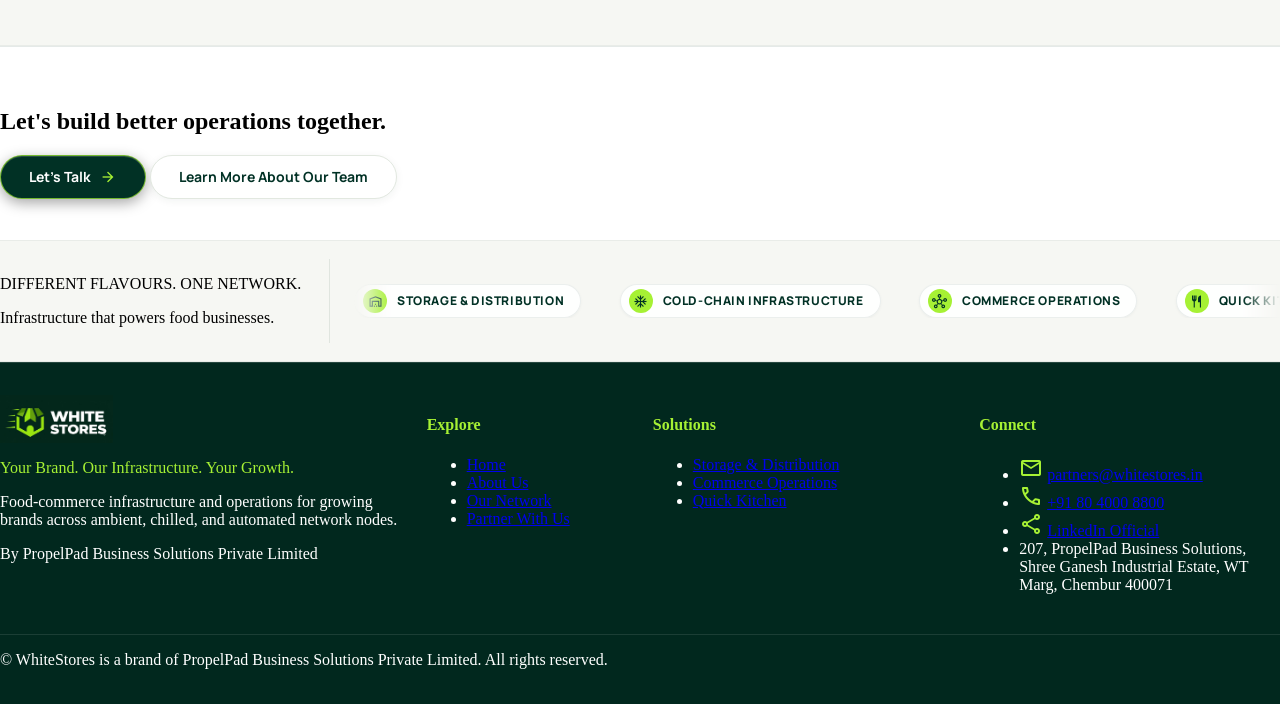
==== commit 8c0f3fdf: "changes in the code" ====
--- a/index.html
+++ b/index.html
@@ -1,7 +1,7 @@
 <!DOCTYPE html>
 <!DOCTYPE html>
 
-<html lang="en"><head><meta charset="utf-8"/><meta content="width=device-width, initial-scale=1.0" name="viewport"/><meta content="web_standard" name="shell-type"/><link href="https://fonts.googleapis.com" rel="preconnect"/><link crossorigin="" href="https://fonts.gstatic.com" rel="preconnect"/><link href="https://fonts.googleapis.com/css2?family=Manrope:wght@400;500;600;700;800&amp;display=swap" rel="stylesheet"/><link href="https://fonts.googleapis.com/css2?family=Material+Symbols+Outlined:opsz,wght,FILL,GRAD@20..48,100..700,0..1,-50..200" rel="stylesheet"/>
+<html lang="en"><head><meta charset="utf-8"/><meta content="width=device-width, initial-scale=1.0" name="viewport"/><meta http-equiv="Cache-Control" content="no-cache, no-store, must-revalidate"/><meta http-equiv="Pragma" content="no-cache"/><meta http-equiv="Expires" content="0"/><meta content="web_standard" name="shell-type"/><link href="https://fonts.googleapis.com" rel="preconnect"/><link crossorigin="" href="https://fonts.gstatic.com" rel="preconnect"/><link href="https://fonts.googleapis.com/css2?family=Manrope:wght@400;500;600;700;800&amp;display=swap" rel="stylesheet"/><link href="https://fonts.googleapis.com/css2?family=Material+Symbols+Outlined:opsz,wght,FILL,GRAD@20..48,100..700,0..1,-50..200" rel="stylesheet"/>
 <link href="https://fonts.googleapis.com/css2?family=Material+Symbols+Outlined:wght,FILL@100..700,0..1&amp;display=swap" rel="stylesheet"/><style>@layer base{html,body{margin:0;padding:0;}body{overscroll-behavior:none;}main>:first-child{margin-top:0!important;}main>:last-child{margin-bottom:0!important;}}::-webkit-scrollbar{display:none;}</style><script src="https://cdn.tailwindcss.com"></script><script id="tailwind-config">tailwind.config = {
   darkMode: "class",
   theme: {
@@ -114,7 +114,7 @@
       }
     }
   }
-}</script><link rel="stylesheet" href="css/style.css?v=ws-refine-blacklogo"/>
+}</script><link rel="stylesheet" href="css/style.css?v=ws-compact-card-v1"/>
 </head><body class="bg-surface font-body-md text-on-surface antialiased"><header class="ws-navbar">
   <div class="ws-navbar-container">
     
@@ -2113,6 +2113,9 @@
               <span class="material-symbols-outlined text-[16px] text-[#A6F134] ws-footer-lime shrink-0">share</span>
               <a class="hover:text-[#A6F134] transition-colors whitespace-nowrap" href="#" rel="noopener noreferrer" target="_blank">LinkedIn Official</a>
             </li>
+            <li class="pt-1 text-xs text-white/75 leading-relaxed">
+              207, PropelPad Business Solutions, Shree Ganesh Industrial Estate, WT Marg, Chembur 400071
+            </li>
           </ul>
         </div>
 
--- a/css/style.css
+++ b/css/style.css
@@ -3978,19 +3978,159 @@
     display: flex !important;
     flex-direction: column !important;
   }
+
+  /* Desktop Map Stage, Sizing & Floating Card Positioning */
+  .ws-network-map-section .ws-map-stage {
+    position: relative !important;
+    width: 100% !important;
+    height: 100% !important;
+    padding: 1.25rem !important;
+    box-sizing: border-box !important;
+    display: flex !important;
+    align-items: center !important;
+    justify-content: center !important;
+    overflow: hidden !important;
+  }
+
+  .ws-network-map-section .ws-map-svg-wrap {
+    width: 100% !important;
+    height: 100% !important;
+    display: flex !important;
+    align-items: center !important;
+    justify-content: center !important;
+  }
+
+  .ws-network-map-section .ws-map-svg {
+    width: 100% !important;
+    height: 100% !important;
+    max-width: 92% !important;
+    max-height: 92% !important;
+    object-fit: contain !important;
+  }
+
+  .ws-network-map-section .ws-map-float-card {
+    position: absolute !important;
+    bottom: 1rem !important;
+    left: 1rem !important;
+    top: auto !important;
+    right: auto !important;
+    width: 205px !important;
+    max-width: 205px !important;
+    min-width: 205px !important;
+    box-sizing: border-box !important;
+    padding: 0.55rem 0.75rem !important;
+    margin-bottom: 0 !important;
+    z-index: 20 !important;
+  }
+
+  .ws-network-map-section .ws-map-float-card .ws-float-card-badge {
+    font-size: 8px !important;
+    padding: 0.125rem 0.35rem !important;
+    white-space: nowrap !important;
+    letter-spacing: 0.05em !important;
+  }
+
+  .ws-network-map-section .ws-map-float-card .ws-float-card-temp {
+    font-size: 9px !important;
+    padding: 0.125rem 0.35rem !important;
+    white-space: nowrap !important;
+  }
+
+  .ws-network-map-section .ws-map-float-card .ws-float-card-title {
+    font-size: 0.8rem !important; /* ~12.8px */
+    line-height: 1.25 !important;
+    margin-bottom: 0.15rem !important;
+    word-break: break-word !important;
+    overflow-wrap: break-word !important;
+  }
+
+  .ws-network-map-section .ws-map-float-card .ws-float-card-region {
+    font-size: 0.6875rem !important; /* 11px */
+    line-height: 1.25 !important;
+    margin-bottom: 0.35rem !important;
+    color: #69736D !important;
+    word-break: break-word !important;
+    overflow-wrap: break-word !important;
+  }
+
+  .ws-network-map-section .ws-map-float-card .ws-float-card-type {
+    font-size: 9.5px !important;
+    line-height: 1.2 !important;
+    word-break: break-word !important;
+  }
+
+  .ws-network-map-section .ws-map-float-card .ws-float-card-status-wrapper {
+    font-size: 9.5px !important;
+    white-space: nowrap !important;
+    flex-shrink: 0 !important;
+  }
 }
 
 @media (max-width: 1023px) {
   .ws-network-map-section {
-    min-height: 100svh;
-    padding-top: 5.5rem !important;
+    min-height: auto;
+    padding-top: 5rem !important;
     padding-bottom: 2.5rem !important;
   }
 
   .ws-network-map-section .ws-map-main-row {
     display: flex;
     flex-direction: column;
-    gap: 1.5rem;
+    gap: 1.25rem;
+  }
+
+  .ws-network-map-section .ws-map-col {
+    width: 100%;
+    height: auto;
+  }
+
+  .ws-network-map-section .ws-list-col {
+    width: 100%;
+    height: auto;
+  }
+
+  .ws-map-stage {
+    display: flex;
+    flex-direction: column;
+    align-items: stretch;
+    justify-content: flex-start;
+    height: auto;
+    min-height: unset;
+    padding: 0.75rem;
+    overflow: visible;
+  }
+
+  .ws-map-float-card {
+    position: static !important;
+    top: auto !important;
+    left: auto !important;
+    right: auto !important;
+    bottom: auto !important;
+    width: 100% !important;
+    max-width: 100% !important;
+    margin-bottom: 0.75rem !important;
+    box-sizing: border-box;
+  }
+
+  .ws-map-svg-wrap {
+    width: 100%;
+    height: auto;
+    aspect-ratio: 600 / 540;
+    min-height: 280px;
+    display: flex;
+    align-items: center;
+    justify-content: center;
+  }
+
+  .ws-map-svg {
+    width: 100%;
+    height: auto;
+    max-height: 100%;
+  }
+
+  .ws-loc-card-container {
+    min-height: 320px;
+    max-height: 480px;
   }
 }
 
@@ -4140,27 +4280,28 @@
 /* Floating Active Location Card on Map */
 .ws-map-float-card {
   position: absolute;
-  top: 1rem;
+  bottom: 1rem;
   left: 1rem;
+  top: auto;
+  right: auto;
   z-index: 20;
   background: rgba(255, 255, 255, 0.94);
   backdrop-filter: blur(12px);
   -webkit-backdrop-filter: blur(12px);
   border: 1px solid #E2E8E0;
   border-radius: 1rem;
-  padding: 0.75rem 1rem;
+  padding: 0.55rem 0.75rem;
   box-shadow: 0 10px 25px rgba(1, 49, 37, 0.08), 0 2px 6px rgba(1, 49, 37, 0.03);
-  max-width: 270px;
+  width: 205px;
+  max-width: 205px;
+  min-width: 205px;
+  box-sizing: border-box;
   pointer-events: auto;
   transition: all 0.3s cubic-bezier(0.4, 0, 0.2, 1);
 }
 
 @media (max-width: 640px) {
   .ws-map-float-card {
-    top: 0.5rem;
-    left: 0.5rem;
-    right: 0.5rem;
-    max-width: none;
     padding: 0.6rem 0.85rem;
   }
 }
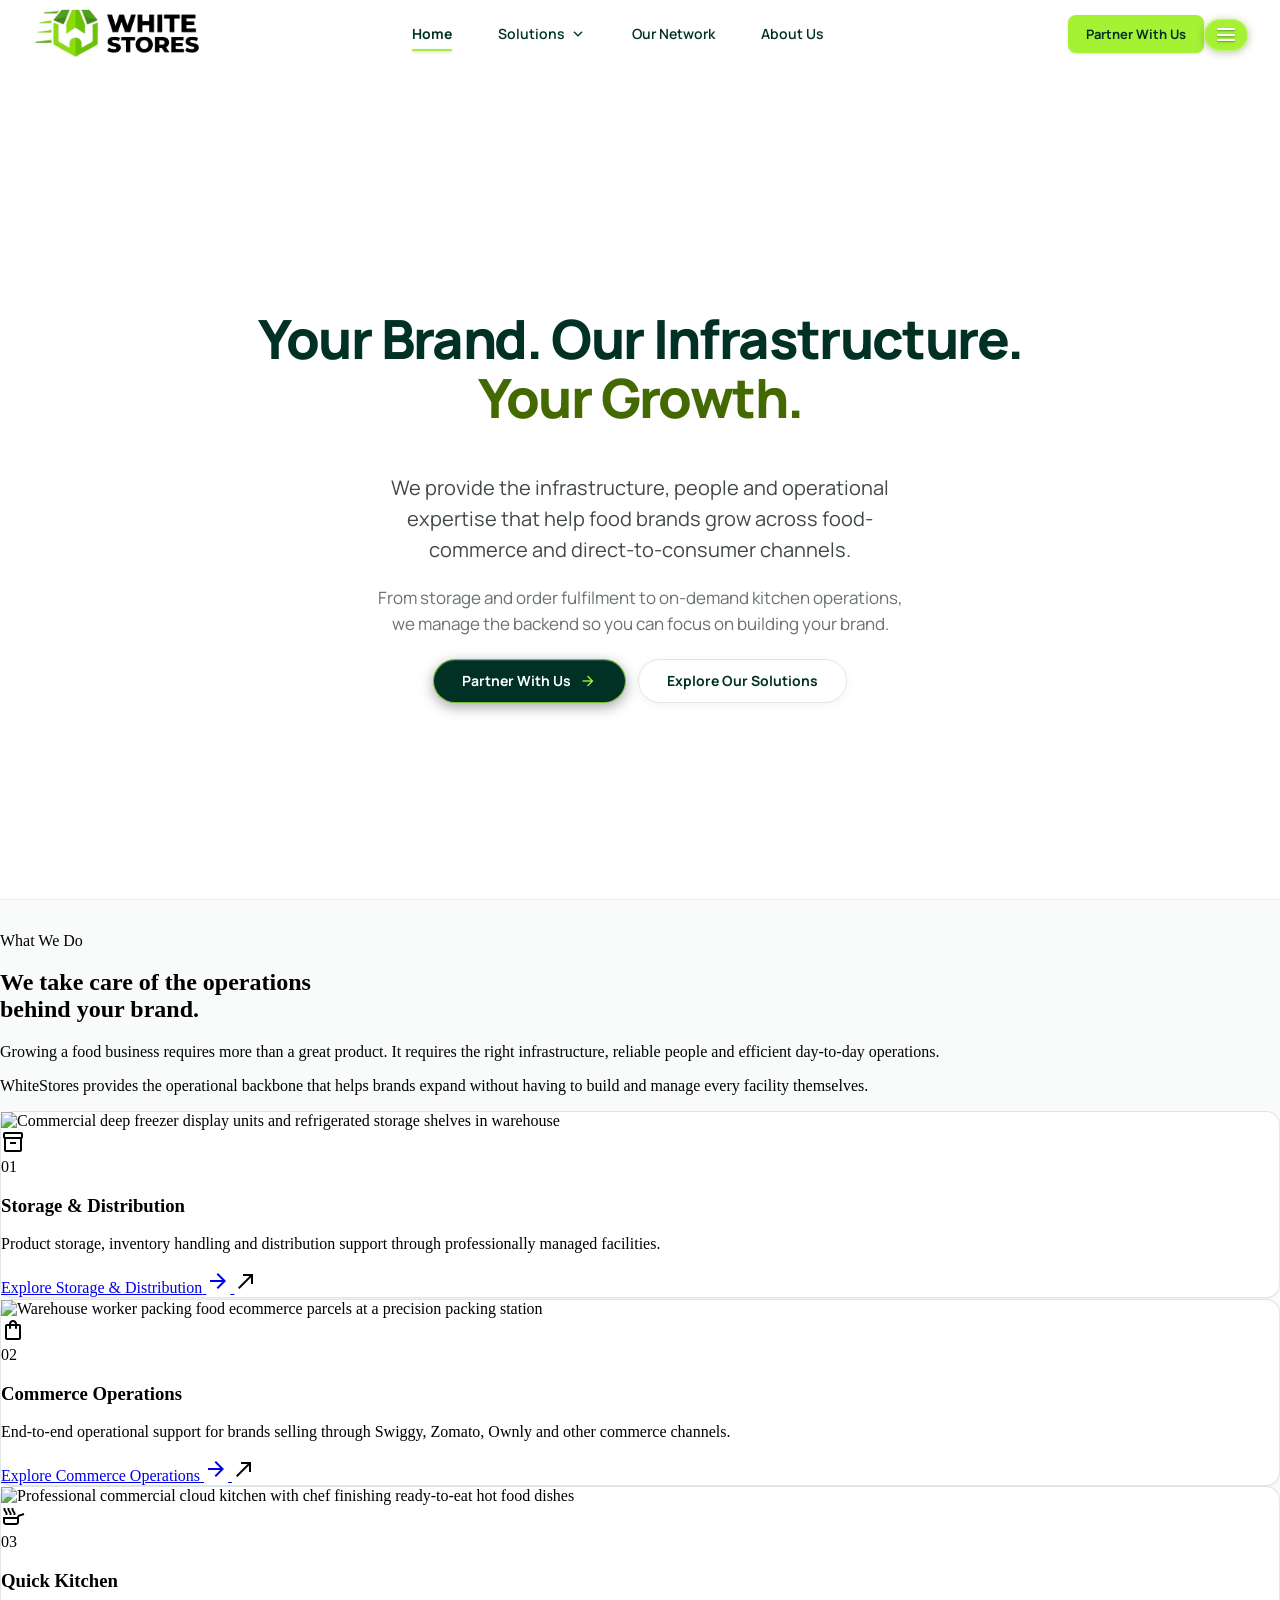
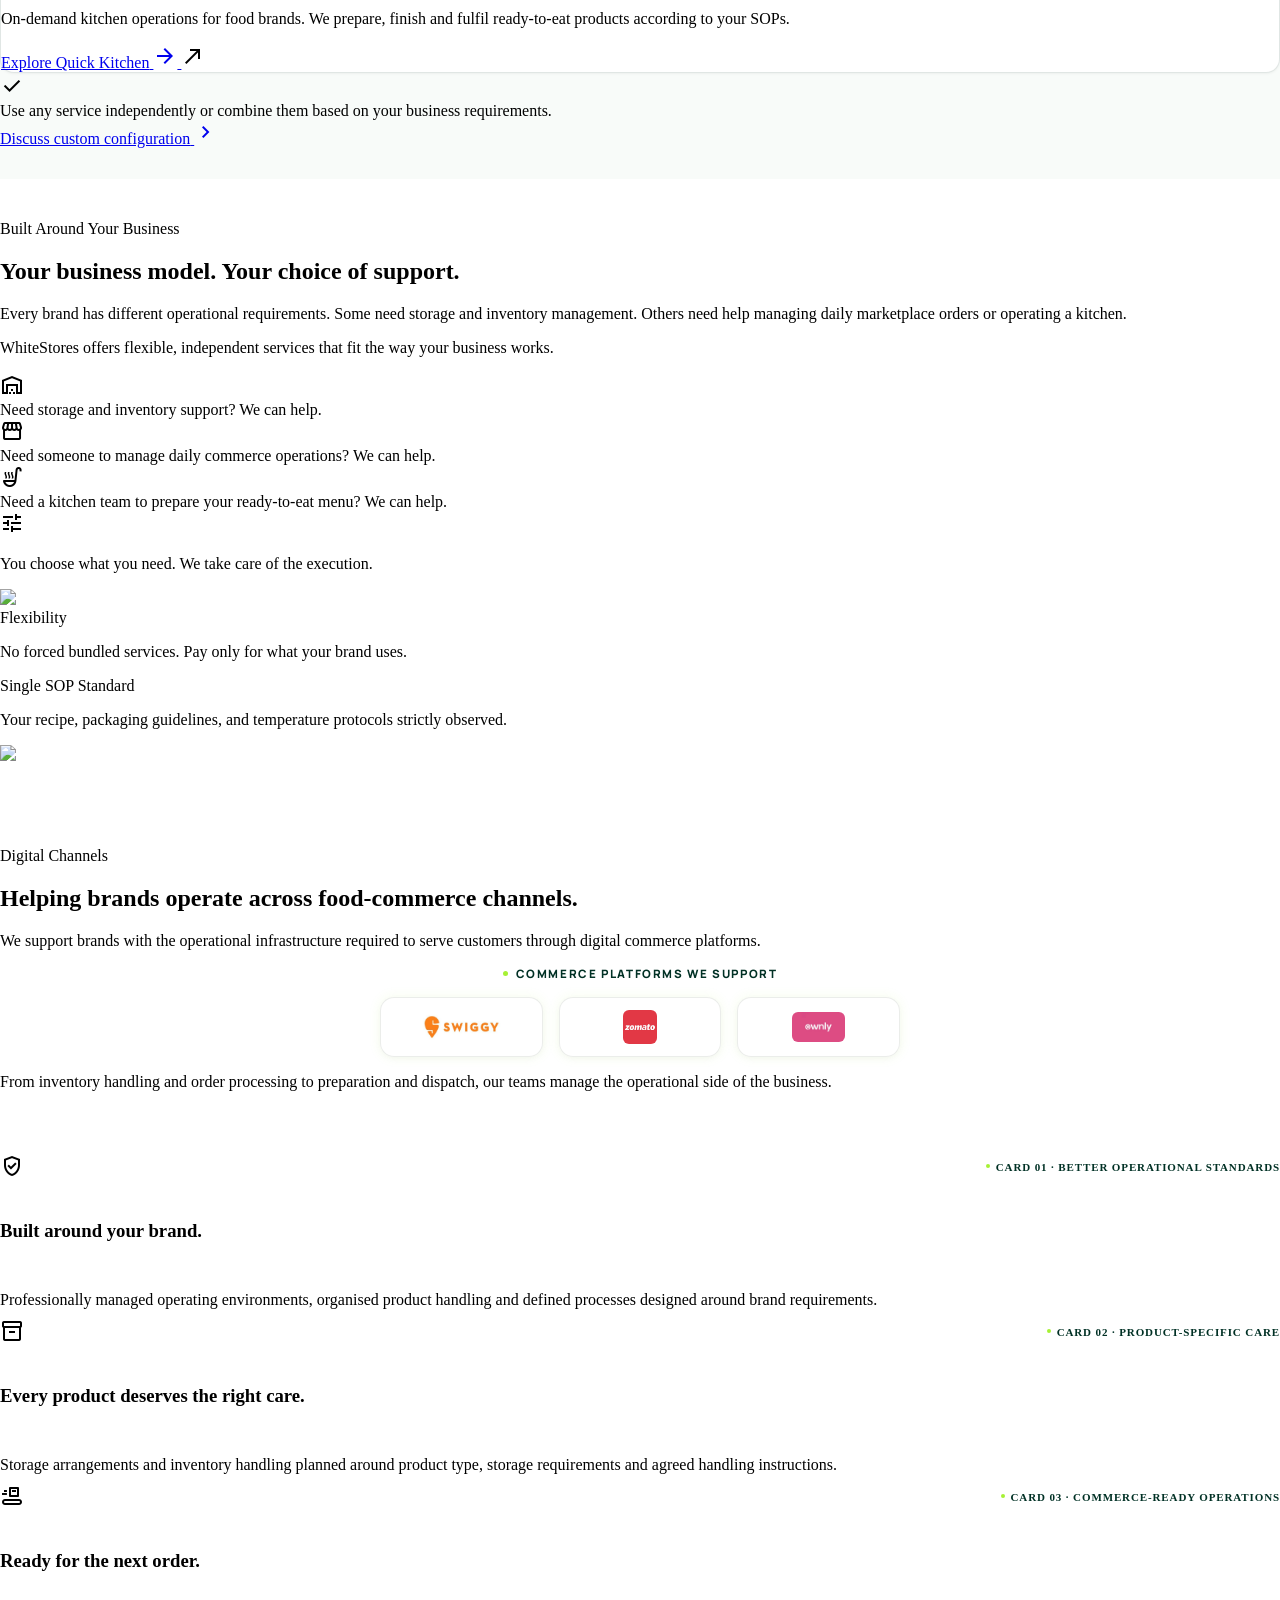
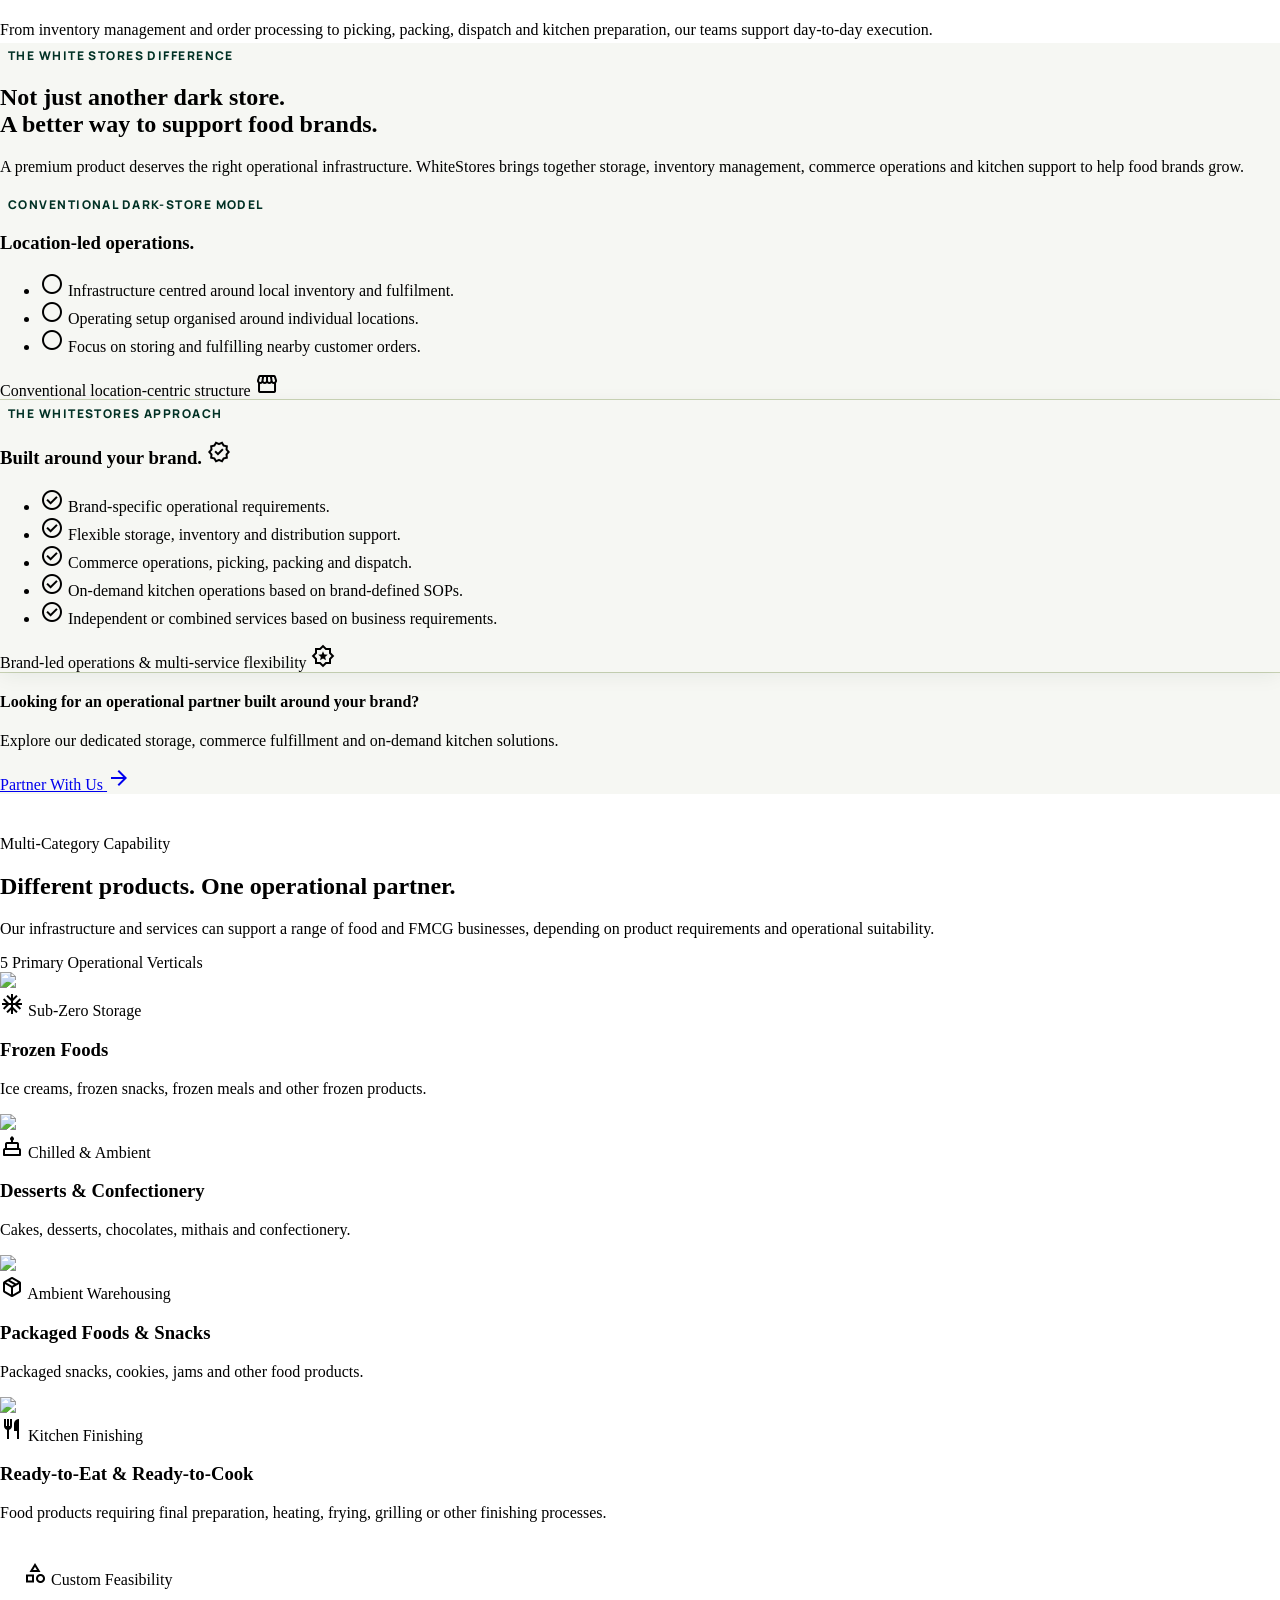
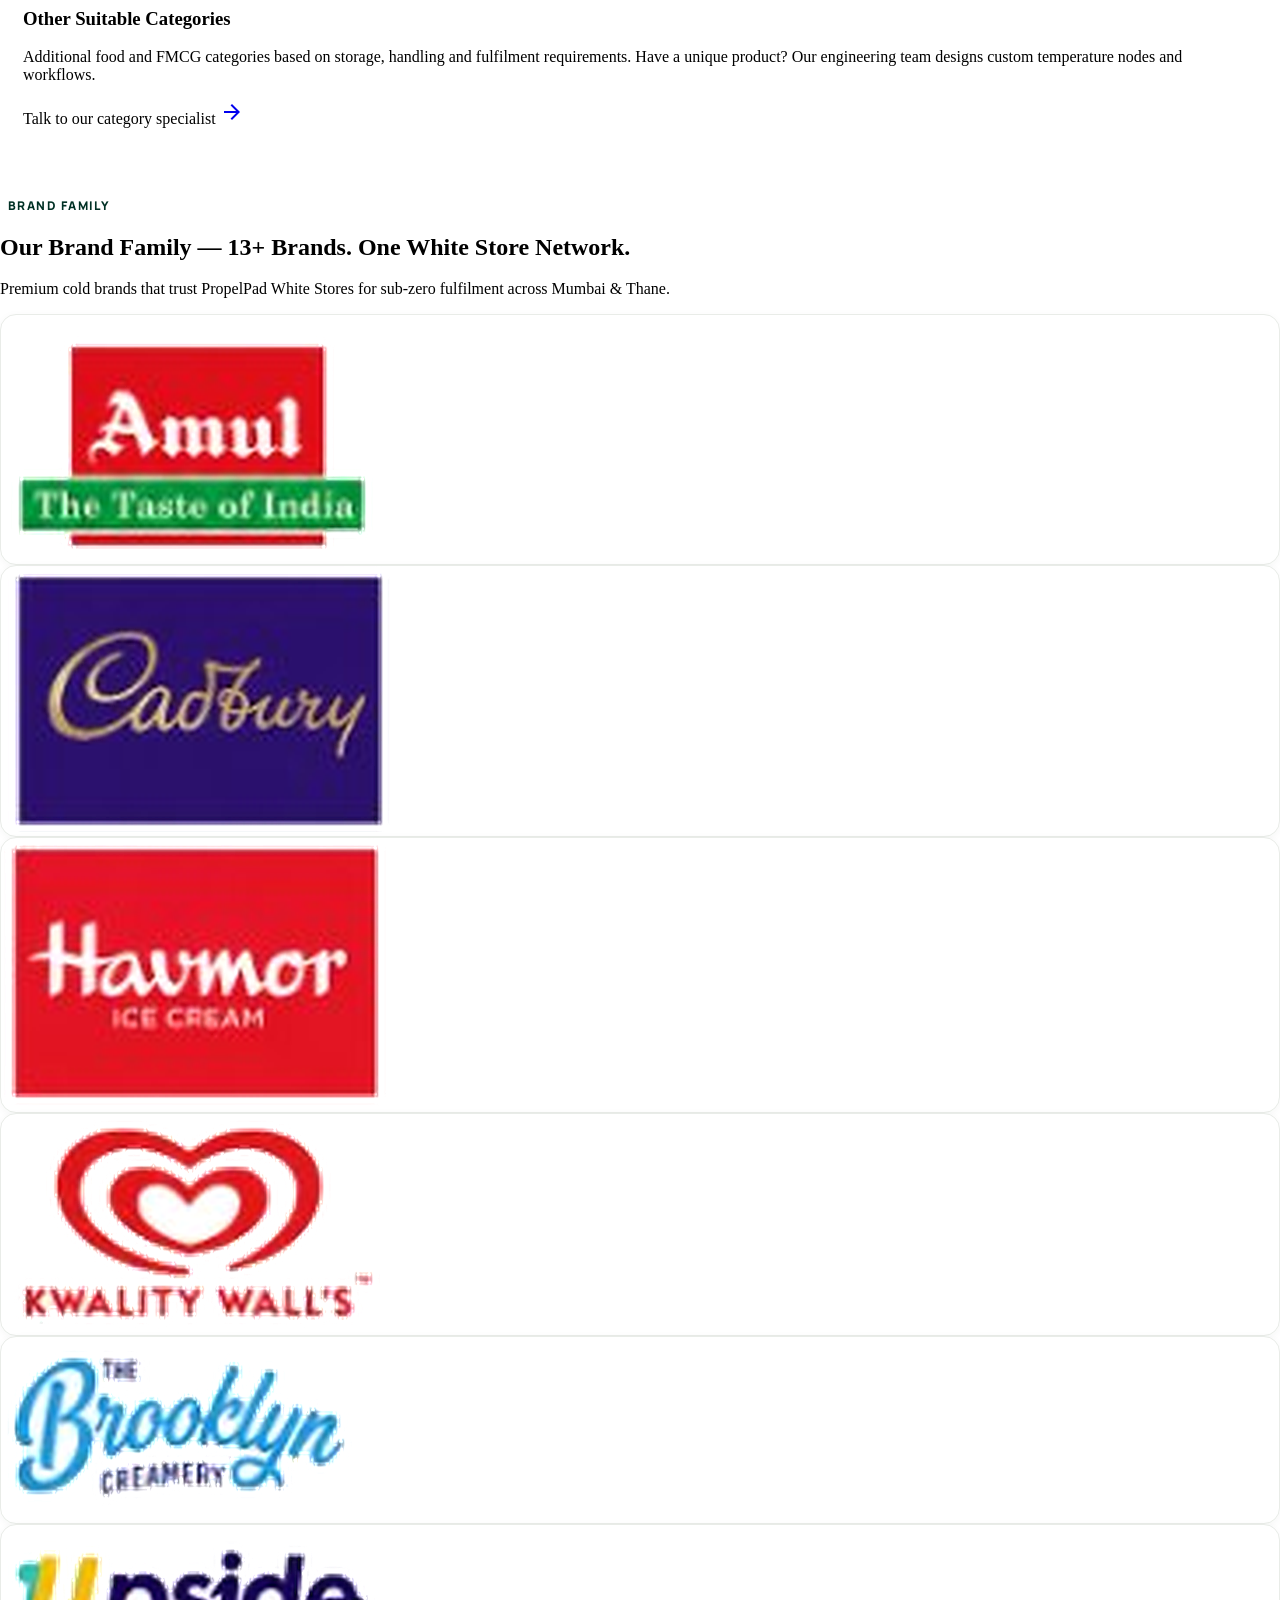
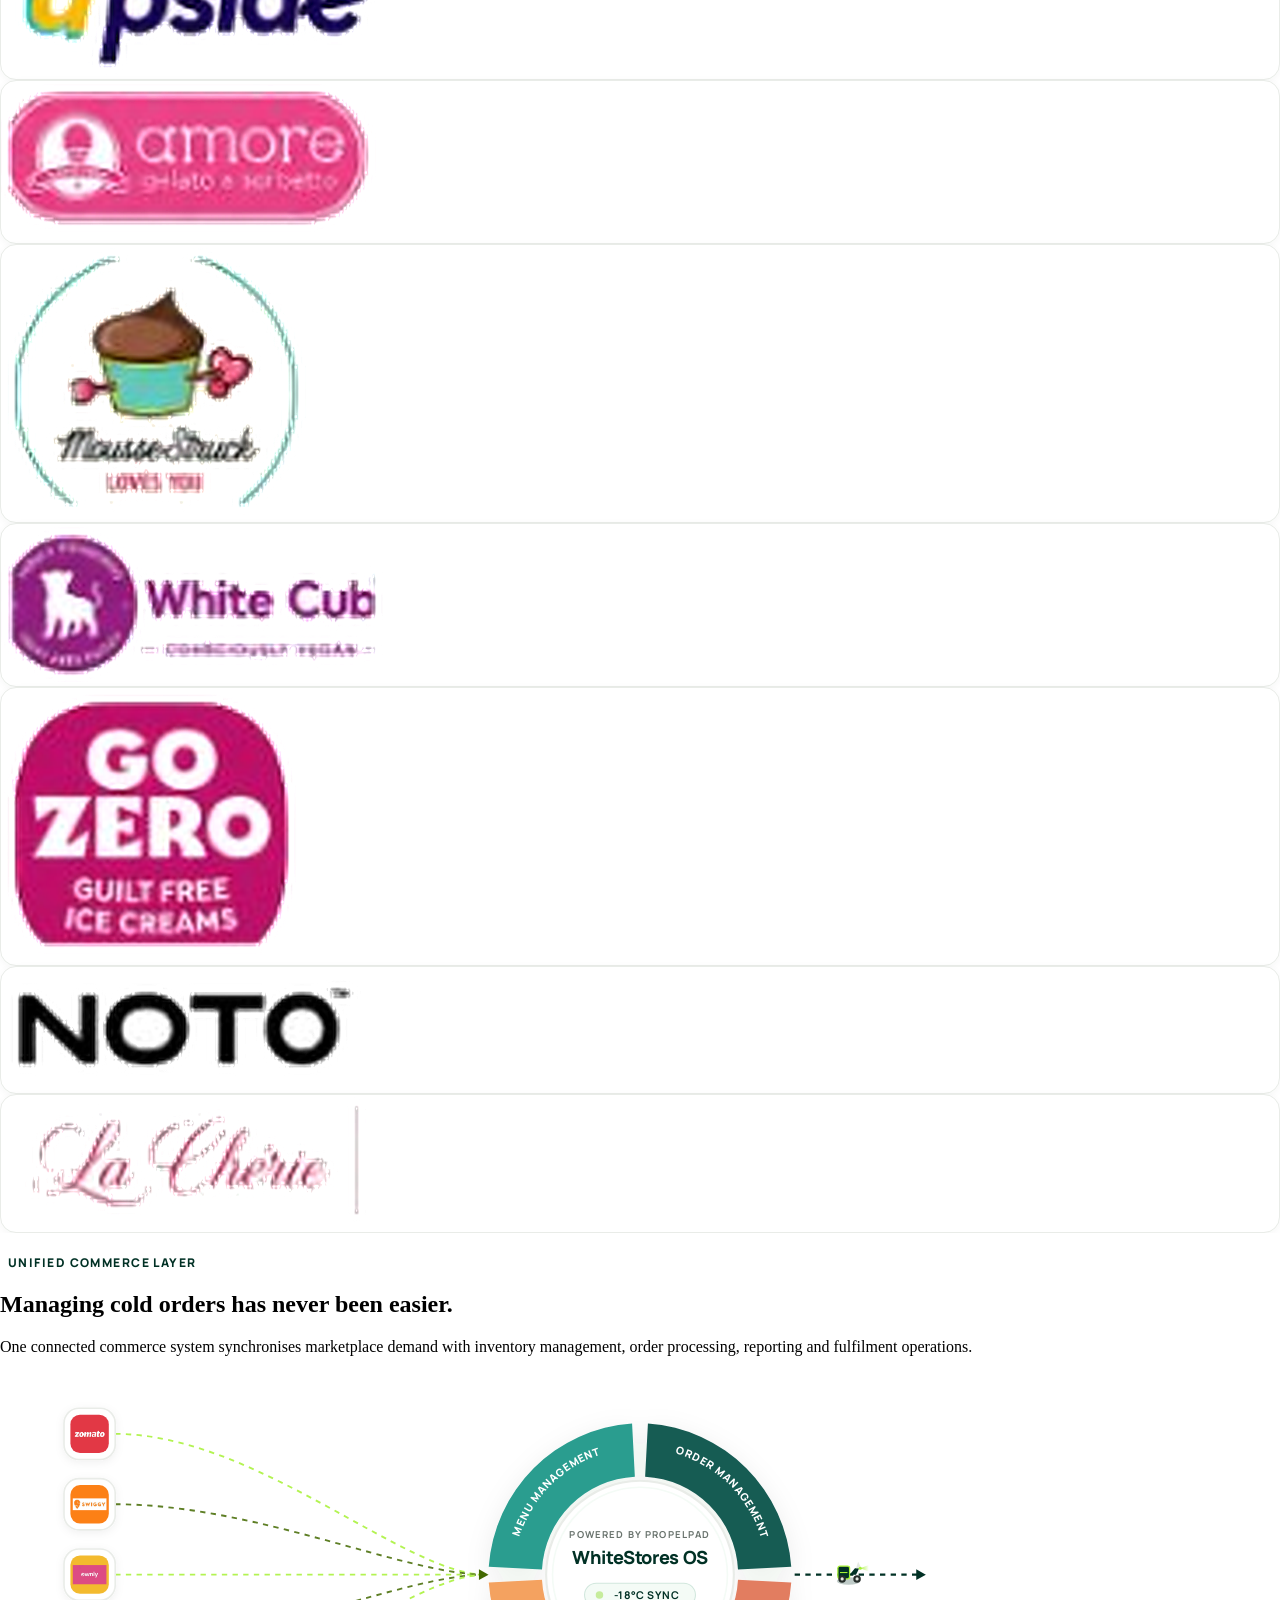
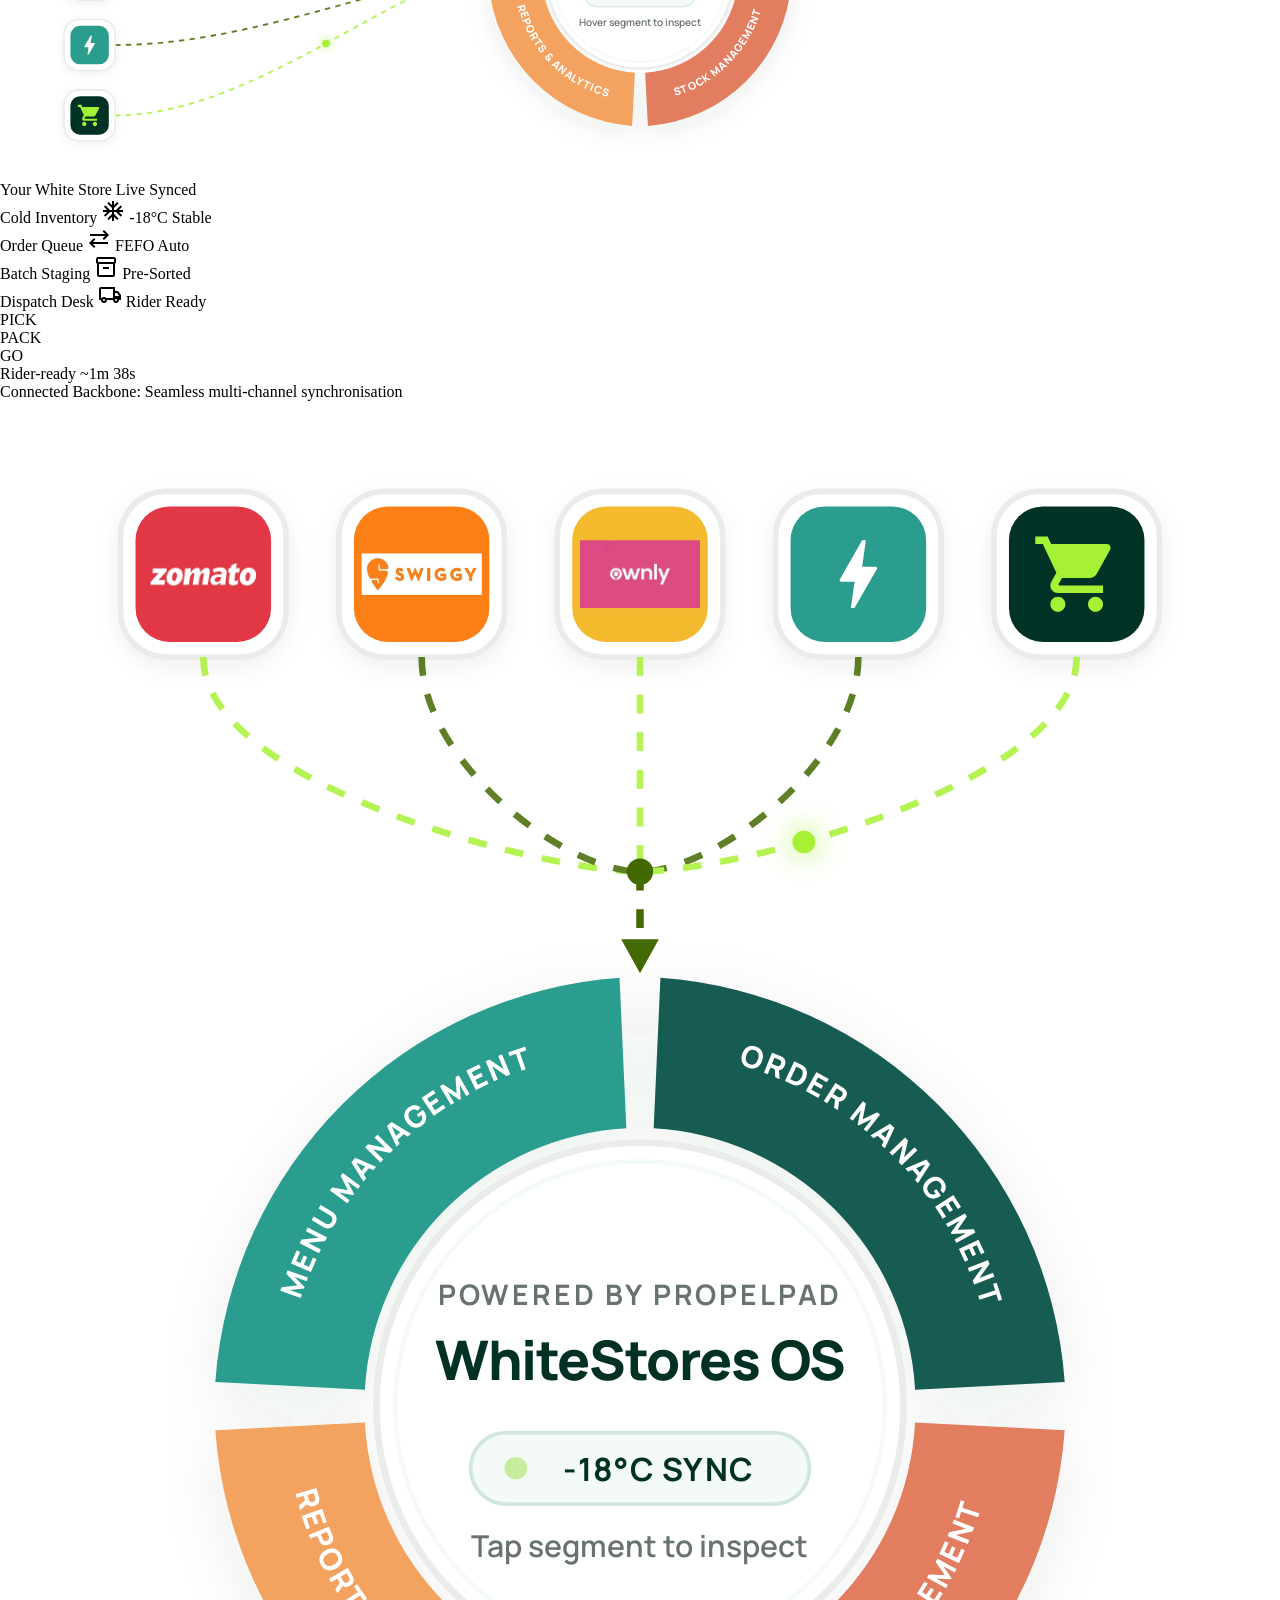
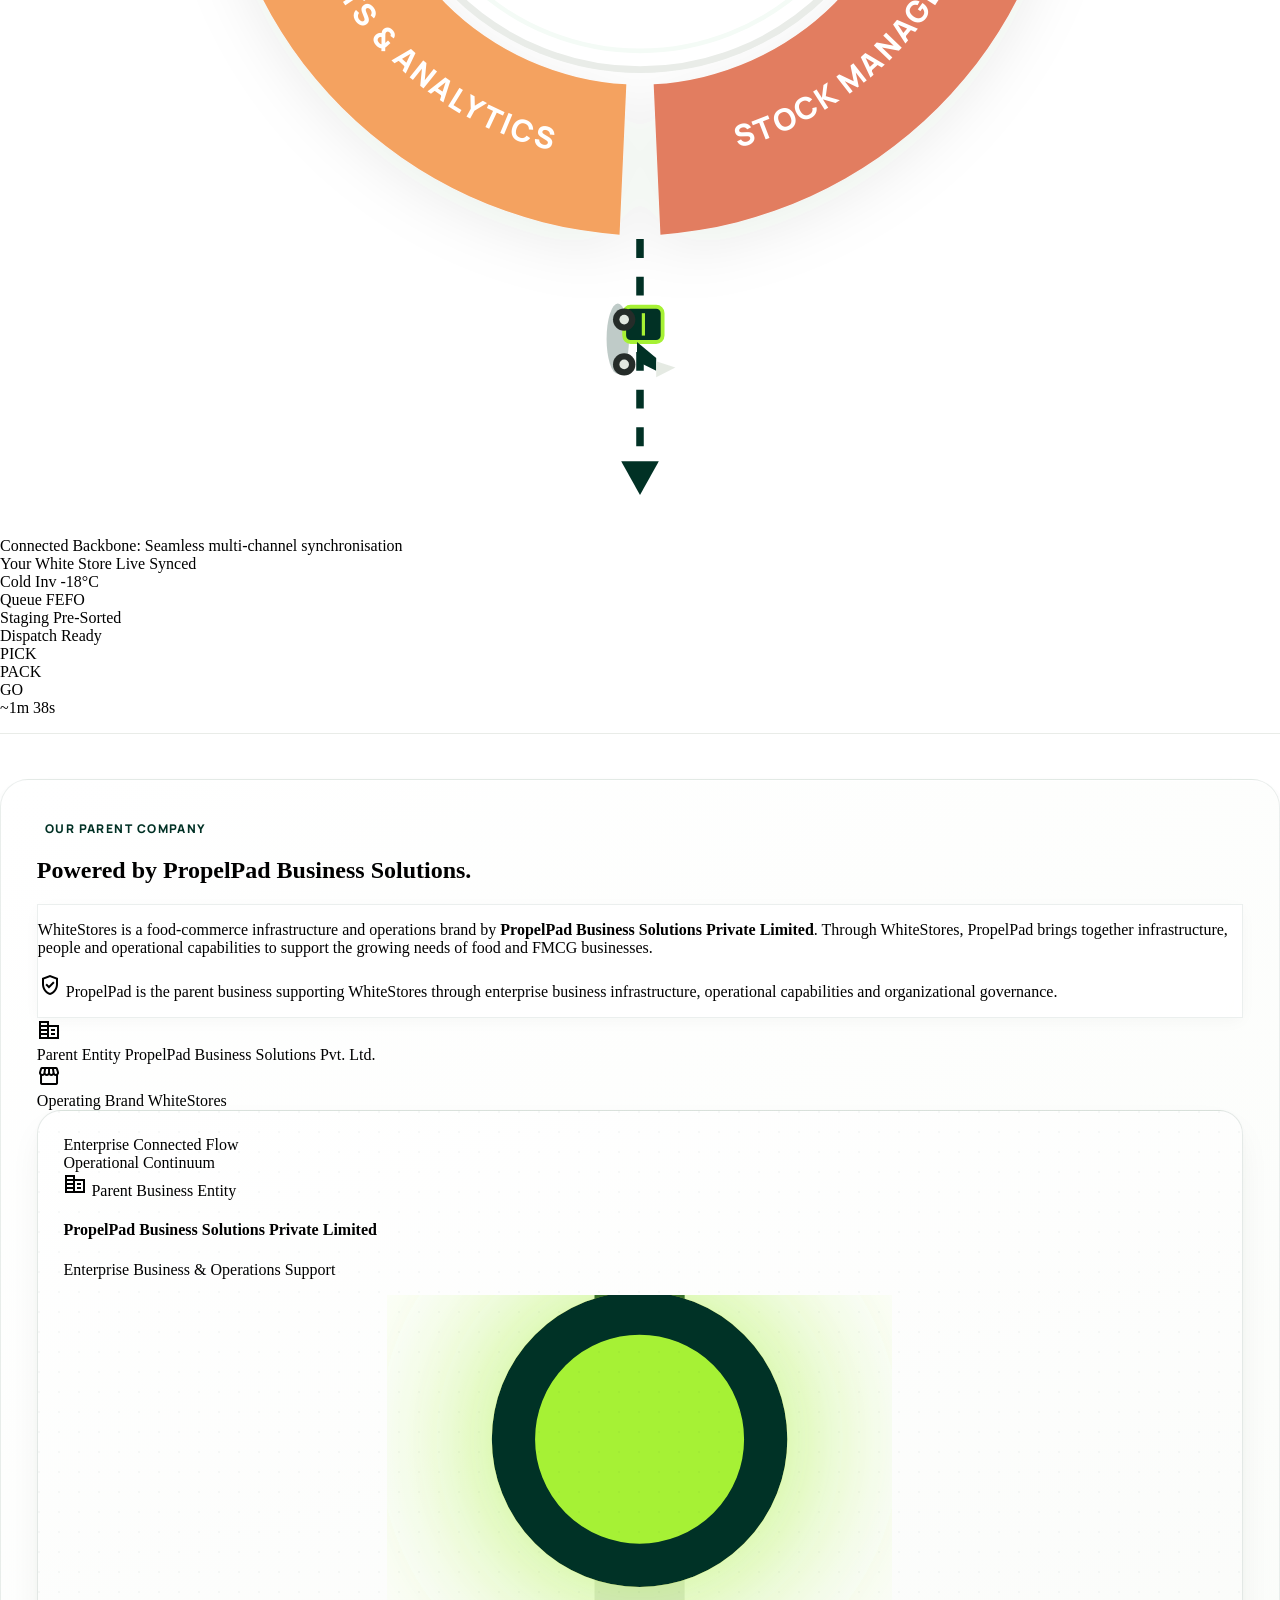
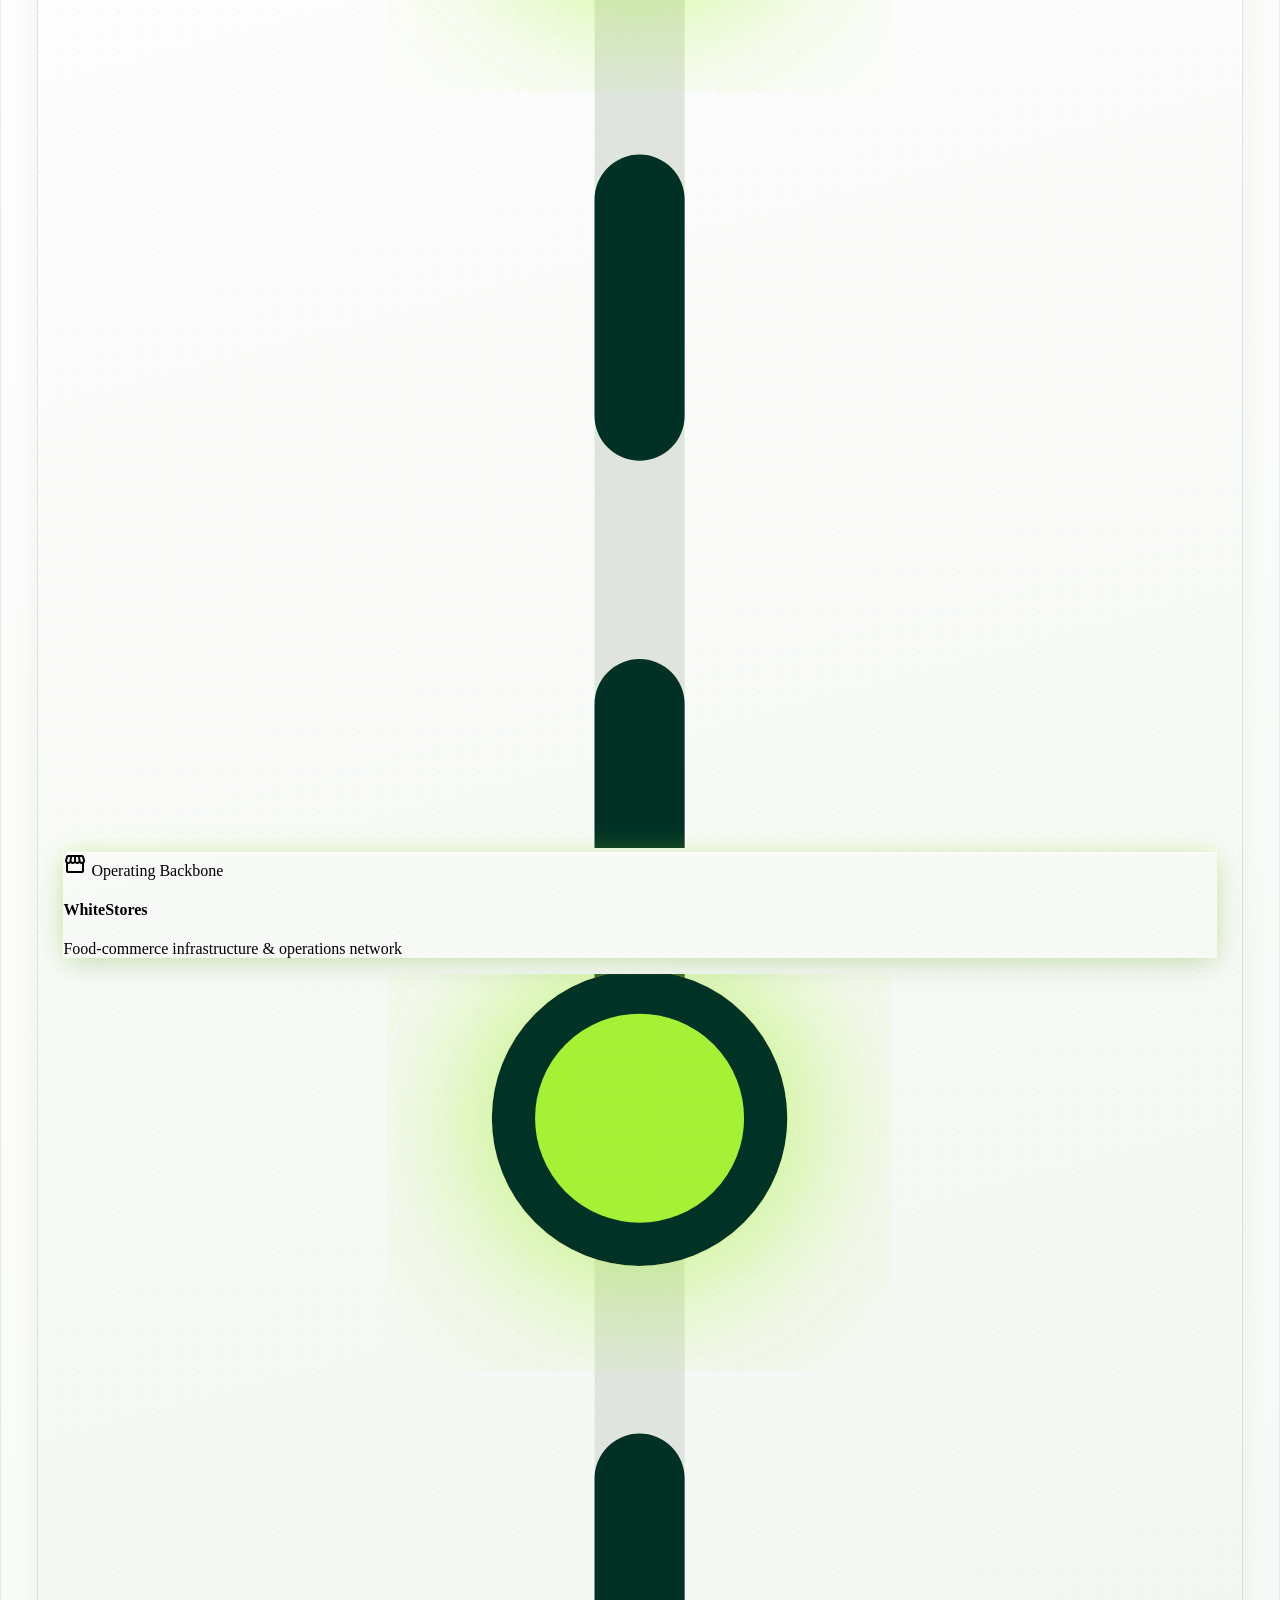
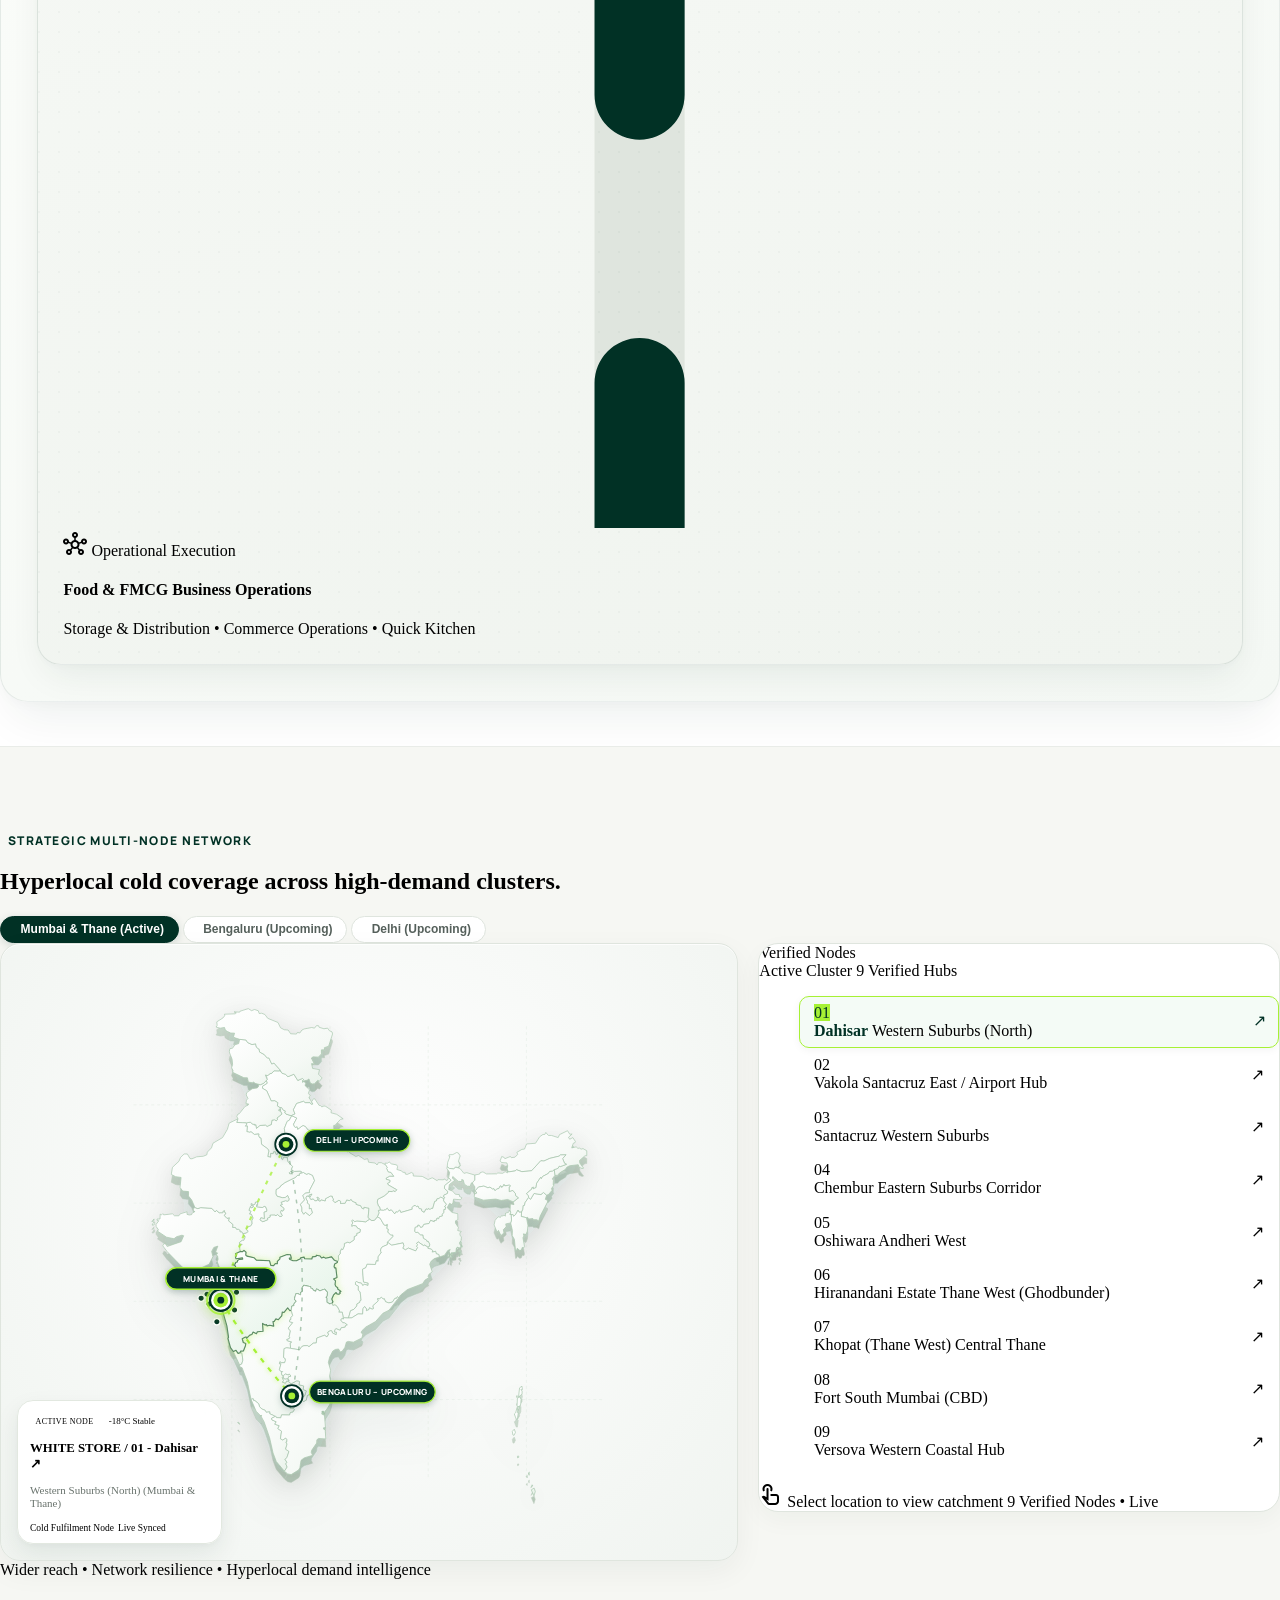
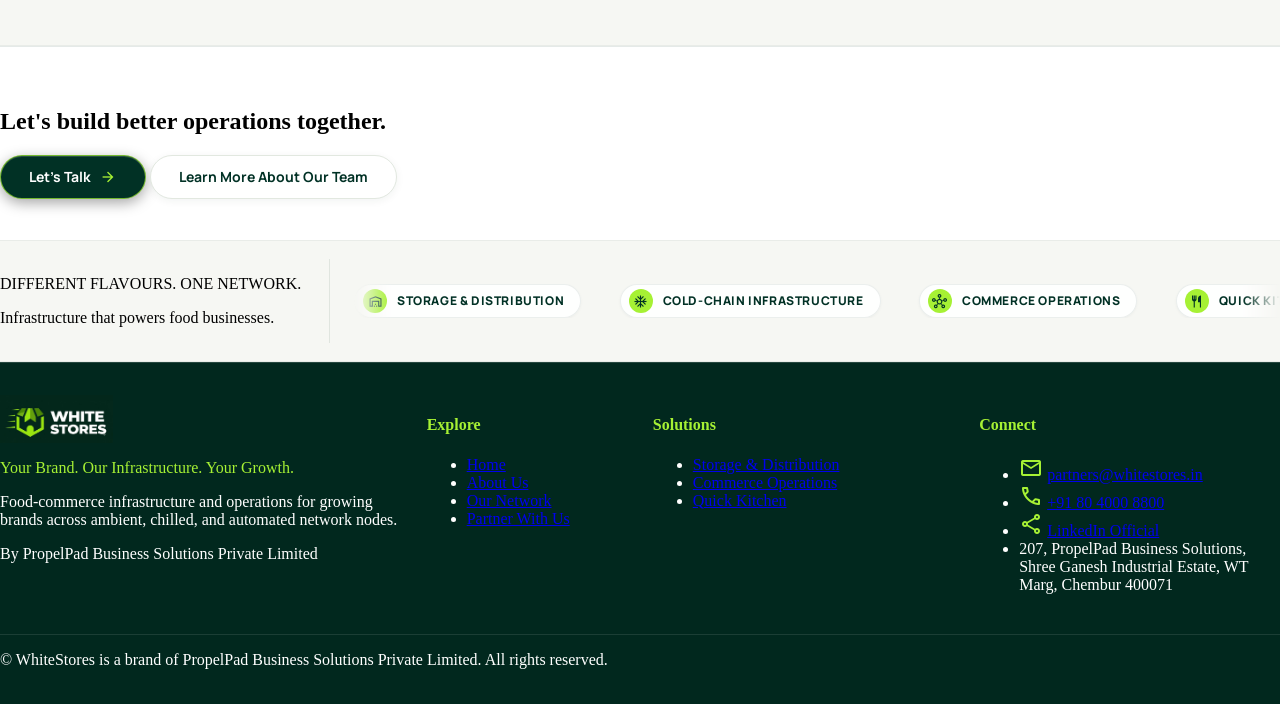
==== commit e2126a2c: "manages hamburger menu" ====
--- a/index.html
+++ b/index.html
@@ -114,14 +114,14 @@
       }
     }
   }
-}</script><link rel="stylesheet" href="css/style.css?v=ws-compact-card-v1"/>
+}</script><link rel="stylesheet" href="css/style.css?v=ws-no-active-badge-v3"/>
 </head><body class="bg-surface font-body-md text-on-surface antialiased"><header class="ws-navbar">
   <div class="ws-navbar-container">
     
     <!-- LEFT: Brand Logo (Original logo with lime-green mark and snowy-white text) -->
     <div class="ws-nav-col-left">
       <a class="flex items-center focus:outline-none focus-visible:ring-2 focus-visible:ring-[#A6F134] rounded" data-path="home" href="index.html" title="WhiteStores Home">
-        <img alt="WhiteStores" class="ws-nav-logo" src="assets/whitestores-logo-navbar.jpg"/>
+        <img alt="WhiteStores" class="ws-nav-logo" src="assets/whitestores-logo.png?v=ws-new-logo-2026"/>
       </a>
     </div>
 
@@ -467,7 +467,7 @@
             <div class="w-10 h-10 rounded-lg bg-surface-alt flex items-center justify-center text-brand-deep-green group-hover:bg-accent-lime transition-colors flex-shrink-0">
               <span class="material-symbols-outlined text-xl select-none">verified_user</span>
             </div>
-            <span class="ws-card-badge text-[0.6875rem] font-extrabold uppercase tracking-wider text-[#013125] whitespace-nowrap flex-shrink-0">
+            <span class="ws-card-badge text-[0.6875rem] font-extrabold uppercase tracking-wider text-[#013125]">
               Card 01 · Better Operational Standards
             </span>
           </div>
@@ -489,7 +489,7 @@
             <div class="w-10 h-10 rounded-lg bg-surface-alt flex items-center justify-center text-brand-deep-green group-hover:bg-accent-lime transition-colors flex-shrink-0">
               <span class="material-symbols-outlined text-xl select-none">inventory_2</span>
             </div>
-            <span class="ws-card-badge text-[0.6875rem] font-extrabold uppercase tracking-wider text-[#013125] whitespace-nowrap flex-shrink-0">
+            <span class="ws-card-badge text-[0.6875rem] font-extrabold uppercase tracking-wider text-[#013125]">
               Card 02 · Product-Specific Care
             </span>
           </div>
@@ -511,7 +511,7 @@
             <div class="w-10 h-10 rounded-lg bg-surface-alt flex items-center justify-center text-brand-deep-green group-hover:bg-accent-lime transition-colors flex-shrink-0">
               <span class="material-symbols-outlined text-xl select-none">conveyor_belt</span>
             </div>
-            <span class="ws-card-badge text-[0.6875rem] font-extrabold uppercase tracking-wider text-[#013125] whitespace-nowrap flex-shrink-0">
+            <span class="ws-card-badge text-[0.6875rem] font-extrabold uppercase tracking-wider text-[#013125]">
               Card 03 · Commerce-Ready Operations
             </span>
           </div>
@@ -2134,7 +2134,7 @@
   <!-- Mobile Header -->
   <div class="ws-mobile-header">
     <a aria-label="WhiteStores Home" class="focus:outline-none" href="index.html">
-      <img alt="WhiteStores" class="ws-mobile-logo" src="assets/whitestores-logo-navbar.jpg"/>
+      <img alt="WhiteStores" class="ws-mobile-logo" src="assets/whitestores-logo.png?v=ws-new-logo-2026"/>
     </a>
     <button aria-label="Close navigation" class="ws-close-btn" id="ws-close-menu" type="button">
       <span class="material-symbols-outlined text-[24px]">close</span>
@@ -2149,7 +2149,6 @@
       <div class="ws-nav-item">
         <a class="ws-link ws-active" href="index.html">
           <span>Home</span>
-          <span class="ws-badge">Active</span>
         </a>
       </div>
 
--- a/css/style.css
+++ b/css/style.css
@@ -221,6 +221,10 @@
   border-radius: 9999px;
   background-color: #A6F134;
   color: #013125;
+}
+
+.ws-mobile-drawer .ws-badge {
+  display: none !important;
 }
 
 /* Solutions Row in Mobile Menu */
@@ -1108,9 +1112,18 @@
   width: auto;
   object-fit: contain;
   display: block;
-  mix-blend-mode: multiply;
+  background: transparent !important;
   filter: none !important;
   transition: opacity 0.2s ease, transform 0.2s ease;
+}
+
+.ws-mobile-logo {
+  height: 44px;
+  max-height: 44px;
+  width: auto;
+  object-fit: contain;
+  display: block;
+  background: transparent !important;
 }
 
 @media (min-width: 1024px) {
@@ -3293,7 +3306,7 @@
 
 .ws-feature-card .ws-card-badge {
   display: inline-flex !important;
-  align-items: center !important;
+  align-items: flex-start !important;
   gap: 0.375rem !important;
   height: auto !important;
   padding: 0 !important;
@@ -3304,10 +3317,15 @@
   letter-spacing: 0.08em !important;
   font-weight: 800 !important;
   text-transform: uppercase !important;
-  white-space: nowrap !important;
+  white-space: normal !important;
+  word-break: normal !important;
+  overflow-wrap: break-word !important;
   border-radius: 0 !important;
-  flex-shrink: 0 !important;
-  line-height: 1 !important;
+  flex: 1 1 auto !important;
+  min-width: 0 !important;
+  text-align: right !important;
+  justify-content: flex-end !important;
+  line-height: 1.35 !important;
   color: #013125 !important;
 }
 
@@ -3319,6 +3337,7 @@
   border-radius: 50% !important;
   background-color: #A6F134 !important;
   flex-shrink: 0 !important;
+  margin-top: 0.35em !important;
 }
 
 @media (min-width: 1024px) {
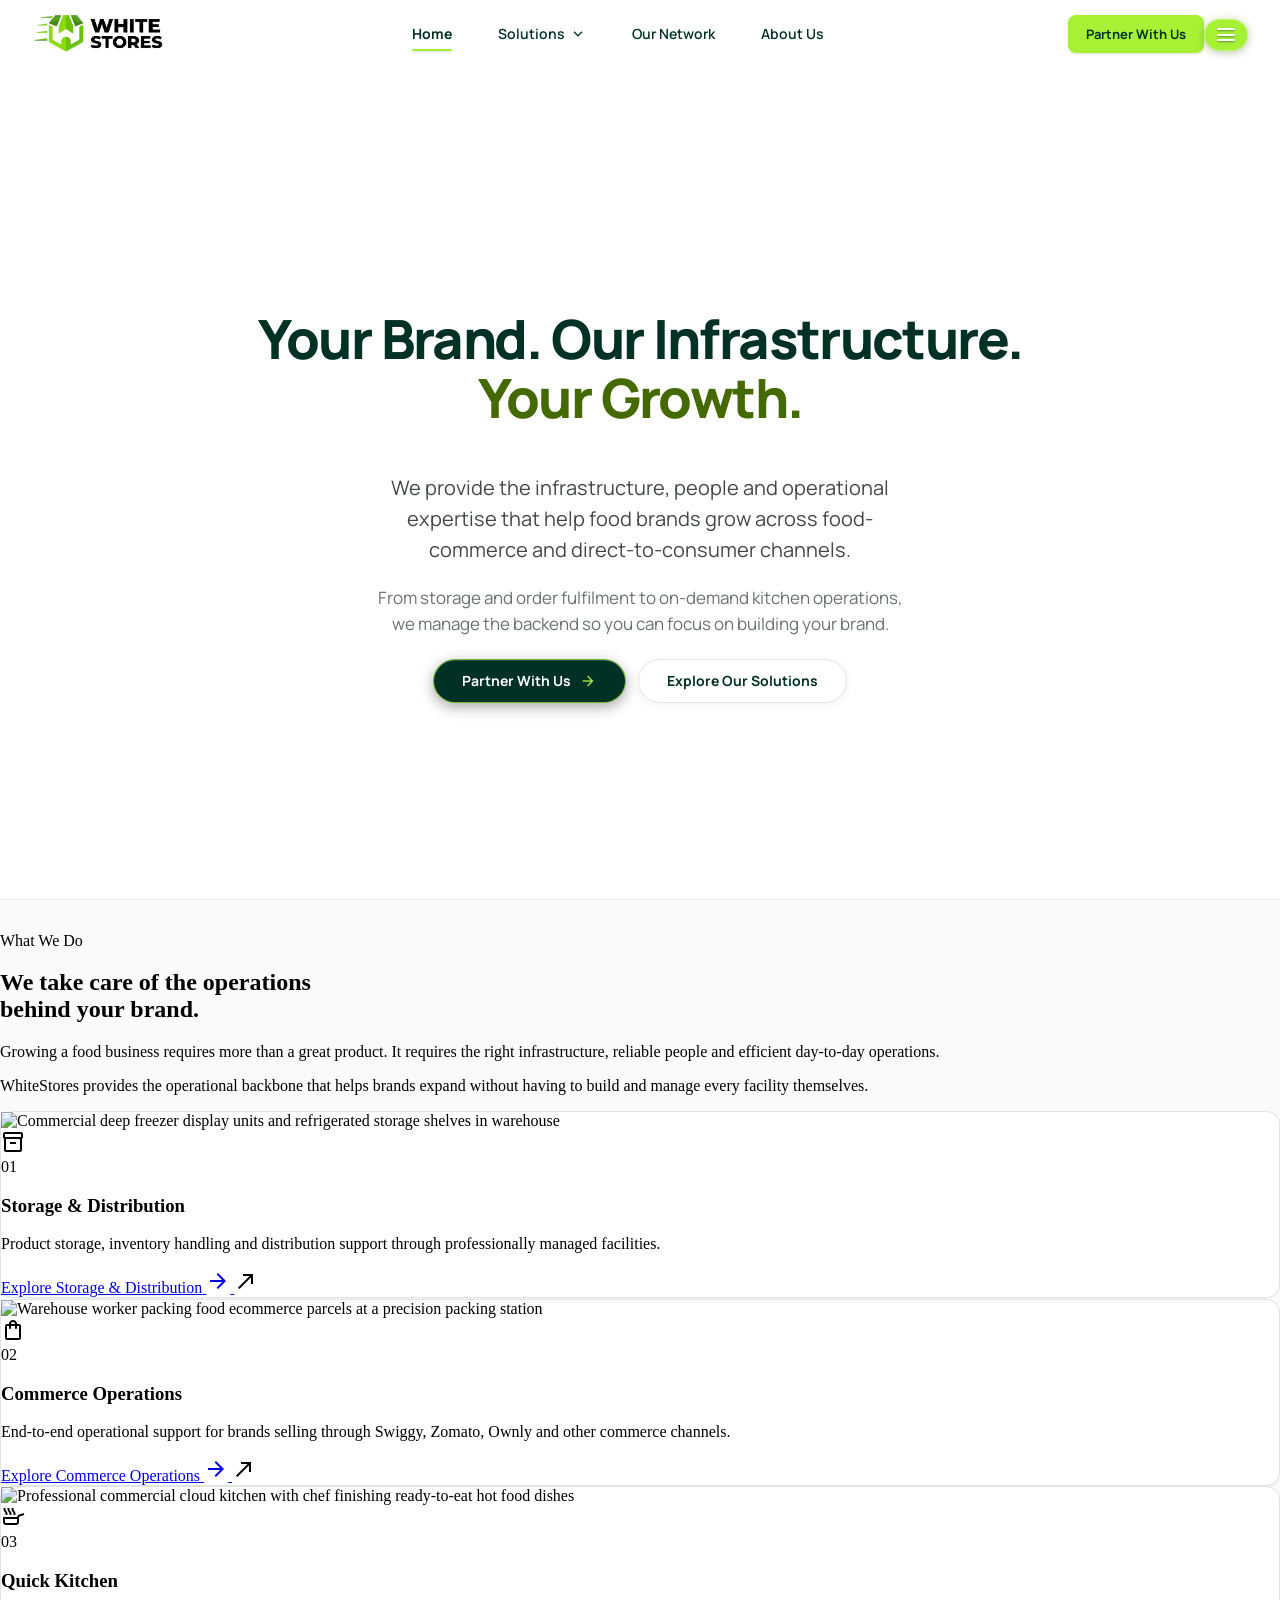
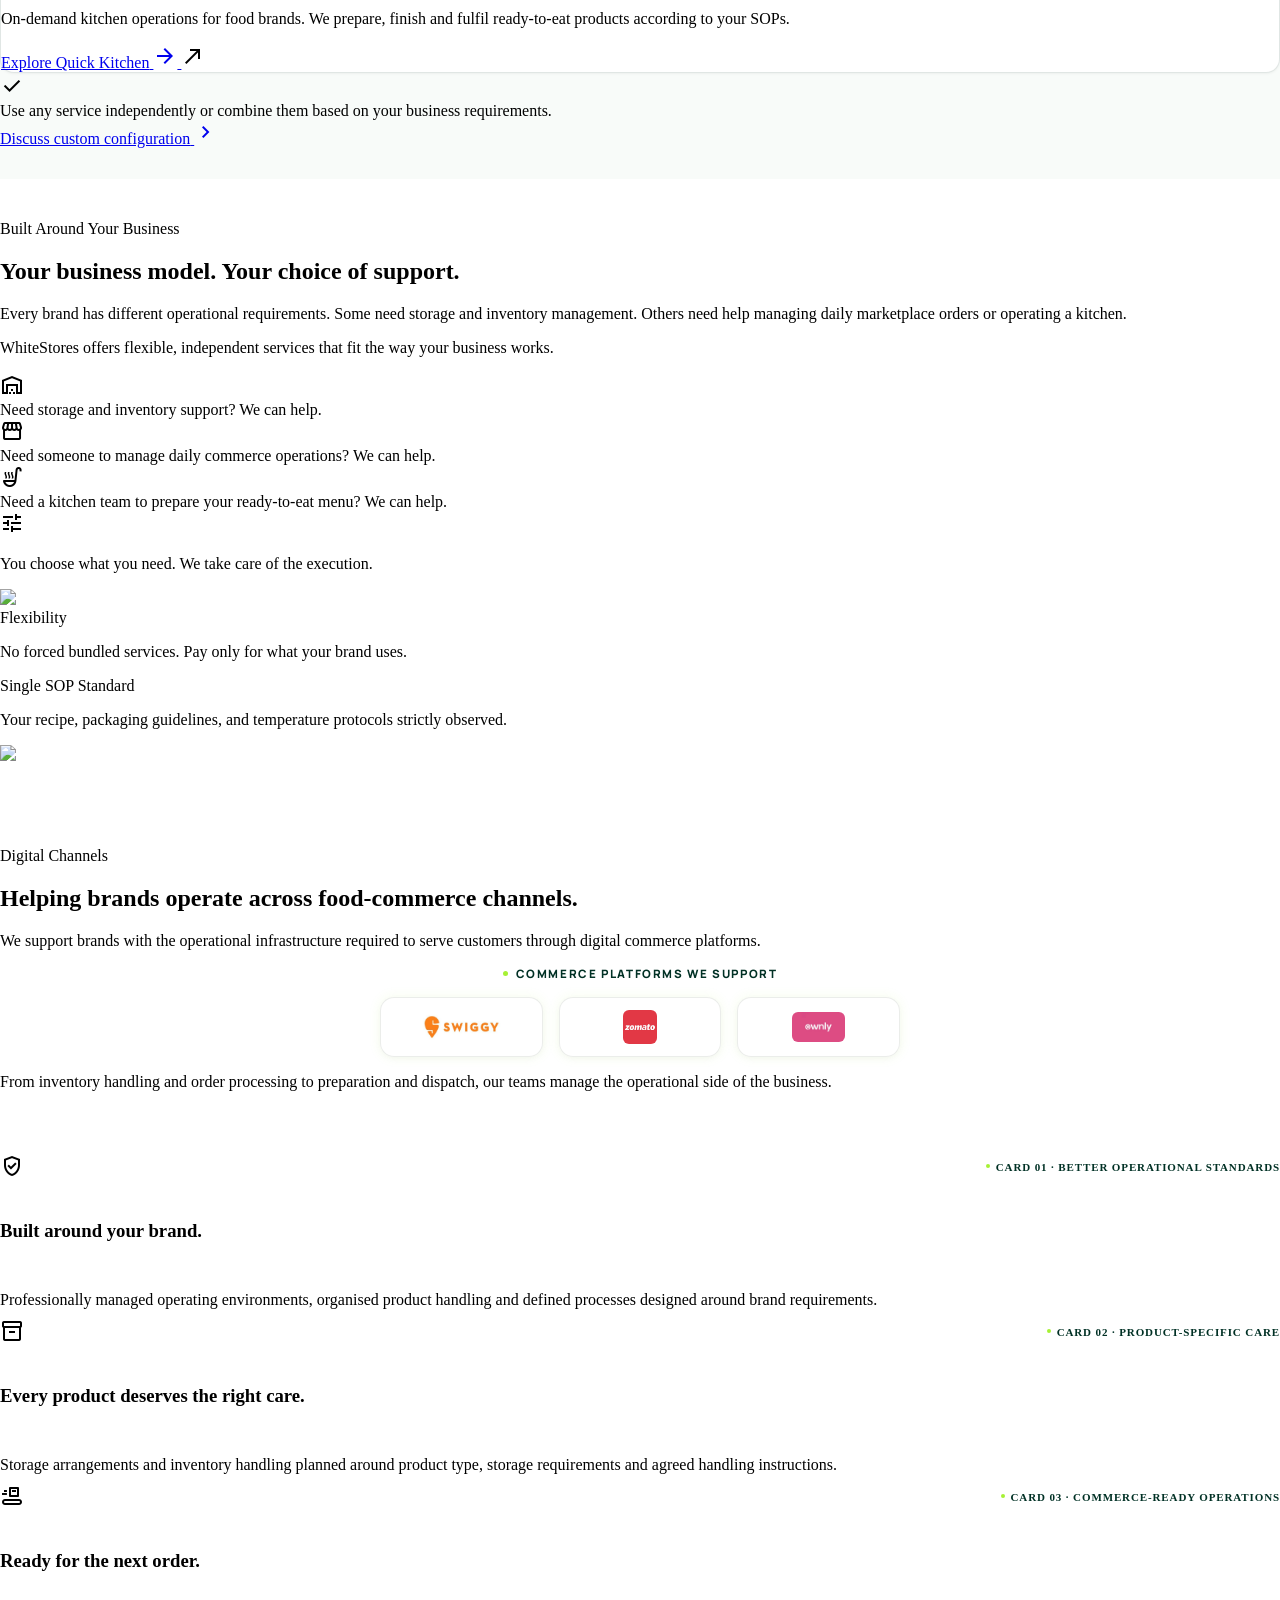
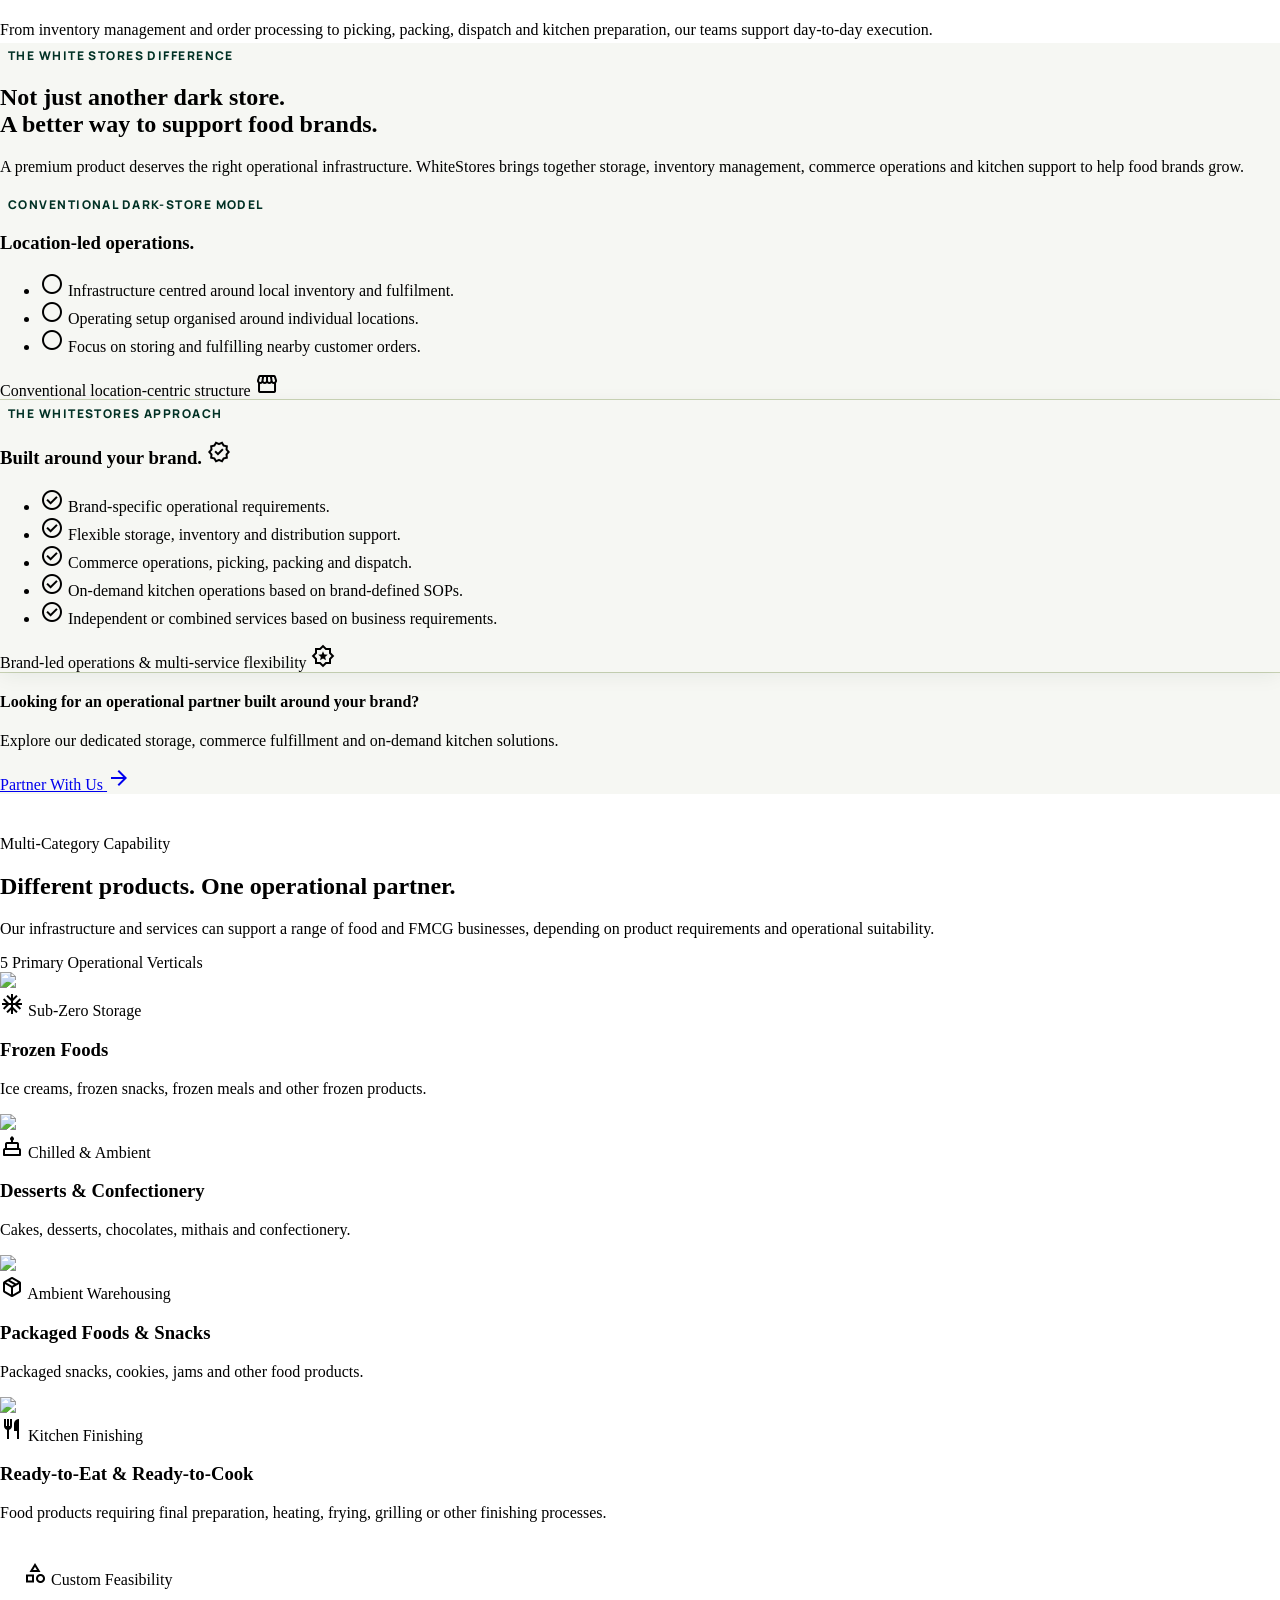
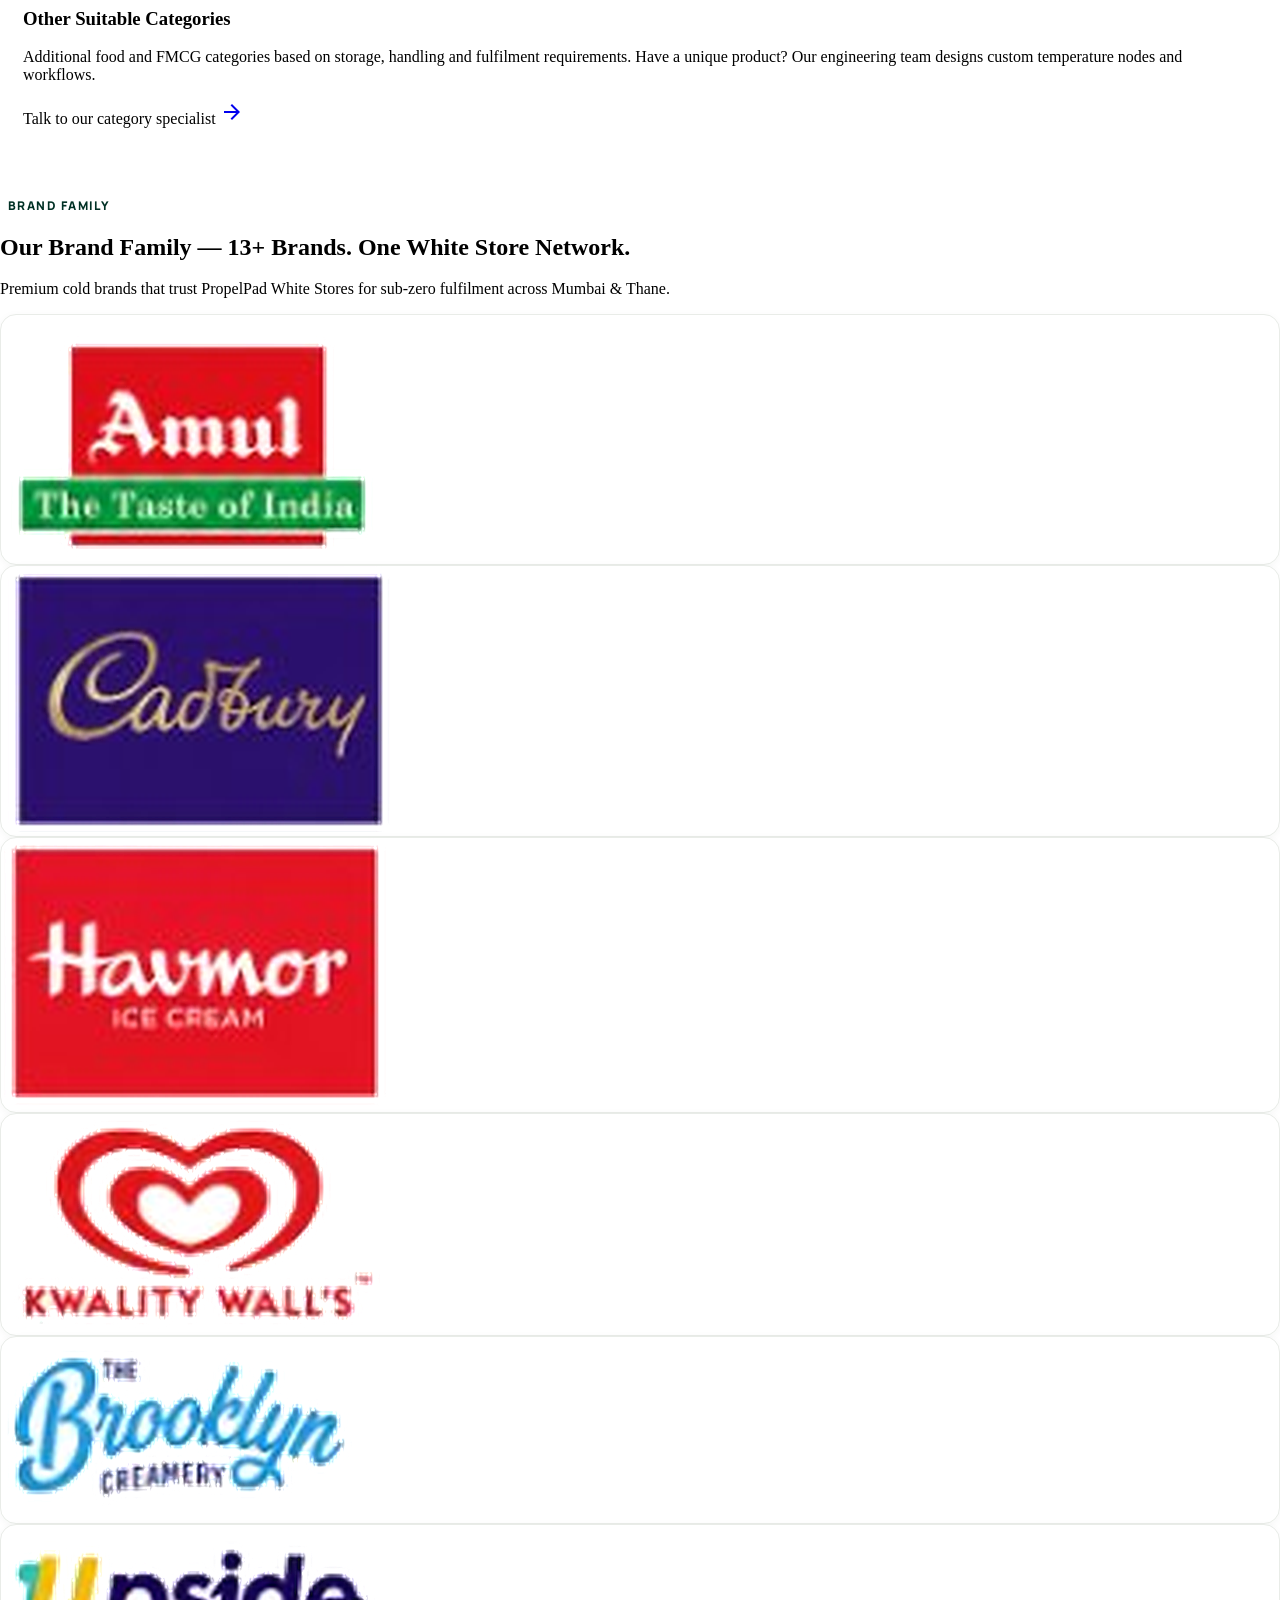
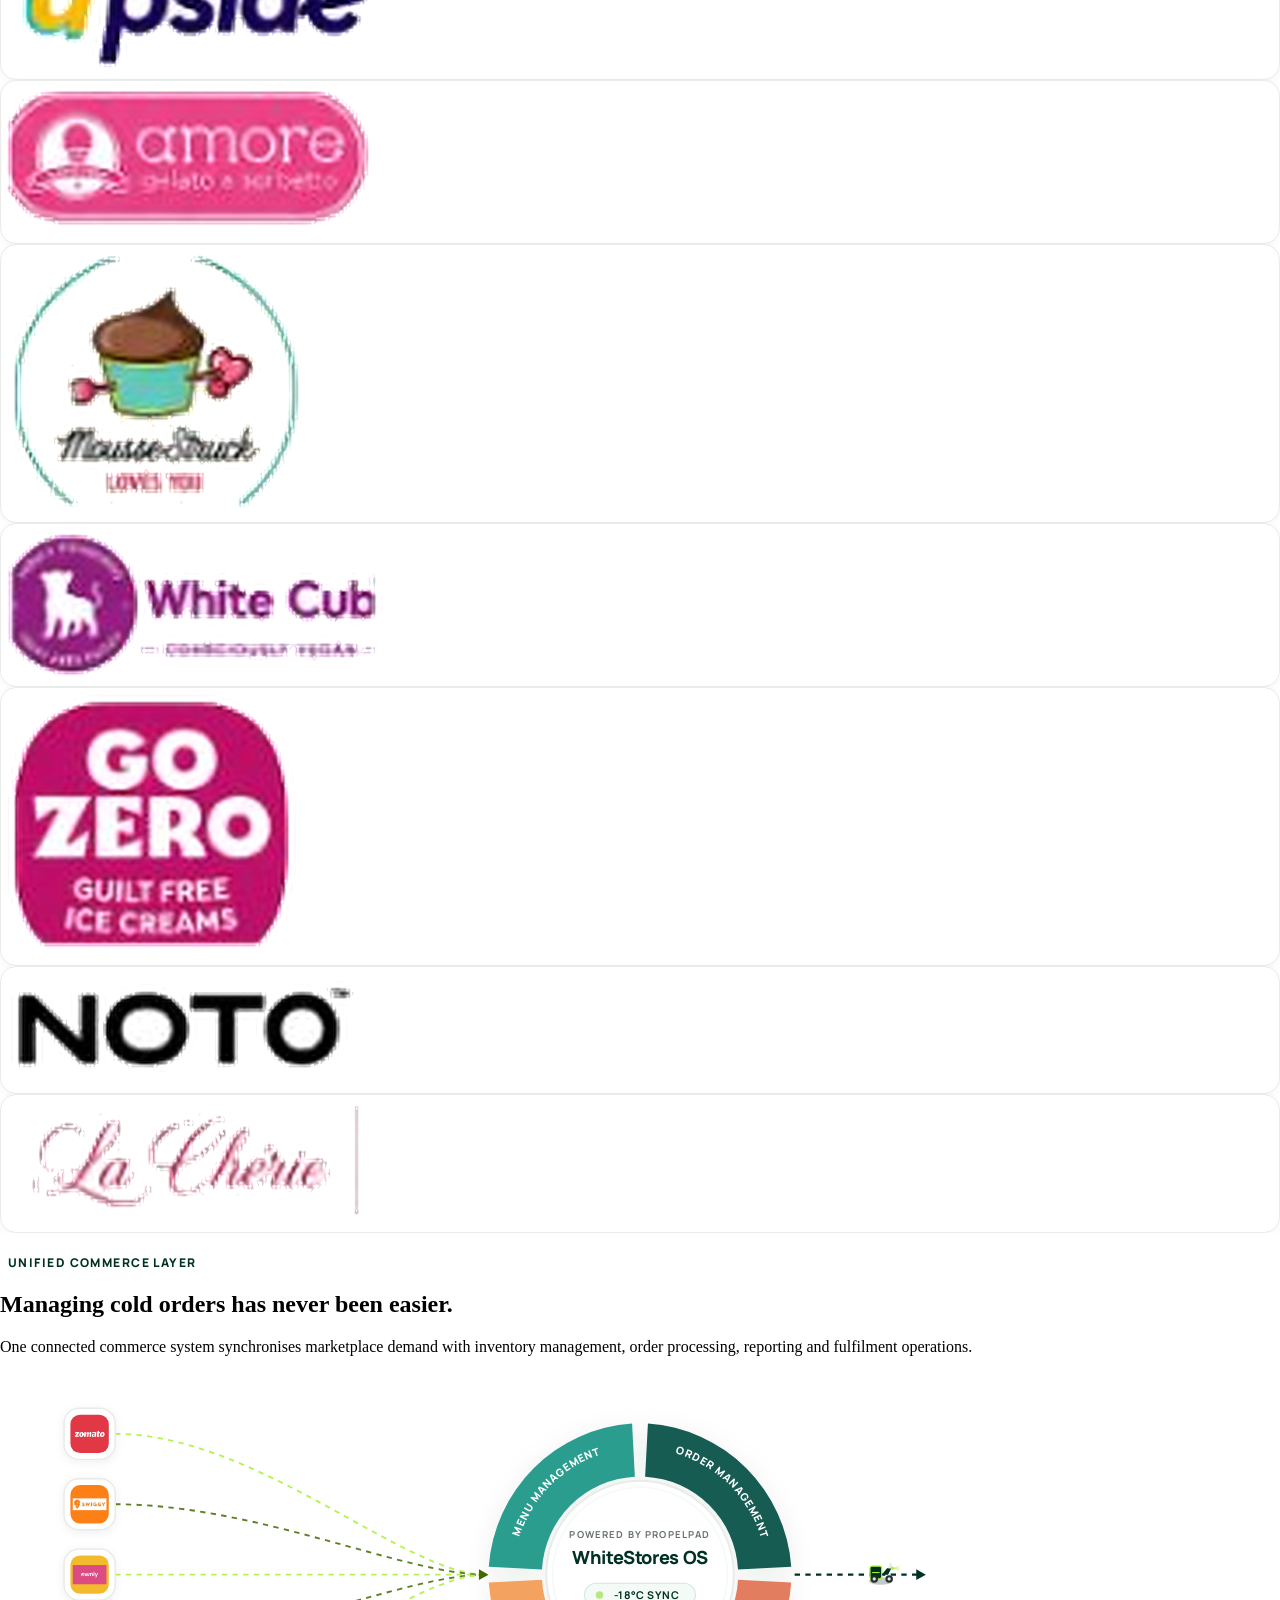
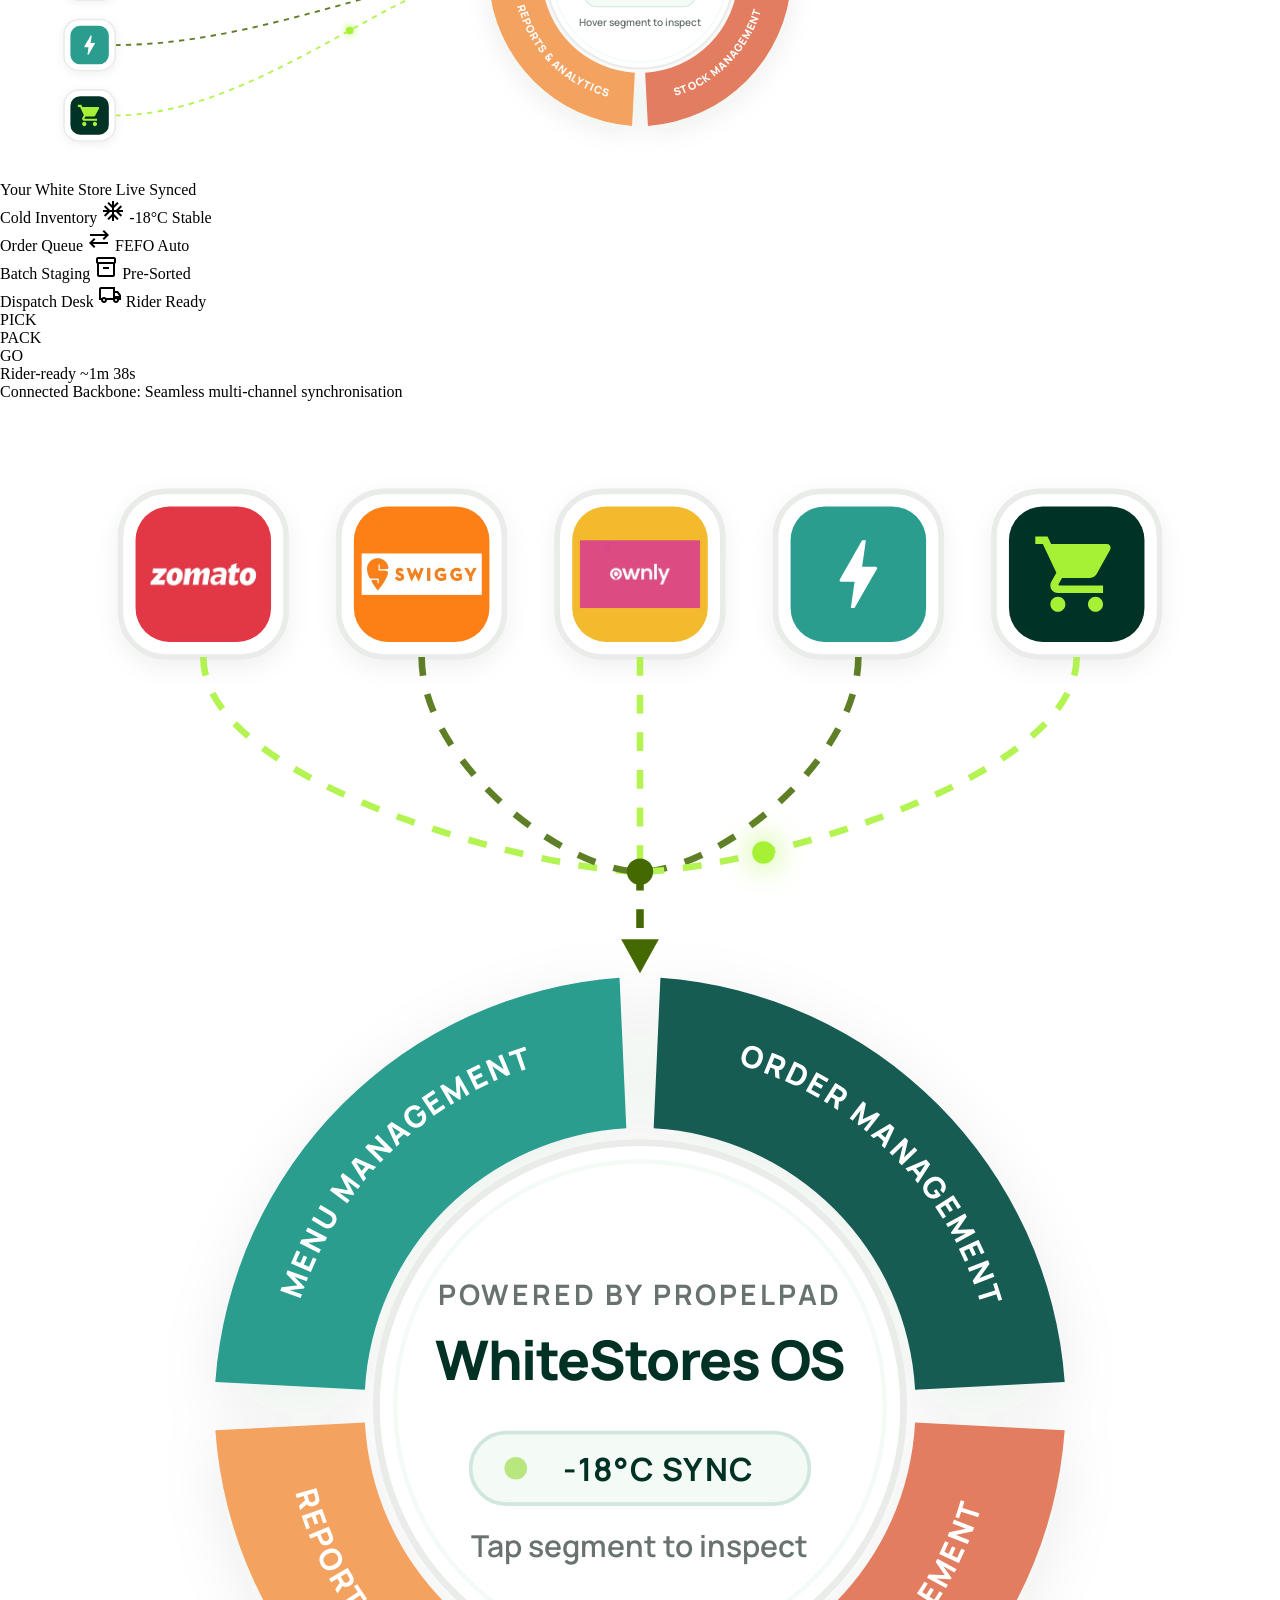
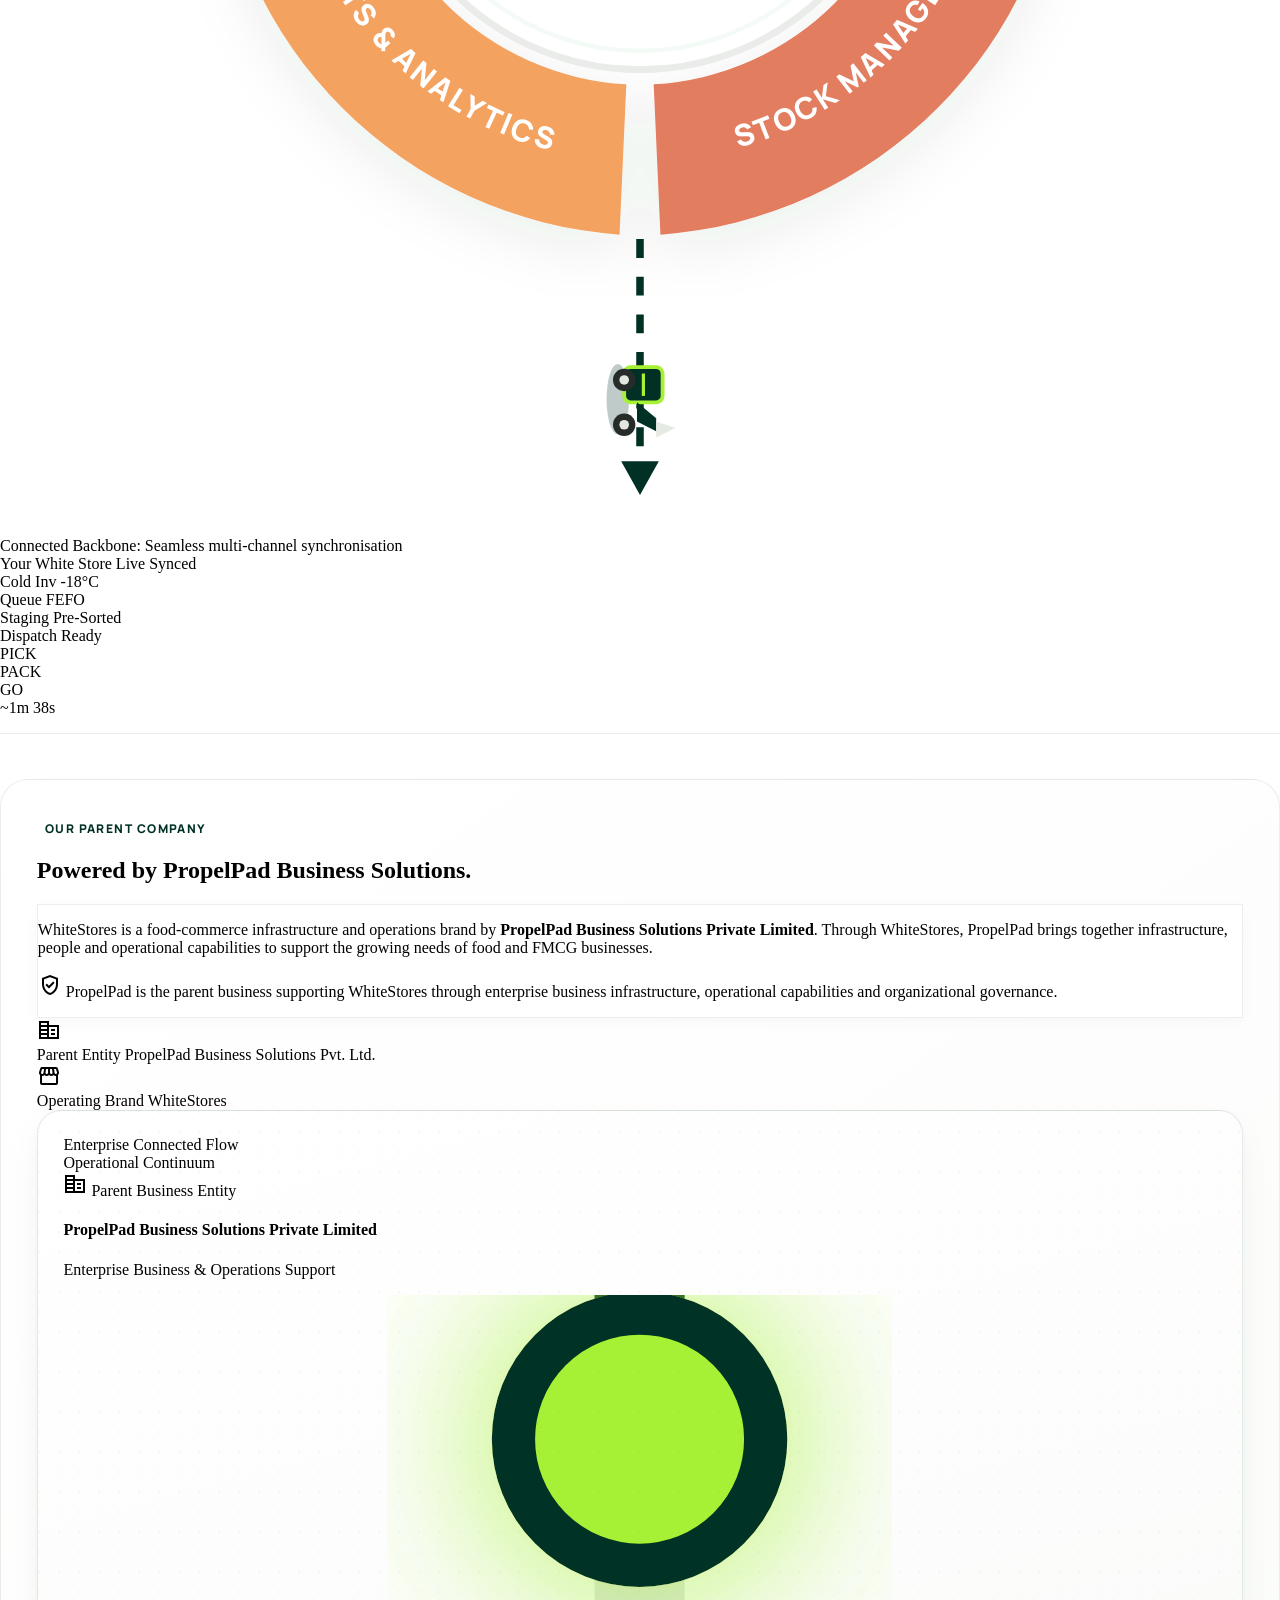
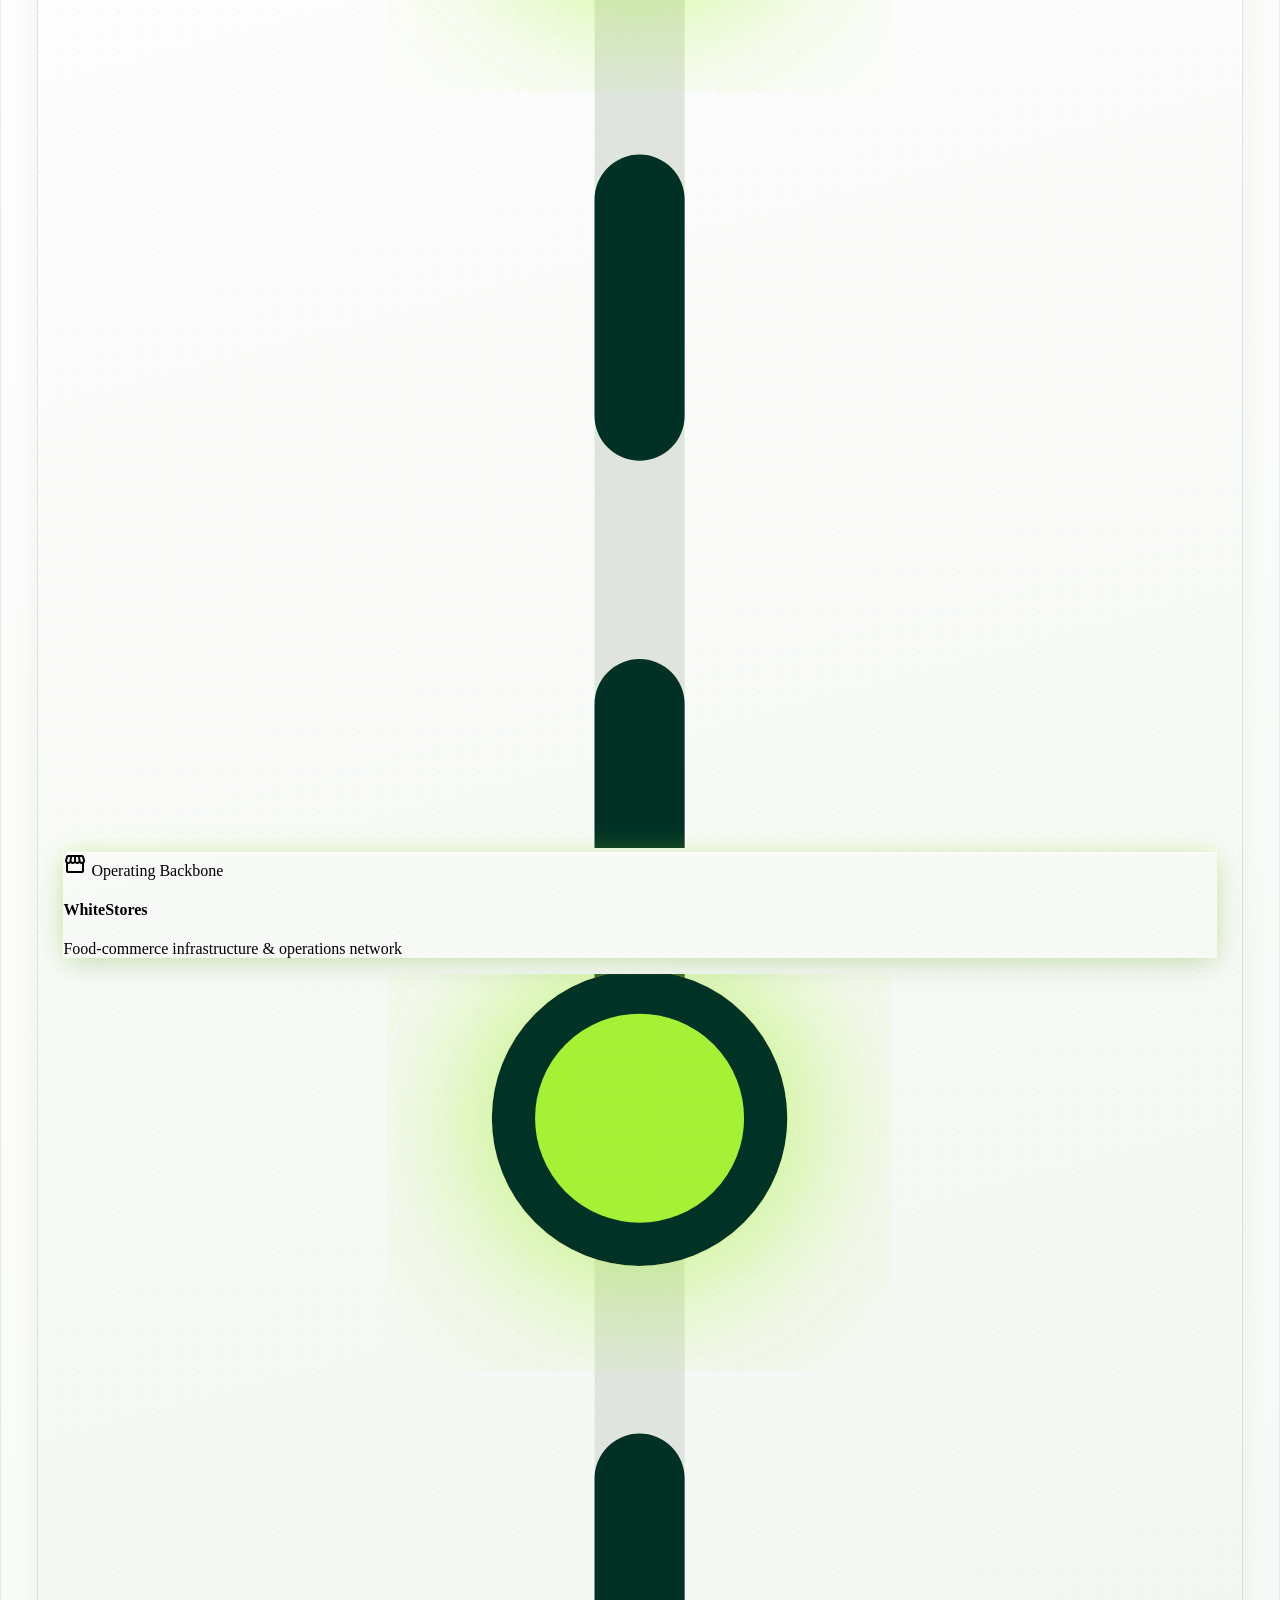
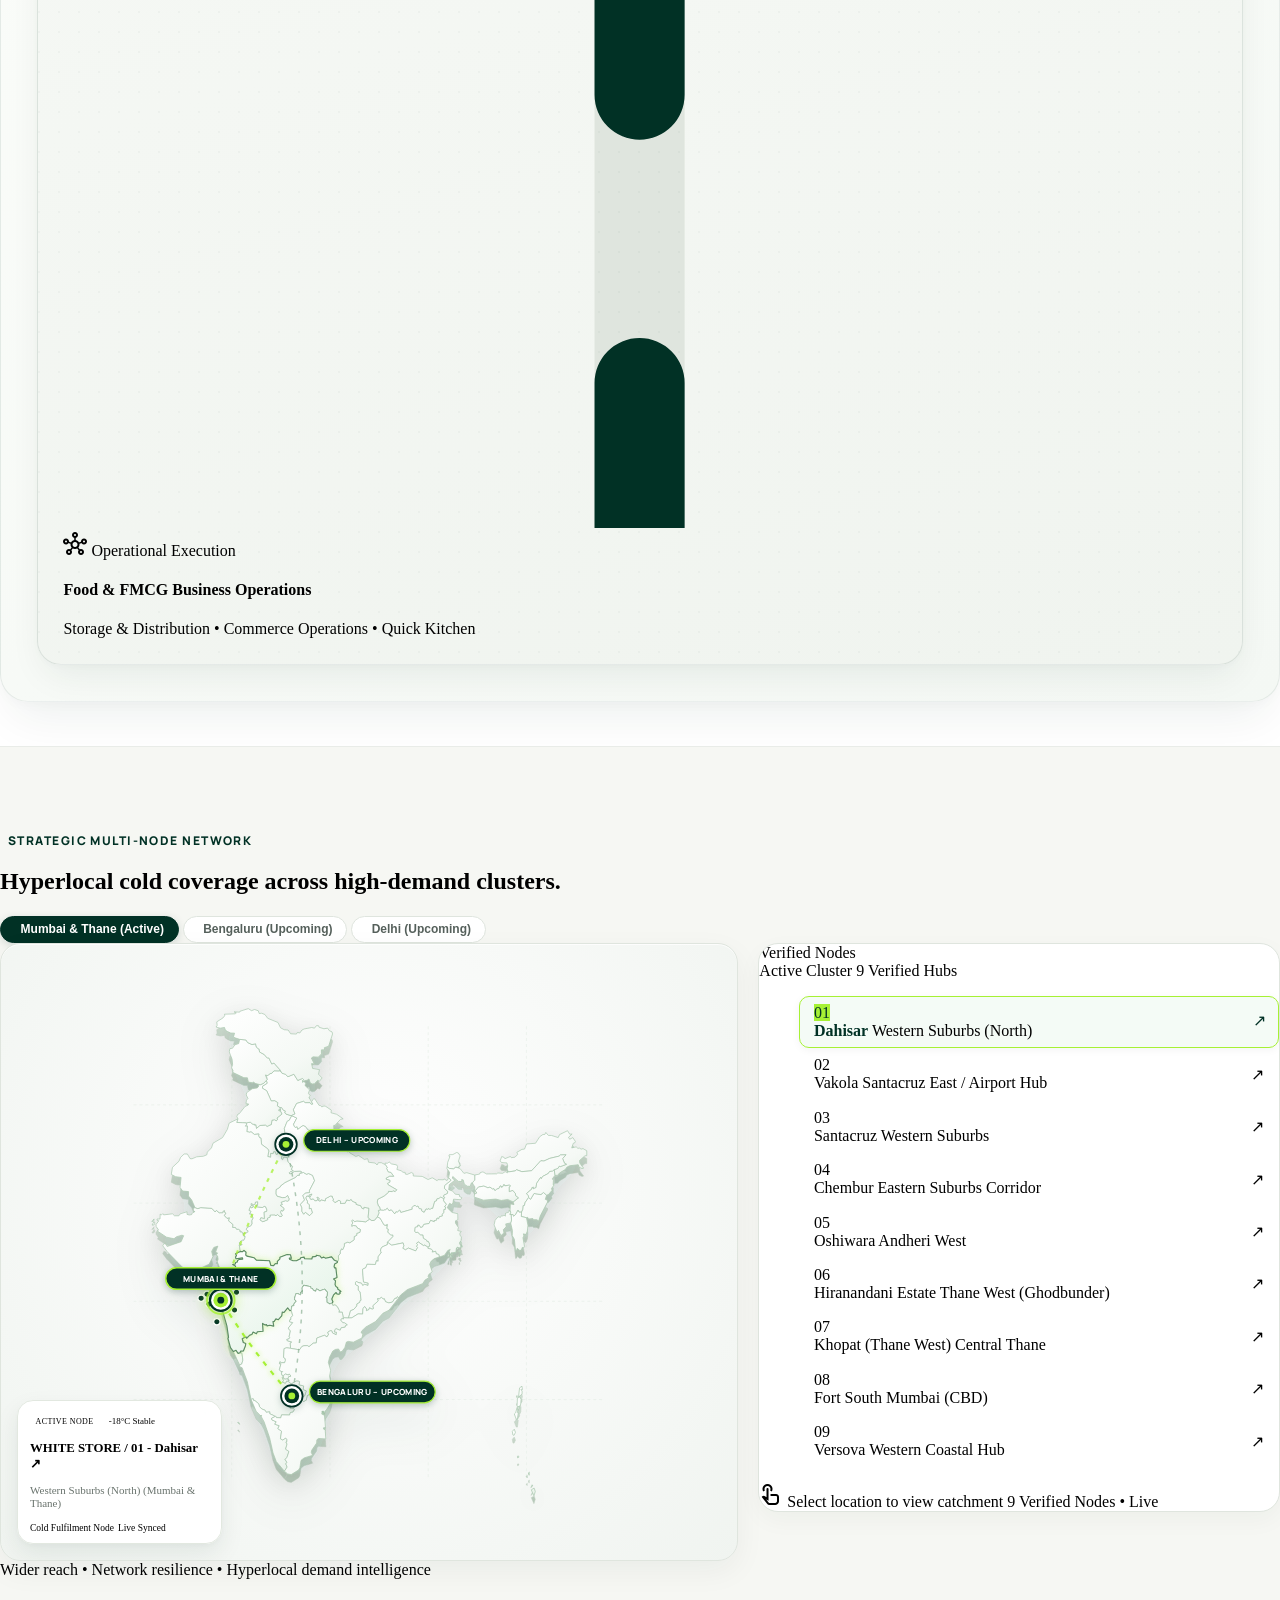
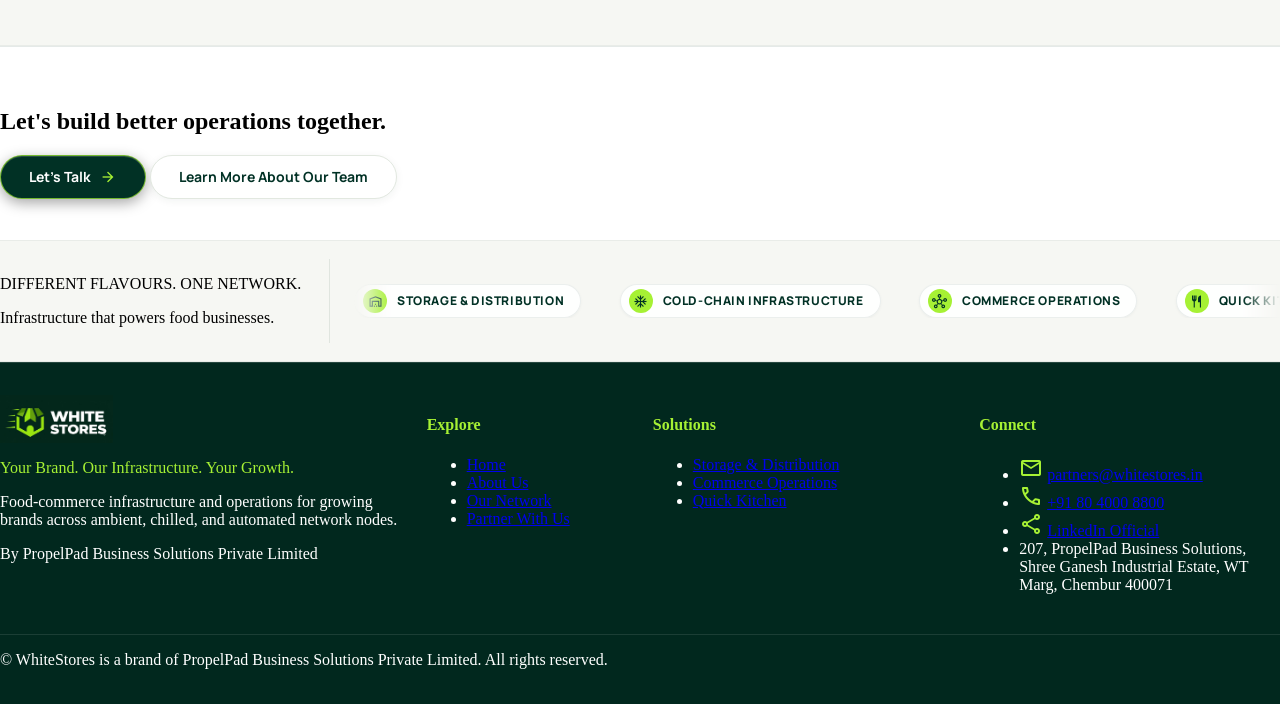
==== commit 9f8a0eb7: "manages hamburger menu" ====
--- a/index.html
+++ b/index.html
@@ -114,7 +114,7 @@
       }
     }
   }
-}</script><link rel="stylesheet" href="css/style.css?v=ws-no-active-badge-v3"/>
+}</script><link rel="stylesheet" href="css/style.css?v=ws-logo-size-v1"/>
 </head><body class="bg-surface font-body-md text-on-surface antialiased"><header class="ws-navbar">
   <div class="ws-navbar-container">
     
--- a/css/style.css
+++ b/css/style.css
@@ -1107,8 +1107,8 @@
 /* Reduced Logo (10-12% smaller display size) */
 
 .ws-nav-logo {
-  height: 48px;
-  max-height: 48px;
+  height: 38px;
+  max-height: 38px;
   width: auto;
   object-fit: contain;
   display: block;
@@ -1118,8 +1118,8 @@
 }
 
 .ws-mobile-logo {
-  height: 44px;
-  max-height: 44px;
+  height: 36px;
+  max-height: 36px;
   width: auto;
   object-fit: contain;
   display: block;
@@ -1128,8 +1128,8 @@
 
 @media (min-width: 1024px) {
   .ws-nav-logo {
-    height: 54px;
-    max-height: 54px;
+    height: 42px;
+    max-height: 42px;
   }
 }
 
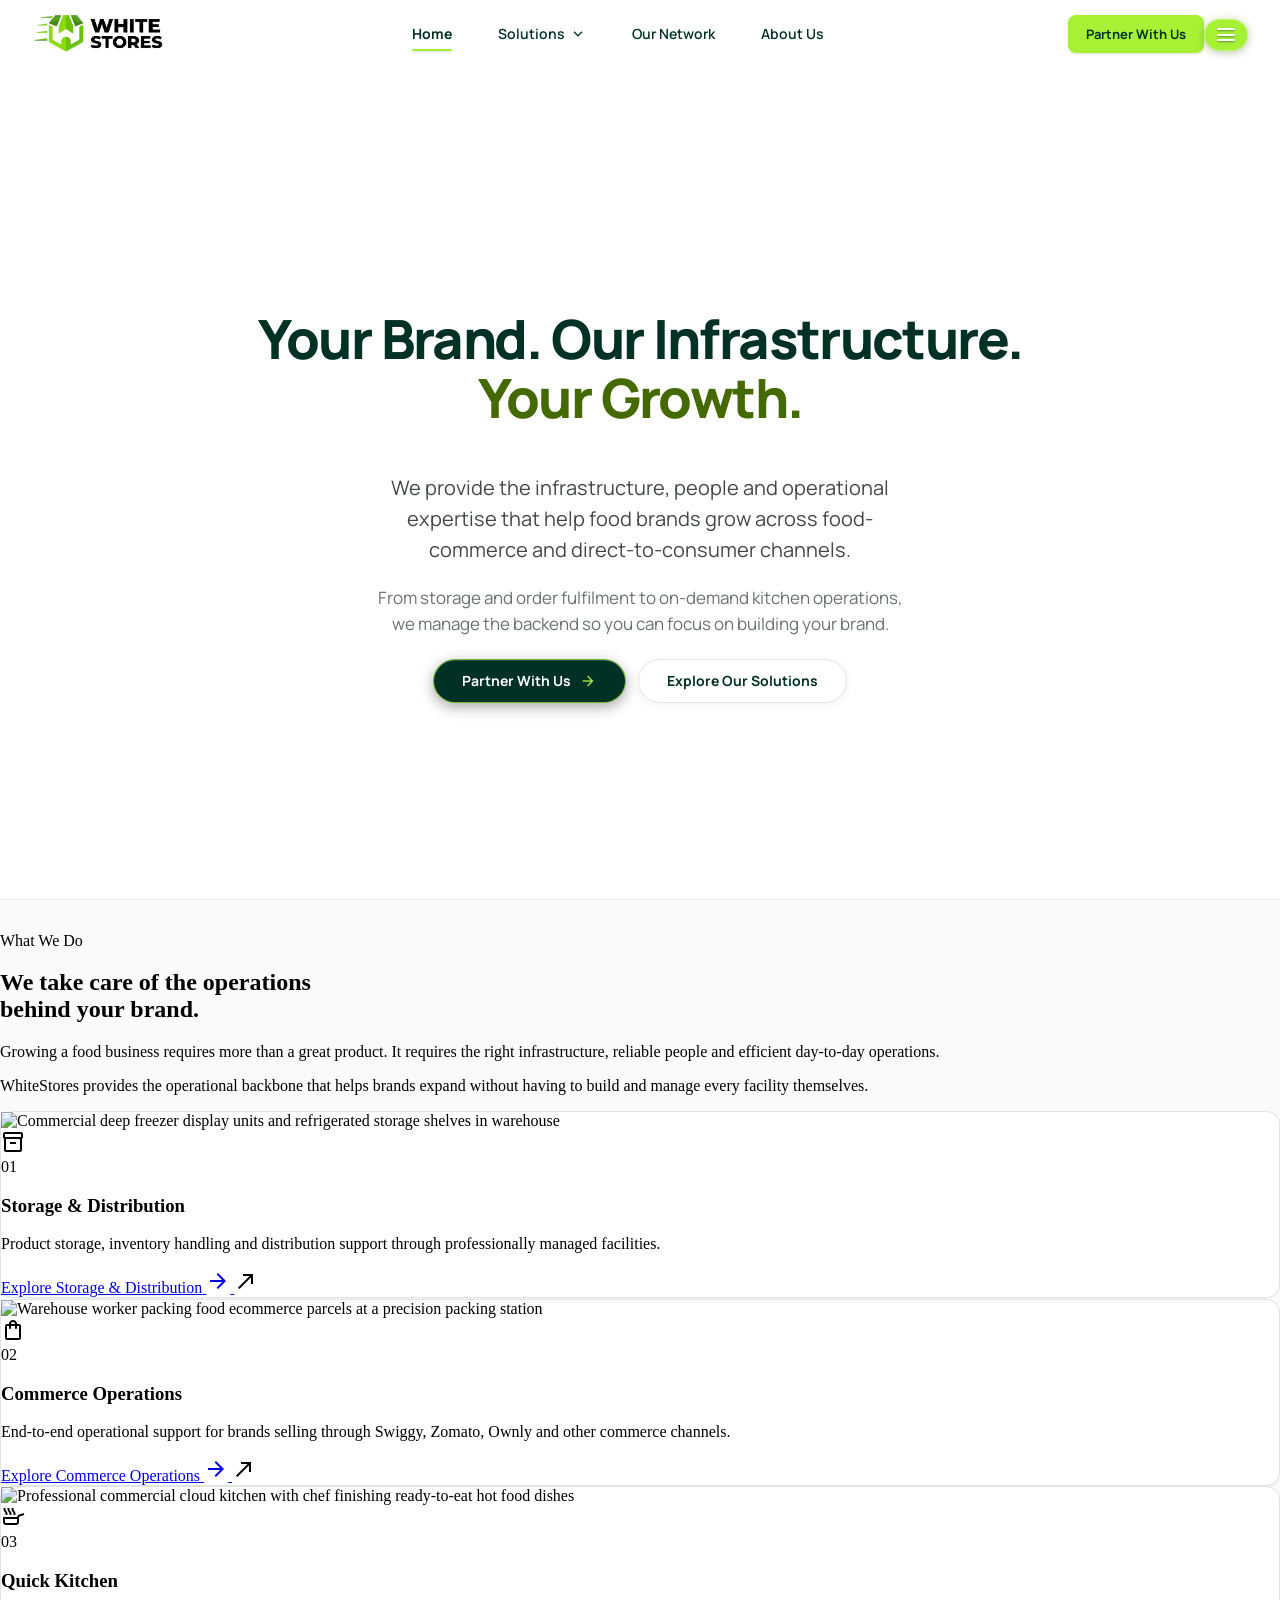
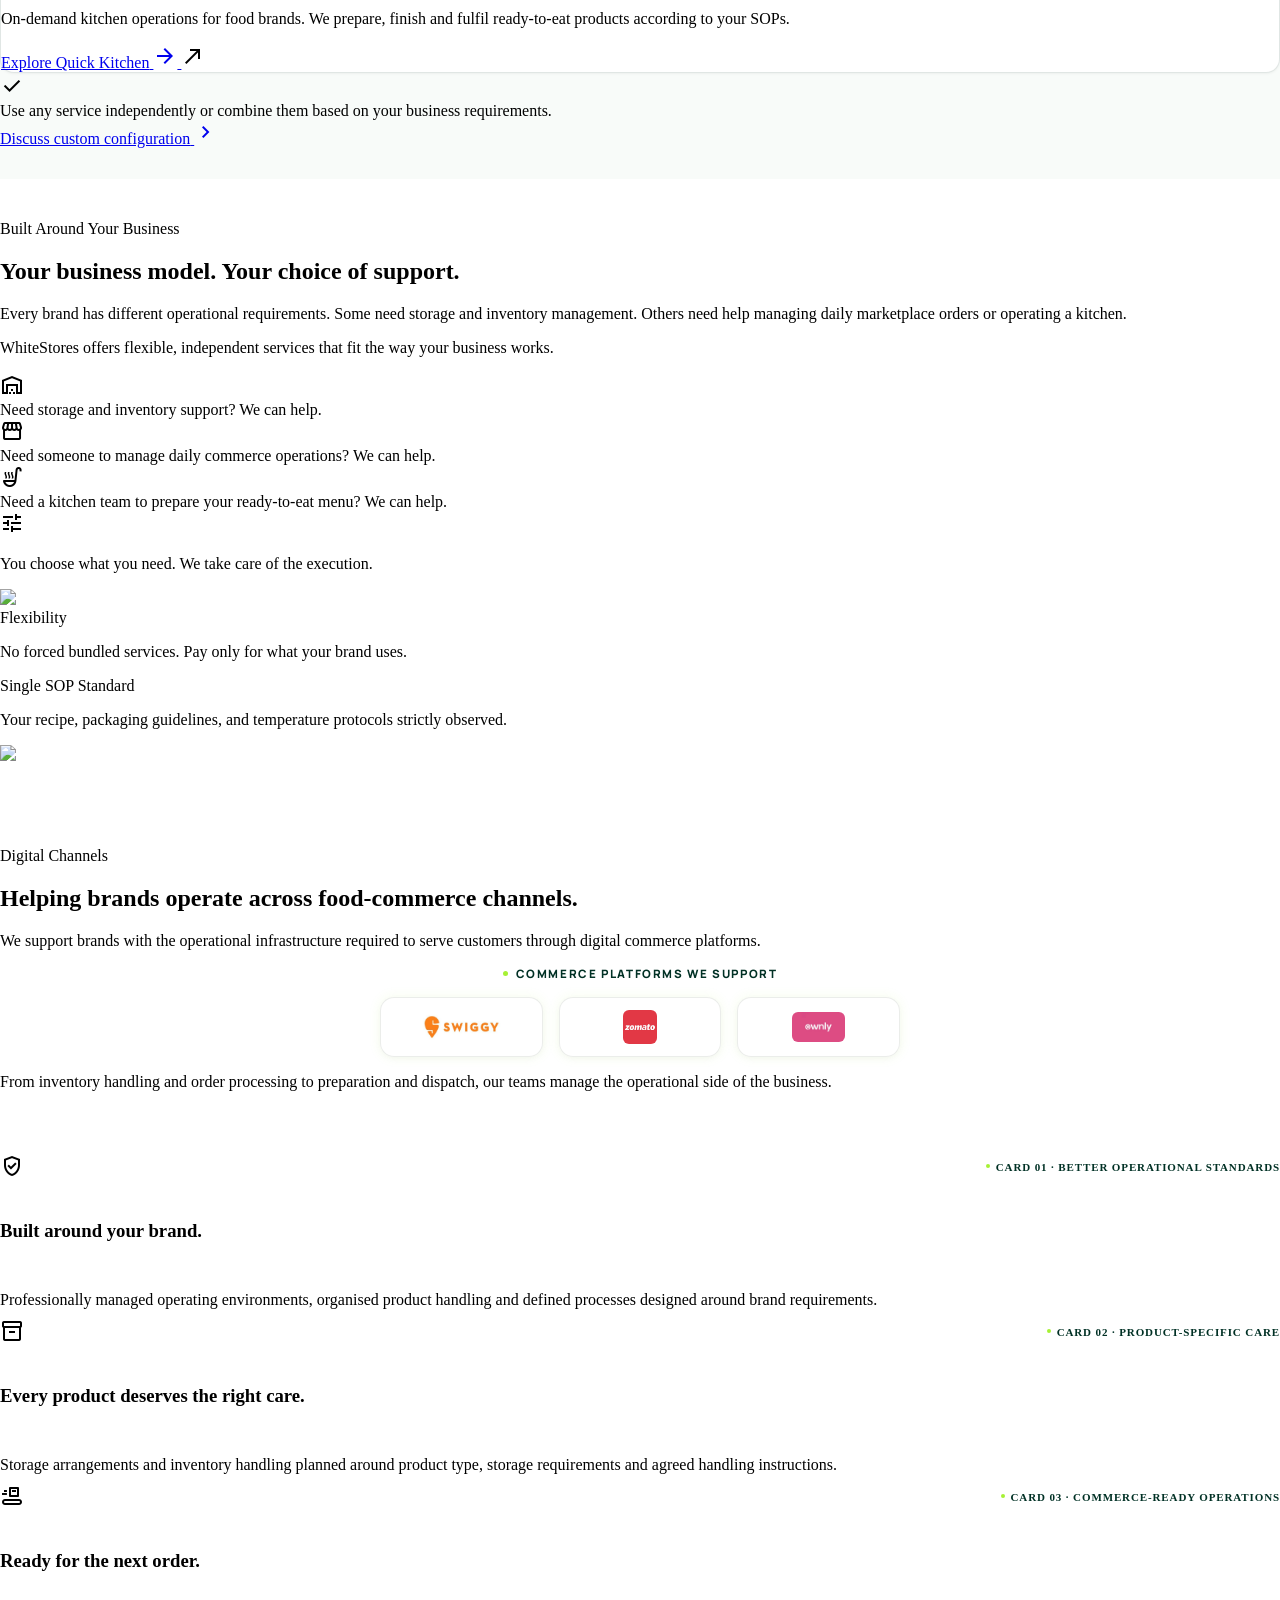
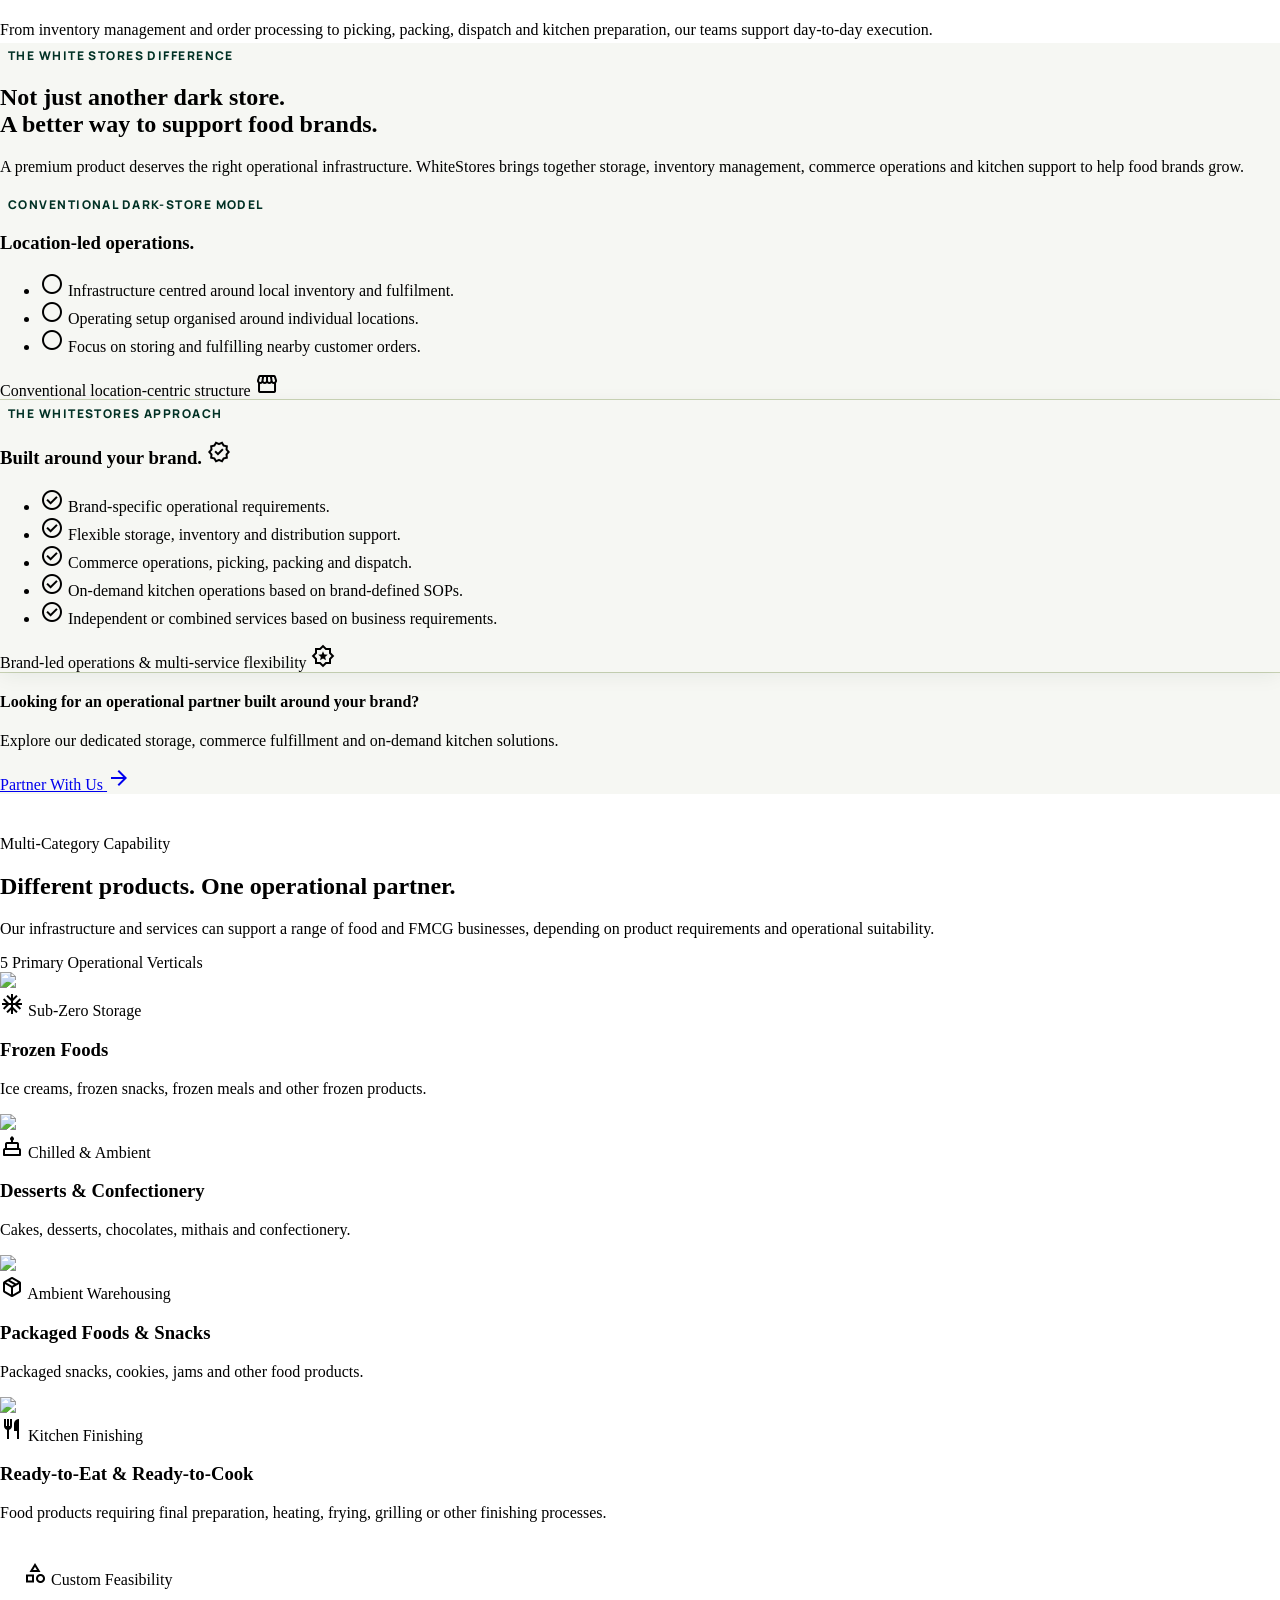
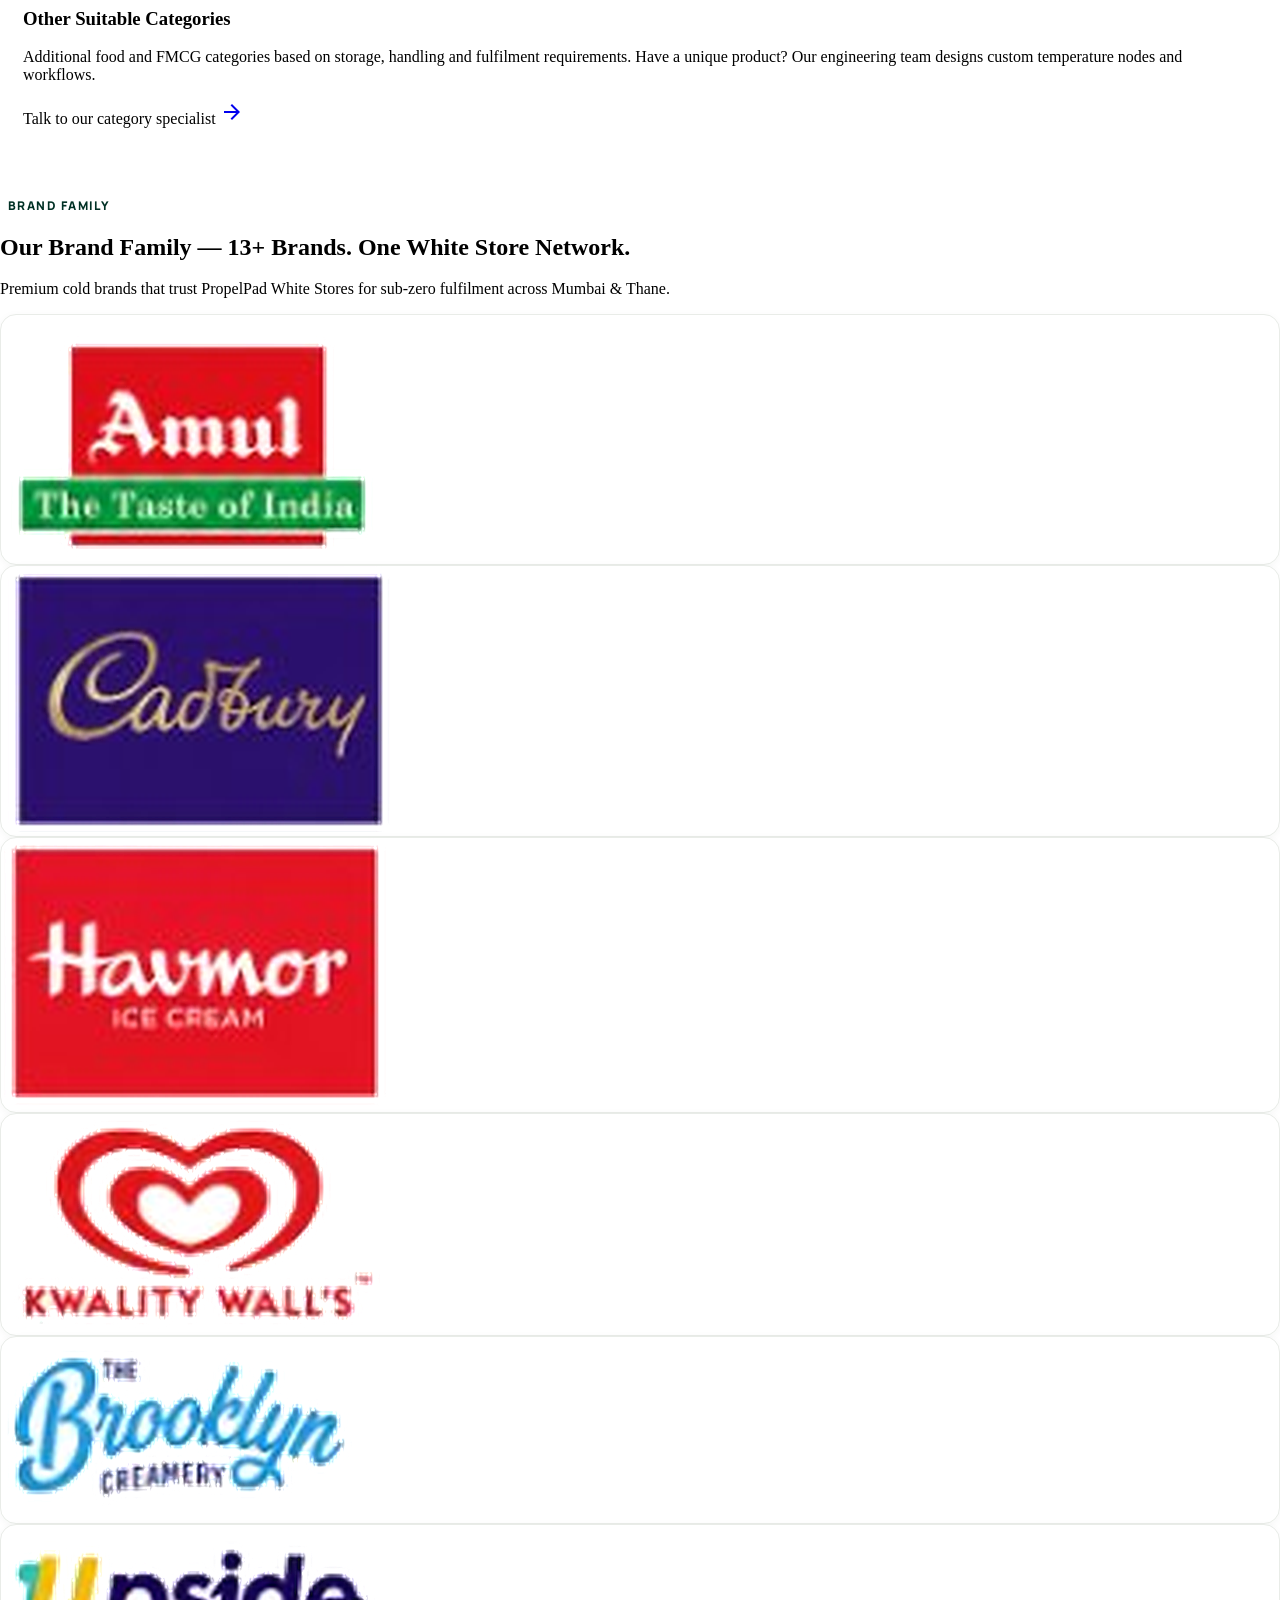
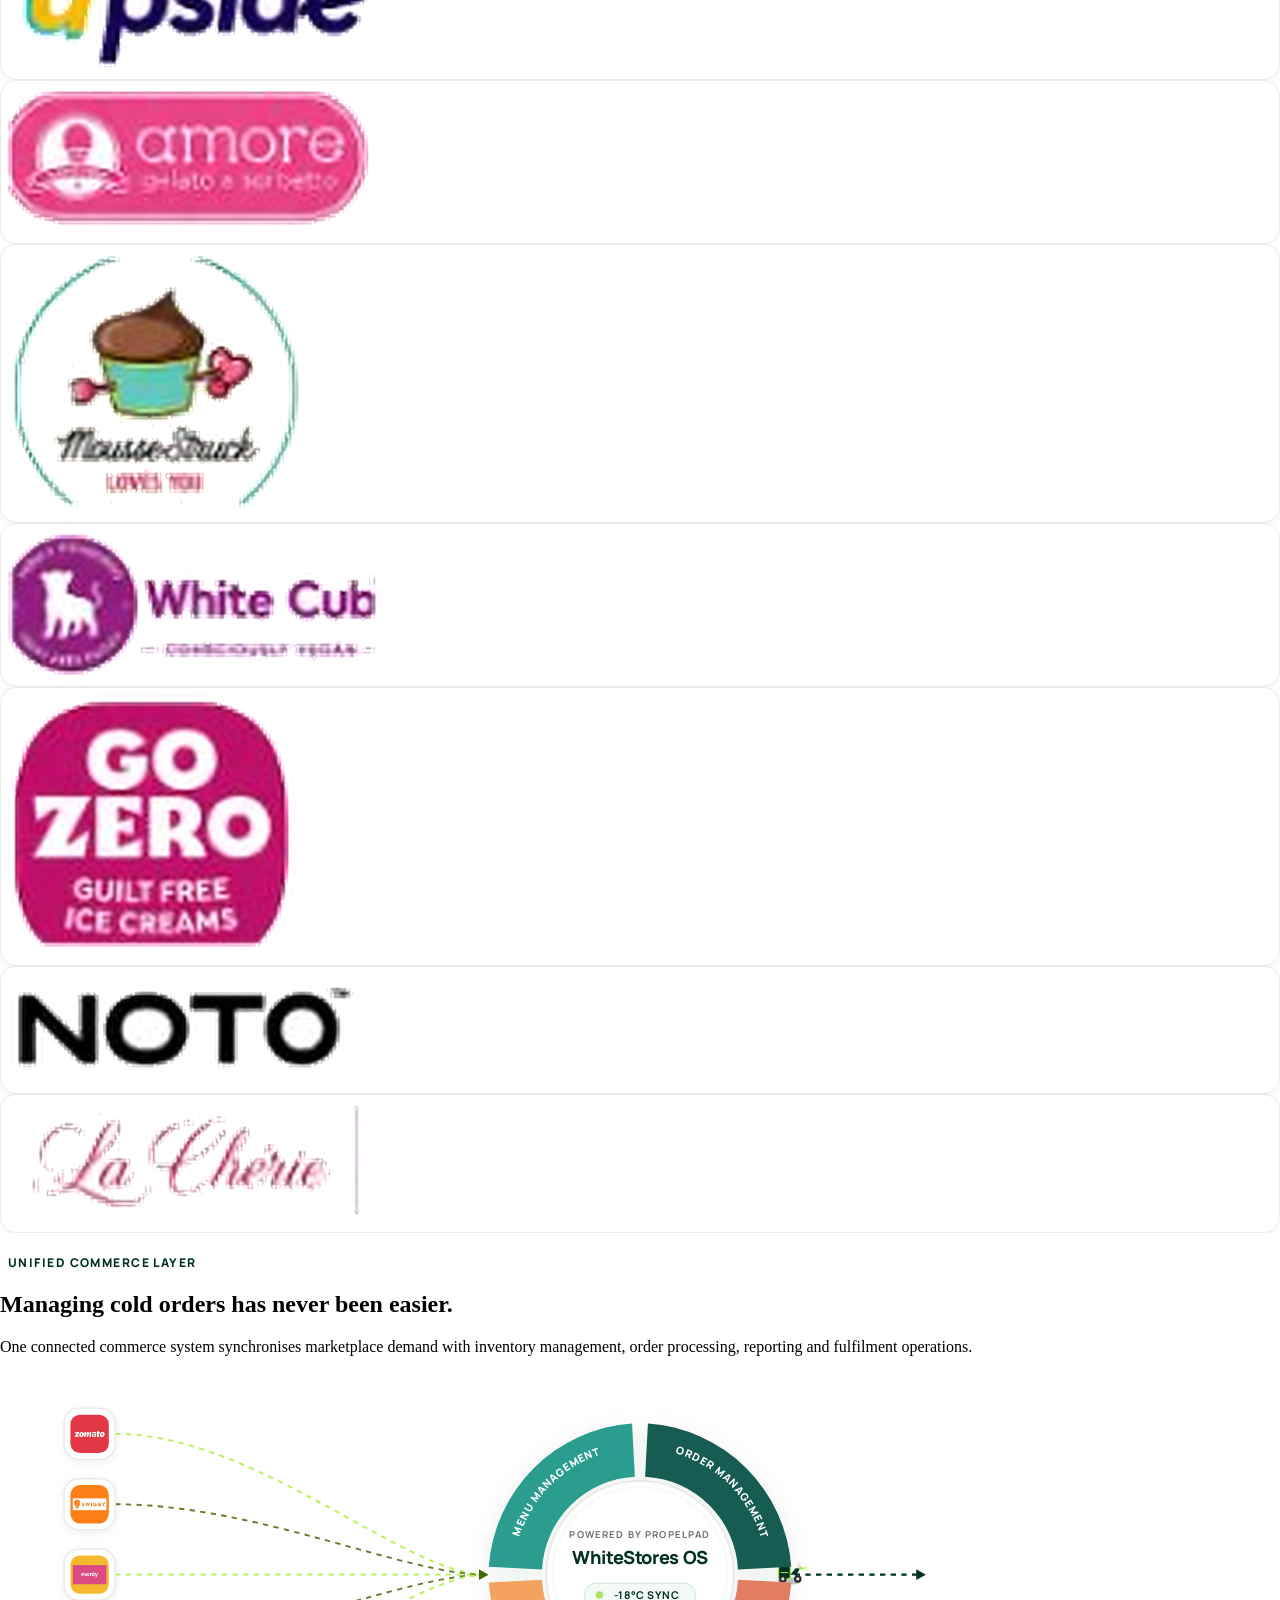
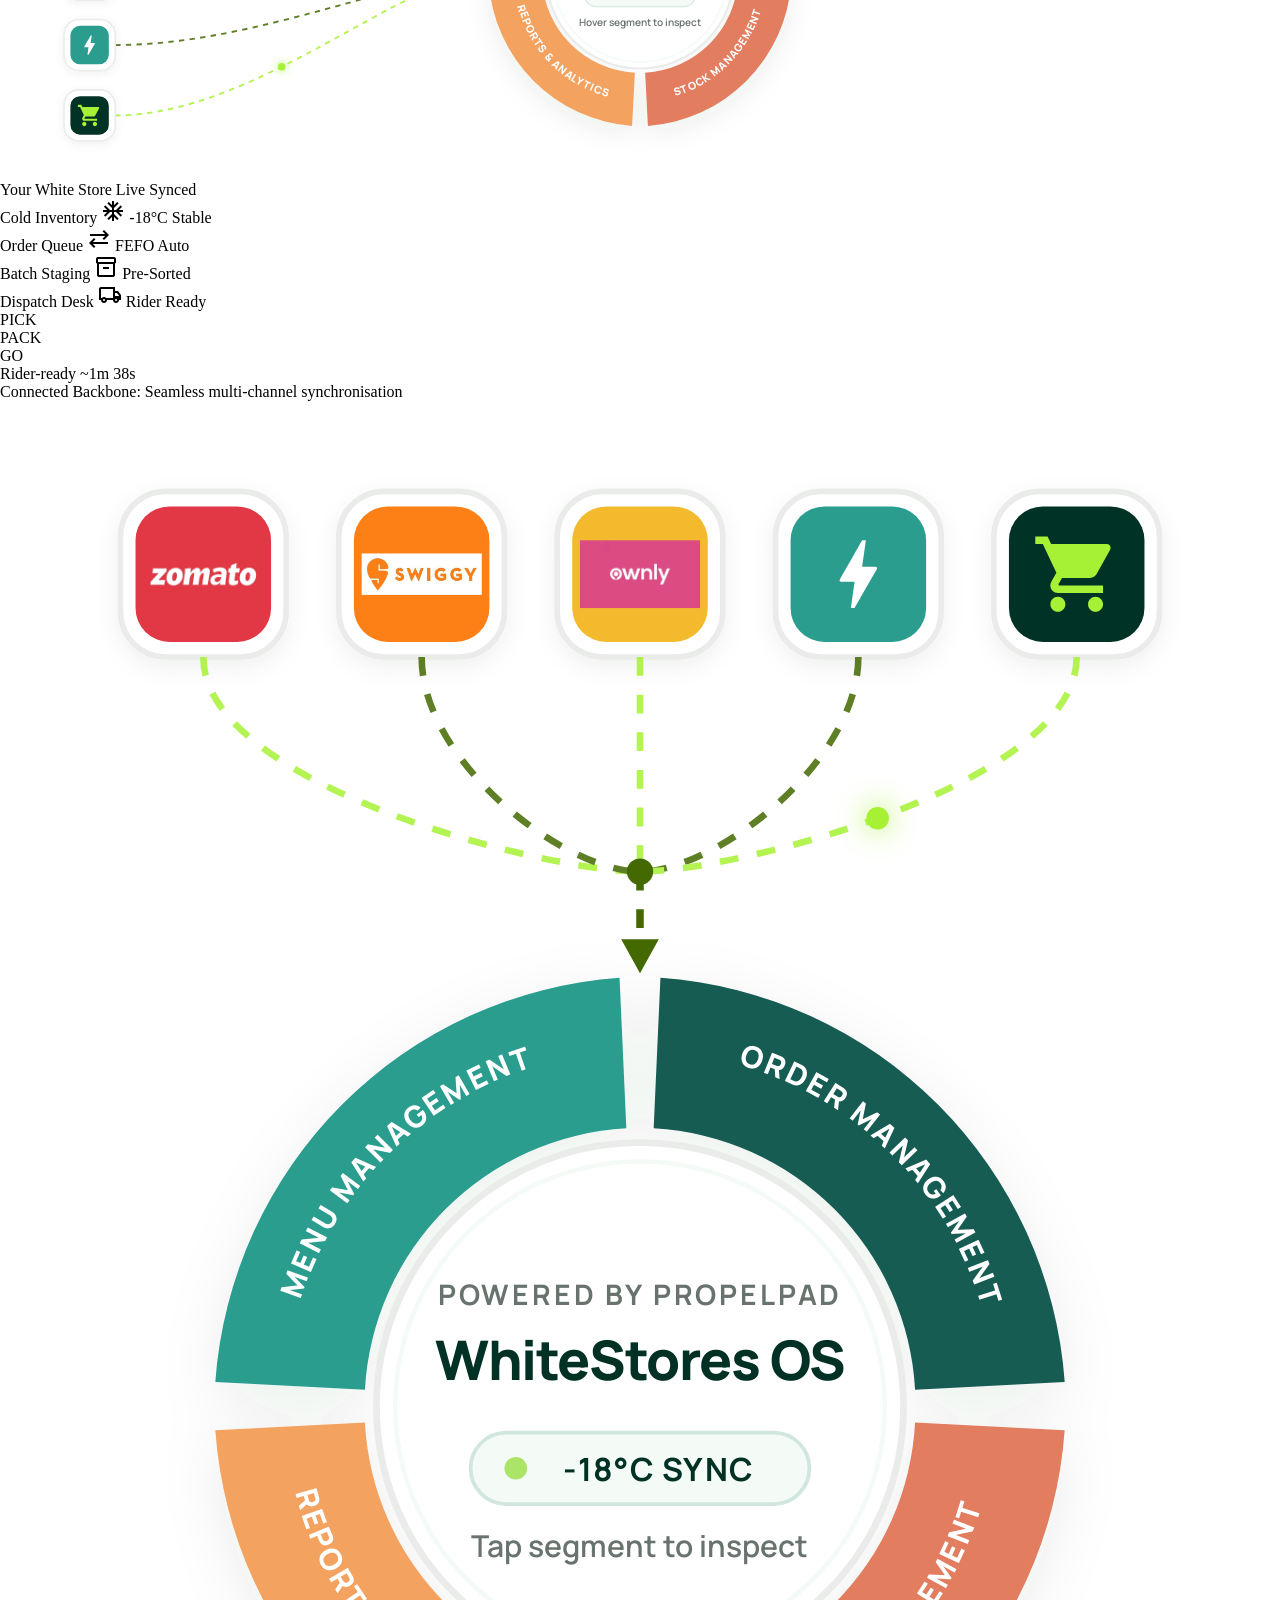
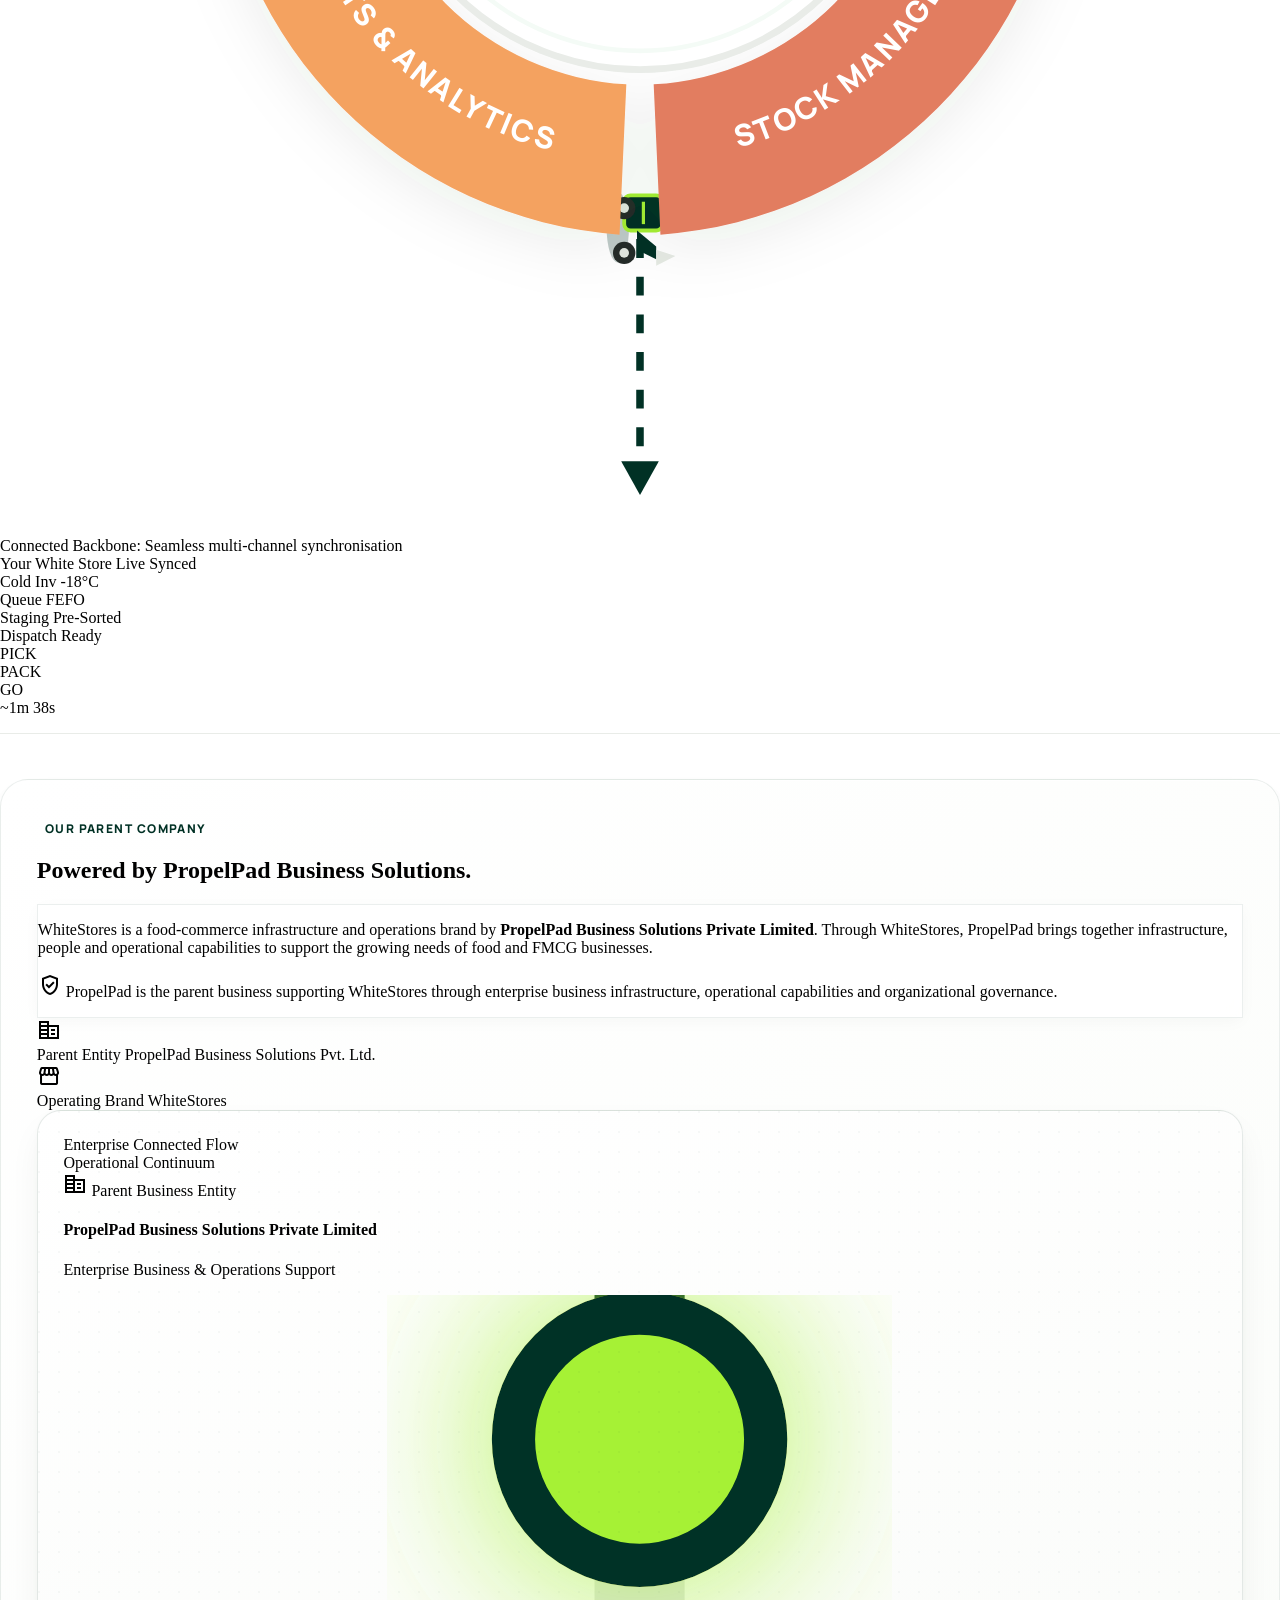
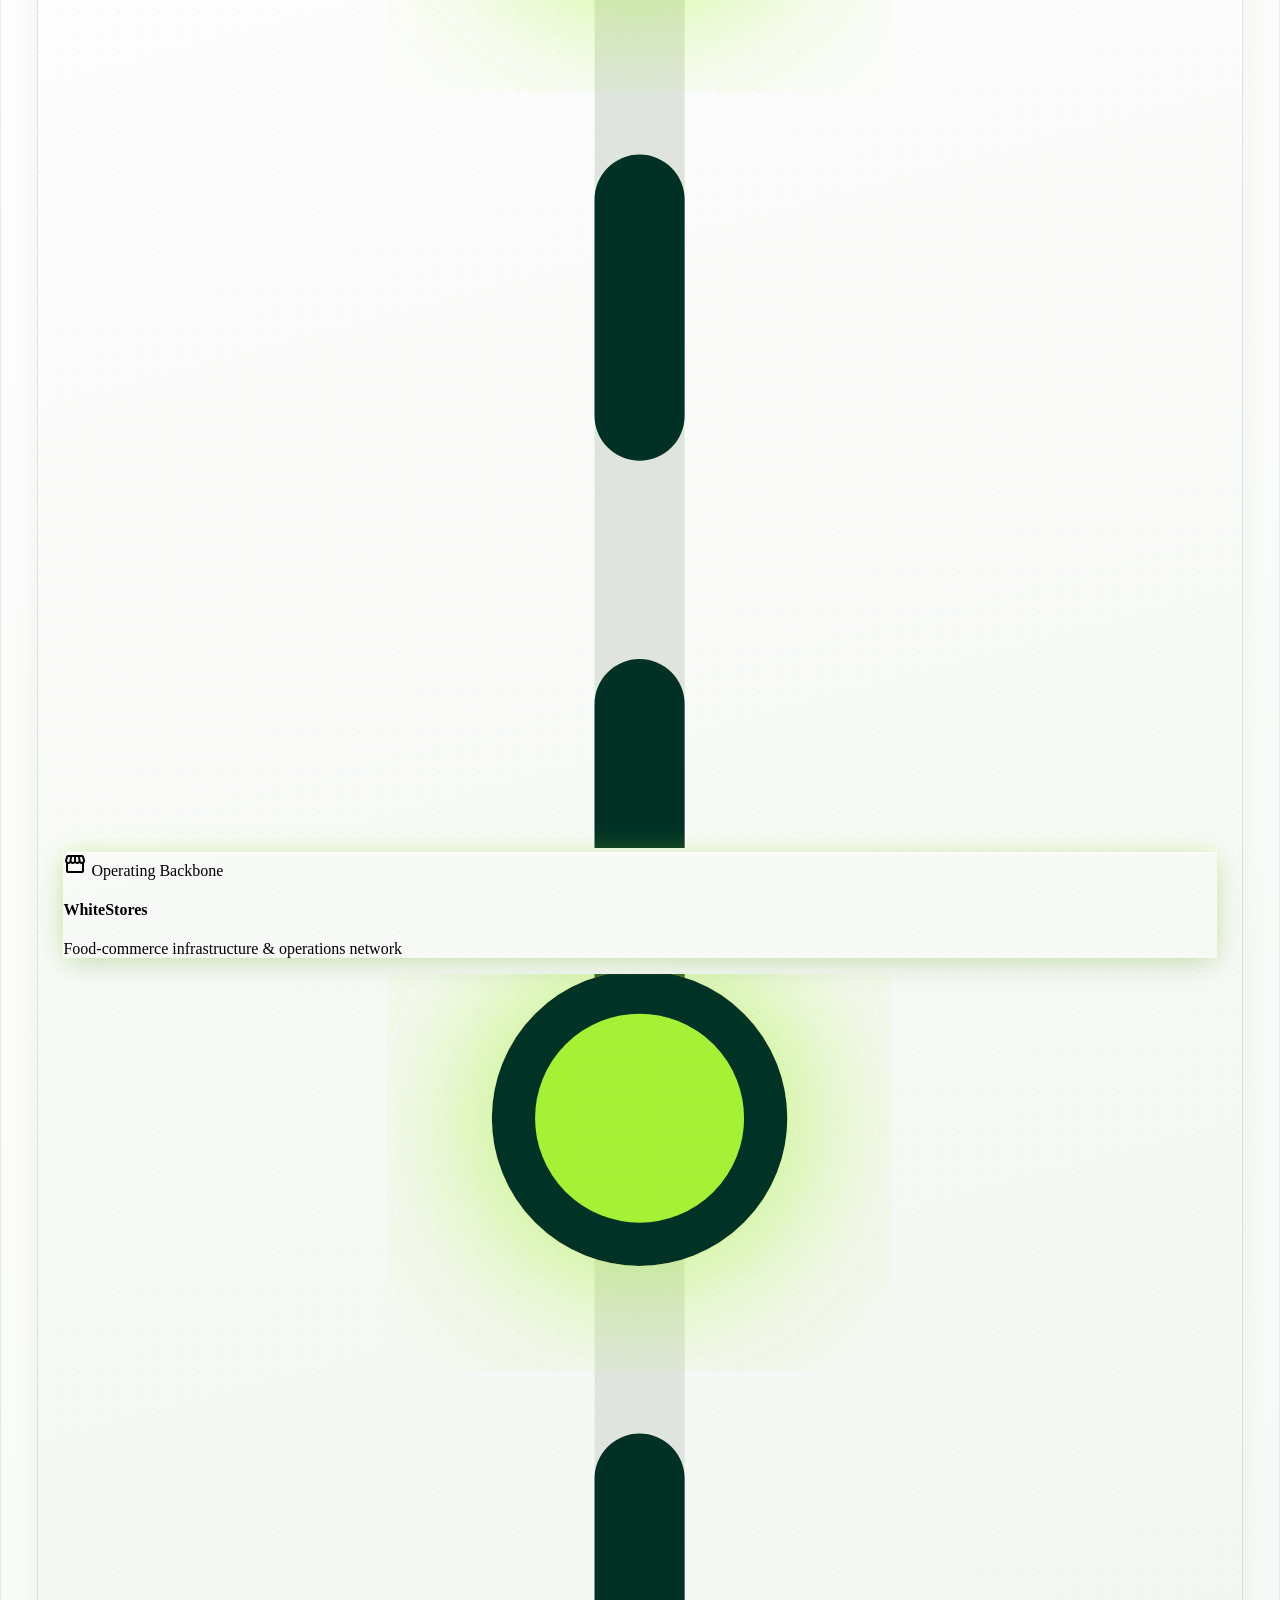
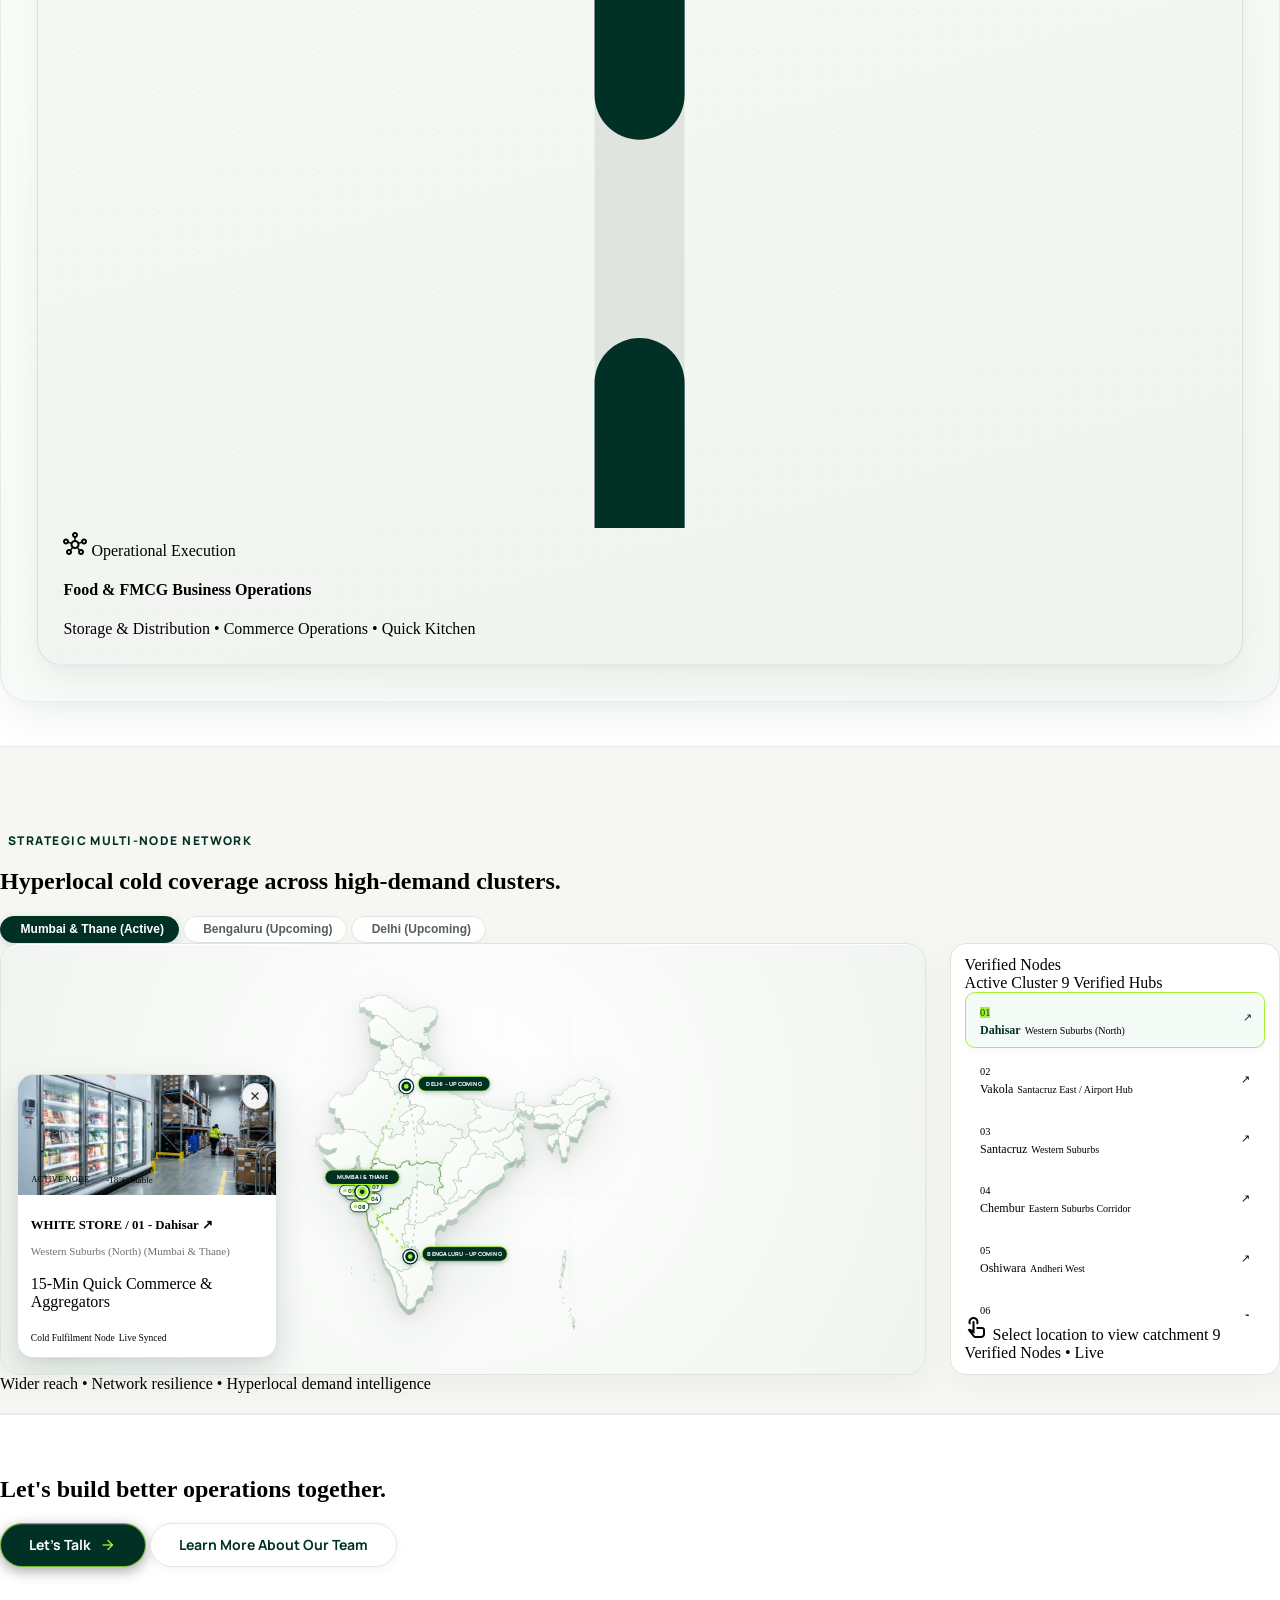
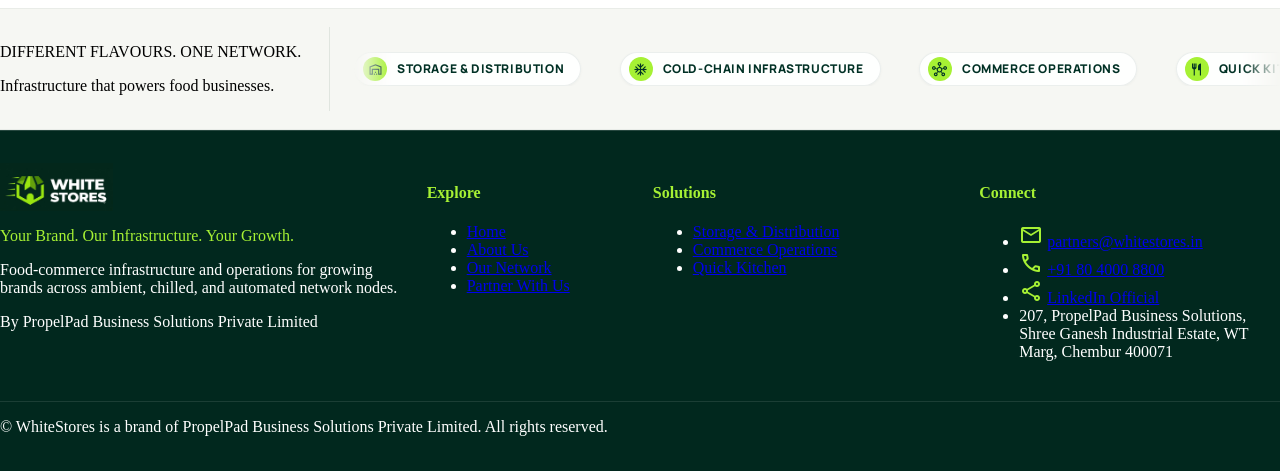
==== commit 14b13a10: "fixing map ratio" ====
--- a/index.html
+++ b/index.html
@@ -114,7 +114,7 @@
       }
     }
   }
-}</script><link rel="stylesheet" href="css/style.css?v=ws-logo-size-v1"/>
+}</script><link rel="stylesheet" href="css/style.css?v=ws-no-zoom-v4"/>
 </head><body class="bg-surface font-body-md text-on-surface antialiased"><header class="ws-navbar">
   <div class="ws-navbar-container">
     
@@ -1644,28 +1644,39 @@
       <div class="ws-map-col">
         <div class="ws-map-stage">
           
-          <!-- Floating Active Location Card -->
-          <div class="ws-map-float-card" aria-live="polite">
-            <div class="flex items-center justify-between gap-2 mb-1">
-              <span class="ws-float-card-badge text-[9px] font-extrabold uppercase tracking-widest text-[#013125] bg-[#A6F134]/30 px-2 py-0.5 rounded-full">
-                ACTIVE NODE
-              </span>
-              <span class="ws-float-card-temp text-[10px] font-bold text-[#013125] bg-[#F0F4F0] px-2 py-0.5 rounded-full">
-                -18°C Stable
-              </span>
-            </div>
-            <h3 class="ws-float-card-title text-sm sm:text-base font-extrabold text-[#013125] tracking-tight mb-0.5">
-              WHITE STORE / 01 - Dahisar ↗
-            </h3>
-            <p class="ws-float-card-region text-[11px] font-semibold text-[#69736D] mb-1.5">
-              Western Suburbs (North)
-            </p>
-            <div class="pt-1.5 border-t border-[#E9ECE8] flex items-center justify-between text-[10.5px]">
-              <span class="ws-float-card-type font-bold text-[#013125]">Cold Fulfilment Node</span>
-              <span class="ws-float-card-status-wrapper text-[#82D616] font-bold flex items-center gap-1">
-                <span class="w-1.5 h-1.5 rounded-full bg-[#82D616] animate-pulse"></span>
-                <span class="ws-float-card-status-text">Live Synced</span>
-              </span>
+          <!-- Airbnb-Style Store Location Popup Card -->
+          <div class="ws-map-float-card ws-airbnb-popup" aria-live="polite">
+            <div class="ws-airbnb-popup-media relative">
+              <img class="ws-float-card-thumb w-full h-[120px] object-cover rounded-t-xl" src="assets/stitch-exports/professional_documentary_photograph_of_organized_commercial_food_cold_storage.png" alt="Dahisar Facility" loading="lazy" />
+              <button type="button" class="ws-float-card-close absolute top-2 right-2 w-7 h-7 rounded-full bg-white/95 backdrop-blur-sm border border-black/10 shadow-md flex items-center justify-center text-[#252C29] hover:bg-white hover:text-black transition-all" aria-label="Close popup" title="Close popup">
+                <svg width="12" height="12" viewBox="0 0 24 24" fill="none" stroke="currentColor" stroke-width="2.5" stroke-linecap="round"><line x1="18" y1="6" x2="6" y2="18"></line><line x1="6" y1="6" x2="18" y2="18"></line></svg>
+              </button>
+              <div class="ws-airbnb-popup-badges absolute bottom-2 left-2 flex items-center gap-1.5">
+                <span class="ws-float-card-badge text-[8.5px] font-extrabold uppercase tracking-wider text-[#013125] bg-[#A6F134] px-2 py-0.5 rounded-full shadow-sm">
+                  ACTIVE NODE
+                </span>
+                <span class="ws-float-card-temp text-[9px] font-bold text-[#013125] bg-white/95 backdrop-blur-sm px-2 py-0.5 rounded-full shadow-sm">
+                  -18°C Stable
+                </span>
+              </div>
+            </div>
+            <div class="ws-airbnb-popup-body p-3">
+              <h3 class="ws-float-card-title text-[13px] font-extrabold text-[#013125] tracking-tight leading-snug mb-1 truncate">
+                WHITE STORE / 01 - Dahisar ↗
+              </h3>
+              <p class="ws-float-card-region text-[10.5px] font-semibold text-[#55605B] leading-tight mb-1 truncate">
+                Western Suburbs (North)
+              </p>
+              <p class="ws-float-card-catchment text-[9.5px] text-[#717E77] leading-tight mb-2 truncate">
+                15-Min Quick Commerce &amp; Aggregators
+              </p>
+              <div class="pt-2 border-t border-[#E9ECE8] flex items-center justify-between text-[10px]">
+                <span class="ws-float-card-type font-bold text-[#013125] truncate">Cold Fulfilment Node</span>
+                <span class="ws-float-card-status-wrapper text-[#013125] font-bold flex items-center gap-1.5 flex-shrink-0">
+                  <span class="w-2 h-2 rounded-full bg-[#82D616] animate-pulse"></span>
+                  <span class="ws-float-card-status-text">Live Synced</span>
+                </span>
+              </div>
             </div>
           </div>
 
@@ -1697,6 +1708,9 @@
                   <feDropShadow dx="0" dy="0" stdDeviation="5" flood-color="#A6F134" flood-opacity="0.85"/>
                 </filter>
               </defs>
+
+              <!-- Zoomable & Pannable Map Layer (Google Maps Style) -->
+              <g id="ws-map-zoom-layer" class="ws-map-zoom-layer">
 
               <!-- 3D Isometric Coordinate Grid Background -->
               <g stroke="#E0EAE1" stroke-width="0.8" opacity="0.6">
@@ -1852,6 +1866,7 @@
                   <text x="64" y="0" text-anchor="middle" dominant-baseline="central" font-family="'Manrope', sans-serif" font-size="8.5" font-weight="800" fill="#FFFFFF" letter-spacing="0.04em">BENGALURU – UPCOMING</text>
                 </g>
               </g>
+                          </g><!-- /#ws-map-zoom-layer -->
             </svg>
           </div>
         </div>
@@ -2212,5 +2227,5 @@
 </div>
 
 <script src="js/navigation.js?v=compact-white-menu-1" defer></script>
-<script src="js/network-map.js" defer></script>
+<script src="js/network-map.js?v=ws-no-zoom-v4" defer></script>
 </body></html>
--- a/css/style.css
+++ b/css/style.css
@@ -3963,27 +3963,28 @@
 
 @media (min-width: 1024px) {
   .ws-network-map-section {
-    height: 100svh !important;
-    max-height: 100svh !important;
-    min-height: 100svh !important;
+    height: auto !important;
+    max-height: unset !important;
+    min-height: unset !important;
     display: flex !important;
     flex-direction: column !important;
-    justify-content: space-between !important;
     padding-top: calc(var(--ws-nav-height, 68px) + 0.75rem) !important;
-    padding-bottom: 0.75rem !important;
+    padding-bottom: 1.25rem !important;
   }
 
   .ws-network-map-section .ws-map-main-row {
-    flex: 1 1 0% !important;
-    min-height: 0 !important;
+    height: clamp(430px, 48vh, 480px) !important;
+    min-height: 430px !important;
+    max-height: 480px !important;
     display: grid !important;
-    grid-template-columns: repeat(12, minmax(0, 1fr)) !important;
-    gap: 1.25rem !important;
+    grid-template-columns: minmax(0, 1fr) 330px !important;
+    gap: 1.5rem !important;
     align-items: stretch !important;
   }
 
   .ws-network-map-section .ws-map-col {
-    grid-column: span 7 / span 7 !important;
+    grid-column: span 1 / span 1 !important;
+    width: 100% !important;
     height: 100% !important;
     min-height: 0 !important;
     display: flex !important;
@@ -3991,7 +3992,8 @@
   }
 
   .ws-network-map-section .ws-list-col {
-    grid-column: span 5 / span 5 !important;
+    grid-column: span 1 / span 1 !important;
+    width: 330px !important;
     height: 100% !important;
     min-height: 0 !important;
     display: flex !important;
@@ -4033,13 +4035,64 @@
     left: 1rem !important;
     top: auto !important;
     right: auto !important;
-    width: 205px !important;
-    max-width: 205px !important;
-    min-width: 205px !important;
+    width: 240px !important;
+    max-width: 240px !important;
+    min-width: 240px !important;
     box-sizing: border-box !important;
-    padding: 0.55rem 0.75rem !important;
+    padding: 0.65rem 0.75rem !important;
     margin-bottom: 0 !important;
-    z-index: 20 !important;
+    z-index: 25 !important;
+  }
+
+  /* Compact Verified Nodes Panel on Desktop - No scrolling, no oversized height */
+  .ws-network-map-section .ws-loc-card-container {
+    padding: 0.75rem 0.85rem !important;
+    border-radius: 1rem !important;
+    display: flex !important;
+    flex-direction: column !important;
+    justify-content: space-between !important;
+    height: 100% !important;
+    box-sizing: border-box !important;
+  }
+
+  .ws-network-map-section .ws-map-location-list {
+    flex: 1 1 0% !important;
+    min-height: 0 !important;
+    overflow: hidden !important;
+    margin: 0 !important;
+    padding: 0 !important;
+    display: flex !important;
+    flex-direction: column !important;
+    justify-content: flex-start !important;
+    gap: 0.25rem !important;
+  }
+
+  .ws-network-map-section .ws-loc-item {
+    padding: 0.24rem 0.5rem !important;
+    border-radius: 0.5rem !important;
+    margin-bottom: 0 !important;
+    cursor: pointer !important;
+    transition: all 0.15s ease !important;
+  }
+
+  .ws-network-map-section .ws-loc-item .ws-loc-number {
+    width: 1.25rem !important;
+    height: 1.25rem !important;
+    font-size: 0.65rem !important;
+  }
+
+  .ws-network-map-section .ws-loc-item .ws-loc-name {
+    font-size: 0.75rem !important;
+    line-height: 1.15 !important;
+  }
+
+  .ws-network-map-section .ws-loc-item .ws-loc-region {
+    font-size: 0.625rem !important;
+    line-height: 1.15 !important;
+  }
+
+  .ws-network-map-section .ws-loc-item .ws-loc-arrow {
+    font-size: 11px !important;
   }
 
   .ws-network-map-section .ws-map-float-card .ws-float-card-badge {
@@ -4264,23 +4317,6 @@
 .ws-subnode-marker {
   cursor: pointer;
   outline: none;
-}
-
-.ws-subnode-marker circle {
-  transition: r 0.2s cubic-bezier(0.34, 1.56, 0.64, 1), fill 0.2s ease, stroke 0.2s ease, filter 0.2s ease;
-}
-
-.ws-subnode-marker:hover circle {
-  r: 4.8;
-  filter: drop-shadow(0 0 4px #A6F134);
-}
-
-.ws-subnode-marker.is-active circle {
-  r: 5.5;
-  fill: #A6F134;
-  stroke: #013125;
-  stroke-width: 1.4;
-  filter: drop-shadow(0 0 6px #A6F134);
 }
 
 @keyframes ws-pin-pulse {
@@ -4417,3 +4453,188 @@
 
 
 
+
+
+/* ==========================================================================
+   INTERACTIVE INDIA MAP & VERIFIED NODES PANEL (AIRBNB STYLE)
+   ========================================================================== */
+
+/* Map Stage */
+.ws-map-stage {
+  user-select: none;
+  -webkit-user-select: none;
+}
+
+/* Airbnb-Style Store Location Popup Card */
+.ws-map-float-card.ws-airbnb-popup {
+  position: absolute;
+  bottom: 1rem;
+  left: 1rem;
+  top: auto;
+  right: auto;
+  z-index: 25;
+  width: 260px !important;
+  max-width: 260px !important;
+  min-width: 260px !important;
+  background: #FFFFFF !important;
+  border: 1px solid #DFE5DE !important;
+  border-radius: 1rem !important;
+  box-shadow: 0 14px 34px rgba(1, 49, 37, 0.14), 0 2px 8px rgba(1, 49, 37, 0.05) !important;
+  overflow: hidden !important;
+  padding: 0 !important;
+  box-sizing: border-box !important;
+  pointer-events: auto !important;
+  transition: opacity 0.25s cubic-bezier(0.16, 1, 0.3, 1), transform 0.25s cubic-bezier(0.16, 1, 0.3, 1) !important;
+}
+
+.ws-map-float-card.ws-airbnb-popup.is-dismissed {
+  display: none !important;
+}
+
+.ws-airbnb-popup-media {
+  position: relative;
+  width: 100%;
+  height: 120px;
+  overflow: hidden;
+  background-color: #EBF1EC;
+}
+
+.ws-airbnb-popup-media .ws-float-card-thumb {
+  width: 100% !important;
+  height: 100% !important;
+  object-fit: cover !important;
+  border-radius: 0 !important;
+  border: none !important;
+  transition: transform 0.3s ease !important;
+}
+
+.ws-map-float-card.ws-airbnb-popup:hover .ws-float-card-thumb {
+  transform: scale(1.03);
+}
+
+.ws-airbnb-popup-media .ws-float-card-close {
+  position: absolute !important;
+  top: 0.5rem !important;
+  right: 0.5rem !important;
+  width: 26px !important;
+  height: 26px !important;
+  border-radius: 9999px !important;
+  background: rgba(255, 255, 255, 0.94) !important;
+  backdrop-filter: blur(6px) !important;
+  -webkit-backdrop-filter: blur(6px) !important;
+  border: 1px solid rgba(0, 0, 0, 0.08) !important;
+  box-shadow: 0 2px 6px rgba(0, 0, 0, 0.14) !important;
+  display: flex !important;
+  align-items: center !important;
+  justify-content: center !important;
+  color: #252C29 !important;
+  cursor: pointer !important;
+  transition: all 0.2s ease !important;
+  z-index: 10 !important;
+  padding: 0 !important;
+}
+
+.ws-airbnb-popup-media .ws-float-card-close:hover {
+  background: #FFFFFF !important;
+  color: #000000 !important;
+  transform: scale(1.08) !important;
+}
+
+.ws-airbnb-popup-badges {
+  position: absolute;
+  bottom: 0.5rem;
+  left: 0.5rem;
+  display: flex;
+  align-items: center;
+  gap: 0.35rem;
+  z-index: 5;
+}
+
+.ws-airbnb-popup-body {
+  padding: 0.65rem 0.8rem 0.75rem 0.8rem;
+}
+
+@media (max-width: 640px) {
+  .ws-map-float-card.ws-airbnb-popup {
+    width: calc(100% - 2rem) !important;
+    max-width: 320px !important;
+    left: 1rem !important;
+    bottom: 1rem !important;
+  }
+}
+
+/* Airbnb-Style Store Location Markers in SVG - Fixed geographical anchor, zero coordinate jumping */
+.ws-subnode-marker {
+  cursor: pointer;
+  outline: none;
+  /* NEVER apply CSS transform to .ws-subnode-marker because it overrides SVG transform="translate(x,y)"! */
+}
+
+.ws-subnode-marker .ws-marker-badge rect {
+  transition: fill 0.2s ease, stroke 0.2s ease, stroke-width 0.2s ease, filter 0.2s ease;
+}
+
+.ws-subnode-marker .ws-marker-badge circle {
+  transition: fill 0.2s ease;
+}
+
+.ws-subnode-marker .ws-marker-badge text {
+  transition: fill 0.2s ease;
+}
+
+/* Hover: subtle green border glow and accent on the badge without any displacement */
+.ws-subnode-marker:hover .ws-marker-badge rect {
+  stroke: #A6F134 !important;
+  stroke-width: 2px !important;
+  filter: drop-shadow(0 0 6px rgba(166, 241, 52, 0.65)) !important;
+}
+
+/* Active: WhiteStores Forest Green background with lime accent */
+.ws-subnode-marker.is-active .ws-marker-badge rect {
+  fill: #013125 !important;
+  stroke: #A6F134 !important;
+  stroke-width: 2px !important;
+  filter: drop-shadow(0 2px 8px rgba(1, 49, 37, 0.45)) !important;
+}
+
+.ws-subnode-marker.is-active .ws-marker-badge text {
+  fill: #FFFFFF !important;
+}
+
+.ws-subnode-pulse {
+  animation: ws-subnode-ring-pulse 2s cubic-bezier(0.215, 0.61, 0.355, 1) infinite;
+  transform-origin: center;
+}
+
+@keyframes ws-subnode-ring-pulse {
+  0% {
+    r: 6px;
+    opacity: 0.9;
+    stroke-width: 2px;
+  }
+  100% {
+    r: 18px;
+    opacity: 0;
+    stroke-width: 0.5px;
+  }
+}
+
+@keyframes ws-fade-slide-in {
+  from {
+    opacity: 0;
+    transform: translateY(10px);
+  }
+  to {
+    opacity: 1;
+    transform: translateY(0);
+  }
+}
+
+@keyframes ws-slide-up {
+  from {
+    transform: translateY(100%);
+  }
+  to {
+    transform: translateY(0);
+  }
+}
